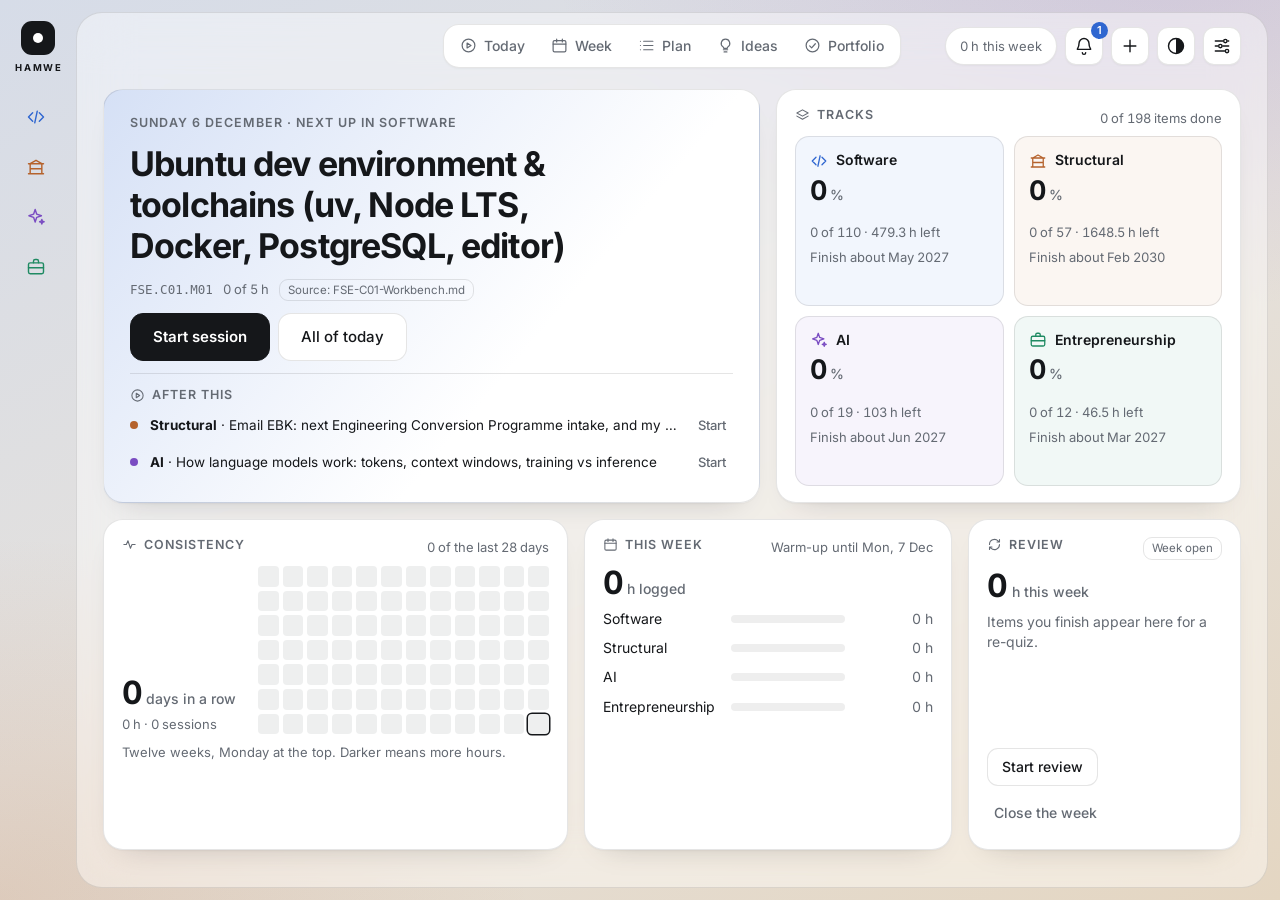
==== index.html @ e2ddb31d "Final update to layout" ====
<!DOCTYPE html>
<html lang="en">
<head>
<meta charset="utf-8">
<meta name="viewport" content="width=device-width, initial-scale=1">
<title>HAMWE</title>
<link rel="manifest" href="manifest.webmanifest">
<meta name="theme-color" content="#161719">
<link rel="icon" href="icon.svg" type="image/svg+xml">
<link rel="apple-touch-icon" href="icon-192.png">
<style>
@font-face{font-family:"Inter";src:url("inter.woff2") format("woff2");font-weight:100 900;font-style:normal;font-display:swap}
:root{
  /* Layout: a control desk. Tracks on an icon rail at the left, working views along the top, glass panels on a quiet field. */
  --bg:#ecedef; --surface:rgba(255,255,255,.74); --solid:#ffffff; --field:#ffffff; --sunk:rgba(20,22,26,.07); --ink:#15171a; --muted:#646a73; --line:rgba(20,22,26,.11);
  --pri:#15171a; --on-pri:#ffffff; --accent:#2f66d0; --on-accent:#ffffff; --good:#1c7a53; --warn:#8a570b; --warn-bg:rgba(214,158,46,.18); --danger:#b3372f;
  --c-sw:#2f66d0; --c-str:#b5622c; --c-ai:#7a4cc2; --c-ent:#1f8a62; --c-rev:#68717c; --c-build:#b8436c;
  --shadow:0 1px 0 rgba(255,255,255,.6) inset,0 10px 30px -18px rgba(20,22,26,.35);
  --font:"Inter",ui-sans-serif,system-ui,-apple-system,"Segoe UI",Roboto,Ubuntu,"Helvetica Neue",sans-serif;
  --mono:ui-monospace,"SF Mono","Ubuntu Mono","Roboto Mono",Menlo,Consolas,monospace;
  --r:16px; --rail:64px; --top:58px;
}
@media (prefers-color-scheme: dark){
  :root:not([data-theme="light"]){
    color-scheme:dark;
    --bg:#161719; --surface:rgba(40,41,45,.72); --solid:#232427; --field:rgba(255,255,255,.05); --sunk:rgba(255,255,255,.07); --ink:#f2f3f4; --muted:#9a9fa8; --line:rgba(255,255,255,.09);
    --pri:#ececee; --on-pri:#161719; --accent:#8fb2ff; --on-accent:#10131a; --good:#70d3a5; --warn:#e8bb68; --warn-bg:rgba(232,187,104,.13); --danger:#f08a80;
    --c-sw:#8fb2ff; --c-str:#e39a6b; --c-ai:#b99cf0; --c-ent:#70d3a5; --c-rev:#a3abb5; --c-build:#ee8fb0;
    --shadow:0 1px 0 rgba(255,255,255,.05) inset,0 14px 34px -20px rgba(0,0,0,.7);
  }
}
:root[data-theme="dark"]{
  color-scheme:dark;
  --bg:#161719; --surface:rgba(40,41,45,.72); --solid:#232427; --field:rgba(255,255,255,.05); --sunk:rgba(255,255,255,.07); --ink:#f2f3f4; --muted:#9a9fa8; --line:rgba(255,255,255,.09);
  --pri:#ececee; --on-pri:#161719; --accent:#8fb2ff; --on-accent:#10131a; --good:#70d3a5; --warn:#e8bb68; --warn-bg:rgba(232,187,104,.13); --danger:#f08a80;
  --c-sw:#8fb2ff; --c-str:#e39a6b; --c-ai:#b99cf0; --c-ent:#70d3a5; --c-rev:#a3abb5; --c-build:#ee8fb0;
  --shadow:0 1px 0 rgba(255,255,255,.05) inset,0 14px 34px -20px rgba(0,0,0,.7);
}
:root[data-theme="light"]{color-scheme:light}
*{box-sizing:border-box}
html,body{height:100%;margin:0}
body{color:var(--ink);font:15px/1.45 var(--font);-webkit-text-size-adjust:100%;
  background:radial-gradient(900px 520px at 88% -8%,color-mix(in srgb,var(--c-ai) 13%,transparent),transparent 70%),radial-gradient(760px 520px at 4% 104%,color-mix(in srgb,var(--c-str) 12%,transparent),transparent 70%),var(--bg);background-attachment:fixed}
h1,h2,h3{margin:0;text-wrap:balance;line-height:1.2;letter-spacing:-.015em}
h1{font-size:30px;font-weight:700;letter-spacing:-.025em}
h2{font-size:24px;font-weight:700;letter-spacing:-.02em}
h3{font-size:16.5px;font-weight:600}
p{margin:0}
code,.mono{font-family:var(--mono);font-size:12.5px}
.num{font-variant-numeric:tabular-nums}
button,input,select,textarea{font:inherit;color:inherit}
button{cursor:pointer}
:focus-visible{outline:2px solid var(--accent);outline-offset:2px}
svg{flex:none}

/* ---- shell ---- */
.glass{background:var(--surface);-webkit-backdrop-filter:blur(18px) saturate(1.3);backdrop-filter:blur(18px) saturate(1.3)}
.rail{position:fixed;left:0;top:0;bottom:0;width:var(--rail);z-index:30;display:none;flex-direction:column;gap:4px;padding:12px 10px;border-right:1px solid var(--line);overflow:hidden;transition:width .16s ease;background:var(--surface);-webkit-backdrop-filter:blur(18px) saturate(1.3);backdrop-filter:blur(18px) saturate(1.3)}
.rail:hover,.rail:has(:focus-visible){width:236px;box-shadow:18px 0 40px -24px rgba(0,0,0,.45)}
.ritem{display:flex;align-items:center;gap:12px;border:0;background:none;border-radius:12px;padding:0;height:44px;width:100%;text-align:left;color:var(--muted);white-space:nowrap}
.ritem:hover{background:var(--sunk);color:var(--ink)}
.ritem[aria-current="page"]{background:var(--sunk);color:var(--ink)}
.rico{width:44px;height:44px;display:grid;place-items:center;flex:none;border-radius:12px}
.rico.tc{color:var(--tc)}
.ritem[aria-current="page"] .rico{box-shadow:inset 0 0 0 1.5px var(--tc,var(--line))}
.rlbl{display:flex;flex-direction:column;font-weight:600;font-size:14px;line-height:1.2;opacity:0;transition:opacity .12s}
.rlbl small{font-weight:400;font-size:12px;color:var(--muted)}
.rail:hover .rlbl,.rail:has(:focus-visible) .rlbl{opacity:1}
.rail.shut,.rail.shut:hover{width:var(--rail);box-shadow:none}
.rail.shut .rlbl,.rail.shut:hover .rlbl{opacity:0}
.rsep{height:1px;background:var(--line);margin:6px 4px}
.top{position:sticky;top:0;z-index:20;height:var(--top);display:flex;align-items:center;gap:14px;padding:0 16px;border-bottom:1px solid var(--line);background:var(--surface);-webkit-backdrop-filter:blur(18px) saturate(1.3);backdrop-filter:blur(18px) saturate(1.3)}
.brand{display:flex;align-items:center;gap:9px;border:0;background:none;font-weight:700;letter-spacing:.16em;font-size:13.5px;padding:6px 4px}
.brand i{width:22px;height:22px;border-radius:7px;background:var(--pri);display:grid;place-items:center}
.brand i::after{content:"";width:8px;height:8px;border-radius:50%;background:var(--on-pri)}
.tabs{display:none;gap:2px;margin-left:8px}
.tabs button{display:flex;align-items:center;gap:7px;border:0;background:none;border-radius:10px;padding:8px 12px;color:var(--muted);font-size:14px;font-weight:500}
.tabs button:hover{color:var(--ink);background:var(--sunk)}
.tabs button[aria-current="page"]{color:var(--ink);background:var(--sunk);font-weight:600}
.topmeta{flex:1;min-width:0;display:flex;align-items:center;gap:8px;justify-content:flex-end;color:var(--muted);font-size:13px}
.wkmeta{display:none;align-items:center;gap:10px;margin-right:6px}
.meter{width:110px;height:6px;border-radius:3px;background:var(--sunk);overflow:hidden;flex:none}
.meter i{display:block;height:100%;background:var(--accent)}
.ibtn{width:38px;height:38px;border-radius:11px;border:1px solid var(--line);background:none;display:grid;place-items:center;color:var(--ink)}
.ibtn:hover{background:var(--sunk)}
.ibtn[aria-current="page"]{background:var(--sunk)}
.pill{display:flex;align-items:center;gap:8px;height:38px;padding:0 14px;border-radius:19px;border:1px solid var(--line);background:none;font-weight:600;font-family:var(--mono);font-size:13.5px;color:var(--ink)}
.pill .live{width:8px;height:8px;border-radius:50%;background:var(--good)}
main{display:flex;flex-direction:column;gap:16px;width:100%;max-width:860px;margin:0 auto;padding:18px 16px 96px}
main[data-view="home"],main[data-view="track"],main[data-view="today"]{max-width:1280px}
main[data-view="plan"]{max-width:980px}
.bnav{position:fixed;left:0;right:0;bottom:0;z-index:20;display:flex;border-top:1px solid var(--line);background:var(--surface);-webkit-backdrop-filter:blur(18px) saturate(1.3);backdrop-filter:blur(18px) saturate(1.3);padding-bottom:env(safe-area-inset-bottom)}
.bnav button{flex:1;border:0;background:none;padding:8px 2px 9px;font-size:11px;color:var(--muted);display:flex;flex-direction:column;align-items:center;gap:3px;position:relative}
.bnav button[aria-current="page"]{color:var(--ink);font-weight:600}
.badge{display:inline-block;min-width:17px;padding:0 5px;border-radius:9px;background:var(--accent);color:var(--on-accent);font-size:11px;line-height:17px;font-weight:600;text-align:center}
.bnav .badge{position:absolute;top:3px;left:calc(50% + 6px)}
@media (min-width:900px){
  .rail{display:flex}
  .tabs{display:flex}
  .wkmeta{display:flex}
  .bnav{display:none}
  .app{padding-left:var(--rail)}
  .top{padding:0 24px}
  main{padding:26px 28px 48px}
}

/* ---- parts ---- */
.card{background:var(--surface);border:1px solid var(--line);border-radius:var(--r);padding:16px 18px;display:flex;flex-direction:column;gap:9px;box-shadow:var(--shadow)}
.trk{border-left:3px solid var(--tc,var(--line))}
.card-h{display:flex;justify-content:space-between;align-items:baseline;gap:10px;flex-wrap:wrap}
.chip{font-size:11.5px;font-weight:600;color:var(--tc,var(--muted));letter-spacing:.06em;text-transform:uppercase}
.tag{font-size:11.5px;padding:2px 8px;border-radius:9px;border:1px solid var(--line);color:var(--muted);white-space:nowrap}
.tag.sug{border-color:transparent;background:color-mix(in srgb,var(--accent) 16%,transparent);color:var(--accent);font-weight:600}
.tag.warn{background:var(--warn-bg);border-color:transparent;color:var(--warn);white-space:normal}
.tag.good{color:var(--good);border-color:var(--good)}
.meta{color:var(--muted);font-size:13px;display:flex;flex-wrap:wrap;gap:4px 10px;align-items:center}
.note{font-size:13.5px;color:var(--muted);border-left:2px solid var(--line);padding-left:10px}
.row{display:flex;flex-wrap:wrap;gap:8px;align-items:center}
.btn{border:1px solid var(--line);background:var(--field);border-radius:11px;padding:8px 14px;font-size:14px;font-weight:500}
.btn:hover{border-color:var(--muted)}
.btn.pri{background:var(--pri);border-color:var(--pri);color:var(--on-pri);font-weight:600}
.btn.lg{padding:12px 22px;font-size:15px;border-radius:13px}
.btn.sm{padding:5px 11px;font-size:13px;border-radius:9px}
.btn.quiet{border-color:transparent;background:none;color:var(--muted);padding-left:6px;padding-right:6px}
.btn.danger{color:var(--danger)}
.bar{height:6px;border-radius:3px;background:var(--sunk);overflow:hidden}
.bar i{display:block;height:100%;background:var(--tc,var(--accent));max-width:100%;border-radius:3px}
.banner{border-radius:var(--r);padding:13px 18px;background:var(--surface);border:1px solid var(--line);display:flex;flex-direction:column;gap:8px}
.banner.warn{background:var(--warn-bg);border-color:transparent}
.banner.good{border-color:var(--good)}
.lede{color:var(--muted);font-size:14px}
.running{border:1.5px solid var(--tc,var(--accent))}
.clock{font:600 38px/1 var(--mono);font-variant-numeric:tabular-nums;letter-spacing:-.02em}
.steps{font-size:12.5px;color:var(--muted)}
.sect{display:flex;align-items:baseline;justify-content:space-between;gap:10px;margin-top:8px}
.sect h2{font-size:12.5px;text-transform:uppercase;letter-spacing:.08em;color:var(--muted);font-weight:600}
.cols{display:grid;grid-template-columns:repeat(auto-fill,minmax(330px,1fr));gap:14px;align-items:stretch}
.cols .row{margin-top:auto}
form.inline{display:flex;gap:8px}
form.inline input{flex:1;min-width:0}
input[type=text],input[type=number],input[type=date],select,textarea{border:1px solid var(--line);background:var(--field);border-radius:11px;padding:9px 11px;width:100%}
select option{background:var(--solid);color:var(--ink)}
textarea{min-height:70px;resize:vertical}
label{display:flex;flex-direction:column;gap:4px;font-size:13px;color:var(--muted)}
label.check{flex-direction:row;align-items:center;gap:8px;color:var(--ink);font-size:14px}
label.check input{width:auto}
.grid2{display:grid;grid-template-columns:repeat(auto-fit,minmax(140px,1fr));gap:10px}

/* ---- home dashboard ---- */
.dash{display:grid;grid-template-columns:repeat(12,minmax(0,1fr));gap:16px}
.dash>*{grid-column:span 12;min-width:0}
.hero{padding:24px 26px;gap:12px;background:linear-gradient(130deg,color-mix(in srgb,var(--tc,var(--accent)) 24%,transparent),transparent 62%),var(--surface);-webkit-backdrop-filter:blur(18px) saturate(1.3);backdrop-filter:blur(18px) saturate(1.3)}
.eyebrow{font-size:12.5px;text-transform:uppercase;letter-spacing:.08em;color:var(--muted);font-weight:600}
.hero h1{max-width:30ch}
@media (max-width:700px){h1{font-size:23px}.hero{padding:20px}}
.tcard{text-align:left;cursor:pointer;font:inherit;color:inherit}
.tcard:hover{border-color:var(--tc)}
.tname{display:flex;align-items:center;gap:8px;font-weight:600;font-size:14px}
.tname svg{color:var(--tc)}
.big{font-size:32px;font-weight:700;letter-spacing:-.03em;line-height:1.05}
.big small{font-size:14px;font-weight:500;color:var(--muted);letter-spacing:0;margin-left:4px}
.clamp{display:-webkit-box;-webkit-line-clamp:2;-webkit-box-orient:vertical;overflow:hidden}
.stats{display:grid;grid-template-columns:repeat(auto-fit,minmax(140px,1fr));gap:12px}
.stat{background:var(--surface);border:1px solid var(--line);border-radius:14px;padding:13px 15px;display:flex;flex-direction:column;gap:2px}
.stat b{font-size:24px;font-weight:700;letter-spacing:-.025em}
.stat span{font-size:12.5px;color:var(--muted)}
.heat{display:grid;grid-template-rows:repeat(7,1fr);grid-auto-flow:column;grid-auto-columns:1fr;gap:4px;max-width:380px}
.heat i{display:block;aspect-ratio:1;border-radius:4px;background:var(--sunk)}
.heat .l1{background:color-mix(in srgb,var(--accent) 30%,transparent)}
.heat .l2{background:color-mix(in srgb,var(--accent) 52%,transparent)}
.heat .l3{background:color-mix(in srgb,var(--accent) 76%,transparent)}
.heat .l4{background:var(--accent)}
.heat .fut{opacity:.35}
.heat .now{box-shadow:0 0 0 1.5px var(--ink)}
.arow{display:grid;grid-template-columns:1fr auto;gap:10px;align-items:center;padding:9px 0;border-top:1px solid var(--line);font-size:14px}
.arow:first-of-type{border-top:0}
@media (min-width:700px){.dash>.tcard{grid-column:span 6}}
@media (min-width:1100px){
  .dash>.hero{grid-column:span 7}.dash>.wk{grid-column:span 5}
  .dash>.tcard{grid-column:span 3}
  .dash>.cons{grid-column:span 7}.dash>.attn{grid-column:span 5}
}

/* ---- week ---- */
.wkrow{display:grid;grid-template-columns:128px 1fr 96px;gap:10px;align-items:center;font-size:14px}
.wkrow .bar{height:8px;border-radius:4px}
.wkrow .r{text-align:right;color:var(--muted)}
.days{display:grid;grid-template-columns:repeat(7,1fr);gap:6px;align-items:end;height:92px}
.day{display:flex;flex-direction:column;align-items:center;justify-content:flex-end;gap:3px;height:100%;font-size:11.5px;color:var(--muted)}
.day i{display:block;width:100%;max-width:34px;border-radius:5px 5px 0 0;background:var(--accent);min-height:2px}
.day.today b{color:var(--ink);font-weight:700}
.day b{font-weight:500}
.srow{display:grid;grid-template-columns:1fr auto;gap:4px 10px;padding:9px 0;border-top:1px solid var(--line);font-size:14px}
.srow:first-child{border-top:0}

/* ---- plan and queues ---- */
.chips{display:flex;flex-wrap:wrap;gap:6px}
.chips button{border:1px solid var(--line);background:var(--field);border-radius:16px;padding:6px 13px;font-size:13.5px}
.chips button[aria-pressed="true"]{background:var(--pri);border-color:var(--pri);color:var(--on-pri);font-weight:600}
details.grp{background:var(--surface);border:1px solid var(--line);border-radius:var(--r)}
details.grp>summary{padding:12px 16px;cursor:pointer;display:flex;justify-content:space-between;gap:10px;font-weight:600;font-size:14px}
details.grp>summary span{color:var(--muted);font-weight:400;white-space:nowrap}
details.item{border-top:1px solid var(--line)}
details.item>summary{list-style:none;cursor:pointer;padding:10px 16px;display:grid;grid-template-columns:14px 1fr auto;gap:2px 8px;align-items:baseline}
details.item>summary::-webkit-details-marker{display:none}
.dot{width:9px;height:9px;border-radius:50%;border:2px solid var(--tc);align-self:center}
.st-done .dot{background:var(--tc)} .st-done .ttl{color:var(--muted);text-decoration:line-through}
.st-later .ttl{color:var(--muted)} .st-later .dot{border-style:dotted}
.item .sub{grid-column:2 / -1;color:var(--muted);font-size:12.5px;display:flex;gap:4px 10px;flex-wrap:wrap}
.item .acts{padding:4px 16px 12px 38px;display:flex;flex-direction:column;gap:8px}
.idea{display:flex;flex-direction:column;gap:8px;padding:12px 0;border-top:1px solid var(--line)}
.idea:first-child{border-top:0}
.prow{display:grid;grid-template-columns:auto 1fr;gap:6px 10px;padding:9px 0;border-top:1px solid var(--line);align-items:start}
.prow:first-child{border-top:0}
.prow input[type=checkbox]{margin-top:4px;width:17px;height:17px}
.prow input[type=text]{grid-column:2;font-size:13px;padding:6px 9px}
.done-t{color:var(--muted);text-decoration:line-through}
dialog{border:1px solid var(--line);border-radius:18px;background:var(--solid);color:var(--ink);padding:0;width:min(520px,calc(100vw - 24px));max-height:calc(100vh - 24px);box-shadow:0 30px 80px -30px rgba(0,0,0,.6)}
dialog::backdrop{background:rgba(10,12,16,.5);-webkit-backdrop-filter:blur(3px);backdrop-filter:blur(3px)}
dialog form{padding:20px;display:flex;flex-direction:column;gap:12px}
dialog h2{font-size:20px}
#toast{position:fixed;left:50%;bottom:84px;transform:translateX(-50%);background:var(--pri);color:var(--on-pri);padding:9px 15px;border-radius:11px;font-size:14px;opacity:0;pointer-events:none;transition:opacity .2s;z-index:40;max-width:90vw}
#toast.on{opacity:1}
@media (prefers-reduced-motion: reduce){#toast,.rail,.rlbl{transition:none}}
.empty{color:var(--muted);font-size:14px;padding:6px 0}
hr{border:0;border-top:1px solid var(--line);margin:4px 0;width:100%}

/* ===== 1.2: two layers. Outer field holds the name and the rail; the inner panel holds everything else. ===== */
:root{--outer:linear-gradient(155deg,#d6dce8 0%,#e5e1dc 52%,#e4d6c2 100%);--inner:rgba(255,255,255,.44);--card:#ffffff;--railw:76px;
  --shadow:0 1px 2px rgba(20,22,26,.04),0 14px 30px -22px rgba(20,22,26,.28)}
@media (prefers-color-scheme: dark){:root:not([data-theme="light"]){--outer:linear-gradient(155deg,#0e0f11 0%,#131417 55%,#17130e 100%);--inner:rgba(255,255,255,.045);--card:#25262a;--shadow:0 1px 0 rgba(255,255,255,.04) inset,0 16px 32px -24px rgba(0,0,0,.85)}}
:root[data-theme="dark"]{--outer:linear-gradient(155deg,#0e0f11 0%,#131417 55%,#17130e 100%);--inner:rgba(255,255,255,.045);--card:#25262a;--shadow:0 1px 0 rgba(255,255,255,.04) inset,0 16px 32px -24px rgba(0,0,0,.85)}
[hidden]{display:none !important}
body{background:radial-gradient(900px 520px at 92% -6%,color-mix(in srgb,var(--c-ai) 16%,transparent),transparent 70%),radial-gradient(760px 520px at 0% 100%,color-mix(in srgb,var(--c-str) 16%,transparent),transparent 70%),var(--outer);background-attachment:fixed}
.card,.stat,details.grp{background:var(--card)}
.banner:not(.warn){background:var(--card)}
.top{border-bottom:0}
main[data-view="home"]{max-width:1440px}
.ibtn{position:relative}
.ibtn .badge{position:absolute;top:-6px;right:-6px}
.rbrand{display:none}
.attn-panel{position:fixed;top:24px;right:24px;bottom:24px;width:min(390px,calc(100vw - 48px));z-index:35;border-radius:22px;background:var(--card);border:1px solid var(--line);box-shadow:-24px 0 70px -34px rgba(0,0,0,.55);padding:18px 20px;display:flex;flex-direction:column;gap:4px;overflow:auto;animation:slidein .18s ease}
@keyframes slidein{from{transform:translateX(28px);opacity:0}to{transform:none;opacity:1}}
@media (prefers-reduced-motion: reduce){.attn-panel{animation:none}.app{transition:none !important}}

/* home */
.hero{min-height:310px;background:linear-gradient(130deg,color-mix(in srgb,var(--tc,var(--accent)) 20%,var(--card)),var(--card) 64%);-webkit-backdrop-filter:none;backdrop-filter:none}
.after{margin-top:auto;border-top:1px solid var(--line);padding-top:12px;display:flex;flex-direction:column;gap:6px}
.nx{display:grid;grid-template-columns:10px minmax(0,1fr) auto;gap:10px;align-items:center;font-size:13.5px}
.nx i{width:8px;height:8px;border-radius:50%;background:var(--tc)}
.clamp1{white-space:nowrap;overflow:hidden;text-overflow:ellipsis;min-width:0}
.tgrid{display:grid;grid-template-columns:1fr 1fr;gap:10px;flex:1}
.tmini{display:flex;flex-direction:column;gap:6px;text-align:left;border:1px solid var(--line);border-radius:14px;padding:13px 14px;background:color-mix(in srgb,var(--tc) 6%,transparent);font:inherit;color:inherit;min-width:0}
.tmini:hover{border-color:var(--tc)}
.tmini .big{font-size:27px}
.rq{display:grid;grid-template-columns:minmax(0,1fr) auto;gap:8px;font-size:13.5px;padding:5px 0;border-top:1px solid var(--line)}
.rev .row{margin-top:auto}
@media (min-width:700px){.dash>.wk,.dash>.rev{grid-column:span 6}}
@media (min-width:1100px){
  .dash>.hero{grid-column:span 7}.dash>.tracks{grid-column:span 5}
  .dash>.cons{grid-column:span 5}.dash>.wk{grid-column:span 4}.dash>.rev{grid-column:span 3}
}

@media (min-width:900px){
  body{overflow:hidden}
  .app{display:grid;grid-template-columns:var(--railw) minmax(0,1fr);height:100vh;padding-left:0;transition:grid-template-columns .2s ease .06s}
  .app:has(.rail:hover:not(.shut)),.app:has(.rail :focus-visible){--railw:236px}
  .app .rail,.app .rail:hover{position:relative;left:auto;top:auto;bottom:auto;width:auto;height:100vh;background:none;-webkit-backdrop-filter:none;backdrop-filter:none;border:0;box-shadow:none;padding:16px 14px;gap:6px}
  .rbrand{display:flex;flex-direction:column;align-items:center;gap:1px;width:48px;border:0;background:none;padding:0;margin-bottom:14px;color:var(--ink)}
  .rbrand i{position:relative;width:48px;height:44px;flex:none}
  .rbrand i::before{content:"";position:absolute;left:7px;top:5px;width:34px;height:34px;border-radius:11px;background:var(--pri)}
  .rbrand i::after{content:"";position:absolute;left:19px;top:17px;width:10px;height:10px;border-radius:50%;background:var(--on-pri)}
  .rbrand b{font-size:9.5px;font-weight:700;letter-spacing:.2em;padding-left:.2em}
  .ritem{width:100%}
  .ritem:hover,.ritem[aria-current="page"]{background:var(--inner)}
  .inner{margin:12px 12px 12px 0;height:calc(100vh - 24px);border-radius:26px;background:var(--inner);border:1px solid var(--line);-webkit-backdrop-filter:blur(26px) saturate(1.3);backdrop-filter:blur(26px) saturate(1.3);overflow-y:auto;overflow-x:hidden}
  .top{background:none;-webkit-backdrop-filter:blur(18px);backdrop-filter:blur(18px);padding:0 26px;height:66px;border-radius:26px 26px 0 0}
  .top .brand{display:none}
  .tabs{margin-left:0}
  main{padding:10px 26px 40px}
}
@media (min-width:1100px){
  main[data-view="home"]{max-width:none}
  .dash{min-height:calc(100vh - 142px);grid-template-rows:minmax(min-content,1.25fr) minmax(min-content,1fr)}
  .heat{max-width:470px}
  .hero h1{font-size:34px}
}

/* ===== 1.3: centred top bar, Today page, topic icons ===== */
.eyebrow{display:flex;align-items:center;gap:7px}
.today-head{display:flex;gap:20px;align-items:center}
.cal{flex:none;width:104px;height:114px;border-radius:20px;background:var(--card);border:1px solid var(--line);box-shadow:var(--shadow);display:flex;flex-direction:column;align-items:center;overflow:hidden}
.cal-m{width:100%;text-align:center;background:#d24b3e;color:#fff;font-size:12px;font-weight:700;letter-spacing:.16em;text-transform:uppercase;padding:5px 0 4px}
.cal-d{font-size:46px;font-weight:700;letter-spacing:-.03em;line-height:1.08;margin-top:5px}
.cal-w{font-size:11.5px;color:var(--muted);font-weight:600;text-transform:uppercase;letter-spacing:.12em}
.th-text{display:flex;flex-direction:column;gap:6px;min-width:0}
.th-text h2{font-size:30px}
.th-text .hint{font-size:14px;color:var(--ink);display:flex;flex-wrap:wrap;gap:8px;align-items:center;margin-top:2px}
.today-grid{display:grid;grid-template-columns:minmax(0,1fr);gap:16px;flex:1}
.panel{background:var(--card);border:1px solid var(--line);border-radius:20px;padding:20px;display:flex;flex-direction:column;gap:14px;box-shadow:var(--shadow);min-width:0}
.nu-grid{display:grid;grid-template-columns:minmax(0,1fr);gap:12px;flex:1}
.tgroup{display:grid;grid-template-columns:minmax(0,1fr);gap:12px}
@media (min-width:700px){.tgroup{grid-template-columns:repeat(2,minmax(0,1fr))}}
.card.tk{box-shadow:none;border-radius:15px;background:color-mix(in srgb,var(--tc) 6%,transparent);padding:15px 16px;gap:8px}
.tk h3{font-size:15.5px}
.tk .row{margin-top:auto;padding-top:4px}
.tk .chip{display:flex;align-items:center;gap:6px}
.bulb{width:64px;height:64px;border-radius:20px;display:grid;place-items:center;background:var(--warn-bg);color:var(--warn);flex:none}
.irow{font-size:13.5px;padding:8px 0;border-top:1px solid var(--line)}
.ideas-p .tail{margin-top:auto;display:flex;flex-direction:column;gap:2px;align-items:flex-start;border-top:1px solid var(--line);padding-top:10px}
@media (min-width:800px){.nu-grid{grid-template-columns:minmax(0,1fr) 250px}}
@media (min-width:900px){
  .top{display:grid;grid-template-columns:1fr auto 1fr}
  .tabs{grid-column:2}
  .topmeta{grid-column:3}
}
@media (min-width:1100px){
  main[data-view="today"]{max-width:none;min-height:calc(100vh - 92px)}
  .today-grid{grid-template-columns:minmax(0,2fr) minmax(0,1fr)}
}
@media (max-width:600px){.cal{width:84px;height:96px}.cal-d{font-size:36px}.th-text h2{font-size:23px}}

/* ===== 1.4: hand-drawn illustrations, Week page ===== */
.sk{position:relative;flex:none;width:66px;height:66px;color:var(--ink)}
.sk svg{width:100%;height:100%;overflow:visible;display:block}
.sk-m{position:absolute;left:0;right:0;top:14.5px;text-align:center;font-size:8px;font-weight:700;letter-spacing:.18em;padding-left:.18em;color:#fff;text-transform:uppercase;line-height:1}
.sk-d{position:absolute;left:0;right:0;top:27px;text-align:center;font-size:23px;font-weight:700;letter-spacing:-.03em;line-height:1.2}
.today-head{gap:16px}
.wkpage>*{grid-column:span 12}
.dstack{display:grid;grid-template-columns:repeat(7,minmax(0,1fr));gap:10px;flex:1;min-height:200px}
.dcol{display:flex;flex-direction:column;align-items:center;gap:6px;min-width:0;font-size:12px;color:var(--muted)}
.dwrap{flex:1;width:100%;display:flex;align-items:flex-end;justify-content:center;min-height:120px;border-radius:9px;background:var(--sunk)}
.dbar{width:100%;display:flex;flex-direction:column-reverse;border-radius:9px;overflow:hidden}
.dbar i{display:block;background:var(--tc);flex:var(--m) 0 0;min-height:2px}
.dcol b{font-weight:500}
.dcol.now b{color:var(--ink);font-weight:700}
.legend{display:flex;flex-wrap:wrap;gap:6px 14px;font-size:12.5px;color:var(--muted)}
.legend span{display:flex;align-items:center;gap:6px}
.legend i{width:9px;height:9px;border-radius:3px;background:var(--tc)}
.wkrow.cur span:first-child{font-weight:700}
.scroll{overflow:auto;min-height:0;flex:1}
@media (min-width:700px){.wkpage>.wk-a,.wkpage>.wk-c{grid-column:span 6}}
@media (min-width:1100px){
  main[data-view="week"]{max-width:none;min-height:calc(100vh - 92px)}
  .dash.wkpage{min-height:0;flex:1;grid-template-rows:minmax(300px,auto) minmax(220px,1fr)}
  .wkpage>.wk-a{grid-column:span 4}.wkpage>.wk-b{grid-column:span 5}.wkpage>.wk-c{grid-column:span 3}
  .wkpage>.wk-d{grid-column:span 8}.wkpage>.wk-e{grid-column:span 4}
}

/* ===== 1.5: Plan page: folder tabs, three-view summary, stage board ===== */
.ftabs{display:flex;gap:4px;align-items:flex-end;padding:0 14px;overflow-x:auto;scrollbar-width:none;margin-bottom:-17px;position:relative;z-index:1}
.ftabs::-webkit-scrollbar{display:none}
.ftab{display:flex;align-items:center;gap:8px;flex:none;border:1px solid var(--line);border-bottom:0;border-radius:14px 14px 0 0;padding:9px 16px 10px;background:var(--inner);color:var(--muted);font-size:14px;font-weight:500;white-space:nowrap}
.ftab svg{color:var(--tc)}
.ftab:hover{color:var(--ink)}
.ftab[aria-selected="true"]{background:var(--card);color:var(--ink);font-weight:600;padding-top:8px;box-shadow:inset 0 3px 0 var(--tc);padding-bottom:12px}
.folder{background:var(--card);border:1px solid var(--line);border-radius:20px;padding:20px;display:flex;flex-direction:column;gap:16px;box-shadow:var(--shadow);min-width:0;flex:1}
.seg{display:flex;background:var(--sunk);border-radius:12px;padding:3px;gap:2px}
.seg button{border:0;background:none;padding:6px 13px;border-radius:9px;font-size:13px;font-weight:500;color:var(--muted)}
.seg button[aria-pressed="true"]{background:var(--card);color:var(--ink);font-weight:600;box-shadow:0 1px 3px rgba(0,0,0,.14)}
.psum{display:flex;flex-direction:column;gap:14px;min-width:0}
.psum .stat{background:var(--sunk);border-color:transparent}
.pd2{display:grid;grid-template-columns:minmax(0,1fr);gap:14px}
.nextbox{border:1px solid var(--line);border-radius:15px;padding:15px 16px;display:flex;flex-direction:column;gap:8px;background:color-mix(in srgb,var(--tc) 6%,transparent)}
.sbars{display:flex;flex-direction:column;gap:8px;justify-content:center}
.sbars .wkrow{grid-template-columns:minmax(120px,1.1fr) 2fr 92px}
.road{display:flex;overflow-x:auto;padding:4px 2px 8px}
.step{flex:1 0 176px;position:relative;padding-right:16px;display:flex;flex-direction:column;gap:8px}
.step::before{content:"";position:absolute;top:16px;left:40px;right:4px;height:2px;border-radius:1px;background:var(--line)}
.step:last-child::before{display:none}
.step.done::before{background:var(--tc)}
.node{width:34px;height:34px;border-radius:50%;display:grid;place-items:center;font-weight:700;font-size:13px;border:2px solid var(--line);background:var(--card);color:var(--muted);position:relative}
.step.done .node{background:var(--tc);border-color:var(--tc);color:var(--card)}
.step.cur .node{border-color:var(--tc);color:var(--tc);box-shadow:0 0 0 4px color-mix(in srgb,var(--tc) 18%,transparent)}
.step b{font-size:14px;line-height:1.25}
.step .bar{max-width:150px}
pre.md{margin:0;font:12.5px/1.6 var(--mono);max-height:340px;overflow:auto;background:var(--sunk);border-radius:13px;padding:14px 16px;white-space:pre-wrap;word-break:break-word}
.board{display:flex;gap:12px;overflow-x:auto;align-items:flex-start;padding-bottom:8px;min-width:0}
.col{flex:1 0 330px;max-width:520px;min-width:0;border-radius:17px;background:var(--sunk);padding:10px;display:flex;flex-direction:column;gap:8px;border:1px solid transparent}
.col.cur{border-color:color-mix(in srgb,var(--tc) 55%,transparent)}
.col-h{display:flex;flex-direction:column;gap:8px;padding:4px 6px 2px}
.col-t{display:flex;justify-content:space-between;align-items:baseline;gap:10px;border:0;background:none;padding:0;text-align:left;width:100%;color:var(--ink)}
.col-n{font-weight:700;font-size:14.5px;letter-spacing:-.01em}
.col.shut{flex:0 0 54px;max-width:54px;align-self:stretch;min-height:150px}
.col.shut .col-t{writing-mode:vertical-rl;justify-content:flex-start;gap:12px;align-items:center;white-space:nowrap}
.col.shut .bar{display:none}
.col details.grp{border-radius:13px;box-shadow:none}
.col details.grp>summary{padding:10px 13px;font-size:13.5px}
.col details.item>summary{padding:9px 13px}
.col .item .acts{padding:4px 13px 12px 13px}
@media (min-width:900px){.pd2{grid-template-columns:minmax(0,1fr) minmax(0,1.3fr)}}
@media (min-width:1100px){main[data-view="plan"]{max-width:none;min-height:calc(100vh - 92px)}}
@media (max-width:700px){
  .board{flex-direction:column;overflow:visible}
  .col,.col.shut{flex:none;width:100%;max-width:none;min-height:0}
  .col.shut .col-t{writing-mode:horizontal-tb;justify-content:space-between}
  .folder{padding:14px}
  .seg button{padding:6px 9px}
}

/* ===== 1.6: floating top bar, Ideas and Proof pages ===== */
@media (min-width:900px){
  .top{background:none;-webkit-backdrop-filter:none;backdrop-filter:none;pointer-events:none}
  .top>*{pointer-events:auto}
  .tabs{background:var(--card);border:1px solid var(--line);border-radius:16px;padding:4px;box-shadow:var(--shadow)}
  .tabs button{padding:7px 12px}
  .top .ibtn,.top .pill{background:var(--card);box-shadow:var(--shadow)}
  .top .ibtn:hover{border-color:var(--muted)}
  .wkmeta{background:var(--card);border:1px solid var(--line);border-radius:19px;height:38px;padding:0 14px;box-shadow:var(--shadow);margin-right:0}
}
.hsteps{display:flex;flex-wrap:wrap;gap:8px 24px;font-size:13px;color:var(--muted)}
.hsteps span{display:flex;align-items:center;gap:8px}
.hn{width:20px;height:20px;border-radius:50%;display:grid;place-items:center;background:var(--sunk);color:var(--ink);font-size:11.5px;font-weight:700}
.ilist{display:grid;grid-template-columns:repeat(auto-fill,minmax(270px,1fr));gap:10px;align-content:start}
.icard{border:1px solid var(--line);border-radius:14px;padding:13px 14px;display:flex;flex-direction:column;gap:8px;background:color-mix(in srgb,var(--warn) 6%,transparent);min-width:0}
.icard .row{margin-top:auto}
.icard.q{background:none}
.capbar{flex-direction:row;flex-wrap:wrap;align-items:center;gap:14px 28px}
.capbar form{flex:1 1 380px}
.capbar input{padding:12px 14px;font-size:15px}
.idpage>*,.prpage>*{grid-column:span 12}
.pgrid{display:grid;grid-template-columns:repeat(auto-fit,minmax(320px,1fr));gap:16px;align-content:start}
.pr-b{display:flex;flex-direction:column;gap:16px}
.prow label{color:var(--ink);font-size:14.5px;flex-direction:row;justify-content:space-between;gap:8px}
@media (min-width:1100px){
  main[data-view="ideas"],main[data-view="proof"]{max-width:none;min-height:calc(100vh - 92px)}
  .dash.idpage{min-height:0;flex:1;grid-template-rows:auto minmax(260px,1fr)}
  .idpage>.id-a{grid-column:span 6}.idpage>.id-b,.idpage>.id-c{grid-column:span 3}
  .dash.prpage{min-height:0;grid-template-rows:none}
  .prpage>.pr-a{grid-column:span 8}.prpage>.pr-b{grid-column:span 4}
}
@media (min-width:1100px){.pgrid{grid-template-columns:repeat(2,minmax(0,1fr))}}

/* ===== 1.7: track pages, Settings, and one design language across every page ===== */
.card{border-radius:20px}
.trk{border-left:1px solid var(--line)}
.stat{background:var(--sunk);border-color:transparent}
.running{border:1px solid var(--line);padding:20px 22px;background:linear-gradient(130deg,color-mix(in srgb,var(--tc,var(--accent)) 18%,var(--card)),var(--card) 64%)}
.running .chip{display:flex;align-items:center;gap:7px}
.head-r{margin-left:auto;display:flex;gap:8px;flex:none;white-space:nowrap;align-items:center}
.wkmeta{white-space:nowrap}
@media (max-width:1500px){.wkmeta .meter{display:none}}
@media (max-width:1400px){.pill~.wkmeta .wl{display:none}}
.tk .row{flex-wrap:nowrap}
.tk .row .btn{padding:7px 11px;font-size:13.5px;white-space:nowrap}
#toast[popover]{inset:auto auto 84px 50%;margin:0;border:0;overflow:visible}
#toast:popover-open{opacity:1}
.attn-panel .card-h{padding-bottom:8px}

.tkpage>*,.stpage>*{grid-column:span 12}
.card.hero.tk-a{min-height:0}
.tk-a h1{font-size:25px;line-height:1.2;max-width:36ch}
.tk-a .nx{grid-template-columns:10px minmax(0,1fr) auto auto}
.s2{grid-template-columns:repeat(auto-fit,minmax(104px,1fr));gap:10px}
.s2 .stat{padding:11px 13px}.s2 .stat b{font-size:21px;white-space:nowrap}
.tk-b .sbars{margin-top:4px;gap:9px}
.tk-b .sbars .wkrow{grid-template-columns:minmax(120px,1.5fr) 1.2fr 46px;font-size:13.5px}
.w8{grid-template-columns:repeat(8,minmax(0,1fr));min-height:150px;gap:8px}
.w8 .dwrap{min-height:90px}
.w8 .dbar i{flex:1 0 0}
.tk-e .arow span:first-child,.st-d .arow span:first-child{min-width:0}
.sub-h{margin-top:8px;padding-top:12px;border-top:1px solid var(--line)}
.stpage form{display:flex;flex-direction:column;gap:12px}
.stpage .card{gap:12px}
.splitg{display:grid;grid-template-columns:repeat(auto-fit,minmax(120px,1fr));gap:10px;align-items:end}
.splitg label span{white-space:nowrap;overflow:hidden;text-overflow:ellipsis}
.wl{margin-left:-6px}
.splitg label{--tc:var(--muted)}
.splitg label span{display:flex;align-items:center;gap:6px}
.splitg label svg{color:var(--tc);flex:none}
.danger-z{margin-top:auto;padding-top:12px;border-top:1px solid var(--line);display:flex;flex-direction:column;gap:8px}
@media (min-width:700px){.tkpage>.tk-c,.tkpage>.tk-d{grid-column:span 6}}
@media (min-width:1100px){
  main[data-view="track"],main[data-view="more"]{max-width:none;min-height:calc(100vh - 92px)}
  .dash.tkpage{min-height:0;flex:1;grid-template-rows:auto minmax(250px,1fr)}
  .tkpage>.tk-a{grid-column:span 7}.tkpage>.tk-b{grid-column:span 5}
  .tkpage>.tk-c,.tkpage>.tk-d,.tkpage>.tk-e{grid-column:span 4}
  .dash.stpage{min-height:0;grid-template-rows:none;align-items:stretch}
  .stpage>.st-a,.stpage>.st-c{grid-column:span 7}.stpage>.st-b,.stpage>.st-d{grid-column:span 5}
}
@media (max-width:600px){.sk{width:54px;height:54px}.head-r .btn{padding:5px 9px}.tk-a h1{font-size:21px}}
@media (max-width:600px){.today-head:has(.head-r.wide){flex-wrap:wrap}.head-r.wide{margin-left:0;width:100%}}

/* ===== 1.8: Portfolio (was Proof): overview tab plus one tab per track ===== */
.pv{display:grid;gap:18px;grid-template-columns:minmax(0,1fr);align-items:start}
.pv>section{display:flex;flex-direction:column;gap:12px;min-width:0}
.pv .sect-h{display:flex;justify-content:space-between;align-items:center;gap:10px;min-height:30px}
.pcards{display:grid;grid-template-columns:repeat(auto-fill,minmax(260px,1fr));gap:12px}
.pcard{border:1px solid var(--line);border-radius:14px;padding:14px 15px;display:flex;flex-direction:column;gap:7px;min-width:0}
.pcard h3{font-size:15.5px}
.pcard .tags{display:flex;flex-wrap:wrap;gap:6px;align-items:center}
.pcard .foot{margin-top:auto;display:flex;justify-content:space-between;align-items:center;gap:8px;padding-top:4px}
.pcard .ev{font-size:13px;color:var(--muted);overflow:hidden;text-overflow:ellipsis;white-space:nowrap;min-width:0}
.pcard .ev a{color:var(--accent)}
.pcard.building{background:color-mix(in srgb,var(--tc) 7%,transparent);border-color:color-mix(in srgb,var(--tc) 45%,transparent)}
.pcard.paused,.pcard.scoped{background:none}
.pcard.shipped{border-color:var(--good)}
.pms{border-top:1px solid var(--line);margin-top:4px;padding-top:4px}
.pms .arow{font-size:13.5px;padding:7px 0}
.pv .tgrid{flex:none}
.pbox{border:1px solid var(--line);border-radius:15px;padding:15px 16px;display:flex;flex-direction:column;gap:10px}
@media (min-width:700px){.pcard.building{grid-column:span 2}}
@media (min-width:1000px){.pv.home{grid-template-columns:minmax(0,7fr) minmax(0,5fr)}.pv.tr{grid-template-columns:minmax(0,4fr) minmax(0,8fr)}}
.pv .sect-h .btn{white-space:nowrap;flex:none}
</style>
</head>
<body>
<div class="app">
  <aside class="rail" id="rail" aria-label="Home and tracks"></aside>
  <div class="inner" id="inner">
    <header class="top"><button class="brand" data-act="view" data-v="home" aria-label="HAMWE home"><i></i>HAMWE</button><nav class="tabs" id="nav" aria-label="Views"></nav><div class="topmeta" id="topmeta"></div></header>
    <main id="main"></main>
  </div>
  <aside class="attn-panel" id="attn" aria-label="Needs attention" hidden></aside>
  <nav class="bnav" id="bnav" aria-label="Sections"></nav>
</div>
<svg width="0" height="0" style="position:absolute" aria-hidden="true"><filter id="rough" x="-10%" y="-10%" width="120%" height="120%"><feTurbulence type="fractalNoise" baseFrequency="0.04" numOctaves="2" seed="7" result="n"/><feDisplacementMap in="SourceGraphic" in2="n" scale="2.4"/></filter></svg>
<dialog id="dlg"></dialog>
<div id="toast" role="status" popover="manual"></div>
<script>
"use strict";
const SEED = {"tracks":[{"id":"sw","name":"Software","short":"SW","target":20},{"id":"str","name":"Structural","short":"STR","target":10},{"id":"ai","name":"AI","short":"AI","target":4},{"id":"ent","name":"Entrepreneurship","short":"ENT","target":3},{"id":"rev","name":"Review","short":"REV","target":3,"recurring":true,"label":"Review block: flashcards, weekly review, spaced re-quiz"},{"id":"build","name":"Chama build","short":"BLD","target":0}],"items":[{"id":"FSE.C01.M01","tr":"sw","t":"Ubuntu dev environment & toolchains (uv, Node LTS, Docker, PostgreSQL, editor)","h":5.0,"g":"Stage 1 · C01 Workbench","c":1,"src":"FSE-C01-Workbench.md","n":"","st":"open","o":10},{"id":"FSE.C01.M02","tr":"sw","t":"Git & GitHub workflow (branches, PRs, reviews, commit signing, gh CLI)","h":3.5,"g":"Stage 1 · C01 Workbench","c":1,"src":"FSE-C01-Workbench.md","n":"","st":"open","o":20},{"id":"FSE.C01.M03","tr":"sw","t":"The learning system: AI modes, logs, Anki, explain-backs","h":1.5,"g":"Stage 1 · C01 Workbench","c":1,"src":"FSE-C01-Workbench.md","n":"","st":"open","o":30},{"id":"FSE.C02.M01","tr":"sw","t":"Core refresh: types, functions, collections, comprehensions","h":5.0,"g":"Stage 1 · C02 Python","c":1,"src":"FSE-C02a-Python.md","n":"","st":"open","o":40},{"id":"FSE.C02.M02","tr":"sw","t":"Errors, pytest basics and uv project layout","h":2.5,"g":"Stage 1 · C02 Python","c":1,"src":"FSE-C02a-Python.md","n":"","st":"open","o":50},{"id":"FSE.C02.M03","tr":"sw","t":"Text & data processing: CSV/PDF extraction, regex, Decimal, dates and time zones","h":3.5,"g":"Stage 1 · C02 Python","c":1,"src":"FSE-C02a-Python.md","n":"","st":"open","o":60},{"id":"FSE.C11.M01","tr":"sw","t":"Complexity, arrays, strings, hash maps","h":7.0,"g":"Stage 1 · C11 Computer science foundations","c":1,"src":"FSE-C11a-CSFoundations.md","n":"","st":"open","o":70},{"id":"FSE.C11.M02","tr":"sw","t":"Stacks, queues, linked lists, recursion","h":7.0,"g":"Stage 1 · C11 Computer science foundations","c":1,"src":"FSE-C11a-CSFoundations.md","n":"","st":"open","o":80},{"id":"FSE.C11.M10","tr":"sw","t":"Rolling Mode 0 practice reps (spaced problem sets)","h":22.5,"g":"Stage 1 · C11 Computer science foundations","c":1,"src":"FSE-C11a-CSFoundations.md","n":"","st":"open","o":90},{"id":"FSE.C03.M01","tr":"sw","t":"Relational modelling, normalisation and SQL essentials","h":4.5,"g":"Stage 1 · C03 Data, SQL and ledgers","c":0,"src":"","n":"","st":"open","o":100},{"id":"FSE.C03.M02","tr":"sw","t":"Money handling and double-entry ledger design","h":5.0,"g":"Stage 1 · C03 Data, SQL and ledgers","c":0,"src":"","n":"","st":"open","o":110},{"id":"FSE.C03.M03","tr":"sw","t":"Reconciliation and import pipelines (idempotent imports, matching, audit trails)","h":4.5,"g":"Stage 1 · C03 Data, SQL and ledgers","c":0,"src":"","n":"","st":"open","o":120},{"id":"FSE.C04.M01","tr":"sw","t":"JavaScript essentials: values, closures, modules, async/await","h":2.5,"g":"Stage 1 · C04 Web platform and TypeScript","c":0,"src":"","n":"","st":"open","o":130},{"id":"FSE.C04.M02","tr":"sw","t":"TypeScript essentials: types, unions, narrowing, generics basics, strict mode","h":3.25,"g":"Stage 1 · C04 Web platform and TypeScript","c":0,"src":"","n":"","st":"open","o":140},{"id":"FSE.C04.M03","tr":"sw","t":"HTML, CSS layout, responsive design and accessibility essentials","h":4.25,"g":"Stage 1 · C04 Web platform and TypeScript","c":0,"src":"","n":"","st":"open","o":150},{"id":"FSE.C05.M01","tr":"sw","t":"Django essentials: project structure, models/ORM, admin","h":3.5,"g":"Stage 1 · C05 Backend: Django, DRF, FastAPI","c":0,"src":"","n":"","st":"open","o":160},{"id":"FSE.C05.M02","tr":"sw","t":"DRF: serializers, viewsets, authentication and permissions","h":4.25,"g":"Stage 1 · C05 Backend: Django, DRF, FastAPI","c":0,"src":"","n":"","st":"open","o":170},{"id":"FSE.C05.M03","tr":"sw","t":"Background work: Django Tasks API with a database-backed worker; scheduling","h":2.25,"g":"Stage 1 · C05 Backend: Django, DRF, FastAPI","c":0,"src":"","n":"","st":"open","o":180},{"id":"FSE.C05.M10","tr":"sw","t":"Django security settings and auth (allauth, sessions vs tokens, CSP)","h":3.5,"g":"Stage 1 · C05 Backend: Django, DRF, FastAPI","c":0,"src":"","n":"","st":"open","o":190},{"id":"FSE.C05.M12","tr":"sw","t":"Server-rendered Django: templates, forms, messages, HTMX partials","h":3.5,"g":"Stage 1 · C05 Backend: Django, DRF, FastAPI","c":0,"src":"","n":"","st":"open","o":200},{"id":"FSE.C08.M01","tr":"sw","t":"Test strategy and API tests (pytest, pytest-django, DRF)","h":2.5,"g":"Stage 1 · C08 Testing and code quality","c":0,"src":"","n":"","st":"open","o":210},{"id":"FSE.C12.M01","tr":"sw","t":"Modular monolith, DDD-lite and module contracts","h":3.5,"g":"Stage 1 · C12 Architecture and system design","c":0,"src":"","n":"","st":"open","o":220},{"id":"FSE.C12.M02","tr":"sw","t":"Multi-tenancy models and trade-offs (incl. Postgres row-level security)","h":3.0,"g":"Stage 1 · C12 Architecture and system design","c":0,"src":"","n":"","st":"open","o":230},{"id":"FSE.C06.M01","tr":"sw","t":"React core mental model","h":2.5,"g":"Stage 1 · C06 Frontend: React","c":0,"src":"","n":"","st":"open","o":240},{"id":"FSE.C09.M01","tr":"sw","t":"Docker and Compose, twelve-factor config, HTTPS, first deploy and backups","h":4.25,"g":"Stage 1 · C09 DevOps and operations","c":0,"src":"","n":"","st":"open","o":250},{"id":"FSE.C09.M03","tr":"sw","t":"Backups, restore drills and production PostgreSQL","h":4.0,"g":"Stage 1 · C09 DevOps and operations","c":0,"src":"","n":"","st":"open","o":260},{"id":"FSE.C10.M01","tr":"sw","t":"Security foundations: OWASP Top 10 and secure defaults for API and mobile","h":2.5,"g":"Stage 1 · C10 Security and privacy","c":0,"src":"","n":"","st":"open","o":270},{"id":"FSE.C10.M02","tr":"sw","t":"AuthN/AuthZ, RBAC, tenant isolation and audit logging","h":4.0,"g":"Stage 1 · C10 Security and privacy","c":0,"src":"","n":"","st":"open","o":280},{"id":"FSE.C01.M05","tr":"sw","t":"Debugging & reading docs/errors across Python, Django and React Native","h":3.5,"g":"Stage 2 · C01 Workbench","c":1,"src":"FSE-C01-Workbench.md","n":"","st":"open","o":290},{"id":"FSE.C02.M04","tr":"sw","t":"Iterators, generators, decorators, context managers","h":6.0,"g":"Stage 2 · C02 Python","c":1,"src":"FSE-C02a-Python.md","n":"","st":"open","o":300},{"id":"FSE.C02.M05","tr":"sw","t":"Typing in depth: generics, protocols, dataclasses, Pydantic","h":6.0,"g":"Stage 2 · C02 Python","c":1,"src":"FSE-C02a-Python.md","n":"","st":"open","o":310},{"id":"FSE.C11.M03","tr":"sw","t":"Sorting and searching","h":7.0,"g":"Stage 2 · C11 Computer science foundations","c":1,"src":"FSE-C11a-CSFoundations.md","n":"","st":"open","o":320},{"id":"FSE.C11.M04","tr":"sw","t":"Trees, binary search trees, heaps","h":7.0,"g":"Stage 2 · C11 Computer science foundations","c":1,"src":"FSE-C11a-CSFoundations.md","n":"","st":"open","o":330},{"id":"FSE.C03.M04","tr":"sw","t":"Indexes, query plans, transactions and isolation","h":5.0,"g":"Stage 2 · C03 Data, SQL and ledgers","c":0,"src":"","n":"","st":"open","o":340},{"id":"FSE.C04.M04","tr":"sw","t":"TypeScript depth: generics, utility and conditional types, Zod contracts","h":3.25,"g":"Stage 2 · C04 Web platform and TypeScript","c":0,"src":"","n":"","st":"open","o":350},{"id":"FSE.C05.M04","tr":"sw","t":"API design: REST, OpenAPI, versioning, pagination, filtering, idempotency","h":3.5,"g":"Stage 2 · C05 Backend: Django, DRF, FastAPI","c":0,"src":"","n":"","st":"open","o":360},{"id":"FSE.C05.M05","tr":"sw","t":"Files, object storage, PDF/reports, caching","h":3.5,"g":"Stage 2 · C05 Backend: Django, DRF, FastAPI","c":0,"src":"","n":"","st":"open","o":370},{"id":"FSE.C05.M07","tr":"sw","t":"Multi-tenancy with django-tenants and module entitlements","h":3.0,"g":"Stage 2 · C05 Backend: Django, DRF, FastAPI","c":0,"src":"","n":"","st":"open","o":380},{"id":"FSE.C08.M03","tr":"sw","t":"Code review, including AI-written pull requests; seeded-defect drills","h":3.5,"g":"Stage 2 · C08 Testing and code quality","c":0,"src":"","n":"","st":"open","o":390},{"id":"FSE.C08.M04","tr":"sw","t":"End-to-end web testing with Playwright","h":3.5,"g":"Stage 2 · C08 Testing and code quality","c":0,"src":"","n":"","st":"open","o":400},{"id":"FSE.C08.M05","tr":"sw","t":"Static analysis, typing as tests, and refactoring","h":3.0,"g":"Stage 2 · C08 Testing and code quality","c":0,"src":"","n":"","st":"open","o":410},{"id":"FSE.C12.M03","tr":"sw","t":"Integration patterns: webhooks, queues, retries, idempotency, outbox","h":4.0,"g":"Stage 2 · C12 Architecture and system design","c":0,"src":"","n":"","st":"open","o":420},{"id":"FSE.C12.M04","tr":"sw","t":"ADRs, event-driven basics, caching and scaling","h":3.5,"g":"Stage 2 · C12 Architecture and system design","c":0,"src":"","n":"","st":"open","o":430},{"id":"FSE.C06.M02","tr":"sw","t":"React for the web with Vite and TypeScript; routing","h":3.5,"g":"Stage 2 · C06 Frontend: React","c":0,"src":"","n":"","st":"open","o":440},{"id":"FSE.C06.M03","tr":"sw","t":"Server state with TanStack Query; forms and validation with Zod","h":3.5,"g":"Stage 2 · C06 Frontend: React","c":0,"src":"","n":"","st":"open","o":450},{"id":"FSE.C06.M04","tr":"sw","t":"Design systems, component libraries, i18n (English/Swahili), accessibility","h":3.25,"g":"Stage 2 · C06 Frontend: React","c":0,"src":"","n":"","st":"open","o":460},{"id":"FSE.C06.M05","tr":"sw","t":"Frontend testing (Vitest, Testing Library) and performance (React Compiler)","h":3.5,"g":"Stage 2 · C06 Frontend: React","c":0,"src":"","n":"","st":"open","o":470},{"id":"FSE.C09.M02","tr":"sw","t":"CI/CD with GitHub Actions; environments; migrations in pipelines","h":4.0,"g":"Stage 2 · C09 DevOps and operations","c":0,"src":"","n":"","st":"open","o":480},{"id":"FSE.C09.M04","tr":"sw","t":"Observability: logs, metrics, traces, error tracking","h":4.5,"g":"Stage 2 · C09 DevOps and operations","c":0,"src":"","n":"","st":"open","o":490},{"id":"FSE.C10.M03","tr":"sw","t":"Threat modelling (STRIDE-lite) and ASVS Level 1","h":3.5,"g":"Stage 2 · C10 Security and privacy","c":0,"src":"","n":"","st":"open","o":500},{"id":"FSE.C10.M04","tr":"sw","t":"Supply chain, secrets, and agent/LLM risks","h":3.5,"g":"Stage 2 · C10 Security and privacy","c":0,"src":"","n":"","st":"open","o":510},{"id":"FSE.C10.M05","tr":"sw","t":"Privacy engineering under the Kenya Data Protection Act","h":4.0,"g":"Stage 2 · C10 Security and privacy","c":0,"src":"","n":"","st":"open","o":520},{"id":"FSE.C01.M04","tr":"sw","t":"Linux & CLI depth (shell scripting, processes, permissions, systemd, ssh)","h":4.5,"g":"Stage 3 · C01 Workbench","c":1,"src":"FSE-C01-Workbench.md","n":"","st":"open","o":530},{"id":"FSE.C01.M06","tr":"sw","t":"Networking tools for developers (DNS, TLS, curl, mtr, latency measurement)","h":2.5,"g":"Stage 3 · C01 Workbench","c":1,"src":"FSE-C01-Workbench.md","n":"","st":"open","o":540},{"id":"FSE.C02.M06","tr":"sw","t":"The object model and data model (dunder methods, descriptors, composition)","h":7.0,"g":"Stage 3 · C02 Python","c":0,"src":"","n":"","st":"open","o":550},{"id":"FSE.C02.M07","tr":"sw","t":"Concurrency: threads, processes, asyncio; free-threading awareness","h":7.0,"g":"Stage 3 · C02 Python","c":0,"src":"","n":"","st":"open","o":560},{"id":"FSE.C02.M08","tr":"sw","t":"Standard library tour and performance (profiling, complexity in Python)","h":5.5,"g":"Stage 3 · C02 Python","c":0,"src":"","n":"","st":"open","o":570},{"id":"FSE.C02.M09","tr":"sw","t":"Packaging and tooling (pyproject, ruff, type checkers, pre-commit hooks)","h":3.5,"g":"Stage 3 · C02 Python","c":0,"src":"","n":"","st":"open","o":580},{"id":"FSE.C02.M10","tr":"sw","t":"Data analysis and visualisation for products (pandas, Matplotlib); builds on STRUCTURES V01.M10 numerics","h":5.0,"g":"Stage 3 · C02 Python","c":0,"src":"","n":"","st":"open","o":590},{"id":"FSE.C11.M05","tr":"sw","t":"Graphs: BFS/DFS, shortest paths","h":8.0,"g":"Stage 3 · C11 Computer science foundations","c":0,"src":"","n":"","st":"open","o":600},{"id":"FSE.C11.M06","tr":"sw","t":"Dynamic programming (working depth)","h":7.0,"g":"Stage 3 · C11 Computer science foundations","c":0,"src":"","n":"","st":"open","o":610},{"id":"FSE.C03.M05","tr":"sw","t":"Advanced SQL: window functions, CTEs, reporting queries","h":5.5,"g":"Stage 3 · C03 Data, SQL and ledgers","c":0,"src":"","n":"","st":"open","o":620},{"id":"FSE.C03.M06","tr":"sw","t":"Migrations, schema evolution and data quality","h":4.5,"g":"Stage 3 · C03 Data, SQL and ledgers","c":0,"src":"","n":"","st":"open","o":630},{"id":"FSE.C03.M07","tr":"sw","t":"PostgreSQL operations (roles, backups, PITR, pooling, extensions incl. pgvector)","h":5.5,"g":"Stage 3 · C03 Data, SQL and ledgers","c":0,"src":"","n":"","st":"open","o":640},{"id":"FSE.C03.M08","tr":"sw","t":"SQLite on device and sync-friendly schemas","h":4.5,"g":"Stage 3 · C03 Data, SQL and ledgers","c":0,"src":"","n":"","st":"open","o":650},{"id":"FSE.C04.M05","tr":"sw","t":"JavaScript in depth: event loop, prototypes, iterators, performance","h":4.5,"g":"Stage 3 · C04 Web platform and TypeScript","c":0,"src":"","n":"","st":"open","o":660},{"id":"FSE.C04.M06","tr":"sw","t":"HTTP and the browser: fetch, CORS, cookies, caching, security headers, CSP","h":4.5,"g":"Stage 3 · C04 Web platform and TypeScript","c":0,"src":"","n":"","st":"open","o":670},{"id":"FSE.C04.M07","tr":"sw","t":"Tooling: Node, package managers, Vite, linters/formatters, monorepos","h":3.5,"g":"Stage 3 · C04 Web platform and TypeScript","c":0,"src":"","n":"","st":"open","o":680},{"id":"FSE.C05.M06","tr":"sw","t":"Webhooks and payment callbacks (Daraja patterns)","h":4.5,"g":"Stage 3 · C05 Backend: Django, DRF, FastAPI","c":0,"src":"","n":"","st":"open","o":690},{"id":"FSE.C05.M08","tr":"sw","t":"ORM depth: query optimisation, N+1, transactions, row locking","h":5.5,"g":"Stage 3 · C05 Backend: Django, DRF, FastAPI","c":0,"src":"","n":"","st":"open","o":700},{"id":"FSE.C05.M09","tr":"sw","t":"FastAPI for AI and lightweight services","h":5.5,"g":"Stage 3 · C05 Backend: Django, DRF, FastAPI","c":0,"src":"","n":"","st":"open","o":710},{"id":"FSE.C08.M02","tr":"sw","t":"Fixtures, factories and property-based tests (Hypothesis) for ledgers","h":3.5,"g":"Stage 3 · C08 Testing and code quality","c":0,"src":"","n":"","st":"open","o":720},{"id":"FSE.C08.M06","tr":"sw","t":"Contract and schema tests (OpenAPI)","h":3.5,"g":"Stage 3 · C08 Testing and code quality","c":0,"src":"","n":"","st":"open","o":730},{"id":"FSE.C08.M07","tr":"sw","t":"TDD practice (Mode 0 katas)","h":4.5,"g":"Stage 3 · C08 Testing and code quality","c":0,"src":"","n":"","st":"open","o":740},{"id":"FSE.C08.M08","tr":"sw","t":"Mobile testing and test-data management","h":3.5,"g":"Stage 3 · C08 Testing and code quality","c":0,"src":"","n":"","st":"open","o":750},{"id":"FSE.C12.M05","tr":"sw","t":"Offline-first and local-first: sync engines, CRDTs, conflict resolution","h":5.5,"g":"Stage 3 · C12 Architecture and system design","c":0,"src":"","n":"","st":"open","o":760},{"id":"FSE.C12.M06","tr":"sw","t":"ERP case studies: Frappe/ERPNext and others (comparative)","h":4.5,"g":"Stage 3 · C12 Architecture and system design","c":0,"src":"","n":"","st":"open","o":770},{"id":"FSE.C12.M07","tr":"sw","t":"The module factory pattern (templates, code generation, entitlements)","h":4.5,"g":"Stage 3 · C12 Architecture and system design","c":0,"src":"","n":"","st":"open","o":780},{"id":"FSE.C06.M06","tr":"sw","t":"Application architecture and client state management","h":4.5,"g":"Stage 3 · C06 Frontend: React","c":0,"src":"","n":"","st":"open","o":790},{"id":"FSE.C06.M07","tr":"sw","t":"Dashboards and data visualisation for PMO reporting","h":4.5,"g":"Stage 3 · C06 Frontend: React","c":0,"src":"","n":"","st":"open","o":800},{"id":"FSE.C06.M08","tr":"sw","t":"Auth flows in SPAs (sessions, CSRF, passkeys UX)","h":3.5,"g":"Stage 3 · C06 Frontend: React","c":0,"src":"","n":"","st":"open","o":810},{"id":"FSE.C07.M01","tr":"sw","t":"Expo and React Native essentials: Expo Router, components, styling, dev builds","h":3.5,"g":"Stage 3 · C07 Mobile: React Native and Expo","c":0,"src":"","n":"","st":"open","o":820},{"id":"FSE.C07.M02","tr":"sw","t":"Data fetching, forms and local persistence (expo-sqlite)","h":3.5,"g":"Stage 3 · C07 Mobile: React Native and Expo","c":0,"src":"","n":"","st":"open","o":830},{"id":"FSE.C07.M03","tr":"sw","t":"Builds and distribution: EAS, Play Console tracks, OTA updates, developer verification","h":3.5,"g":"Stage 3 · C07 Mobile: React Native and Expo","c":0,"src":"","n":"","st":"open","o":840},{"id":"FSE.C07.M04","tr":"sw","t":"Offline sync patterns and background tasks","h":5.5,"g":"Stage 3 · C07 Mobile: React Native and Expo","c":0,"src":"","n":"","st":"open","o":850},{"id":"FSE.C07.M05","tr":"sw","t":"Notifications: push, SMS fallback, deep links","h":3.5,"g":"Stage 3 · C07 Mobile: React Native and Expo","c":0,"src":"","n":"","st":"open","o":860},{"id":"FSE.C07.M06","tr":"sw","t":"Device APIs: camera, location, files, signatures","h":4.5,"g":"Stage 3 · C07 Mobile: React Native and Expo","c":0,"src":"","n":"","st":"open","o":870},{"id":"FSE.C07.M07","tr":"sw","t":"Android realities: low-end devices, data costs, performance profiling","h":3.5,"g":"Stage 3 · C07 Mobile: React Native and Expo","c":0,"src":"","n":"","st":"open","o":880},{"id":"FSE.C07.M09","tr":"sw","t":"Mobile testing (React Native Testing Library; E2E options)","h":3.5,"g":"Stage 3 · C07 Mobile: React Native and Expo","c":0,"src":"","n":"","st":"open","o":890},{"id":"FSE.C09.M05","tr":"sw","t":"Uptime, incident response and runbooks","h":3.5,"g":"Stage 3 · C09 DevOps and operations","c":0,"src":"","n":"","st":"open","o":900},{"id":"FSE.C09.M06","tr":"sw","t":"Hosting in practice and cost control (FinOps)","h":4.5,"g":"Stage 3 · C09 DevOps and operations","c":0,"src":"","n":"","st":"open","o":910},{"id":"FSE.C09.M07","tr":"sw","t":"Server hardening and an introduction to infrastructure as code","h":4.5,"g":"Stage 3 · C09 DevOps and operations","c":0,"src":"","n":"","st":"open","o":920},{"id":"FSE.C10.M06","tr":"sw","t":"Payment-flow security and fraud patterns","h":3.5,"g":"Stage 3 · C10 Security and privacy","c":0,"src":"","n":"","st":"open","o":930},{"id":"FSE.C10.M07","tr":"sw","t":"Mobile security and Google Play policy compliance","h":3.5,"g":"Stage 3 · C10 Security and privacy","c":0,"src":"","n":"","st":"open","o":940},{"id":"FSE.C10.M09","tr":"sw","t":"Hands-on web security labs (PortSwigger Web Security Academy)","h":5.5,"g":"Stage 3 · C10 Security and privacy","c":0,"src":"","n":"","st":"open","o":950},{"id":"FSE.C11.M07","tr":"sw","t":"How computers work: memory, processes, concurrency","h":7.0,"g":"Stage 4 · C11 Computer science foundations","c":0,"src":"","n":"","st":"open","o":960},{"id":"FSE.C04.M08","tr":"sw","t":"Web performance and accessibility testing","h":3.5,"g":"Stage 4 · C04 Web platform and TypeScript","c":0,"src":"","n":"","st":"open","o":970},{"id":"FSE.C04.M09","tr":"sw","t":"CSS and UI depth for commerce sites (layout systems, SEO-friendly markup)","h":4.5,"g":"Stage 4 · C04 Web platform and TypeScript","c":0,"src":"","n":"","st":"open","o":980},{"id":"FSE.C05.M11","tr":"sw","t":"Django in depth: request lifecycle, middleware, signals, templates (HTMX awareness)","h":5.5,"g":"Stage 4 · C05 Backend: Django, DRF, FastAPI","c":0,"src":"","n":"","st":"open","o":990},{"id":"FSE.C12.M08","tr":"sw","t":"System design practice: estimates, failure modes, capacity","h":4.5,"g":"Stage 4 · C12 Architecture and system design","c":0,"src":"","n":"","st":"open","o":1000},{"id":"FSE.C06.M09","tr":"sw","t":"Commerce frontends: SEO, server rendering options, performance budgets","h":5.0,"g":"Stage 4 · C06 Frontend: React","c":0,"src":"","n":"","st":"open","o":1010},{"id":"FSE.C11.M08","tr":"sw","t":"Networks for engineers: TCP/IP, DNS, TLS","h":6.0,"g":"Stage 5 · C11 Computer science foundations","c":0,"src":"","n":"","st":"open","o":1020},{"id":"FSE.C11.M09","tr":"sw","t":"Operating systems for engineers","h":7.0,"g":"Stage 5 · C11 Computer science foundations","c":0,"src":"","n":"","st":"open","o":1030},{"id":"FSE.C03.M09","tr":"sw","t":"Analytics and time-series basics (PMO dashboards, farm sensors)","h":3.5,"g":"Stage 5 · C03 Data, SQL and ledgers","c":0,"src":"","n":"","st":"open","o":1040},{"id":"FSE.C09.M08","tr":"sw","t":"Scaling basics: load balancing, connection pooling, CDN","h":3.5,"g":"Stage 5 · C09 DevOps and operations","c":0,"src":"","n":"","st":"open","o":1050},{"id":"FSE.C07.M08","tr":"sw","t":"Native modules with the Expo Modules API and Kotlin","h":5.5,"g":"Stage 6 · C07 Mobile: React Native and Expo","c":0,"src":"","n":"","st":"open","o":1060},{"id":"FSE.C10.M08","tr":"sw","t":"Children's data, monitoring ethics and age-appropriate design","h":4.5,"g":"Stage 6 · C10 Security and privacy","c":0,"src":"","n":"","st":"open","o":1070},{"id":"STR.EBK.01","tr":"str","t":"Email EBK: next Engineering Conversion Programme intake, and my eligibility as a BTech holder","h":1,"g":"Registration route","c":1,"src":"","n":"Replaces the plan's Graduate Engineer application. Ask for: next intake date, entry requirements, fees, and whether earlier supervised work can count.","st":"open","o":1080},{"id":"STR.EBK.02","tr":"str","t":"Decide on KETRB registration as a Candidate Engineering Technologist","h":1.5,"g":"Registration route","c":1,"src":"","n":"A registration you can hold now, separate from the EBK route. Check the current requirements on the KETRB site before applying.","st":"open","o":1090},{"id":"STR.SETUP","tr":"str","t":"Week 1 setup and orientation (toolkit, diagnostic, EBK admin)","h":10,"g":"Setup","c":1,"src":"STR-V00-Navigator.md","n":"","st":"open","o":1100},{"id":"STR.V01.M01","tr":"str","t":"Units, vectors, free-body diagrams","h":6,"g":"V01 Mechanics and maths","c":1,"src":"STR-V01-Mechanics-Maths.md","n":"","st":"open","o":1110},{"id":"STR.V01.M02","tr":"str","t":"Equilibrium, supports, determinacy","h":8,"g":"V01 Mechanics and maths","c":1,"src":"STR-V01-Mechanics-Maths.md","n":"","st":"open","o":1120},{"id":"STR.V01.M03","tr":"str","t":"Trusses and frames: method of joints and sections","h":8,"g":"V01 Mechanics and maths","c":1,"src":"STR-V01-Mechanics-Maths.md","n":"","st":"open","o":1130},{"id":"STR.V01.M04","tr":"str","t":"Distributed loads, centroids, section properties","h":8,"g":"V01 Mechanics and maths","c":1,"src":"STR-V01-Mechanics-Maths.md","n":"","st":"open","o":1140},{"id":"STR.V01.M05","tr":"str","t":"Axial, shear and moment diagrams","h":8,"g":"V01 Mechanics and maths","c":1,"src":"STR-V01-Mechanics-Maths.md","n":"","st":"open","o":1150},{"id":"STR.V01.M06","tr":"str","t":"Stress, strain and material behaviour","h":6,"g":"V01 Mechanics and maths","c":1,"src":"STR-V01-Mechanics-Maths.md","n":"","st":"open","o":1160},{"id":"STR.V01.M07","tr":"str","t":"Bending and shear stress, combined stress, Mohr’s circle","h":8,"g":"V01 Mechanics and maths","c":1,"src":"STR-V01-Mechanics-Maths.md","n":"","st":"open","o":1170},{"id":"STR.V01.M08","tr":"str","t":"Torsion; beam deflections (Macaulay, moment-area)","h":8,"g":"V01 Mechanics and maths","c":1,"src":"STR-V01-Mechanics-Maths.md","n":"","st":"open","o":1180},{"id":"STR.V01.M09","tr":"str","t":"Buckling: Euler, effective length, imperfections","h":5,"g":"V01 Mechanics and maths","c":1,"src":"STR-V01-Mechanics-Maths.md","n":"","st":"open","o":1190},{"id":"STR.V01.M10","tr":"str","t":"Maths toolkit: linear algebra, calculus, numerical methods","h":5,"g":"V01 Mechanics and maths","c":1,"src":"STR-V01-Mechanics-Maths.md","n":"","st":"open","o":1200},{"id":"STR.V02.M01","tr":"str","t":"Determinacy, stability, idealisation, load paths","h":6,"g":"V02 Structural analysis","c":0,"src":"","n":"","st":"open","o":1210},{"id":"STR.V02.M02","tr":"str","t":"Virtual work and energy methods","h":10,"g":"V02 Structural analysis","c":0,"src":"","n":"","st":"open","o":1220},{"id":"STR.V02.M03","tr":"str","t":"Influence lines and moving loads","h":6,"g":"V02 Structural analysis","c":0,"src":"","n":"","st":"open","o":1230},{"id":"STR.V02.M04","tr":"str","t":"Force (flexibility) method","h":10,"g":"V02 Structural analysis","c":0,"src":"","n":"","st":"open","o":1240},{"id":"STR.V02.M05","tr":"str","t":"Slope-deflection","h":8,"g":"V02 Structural analysis","c":0,"src":"","n":"","st":"open","o":1250},{"id":"STR.V02.M06","tr":"str","t":"Moment distribution, including sway","h":10,"g":"V02 Structural analysis","c":0,"src":"","n":"","st":"open","o":1260},{"id":"STR.V02.M07","tr":"str","t":"Approximate methods: portal, cantilever, sub-frames","h":6,"g":"V02 Structural analysis","c":0,"src":"","n":"","st":"open","o":1270},{"id":"STR.V02.M08","tr":"str","t":"Direct stiffness: trusses","h":8,"g":"V02 Structural analysis","c":0,"src":"","n":"","st":"open","o":1280},{"id":"STR.V02.M09","tr":"str","t":"Direct stiffness: beams and plane frames (Python solver)","h":12,"g":"V02 Structural analysis","c":0,"src":"","n":"","st":"open","o":1290},{"id":"STR.V02.M10","tr":"str","t":"Intro to FE; first software model and verification","h":10,"g":"V02 Structural analysis","c":0,"src":"","n":"","st":"open","o":1300},{"id":"STR.V02.M11","tr":"str","t":"Arches, cables, space frames, plastic analysis intro","h":4,"g":"V02 Structural analysis","c":0,"src":"","n":"","st":"open","o":1310},{"id":"STR.V03.M01","tr":"str","t":"Design philosophies: permissible stress to limit states","h":6,"g":"V03 Actions, loads, design philosophy","c":0,"src":"","n":"","st":"open","o":1320},{"id":"STR.V03.M02","tr":"str","t":"EN 1990 + Kenya NA, combinations; full BS 8110/5950 alternative","h":9,"g":"V03 Actions, loads, design philosophy","c":0,"src":"","n":"","st":"open","o":1330},{"id":"STR.V03.M03","tr":"str","t":"Permanent and imposed actions: EN 1991-1-1 and BS 6399-1","h":5,"g":"V03 Actions, loads, design philosophy","c":0,"src":"","n":"","st":"open","o":1340},{"id":"STR.V03.M04","tr":"str","t":"Wind I: EN 1991-1-4 + full BS 6399-2 alternative","h":10,"g":"V03 Actions, loads, design philosophy","c":0,"src":"","n":"","st":"open","o":1350},{"id":"STR.V03.M05","tr":"str","t":"Wind II: canopies, monopitch roofs, free-standing panels","h":7,"g":"V03 Actions, loads, design philosophy","c":0,"src":"","n":"","st":"open","o":1360},{"id":"STR.V03.M06","tr":"str","t":"Thermal, execution and accidental actions; robustness","h":5,"g":"V03 Actions, loads, design philosophy","c":0,"src":"","n":"","st":"open","o":1370},{"id":"STR.V03.M07","tr":"str","t":"Load takedown of a building (Python + drawing)","h":7,"g":"V03 Actions, loads, design philosophy","c":0,"src":"","n":"","st":"open","o":1380},{"id":"STR.V03.M08","tr":"str","t":"Phase 1 integration and G1 gate exam","h":5,"g":"V03 Actions, loads, design philosophy","c":0,"src":"","n":"","st":"open","o":1390},{"id":"STR.V15a","tr":"str","t":"Practice primer (EBK, supervision, ethics, stamps)","h":8,"g":"Phase 2 · Low and mid-rise buildings","c":0,"src":"","n":"","st":"open","o":1400},{"id":"STR.V04","tr":"str","t":"RC Design I (incl. 12 h BS 8110 alternatives)","h":132,"g":"Phase 2 · Low and mid-rise buildings","c":0,"src":"","n":"","st":"open","o":1410},{"id":"STR.V05","tr":"str","t":"Steel Design I (incl. MP-P2-1 canopy, BS 5950 alternatives)","h":125,"g":"Phase 2 · Low and mid-rise buildings","c":0,"src":"","n":"","st":"open","o":1420},{"id":"STR.V06","tr":"str","t":"Timber and Masonry (incl. BS 5628/5268 alternatives)","h":55,"g":"Phase 2 · Low and mid-rise buildings","c":0,"src":"","n":"","st":"open","o":1430},{"id":"STR.V07","tr":"str","t":"Geotechnics and Foundations I (incl. MP-P2-2 PV footing)","h":79,"g":"Phase 2 · Low and mid-rise buildings","c":0,"src":"","n":"","st":"open","o":1440},{"id":"STR.CAP-P2-1","tr":"str","t":"Capstone: RC frame, 4–6 storeys, Nairobi","h":68,"g":"Phase 2 · Low and mid-rise buildings","c":0,"src":"","n":"","st":"open","o":1450},{"id":"STR.CAP-P2-2","tr":"str","t":"Capstone: steel portal-frame shed","h":40,"g":"Phase 2 · Low and mid-rise buildings","c":0,"src":"","n":"","st":"open","o":1460},{"id":"STR.G2","tr":"str","t":"Gate G2 and mock interview","h":5,"g":"Phase 2 · Low and mid-rise buildings","c":0,"src":"","n":"","st":"open","o":1470},{"id":"STR.V08","tr":"str","t":"Advanced Concrete","h":96,"g":"Phase 3 · High-rise","c":0,"src":"","n":"","st":"open","o":1480},{"id":"STR.V09","tr":"str","t":"Tall Building Systems (incl. seismic)","h":112,"g":"Phase 3 · High-rise","c":0,"src":"","n":"","st":"open","o":1490},{"id":"STR.V10","tr":"str","t":"Deep Foundations and Basements","h":63,"g":"Phase 3 · High-rise","c":0,"src":"","n":"","st":"open","o":1500},{"id":"STR.CAP-P3-1","tr":"str","t":"Capstone: 15–25 storey scheme design","h":72,"g":"Phase 3 · High-rise","c":0,"src":"","n":"","st":"open","o":1510},{"id":"STR.G3","tr":"str","t":"Gate G3","h":5,"g":"Phase 3 · High-rise","c":0,"src":"","n":"","st":"open","o":1520},{"id":"STR.V11","tr":"str","t":"Energy Infrastructure Structures","h":120,"g":"Phase 4 · Energy and industrial infrastructure","c":0,"src":"","n":"","st":"open","o":1530},{"id":"STR.CAP-P4-1","tr":"str","t":"Capstone: PV ground-mount system","h":35,"g":"Phase 4 · Energy and industrial infrastructure","c":0,"src":"","n":"","st":"open","o":1540},{"id":"STR.CAP-P4-2","tr":"str","t":"Capstone: fuel/EV station canopy","h":38,"g":"Phase 4 · Energy and industrial infrastructure","c":0,"src":"","n":"","st":"open","o":1550},{"id":"STR.G4","tr":"str","t":"Gate G4 and mock interview","h":5,"g":"Phase 4 · Energy and industrial infrastructure","c":0,"src":"","n":"","st":"open","o":1560},{"id":"STR.V12","tr":"str","t":"FEA and Nonlinear Analysis","h":80,"g":"Phase 5 · Specialist depth","c":0,"src":"","n":"","st":"open","o":1570},{"id":"STR.V13","tr":"str","t":"Connections, Fatigue and Dynamics","h":82,"g":"Phase 5 · Specialist depth","c":0,"src":"","n":"","st":"open","o":1580},{"id":"STR.V14","tr":"str","t":"Geotechnics in Depth","h":60,"g":"Phase 5 · Specialist depth","c":0,"src":"","n":"","st":"open","o":1590},{"id":"STR.G5","tr":"str","t":"Gate G5","h":5,"g":"Phase 5 · Specialist depth","c":0,"src":"","n":"","st":"open","o":1600},{"id":"STR.V15b","tr":"str","t":"Professional Practice and EBK","h":32,"g":"Phase 6 · Practice, registration and tooling","c":0,"src":"","n":"","st":"open","o":1610},{"id":"STR.V16","tr":"str","t":"Structural Software Engineering","h":70,"g":"Phase 6 · Practice, registration and tooling","c":0,"src":"","n":"","st":"open","o":1620},{"id":"STR.V17","tr":"str","t":"Trends and Frontiers: full study","h":25,"g":"Phase 6 · Practice, registration and tooling","c":0,"src":"","n":"","st":"open","o":1630},{"id":"STR.G6","tr":"str","t":"Gate G6: final review","h":10,"g":"Phase 6 · Practice, registration and tooling","c":0,"src":"","n":"","st":"open","o":1640},{"id":"AI.F01","tr":"ai","t":"How language models work: tokens, context windows, training vs inference","h":8,"g":"1 · Literacy and power use","c":1,"src":"AI roadmap documents","n":"From your AI roadmaps. Hours are an estimate; adjust after the first session.","st":"open","o":1650},{"id":"AI.F02","tr":"ai","t":"The AI landscape and the vocabulary practitioners use","h":4,"g":"1 · Literacy and power use","c":1,"src":"AI roadmap documents","n":"From your AI roadmaps. Hours are an estimate; adjust after the first session.","st":"open","o":1660},{"id":"AI.P01","tr":"ai","t":"Prompting: system prompts, few-shot examples, structured output","h":10,"g":"1 · Literacy and power use","c":1,"src":"AI roadmap documents","n":"From your AI roadmaps. Hours are an estimate; adjust after the first session.","st":"open","o":1670},{"id":"AI.P02","tr":"ai","t":"Managing context, judging outputs and spotting hallucinations","h":6,"g":"1 · Literacy and power use","c":1,"src":"AI roadmap documents","n":"From your AI roadmaps. Hours are an estimate; adjust after the first session.","st":"open","o":1680},{"id":"FSE.C13.M07","tr":"ai","t":"LLM APIs: messages, structured output, tool use, cost and latency","h":4.5,"g":"2 · Building AI features","c":0,"src":"","n":"","st":"open","o":1690},{"id":"FSE.C13.M08","tr":"ai","t":"RAG and embeddings (pgvector, LanceDB)","h":5.5,"g":"2 · Building AI features","c":0,"src":"","n":"","st":"open","o":1700},{"id":"FSE.C13.M09","tr":"ai","t":"Local models with Ollama on constrained hardware","h":3.5,"g":"2 · Building AI features","c":0,"src":"","n":"","st":"open","o":1710},{"id":"FSE.C13.M10","tr":"ai","t":"Evals and safety for AI features (incl. child-safe AI)","h":4.5,"g":"2 · Building AI features","c":0,"src":"","n":"","st":"open","o":1720},{"id":"AI.A01","tr":"ai","t":"Agents: the agentic loop, tool use, memory and planning patterns","h":16,"g":"3 · Agents and systems","c":1,"src":"AI roadmap documents","n":"From your AI roadmaps. Hours are an estimate; adjust after the first session.","st":"open","o":1730},{"id":"FSE.C13.M05","tr":"ai","t":"MCP and tool ecosystems","h":3.0,"g":"3 · Agents and systems","c":0,"src":"","n":"","st":"open","o":1740},{"id":"AI.A02","tr":"ai","t":"Multi-agent patterns, observability and debugging","h":8,"g":"3 · Agents and systems","c":1,"src":"AI roadmap documents","n":"From your AI roadmaps. Hours are an estimate; adjust after the first session.","st":"open","o":1750},{"id":"AI.S01","tr":"ai","t":"AI systems engineering: evaluation design, tracing, prompt-injection defence, cost control","h":14,"g":"3 · Agents and systems","c":1,"src":"AI roadmap documents","n":"From your AI roadmaps. Hours are an estimate; adjust after the first session.","st":"open","o":1760},{"id":"AI.GATE","tr":"ai","t":"Gate: I have built and shipped at least two apps personally","h":0.5,"g":"4 · Directing agents to build","c":1,"src":"","n":"","st":"open","o":1770},{"id":"FSE.C13.M01","tr":"ai","t":"Spec-driven development and context files","h":2.0,"g":"4 · Directing agents to build","c":0,"src":"","n":"","st":"open","o":1780},{"id":"FSE.C13.M02","tr":"ai","t":"Coding agents in practice: setup, permissions, plan-implement-test-review","h":3.0,"g":"4 · Directing agents to build","c":0,"src":"","n":"","st":"open","o":1790},{"id":"FSE.C13.M06","tr":"ai","t":"Agent and supply-chain security essentials","h":2.0,"g":"4 · Directing agents to build","c":0,"src":"","n":"","st":"open","o":1800},{"id":"FSE.C13.M03","tr":"ai","t":"Spec-driven development at scale: task packets and acceptance criteria","h":3.0,"g":"4 · Directing agents to build","c":0,"src":"","n":"","st":"open","o":1810},{"id":"FSE.C13.M04","tr":"ai","t":"Verification discipline and honest productivity measurement","h":3.0,"g":"4 · Directing agents to build","c":0,"src":"","n":"","st":"open","o":1820},{"id":"FSE.C13.M11","tr":"ai","t":"AI features for Kenyan contexts (Swahili, low bandwidth, cost)","h":2.5,"g":"4 · Directing agents to build","c":0,"src":"","n":"","st":"open","o":1830},{"id":"ENT.01","tr":"ent","t":"Write the venture thesis: who pays, for what, and why you","h":2,"g":"1 · Find the customer","c":1,"src":"","n":"Draft item. Edit it to fit.","st":"open","o":1840},{"id":"FSE.C14.M06","tr":"ent","t":"Customer discovery and sales for technical founders","h":2.5,"g":"1 · Find the customer","c":0,"src":"","n":"","st":"open","o":1850},{"id":"ENT.02","tr":"ent","t":"Ten customer conversations, each written up the same day","h":10,"g":"1 · Find the customer","c":1,"src":"","n":"Draft item. Edit it to fit.","st":"open","o":1860},{"id":"FSE.C14.M05","tr":"ent","t":"Kenyan business and tax basics for software firms","h":3.5,"g":"2 · Set up the company","c":0,"src":"","n":"","st":"open","o":1870},{"id":"ENT.03","tr":"ent","t":"Choose the business structure and register it; tax PIN and bank account","h":6,"g":"2 · Set up the company","c":1,"src":"","n":"Draft item. Edit it to fit.","st":"open","o":1880},{"id":"ENT.04","tr":"ent","t":"Data protection: decide on ODPC registration and write the privacy basics","h":3,"g":"2 · Set up the company","c":1,"src":"","n":"Draft item. Edit it to fit.","st":"open","o":1890},{"id":"FSE.C14.M03","tr":"ent","t":"Pricing models, contracts and IP, open-source licensing","h":3.5,"g":"3 · Sell and deliver","c":0,"src":"","n":"","st":"open","o":1900},{"id":"FSE.C14.M02","tr":"ent","t":"Specs clients sign, estimation and change control","h":2.75,"g":"3 · Sell and deliver","c":0,"src":"","n":"","st":"open","o":1910},{"id":"FSE.C14.M01","tr":"ent","t":"Client onboarding, SLAs and support","h":2.75,"g":"3 · Sell and deliver","c":0,"src":"","n":"","st":"open","o":1920},{"id":"FSE.C14.M04","tr":"ent","t":"Running a consultancy; positioning and portfolio","h":3.5,"g":"3 · Sell and deliver","c":0,"src":"","n":"","st":"open","o":1930},{"id":"ENT.05","tr":"ent","t":"First paid engagement: signed scope, price and acceptance terms","h":6,"g":"3 · Sell and deliver","c":1,"src":"","n":"Draft item. Edit it to fit.","st":"open","o":1940},{"id":"ENT.06","tr":"ent","t":"Startup resume review: check the criteria on the Proof page and set the date","h":1,"g":"4 · Resume the startup","c":1,"src":"","n":"Draft item. Edit it to fit.","st":"open","o":1950},{"id":"BLD.P01.1","tr":"build","t":"Chama: second MVP increment (statement import and reconciliation)","h":0,"g":"P01 Chama app","c":1,"src":"CHAMA APP project","n":"","st":"open","o":1960},{"id":"BLD.P01.2","tr":"build","t":"Chama v1.0: release to the client (set the new date)","h":0,"g":"P01 Chama app","c":1,"src":"CHAMA APP project","n":"","st":"open","o":1970},{"id":"BLD.P01.3","tr":"build","t":"Chama v1.0.1: share-out recording","h":0,"g":"P01 Chama app","c":1,"src":"CHAMA APP project","n":"","st":"open","o":1980}],"proofs":[{"id":"PR.01","tr":"str","t":"EBK has answered in writing on the conversion programme and my eligibility","done":0,"ev":""},{"id":"PR.02","tr":"str","t":"Phase 1 gate passed: mechanics, analysis and a working stiffness solver","done":0,"ev":""},{"id":"PR.03","tr":"str","t":"Two self-set design projects documented from brief to drawings","done":0,"ev":""},{"id":"PR.04","tr":"str","t":"Attached to one live project under a registered engineer","done":0,"ev":""},{"id":"PR.05","tr":"sw","t":"Three apps built personally and deployed","done":0,"ev":""},{"id":"PR.06","tr":"sw","t":"A written architecture decision record for each app","done":0,"ev":""},{"id":"PR.07","tr":"sw","t":"Can explain every shipped component without notes","done":0,"ev":""},{"id":"PR.08","tr":"ai","t":"One AI feature shipped with an evaluation suite","done":0,"ev":""},{"id":"PR.09","tr":"ai","t":"One project built by directing agents from my own spec","done":0,"ev":""},{"id":"PR.10","tr":"ent","t":"Company registered","done":0,"ev":""},{"id":"PR.11","tr":"ent","t":"First paying customer","done":0,"ev":""}],"criteria":[{"id":"CR.01","t":"Software Stage 1 and Stage 2 queues finished","done":0},{"id":"CR.02","t":"Three apps built personally and deployed","done":0},{"id":"CR.03","t":"Chama v1.0 in the client's hands","done":0},{"id":"CR.04","t":"Company registered","done":0},{"id":"CR.05","t":"Ten customer conversations written up","done":0}]};
const VERSION = "1.8";
// The Chama build is a product inside the Software track, not a track of its own.
SEED.tracks = SEED.tracks.filter(t => t.id !== "build");
SEED.items.forEach(i => { if (i.tr === "build") { i.tr = "sw"; i.g = "Products"; i.prod = 1; } });
const PST = { building: "Building", shipped: "Shipped", scoped: "Scoped", paused: "Paused" };
const PMODE = { "": "Build mode not set", personal: "Built personally", ai: "Built with AI", agents: "Directing agents" };
const PSEED = [
  ["P01", "Chama App", "Contribution, loan and M-Pesa reconciliation records for a savings group. Client product.", "building", "ai", "Release date being reset."],
  ["P02", "Backbone ERP core + Forecourt PMO", "Multi-tenant ERP platform; Forecourt PMO is the first module. Lead startup product.", "paused", "", "Waits for the startup criteria."],
  ["P03", "POS module", "Point of sale with eTIMS and an M-Pesa till. A Backbone ERP module.", "scoped", "", "Part of the paused startup build."],
  ["P04", "Field Management / CRM module", "Work orders, technicians, site visits and SLAs. A Backbone ERP module.", "scoped", "", "Part of the paused startup build."],
  ["P05", "Planty Pal", "Plant-commerce storefront, adding services in later phases. Own business.", "scoped", "", ""],
  ["P06", "Farm Management System", "Farm records and offline field capture, plus IoT sensors. Own use first.", "scoped", "", ""],
  ["P07", "Parent-Child App", "Parental controls and monitoring, plus child learning and guidance.", "scoped", "", "Policy review comes first."],
  ["P08", "TSW (THE SECRET WEAPON)", "Local-first personal OS for mastery across six tracks. Own tool.", "scoped", "", "Design volumes in progress."],
  ["P09", "Tourism website", "Website for a new company serving international tourists to Kenya. Possible client.", "scoped", "", "Quotation being prepared."]
].map((a, k) => ({ id: a[0], tr: "sw", name: a[1], desc: a[2], st: a[3], mode: a[4], note: a[5], ev: "", on: "", o: (k + 1) * 10 }));
const PRANK = { building: 0, shipped: 1, scoped: 2, paused: 3 };
const port = trId => S.port.filter(e => !e.del && (!trId || e.tr === trId)).sort((a, b) => PRANK[a.st] - PRANK[b.st] || a.o - b.o);
function migrate() {
  if (!Array.isArray(S.port)) S.port = PSEED.map(x => ({ ...x, u: 0 }));
  for (const i of S.items) if (i.tr === "build" || i.id.startsWith("BLD.")) { i.tr = "sw"; i.g = "Products"; i.prod = 1; }
  for (const x of S.sessions) if (x.tr === "build") x.tr = "sw";
  if (S.timer && S.timer.tr === "build") S.timer.tr = "sw";
  delete S.settings.targets.build; if (S.planTrack === "build") S.planTrack = "sw";
}

/* ---------- helpers ---------- */
const $ = (s, r = document) => r.querySelector(s);
const esc = s => String(s ?? "").replace(/[&<>"']/g, c => ({ "&": "&amp;", "<": "&lt;", ">": "&gt;", '"': "&quot;", "'": "&#39;" }[c]));
const pad = n => String(n).padStart(2, "0");
const iso = d => d.getFullYear() + "-" + pad(d.getMonth() + 1) + "-" + pad(d.getDate());
const parse = s => { const [y, m, d] = s.split("-").map(Number); return new Date(y, m - 1, d); };
const addDays = (s, n) => { const d = parse(s); d.setDate(d.getDate() + n); return iso(d); };
const todayIso = () => iso(new Date());
const monday = s => { const d = parse(s); d.setDate(d.getDate() - ((d.getDay() + 6) % 7)); return iso(d); };
const daysBetween = (a, b) => Math.round((parse(b) - parse(a)) / 864e5);
const fmtDate = (s, o) => parse(s).toLocaleDateString("en-GB", o || { weekday: "short", day: "numeric", month: "short" });
const hrs = m => String(Math.round(m / 6) / 10);
const hnum = h => String(Math.round(h * 10) / 10);
const uid = p => p + "." + Date.now().toString(36) + Math.random().toString(36).slice(2, 6);
const track = id => SEED.tracks.find(t => t.id === id);
const MODES = ["0 · No AI (unplugged)", "1 · AI as tutor", "2 · AI as pair", "3 · Delegated to AI"];

/* ---------- storage: IndexedDB, then localStorage, then memory ---------- */
const DB = {
  db: null, mode: "memory",
  open() {
    return new Promise(res => {
      try {
        const r = indexedDB.open("unity", 1);
        r.onupgradeneeded = () => r.result.createObjectStore("kv");
        r.onsuccess = () => { this.db = r.result; this.mode = "device database"; res(); };
        r.onerror = () => res(); r.onblocked = () => res();
      } catch (e) { res(); }
    });
  },
  get() {
    return new Promise(res => {
      if (this.db) {
        try {
          const q = this.db.transaction("kv").objectStore("kv").get("state");
          q.onsuccess = () => res(q.result || null); q.onerror = () => res(null);
        } catch (e) { res(null); }
      } else {
        try { const v = localStorage.getItem("unity.state"); if (v) this.mode = "browser storage"; res(v ? JSON.parse(v) : null); }
        catch (e) { res(null); }
      }
    });
  },
  put(v) {
    if (this.db) { try { this.db.transaction("kv", "readwrite").objectStore("kv").put(v, "state"); return; } catch (e) { /* fall through */ } }
    try { localStorage.setItem("unity.state", JSON.stringify(v)); this.mode = "browser storage"; } catch (e) { this.mode = "memory"; }
  }
};

/* ---------- state ---------- */
let S = null;
const UI = { openG: new Set(), openI: null, showDone: false, armed: null };
let saveT = 0;
function save() { S.u = Date.now(); clearTimeout(saveT); saveT = setTimeout(() => DB.put(S), 120); }
function touch(o) { o.u = Date.now(); return o; }

function fresh() {
  const t = todayIso(), wd = (parse(t).getDay() + 6) % 7;
  const start = wd >= 4 ? addDays(monday(t), 7) : monday(t);
  const targets = {}; SEED.tracks.forEach(x => targets[x.id] = x.target);
  return {
    v: 1, created: Date.now(), u: Date.now(),
    settings: { start, targets, ramp: [25, 32], pauseMin: 8 },
    items: SEED.items.map(x => ({ ...x, u: 0 })), sessions: [], ideas: [],
    proofs: SEED.proofs.map(x => ({ ...x, u: 0 })), criteria: SEED.criteria.map(x => ({ ...x, u: 0 })),
    port: PSEED.map(x => ({ ...x, u: 0 })), pause: null, pauses: [], timer: null, reviews: {}, view: "home", planTrack: "sw", lastExport: 0
  };
}

/* ---------- derived ---------- */
const live = () => S.sessions.filter(s => !s.del);
function logged() { const m = {}; for (const s of S.sessions) { if (s.del || !s.it) continue; m[s.it] = (m[s.it] || 0) + s.m; } return m; }
const openItems = tr => S.items.filter(i => i.tr === tr && i.st === "open").sort((a, b) => a.o - b.o);
const nextItem = tr => openItems(tr)[0] || null;
const item = id => S.items.find(i => i.id === id);
function weekSessions(wk) { const end = addDays(wk, 7); return live().filter(s => s.d >= wk && s.d < end); }
function pauseOn(d) { const p = S.pause; return p && d >= p.from && d <= p.until ? p : null; }
function weekPlan(wk) {
  const base = S.settings.targets, total = Object.values(base).reduce((a, b) => a + b, 0);
  let goal, mode; const p = S.pause;
  if (p && p.from <= addDays(wk, 6) && p.until >= wk) { goal = Math.min(p.min, total); mode = "pause"; }
  else if (wk < S.settings.start) { goal = 0; mode = "warmup"; }
  else {
    const idx = Math.round((parse(wk) - parse(S.settings.start)) / 6048e5), r = S.settings.ramp;
    if (idx < r.length) { goal = Math.min(r[idx], total); mode = "ramp"; } else { goal = total; mode = "full"; }
  }
  const f = total ? goal / total : 0, per = {};
  for (const k in base) per[k] = base[k] * f;
  return { goal, per, mode, total };
}
function weekStatus(wk) {
  const plan = weekPlan(wk), act = {};
  for (const s of weekSessions(wk)) act[s.tr] = (act[s.tr] || 0) + s.m;
  const rows = SEED.tracks.map((tr, i) => ({ tr, i, target: plan.per[tr.id] || 0, base: S.settings.targets[tr.id] || 0, mins: act[tr.id] || 0 }));
  const mins = rows.reduce((a, r) => a + r.mins, 0);
  return { plan, rows, mins };
}
function lastSession() { let b = null; for (const s of live()) if (!b || s.ts > b.ts) b = s; return b; }

/* ---------- toast and dialog ---------- */
let toastT = 0;
function toast(msg) {
  const t = $("#toast"); t.textContent = msg; t.classList.add("on");
  if (t.showPopover) { try { t.hidePopover(); } catch (e) {} try { t.showPopover(); } catch (e) {} }
  clearTimeout(toastT); toastT = setTimeout(() => { t.classList.remove("on"); if (t.hidePopover) try { t.hidePopover(); } catch (e) {} }, 2600);
}
let dlgSubmit = null;
function openDlg(html, onSubmit) {
  const d = $("#dlg"); d.innerHTML = `<form id="dform">${html}</form>`; dlgSubmit = onSubmit;
  if (!d.open) d.showModal();
}
function closeDlg() { const d = $("#dlg"); if (d.open) d.close(); d.innerHTML = ""; dlgSubmit = null; }
document.addEventListener("submit", e => {
  e.preventDefault();
  const f = e.target;
  if (f.id === "dform") { const data = Object.fromEntries(new FormData(f)); if (e.submitter && e.submitter.name) data[e.submitter.name] = e.submitter.value; if (dlgSubmit && dlgSubmit(data, f) === false) return; closeDlg(); render(); return; }
  const fn = FORMS[f.dataset.form]; if (fn) { fn(Object.fromEntries(new FormData(f)), f); render(); }
});
const trackOpts = (sel, withRev) => SEED.tracks.filter(t => withRev || !t.recurring).map(t => `<option value="${t.id}"${t.id === sel ? " selected" : ""}>${esc(t.name)}</option>`).join("");
const modeOpts = sel => `<option value="">Not recorded</option>` + MODES.map((m, i) => `<option value="${i}"${String(sel) === String(i) ? " selected" : ""}>${m}</option>`).join("");

/* ---------- sessions ---------- */
function startTimer(tr, it, label, off) {
  if (S.timer) { toast("A session is already running. Stop it first."); return; }
  S.timer = { tr, it: it || null, label: label || "", off: !!off, start: Date.now() };
  S.view = "today"; save(); render(); toTop();
}
function sessionLabel(s) { const i = s.it && item(s.it); return i ? i.t : (s.label || track(s.tr).name); }
function closeSessionDlg() {
  const t = S.timer; if (!t) return;
  const mins = Math.max(1, Math.round((Date.now() - t.start) / 60000));
  const it = t.it && item(t.it), L = logged();
  const reached = it && it.h > 0 && ((L[it.id] || 0) + mins) / 60 >= it.h;
  openDlg(`
    <h2>Log this session</h2>
    <p class="lede">${esc(it ? it.t : t.label || track(t.tr).name)}</p>
    <div class="grid2">
      <label>Minutes<input type="number" name="m" min="1" max="900" value="${mins}" required id="f-m"></label>
      <label>AI help used<select name="mode" id="f-mode">${modeOpts("")}</select></label>
    </div>
    ${it ? `<label class="check"><input type="checkbox" name="fin" id="f-fin"> I finished this item${reached ? " (planned hours reached)" : ""}</label>
    <label>One line for next time: where to pick up<input type="text" name="next" id="f-next" value="${esc(it.next || "")}" placeholder="e.g. Start at drill D01.1, question 3"></label>` : ""}
    <label>Note (optional)<textarea name="note" id="f-note"></textarea></label>
    <div class="row"><button class="btn pri" type="submit">Save session</button>
      <button class="btn" type="button" data-act="dlg-close">Close, keep the timer running</button>
      <button class="btn quiet danger" type="button" data-act="discard-timer">Discard</button></div>`,
    d => {
      const s = touch({ id: uid("S"), d: todayIso(), ts: Date.now(), m: Math.max(1, +d.m || mins), tr: t.tr, it: t.it, label: t.label, mode: d.mode === "" ? null : +d.mode, note: (d.note || "").trim(), off: t.off });
      S.sessions.push(s);
      if (it) { it.next = (d.next || "").trim(); if (d.fin) { it.st = "done"; it.doneAt = todayIso(); } touch(it); }
      S.timer = null; save(); toast(`Logged ${hrs(s.m)} h`);
    });
}
function pastSessionDlg() {
  const tr = S.planTrack || "sw";
  openDlg(`
    <h2>Log a past session</h2>
    <div class="grid2">
      <label>Date<input type="date" name="d" id="p-d" value="${todayIso()}" max="${todayIso()}" required></label>
      <label>Minutes<input type="number" name="m" id="p-m" min="1" max="900" value="60" required></label>
    </div>
    <label>Track<select name="tr" id="p-tr" data-chg="past-track">${trackOpts(tr, true)}</select></label>
    <label>Item<select name="it" id="p-it">${itemOpts(tr)}</select></label>
    <label>AI help used<select name="mode" id="p-mode">${modeOpts("")}</select></label>
    <label>Note (optional)<input type="text" name="note" id="p-note"></label>
    <div class="row"><button class="btn pri" type="submit">Save</button><button class="btn" type="button" data-act="dlg-close">Cancel</button></div>`,
    d => {
      const off = d.it === "__off";
      S.sessions.push(touch({ id: uid("S"), d: d.d, ts: parse(d.d).getTime() + 12 * 36e5, m: Math.max(1, +d.m || 60), tr: d.tr, it: d.it && !off ? d.it : null, label: off ? (d.note || "Off-plan work") : "", mode: d.mode === "" ? null : +d.mode, note: (d.note || "").trim(), off }));
      save(); toast("Session logged");
    });
}
function itemOpts(tr) {
  const t = track(tr);
  if (t.recurring) return `<option value="">${esc(t.label)}</option>`;
  return openItems(tr).slice(0, 25).map(i => `<option value="${esc(i.id)}">${esc(i.t.slice(0, 70))}</option>`).join("") + `<option value="__off">Something not on the plan</option>`;
}

/* ---------- views ---------- */
const ICON = {
  pause: '<circle cx="12" cy="12" r="9"/><path d="M10 9v6M14 9v6"/>',
  backup: '<path d="M12 4v11M7 10l5 5 5-5M5 20h14"/>',
  device: '<rect x="4" y="5" width="16" height="11" rx="2"/><path d="M2 20h20"/>',
  home: '<rect x="3" y="3" width="7" height="7" rx="1.5"/><rect x="14" y="3" width="7" height="7" rx="1.5"/><rect x="3" y="14" width="7" height="7" rx="1.5"/><rect x="14" y="14" width="7" height="7" rx="1.5"/>',
  sw: '<path d="M8 7l-5 5 5 5M16 7l5 5-5 5M13.5 5l-3 14"/>',
  str: '<path d="M3 20h18M5 20V8M19 20V8M3 8h18M5 8l7-4 7 4M5 14h14"/>',
  ai: '<path d="M11 3l1.9 5.6L18.5 10.5l-5.6 1.9L11 18l-1.9-5.6L3.5 10.5l5.6-1.9z"/><path d="M19 15l.7 2 2 .7-2 .7-.7 2-.7-2-2-.7 2-.7z"/>',
  ent: '<rect x="3" y="7" width="18" height="13" rx="2"/><path d="M9 7V5a2 2 0 012-2h2a2 2 0 012 2v2M3 13h18"/>',
  build: '<circle cx="9" cy="9" r="3"/><circle cx="17" cy="10" r="2.3"/><path d="M3 20c0-3.3 2.7-5.5 6-5.5s6 2.2 6 5.5M15.5 14.7c3 .1 5.5 1.9 5.5 5.3"/>',
  today: '<circle cx="12" cy="12" r="9"/><path d="M10 8.5l5.5 3.5-5.5 3.5z"/>',
  week: '<rect x="3" y="5" width="18" height="16" rx="2"/><path d="M3 10h18M8 3v4M16 3v4"/>',
  plan: '<path d="M8 6h13M8 12h13M8 18h13M3.5 6h.01M3.5 12h.01M3.5 18h.01"/>',
  ideas: '<path d="M9 18h6M10 21h4M12 3a6 6 0 00-3.5 10.9c.6.5 1 1.3 1 2.1h5c0-.8.4-1.6 1-2.1A6 6 0 0012 3z"/>',
  proof: '<circle cx="12" cy="12" r="9"/><path d="M8 12.5l2.8 2.8L16 9.5"/>',
  more: '<path d="M4 6h9M19 6h1M4 12h3M13 12h7M4 18h11"/><circle cx="16" cy="6" r="2"/><circle cx="10" cy="12" r="2"/><circle cx="18" cy="18" r="2"/>',
  bell: '<path d="M6 9a6 6 0 1112 0c0 5 2 6 2 7H4c0-1 2-2 2-7zM10 20a2 2 0 004 0"/>',
  close: '<path d="M6 6l12 12M18 6L6 18"/>',
  review: '<path d="M4 12a8 8 0 0113.7-5.7L20 8M20 4v4h-4M20 12a8 8 0 01-13.7 5.7L4 16M4 20v-4h4"/>',
  layers: '<path d="M12 3l9 5-9 5-9-5 9-5zM3 13l9 5 9-5"/>',
  pulse: '<path d="M3 12h4l2.5-6 4 12 2.5-6H21"/>',
  plus: '<path d="M12 5v14M5 12h14"/>',
  theme: '<circle cx="12" cy="12" r="9"/><path d="M12 3a9 9 0 010 18z" fill="currentColor" stroke="none"/>'
};
const ico = (k, n = 20) => `<svg viewBox="0 0 24 24" width="${n}" height="${n}" fill="none" stroke="currentColor" stroke-width="1.7" stroke-linecap="round" stroke-linejoin="round" aria-hidden="true">${ICON[k] || ""}</svg>`;
const eb = (k, text) => `<span class="eyebrow">${ico(k, 15)}${text}</span>`;
const SK = {
  sw: '<circle cx="42" cy="22" r="11" style="fill:var(--c-sw)" stroke="none" opacity=".4"/><rect x="11" y="12" width="42" height="30" rx="5"/><path d="M5 49h54l-4 6H9z"/><path d="M27 21l-6 6 6 6M37 21l6 6-6 6"/>',
  str: '<circle cx="45" cy="18" r="10" style="fill:var(--c-str)" stroke="none" opacity=".4"/><path d="M5 56h54M13 56V12M33 56V12M51 56V26M13 12h20M13 27h38M13 42h38"/><path d="M13 27l20-15M33 42l18-15" stroke-dasharray="3 4.5"/>',
  ai: '<circle cx="31" cy="31" r="13" style="fill:var(--c-ai)" stroke="none" opacity=".35"/><path d="M28 7c2 13 7 18 20 20-13 2-18 7-20 20-2-13-7-18-20-20 13-2 18-7 20-20z"/><path d="M50 40c1 5 3 7 8 8-5 1-7 3-8 8-1-5-3-7-8-8 5-1 7-3 8-8z"/>',
  ent: '<circle cx="44" cy="40" r="11" style="fill:var(--c-ent)" stroke="none" opacity=".4"/><rect x="7" y="21" width="50" height="32" rx="6"/><path d="M23 21v-5c0-2 2-4 4-4h10c2 0 4 2 4 4v5M7 35c8 5 17 7 25 7s17-2 25-7M32 39v6"/>',
  more: '<circle cx="24" cy="18" r="9" fill="#6f9be8" stroke="none" opacity=".5"/><path d="M8 18h9M31 18h25M8 32h29M51 32h5M8 46h5M27 46h29"/><circle cx="24" cy="18" r="6"/><circle cx="44" cy="32" r="6"/><circle cx="20" cy="46" r="6"/>',
  cal: '<path d="M10.5 14h45v10.5h-45z" fill="#e2574c" stroke="none" opacity=".9"/><rect x="8" y="12" width="48" height="44" rx="7"/><path d="M8 25h48M21 7v10M43 7v10"/>',
  bulb: '<circle cx="35" cy="26" r="13" fill="#f2c94c" stroke="none" opacity=".6"/><path d="M24 47h16M27 53h10M32 11c-9 0-16 7-16 15 0 5 3 9 6 12 2 2 3 4 3 7h14c0-3 1-5 3-7 3-3 6-7 6-12 0-8-7-15-16-15z"/><path d="M27 30l5 5 5-5M32 35v9M32 2v4M11 9l3 3M53 9l-3 3M4 26h4M56 26h4"/>',
  proof: '<circle cx="33" cy="27" r="13" fill="#f2c94c" stroke="none" opacity=".6"/><circle cx="32" cy="26" r="15"/><path d="M23 39l-5 18 14-7 14 7-5-18"/><path d="M25 26l5 5 9-10" stroke="#22a06b" stroke-width="2.8"/>',
  plan: '<circle cx="47" cy="21" r="5.5" fill="#e2574c" stroke="none"/><path d="M8 17l16-6 16 6 16-6v37l-16 6-16-6-16 6z"/><path d="M24 11v37M40 17v37"/><path d="M14 41c5-8 9 1 15-6s8-3 13-9" stroke-dasharray="3 4.5"/>',
  week: '<path d="M10.5 14h45v10.5h-45z" fill="#6f9be8" stroke="none" opacity=".75"/><rect x="8" y="12" width="48" height="44" rx="7"/><path d="M8 25h48M21 7v10M43 7v10M17 35h6M29 35h6M41 35h6M17 45h6M29 45h6"/><path d="M40 45l3 3 6-7" stroke="#22a06b" stroke-width="2.6"/>'
};
function sketch(k, d) {
  return `<div class="sk" aria-hidden="true"><svg viewBox="0 0 64 64" fill="none" stroke="currentColor" stroke-width="2.2" stroke-linecap="round" stroke-linejoin="round" filter="url(#rough)">${SK[k]}</svg>${k === "cal" ? `<span class="sk-m">${d.toLocaleDateString("en-GB", { month: "short" })}</span><span class="sk-d num">${d.getDate()}</span>` : ""}</div>`;
}
const viewWk = () => addDays(monday(todayIso()), -7 * (UI.wkOff || 0));
function applyTheme() { const t = S.settings.theme, r = document.documentElement; if (t === "light" || t === "dark") r.dataset.theme = t; else delete r.dataset.theme; }
function toTop() { window.scrollTo(0, 0); const i = $("#inner"); if (i) i.scrollTop = 0; }
function renderAttn() {
  const p = $("#attn"); p.hidden = !UI.attn; if (!UI.attn) { p.innerHTML = ""; return; }
  const at = attention(), ng = nudges();
  p.innerHTML = `<div class="card-h" style="align-items:center">${eb("bell", "Needs attention")}<button class="ibtn" data-act="attn" aria-label="Close">${ico("close")}</button></div>` + (at.length || ng.length ?
    at.map(a => `<div class="arow"><span>${esc(a.t)}</span><button class="btn sm" data-act="attn-go" ${a.tr ? `data-tr="${a.tr}"` : `data-v="${a.v}"`}>${a.b}</button></div>`).join("") + ng.map(n => `<div class="arow"><span>${n}</span><span></span></div>`).join("") :
    `<div class="empty">Nothing needs you right now.</div>`);
}
function renderNav() {
  const parked = S.ideas.filter(i => i.st === "parked").length, cur = ' aria-current="page"';
  const wk = monday(todayIso()), st = weekStatus(wk);
  const goal = st.plan.goal, pct = goal ? Math.min(100, st.mins / (goal * 60) * 100) : 0;
  $("#rail").innerHTML = `<button class="rbrand" data-act="view" data-v="home" aria-label="HAMWE home"><i></i><b>HAMWE</b></button>` +
    SEED.tracks.filter(t => !t.recurring).map(t => {
      const r = st.rows.find(x => x.tr.id === t.id);
      return `<button class="ritem" data-act="track" data-tr="${t.id}" style="--tc:var(--c-${t.id})" aria-label="${esc(t.name)}"${S.view === "track" && S.planTrack === t.id ? cur : ""}><span class="rico tc">${ico(t.id)}</span><span class="rlbl">${esc(t.name)}<small class="num">${hrs(r.mins)}${r.target > 0 ? " / " + hnum(r.target) : ""} h this week</small></span></button>`;
    }).join("");
  const badge = parked ? `<span class="badge">${parked}</span>` : "";
  $("#nav").innerHTML = [["today", "Today"], ["week", "Week"], ["plan", "Plan"], ["ideas", "Ideas"], ["proof", "Portfolio"]]
    .map(([id, n]) => `<button data-act="view" data-v="${id}"${S.view === id ? cur : ""}>${ico(id, 17)}${n}${id === "ideas" ? badge : ""}</button>`).join("");
  $("#topmeta").innerHTML = (S.timer ? `<button class="pill" data-act="view" data-v="today" aria-label="Session running, open Today"><i class="live"></i><span id="clock2">00:00</span></button>` : "") +
    `<span class="wkmeta num">${hrs(st.mins)}${goal ? " / " + hnum(goal) : ""} h<span class="wl">this week</span>${goal ? `<span class="meter" aria-hidden="true"><i style="width:${pct}%"></i></span>` : ""}</span>
    ${(n => `<button class="ibtn" data-act="attn" aria-label="Needs attention${n ? ": " + n : ""}" title="Needs attention"${UI.attn ? cur : ""}>${ico("bell")}${n ? `<span class="badge">${n}</span>` : ""}</button>`)(attention().length + nudges().length)}
    <button class="ibtn" data-act="quick-idea" aria-label="Park an idea" title="Park an idea">${ico("plus")}</button>
    <button class="ibtn" data-act="theme" aria-label="Switch theme" title="Theme: ${esc(S.settings.theme || "auto")}">${ico("theme")}</button>
    <button class="ibtn" data-act="view" data-v="more" aria-label="Settings and backup" title="Settings and backup"${S.view === "more" ? cur : ""}>${ico("more")}</button>`;
  $("#bnav").innerHTML = [["home", "Home"], ["today", "Today"], ["week", "Week"], ["plan", "Plan"], ["ideas", "Ideas"], ["more", "More"]]
    .map(([id, n]) => `<button data-act="view" data-v="${id}"${S.view === id || (id === "home" && S.view === "track") ? cur : ""}>${ico(id)}${n}${id === "ideas" ? badge : ""}</button>`).join("");
}

function lessonTag(i) {
  if (i.c) return i.src ? `<span class="tag">Source: ${esc(i.src)}</span>` : "";
  return `<span class="tag warn">Lesson not written yet. Ask Claude for it.</span>`;
}
function nudges() {
  const out = [], wk = monday(todayIso()), ws = weekSessions(wk), L = logged();
  const tot = ws.reduce((a, s) => a + s.m, 0), offS = ws.filter(s => s.off), off = offS.reduce((a, s) => a + s.m, 0);
  if (off >= 60 && off >= 0.2 * tot) {
    const names = [...new Set(offS.map(s => s.label || "unnamed"))].slice(0, 3).join(", ");
    out.push(`<b>${hrs(off)} h went off the plan this week</b> (${esc(names)}). If it matters, add it to Ideas and promote it properly. If it doesn't, the plan is still here.`);
  }
  for (const tr of SEED.tracks) {
    if (tr.recurring) continue;
    const started = S.items.filter(i => i.tr === tr.id && i.st === "open" && L[i.id] > 0).sort((a, b) => a.o - b.o);
    if (started.length > 2) out.push(`<b>${started.length} ${esc(tr.name)} items are open at once.</b> Finishing “${esc(started[0].t)}” first will move the queue.`);
  }
  const old = S.ideas.filter(i => i.st === "parked" && Date.now() - i.ts > 7 * 864e5);
  if (old.length >= 3) out.push(`<b>${old.length} ideas have waited over a week.</b> Decide each one in Ideas: promote, schedule or drop.`);
  if (live().length >= 5 && Date.now() - (S.lastExport || 0) > 7 * 864e5) out.push(`<b>No backup in the last week.</b> Export one from More, and import it on your other device.`);
  return out;
}

function viewToday() {
  const t = todayIso(), wk = monday(t), st = weekStatus(wk), L = logged(), d = parse(t), tm = S.timer;
  const p = pauseOn(t), last = lastSession(), goal = st.plan.goal;
  const lede = st.plan.mode === "pause" ? `Engagement week. Minimum ${hnum(goal)} h.` :
    st.plan.mode === "warmup" ? `Warm-up days. Targets begin ${fmtDate(S.settings.start)}; anything you log now counts.` :
    st.plan.mode === "ramp" ? `Ramp week. Target ${hnum(goal)} h, building to ${hnum(st.plan.total)}.` : `Target ${hnum(goal)} h this week.`;
  let hint = "";
  if (p) hint = `<div class="banner"><div><b>Paused for: ${esc(p.reason || "an engagement")}</b>, until ${fmtDate(p.until)}. Your queues are frozen where you left them.</div><div class="row"><button class="btn sm" data-act="end-pause">End the pause now</button></div></div>`;
  else if (S.pause && S.pause.until < t) hint = `<div class="banner good"><div><b>Your engagement ended ${fmtDate(S.pause.until)}.</b> Each queue resumes at the same item.</div><div class="row"><button class="btn sm pri" data-act="end-pause">Resume the full plan</button></div></div>`;
  else if (!tm && !last) hint = `<div class="hint"><b>Start with one session.</b> Pick the suggested card, press Start, and stop when you have had enough. Nothing is behind.</div>`;
  else if (!tm && daysBetween(last.d, t) >= 3) hint = `<div class="hint"><b>Welcome back.</b> Your last session was ${fmtDate(last.d)}: ${esc(sessionLabel(last))}. The queues did not move while you were away.</div>`;
  const h = [`<div class="today-head">${sketch("cal", d)}
    <div class="th-text"><h2>${fmtDate(t, { weekday: "long", day: "numeric", month: "long" })}</h2><p class="lede">${lede}</p>${hint}</div></div>`];
  if (tm) {
    const it = tm.it && item(tm.it);
    h.push(`<article class="card trk running" style="--tc:var(--c-${tm.tr})">
      <div class="card-h"><span class="chip">${ico(tm.tr, 15)}${esc(track(tm.tr).name)} · in session</span>${tm.off ? `<span class="tag warn">Off the plan</span>` : ""}</div>
      <h3>${esc(it ? it.t : tm.label || track(tm.tr).label || "")}</h3><div class="clock" id="clock">00:00</div>
      <div class="steps">Recall the last session (5 min) · Learn · Do · Test yourself · Log</div>${it && it.next ? `<div class="note">Pick up at: ${esc(it.next)}</div>` : ""}
      <div class="row"><button class="btn pri" data-act="stop">Stop and log</button></div></article>`);
  }
  const sg = tm ? null : suggestions()[0], sugId = sg && (sg.r.target === 0 || sg.r.mins < sg.r.target * 60) ? sg.r.tr.id : null;
  const cards = st.rows.filter(r => !r.tr.recurring).map(r => {
    const tr = r.tr, it = nextItem(tr.id), sug = sugId === tr.id;
    const wkTxt = r.target > 0 ? `${hrs(r.mins)} / ${hnum(r.target)} h` : (r.mins ? `${hrs(r.mins)} h` : "");
    if (!it) return `<article class="card tk" style="--tc:var(--c-${tr.id})"><div class="card-h"><span class="chip">${ico(tr.id, 15)}${esc(tr.name)}</span><span class="meta num">${wkTxt}</span></div><h3>Queue finished</h3></article>`;
    const lm = L[it.id] || 0;
    return `<article class="card tk" style="--tc:var(--c-${tr.id})">
      <div class="card-h"><span class="chip">${ico(tr.id, 15)}${esc(tr.name)}</span><span class="row">${sug ? `<span class="tag sug">Suggested now</span>` : ""}<span class="meta num">${wkTxt}</span></span></div>
      <h3 class="clamp">${esc(it.t)}</h3>
      <div class="meta"><code>${esc(it.id)}</code>${it.h > 0 ? `<span class="num">${hrs(lm)} of ${hnum(it.h)} h</span>` : (lm ? `<span class="num">${hrs(lm)} h so far</span>` : "")}</div>
      ${it.h > 0 ? `<div class="bar"><i style="width:${Math.min(100, lm / (it.h * 60) * 100)}%"></i></div>` : ""}
      ${it.next ? `<div class="note">Pick up at: ${esc(it.next)}</div>` : (!it.c ? `<div class="meta">${lessonTag(it)}</div>` : "")}
      <div class="row"><button class="btn${sug ? " pri" : ""}" data-act="start" data-tr="${tr.id}" data-it="${esc(it.id)}">Start</button>
        <button class="btn" data-act="item-done" data-it="${esc(it.id)}">Mark done</button>
        <button class="btn quiet" data-act="open-plan" data-tr="${tr.id}">Queue</button></div></article>`;
  }).join("");
  const rv = st.rows.find(r => r.tr.recurring), closed = S.reviews[wk], rsug = rv && sugId === rv.tr.id;
  const due = S.items.filter(i => i.st === "done" && i.doneAt).sort((a, b) => a.doneAt < b.doneAt ? 1 : -1).slice(0, 4);
  const review = rv ? `<article class="card tk" style="--tc:var(--c-rev)">
    <div class="card-h"><span class="chip">${ico("review", 15)}Review</span>${rsug ? `<span class="tag sug">Suggested now</span>` : ""}</div>
    <div class="big num">${hrs(rv.mins)}<small>${rv.target > 0 ? `of ${hnum(rv.target)} h` : "h this week"}</small></div>
    <p class="lede">Flashcards, a re-quiz of what you finished, and the weekly close.</p>
    ${due.length ? due.map(i => `<div class="rq"><span class="clamp1">${esc(i.t)}</span><span class="meta num">${daysBetween(i.doneAt, t)} d</span></div>`).join("") : `<div class="meta">Finished items appear here for a re-quiz.</div>`}
    <div><span class="tag${closed ? " good" : ""}">${closed ? "Week closed" : "Week open"}</span></div>
    <div class="row"><button class="btn${rsug ? " pri" : ""}" data-act="start" data-tr="${rv.tr.id}">Start</button>${closed ? "" : `<button class="btn quiet" data-act="view" data-v="week">Close week</button>`}</div></article>` : "";
  const parked = S.ideas.filter(i => i.st === "parked").sort((a, b) => b.ts - a.ts);
  h.push(`<div class="today-grid"><section class="panel"><div class="card-h">${eb("today", "Next up")}<span class="meta num">${hrs(st.mins)}${goal ? " / " + hnum(goal) : ""} h this week</span></div>
      <div class="nu-grid"><div class="cols tgroup">${cards}</div>${review}</div></section>
    <section class="panel ideas-p"><div class="row" style="gap:14px;flex-wrap:nowrap">${sketch("bulb")}<div><h3>Caught an idea?</h3><p class="lede">Park it in one line, then get back to the session.</p></div></div>
      <form class="inline" data-form="capture"><input type="text" name="text" id="cap-today" placeholder="The idea, in one line" required maxlength="300" aria-label="Park an idea"><button class="btn" type="submit">Park</button></form>
      <div>${parked.length ? `<div class="card-h" style="margin-bottom:4px">${eb("ideas", `Parked (${parked.length})`)}<button class="btn sm quiet" data-act="view" data-v="ideas">Decide</button></div>` + parked.slice(0, 5).map(i => `<div class="irow clamp">${esc(i.text)}</div>`).join("") : `<div class="empty">Nothing parked. Ideas you catch mid-session wait here until you decide on them.</div>`}</div>
      <div class="tail"><button class="btn quiet" data-act="off-plan">Work on something not on the plan</button><button class="btn quiet" data-act="past">Log a past session</button></div></section></div>`);
  return h.join("");
}

function viewWeek() {
  const t = todayIso(), wk = viewWk(), off = UI.wkOff || 0, st = weekStatus(wk), ws = weekSessions(wk), goal = st.plan.goal, mode = st.plan.mode, h = [];
  const modeTxt = mode === "pause" ? "engagement minimum" : mode === "ramp" ? "ramp week" : mode === "warmup" ? "warm-up, no target yet" : "full week";
  const head = `<div class="today-head">${sketch("week")}<div class="th-text"><h2>Week of ${fmtDate(wk, { day: "numeric", month: "long" })}</h2><p class="lede num">${hrs(st.mins)} h logged${goal ? ` of ${hnum(goal)} h` : ""} · ${modeTxt}${off ? "" : " · this week"}</p></div>
    <div class="head-r"><button class="btn sm" data-act="wk-nav" data-dir="1">‹ Earlier</button>${off ? `<button class="btn sm" data-act="wk-nav" data-dir="-1">Later ›</button><button class="btn sm pri" data-act="wk-nav" data-dir="0">This week</button>` : ""}</div></div>`;
  const rows = st.rows.filter(r => r.base > 0 || r.mins > 0);
  h.push(`<article class="card wk-a"><div class="card-h">${eb("layers", "By track")}<span class="meta">${goal ? `${Math.round(Math.min(100, st.mins / (goal * 60) * 100))}% of target` : ""}</span></div>
    <div class="big num">${hrs(st.mins)}<small>${goal ? `of ${hnum(goal)} h` : "h logged"}</small></div>` +
    rows.map(r => `<div class="wkrow" style="--tc:var(--c-${r.tr.id})"><span>${esc(r.tr.name)}</span><div class="bar"><i style="width:${Math.min(100, r.mins / ((r.target || r.base || 1) * 60) * 100)}%"></i></div><span class="r num">${hrs(r.mins)}${r.target > 0 ? " / " + hnum(r.target) : ""} h</span></div>`).join("") + `</article>`);
  const days = []; let mx = 120;
  for (let i = 0; i < 7; i++) { const d = addDays(wk, i), by = {}; let m = 0; for (const x of ws) if (x.d === d) { by[x.tr] = (by[x.tr] || 0) + x.m; m += x.m; } days.push({ d, m, by }); mx = Math.max(mx, m); }
  const active = days.filter(x => x.m > 0).length;
  h.push(`<article class="card wk-b"><div class="card-h">${eb("pulse", "By day")}<span class="meta num">${active} of 7 days</span></div><div class="dstack">` +
    days.map(x => `<div class="dcol${x.d === t ? " now" : ""}"><span class="num">${x.m ? hrs(x.m) : ""}</span><div class="dwrap"><div class="dbar" style="height:${x.m / mx * 100}%">${SEED.tracks.filter(tr => x.by[tr.id]).map(tr => `<i style="--tc:var(--c-${tr.id});--m:${x.by[tr.id]}" title="${esc(tr.name)}: ${hrs(x.by[tr.id])} h"></i>`).join("")}</div></div><b>${fmtDate(x.d, { weekday: "short" })} ${parse(x.d).getDate()}</b></div>`).join("") +
    `</div><div class="legend">${rows.map(r => `<span style="--tc:var(--c-${r.tr.id})"><i></i>${esc(r.tr.name)}</span>`).join("")}</div></article>`);
  const rv = S.reviews[wk], parked = S.ideas.filter(i => i.st === "parked").length;
  h.push(`<article class="card wk-c"><div class="card-h">${eb("review", "Close the week")}${rv ? `<span class="tag good">Closed ${fmtDate(iso(new Date(rv.ts)))}</span>` : `<span class="tag">Open</span>`}</div>` + (rv ?
    `${rv.note ? `<div class="note">${esc(rv.note)}</div>` : `<p class="lede">Closed without a note.</p>`}<div class="row" style="margin-top:auto"><button class="btn sm" data-act="reopen-week">Edit</button></div>` :
    `<p class="lede">Ten minutes: decide every parked idea, then write one line on what to change.</p>
     <form data-form="close-week" style="display:flex;flex-direction:column;gap:10px;flex:1"><label style="flex:1">What worked, and one thing to change<textarea name="note" id="wk-note" style="flex:1"></textarea></label>
     <div class="row"><button class="btn pri" type="submit">Close this week</button>${parked ? `<button class="btn" type="button" data-act="view" data-v="ideas">Decide ${parked} idea${parked > 1 ? "s" : ""}</button>` : ""}</div></form>`) + `</article>`);
  h.push(`<article class="card wk-d"><div class="card-h" style="align-items:center">${eb("today", `Sessions (${ws.length})`)}<button class="btn sm" data-act="past">Log a past session</button></div><div class="scroll">` +
    (ws.length ? ws.slice().sort((a, b) => b.ts - a.ts).map(x => `<div class="srow"><div><span class="chip" style="--tc:var(--c-${x.tr})">${esc(track(x.tr).short)}</span> ${esc(sessionLabel(x))}${x.off ? ` <span class="tag warn">off plan</span>` : ""}
      <div class="meta">${fmtDate(x.d)}${x.mode !== null && x.mode !== undefined ? ` · AI mode ${x.mode}` : ""}${x.note ? ` · ${esc(x.note)}` : ""}</div></div>
      <div class="row"><span class="num">${hrs(x.m)} h</span><button class="btn sm quiet danger" data-act="del-session" data-id="${x.id}">${UI.armed === x.id ? "Confirm" : "Delete"}</button></div></div>`).join("") : `<div class="empty">No sessions in this week.</div>`) + `</div></article>`);
  const cur = monday(t), first = monday(iso(new Date(S.created))), hist = [];
  for (let i = 0; i < 8; i++) { const w = addDays(cur, -7 * i); if (i > 0 && w < first) break; const s2 = weekStatus(w); hist.push({ w, i, m: s2.mins, g: s2.plan.goal, mode: s2.plan.mode }); }
  h.push(`<article class="card wk-e"><div class="card-h">${eb("week", "Recent weeks")}<span class="meta">hours against target</span></div>` +
    hist.map(x => `<div class="wkrow${x.i === off ? " cur" : ""}" style="grid-template-columns:96px 1fr 86px"><span>${fmtDate(x.w, { day: "numeric", month: "short" })}</span><div class="bar"><i style="width:${x.g ? Math.min(100, x.m / (x.g * 60) * 100) : (x.m ? 100 : 0)}%"></i></div><span class="r num">${hrs(x.m)}${x.g ? " / " + hnum(x.g) : ""} h</span></div>`).join("") +
    (hist.length < 2 ? `<div class="meta" style="margin-top:auto">Earlier weeks appear here as you go.</div>` : "") + `</article>`);
  return head + `<div class="dash wkpage">${h.join("")}</div>`;
}
function trackStats(trId) {
  const L = logged(), all = S.items.filter(i => i.tr === trId && i.st !== "removed").sort((a, b) => a.o - b.o);
  const done = all.filter(i => i.st === "done"), open = all.filter(i => i.st === "open");
  const total = all.reduce((a, i) => a + i.h, 0), aside = all.filter(i => i.st === "later").reduce((a, i) => a + i.h, 0);
  const remain = open.reduce((a, i) => a + Math.max(0, i.h - (L[i.id] || 0) / 60), 0);
  const mins = live().filter(x => x.tr === trId).reduce((a, x) => a + x.m, 0), wkT = S.settings.targets[trId] || 0;
  const weeks = wkT > 0 && remain > 0 ? Math.ceil(remain / wkT) : 0;
  const finish = weeks ? parse(addDays(todayIso(), weeks * 7)).toLocaleDateString("en-GB", { month: "short", year: "numeric" }) : "";
  const pct = total > 0 ? Math.max(0, Math.min(100, (total - remain - aside) / total * 100)) : 0;
  return { all, done, open, total, remain, mins, wkT, weeks, finish, pct };
}
function suggestion() {
  const st = weekStatus(monday(todayIso()));
  const rows = st.rows.filter(r => r.base > 0).sort((a, b) => a.mins / ((a.target || a.base) * 60) - b.mins / ((b.target || b.base) * 60) || a.i - b.i);
  for (const r of rows) { const it = r.tr.recurring ? null : nextItem(r.tr.id); if (r.tr.recurring || it) return { r, it }; }
  return null;
}
function consistency() {
  const by = {}, t = todayIso(); for (const x of live()) by[x.d] = (by[x.d] || 0) + x.m;
  let run = 0, d = by[t] ? t : addDays(t, -1); while (by[d]) { run++; d = addDays(d, -1); }
  let d28 = 0; for (let i = 0; i < 28; i++) if (by[addDays(t, -i)]) d28++;
  const w0 = addDays(monday(t), -77), cells = [];
  for (let k = 0; k < 84; k++) { const dd = addDays(w0, k), m = by[dd] || 0; cells.push({ d: dd, m, lv: m === 0 ? 0 : m < 60 ? 1 : m < 180 ? 2 : m < 300 ? 3 : 4, fut: dd > t }); }
  return { run, d28, cells };
}
function attention() {
  const a = [], t = todayIso(), parked = S.ideas.filter(i => i.st === "parked").length;
  if (S.pause && S.pause.until < t) a.push({ t: "Your engagement has ended. Resume the full plan.", v: "today", b: "Open" });
  if (parked) a.push({ t: `${parked} parked idea${parked > 1 ? "s" : ""} waiting for a decision`, v: "ideas", b: "Decide" });
  for (const tr of SEED.tracks) { if (tr.recurring) continue; const it = nextItem(tr.id); if (it && !it.c) a.push({ t: `${tr.name}: the lesson for “${it.t}” is not written yet. Ask Claude for it.`, tr: tr.id, b: "Open" }); }
  if ((parse(t).getDay() + 6) % 7 >= 5 && !S.reviews[monday(t)]) a.push({ t: "This week is not closed yet", v: "week", b: "Close it" });
  return a;
}
function suggestions() {
  const st = weekStatus(monday(todayIso())), out = [];
  const rows = st.rows.filter(r => r.base > 0).sort((a, b) => a.mins / ((a.target || a.base) * 60) - b.mins / ((b.target || b.base) * 60) || a.i - b.i);
  for (const r of rows) { const it = r.tr.recurring ? null : nextItem(r.tr.id); if (r.tr.recurring || it) out.push({ r, it }); }
  return out;
}
function viewHome() {
  const t = todayIso(), st = weekStatus(monday(t)), L = logged(), h = [], tm = S.timer, sgs = suggestions(), sg = sgs[0];
  const after = list => list.length ? `<div class="after">${eb("today", "After this")}` + list.map(x => `<div class="nx" style="--tc:var(--c-${x.r.tr.id})"><i></i><span class="clamp1"><b>${esc(x.r.tr.name)}</b> · ${esc(x.it ? x.it.t : x.r.tr.label)}</span>${tm ? "" : `<button class="btn sm quiet" data-act="start" data-tr="${x.r.tr.id}"${x.it ? ` data-it="${esc(x.it.id)}"` : ""}>Start</button>`}</div>`).join("") + `</div>` : "";
  if (tm) {
    const it = tm.it && item(tm.it);
    h.push(`<article class="card hero" style="--tc:var(--c-${tm.tr})"><span class="eyebrow">In session · ${esc(track(tm.tr).name)}</span><h1>${esc(it ? it.t : tm.label || track(tm.tr).label || "")}</h1><div class="clock" id="clock">00:00</div>
      <div class="steps">Recall the last session (5 min) · Learn · Do · Test yourself · Log</div>${it && it.next ? `<div class="note">Pick up at: ${esc(it.next)}</div>` : ""}
      <div class="row"><button class="btn pri lg" data-act="stop">Stop and log</button></div>${after(sgs.filter(x => x.r.tr.id !== tm.tr).slice(0, 2))}</article>`);
  } else if (sg) {
    const tr = sg.r.tr, it = sg.it, lm = it ? (L[it.id] || 0) : 0;
    h.push(`<article class="card hero" style="--tc:var(--c-${tr.id})"><span class="eyebrow">${fmtDate(t, { weekday: "long", day: "numeric", month: "long" })} · next up in ${esc(tr.name)}</span>
      <h1>${esc(it ? it.t : tr.label)}</h1>
      ${it ? `<div class="meta"><code>${esc(it.id)}</code>${it.h > 0 ? `<span class="num">${hrs(lm)} of ${hnum(it.h)} h</span>` : ""}${lessonTag(it)}</div>${it.next ? `<div class="note">Pick up at: ${esc(it.next)}</div>` : (it.n ? `<div class="note">${esc(it.n)}</div>` : "")}` : ""}
      <div class="row"><button class="btn pri lg" data-act="start" data-tr="${tr.id}"${it ? ` data-it="${esc(it.id)}"` : ""}>Start session</button><button class="btn lg" data-act="view" data-v="today">All of today</button></div>${after(sgs.slice(1, 3))}</article>`);
  } else h.push(`<article class="card hero"><span class="eyebrow">${fmtDate(t)}</span><h1>Every queue is finished.</h1></article>`);

  const ts = SEED.tracks.filter(x => !x.recurring && x.target > 0).map(tr => ({ tr, s: trackStats(tr.id) }));
  h.push(`<article class="card tracks"><div class="card-h">${eb("layers", "Tracks")}<span class="meta num">${ts.reduce((a, x) => a + x.s.done.length, 0)} of ${ts.reduce((a, x) => a + x.s.all.length, 0)} items done</span></div><div class="tgrid">` +
    ts.map(({ tr, s }) => `<button class="tmini" data-act="track" data-tr="${tr.id}" style="--tc:var(--c-${tr.id})"><span class="tname">${ico(tr.id, 18)}${esc(tr.name)}</span>
      <span class="big num">${Math.round(s.pct)}<small>%</small></span><div class="bar"><i style="width:${s.pct}%"></i></div>
      <span class="meta num">${s.done.length} of ${s.all.length} · ${hnum(s.remain)} h left</span><span class="meta num">${s.weeks ? `Finish about ${s.finish}` : (s.remain > 0 ? "No weekly hours set" : "Finished")}</span></button>`).join("") + `</div></article>`);

  const c = consistency(), totalM = live().reduce((a, x) => a + x.m, 0);
  h.push(`<article class="card cons"><div class="card-h">${eb("pulse", "Consistency")}<span class="meta num">${c.d28} of the last 28 days</span></div>
    <div class="row" style="gap:22px;align-items:flex-end;flex-wrap:nowrap"><div style="flex:none"><div class="big num">${c.run}<small>day${c.run === 1 ? "" : "s"} in a row</small></div><div class="meta num" style="margin-top:6px">${hrs(totalM)} h · ${live().length} session${live().length === 1 ? "" : "s"}</div></div>
    <div class="heat" style="flex:1;min-width:0" role="img" aria-label="Hours studied per day over the last twelve weeks">${c.cells.map(x => `<i class="l${x.lv}${x.fut ? " fut" : ""}${x.d === t ? " now" : ""}" title="${fmtDate(x.d)}: ${hrs(x.m)} h"></i>`).join("")}</div></div>
    <div class="meta">Twelve weeks, Monday at the top. Darker means more hours.</div></article>`);

  const goal = st.plan.goal, mode = st.plan.mode;
  h.push(`<article class="card wk"><div class="card-h">${eb("week", "This week")}<span class="meta">${mode === "pause" ? "Engagement minimum" : mode === "warmup" ? `Warm-up until ${fmtDate(S.settings.start)}` : mode === "ramp" ? "Ramp week" : "Full week"}</span></div>
    <div class="big num">${hrs(st.mins)}<small>${goal ? `of ${hnum(goal)} h` : "h logged"}</small></div>` +
    st.rows.filter(r => !r.tr.recurring && (r.base > 0 || r.mins > 0)).map(r => `<div class="wkrow" style="--tc:var(--c-${r.tr.id});grid-template-columns:118px 1fr 78px"><span>${esc(r.tr.name)}</span><div class="bar"><i style="width:${Math.min(100, r.mins / ((r.target || r.base || 1) * 60) * 100)}%"></i></div><span class="r num">${hrs(r.mins)}${r.target > 0 ? " / " + hnum(r.target) : ""} h</span></div>`).join("") + `</article>`);

  const rv = st.rows.find(r => r.tr.id === "rev"), closed = S.reviews[monday(t)];
  const due = S.items.filter(i => i.st === "done" && i.doneAt).sort((a, b) => a.doneAt < b.doneAt ? 1 : -1).slice(0, 3);
  h.push(`<article class="card rev" style="--tc:var(--c-rev)"><div class="card-h">${eb("review", "Review")}<span class="tag${closed ? " good" : ""}">${closed ? "Week closed" : "Week open"}</span></div>
    <div class="big num">${hrs(rv ? rv.mins : 0)}<small>${rv && rv.target > 0 ? `of ${hnum(rv.target)} h` : "h this week"}</small></div>` +
    (due.length ? `<div class="meta">Re-quiz what you finished last</div>` + due.map(i => `<div class="rq"><span class="clamp1">${esc(i.t)}</span><span class="meta num">${daysBetween(i.doneAt, t)} d ago</span></div>`).join("") : `<p class="lede">Items you finish appear here for a re-quiz.</p>`) +
    `<div class="row">${tm ? "" : `<button class="btn" data-act="start" data-tr="rev">Start review</button>`}${closed ? "" : `<button class="btn quiet" data-act="view" data-v="week">Close the week</button>`}</div></article>`);
  return `<div class="dash">${h.join("")}</div>`;
}
function queueHtml(trId, L) {
  const all = S.items.filter(i => i.tr === trId && i.st !== "removed").sort((a, b) => a.o - b.o), open = all.filter(i => i.st === "open"), h = [];
  const groups = [], gi = {};
  for (const i of all) { if (!(i.g in gi)) { gi[i.g] = groups.length; groups.push({ g: i.g, items: [] }); } groups[gi[i.g]].items.push(i); }
  const nextId = open[0] && open[0].id, nextG = open[0] && open[0].g;
  if (nextG && !UI.touchedG) UI.openG.add(trId + "|" + nextG);
  for (const g of groups) {
    const key = trId + "|" + g.g, d = g.items.filter(i => i.st === "done").length, hh = g.items.reduce((a, i) => a + i.h, 0);
    const vis = g.items.filter(i => UI.showDone || i.st !== "done");
    h.push(`<details class="grp" data-g="${esc(key)}"${UI.openG.has(key) ? " open" : ""} style="--tc:var(--c-${trId})"><summary>${esc(g.g)}<span class="num">${d}/${g.items.length} · ${hnum(hh)} h</span></summary>` +
      (UI.openG.has(key) ? (vis.length ? vis.map(i => itemRow(i, L, i.id === nextId)).join("") : `<div class="empty" style="padding:8px 16px">All finished here.</div>`) : "") + `</details>`);
  }
  return h.join("");
}
const queueTools = () => `<div class="row"><button class="btn sm" data-act="add-item">Add an item</button><label class="check" style="font-size:13px"><input type="checkbox" data-chg="show-done"${UI.showDone ? " checked" : ""}> Show finished items</label></div>`;
function viewTrack() {
  const trId = S.planTrack || "sw", tr = track(trId), s = trackStats(trId), L = logged(), t = todayIso(), tm = S.timer, pd = planData(trId, L);
  const wk = monday(t), wr = weekStatus(wk).rows.find(r => r.tr.id === trId), ps = S.proofs.filter(p => p.tr === trId && !p.del);
  const running = !!tm && tm.tr === trId, cur = running ? (tm.it && item(tm.it)) : s.open[0];
  const coming = s.open.filter(i => !cur || i.id !== cur.id).slice(0, 4);
  const where = i => { const [a, b] = stageOf(i); return b ? `${a} · ${b}` : a; };
  const head = `<div class="today-head">${sketch(trId)}<div class="th-text"><h2>${esc(tr.name)}</h2><p class="lede num">${s.done.length} of ${s.all.length} items done · ${hnum(s.remain)} h left${s.weeks ? ` · finish about ${s.finish}` : ""}</p></div>
    <div class="head-r wide"><button class="btn sm" data-act="to-plan" data-tr="${trId}">Open the queue in Plan</button></div></div>`;
  const h = [];
  const after = coming.length ? `<div class="after">${eb("layers", "Coming up")}` + coming.map(i => `<div class="nx"><i></i><span class="clamp1">${esc(i.t)}</span><span class="meta num">${i.h > 0 ? hnum(i.h) + " h" : ""}</span>${tm ? "<span></span>" : `<button class="btn sm quiet" data-act="start" data-tr="${trId}" data-it="${esc(i.id)}">Start</button>`}</div>`).join("") + `</div>` : "";
  if (running) {
    h.push(`<article class="card hero tk-a" style="--tc:var(--c-${trId})"><span class="eyebrow">${ico("today", 15)}In session${cur ? " · " + esc(where(cur)) : ""}</span><h1>${esc(cur ? cur.t : tm.label || tr.label || "")}</h1><div class="clock" id="clock">00:00</div>
      <div class="steps">Recall the last session (5 min) · Learn · Do · Test yourself · Log</div>${cur && cur.next ? `<div class="note">Pick up at: ${esc(cur.next)}</div>` : ""}
      <div class="row"><button class="btn pri lg" data-act="stop">Stop and log</button></div>${after}</article>`);
  } else if (cur) {
    const lm = L[cur.id] || 0;
    h.push(`<article class="card hero tk-a" style="--tc:var(--c-${trId})"><div class="card-h"><span class="eyebrow">${ico("today", 15)}Next up · ${esc(where(cur))}</span><span class="meta num">${cur.h > 0 ? `${hrs(lm)} of ${hnum(cur.h)} h` : ""}</span></div><h1>${esc(cur.t)}</h1>
      <div class="meta"><code>${esc(cur.id)}</code>${lessonTag(cur)}</div>${cur.h > 0 ? `<div class="bar"><i style="width:${Math.min(100, lm / (cur.h * 60) * 100)}%"></i></div>` : ""}
      ${cur.next ? `<div class="note">Pick up at: ${esc(cur.next)}</div>` : (cur.n ? `<div class="note">${esc(cur.n)}</div>` : "")}
      <div class="row">${tm ? `<span class="meta">A session is running in ${esc(track(tm.tr).name)}.</span>` : `<button class="btn pri lg" data-act="start" data-tr="${trId}" data-it="${esc(cur.id)}">Start session</button>`}<button class="btn lg" data-act="item-done" data-it="${esc(cur.id)}">Mark done</button></div>${after}</article>`);
  } else h.push(`<article class="card hero tk-a" style="--tc:var(--c-${trId})"><span class="eyebrow">${ico("proof", 15)}Queue finished</span><h1>Nothing left in ${esc(tr.name)}.</h1><p class="lede">Add the next item in Plan when there is one.</p></article>`);

  h.push(`<article class="card tk-b" style="--tc:var(--c-${trId})"><div class="card-h">${eb("pulse", "Progress")}<span class="meta num">${s.wkT ? `${hnum(s.wkT)} h a week planned` : "no weekly hours set"}</span></div>
    <div class="big num">${Math.round(s.pct)}<small>% of planned hours</small></div><div class="bar"><i style="width:${s.pct}%"></i></div>
    <div class="stats s2"><div class="stat"><b class="num">${hrs(wr.mins)}${wr.target > 0 ? ` / ${hnum(wr.target)}` : ""}</b><span>hours this week</span></div>
      <div class="stat"><b class="num">${hrs(s.mins)}</b><span>hours logged in total</span></div>
      <div class="stat"><b class="num">${hnum(s.remain)}</b><span>planned hours left</span></div>
      <div class="stat"><b class="num">${s.weeks ? esc(s.finish) : "—"}</b><span>${s.weeks ? "projected finish" : (s.remain > 0 ? "no weekly hours set" : "queue finished")}</span></div></div>
    <div class="sub-h">${eb("plan", `Stages (${pd.stages.length})`)}</div>
    <div class="sbars">${pd.stages.map(sg => `<div class="wkrow${sg.cur ? " cur" : ""}"><span class="clamp1" title="${esc(sg.name)}">${esc(sg.name)}</span><div class="bar"><i style="width:${sg.pct}%"></i></div><span class="r num">${sg.done}/${sg.count}</span></div>`).join("")}</div></article>`);

  const wks = []; let mx = 60, tot = 0;
  for (let k = 7; k >= 0; k--) { const w = addDays(wk, -7 * k), r = weekStatus(w).rows.find(x => x.tr.id === trId); wks.push({ w, k, m: r.mins }); mx = Math.max(mx, r.mins); tot += r.mins; }
  h.push(`<article class="card tk-c" style="--tc:var(--c-${trId})"><div class="card-h">${eb("week", "Last eight weeks")}<span class="meta num">${hrs(tot)} h in all</span></div><div class="dstack w8">` +
    wks.map(x => `<div class="dcol${x.k === 0 ? " now" : ""}"><span class="num">${x.m ? hrs(x.m) : ""}</span><div class="dwrap"><div class="dbar" style="height:${x.m / mx * 100}%">${x.m ? `<i title="${hrs(x.m)} h"></i>` : ""}</div></div><b>${fmtDate(x.w, { day: "numeric", month: "short" })}</b></div>`).join("") + `</div></article>`);

  const ss = live().filter(x => x.tr === trId).sort((a, b) => b.ts - a.ts);
  h.push(`<article class="card tk-d"><div class="card-h" style="align-items:center">${eb("today", `Recent sessions (${ss.length})`)}<button class="btn sm" data-act="past">Log a past session</button></div><div class="scroll">` +
    (ss.length ? ss.slice(0, 8).map(x => `<div class="srow"><div>${esc(sessionLabel(x))}${x.off ? ` <span class="tag warn">off plan</span>` : ""}<div class="meta">${fmtDate(x.d)}${x.note ? ` · ${esc(x.note)}` : ""}</div></div>
      <div class="row"><span class="num">${hrs(x.m)} h</span><button class="btn sm quiet danger" data-act="del-session" data-id="${x.id}">${UI.armed === x.id ? "Confirm" : "Delete"}</button></div></div>`).join("") : `<div class="empty">No sessions in ${esc(tr.name)} yet. The first one starts with the card above.</div>`) + `</div></article>`);

  const prods = S.items.filter(i => i.tr === trId && i.prod && i.st !== "removed").sort((a, b) => a.o - b.o), pd2 = ps.filter(p => p.done).length;
  h.push(`<article class="card tk-e" style="--tc:var(--c-${trId})"><div class="card-h" style="align-items:center">${eb("proof", "Portfolio")}<span class="meta num">${pd2} of ${ps.length} targets met</span></div><div class="bar"><i style="width:${ps.length ? pd2 / ps.length * 100 : 0}%"></i></div><div class="scroll">` +
    (ps.length ? ps.map(p => `<div class="arow"><span class="${p.done ? "done-t" : ""}">${esc(p.t)}</span><span class="tag${p.done ? " good" : ""}">${p.done ? "Done" : "Open"}</span></div>`).join("") : `<div class="empty">No proofs set for this track.</div>`) +
    (port(trId).length ? `<div class="sub-h">${eb("layers", `Entries (${port(trId).length})`)}</div>` + port(trId).slice(0, 5).map(e => `<div class="arow"><span>${esc(e.name)}</span><span class="tag${e.st === "shipped" ? " good" : e.st === "building" ? " sug" : ""}">${PST[e.st]}</span></div>`).join("") : "") +
    `</div><div class="row" style="margin-top:auto"><button class="btn sm" data-act="port-tab" data-tr="${trId}">Open the ${esc(tr.name)} portfolio</button></div></article>`);
  return head + `<div class="dash tkpage">${h.join("")}</div>`;
}
function stageOf(i) {
  const g = i.g || "Other", k = g.indexOf(" · ");
  if (i.tr === "str" && /^STR\.(SETUP|V0[123])/.test(i.id)) return ["Phase 1 · Foundations rebuild", g];
  if (k > 0 && i.tr !== "str" && !/^\d+$/.test(g.slice(0, k))) return [g.slice(0, k), g.slice(k + 3)];
  return [g, ""];
}
function planData(trId, L) {
  const all = S.items.filter(i => i.tr === trId && i.st !== "removed").sort((a, b) => a.o - b.o), open = all.filter(i => i.st === "open");
  const stages = [], si = {};
  for (const i of all) {
    const [pn, sub] = stageOf(i);
    if (!(pn in si)) { si[pn] = stages.length; stages.push({ name: pn, subs: [], gi: {}, count: 0, done: 0, hours: 0, remain: 0 }); }
    const sg = stages[si[pn]];
    if (!(i.g in sg.gi)) { sg.gi[i.g] = sg.subs.length; sg.subs.push({ g: i.g, label: sub, items: [] }); }
    sg.subs[sg.gi[i.g]].items.push(i); sg.count++; sg.hours += i.h;
    if (i.st === "done") sg.done++; else if (i.st === "open") sg.remain += Math.max(0, i.h - (L[i.id] || 0) / 60);
  }
  const nx = open[0], wkT = S.settings.targets[trId] || 0; let cum = 0;
  for (const sg of stages) {
    sg.pct = sg.hours > 0 ? Math.max(0, Math.min(100, (1 - sg.remain / sg.hours) * 100)) : (sg.count ? sg.done / sg.count * 100 : 0);
    sg.allDone = sg.count > 0 && sg.done === sg.count; sg.cur = !!nx && stageOf(nx)[0] === sg.name; cum += sg.remain;
    sg.eta = sg.allDone ? "Done" : (wkT > 0 ? "about " + parse(addDays(todayIso(), Math.ceil(cum / wkT) * 7)).toLocaleDateString("en-GB", { month: "short", year: "numeric" }) : "");
  }
  return { all, open, stages, nextId: nx && nx.id, nextG: nx && nx.g };
}
function outlineMd(trId) {
  const pd = planData(trId, logged()), out = [`# ${track(trId).name}`];
  for (const sg of pd.stages) {
    out.push("", `## ${sg.name}  (${sg.done}/${sg.count}, ${hnum(sg.hours)} h)`);
    for (const sub of sg.subs) {
      if (sub.label) out.push("", `### ${sub.label}`);
      for (const i of sub.items) out.push(`- [${i.st === "done" ? "x" : " "}] ${i.id}  ${i.t}${i.h > 0 ? ` (${hnum(i.h)} h)` : ""}${i.st === "later" ? "  [set aside]" : ""}`);
    }
  }
  return out.join("\n");
}
function boardHtml(trId, L, pd) {
  if (pd.nextG && !UI.touchedG) UI.openG.add(trId + "|" + pd.nextG);
  UI.colShut = UI.colShut || new Set(); UI.colOpen = UI.colOpen || new Set();
  const narrow = window.matchMedia("(max-width:700px)").matches;   // on a phone only the current stage starts open
  return `<div class="board">` + pd.stages.map(sg => {
    const ck = trId + "#" + sg.name, shut = UI.colShut.has(ck) || ((sg.allDone || (narrow && !sg.cur)) && !UI.colOpen.has(ck));
    const subs = shut ? "" : sg.subs.map(sub => {
      const key = trId + "|" + sub.g, d = sub.items.filter(i => i.st === "done").length, hh = sub.items.reduce((a, i) => a + i.h, 0);
      const vis = sub.items.filter(i => UI.showDone || i.st !== "done"), isOpen = UI.openG.has(key);
      return `<details class="grp" data-g="${esc(key)}"${isOpen ? " open" : ""}><summary>${esc(sub.label || "Items")}<span class="num">${d}/${sub.items.length} · ${hnum(hh)} h</span></summary>` +
        (isOpen ? (vis.length ? vis.map(i => itemRow(i, L, i.id === pd.nextId)).join("") : `<div class="empty" style="padding:8px 13px">All finished here.</div>`) : "") + `</details>`;
    }).join("");
    return `<section class="col${shut ? " shut" : ""}${sg.cur ? " cur" : ""}"><header class="col-h"><button class="col-t" data-act="col-toggle" data-k="${esc(ck)}" aria-expanded="${!shut}" title="${shut ? "Open" : "Collapse"} ${esc(sg.name)}"><span class="col-n">${esc(sg.name)}</span><span class="meta num">${sg.done}/${sg.count} · ${hnum(sg.hours)} h</span></button><div class="bar"><i style="width:${sg.pct}%"></i></div></header>${subs}</section>`;
  }).join("") + `</div>`;
}
function viewPlan() {
  const trId = S.planTrack || "sw", tr = track(trId), s = trackStats(trId), L = logged(), pd = planData(trId, L), view = UI.planView || "dash", nx = s.open[0];
  const head = `<div class="today-head">${sketch("plan")}<div class="th-text"><h2>Plan</h2><p class="lede">Each track is a queue of stages. Work the top item; move things when the order is wrong.</p></div></div>`;
  const tabs = `<div class="ftabs" role="tablist" aria-label="Tracks">` + SEED.tracks.filter(t => !t.recurring).map(t => `<button class="ftab" role="tab" data-act="plan-track" data-tr="${t.id}" style="--tc:var(--c-${t.id})" aria-selected="${t.id === trId}">${ico(t.id, 16)}${esc(t.name)}<span class="meta num">${Math.round(trackStats(t.id).pct)}%</span></button>`).join("") + `</div>`;
  let body;
  if (view === "road") {
    const curS = pd.stages.find(x => x.cur);
    body = `<div class="road">` + pd.stages.map((sg, n) => `<div class="step${sg.allDone ? " done" : sg.cur ? " cur" : ""}"><div class="node">${sg.allDone ? "✓" : n + 1}</div><b>${esc(sg.name)}</b><span class="meta num">${sg.done}/${sg.count} items · ${hnum(sg.hours)} h</span><div class="bar"><i style="width:${sg.pct}%"></i></div><span class="meta num">${sg.cur ? "You are here · " : ""}${esc(sg.eta)}</span></div>`).join("") + `</div>` +
      (curS && curS.subs.some(x => x.label) ? `<div class="row"><span class="meta">Inside ${esc(curS.name)}:</span>${curS.subs.map(x => { const d = x.items.filter(i => i.st === "done").length; return `<span class="tag${d === x.items.length ? " good" : ""}">${esc(x.label || "Items")} ${d}/${x.items.length}</span>`; }).join("")}</div>` : "");
  } else if (view === "outline") {
    body = `<div class="row" style="justify-content:space-between"><span class="meta">The whole path as a checklist. Paste it anywhere that reads Markdown.</span><button class="btn sm" data-act="copy-outline">Copy as Markdown</button></div><pre class="md" tabindex="0">${esc(outlineMd(trId))}</pre>`;
  } else {
    const wr = weekStatus(monday(todayIso())).rows.find(r => r.tr.id === trId), lm = nx ? (L[nx.id] || 0) : 0;
    body = `<div class="stats"><div class="stat"><b class="num">${Math.round(s.pct)}%</b><span>of planned hours done</span></div>
      <div class="stat"><b class="num">${hrs(wr.mins)}${wr.target > 0 ? ` / ${hnum(wr.target)}` : ""}</b><span>hours this week</span></div>
      <div class="stat"><b class="num">${hrs(s.mins)}</b><span>hours logged in total</span></div>
      <div class="stat"><b class="num">${hnum(s.remain)}</b><span>planned hours left</span></div>
      <div class="stat"><b class="num">${s.weeks ? esc(s.finish) : "—"}</b><span>${s.weeks ? `finish at ${hnum(s.wkT)} h a week` : (s.remain > 0 ? "no weekly hours set" : "queue finished")}</span></div></div>
      <div class="pd2">${nx ? `<div class="nextbox"><div class="card-h">${eb("today", "Next up")}<span class="meta num">${nx.h > 0 ? `${hrs(lm)} of ${hnum(nx.h)} h` : ""}</span></div><h3>${esc(nx.t)}</h3><div class="meta"><code>${esc(nx.id)}</code>${lessonTag(nx)}</div>${nx.next ? `<div class="note">Pick up at: ${esc(nx.next)}</div>` : ""}
        <div class="row" style="margin-top:auto"><button class="btn pri" data-act="start" data-tr="${trId}" data-it="${esc(nx.id)}">Start session</button><button class="btn" data-act="item-done" data-it="${esc(nx.id)}">Mark done</button></div></div>` : `<div class="nextbox"><h3>Queue finished</h3></div>`}
      <div class="sbars">${pd.stages.map(sg => `<div class="wkrow${sg.cur ? " cur" : ""}"><span class="clamp1">${esc(sg.name)}</span><div class="bar"><i style="width:${sg.pct}%"></i></div><span class="r num">${sg.done}/${sg.count}</span></div>`).join("")}</div></div>`;
  }
  const seg = `<div class="seg" role="group" aria-label="Summary view">` + [["dash", "Dashboard"], ["road", "Roadmap"], ["outline", "Outline"]].map(([v, n]) => `<button data-act="plan-view" data-v="${v}" aria-pressed="${v === view}">${n}</button>`).join("") + `</div>`;
  return head + tabs + `<div class="folder" style="--tc:var(--c-${trId})"><section class="psum"><div class="card-h" style="align-items:center"><div class="row" style="gap:12px;flex-wrap:nowrap"><span class="rico tc" style="background:var(--sunk)">${ico(trId, 22)}</span><div><h3>${esc(tr.name)}</h3><p class="meta num">${s.done.length} of ${s.all.length} items · ${hnum(s.remain)} h left${s.weeks ? ` · finish about ${s.finish}` : ""}</p></div></div>${seg}</div>${body}</section>
    <hr><div class="card-h" style="align-items:center">${eb("layers", `Stages (${pd.stages.length})`)}${queueTools()}</div>${boardHtml(trId, L, pd)}</div>`;
}
function itemRow(i, L, isNext) {
  const lm = L[i.id] || 0, openI = UI.openI === i.id;
  return `<details class="item st-${i.st}" data-i="${esc(i.id)}"${openI ? " open" : ""}><summary><span class="dot"></span><span class="ttl">${esc(i.t)}</span><span class="num meta">${i.h > 0 ? `${hrs(lm)} / ${hnum(i.h)} h` : (lm ? hrs(lm) + " h" : "")}</span>
    <span class="sub"><code>${esc(i.id)}</code>${isNext ? `<span class="tag sug">Next</span>` : ""}${i.st === "later" ? `<span class="tag">Set aside</span>` : ""}${i.prod ? `<span class="tag${i.st === "done" ? " good" : ""}">${i.st === "done" ? "Finished product · built with AI" : "Product"}</span>` : ""}${i.st === "open" && !i.c ? `<span class="tag warn">Lesson to request</span>` : ""}</span></summary>` +
    (openI ? `<div class="acts">${i.n ? `<div class="note">${esc(i.n)}</div>` : ""}${i.next ? `<div class="note">Pick up at: ${esc(i.next)}</div>` : ""}${i.src ? `<div class="meta">Source: ${esc(i.src)}</div>` : ""}
      <div class="row">${i.st === "open" ? `<button class="btn sm pri" data-act="start" data-tr="${i.tr}" data-it="${esc(i.id)}">Start</button>
        <button class="btn sm" data-act="item-top" data-it="${esc(i.id)}">Do next</button>
        <button class="btn sm" data-act="item-move" data-dir="-1" data-it="${esc(i.id)}">Earlier</button>
        <button class="btn sm" data-act="item-move" data-dir="1" data-it="${esc(i.id)}">Later</button>
        <button class="btn sm" data-act="item-done" data-it="${esc(i.id)}">Mark done</button>
        <button class="btn sm" data-act="item-aside" data-it="${esc(i.id)}">Set aside</button>` :
        `<button class="btn sm" data-act="item-reopen" data-it="${esc(i.id)}">Put back in the queue</button>`}
        <button class="btn sm" data-act="item-edit" data-it="${esc(i.id)}">Edit</button>${lm > 0 ? `<button class="btn sm quiet danger" data-act="item-clear" data-it="${esc(i.id)}">${UI.armed === "clr" + i.id ? `Confirm: clear ${hrs(lm)} h` : "Clear logged hours"}</button>` : ""}</div></div>` : "") + `</details>`;
}

function viewIdeas() {
  const now = Date.now(), age = i => Math.floor((now - i.ts) / 864e5), ageTxt = n => n < 1 ? "today" : n + " d ago";
  const parked = S.ideas.filter(i => i.st === "parked").sort((a, b) => b.ts - a.ts);
  const inplan = S.ideas.filter(i => i.st === "promoted" || i.st === "scheduled").sort((a, b) => (b.u || 0) - (a.u || 0));
  const dropped = S.ideas.filter(i => i.st === "dropped").sort((a, b) => (b.u || 0) - (a.u || 0));
  const oldest = parked.length ? Math.max(...parked.map(age)) : 0;
  const head = `<div class="today-head">${sketch("bulb")}<div class="th-text"><h2>Ideas</h2><p class="lede">Every new idea lands here first. It stays safe, and the plan stays intact until you decide.</p></div></div>`;
  const h = [`<article class="card capbar"><form class="inline" data-form="capture"><input type="text" name="text" id="cap-ideas" placeholder="A new idea, in one line" required maxlength="300" aria-label="New idea"><button class="btn pri lg" type="submit">Park it</button></form>
    <div class="hsteps"><span><b class="hn">1</b>Park it the moment it appears</span><span><b class="hn">2</b>Decide at the weekly close</span><span><b class="hn">3</b>Promote only by choosing what gives way</span></div></article>`];
  h.push(`<article class="card id-a"><div class="card-h">${eb("ideas", `Parked (${parked.length})`)}<span class="meta num">${parked.length ? `oldest ${ageTxt(oldest)}` : ""}</span></div>` + (parked.length ?
    `<div class="ilist">` + parked.map(i => `<div class="icard"><div>${esc(i.text)}</div><div class="meta">Parked ${fmtDate(iso(new Date(i.ts)))} · ${ageTxt(age(i))}${age(i) > 7 ? ` <span class="tag warn">Waiting over a week</span>` : ""}</div>
      <div class="row"><button class="btn sm pri" data-act="idea-promote" data-id="${i.id}">Promote</button><button class="btn sm" data-act="idea-schedule" data-id="${i.id}">Schedule</button><button class="btn sm quiet" data-act="idea-drop" data-id="${i.id}">Drop</button></div></div>`).join("") + `</div>
     <div class="meta" style="margin-top:auto">Promote puts it at the top of a queue. Schedule adds it to the end, so nothing current moves.</div>` :
    `<div class="empty">Nothing parked. When something pulls at you mid-session, write it here and carry on.</div>`) + `</article>`);
  h.push(`<article class="card id-b"><div class="card-h">${eb("plan", `In the plan (${inplan.length})`)}</div>` + (inplan.length ? inplan.slice(0, 30).map(i => `<div class="icard q"><div>${esc(i.text)}</div><div class="meta"><span class="tag good">${i.st === "promoted" ? "Promoted" : "Scheduled"}</span>${i.tr ? `<span class="chip" style="--tc:var(--c-${i.tr})">${esc(track(i.tr).name)}</span>` : ""}</div>${i.gave ? `<div class="meta">Gave way: ${esc(i.gave)}</div>` : ""}</div>`).join("") : `<div class="empty">Ideas you promote or schedule show here.</div>`) + `</article>`);
  h.push(`<article class="card id-c"><div class="card-h">${eb("close", `Dropped (${dropped.length})`)}</div>` + (dropped.length ? dropped.slice(0, 30).map(i => `<div class="icard q"><div class="done-t">${esc(i.text)}</div><div class="row"><button class="btn sm quiet" data-act="idea-restore" data-id="${i.id}">Restore</button></div></div>`).join("") : `<div class="empty">Dropping is a decision too. Dropped ideas can be restored from here.</div>`) + `</article>`);
  return head + `<div class="dash idpage">${h.join("")}</div>`;
}

function portCard(e, L) {
  const ms = e.id === "P01" ? S.items.filter(i => i.prod && i.st !== "removed").sort((a, b) => a.o - b.o) : [];
  const ev = e.ev ? (/^https?:\/\//.test(e.ev) ? `<a href="${esc(e.ev)}" target="_blank" rel="noopener">${esc(e.ev.replace(/^https?:\/\//, ""))}</a>` : esc(e.ev)) : "No evidence yet";
  return `<div class="pcard ${e.st}"><div class="tags"><code>${esc(e.id.startsWith("PF") ? "" : e.id)}</code><span class="tag${e.st === "shipped" ? " good" : e.st === "building" ? " sug" : e.st === "paused" ? " warn" : ""}">${PST[e.st]}${e.st === "shipped" && e.on ? " " + fmtDate(e.on, { day: "numeric", month: "short", year: "numeric" }) : ""}</span><span class="tag">${PMODE[e.mode || ""]}</span></div>
    <h3>${esc(e.name)}</h3>${e.desc ? `<div class="meta">${esc(e.desc)}</div>` : ""}${e.note ? `<div class="note">${esc(e.note)}</div>` : ""}
    ${ms.length ? `<div class="pms">${ms.map(i => `<div class="arow"><span class="${i.st === "done" ? "done-t" : ""}">${esc(i.t)}</span><span class="tag${i.st === "done" ? " good" : ""}">${i.st === "done" ? "Done" : (L[i.id] ? `${hrs(L[i.id])} h so far` : "Not started")}</span></div>`).join("")}</div>` : ""}
    <div class="foot"><span class="ev">${ev}</span><button class="btn sm" data-act="port-edit" data-id="${esc(e.id)}">Edit</button></div></div>`;
}
function portDlg(e, trId) {
  const isNew = !e; trId = e ? e.tr : trId;
  const opt = (o, cur) => Object.entries(o).map(([k, v]) => `<option value="${k}"${k === cur ? " selected" : ""}>${v}</option>`).join("");
  openDlg(`<h2>${isNew ? "Add to the " + esc(track(trId).name) + " portfolio" : "Edit portfolio entry"}</h2>
    <label>Name<input type="text" name="name" id="pe-n" value="${esc(e ? e.name : "")}" required maxlength="120"></label>
    <label>What it is, in one line<input type="text" name="desc" id="pe-d" value="${esc(e ? e.desc : "")}" maxlength="240"></label>
    <div class="grid2"><label>Status<select name="st" id="pe-st">${opt(PST, e ? e.st : "scoped")}</select></label><label>How it is built<select name="mode" id="pe-m">${opt(PMODE, e ? e.mode || "" : "")}</select></label></div>
    <div class="grid2"><label>Evidence: a link or file name<input type="text" name="ev" id="pe-ev" value="${esc(e ? e.ev : "")}" maxlength="300"></label><label>Shipped on<input type="date" name="on" id="pe-on" value="${esc(e ? e.on : "")}"></label></div>
    <label>Note<textarea name="note" id="pe-note">${esc(e ? e.note : "")}</textarea></label>
    <div class="row"><button class="btn pri" type="submit">Save</button><button class="btn" type="button" data-act="dlg-close">Cancel</button>${e ? `<button class="btn quiet danger" type="button" data-act="port-del" data-id="${esc(e.id)}">Remove</button>` : ""}</div>`,
    d => {
      const v = { name: d.name.trim(), desc: (d.desc || "").trim(), st: d.st, mode: d.mode || "", ev: (d.ev || "").trim(), on: d.on || "", note: (d.note || "").trim() };
      if (v.st === "shipped" && !v.on) v.on = todayIso();
      if (isNew) S.port.push(touch({ id: uid("PF"), tr: trId, o: Math.max(0, ...S.port.map(x => x.o || 0)) + 10, ...v })); else touch(Object.assign(e, v));
      save();
    });
}
function viewProof() {
  const cr = S.criteria.filter(c => !c.del), crDone = cr.filter(c => c.done).length, allDone = cr.length && crDone === cr.length;
  const psAll = S.proofs.filter(p => !p.del), L = logged(), all = port(), trs = SEED.tracks.filter(t => !t.recurring);
  let tab = UI.portTab || "home"; if (tab !== "home" && !trs.some(t => t.id === tab)) tab = "home";
  const head = `<div class="today-head">${sketch("proof")}<div class="th-text"><h2>Portfolio</h2><p class="lede num">${all.filter(e => e.st === "shipped").length} shipped and ${all.filter(e => e.st === "building").length} in progress of ${all.length} entries · ${psAll.filter(p => p.done).length} of ${psAll.length} six-month targets met</p></div></div>`;
  const tabs = `<div class="ftabs" role="tablist" aria-label="Portfolios"><button class="ftab" role="tab" data-act="port-tab" data-tr="home" style="--tc:var(--ink)" aria-selected="${tab === "home"}">${ico("home", 16)}Overview</button>` +
    trs.map(t => `<button class="ftab" role="tab" data-act="port-tab" data-tr="${t.id}" style="--tc:var(--c-${t.id})" aria-selected="${t.id === tab}">${ico(t.id, 16)}${esc(t.name)}<span class="meta num">${port(t.id).length}</span></button>`).join("") + `</div>`;
  let body;
  if (tab === "home") {
    const now = all.filter(e => e.st === "building");
    body = `<div class="pv home"><section><div class="sect-h">${eb("today", `In progress (${now.length})`)}</div>` +
      (now.length ? `<div class="pcards">${now.map(e => `<div style="display:contents;--tc:var(--c-${e.tr})">${portCard(e, L)}</div>`).join("")}</div>` : `<div class="empty">Nothing is being built right now. Open a track and set an entry to Building when you start one.</div>`) +
      `<div class="sect-h" style="margin-top:6px">${eb("layers", "By track")}</div><div class="tgrid">` + trs.map(t => {
        const ps = psAll.filter(p => p.tr === t.id), d = ps.filter(p => p.done).length, es = port(t.id), sh = es.filter(e => e.st === "shipped").length;
        return `<button class="tmini" data-act="port-tab" data-tr="${t.id}" style="--tc:var(--c-${t.id})"><span class="tname">${ico(t.id, 18)}${esc(t.name)}</span><span class="big num">${sh}<small>of ${es.length} shipped</small></span><div class="bar"><i style="width:${ps.length ? d / ps.length * 100 : 0}%"></i></div><span class="meta num">${d} of ${ps.length} six-month targets met</span></button>`;
      }).join("") + `</div></section>
      <section><div class="pbox"><div class="card-h">${eb("proof", "Before the startup resumes")}<span class="tag${allDone ? " good" : ""}">${allDone ? "Ready" : "Not yet"}</span></div>
      <div class="big num">${crDone}<small>of ${cr.length} met</small></div><div class="bar"><i style="width:${cr.length ? crDone / cr.length * 100 : 0}%"></i></div>
      ${allDone ? `<div class="banner good"><b>Every criterion is met.</b> Set the date and resume the startup build.</div>` : ""}<div>` +
      cr.map(c => `<div class="prow"><input type="checkbox" id="cc-${c.id}" data-chg="crit-done" data-id="${c.id}"${c.done ? " checked" : ""}><label for="cc-${c.id}" class="${c.done ? "done-t" : ""}"><span>${esc(c.t)}</span><button class="btn sm quiet" type="button" data-act="crit-del" data-id="${c.id}">Remove</button></label></div>`).join("") +
      `</div><form class="inline" data-form="add-crit"><input type="text" name="t" id="nc-t" placeholder="Add a criterion" required maxlength="200" aria-label="New criterion"><button class="btn" type="submit">Add</button></form></div></section></div>`;
  } else {
    const tr = track(tab), ps = psAll.filter(p => p.tr === tab), d = ps.filter(p => p.done).length, es = port(tab);
    const hint = { sw: "an app, a library, a deployed service", str: "a design project, a calculation tool, a drawing set", ai: "a shipped AI feature, an evaluation suite, an agent-built project", ent: "the registered company, a customer conversation write-up, a first sale" }[tab] || "a piece of finished work";
    body = `<div class="pv tr" style="--tc:var(--c-${tab})"><section><div class="sect-h">${eb("proof", "Six-month targets")}<span class="meta num">${d} of ${ps.length} met</span></div><div class="bar"><i style="width:${ps.length ? d / ps.length * 100 : 0}%"></i></div><div>` +
      ps.map(p => `<div class="prow"><input type="checkbox" id="pc-${p.id}" data-chg="proof-done" data-id="${p.id}"${p.done ? " checked" : ""}><label for="pc-${p.id}" class="${p.done ? "done-t" : ""}"><span>${esc(p.t)}</span></label>
        <input type="text" id="pe-${p.id}" data-chg="proof-ev" data-id="${p.id}" value="${esc(p.ev)}" placeholder="Evidence: a link, file name or date" aria-label="Evidence"></div>`).join("") +
      `</div><form class="inline" data-form="add-proof"><input type="hidden" name="tr" value="${tab}"><input type="text" name="t" id="np-t-${tab}" placeholder="Add a target" required maxlength="200" aria-label="New ${esc(tr.name)} target"><button class="btn" type="submit">Add</button></form></section>
      <section><div class="sect-h">${eb("layers", `${esc(tr.name)} portfolio (${es.length})`)}<button class="btn sm" data-act="port-add" data-tr="${tab}">Add an entry</button></div>` +
      (es.length ? `<div class="pcards">${es.map(e => portCard(e, L)).join("")}</div>` : `<div class="empty">Nothing here yet. Add the first piece of work you can show: ${hint}.</div>`) + `</section></div>`;
  }
  return head + tabs + `<div class="folder">${body}</div>`;
}

function viewMore() {
  const p = S.pause, t = todayIso(), act = pauseOn(t), tg = S.settings.targets, total = Object.values(tg).reduce((a, b) => a + b, 0), th = S.settings.theme || "auto";
  const head = `<div class="today-head">${sketch("more")}<div class="th-text"><h2>Settings and backup</h2><p class="lede">The weekly split, pauses for paid work, and the backup that keeps laptop and phone in step.</p></div></div>`;
  const h = [];
  h.push(`<article class="card st-a"><div class="card-h">${eb("week", "Weekly split")}<span class="meta num">Full week: ${hnum(total)} h</span></div><form data-form="settings">
    <div class="splitg">` + SEED.tracks.map(tr => `<label style="--tc:var(--c-${tr.id})"><span>${ico(tr.id === "rev" ? "review" : tr.id, 14)}${esc(tr.name)}</span><input type="number" name="t_${tr.id}" id="st-${tr.id}" min="0" max="60" step="0.5" value="${tg[tr.id] || 0}"></label>`).join("") + `</div>
    <div class="grid2"><label>Targets start (a Monday)<input type="date" name="start" id="st-start" value="${S.settings.start}"></label><label>Ramp: week 1 total (h)<input type="number" name="r0" id="st-r0" min="0" max="80" step="0.5" value="${S.settings.ramp[0] ?? ""}"></label><label>Ramp: week 2 total (h)<input type="number" name="r1" id="st-r1" min="0" max="80" step="0.5" value="${S.settings.ramp[1] ?? ""}"></label></div>
    <div class="row"><button class="btn pri" type="submit">Save split</button></div></form></article>`);
  h.push(`<article class="card st-b"><div class="card-h">${eb("pause", "Pause for an engagement")}${p && p.until >= t ? `<span class="tag warn">${act ? "Paused" : "Scheduled"}</span>` : ""}</div>` + (p && p.until >= t ?
    `<div><b>${esc(p.reason || "Engagement")}</b></div><div class="meta">${fmtDate(p.from)} to ${fmtDate(p.until)} · minimum ${hnum(p.min)} h a week</div><div class="row" style="margin-top:auto"><button class="btn" data-act="end-pause">End the pause</button></div>` :
    `<p class="lede">When paid work or life takes over, pause. The weekly target drops to a minimum and every queue stays where it is.</p>
     <form data-form="pause"><label>What for<input type="text" name="reason" id="pz-r" placeholder="e.g. Site supervision job" maxlength="80"></label>
     <div class="grid2"><label>From<input type="date" name="from" id="pz-f" value="${t}" required></label><label>Until<input type="date" name="until" id="pz-u" value="${addDays(t, 13)}" required></label><label>Minimum hours a week<input type="number" name="min" id="pz-m" min="0" max="40" step="0.5" value="${S.settings.pauseMin}"></label></div>
     <div class="row"><button class="btn" type="submit">Start the pause</button></div></form>`) + `</article>`);
  h.push(`<article class="card st-c"><div class="card-h">${eb("backup", "Backup and moving between devices")}<span class="meta">${S.lastExport ? "Last export " + fmtDate(iso(new Date(S.lastExport))) : "No export yet"}</span></div>
    <p class="lede">Your data lives on this device only. Export a backup weekly. To bring phone and laptop together, export on one and import with Merge on the other.</p>
    <div class="row"><button class="btn pri" data-act="export">Export backup</button><button class="btn" data-act="export-csv">Export sessions (CSV)</button><button class="btn" data-act="copy-backup">Copy backup as text</button></div>
    <div class="sub-h">${eb("layers", "Import")}</div><label>A backup file from the other device<input type="file" id="imp-file" accept=".json,application/json"></label>
    <div class="row"><button class="btn" data-act="import" data-mode="merge">Merge into this device</button><button class="btn quiet danger" data-act="import" data-mode="replace">${UI.armed === "replace" ? "Confirm: replace everything" : "Replace this device's data"}</button></div></article>`);
  h.push(`<article class="card st-d"><div class="card-h" style="align-items:center">${eb("theme", "Appearance")}<div class="seg" role="group" aria-label="Theme">${[["auto", "Auto"], ["light", "Light"], ["dark", "Dark"]].map(([v, n]) => `<button data-act="theme-set" data-t="${v}" aria-pressed="${v === th}">${n}</button>`).join("")}</div></div>
    <div class="sub-h">${eb("device", "This device")}</div>
    <div><div class="arow"><span>Version</span><span class="meta num">${VERSION}</span></div><div class="arow"><span>Stored in</span><span class="meta">${esc(DB.mode)}</span></div><div class="arow"><span>Sessions logged</span><span class="meta num">${live().length}</span></div></div>
    <div class="row"><button class="btn sm" data-act="persist">Ask the browser to protect this data</button></div>
    <div class="danger-z"><p class="meta">Start over clears sessions, ideas and edits and reloads the original plan. Export a backup first.</p><div class="row"><button class="btn quiet danger" data-act="reset">${UI.armed === "reset" ? "Confirm: erase and reload the plan" : "Reset this device"}</button></div></div></article>`);
  return head + `<div class="dash stpage">${h.join("")}</div>`;
}

const VIEWS = { home: viewHome, track: viewTrack, today: viewToday, week: viewWeek, plan: viewPlan, ideas: viewIdeas, proof: viewProof, more: viewMore };
function render() {
  if (!VIEWS[S.view]) S.view = "home";
  applyTheme();
  renderNav();
  renderAttn();
  $("#main").dataset.view = S.view;
  $("#main").innerHTML = VIEWS[S.view]();
  tick();
}
function tick() {
  const c = $("#clock"), c2 = $("#clock2");
  if (S && S.timer) {
    const s = Math.floor((Date.now() - S.timer.start) / 1000), hh = Math.floor(s / 3600), mm = Math.floor(s % 3600 / 60), ss = s % 60;
    const txt = (hh ? hh + ":" : "") + pad(mm) + ":" + pad(ss);
    if (c) c.textContent = txt; if (c2) c2.textContent = txt; document.title = "● " + txt + " HAMWE";
  } else if (document.title !== "HAMWE") document.title = "HAMWE";
}
setInterval(tick, 1000);

/* ---------- forms ---------- */
const FORMS = {
  capture(d, f) { const text = (d.text || "").trim(); if (!text) return; S.ideas.push(touch({ id: uid("I"), ts: Date.now(), text, st: "parked" })); save(); toast("Parked. Back to the session."); },
  "close-week"(d) { S.reviews[viewWk()] = { ts: Date.now(), note: (d.note || "").trim() }; save(); toast("Week closed"); },
  "add-proof"(d) { S.proofs.push(touch({ id: uid("PR"), tr: d.tr, t: d.t.trim(), done: 0, ev: "" })); save(); },
  "add-crit"(d) { S.criteria.push(touch({ id: uid("CR"), t: d.t.trim(), done: 0 })); save(); },
  pause(d) {
    if (d.until < d.from) { toast("The end date is before the start date."); return; }
    S.pause = { from: d.from, until: d.until, reason: (d.reason || "").trim(), min: Math.max(0, +d.min || 0) }; S.settings.pauseMin = S.pause.min; save(); toast("Paused. Queues are frozen in place.");
  },
  settings(d) {
    for (const tr of SEED.tracks) S.settings.targets[tr.id] = Math.max(0, +d["t_" + tr.id] || 0);
    if (d.start) S.settings.start = monday(d.start);
    S.settings.ramp = [d.r0, d.r1].filter(x => x !== "" && x != null).map(Number).filter(x => x > 0);
    save(); toast("Split saved");
  }
};

/* ---------- actions ---------- */
function arm(key) { if (UI.armed === key) { UI.armed = null; return true; } UI.armed = key; render(); setTimeout(() => { if (UI.armed === key) { UI.armed = null; render(); } }, 4000); return false; }
function download(name, text, type) {
  const a = document.createElement("a"); a.href = URL.createObjectURL(new Blob([text], { type })); a.download = name;
  document.body.appendChild(a); a.click(); setTimeout(() => { URL.revokeObjectURL(a.href); a.remove(); }, 500);
}
function backupText() { const c = JSON.parse(JSON.stringify(S)); c.timer = null; c.format = "unity-backup"; c.exportedAt = new Date().toISOString(); return JSON.stringify(c); }
function mergeById(a, b) { const m = new Map(a.map(x => [x.id, x])); for (const y of b || []) { const x = m.get(y.id); if (!x || (y.u || 0) > (x.u || 0)) m.set(y.id, y); } return [...m.values()]; }
function importData(o, mode) {
  if (!o || !Array.isArray(o.items) || !Array.isArray(o.sessions)) { toast("That file is not a HAMWE backup."); return; }
  if (mode === "replace") { const keepTimer = S.timer; S = o; S.timer = keepTimer; delete S.format; delete S.exportedAt; }
  else {
    for (const k of ["items", "sessions", "ideas", "proofs", "criteria", "port"]) S[k] = mergeById(S[k], o[k]);
    S.reviews = Object.assign({}, o.reviews, S.reviews);
    if ((o.u || 0) > (S.u || 0)) { S.settings = o.settings; S.pause = o.pause; }
  }
  migrate(); save(); render(); toast(mode === "replace" ? "Backup restored" : "Backups merged");
}
function editItemDlg(i) {
  const isNew = !i, trId = isNew ? S.planTrack : i.tr;
  const groups = [...new Set(S.items.filter(x => x.tr === trId).map(x => x.g))];
  openDlg(`<h2>${isNew ? "Add an item to " + esc(track(trId).name) : "Edit item"}</h2>
    <label>Title<input type="text" name="t" id="ei-t" value="${esc(i ? i.t : "")}" required maxlength="200"></label>
    <div class="grid2"><label>Planned hours<input type="number" name="h" id="ei-h" min="0" max="500" step="0.5" value="${i ? i.h : 2}"></label>
    <label>Group<input type="text" name="g" id="ei-g" list="ei-gl" value="${esc(i ? i.g : (groups[0] || "Added"))}" maxlength="80"><datalist id="ei-gl">${groups.map(g => `<option value="${esc(g)}"></option>`).join("")}</datalist></label></div>
    ${isNew ? `<label>Where<select name="pos" id="ei-pos"><option value="end">End of the queue</option><option value="top">Top of the queue (do next)</option></select></label>` : `<label class="check"><input type="checkbox" name="c" id="ei-c"${i.c ? " checked" : ""}> The lesson for this item is written</label>`}
    <label>Note<textarea name="n" id="ei-n">${esc(i ? i.n : "")}</textarea></label>
    <div class="row"><button class="btn pri" type="submit">Save</button><button class="btn" type="button" data-act="dlg-close">Cancel</button>${i && i.id.startsWith("X.") ? `<button class="btn quiet danger" type="button" data-act="item-remove" data-it="${esc(i.id)}">Remove</button>` : ""}</div>`,
    d => {
      if (isNew) {
        const q = S.items.filter(x => x.tr === trId), os = q.map(x => x.o), op = openItems(trId);
        const o = d.pos === "top" ? (op.length ? op[0].o - 5 : 0) : (os.length ? Math.max(...os) + 10 : 10);
        S.items.push(touch({ id: uid("X"), tr: trId, t: d.t.trim(), h: Math.max(0, +d.h || 0), g: (d.g || "Added").trim(), c: 1, src: "", n: (d.n || "").trim(), st: "open", o }));
      } else { i.t = d.t.trim(); i.h = Math.max(0, +d.h || 0); i.g = (d.g || i.g).trim(); i.n = (d.n || "").trim(); i.c = d.c ? 1 : 0; touch(i); }
      save();
    });
}
function ideaDecide(id, kind) {
  const idea = S.ideas.find(x => x.id === id); if (!idea) return;
  const promote = kind === "promote";
  const giveOpts = tr => `<option value="">Choose…</option><option value="__wait">Nothing is dropped: the whole queue waits</option>` + openItems(tr).slice(0, 4).map(i => `<option value="${esc(i.id)}">Set aside: ${esc(i.t.slice(0, 60))}</option>`).join("");
  openDlg(`<h2>${promote ? "Promote this idea" : "Schedule this idea"}</h2><p class="lede">${esc(idea.text)}</p>
    <label>Track<select name="tr" id="id-tr" data-chg="idea-track">${trackOpts("sw")}</select></label>
    <div class="grid2"><label>Planned hours<input type="number" name="h" id="id-h" min="0" max="200" step="0.5" value="2"></label></div>
    ${promote ? `<label>It goes to the top of the queue. What gives way?<select name="gave" id="id-gave" required>${giveOpts("sw")}</select></label>` : `<p class="lede">It joins the end of that queue, so nothing current moves.</p>`}
    <div class="row"><button class="btn pri" type="submit">${promote ? "Promote" : "Schedule"}</button><button class="btn" type="button" data-act="dlg-close">Cancel</button></div>`,
    d => {
      const q = S.items.filter(x => x.tr === d.tr), op = openItems(d.tr);
      const o = promote ? (op.length ? op[0].o - 5 : 0) : (q.length ? Math.max(...q.map(x => x.o)) + 10 : 10);
      S.items.push(touch({ id: uid("X"), tr: d.tr, t: idea.text, h: Math.max(0, +d.h || 0), g: "From ideas", c: 1, src: "", n: "", st: "open", o }));
      idea.st = promote ? "promoted" : "scheduled"; idea.tr = d.tr;
      if (promote && d.gave && d.gave !== "__wait") { const g = item(d.gave); if (g) { g.st = "later"; touch(g); idea.gave = g.t; } }
      else if (promote) idea.gave = "the queue waits";
      touch(idea); save(); toast(promote ? "Promoted to the top" : "Scheduled");
    });
  UI.giveOpts = giveOpts;
}
const ACT = {
  view(el) { if (el.closest("#rail")) $("#rail").classList.add("shut"); S.view = el.dataset.v; save(); render(); toTop(); },
  "dlg-close"() { closeDlg(); },
  start(el) { const tr = el.dataset.tr, it = el.dataset.it; startTimer(tr, it, it ? "" : track(tr).label, false); },
  stop() { closeSessionDlg(); },
  "discard-timer"(el) {
    if (UI.armed !== "discard") {
      UI.armed = "discard"; if (el) { el.textContent = "Confirm: discard, log nothing"; el.classList.remove("quiet"); }
      setTimeout(() => { if (UI.armed === "discard") { UI.armed = null; if (el && el.isConnected) { el.textContent = "Discard"; el.classList.add("quiet"); } } }, 6000); return;
    }
    UI.armed = null; S.timer = null; save(); closeDlg(); render(); toast("Session discarded. Nothing was logged.");
  },
  "item-clear"(el) {
    const id = el.dataset.it; if (!arm("clr" + id)) return; let n = 0;
    for (const x of S.sessions) if (x.it === id && !x.del) { x.del = 1; touch(x); n++; }
    const i = item(id); if (i) { i.next = ""; touch(i); }
    save(); render(); toast(`Cleared ${n} session${n === 1 ? "" : "s"}. Hours are back to zero.`);
  },
  "port-tab"(el) { UI.portTab = el.dataset.tr; S.view = "proof"; save(); render(); if (!el.closest(".ftabs")) toTop(); },
  "port-add"(el) { portDlg(null, el.dataset.tr); },
  "port-edit"(el) { portDlg(S.port.find(e => e.id === el.dataset.id)); },
  "port-del"(el) {
    if (UI.armed !== "pdel") { UI.armed = "pdel"; el.textContent = "Confirm: remove this entry"; el.classList.remove("quiet"); setTimeout(() => { if (UI.armed === "pdel") UI.armed = null; }, 6000); return; }
    UI.armed = null; const e = S.port.find(x => x.id === el.dataset.id); if (e) { e.del = 1; touch(e); } save(); closeDlg(); render();
  },
  "to-plan"(el) { S.planTrack = el.dataset.tr; S.view = "plan"; UI.touchedG = false; UI.openI = null; save(); render(); toTop(); },
  "theme-set"(el) { S.settings.theme = el.dataset.t; save(); render(); },
  past() { pastSessionDlg(); },
  "off-plan"() {
    openDlg(`<h2>Something not on the plan</h2><p class="lede">Fine to do. Name it so the week shows where the time went. If it can wait, park it instead.</p>
      <label>What is it?<input type="text" name="label" id="op-l" required maxlength="120"></label>
      <label>Closest track<select name="tr" id="op-tr">${trackOpts("sw")}</select></label>
      <div class="row"><button class="btn pri" type="submit" name="go" value="start">Start the session</button><button class="btn" type="submit" name="go" value="park">Park it instead</button><button class="btn quiet" type="button" data-act="dlg-close">Cancel</button></div>`,
      (d, f) => {
        if (d.go === "park") { S.ideas.push(touch({ id: uid("I"), ts: Date.now(), text: d.label.trim(), st: "parked" })); save(); toast("Parked"); }
        else { closeDlg(); startTimer(d.tr, null, d.label.trim(), true); return false; }
      });
  },
  "open-plan"(el) { ACT.track(el); },
  track(el) { if (el.closest("#rail")) $("#rail").classList.add("shut"); S.planTrack = el.dataset.tr; S.view = "track"; UI.touchedG = false; UI.openI = null; save(); render(); toTop(); },
  "wk-nav"(el) { const d = +el.dataset.dir; UI.wkOff = d === 0 ? 0 : Math.max(0, (UI.wkOff || 0) + d); render(); },
  "plan-view"(el) { UI.planView = el.dataset.v; render(); },
  "col-toggle"(el) {
    const k = el.dataset.k, shut = el.getAttribute("aria-expanded") === "false";
    UI.colShut = UI.colShut || new Set(); UI.colOpen = UI.colOpen || new Set();
    if (shut) { UI.colOpen.add(k); UI.colShut.delete(k); } else { UI.colShut.add(k); UI.colOpen.delete(k); }
    render();
  },
  "copy-outline"() { const t = outlineMd(S.planTrack || "sw"); (navigator.clipboard ? navigator.clipboard.writeText(t) : Promise.reject()).then(() => toast("Outline copied")).catch(() => toast("Copy was blocked by the browser.")); },
  attn() { UI.attn = !UI.attn; render(); },
  "attn-go"(el) { UI.attn = false; if (el.dataset.tr) ACT.track(el); else ACT.view(el); },
  theme() { const o = ["auto", "light", "dark"]; S.settings.theme = o[(o.indexOf(S.settings.theme || "auto") + 1) % 3]; save(); render(); toast("Theme: " + S.settings.theme); },
  "quick-idea"() {
    openDlg(`<h2>Park an idea</h2><label>In one line<input type="text" name="text" id="qi-t" required maxlength="300" autofocus></label>
      <div class="row"><button class="btn pri" type="submit">Park</button><button class="btn" type="button" data-act="dlg-close">Cancel</button></div>`, d => { FORMS.capture(d); });
  },
  "plan-track"(el) { S.planTrack = el.dataset.tr; UI.touchedG = false; UI.openI = null; save(); render(); },
  "add-item"() { editItemDlg(null); },
  "item-edit"(el) { editItemDlg(item(el.dataset.it)); },
  "item-remove"(el) { const i = item(el.dataset.it); if (i) { i.st = "removed"; touch(i); save(); } closeDlg(); render(); },
  "item-done"(el) { const i = item(el.dataset.it); if (!i) return; i.st = "done"; i.doneAt = todayIso(); touch(i); save(); render(); toast("Done. Next item is up."); },
  "item-reopen"(el) { const i = item(el.dataset.it); if (!i) return; i.st = "open"; touch(i); save(); render(); },
  "item-aside"(el) { const i = item(el.dataset.it); if (!i) return; i.st = "later"; touch(i); save(); render(); toast("Set aside. It stays in the plan."); },
  "item-top"(el) { const i = item(el.dataset.it), op = openItems(i.tr); if (op[0] && op[0].id !== i.id) { i.o = op[0].o - 5; touch(i); save(); } render(); toast("Moved to the top"); },
  "item-move"(el) {
    const i = item(el.dataset.it), op = openItems(i.tr), k = op.findIndex(x => x.id === i.id), j = k + (+el.dataset.dir);
    if (k < 0 || j < 0 || j >= op.length) return;
    const o = op[j].o; op[j].o = i.o; i.o = o; touch(i); touch(op[j]); save(); render();
  },
  "idea-promote"(el) { ideaDecide(el.dataset.id, "promote"); },
  "idea-schedule"(el) { ideaDecide(el.dataset.id, "schedule"); },
  "idea-drop"(el) { const i = S.ideas.find(x => x.id === el.dataset.id); i.st = "dropped"; touch(i); save(); render(); },
  "idea-restore"(el) { const i = S.ideas.find(x => x.id === el.dataset.id); i.st = "parked"; touch(i); save(); render(); },
  "crit-del"(el) { const c = S.criteria.find(x => x.id === el.dataset.id); c.del = 1; touch(c); save(); render(); },
  "del-session"(el) { if (!arm(el.dataset.id)) return; const s = S.sessions.find(x => x.id === el.dataset.id); s.del = 1; touch(s); save(); render(); },
  "reopen-week"() { delete S.reviews[viewWk()]; save(); render(); },
  "end-pause"() { if (S.pause) { const p = S.pause, y = addDays(todayIso(), -1); S.pauses.push({ ...p, until: p.until < todayIso() ? p.until : y }); S.pause = null; save(); render(); toast("Full plan resumed"); } },
  export() { download(`unity-backup-${todayIso()}.json`, backupText(), "application/json"); S.lastExport = Date.now(); save(); render(); },
  "export-csv"() {
    const rows = [["event_id", "type", "ref_id", "track", "title", "date", "hours", "ai_mode", "off_plan", "note"]];
    live().slice().sort((a, b) => a.ts - b.ts).forEach((s, n) => rows.push(["UNI.EVT-" + String(n + 1).padStart(6, "0"), "study_session", s.it || "", s.tr, sessionLabel(s), s.d, (s.m / 60).toFixed(2), s.mode ?? "", s.off ? "yes" : "", s.note || ""]));
    download(`unity-sessions-${todayIso()}.csv`, rows.map(r => r.map(c => `"${String(c).replace(/"/g, '""')}"`).join(",")).join("\n"), "text/csv");
  },
  "copy-backup"() { const t = backupText(); (navigator.clipboard ? navigator.clipboard.writeText(t) : Promise.reject()).then(() => toast("Backup copied")).catch(() => toast("Copy was blocked. Use Export backup.")); },
  import(el) {
    const f = $("#imp-file").files[0], mode = el.dataset.mode; if (!f) { toast("Choose a backup file first."); return; }
    if (mode === "replace" && !arm("replace")) return;
    const r = new FileReader(); r.onload = () => { try { importData(JSON.parse(r.result), mode); } catch (e) { toast("That file could not be read."); } }; r.readAsText(f);
  },
  persist() { if (navigator.storage && navigator.storage.persist) navigator.storage.persist().then(ok => toast(ok ? "The browser will keep this data." : "Not granted. Install the app, and keep exporting backups.")); else toast("Not supported in this browser."); },
  reset() { if (!arm("reset")) return; S = fresh(); save(); render(); toast("Plan reloaded"); }
};
document.addEventListener("click", e => { const el = e.target.closest("[data-act]"); if (!el) return; const fn = ACT[el.dataset.act]; if (fn) { if (el.tagName === "BUTTON" && el.type !== "submit") e.preventDefault(); fn(el, e); } });
document.addEventListener("change", e => {
  const el = e.target, k = el.dataset && el.dataset.chg; if (!k) return;
  if (k === "show-done") { UI.showDone = el.checked; render(); }
  else if (k === "past-track") { $("#p-it").innerHTML = itemOpts(el.value); }
  else if (k === "idea-track") { const g = $("#id-gave"); if (g && UI.giveOpts) g.innerHTML = UI.giveOpts(el.value); }
  else if (k === "proof-done") { const p = S.proofs.find(x => x.id === el.dataset.id); p.done = el.checked ? 1 : 0; touch(p); save(); render(); }
  else if (k === "proof-ev") { const p = S.proofs.find(x => x.id === el.dataset.id); p.ev = el.value.trim(); touch(p); save(); }
  else if (k === "crit-done") { const c = S.criteria.find(x => x.id === el.dataset.id); c.done = el.checked ? 1 : 0; touch(c); save(); render(); }
});
document.addEventListener("toggle", e => {
  const el = e.target; if (!el.matches) return;
  if (el.matches("details.grp")) { const k = el.dataset.g; if (el.open === UI.openG.has(k)) return; UI.touchedG = true; el.open ? UI.openG.add(k) : UI.openG.delete(k); render(); }
  else if (el.matches("details.item")) { const id = el.dataset.i; if (el.open && UI.openI !== id) { UI.openI = id; render(); } else if (!el.open && UI.openI === id) { UI.openI = null; render(); } }
}, true);
$("#dlg").addEventListener("cancel", () => { dlgSubmit = null; });
$("#rail").addEventListener("mouseleave", () => $("#rail").classList.remove("shut"));
document.addEventListener("visibilitychange", () => { if (document.hidden && S) { clearTimeout(saveT); DB.put(S); } else if (S) render(); });

/* ---------- boot ---------- */
(async function boot() {
  await DB.open();
  const prev = await DB.get();
  S = prev && Array.isArray(prev.items) ? prev : fresh();
  if (!prev) DB.put(S);
  // New seed items added in a later version are appended without touching existing data.
  migrate();
  const have = new Set(S.items.map(i => i.id));
  for (const x of SEED.items) if (!have.has(x.id)) S.items.push({ ...x, u: 0 });
  for (const tr of SEED.tracks) if (!(tr.id in S.settings.targets)) S.settings.targets[tr.id] = tr.target;
  render();
  if ("serviceWorker" in navigator && /^https?:$/.test(location.protocol)) navigator.serviceWorker.register("sw.js").catch(() => {});
})();
</script>
</body>
</html>
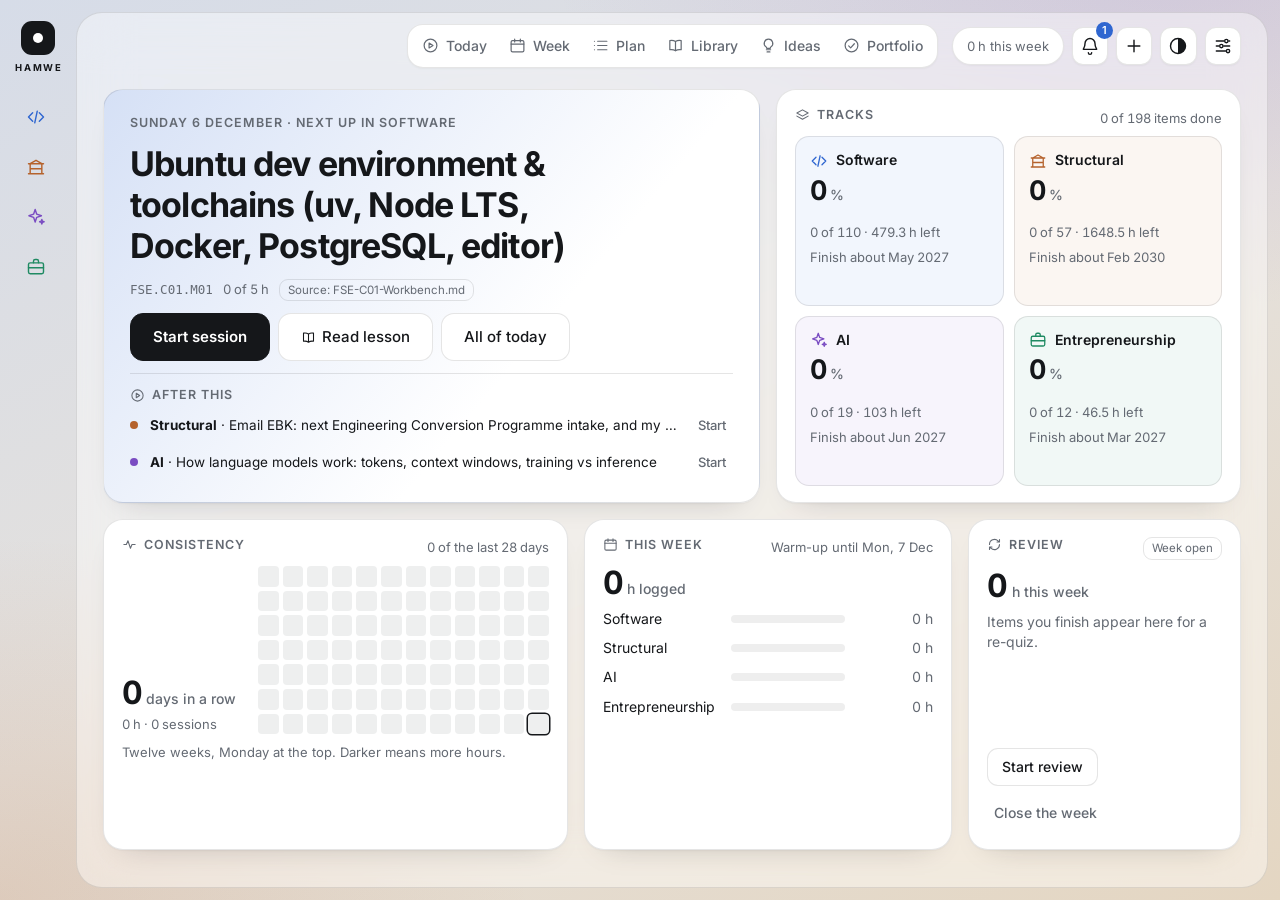
==== commit df20886d: "Added volumes to the tracks" ====
--- a/index.html
+++ b/index.html
@@ -502,6 +502,81 @@
 @media (min-width:700px){.pcard.building{grid-column:span 2}}
 @media (min-width:1000px){.pv.home{grid-template-columns:minmax(0,7fr) minmax(0,5fr)}.pv.tr{grid-template-columns:minmax(0,4fr) minmax(0,8fr)}}
 .pv .sect-h .btn{white-space:nowrap;flex:none}
+
+/* ===== 2.0: Library and the lesson reader ===== */
+.btn svg{vertical-align:-3px;margin-right:6px}
+.lbpage>*{grid-column:span 12}
+.lb-b{display:flex;flex-direction:column;gap:16px}
+.vcards{display:grid;grid-template-columns:repeat(auto-fill,minmax(300px,1fr));gap:14px;align-content:start}
+.vcard{gap:8px}
+.vcard h3{font-size:16px}
+.vmods{display:flex;flex-direction:column}
+.vmod{display:grid;grid-template-columns:auto minmax(0,1fr) auto;gap:10px;align-items:center;padding:7px 0;border:0;border-top:1px solid var(--line);background:none;text-align:left;font:inherit;font-size:13.5px;color:inherit;width:100%}
+.vmod:hover span.t{text-decoration:underline}
+.vmod code{color:var(--muted)}
+.vmod.done span.t{color:var(--muted);text-decoration:line-through}
+.rd{display:grid;grid-template-columns:minmax(0,1fr);gap:16px;align-items:start}
+.rd-toc{gap:4px;padding:14px}
+.rd-toc summary{cursor:pointer;list-style:none}
+.rd-toc summary::-webkit-details-marker{display:none}
+.tocl{display:flex;flex-direction:column;gap:1px;margin-top:8px}
+.toci{display:grid;grid-template-columns:minmax(0,1fr) auto;gap:8px;align-items:baseline;border:0;background:none;text-align:left;font:inherit;font-size:13.5px;color:var(--muted);padding:7px 10px;border-radius:9px;width:100%}
+.toci:hover{background:var(--sunk);color:var(--ink)}
+.toci[aria-current="true"]{background:var(--sunk);color:var(--ink);font-weight:600;box-shadow:inset 3px 0 0 var(--tc)}
+.toci small{font-family:var(--mono);font-size:11px;color:var(--muted);font-weight:400}
+.toci.done span{text-decoration:line-through}
+.rd-main{padding:0;gap:0;min-width:0}
+.rd-bar{display:flex;flex-wrap:wrap;gap:8px 12px;align-items:center;justify-content:space-between;padding:12px 18px;border-bottom:1px solid var(--line);position:sticky;top:0;background:var(--card);border-radius:20px 20px 0 0;z-index:2}
+.rt{display:flex;align-items:center;gap:10px;font-size:13.5px;color:var(--muted);min-width:0}
+.rt b{font:600 17px/1 var(--mono);color:var(--ink);font-variant-numeric:tabular-nums}
+.rt i{width:8px;height:8px;border-radius:50%;background:var(--muted);flex:none}
+.rt.on i{background:var(--good)}
+.rd-item{display:flex;flex-wrap:wrap;gap:8px 14px;align-items:center;padding:10px 18px;border-bottom:1px solid var(--line);font-size:13.5px;color:var(--muted)}
+.rd-foot{display:flex;justify-content:space-between;gap:8px;padding:14px 18px;border-top:1px solid var(--line)}
+.prose{padding:22px 26px 30px;font-size:16px;line-height:1.68;max-width:86ch;width:100%;margin:0 auto;overflow-wrap:break-word}
+.prose>*:first-child{margin-top:0}
+.prose h1{font-size:28px;letter-spacing:-.02em;margin:0 0 14px;line-height:1.2}
+.prose h2{font-size:25px;margin:0 0 14px;line-height:1.22}
+.prose h3{font-size:18.5px;margin:30px 0 8px}
+.prose h4{font-size:16px;margin:22px 0 6px}
+.prose p,.prose ul,.prose ol,.prose blockquote,.prose pre,.prose details,.prose .tblw{margin:0 0 14px}
+.prose ul,.prose ol{padding-left:24px}
+.prose li{margin:3px 0}
+.prose li>p{margin:0 0 6px}
+.prose a{color:var(--accent);text-decoration:underline;text-underline-offset:2px}
+.prose code{font-size:.86em;background:var(--sunk);padding:1px 5px;border-radius:5px}
+.prose pre{background:var(--sunk);border-radius:12px;padding:13px 15px;overflow-x:auto;font-size:13px;line-height:1.55}
+.prose pre code{background:none;padding:0;font-size:inherit}
+.prose blockquote{border-left:3px solid var(--line);padding:2px 0 2px 14px;color:var(--muted)}
+.prose blockquote>*:last-child{margin-bottom:0}
+.prose hr{margin:22px 0}
+.prose .tblw{overflow-x:auto;border:1px solid var(--line);border-radius:12px}
+.prose table{border-collapse:collapse;width:100%;font-size:14px;line-height:1.5}
+.prose th,.prose td{padding:8px 11px;border-top:1px solid var(--line);text-align:left;vertical-align:top}
+.prose thead th{border-top:0;background:var(--sunk);font-weight:600;white-space:nowrap}
+.prose details{border:1px solid var(--line);border-radius:12px;padding:10px 14px}
+.prose details[open]{padding-bottom:2px}
+.prose summary{cursor:pointer;font-weight:500}
+.prose details[open]>summary{margin-bottom:10px}
+.prose math{font-size:1.1em}
+.prose .mathw{margin:0 0 14px;overflow-x:auto;overflow-y:hidden;padding:4px 0}
+.prose p>.mathw{margin:8px 0}
+.prose input[type=checkbox]{width:auto;margin-right:6px}
+.prose img{max-width:100%}
+@media (min-width:1100px){
+  main[data-view="library"],main[data-view="read"]{max-width:none}
+  .dash.lbpage{min-height:0;grid-template-rows:none}
+  .lbpage>.lb-a{grid-column:span 8}.lbpage>.lb-b{grid-column:span 4}
+  .rd{grid-template-columns:290px minmax(0,1fr)}
+  .rd-toc{position:sticky;top:76px;max-height:calc(100vh - 112px);overflow:auto}
+  .rd-toc summary{pointer-events:none}
+}
+@media (min-width:900px){.rd-bar{top:66px}.tabs button{padding:7px 10px}}
+@media (max-width:1400px){.pill~.wkmeta{display:none}}
+@media (max-width:899px){.rd-bar{top:var(--top)}}
+@media (max-width:600px){.prose{padding:16px 15px 24px;font-size:15.5px}.rd-bar,.rd-item,.rd-foot{padding-left:14px;padding-right:14px}.bnav button{font-size:10.5px}}
+@media (min-width:900px){.inner:has(main[data-view="read"]) .top{background:color-mix(in srgb,var(--bg) 62%,transparent);-webkit-backdrop-filter:blur(22px);backdrop-filter:blur(22px)}}
+@media (max-width:899px){.nophone{display:none}}
 </style>
 </head>
 <body>
@@ -520,7 +595,7 @@
 <script>
 "use strict";
 const SEED = {"tracks":[{"id":"sw","name":"Software","short":"SW","target":20},{"id":"str","name":"Structural","short":"STR","target":10},{"id":"ai","name":"AI","short":"AI","target":4},{"id":"ent","name":"Entrepreneurship","short":"ENT","target":3},{"id":"rev","name":"Review","short":"REV","target":3,"recurring":true,"label":"Review block: flashcards, weekly review, spaced re-quiz"},{"id":"build","name":"Chama build","short":"BLD","target":0}],"items":[{"id":"FSE.C01.M01","tr":"sw","t":"Ubuntu dev environment & toolchains (uv, Node LTS, Docker, PostgreSQL, editor)","h":5.0,"g":"Stage 1 · C01 Workbench","c":1,"src":"FSE-C01-Workbench.md","n":"","st":"open","o":10},{"id":"FSE.C01.M02","tr":"sw","t":"Git & GitHub workflow (branches, PRs, reviews, commit signing, gh CLI)","h":3.5,"g":"Stage 1 · C01 Workbench","c":1,"src":"FSE-C01-Workbench.md","n":"","st":"open","o":20},{"id":"FSE.C01.M03","tr":"sw","t":"The learning system: AI modes, logs, Anki, explain-backs","h":1.5,"g":"Stage 1 · C01 Workbench","c":1,"src":"FSE-C01-Workbench.md","n":"","st":"open","o":30},{"id":"FSE.C02.M01","tr":"sw","t":"Core refresh: types, functions, collections, comprehensions","h":5.0,"g":"Stage 1 · C02 Python","c":1,"src":"FSE-C02a-Python.md","n":"","st":"open","o":40},{"id":"FSE.C02.M02","tr":"sw","t":"Errors, pytest basics and uv project layout","h":2.5,"g":"Stage 1 · C02 Python","c":1,"src":"FSE-C02a-Python.md","n":"","st":"open","o":50},{"id":"FSE.C02.M03","tr":"sw","t":"Text & data processing: CSV/PDF extraction, regex, Decimal, dates and time zones","h":3.5,"g":"Stage 1 · C02 Python","c":1,"src":"FSE-C02a-Python.md","n":"","st":"open","o":60},{"id":"FSE.C11.M01","tr":"sw","t":"Complexity, arrays, strings, hash maps","h":7.0,"g":"Stage 1 · C11 Computer science foundations","c":1,"src":"FSE-C11a-CSFoundations.md","n":"","st":"open","o":70},{"id":"FSE.C11.M02","tr":"sw","t":"Stacks, queues, linked lists, recursion","h":7.0,"g":"Stage 1 · C11 Computer science foundations","c":1,"src":"FSE-C11a-CSFoundations.md","n":"","st":"open","o":80},{"id":"FSE.C11.M10","tr":"sw","t":"Rolling Mode 0 practice reps (spaced problem sets)","h":22.5,"g":"Stage 1 · C11 Computer science foundations","c":1,"src":"FSE-C11a-CSFoundations.md","n":"","st":"open","o":90},{"id":"FSE.C03.M01","tr":"sw","t":"Relational modelling, normalisation and SQL essentials","h":4.5,"g":"Stage 1 · C03 Data, SQL and ledgers","c":0,"src":"","n":"","st":"open","o":100},{"id":"FSE.C03.M02","tr":"sw","t":"Money handling and double-entry ledger design","h":5.0,"g":"Stage 1 · C03 Data, SQL and ledgers","c":0,"src":"","n":"","st":"open","o":110},{"id":"FSE.C03.M03","tr":"sw","t":"Reconciliation and import pipelines (idempotent imports, matching, audit trails)","h":4.5,"g":"Stage 1 · C03 Data, SQL and ledgers","c":0,"src":"","n":"","st":"open","o":120},{"id":"FSE.C04.M01","tr":"sw","t":"JavaScript essentials: values, closures, modules, async/await","h":2.5,"g":"Stage 1 · C04 Web platform and TypeScript","c":0,"src":"","n":"","st":"open","o":130},{"id":"FSE.C04.M02","tr":"sw","t":"TypeScript essentials: types, unions, narrowing, generics basics, strict mode","h":3.25,"g":"Stage 1 · C04 Web platform and TypeScript","c":0,"src":"","n":"","st":"open","o":140},{"id":"FSE.C04.M03","tr":"sw","t":"HTML, CSS layout, responsive design and accessibility essentials","h":4.25,"g":"Stage 1 · C04 Web platform and TypeScript","c":0,"src":"","n":"","st":"open","o":150},{"id":"FSE.C05.M01","tr":"sw","t":"Django essentials: project structure, models/ORM, admin","h":3.5,"g":"Stage 1 · C05 Backend: Django, DRF, FastAPI","c":0,"src":"","n":"","st":"open","o":160},{"id":"FSE.C05.M02","tr":"sw","t":"DRF: serializers, viewsets, authentication and permissions","h":4.25,"g":"Stage 1 · C05 Backend: Django, DRF, FastAPI","c":0,"src":"","n":"","st":"open","o":170},{"id":"FSE.C05.M03","tr":"sw","t":"Background work: Django Tasks API with a database-backed worker; scheduling","h":2.25,"g":"Stage 1 · C05 Backend: Django, DRF, FastAPI","c":0,"src":"","n":"","st":"open","o":180},{"id":"FSE.C05.M10","tr":"sw","t":"Django security settings and auth (allauth, sessions vs tokens, CSP)","h":3.5,"g":"Stage 1 · C05 Backend: Django, DRF, FastAPI","c":0,"src":"","n":"","st":"open","o":190},{"id":"FSE.C05.M12","tr":"sw","t":"Server-rendered Django: templates, forms, messages, HTMX partials","h":3.5,"g":"Stage 1 · C05 Backend: Django, DRF, FastAPI","c":0,"src":"","n":"","st":"open","o":200},{"id":"FSE.C08.M01","tr":"sw","t":"Test strategy and API tests (pytest, pytest-django, DRF)","h":2.5,"g":"Stage 1 · C08 Testing and code quality","c":0,"src":"","n":"","st":"open","o":210},{"id":"FSE.C12.M01","tr":"sw","t":"Modular monolith, DDD-lite and module contracts","h":3.5,"g":"Stage 1 · C12 Architecture and system design","c":0,"src":"","n":"","st":"open","o":220},{"id":"FSE.C12.M02","tr":"sw","t":"Multi-tenancy models and trade-offs (incl. Postgres row-level security)","h":3.0,"g":"Stage 1 · C12 Architecture and system design","c":0,"src":"","n":"","st":"open","o":230},{"id":"FSE.C06.M01","tr":"sw","t":"React core mental model","h":2.5,"g":"Stage 1 · C06 Frontend: React","c":0,"src":"","n":"","st":"open","o":240},{"id":"FSE.C09.M01","tr":"sw","t":"Docker and Compose, twelve-factor config, HTTPS, first deploy and backups","h":4.25,"g":"Stage 1 · C09 DevOps and operations","c":0,"src":"","n":"","st":"open","o":250},{"id":"FSE.C09.M03","tr":"sw","t":"Backups, restore drills and production PostgreSQL","h":4.0,"g":"Stage 1 · C09 DevOps and operations","c":0,"src":"","n":"","st":"open","o":260},{"id":"FSE.C10.M01","tr":"sw","t":"Security foundations: OWASP Top 10 and secure defaults for API and mobile","h":2.5,"g":"Stage 1 · C10 Security and privacy","c":0,"src":"","n":"","st":"open","o":270},{"id":"FSE.C10.M02","tr":"sw","t":"AuthN/AuthZ, RBAC, tenant isolation and audit logging","h":4.0,"g":"Stage 1 · C10 Security and privacy","c":0,"src":"","n":"","st":"open","o":280},{"id":"FSE.C01.M05","tr":"sw","t":"Debugging & reading docs/errors across Python, Django and React Native","h":3.5,"g":"Stage 2 · C01 Workbench","c":1,"src":"FSE-C01-Workbench.md","n":"","st":"open","o":290},{"id":"FSE.C02.M04","tr":"sw","t":"Iterators, generators, decorators, context managers","h":6.0,"g":"Stage 2 · C02 Python","c":1,"src":"FSE-C02a-Python.md","n":"","st":"open","o":300},{"id":"FSE.C02.M05","tr":"sw","t":"Typing in depth: generics, protocols, dataclasses, Pydantic","h":6.0,"g":"Stage 2 · C02 Python","c":1,"src":"FSE-C02a-Python.md","n":"","st":"open","o":310},{"id":"FSE.C11.M03","tr":"sw","t":"Sorting and searching","h":7.0,"g":"Stage 2 · C11 Computer science foundations","c":1,"src":"FSE-C11a-CSFoundations.md","n":"","st":"open","o":320},{"id":"FSE.C11.M04","tr":"sw","t":"Trees, binary search trees, heaps","h":7.0,"g":"Stage 2 · C11 Computer science foundations","c":1,"src":"FSE-C11a-CSFoundations.md","n":"","st":"open","o":330},{"id":"FSE.C03.M04","tr":"sw","t":"Indexes, query plans, transactions and isolation","h":5.0,"g":"Stage 2 · C03 Data, SQL and ledgers","c":0,"src":"","n":"","st":"open","o":340},{"id":"FSE.C04.M04","tr":"sw","t":"TypeScript depth: generics, utility and conditional types, Zod contracts","h":3.25,"g":"Stage 2 · C04 Web platform and TypeScript","c":0,"src":"","n":"","st":"open","o":350},{"id":"FSE.C05.M04","tr":"sw","t":"API design: REST, OpenAPI, versioning, pagination, filtering, idempotency","h":3.5,"g":"Stage 2 · C05 Backend: Django, DRF, FastAPI","c":0,"src":"","n":"","st":"open","o":360},{"id":"FSE.C05.M05","tr":"sw","t":"Files, object storage, PDF/reports, caching","h":3.5,"g":"Stage 2 · C05 Backend: Django, DRF, FastAPI","c":0,"src":"","n":"","st":"open","o":370},{"id":"FSE.C05.M07","tr":"sw","t":"Multi-tenancy with django-tenants and module entitlements","h":3.0,"g":"Stage 2 · C05 Backend: Django, DRF, FastAPI","c":0,"src":"","n":"","st":"open","o":380},{"id":"FSE.C08.M03","tr":"sw","t":"Code review, including AI-written pull requests; seeded-defect drills","h":3.5,"g":"Stage 2 · C08 Testing and code quality","c":0,"src":"","n":"","st":"open","o":390},{"id":"FSE.C08.M04","tr":"sw","t":"End-to-end web testing with Playwright","h":3.5,"g":"Stage 2 · C08 Testing and code quality","c":0,"src":"","n":"","st":"open","o":400},{"id":"FSE.C08.M05","tr":"sw","t":"Static analysis, typing as tests, and refactoring","h":3.0,"g":"Stage 2 · C08 Testing and code quality","c":0,"src":"","n":"","st":"open","o":410},{"id":"FSE.C12.M03","tr":"sw","t":"Integration patterns: webhooks, queues, retries, idempotency, outbox","h":4.0,"g":"Stage 2 · C12 Architecture and system design","c":0,"src":"","n":"","st":"open","o":420},{"id":"FSE.C12.M04","tr":"sw","t":"ADRs, event-driven basics, caching and scaling","h":3.5,"g":"Stage 2 · C12 Architecture and system design","c":0,"src":"","n":"","st":"open","o":430},{"id":"FSE.C06.M02","tr":"sw","t":"React for the web with Vite and TypeScript; routing","h":3.5,"g":"Stage 2 · C06 Frontend: React","c":0,"src":"","n":"","st":"open","o":440},{"id":"FSE.C06.M03","tr":"sw","t":"Server state with TanStack Query; forms and validation with Zod","h":3.5,"g":"Stage 2 · C06 Frontend: React","c":0,"src":"","n":"","st":"open","o":450},{"id":"FSE.C06.M04","tr":"sw","t":"Design systems, component libraries, i18n (English/Swahili), accessibility","h":3.25,"g":"Stage 2 · C06 Frontend: React","c":0,"src":"","n":"","st":"open","o":460},{"id":"FSE.C06.M05","tr":"sw","t":"Frontend testing (Vitest, Testing Library) and performance (React Compiler)","h":3.5,"g":"Stage 2 · C06 Frontend: React","c":0,"src":"","n":"","st":"open","o":470},{"id":"FSE.C09.M02","tr":"sw","t":"CI/CD with GitHub Actions; environments; migrations in pipelines","h":4.0,"g":"Stage 2 · C09 DevOps and operations","c":0,"src":"","n":"","st":"open","o":480},{"id":"FSE.C09.M04","tr":"sw","t":"Observability: logs, metrics, traces, error tracking","h":4.5,"g":"Stage 2 · C09 DevOps and operations","c":0,"src":"","n":"","st":"open","o":490},{"id":"FSE.C10.M03","tr":"sw","t":"Threat modelling (STRIDE-lite) and ASVS Level 1","h":3.5,"g":"Stage 2 · C10 Security and privacy","c":0,"src":"","n":"","st":"open","o":500},{"id":"FSE.C10.M04","tr":"sw","t":"Supply chain, secrets, and agent/LLM risks","h":3.5,"g":"Stage 2 · C10 Security and privacy","c":0,"src":"","n":"","st":"open","o":510},{"id":"FSE.C10.M05","tr":"sw","t":"Privacy engineering under the Kenya Data Protection Act","h":4.0,"g":"Stage 2 · C10 Security and privacy","c":0,"src":"","n":"","st":"open","o":520},{"id":"FSE.C01.M04","tr":"sw","t":"Linux & CLI depth (shell scripting, processes, permissions, systemd, ssh)","h":4.5,"g":"Stage 3 · C01 Workbench","c":1,"src":"FSE-C01-Workbench.md","n":"","st":"open","o":530},{"id":"FSE.C01.M06","tr":"sw","t":"Networking tools for developers (DNS, TLS, curl, mtr, latency measurement)","h":2.5,"g":"Stage 3 · C01 Workbench","c":1,"src":"FSE-C01-Workbench.md","n":"","st":"open","o":540},{"id":"FSE.C02.M06","tr":"sw","t":"The object model and data model (dunder methods, descriptors, composition)","h":7.0,"g":"Stage 3 · C02 Python","c":0,"src":"","n":"","st":"open","o":550},{"id":"FSE.C02.M07","tr":"sw","t":"Concurrency: threads, processes, asyncio; free-threading awareness","h":7.0,"g":"Stage 3 · C02 Python","c":0,"src":"","n":"","st":"open","o":560},{"id":"FSE.C02.M08","tr":"sw","t":"Standard library tour and performance (profiling, complexity in Python)","h":5.5,"g":"Stage 3 · C02 Python","c":0,"src":"","n":"","st":"open","o":570},{"id":"FSE.C02.M09","tr":"sw","t":"Packaging and tooling (pyproject, ruff, type checkers, pre-commit hooks)","h":3.5,"g":"Stage 3 · C02 Python","c":0,"src":"","n":"","st":"open","o":580},{"id":"FSE.C02.M10","tr":"sw","t":"Data analysis and visualisation for products (pandas, Matplotlib); builds on STRUCTURES V01.M10 numerics","h":5.0,"g":"Stage 3 · C02 Python","c":0,"src":"","n":"","st":"open","o":590},{"id":"FSE.C11.M05","tr":"sw","t":"Graphs: BFS/DFS, shortest paths","h":8.0,"g":"Stage 3 · C11 Computer science foundations","c":0,"src":"","n":"","st":"open","o":600},{"id":"FSE.C11.M06","tr":"sw","t":"Dynamic programming (working depth)","h":7.0,"g":"Stage 3 · C11 Computer science foundations","c":0,"src":"","n":"","st":"open","o":610},{"id":"FSE.C03.M05","tr":"sw","t":"Advanced SQL: window functions, CTEs, reporting queries","h":5.5,"g":"Stage 3 · C03 Data, SQL and ledgers","c":0,"src":"","n":"","st":"open","o":620},{"id":"FSE.C03.M06","tr":"sw","t":"Migrations, schema evolution and data quality","h":4.5,"g":"Stage 3 · C03 Data, SQL and ledgers","c":0,"src":"","n":"","st":"open","o":630},{"id":"FSE.C03.M07","tr":"sw","t":"PostgreSQL operations (roles, backups, PITR, pooling, extensions incl. pgvector)","h":5.5,"g":"Stage 3 · C03 Data, SQL and ledgers","c":0,"src":"","n":"","st":"open","o":640},{"id":"FSE.C03.M08","tr":"sw","t":"SQLite on device and sync-friendly schemas","h":4.5,"g":"Stage 3 · C03 Data, SQL and ledgers","c":0,"src":"","n":"","st":"open","o":650},{"id":"FSE.C04.M05","tr":"sw","t":"JavaScript in depth: event loop, prototypes, iterators, performance","h":4.5,"g":"Stage 3 · C04 Web platform and TypeScript","c":0,"src":"","n":"","st":"open","o":660},{"id":"FSE.C04.M06","tr":"sw","t":"HTTP and the browser: fetch, CORS, cookies, caching, security headers, CSP","h":4.5,"g":"Stage 3 · C04 Web platform and TypeScript","c":0,"src":"","n":"","st":"open","o":670},{"id":"FSE.C04.M07","tr":"sw","t":"Tooling: Node, package managers, Vite, linters/formatters, monorepos","h":3.5,"g":"Stage 3 · C04 Web platform and TypeScript","c":0,"src":"","n":"","st":"open","o":680},{"id":"FSE.C05.M06","tr":"sw","t":"Webhooks and payment callbacks (Daraja patterns)","h":4.5,"g":"Stage 3 · C05 Backend: Django, DRF, FastAPI","c":0,"src":"","n":"","st":"open","o":690},{"id":"FSE.C05.M08","tr":"sw","t":"ORM depth: query optimisation, N+1, transactions, row locking","h":5.5,"g":"Stage 3 · C05 Backend: Django, DRF, FastAPI","c":0,"src":"","n":"","st":"open","o":700},{"id":"FSE.C05.M09","tr":"sw","t":"FastAPI for AI and lightweight services","h":5.5,"g":"Stage 3 · C05 Backend: Django, DRF, FastAPI","c":0,"src":"","n":"","st":"open","o":710},{"id":"FSE.C08.M02","tr":"sw","t":"Fixtures, factories and property-based tests (Hypothesis) for ledgers","h":3.5,"g":"Stage 3 · C08 Testing and code quality","c":0,"src":"","n":"","st":"open","o":720},{"id":"FSE.C08.M06","tr":"sw","t":"Contract and schema tests (OpenAPI)","h":3.5,"g":"Stage 3 · C08 Testing and code quality","c":0,"src":"","n":"","st":"open","o":730},{"id":"FSE.C08.M07","tr":"sw","t":"TDD practice (Mode 0 katas)","h":4.5,"g":"Stage 3 · C08 Testing and code quality","c":0,"src":"","n":"","st":"open","o":740},{"id":"FSE.C08.M08","tr":"sw","t":"Mobile testing and test-data management","h":3.5,"g":"Stage 3 · C08 Testing and code quality","c":0,"src":"","n":"","st":"open","o":750},{"id":"FSE.C12.M05","tr":"sw","t":"Offline-first and local-first: sync engines, CRDTs, conflict resolution","h":5.5,"g":"Stage 3 · C12 Architecture and system design","c":0,"src":"","n":"","st":"open","o":760},{"id":"FSE.C12.M06","tr":"sw","t":"ERP case studies: Frappe/ERPNext and others (comparative)","h":4.5,"g":"Stage 3 · C12 Architecture and system design","c":0,"src":"","n":"","st":"open","o":770},{"id":"FSE.C12.M07","tr":"sw","t":"The module factory pattern (templates, code generation, entitlements)","h":4.5,"g":"Stage 3 · C12 Architecture and system design","c":0,"src":"","n":"","st":"open","o":780},{"id":"FSE.C06.M06","tr":"sw","t":"Application architecture and client state management","h":4.5,"g":"Stage 3 · C06 Frontend: React","c":0,"src":"","n":"","st":"open","o":790},{"id":"FSE.C06.M07","tr":"sw","t":"Dashboards and data visualisation for PMO reporting","h":4.5,"g":"Stage 3 · C06 Frontend: React","c":0,"src":"","n":"","st":"open","o":800},{"id":"FSE.C06.M08","tr":"sw","t":"Auth flows in SPAs (sessions, CSRF, passkeys UX)","h":3.5,"g":"Stage 3 · C06 Frontend: React","c":0,"src":"","n":"","st":"open","o":810},{"id":"FSE.C07.M01","tr":"sw","t":"Expo and React Native essentials: Expo Router, components, styling, dev builds","h":3.5,"g":"Stage 3 · C07 Mobile: React Native and Expo","c":0,"src":"","n":"","st":"open","o":820},{"id":"FSE.C07.M02","tr":"sw","t":"Data fetching, forms and local persistence (expo-sqlite)","h":3.5,"g":"Stage 3 · C07 Mobile: React Native and Expo","c":0,"src":"","n":"","st":"open","o":830},{"id":"FSE.C07.M03","tr":"sw","t":"Builds and distribution: EAS, Play Console tracks, OTA updates, developer verification","h":3.5,"g":"Stage 3 · C07 Mobile: React Native and Expo","c":0,"src":"","n":"","st":"open","o":840},{"id":"FSE.C07.M04","tr":"sw","t":"Offline sync patterns and background tasks","h":5.5,"g":"Stage 3 · C07 Mobile: React Native and Expo","c":0,"src":"","n":"","st":"open","o":850},{"id":"FSE.C07.M05","tr":"sw","t":"Notifications: push, SMS fallback, deep links","h":3.5,"g":"Stage 3 · C07 Mobile: React Native and Expo","c":0,"src":"","n":"","st":"open","o":860},{"id":"FSE.C07.M06","tr":"sw","t":"Device APIs: camera, location, files, signatures","h":4.5,"g":"Stage 3 · C07 Mobile: React Native and Expo","c":0,"src":"","n":"","st":"open","o":870},{"id":"FSE.C07.M07","tr":"sw","t":"Android realities: low-end devices, data costs, performance profiling","h":3.5,"g":"Stage 3 · C07 Mobile: React Native and Expo","c":0,"src":"","n":"","st":"open","o":880},{"id":"FSE.C07.M09","tr":"sw","t":"Mobile testing (React Native Testing Library; E2E options)","h":3.5,"g":"Stage 3 · C07 Mobile: React Native and Expo","c":0,"src":"","n":"","st":"open","o":890},{"id":"FSE.C09.M05","tr":"sw","t":"Uptime, incident response and runbooks","h":3.5,"g":"Stage 3 · C09 DevOps and operations","c":0,"src":"","n":"","st":"open","o":900},{"id":"FSE.C09.M06","tr":"sw","t":"Hosting in practice and cost control (FinOps)","h":4.5,"g":"Stage 3 · C09 DevOps and operations","c":0,"src":"","n":"","st":"open","o":910},{"id":"FSE.C09.M07","tr":"sw","t":"Server hardening and an introduction to infrastructure as code","h":4.5,"g":"Stage 3 · C09 DevOps and operations","c":0,"src":"","n":"","st":"open","o":920},{"id":"FSE.C10.M06","tr":"sw","t":"Payment-flow security and fraud patterns","h":3.5,"g":"Stage 3 · C10 Security and privacy","c":0,"src":"","n":"","st":"open","o":930},{"id":"FSE.C10.M07","tr":"sw","t":"Mobile security and Google Play policy compliance","h":3.5,"g":"Stage 3 · C10 Security and privacy","c":0,"src":"","n":"","st":"open","o":940},{"id":"FSE.C10.M09","tr":"sw","t":"Hands-on web security labs (PortSwigger Web Security Academy)","h":5.5,"g":"Stage 3 · C10 Security and privacy","c":0,"src":"","n":"","st":"open","o":950},{"id":"FSE.C11.M07","tr":"sw","t":"How computers work: memory, processes, concurrency","h":7.0,"g":"Stage 4 · C11 Computer science foundations","c":0,"src":"","n":"","st":"open","o":960},{"id":"FSE.C04.M08","tr":"sw","t":"Web performance and accessibility testing","h":3.5,"g":"Stage 4 · C04 Web platform and TypeScript","c":0,"src":"","n":"","st":"open","o":970},{"id":"FSE.C04.M09","tr":"sw","t":"CSS and UI depth for commerce sites (layout systems, SEO-friendly markup)","h":4.5,"g":"Stage 4 · C04 Web platform and TypeScript","c":0,"src":"","n":"","st":"open","o":980},{"id":"FSE.C05.M11","tr":"sw","t":"Django in depth: request lifecycle, middleware, signals, templates (HTMX awareness)","h":5.5,"g":"Stage 4 · C05 Backend: Django, DRF, FastAPI","c":0,"src":"","n":"","st":"open","o":990},{"id":"FSE.C12.M08","tr":"sw","t":"System design practice: estimates, failure modes, capacity","h":4.5,"g":"Stage 4 · C12 Architecture and system design","c":0,"src":"","n":"","st":"open","o":1000},{"id":"FSE.C06.M09","tr":"sw","t":"Commerce frontends: SEO, server rendering options, performance budgets","h":5.0,"g":"Stage 4 · C06 Frontend: React","c":0,"src":"","n":"","st":"open","o":1010},{"id":"FSE.C11.M08","tr":"sw","t":"Networks for engineers: TCP/IP, DNS, TLS","h":6.0,"g":"Stage 5 · C11 Computer science foundations","c":0,"src":"","n":"","st":"open","o":1020},{"id":"FSE.C11.M09","tr":"sw","t":"Operating systems for engineers","h":7.0,"g":"Stage 5 · C11 Computer science foundations","c":0,"src":"","n":"","st":"open","o":1030},{"id":"FSE.C03.M09","tr":"sw","t":"Analytics and time-series basics (PMO dashboards, farm sensors)","h":3.5,"g":"Stage 5 · C03 Data, SQL and ledgers","c":0,"src":"","n":"","st":"open","o":1040},{"id":"FSE.C09.M08","tr":"sw","t":"Scaling basics: load balancing, connection pooling, CDN","h":3.5,"g":"Stage 5 · C09 DevOps and operations","c":0,"src":"","n":"","st":"open","o":1050},{"id":"FSE.C07.M08","tr":"sw","t":"Native modules with the Expo Modules API and Kotlin","h":5.5,"g":"Stage 6 · C07 Mobile: React Native and Expo","c":0,"src":"","n":"","st":"open","o":1060},{"id":"FSE.C10.M08","tr":"sw","t":"Children's data, monitoring ethics and age-appropriate design","h":4.5,"g":"Stage 6 · C10 Security and privacy","c":0,"src":"","n":"","st":"open","o":1070},{"id":"STR.EBK.01","tr":"str","t":"Email EBK: next Engineering Conversion Programme intake, and my eligibility as a BTech holder","h":1,"g":"Registration route","c":1,"src":"","n":"Replaces the plan's Graduate Engineer application. Ask for: next intake date, entry requirements, fees, and whether earlier supervised work can count.","st":"open","o":1080},{"id":"STR.EBK.02","tr":"str","t":"Decide on KETRB registration as a Candidate Engineering Technologist","h":1.5,"g":"Registration route","c":1,"src":"","n":"A registration you can hold now, separate from the EBK route. Check the current requirements on the KETRB site before applying.","st":"open","o":1090},{"id":"STR.SETUP","tr":"str","t":"Week 1 setup and orientation (toolkit, diagnostic, EBK admin)","h":10,"g":"Setup","c":1,"src":"STR-V00-Navigator.md","n":"","st":"open","o":1100},{"id":"STR.V01.M01","tr":"str","t":"Units, vectors, free-body diagrams","h":6,"g":"V01 Mechanics and maths","c":1,"src":"STR-V01-Mechanics-Maths.md","n":"","st":"open","o":1110},{"id":"STR.V01.M02","tr":"str","t":"Equilibrium, supports, determinacy","h":8,"g":"V01 Mechanics and maths","c":1,"src":"STR-V01-Mechanics-Maths.md","n":"","st":"open","o":1120},{"id":"STR.V01.M03","tr":"str","t":"Trusses and frames: method of joints and sections","h":8,"g":"V01 Mechanics and maths","c":1,"src":"STR-V01-Mechanics-Maths.md","n":"","st":"open","o":1130},{"id":"STR.V01.M04","tr":"str","t":"Distributed loads, centroids, section properties","h":8,"g":"V01 Mechanics and maths","c":1,"src":"STR-V01-Mechanics-Maths.md","n":"","st":"open","o":1140},{"id":"STR.V01.M05","tr":"str","t":"Axial, shear and moment diagrams","h":8,"g":"V01 Mechanics and maths","c":1,"src":"STR-V01-Mechanics-Maths.md","n":"","st":"open","o":1150},{"id":"STR.V01.M06","tr":"str","t":"Stress, strain and material behaviour","h":6,"g":"V01 Mechanics and maths","c":1,"src":"STR-V01-Mechanics-Maths.md","n":"","st":"open","o":1160},{"id":"STR.V01.M07","tr":"str","t":"Bending and shear stress, combined stress, Mohr’s circle","h":8,"g":"V01 Mechanics and maths","c":1,"src":"STR-V01-Mechanics-Maths.md","n":"","st":"open","o":1170},{"id":"STR.V01.M08","tr":"str","t":"Torsion; beam deflections (Macaulay, moment-area)","h":8,"g":"V01 Mechanics and maths","c":1,"src":"STR-V01-Mechanics-Maths.md","n":"","st":"open","o":1180},{"id":"STR.V01.M09","tr":"str","t":"Buckling: Euler, effective length, imperfections","h":5,"g":"V01 Mechanics and maths","c":1,"src":"STR-V01-Mechanics-Maths.md","n":"","st":"open","o":1190},{"id":"STR.V01.M10","tr":"str","t":"Maths toolkit: linear algebra, calculus, numerical methods","h":5,"g":"V01 Mechanics and maths","c":1,"src":"STR-V01-Mechanics-Maths.md","n":"","st":"open","o":1200},{"id":"STR.V02.M01","tr":"str","t":"Determinacy, stability, idealisation, load paths","h":6,"g":"V02 Structural analysis","c":0,"src":"","n":"","st":"open","o":1210},{"id":"STR.V02.M02","tr":"str","t":"Virtual work and energy methods","h":10,"g":"V02 Structural analysis","c":0,"src":"","n":"","st":"open","o":1220},{"id":"STR.V02.M03","tr":"str","t":"Influence lines and moving loads","h":6,"g":"V02 Structural analysis","c":0,"src":"","n":"","st":"open","o":1230},{"id":"STR.V02.M04","tr":"str","t":"Force (flexibility) method","h":10,"g":"V02 Structural analysis","c":0,"src":"","n":"","st":"open","o":1240},{"id":"STR.V02.M05","tr":"str","t":"Slope-deflection","h":8,"g":"V02 Structural analysis","c":0,"src":"","n":"","st":"open","o":1250},{"id":"STR.V02.M06","tr":"str","t":"Moment distribution, including sway","h":10,"g":"V02 Structural analysis","c":0,"src":"","n":"","st":"open","o":1260},{"id":"STR.V02.M07","tr":"str","t":"Approximate methods: portal, cantilever, sub-frames","h":6,"g":"V02 Structural analysis","c":0,"src":"","n":"","st":"open","o":1270},{"id":"STR.V02.M08","tr":"str","t":"Direct stiffness: trusses","h":8,"g":"V02 Structural analysis","c":0,"src":"","n":"","st":"open","o":1280},{"id":"STR.V02.M09","tr":"str","t":"Direct stiffness: beams and plane frames (Python solver)","h":12,"g":"V02 Structural analysis","c":0,"src":"","n":"","st":"open","o":1290},{"id":"STR.V02.M10","tr":"str","t":"Intro to FE; first software model and verification","h":10,"g":"V02 Structural analysis","c":0,"src":"","n":"","st":"open","o":1300},{"id":"STR.V02.M11","tr":"str","t":"Arches, cables, space frames, plastic analysis intro","h":4,"g":"V02 Structural analysis","c":0,"src":"","n":"","st":"open","o":1310},{"id":"STR.V03.M01","tr":"str","t":"Design philosophies: permissible stress to limit states","h":6,"g":"V03 Actions, loads, design philosophy","c":0,"src":"","n":"","st":"open","o":1320},{"id":"STR.V03.M02","tr":"str","t":"EN 1990 + Kenya NA, combinations; full BS 8110/5950 alternative","h":9,"g":"V03 Actions, loads, design philosophy","c":0,"src":"","n":"","st":"open","o":1330},{"id":"STR.V03.M03","tr":"str","t":"Permanent and imposed actions: EN 1991-1-1 and BS 6399-1","h":5,"g":"V03 Actions, loads, design philosophy","c":0,"src":"","n":"","st":"open","o":1340},{"id":"STR.V03.M04","tr":"str","t":"Wind I: EN 1991-1-4 + full BS 6399-2 alternative","h":10,"g":"V03 Actions, loads, design philosophy","c":0,"src":"","n":"","st":"open","o":1350},{"id":"STR.V03.M05","tr":"str","t":"Wind II: canopies, monopitch roofs, free-standing panels","h":7,"g":"V03 Actions, loads, design philosophy","c":0,"src":"","n":"","st":"open","o":1360},{"id":"STR.V03.M06","tr":"str","t":"Thermal, execution and accidental actions; robustness","h":5,"g":"V03 Actions, loads, design philosophy","c":0,"src":"","n":"","st":"open","o":1370},{"id":"STR.V03.M07","tr":"str","t":"Load takedown of a building (Python + drawing)","h":7,"g":"V03 Actions, loads, design philosophy","c":0,"src":"","n":"","st":"open","o":1380},{"id":"STR.V03.M08","tr":"str","t":"Phase 1 integration and G1 gate exam","h":5,"g":"V03 Actions, loads, design philosophy","c":0,"src":"","n":"","st":"open","o":1390},{"id":"STR.V15a","tr":"str","t":"Practice primer (EBK, supervision, ethics, stamps)","h":8,"g":"Phase 2 · Low and mid-rise buildings","c":0,"src":"","n":"","st":"open","o":1400},{"id":"STR.V04","tr":"str","t":"RC Design I (incl. 12 h BS 8110 alternatives)","h":132,"g":"Phase 2 · Low and mid-rise buildings","c":0,"src":"","n":"","st":"open","o":1410},{"id":"STR.V05","tr":"str","t":"Steel Design I (incl. MP-P2-1 canopy, BS 5950 alternatives)","h":125,"g":"Phase 2 · Low and mid-rise buildings","c":0,"src":"","n":"","st":"open","o":1420},{"id":"STR.V06","tr":"str","t":"Timber and Masonry (incl. BS 5628/5268 alternatives)","h":55,"g":"Phase 2 · Low and mid-rise buildings","c":0,"src":"","n":"","st":"open","o":1430},{"id":"STR.V07","tr":"str","t":"Geotechnics and Foundations I (incl. MP-P2-2 PV footing)","h":79,"g":"Phase 2 · Low and mid-rise buildings","c":0,"src":"","n":"","st":"open","o":1440},{"id":"STR.CAP-P2-1","tr":"str","t":"Capstone: RC frame, 4–6 storeys, Nairobi","h":68,"g":"Phase 2 · Low and mid-rise buildings","c":0,"src":"","n":"","st":"open","o":1450},{"id":"STR.CAP-P2-2","tr":"str","t":"Capstone: steel portal-frame shed","h":40,"g":"Phase 2 · Low and mid-rise buildings","c":0,"src":"","n":"","st":"open","o":1460},{"id":"STR.G2","tr":"str","t":"Gate G2 and mock interview","h":5,"g":"Phase 2 · Low and mid-rise buildings","c":0,"src":"","n":"","st":"open","o":1470},{"id":"STR.V08","tr":"str","t":"Advanced Concrete","h":96,"g":"Phase 3 · High-rise","c":0,"src":"","n":"","st":"open","o":1480},{"id":"STR.V09","tr":"str","t":"Tall Building Systems (incl. seismic)","h":112,"g":"Phase 3 · High-rise","c":0,"src":"","n":"","st":"open","o":1490},{"id":"STR.V10","tr":"str","t":"Deep Foundations and Basements","h":63,"g":"Phase 3 · High-rise","c":0,"src":"","n":"","st":"open","o":1500},{"id":"STR.CAP-P3-1","tr":"str","t":"Capstone: 15–25 storey scheme design","h":72,"g":"Phase 3 · High-rise","c":0,"src":"","n":"","st":"open","o":1510},{"id":"STR.G3","tr":"str","t":"Gate G3","h":5,"g":"Phase 3 · High-rise","c":0,"src":"","n":"","st":"open","o":1520},{"id":"STR.V11","tr":"str","t":"Energy Infrastructure Structures","h":120,"g":"Phase 4 · Energy and industrial infrastructure","c":0,"src":"","n":"","st":"open","o":1530},{"id":"STR.CAP-P4-1","tr":"str","t":"Capstone: PV ground-mount system","h":35,"g":"Phase 4 · Energy and industrial infrastructure","c":0,"src":"","n":"","st":"open","o":1540},{"id":"STR.CAP-P4-2","tr":"str","t":"Capstone: fuel/EV station canopy","h":38,"g":"Phase 4 · Energy and industrial infrastructure","c":0,"src":"","n":"","st":"open","o":1550},{"id":"STR.G4","tr":"str","t":"Gate G4 and mock interview","h":5,"g":"Phase 4 · Energy and industrial infrastructure","c":0,"src":"","n":"","st":"open","o":1560},{"id":"STR.V12","tr":"str","t":"FEA and Nonlinear Analysis","h":80,"g":"Phase 5 · Specialist depth","c":0,"src":"","n":"","st":"open","o":1570},{"id":"STR.V13","tr":"str","t":"Connections, Fatigue and Dynamics","h":82,"g":"Phase 5 · Specialist depth","c":0,"src":"","n":"","st":"open","o":1580},{"id":"STR.V14","tr":"str","t":"Geotechnics in Depth","h":60,"g":"Phase 5 · Specialist depth","c":0,"src":"","n":"","st":"open","o":1590},{"id":"STR.G5","tr":"str","t":"Gate G5","h":5,"g":"Phase 5 · Specialist depth","c":0,"src":"","n":"","st":"open","o":1600},{"id":"STR.V15b","tr":"str","t":"Professional Practice and EBK","h":32,"g":"Phase 6 · Practice, registration and tooling","c":0,"src":"","n":"","st":"open","o":1610},{"id":"STR.V16","tr":"str","t":"Structural Software Engineering","h":70,"g":"Phase 6 · Practice, registration and tooling","c":0,"src":"","n":"","st":"open","o":1620},{"id":"STR.V17","tr":"str","t":"Trends and Frontiers: full study","h":25,"g":"Phase 6 · Practice, registration and tooling","c":0,"src":"","n":"","st":"open","o":1630},{"id":"STR.G6","tr":"str","t":"Gate G6: final review","h":10,"g":"Phase 6 · Practice, registration and tooling","c":0,"src":"","n":"","st":"open","o":1640},{"id":"AI.F01","tr":"ai","t":"How language models work: tokens, context windows, training vs inference","h":8,"g":"1 · Literacy and power use","c":1,"src":"AI roadmap documents","n":"From your AI roadmaps. Hours are an estimate; adjust after the first session.","st":"open","o":1650},{"id":"AI.F02","tr":"ai","t":"The AI landscape and the vocabulary practitioners use","h":4,"g":"1 · Literacy and power use","c":1,"src":"AI roadmap documents","n":"From your AI roadmaps. Hours are an estimate; adjust after the first session.","st":"open","o":1660},{"id":"AI.P01","tr":"ai","t":"Prompting: system prompts, few-shot examples, structured output","h":10,"g":"1 · Literacy and power use","c":1,"src":"AI roadmap documents","n":"From your AI roadmaps. Hours are an estimate; adjust after the first session.","st":"open","o":1670},{"id":"AI.P02","tr":"ai","t":"Managing context, judging outputs and spotting hallucinations","h":6,"g":"1 · Literacy and power use","c":1,"src":"AI roadmap documents","n":"From your AI roadmaps. Hours are an estimate; adjust after the first session.","st":"open","o":1680},{"id":"FSE.C13.M07","tr":"ai","t":"LLM APIs: messages, structured output, tool use, cost and latency","h":4.5,"g":"2 · Building AI features","c":0,"src":"","n":"","st":"open","o":1690},{"id":"FSE.C13.M08","tr":"ai","t":"RAG and embeddings (pgvector, LanceDB)","h":5.5,"g":"2 · Building AI features","c":0,"src":"","n":"","st":"open","o":1700},{"id":"FSE.C13.M09","tr":"ai","t":"Local models with Ollama on constrained hardware","h":3.5,"g":"2 · Building AI features","c":0,"src":"","n":"","st":"open","o":1710},{"id":"FSE.C13.M10","tr":"ai","t":"Evals and safety for AI features (incl. child-safe AI)","h":4.5,"g":"2 · Building AI features","c":0,"src":"","n":"","st":"open","o":1720},{"id":"AI.A01","tr":"ai","t":"Agents: the agentic loop, tool use, memory and planning patterns","h":16,"g":"3 · Agents and systems","c":1,"src":"AI roadmap documents","n":"From your AI roadmaps. Hours are an estimate; adjust after the first session.","st":"open","o":1730},{"id":"FSE.C13.M05","tr":"ai","t":"MCP and tool ecosystems","h":3.0,"g":"3 · Agents and systems","c":0,"src":"","n":"","st":"open","o":1740},{"id":"AI.A02","tr":"ai","t":"Multi-agent patterns, observability and debugging","h":8,"g":"3 · Agents and systems","c":1,"src":"AI roadmap documents","n":"From your AI roadmaps. Hours are an estimate; adjust after the first session.","st":"open","o":1750},{"id":"AI.S01","tr":"ai","t":"AI systems engineering: evaluation design, tracing, prompt-injection defence, cost control","h":14,"g":"3 · Agents and systems","c":1,"src":"AI roadmap documents","n":"From your AI roadmaps. Hours are an estimate; adjust after the first session.","st":"open","o":1760},{"id":"AI.GATE","tr":"ai","t":"Gate: I have built and shipped at least two apps personally","h":0.5,"g":"4 · Directing agents to build","c":1,"src":"","n":"","st":"open","o":1770},{"id":"FSE.C13.M01","tr":"ai","t":"Spec-driven development and context files","h":2.0,"g":"4 · Directing agents to build","c":0,"src":"","n":"","st":"open","o":1780},{"id":"FSE.C13.M02","tr":"ai","t":"Coding agents in practice: setup, permissions, plan-implement-test-review","h":3.0,"g":"4 · Directing agents to build","c":0,"src":"","n":"","st":"open","o":1790},{"id":"FSE.C13.M06","tr":"ai","t":"Agent and supply-chain security essentials","h":2.0,"g":"4 · Directing agents to build","c":0,"src":"","n":"","st":"open","o":1800},{"id":"FSE.C13.M03","tr":"ai","t":"Spec-driven development at scale: task packets and acceptance criteria","h":3.0,"g":"4 · Directing agents to build","c":0,"src":"","n":"","st":"open","o":1810},{"id":"FSE.C13.M04","tr":"ai","t":"Verification discipline and honest productivity measurement","h":3.0,"g":"4 · Directing agents to build","c":0,"src":"","n":"","st":"open","o":1820},{"id":"FSE.C13.M11","tr":"ai","t":"AI features for Kenyan contexts (Swahili, low bandwidth, cost)","h":2.5,"g":"4 · Directing agents to build","c":0,"src":"","n":"","st":"open","o":1830},{"id":"ENT.01","tr":"ent","t":"Write the venture thesis: who pays, for what, and why you","h":2,"g":"1 · Find the customer","c":1,"src":"","n":"Draft item. Edit it to fit.","st":"open","o":1840},{"id":"FSE.C14.M06","tr":"ent","t":"Customer discovery and sales for technical founders","h":2.5,"g":"1 · Find the customer","c":0,"src":"","n":"","st":"open","o":1850},{"id":"ENT.02","tr":"ent","t":"Ten customer conversations, each written up the same day","h":10,"g":"1 · Find the customer","c":1,"src":"","n":"Draft item. Edit it to fit.","st":"open","o":1860},{"id":"FSE.C14.M05","tr":"ent","t":"Kenyan business and tax basics for software firms","h":3.5,"g":"2 · Set up the company","c":0,"src":"","n":"","st":"open","o":1870},{"id":"ENT.03","tr":"ent","t":"Choose the business structure and register it; tax PIN and bank account","h":6,"g":"2 · Set up the company","c":1,"src":"","n":"Draft item. Edit it to fit.","st":"open","o":1880},{"id":"ENT.04","tr":"ent","t":"Data protection: decide on ODPC registration and write the privacy basics","h":3,"g":"2 · Set up the company","c":1,"src":"","n":"Draft item. Edit it to fit.","st":"open","o":1890},{"id":"FSE.C14.M03","tr":"ent","t":"Pricing models, contracts and IP, open-source licensing","h":3.5,"g":"3 · Sell and deliver","c":0,"src":"","n":"","st":"open","o":1900},{"id":"FSE.C14.M02","tr":"ent","t":"Specs clients sign, estimation and change control","h":2.75,"g":"3 · Sell and deliver","c":0,"src":"","n":"","st":"open","o":1910},{"id":"FSE.C14.M01","tr":"ent","t":"Client onboarding, SLAs and support","h":2.75,"g":"3 · Sell and deliver","c":0,"src":"","n":"","st":"open","o":1920},{"id":"FSE.C14.M04","tr":"ent","t":"Running a consultancy; positioning and portfolio","h":3.5,"g":"3 · Sell and deliver","c":0,"src":"","n":"","st":"open","o":1930},{"id":"ENT.05","tr":"ent","t":"First paid engagement: signed scope, price and acceptance terms","h":6,"g":"3 · Sell and deliver","c":1,"src":"","n":"Draft item. Edit it to fit.","st":"open","o":1940},{"id":"ENT.06","tr":"ent","t":"Startup resume review: check the criteria on the Proof page and set the date","h":1,"g":"4 · Resume the startup","c":1,"src":"","n":"Draft item. Edit it to fit.","st":"open","o":1950},{"id":"BLD.P01.1","tr":"build","t":"Chama: second MVP increment (statement import and reconciliation)","h":0,"g":"P01 Chama app","c":1,"src":"CHAMA APP project","n":"","st":"open","o":1960},{"id":"BLD.P01.2","tr":"build","t":"Chama v1.0: release to the client (set the new date)","h":0,"g":"P01 Chama app","c":1,"src":"CHAMA APP project","n":"","st":"open","o":1970},{"id":"BLD.P01.3","tr":"build","t":"Chama v1.0.1: share-out recording","h":0,"g":"P01 Chama app","c":1,"src":"CHAMA APP project","n":"","st":"open","o":1980}],"proofs":[{"id":"PR.01","tr":"str","t":"EBK has answered in writing on the conversion programme and my eligibility","done":0,"ev":""},{"id":"PR.02","tr":"str","t":"Phase 1 gate passed: mechanics, analysis and a working stiffness solver","done":0,"ev":""},{"id":"PR.03","tr":"str","t":"Two self-set design projects documented from brief to drawings","done":0,"ev":""},{"id":"PR.04","tr":"str","t":"Attached to one live project under a registered engineer","done":0,"ev":""},{"id":"PR.05","tr":"sw","t":"Three apps built personally and deployed","done":0,"ev":""},{"id":"PR.06","tr":"sw","t":"A written architecture decision record for each app","done":0,"ev":""},{"id":"PR.07","tr":"sw","t":"Can explain every shipped component without notes","done":0,"ev":""},{"id":"PR.08","tr":"ai","t":"One AI feature shipped with an evaluation suite","done":0,"ev":""},{"id":"PR.09","tr":"ai","t":"One project built by directing agents from my own spec","done":0,"ev":""},{"id":"PR.10","tr":"ent","t":"Company registered","done":0,"ev":""},{"id":"PR.11","tr":"ent","t":"First paying customer","done":0,"ev":""}],"criteria":[{"id":"CR.01","t":"Software Stage 1 and Stage 2 queues finished","done":0},{"id":"CR.02","t":"Three apps built personally and deployed","done":0},{"id":"CR.03","t":"Chama v1.0 in the client's hands","done":0},{"id":"CR.04","t":"Company registered","done":0},{"id":"CR.05","t":"Ten customer conversations written up","done":0}]};
-const VERSION = "1.8";
+const VERSION = "2.0";
 // The Chama build is a product inside the Software track, not a track of its own.
 SEED.tracks = SEED.tracks.filter(t => t.id !== "build");
 SEED.items.forEach(i => { if (i.tr === "build") { i.tr = "sw"; i.g = "Products"; i.prod = 1; } });
@@ -590,6 +665,16 @@
       }
     });
   },
+  getK(k) {
+    return new Promise(res => {
+      if (this.db) { try { const q = this.db.transaction("kv").objectStore("kv").get(k); q.onsuccess = () => res(q.result || null); q.onerror = () => res(null); } catch (e) { res(null); } }
+      else { try { const v = localStorage.getItem("unity.k." + k); res(v ? JSON.parse(v) : null); } catch (e) { res(null); } }
+    });
+  },
+  putK(k, v) {
+    if (this.db) { try { this.db.transaction("kv", "readwrite").objectStore("kv").put(v, k); return true; } catch (e) { /* fall through */ } }
+    try { localStorage.setItem("unity.k." + k, JSON.stringify(v)); return true; } catch (e) { return false; }
+  },
   put(v) {
     if (this.db) { try { this.db.transaction("kv", "readwrite").objectStore("kv").put(v, "state"); return; } catch (e) { /* fall through */ } }
     try { localStorage.setItem("unity.state", JSON.stringify(v)); this.mode = "browser storage"; } catch (e) { this.mode = "memory"; }
@@ -671,6 +756,7 @@
 /* ---------- sessions ---------- */
 function startTimer(tr, it, label, off) {
   if (S.timer) { toast("A session is already running. Stop it first."); return; }
+  rtClose(true);
   S.timer = { tr, it: it || null, label: label || "", off: !!off, start: Date.now() };
   S.view = "today"; save(); render(); toTop();
 }
@@ -727,6 +813,8 @@
 
 /* ---------- views ---------- */
 const ICON = {
+  read: '<path d="M12 6.5c-2.2-1.6-5.2-2-8-1.5v13c2.8-.5 5.8 0 8 1.5 2.2-1.5 5.2-2 8-1.5v-13c-2.8-.5-5.8-.1-8 1.5zM12 6.5v13"/>',
+  library: '<path d="M12 6.5c-2.2-1.6-5.2-2-8-1.5v13c2.8-.5 5.8 0 8 1.5 2.2-1.5 5.2-2 8-1.5v-13c-2.8-.5-5.8-.1-8 1.5zM12 6.5v13"/>',
   pause: '<circle cx="12" cy="12" r="9"/><path d="M10 9v6M14 9v6"/>',
   backup: '<path d="M12 4v11M7 10l5 5 5-5M5 20h14"/>',
   device: '<rect x="4" y="5" width="16" height="11" rx="2"/><path d="M2 20h20"/>',
@@ -753,6 +841,7 @@
 const ico = (k, n = 20) => `<svg viewBox="0 0 24 24" width="${n}" height="${n}" fill="none" stroke="currentColor" stroke-width="1.7" stroke-linecap="round" stroke-linejoin="round" aria-hidden="true">${ICON[k] || ""}</svg>`;
 const eb = (k, text) => `<span class="eyebrow">${ico(k, 15)}${text}</span>`;
 const SK = {
+  read: '<circle cx="44" cy="22" r="11" fill="#f2c94c" stroke="none" opacity=".55"/><path d="M32 17c-6-5-15-6-24-4v36c9-2 18-1 24 4 6-5 15-6 24-4V13c-9-2-18-1-24 4zM32 17v36"/><path d="M14 23c4-.6 8-.2 12 1.5M14 31c4-.6 8-.2 12 1.5M38 24.5c4-1.7 8-2.1 12-1.5"/>',
   sw: '<circle cx="42" cy="22" r="11" style="fill:var(--c-sw)" stroke="none" opacity=".4"/><rect x="11" y="12" width="42" height="30" rx="5"/><path d="M5 49h54l-4 6H9z"/><path d="M27 21l-6 6 6 6M37 21l6 6-6 6"/>',
   str: '<circle cx="45" cy="18" r="10" style="fill:var(--c-str)" stroke="none" opacity=".4"/><path d="M5 56h54M13 56V12M33 56V12M51 56V26M13 12h20M13 27h38M13 42h38"/><path d="M13 27l20-15M33 42l18-15" stroke-dasharray="3 4.5"/>',
   ai: '<circle cx="31" cy="31" r="13" style="fill:var(--c-ai)" stroke="none" opacity=".35"/><path d="M28 7c2 13 7 18 20 20-13 2-18 7-20 20-2-13-7-18-20-20 13-2 18-7 20-20z"/><path d="M50 40c1 5 3 7 8 8-5 1-7 3-8 8-1-5-3-7-8-8 5-1 7-3 8-8z"/>',
@@ -787,20 +876,20 @@
       return `<button class="ritem" data-act="track" data-tr="${t.id}" style="--tc:var(--c-${t.id})" aria-label="${esc(t.name)}"${S.view === "track" && S.planTrack === t.id ? cur : ""}><span class="rico tc">${ico(t.id)}</span><span class="rlbl">${esc(t.name)}<small class="num">${hrs(r.mins)}${r.target > 0 ? " / " + hnum(r.target) : ""} h this week</small></span></button>`;
     }).join("");
   const badge = parked ? `<span class="badge">${parked}</span>` : "";
-  $("#nav").innerHTML = [["today", "Today"], ["week", "Week"], ["plan", "Plan"], ["ideas", "Ideas"], ["proof", "Portfolio"]]
-    .map(([id, n]) => `<button data-act="view" data-v="${id}"${S.view === id ? cur : ""}>${ico(id, 17)}${n}${id === "ideas" ? badge : ""}</button>`).join("");
-  $("#topmeta").innerHTML = (S.timer ? `<button class="pill" data-act="view" data-v="today" aria-label="Session running, open Today"><i class="live"></i><span id="clock2">00:00</span></button>` : "") +
+  $("#nav").innerHTML = [["today", "Today"], ["week", "Week"], ["plan", "Plan"], ["library", "Library"], ["ideas", "Ideas"], ["proof", "Portfolio"]]
+    .map(([id, n]) => `<button data-act="view" data-v="${id}"${S.view === id || (id === "library" && S.view === "read") ? cur : ""}>${ico(id, 17)}${n}${id === "ideas" ? badge : ""}</button>`).join("");
+  $("#topmeta").innerHTML = (S.timer ? `<button class="pill" data-act="view" data-v="today" aria-label="Session running, open Today"><i class="live"></i><span id="clock2">00:00</span></button>` : (S.rt && S.view !== "read" ? `<button class="pill" data-act="read-item" data-it="${esc(S.rt.it)}" aria-label="Reading paused, back to the lesson" title="Reading paused. Back to the lesson">${ico("read", 15)}<span>${rtText()}</span></button>` : "")) +
     `<span class="wkmeta num">${hrs(st.mins)}${goal ? " / " + hnum(goal) : ""} h<span class="wl">this week</span>${goal ? `<span class="meter" aria-hidden="true"><i style="width:${pct}%"></i></span>` : ""}</span>
     ${(n => `<button class="ibtn" data-act="attn" aria-label="Needs attention${n ? ": " + n : ""}" title="Needs attention"${UI.attn ? cur : ""}>${ico("bell")}${n ? `<span class="badge">${n}</span>` : ""}</button>`)(attention().length + nudges().length)}
     <button class="ibtn" data-act="quick-idea" aria-label="Park an idea" title="Park an idea">${ico("plus")}</button>
     <button class="ibtn" data-act="theme" aria-label="Switch theme" title="Theme: ${esc(S.settings.theme || "auto")}">${ico("theme")}</button>
     <button class="ibtn" data-act="view" data-v="more" aria-label="Settings and backup" title="Settings and backup"${S.view === "more" ? cur : ""}>${ico("more")}</button>`;
-  $("#bnav").innerHTML = [["home", "Home"], ["today", "Today"], ["week", "Week"], ["plan", "Plan"], ["ideas", "Ideas"], ["more", "More"]]
-    .map(([id, n]) => `<button data-act="view" data-v="${id}"${S.view === id || (id === "home" && S.view === "track") ? cur : ""}>${ico(id)}${n}${id === "ideas" ? badge : ""}</button>`).join("");
+  $("#bnav").innerHTML = [["home", "Home"], ["today", "Today"], ["week", "Week"], ["plan", "Plan"], ["library", "Library"], ["ideas", "Ideas"], ["more", "More"]]
+    .map(([id, n]) => `<button data-act="view" data-v="${id}"${S.view === id || (id === "home" && S.view === "track") || (id === "library" && S.view === "read") ? cur : ""}>${ico(id)}${n}${id === "ideas" ? badge : ""}</button>`).join("");
 }
 
 function lessonTag(i) {
-  if (i.c) return i.src ? `<span class="tag">Source: ${esc(i.src)}</span>` : "";
+  if (i.c || LMAP[i.id]) return i.src ? `<span class="tag">Source: ${esc(i.src)}</span>` : "";
   return `<span class="tag warn">Lesson not written yet. Ask Claude for it.</span>`;
 }
 function nudges() {
@@ -840,7 +929,7 @@
       <div class="card-h"><span class="chip">${ico(tm.tr, 15)}${esc(track(tm.tr).name)} · in session</span>${tm.off ? `<span class="tag warn">Off the plan</span>` : ""}</div>
       <h3>${esc(it ? it.t : tm.label || track(tm.tr).label || "")}</h3><div class="clock" id="clock">00:00</div>
       <div class="steps">Recall the last session (5 min) · Learn · Do · Test yourself · Log</div>${it && it.next ? `<div class="note">Pick up at: ${esc(it.next)}</div>` : ""}
-      <div class="row"><button class="btn pri" data-act="stop">Stop and log</button></div></article>`);
+      <div class="row"><button class="btn pri" data-act="stop">Stop and log</button>${readBtn(it)}</div></article>`);
   }
   const sg = tm ? null : suggestions()[0], sugId = sg && (sg.r.target === 0 || sg.r.mins < sg.r.target * 60) ? sg.r.tr.id : null;
   const cards = st.rows.filter(r => !r.tr.recurring).map(r => {
@@ -856,7 +945,7 @@
       ${it.next ? `<div class="note">Pick up at: ${esc(it.next)}</div>` : (!it.c ? `<div class="meta">${lessonTag(it)}</div>` : "")}
       <div class="row"><button class="btn${sug ? " pri" : ""}" data-act="start" data-tr="${tr.id}" data-it="${esc(it.id)}">Start</button>
         <button class="btn" data-act="item-done" data-it="${esc(it.id)}">Mark done</button>
-        <button class="btn quiet" data-act="open-plan" data-tr="${tr.id}">Queue</button></div></article>`;
+        ${LMAP[it.id] ? `<button class="btn quiet" data-act="read-item" data-it="${esc(it.id)}">Read</button>` : `<button class="btn quiet" data-act="open-plan" data-tr="${tr.id}">Queue</button>`}</div></article>`;
   }).join("");
   const rv = st.rows.find(r => r.tr.recurring), closed = S.reviews[wk], rsug = rv && sugId === rv.tr.id;
   const due = S.items.filter(i => i.st === "done" && i.doneAt).sort((a, b) => a.doneAt < b.doneAt ? 1 : -1).slice(0, 4);
@@ -955,13 +1044,13 @@
     const it = tm.it && item(tm.it);
     h.push(`<article class="card hero" style="--tc:var(--c-${tm.tr})"><span class="eyebrow">In session · ${esc(track(tm.tr).name)}</span><h1>${esc(it ? it.t : tm.label || track(tm.tr).label || "")}</h1><div class="clock" id="clock">00:00</div>
       <div class="steps">Recall the last session (5 min) · Learn · Do · Test yourself · Log</div>${it && it.next ? `<div class="note">Pick up at: ${esc(it.next)}</div>` : ""}
-      <div class="row"><button class="btn pri lg" data-act="stop">Stop and log</button></div>${after(sgs.filter(x => x.r.tr.id !== tm.tr).slice(0, 2))}</article>`);
+      <div class="row"><button class="btn pri lg" data-act="stop">Stop and log</button>${readBtn(it, "lg")}</div>${after(sgs.filter(x => x.r.tr.id !== tm.tr).slice(0, 2))}</article>`);
   } else if (sg) {
     const tr = sg.r.tr, it = sg.it, lm = it ? (L[it.id] || 0) : 0;
     h.push(`<article class="card hero" style="--tc:var(--c-${tr.id})"><span class="eyebrow">${fmtDate(t, { weekday: "long", day: "numeric", month: "long" })} · next up in ${esc(tr.name)}</span>
       <h1>${esc(it ? it.t : tr.label)}</h1>
       ${it ? `<div class="meta"><code>${esc(it.id)}</code>${it.h > 0 ? `<span class="num">${hrs(lm)} of ${hnum(it.h)} h</span>` : ""}${lessonTag(it)}</div>${it.next ? `<div class="note">Pick up at: ${esc(it.next)}</div>` : (it.n ? `<div class="note">${esc(it.n)}</div>` : "")}` : ""}
-      <div class="row"><button class="btn pri lg" data-act="start" data-tr="${tr.id}"${it ? ` data-it="${esc(it.id)}"` : ""}>Start session</button><button class="btn lg" data-act="view" data-v="today">All of today</button></div>${after(sgs.slice(1, 3))}</article>`);
+      <div class="row"><button class="btn pri lg" data-act="start" data-tr="${tr.id}"${it ? ` data-it="${esc(it.id)}"` : ""}>Start session</button>${readBtn(it, "lg")}<button class="btn lg" data-act="view" data-v="today">All of today</button></div>${after(sgs.slice(1, 3))}</article>`);
   } else h.push(`<article class="card hero"><span class="eyebrow">${fmtDate(t)}</span><h1>Every queue is finished.</h1></article>`);
 
   const ts = SEED.tracks.filter(x => !x.recurring && x.target > 0).map(tr => ({ tr, s: trackStats(tr.id) }));
@@ -1017,13 +1106,13 @@
   if (running) {
     h.push(`<article class="card hero tk-a" style="--tc:var(--c-${trId})"><span class="eyebrow">${ico("today", 15)}In session${cur ? " · " + esc(where(cur)) : ""}</span><h1>${esc(cur ? cur.t : tm.label || tr.label || "")}</h1><div class="clock" id="clock">00:00</div>
       <div class="steps">Recall the last session (5 min) · Learn · Do · Test yourself · Log</div>${cur && cur.next ? `<div class="note">Pick up at: ${esc(cur.next)}</div>` : ""}
-      <div class="row"><button class="btn pri lg" data-act="stop">Stop and log</button></div>${after}</article>`);
+      <div class="row"><button class="btn pri lg" data-act="stop">Stop and log</button>${readBtn(cur, "lg")}</div>${after}</article>`);
   } else if (cur) {
     const lm = L[cur.id] || 0;
     h.push(`<article class="card hero tk-a" style="--tc:var(--c-${trId})"><div class="card-h"><span class="eyebrow">${ico("today", 15)}Next up · ${esc(where(cur))}</span><span class="meta num">${cur.h > 0 ? `${hrs(lm)} of ${hnum(cur.h)} h` : ""}</span></div><h1>${esc(cur.t)}</h1>
       <div class="meta"><code>${esc(cur.id)}</code>${lessonTag(cur)}</div>${cur.h > 0 ? `<div class="bar"><i style="width:${Math.min(100, lm / (cur.h * 60) * 100)}%"></i></div>` : ""}
       ${cur.next ? `<div class="note">Pick up at: ${esc(cur.next)}</div>` : (cur.n ? `<div class="note">${esc(cur.n)}</div>` : "")}
-      <div class="row">${tm ? `<span class="meta">A session is running in ${esc(track(tm.tr).name)}.</span>` : `<button class="btn pri lg" data-act="start" data-tr="${trId}" data-it="${esc(cur.id)}">Start session</button>`}<button class="btn lg" data-act="item-done" data-it="${esc(cur.id)}">Mark done</button></div>${after}</article>`);
+      <div class="row">${tm ? `<span class="meta">A session is running in ${esc(track(tm.tr).name)}.</span>` : `<button class="btn pri lg" data-act="start" data-tr="${trId}" data-it="${esc(cur.id)}">Start session</button>`}${readBtn(cur, "lg")}<button class="btn lg" data-act="item-done" data-it="${esc(cur.id)}">Mark done</button></div>${after}</article>`);
   } else h.push(`<article class="card hero tk-a" style="--tc:var(--c-${trId})"><span class="eyebrow">${ico("proof", 15)}Queue finished</span><h1>Nothing left in ${esc(tr.name)}.</h1><p class="lede">Add the next item in Plan when there is one.</p></article>`);
 
   h.push(`<article class="card tk-b" style="--tc:var(--c-${trId})"><div class="card-h">${eb("pulse", "Progress")}<span class="meta num">${s.wkT ? `${hnum(s.wkT)} h a week planned` : "no weekly hours set"}</span></div>
@@ -1122,7 +1211,7 @@
       <div class="stat"><b class="num">${hnum(s.remain)}</b><span>planned hours left</span></div>
       <div class="stat"><b class="num">${s.weeks ? esc(s.finish) : "—"}</b><span>${s.weeks ? `finish at ${hnum(s.wkT)} h a week` : (s.remain > 0 ? "no weekly hours set" : "queue finished")}</span></div></div>
       <div class="pd2">${nx ? `<div class="nextbox"><div class="card-h">${eb("today", "Next up")}<span class="meta num">${nx.h > 0 ? `${hrs(lm)} of ${hnum(nx.h)} h` : ""}</span></div><h3>${esc(nx.t)}</h3><div class="meta"><code>${esc(nx.id)}</code>${lessonTag(nx)}</div>${nx.next ? `<div class="note">Pick up at: ${esc(nx.next)}</div>` : ""}
-        <div class="row" style="margin-top:auto"><button class="btn pri" data-act="start" data-tr="${trId}" data-it="${esc(nx.id)}">Start session</button><button class="btn" data-act="item-done" data-it="${esc(nx.id)}">Mark done</button></div></div>` : `<div class="nextbox"><h3>Queue finished</h3></div>`}
+        <div class="row" style="margin-top:auto"><button class="btn pri" data-act="start" data-tr="${trId}" data-it="${esc(nx.id)}">Start session</button>${readBtn(nx)}<button class="btn" data-act="item-done" data-it="${esc(nx.id)}">Mark done</button></div></div>` : `<div class="nextbox"><h3>Queue finished</h3></div>`}
       <div class="sbars">${pd.stages.map(sg => `<div class="wkrow${sg.cur ? " cur" : ""}"><span class="clamp1">${esc(sg.name)}</span><div class="bar"><i style="width:${sg.pct}%"></i></div><span class="r num">${sg.done}/${sg.count}</span></div>`).join("")}</div></div>`;
   }
   const seg = `<div class="seg" role="group" aria-label="Summary view">` + [["dash", "Dashboard"], ["road", "Roadmap"], ["outline", "Outline"]].map(([v, n]) => `<button data-act="plan-view" data-v="${v}" aria-pressed="${v === view}">${n}</button>`).join("") + `</div>`;
@@ -1141,7 +1230,7 @@
         <button class="btn sm" data-act="item-done" data-it="${esc(i.id)}">Mark done</button>
         <button class="btn sm" data-act="item-aside" data-it="${esc(i.id)}">Set aside</button>` :
         `<button class="btn sm" data-act="item-reopen" data-it="${esc(i.id)}">Put back in the queue</button>`}
-        <button class="btn sm" data-act="item-edit" data-it="${esc(i.id)}">Edit</button>${lm > 0 ? `<button class="btn sm quiet danger" data-act="item-clear" data-it="${esc(i.id)}">${UI.armed === "clr" + i.id ? `Confirm: clear ${hrs(lm)} h` : "Clear logged hours"}</button>` : ""}</div></div>` : "") + `</details>`;
+        ${readBtn(i, "sm")}<button class="btn sm" data-act="item-edit" data-it="${esc(i.id)}">Edit</button>${lm > 0 ? `<button class="btn sm quiet danger" data-act="item-clear" data-it="${esc(i.id)}">${UI.armed === "clr" + i.id ? `Confirm: clear ${hrs(lm)} h` : "Clear logged hours"}</button>` : ""}</div></div>` : "") + `</details>`;
 }
 
 function viewIdeas() {
@@ -1224,7 +1313,7 @@
 
 function viewMore() {
   const p = S.pause, t = todayIso(), act = pauseOn(t), tg = S.settings.targets, total = Object.values(tg).reduce((a, b) => a + b, 0), th = S.settings.theme || "auto";
-  const head = `<div class="today-head">${sketch("more")}<div class="th-text"><h2>Settings and backup</h2><p class="lede">The weekly split, pauses for paid work, and the backup that keeps laptop and phone in step.</p></div></div>`;
+  const head = `<div class="today-head">${sketch("more")}<div class="th-text"><h2>Settings and backup</h2><p class="lede">The weekly split, pauses for paid work, and the backup that keeps laptop and phone in step.</p></div><div class="head-r"><button class="btn sm" data-act="view" data-v="proof">Portfolio</button></div></div>`;
   const h = [];
   h.push(`<article class="card st-a"><div class="card-h">${eb("week", "Weekly split")}<span class="meta num">Full week: ${hnum(total)} h</span></div><form data-form="settings">
     <div class="splitg">` + SEED.tracks.map(tr => `<label style="--tc:var(--c-${tr.id})"><span>${ico(tr.id === "rev" ? "review" : tr.id, 14)}${esc(tr.name)}</span><input type="number" name="t_${tr.id}" id="st-${tr.id}" min="0" max="60" step="0.5" value="${tg[tr.id] || 0}"></label>`).join("") + `</div>
@@ -1249,17 +1338,160 @@
   return head + `<div class="dash stpage">${h.join("")}</div>`;
 }
 
-const VIEWS = { home: viewHome, track: viewTrack, today: viewToday, week: viewWeek, plan: viewPlan, ideas: viewIdeas, proof: viewProof, more: viewMore };
+/* ---------- library: lesson volumes, reader, reading timer ---------- */
+const SHIPPED = ["FSE-C01-Workbench.md", "FSE-C02a-Python.md", "FSE-C11a-CSFoundations.md", "STR-V01-Mechanics-Maths.md"];
+let VOLS = [], LMAP = {}, volsReady = false, libsP = null, lastAct = Date.now();
+const HTMLC = new Map();
+const readBtn = (i, cls = "") => i && LMAP[i.id] ? `<button class="btn ${cls}" data-act="read-item" data-it="${esc(i.id)}">${ico("read", 15)}Read lesson</button>` : "";
+function parseVol(name, text, shipped) {
+  const lines = text.split(/\r?\n/), secs = []; let fence = false, title = "";
+  lines.forEach((ln, n) => {
+    if (/^\s*(```|~~~)/.test(ln)) { fence = !fence; return; } if (fence) return;
+    if (!title && /^# +\S/.test(ln)) title = ln.replace(/^# +/, "").trim();
+    const m = /^## +(.*)$/.exec(ln); if (!m) return;
+    const mm = /^\[([A-Z0-9]+(?:\.[A-Z0-9]+)+)\]\s*(.*)$/.exec(m[1].trim());
+    secs.push({ a: n, t: (mm ? mm[2] : m[1]).replace(/[*_`]/g, "").trim(), mod: mm ? mm[1] : "" });
+  });
+  if (!secs.length || secs[0].a > 0) secs.unshift({ a: 0, t: "About this volume", mod: "" });
+  secs.forEach((x, k) => x.b = k + 1 < secs.length ? secs[k + 1].a : lines.length);
+  title = title || name.replace(/\.(md|markdown|txt)$/i, "");
+  const pre = (/^([A-Z]{2,6})[-·\s]/.exec(title) || /^([A-Z]{2,6})-/.exec(name) || [])[1] || "";
+  const cnt = {};
+  for (const x of secs) if (x.mod) { const it = S.items.find(i => i.id === pre + "." + x.mod) || S.items.find(i => i.id.endsWith("." + x.mod)); if (it) { x.it = it.id; cnt[it.tr] = (cnt[it.tr] || 0) + 1; } }
+  const tr = Object.keys(cnt).sort((a, b) => cnt[b] - cnt[a])[0] || (pre === "STR" ? "str" : "sw");
+  return { id: name, name, title, shipped, lines, secs, tr };
+}
+function indexVols() {
+  LMAP = {}; HTMLC.clear(); let ch = false;
+  VOLS.sort((a, b) => a.name.localeCompare(b.name));
+  VOLS.forEach(v => v.secs.forEach((x, k) => { if (x.it) { LMAP[x.it] = { v: v.id, s: k }; const i = item(x.it); if (i && !i.c) { i.c = 1; i.src = i.src || v.name; touch(i); ch = true; } } }));
+  if (ch) save();
+}
+async function loadVols() {
+  const got = [];
+  await Promise.all(SHIPPED.map(async n => { try { const r = await fetch("volumes/" + n); if (r.ok) got.push(parseVol(n, await r.text(), true)); } catch (e) { /* offline before first cache */ } }));
+  const mine = (await DB.getK("vols")) || [];
+  for (const m of mine) { const k = got.findIndex(v => v.id === m.name); const pv = parseVol(m.name, m.text, false); if (k >= 0) got[k] = pv; else got.push(pv); }
+  VOLS = got; volsReady = true; indexVols(); render();
+}
+const vol = id => VOLS.find(v => v.id === id);
+function loadLibs() {
+  if (!libsP) libsP = Promise.all(["lib/marked.min.js", "lib/katex.min.js"].map(src => new Promise(res => { const el = document.createElement("script"); el.src = src; el.onload = () => res(true); el.onerror = () => res(false); document.head.appendChild(el); })));
+  return libsP;
+}
+function mdHtml(src) {
+  const math = [], keep = (tex, block) => { math.push({ tex, block }); return `@@M${math.length - 1}@@`; };
+  let out = "";
+  const seg = src.split(/((?:^|\n)[ \t]*(?:```|~~~)[\s\S]*?\n[ \t]*(?:```|~~~)[ \t]*(?=\n|$)|`[^`\n]+`)/);
+  seg.forEach((p, k) => {
+    out += k % 2 ? p : p.replace(/\$\$([\s\S]+?)\$\$/g, (m, t) => keep(t, true)).replace(/(^|[^\\$\w])\$([^\s$](?:[^$\n]*?[^\s$\\])?)\$(?![\w$])/g, (m, a, t) => a + keep(t, false));
+  });
+  let html = window.marked ? marked.parse(out, { gfm: true, breaks: true }) : `<pre>${esc(src)}</pre>`;
+  html = html.replace(/@@M(\d+)@@/g, (m, k) => { const x = math[+k]; try { return window.katex ? (x.block ? `<div class="mathw">` : "") + katex.renderToString(x.tex, { displayMode: x.block, output: "mathml", throwOnError: false, strict: false }) + (x.block ? `</div>` : "") : esc(x.block ? `$$${x.tex}$$` : `$${x.tex}$`); } catch (e) { return esc(`$${x.tex}$`); } });
+  const t = document.createElement("template"); t.innerHTML = html;
+  t.content.querySelectorAll("script,style,iframe,object,embed,link,meta,form,base").forEach(e => e.remove());
+  t.content.querySelectorAll("*").forEach(e => { for (const a of [...e.attributes]) if (/^on/i.test(a.name) || (/^(href|src|xlink:href)$/i.test(a.name) && /^\s*(javascript|data|vbscript):/i.test(a.value))) e.removeAttribute(a.name); });
+  t.content.querySelectorAll("a[href]").forEach(a => { if (/^https?:/i.test(a.getAttribute("href"))) { a.target = "_blank"; a.rel = "noopener"; } else a.dataset.in = "1"; });
+  t.content.querySelectorAll("table").forEach(tb => { const w = document.createElement("div"); w.className = "tblw"; tb.replaceWith(w); w.appendChild(tb); });
+  return t.innerHTML;
+}
+function readPos() {
+  const r = S.lastRead; if (!r) return null; const v = vol(r.v); if (!v) return null;
+  return { v, k: Math.max(0, Math.min(v.secs.length - 1, r.s | 0)) };
+}
+async function fillLesson() {
+  const el = $("#lesson"), p = readPos(); if (!el || !p) return;
+  const key = p.v.id + "#" + p.k;
+  if (!HTMLC.has(key)) { await loadLibs(); const x = p.v.secs[p.k]; HTMLC.set(key, mdHtml(p.v.lines.slice(x.a, x.b).join("\n"))); }
+  const el2 = $("#lesson"), p2 = readPos(); if (el2 && p2 && p2.v.id + "#" + p2.k === key) el2.innerHTML = HTMLC.get(key);
+}
+function openLesson(vId, k, keepFrom) {
+  const v = vol(vId); if (!v) { toast("That lesson is not on this device yet."); return; }
+  if (S.view !== "read" && !keepFrom) UI.readFrom = S.view;
+  S.lastRead = { v: vId, s: k }; S.readPos = S.readPos || {}; S.readPos[vId] = k; S.view = "read";
+  const x = v.secs[k]; lastAct = Date.now();
+  if (!S.timer) { if (x.it) rtStart(x.it, vId); else if (S.rt && S.rt.vol === vId && !S.rt.start && S.rt.why !== "user") { S.rt.start = Date.now(); S.rt.why = ""; } }
+  save(); render(); toTop();
+}
+/* reading timer: counts while a lesson is open, pauses when you leave or go idle, logs when you close */
+const rtMs = () => S.rt ? S.rt.acc + (S.rt.start ? Date.now() - S.rt.start : 0) : 0;
+function rtText() { const s = Math.floor(rtMs() / 1000), hh = Math.floor(s / 3600); return (hh ? hh + ":" : "") + pad(Math.floor(s % 3600 / 60)) + ":" + pad(s % 60); }
+function rtStart(itId, vId) {
+  if (S.rt && S.rt.it !== itId) rtClose(true);
+  if (!S.rt) { const i = item(itId); S.rt = { it: itId, tr: i ? i.tr : "sw", vol: vId, acc: 0, start: Date.now(), why: "" }; }
+  else if (!S.rt.start && S.rt.why !== "user") { S.rt.start = Date.now(); S.rt.why = ""; }
+}
+function rtPause(why, at) { const r = S.rt; if (!r || !r.start) return; r.acc += Math.max(0, (at || Date.now()) - r.start); r.start = null; r.why = why; save(); }
+function rtClose(quiet) {
+  const r = S.rt; if (!r) return 0; rtPause("close"); const mins = Math.round(r.acc / 60000); S.rt = null;
+  if (mins >= 2) { S.sessions.push(touch({ id: uid("S"), d: todayIso(), ts: Date.now(), m: mins, tr: r.tr, it: r.it, label: "", mode: null, note: "Reading", off: false, read: 1 })); toast(`Logged ${mins} min of reading`); }
+  else if (!quiet) toast("Under two minutes, so nothing was logged.");
+  save(); return mins;
+}
+function noteAct() {
+  lastAct = Date.now();
+  if (S && S.rt && !S.rt.start && S.rt.why === "idle" && S.view === "read" && !document.hidden) { S.rt.start = Date.now(); S.rt.why = ""; rtTick(); }
+}
+function rtTick() {
+  const r = S && S.rt; if (!r) return;
+  if (r.start && Date.now() - lastAct > 5 * 60000) rtPause("idle", Math.max(r.start, lastAct));
+  else if (r.start && Date.now() - r.start > 60000) { r.acc += Date.now() - r.start; r.start = Date.now(); save(); }
+  const b = $("#rclock"); if (b) b.textContent = rtText();
+  const w = $("#rtbox"); if (w) { const on = !!r.start; if (w.dataset.on !== String(on)) { w.dataset.on = String(on); w.classList.toggle("on", on); const l = $("#rtlbl"), t = $("#rttog"); if (l) l.textContent = on ? "Reading" : r.why === "idle" ? "Paused: no activity for five minutes" : "Paused"; if (t) t.textContent = on ? "Pause" : "Resume"; } }
+}
+function viewLibrary() {
+  const L = logged(), mods = VOLS.reduce((a, v) => a + v.secs.filter(x => x.mod).length, 0);
+  const head = `<div class="today-head">${sketch("read")}<div class="th-text"><h2>Library</h2><p class="lede num">${volsReady ? `${VOLS.length} volume${VOLS.length === 1 ? "" : "s"} · ${mods} lessons. Open one to read; the reading timer logs the time to its item.` : "Loading the volumes…"}</p></div></div>`;
+  const cards = VOLS.map(v => {
+    const ms = v.secs.map((x, k) => ({ x, k })).filter(o => o.x.mod), done = ms.filter(o => o.x.it && item(o.x.it) && item(o.x.it).st === "done").length;
+    const nxt = ms.find(o => o.x.it && item(o.x.it) && item(o.x.it).st === "open"), pos = (S.readPos || {})[v.id];
+    const go = pos != null ? pos : (nxt ? nxt.k : 0);
+    return `<article class="card vcard" style="--tc:var(--c-${v.tr})"><div class="card-h"><span class="chip">${ico(v.tr, 15)} ${esc(track(v.tr).name)}</span><span class="tag">${v.shipped ? "Built in" : "Imported"}</span></div><h3>${esc(v.title)}</h3>
+      <div class="meta num">${ms.length} lesson${ms.length === 1 ? "" : "s"} · ${done} done · ${v.secs.length} sections</div><div class="bar"><i style="width:${ms.length ? done / ms.length * 100 : 0}%"></i></div>
+      <div class="vmods">${ms.map(o => { const i = o.x.it && item(o.x.it); return `<button class="vmod${i && i.st === "done" ? " done" : ""}" data-act="read-open" data-vol="${esc(v.id)}" data-s="${o.k}"><code>${esc(o.x.mod)}</code><span class="t clamp1">${esc(o.x.t)}</span><span class="meta num">${i && L[i.id] ? hrs(L[i.id]) + " h" : ""}</span></button>`; }).join("")}</div>
+      <div class="row" style="margin-top:auto;padding-top:6px"><button class="btn pri" data-act="read-open" data-vol="${esc(v.id)}" data-s="${go}">${pos != null ? "Continue" : "Open"}</button><button class="btn quiet" data-act="read-open" data-vol="${esc(v.id)}" data-s="0">From the start</button>${v.shipped ? "" : `<button class="btn quiet danger" data-act="vol-del" data-id="${esc(v.id)}">${UI.armed === "vol" + v.id ? "Confirm: remove" : "Remove"}</button>`}</div></article>`;
+  }).join("");
+  const lr = readPos(), r = S.rt, ri = r && item(r.it);
+  const need = SEED.tracks.filter(t => !t.recurring).map(t => ({ t, n: S.items.filter(i => i.tr === t.id && i.st === "open" && !i.prod && !LMAP[i.id]).length, all: S.items.filter(i => i.tr === t.id && i.st === "open" && !i.prod).length }));
+  const side = `<article class="card"><div class="card-h">${eb("read", "Continue reading")}</div>` + (lr ? `<h3>${esc(lr.v.secs[lr.k].t)}</h3><div class="meta">${esc(lr.v.title)}</div>` +
+      (r ? `<div class="note">Reading time not yet logged: ${Math.round(rtMs() / 60000)} min${ri ? " on " + esc(ri.id) : ""}.</div>` : "") +
+      `<div class="row"><button class="btn pri" data-act="read-open" data-vol="${esc(lr.v.id)}" data-s="${lr.k}">Back to the lesson</button>${r ? `<button class="btn" data-act="rt-log">Log it now</button>` : ""}</div>` : `<div class="empty">Nothing opened yet. Pick a lesson from a volume.</div>`) + `</article>
+    <article class="card"><div class="card-h">${eb("backup", "Add a volume")}</div><p class="lede">When a new volume is written, add its <code>.md</code> file here. It stays on this device, so add it on the phone too.</p>
+      <label>Volume files<input type="file" id="vol-file" accept=".md,.markdown,.txt,text/markdown,text/plain" multiple></label><div class="row"><button class="btn" data-act="vol-import">Add to the library</button></div></article>
+    <article class="card"><div class="card-h">${eb("layers", "Lessons still to write")}</div>` + need.map(o => `<div class="arow" style="--tc:var(--c-${o.t.id})"><span>${esc(o.t.name)}</span><span class="meta num">${o.n} of ${o.all} open items</span></div>`).join("") + `<p class="meta">Items without a lesson show "Lesson not written yet". Ask Claude for the volume, then add it above.</p></article>`;
+  return head + `<div class="dash lbpage"><div class="lb-a vcards">${cards || `<div class="empty">${volsReady ? "No volumes on this device. Go online once so the built-in ones download, or add a file." : "Loading…"}</div>`}</div><div class="lb-b">${side}</div></div>`;
+}
+function viewRead() {
+  const p = readPos();
+  if (!p) return `<div class="today-head">${sketch("read")}<div class="th-text"><h2>Library</h2><p class="lede">${volsReady ? "That lesson is not on this device." : "Opening the lesson…"}</p></div><div class="head-r"><button class="btn sm" data-act="view" data-v="library">Library</button></div></div>`;
+  const v = p.v, k = p.k, x = v.secs[k], i = x.it && item(x.it), L = logged(), r = S.rt, on = !!(r && r.start);
+  const head = `<div class="today-head">${sketch("read")}<div class="th-text"><h2>${esc(v.title)}</h2><p class="lede num">Section ${k + 1} of ${v.secs.length} · ${esc(track(v.tr).name)}</p></div><div class="head-r nophone"><button class="btn sm" data-act="view" data-v="library">Library</button></div></div>`;
+  const toc = `<details class="card rd-toc" style="--tc:var(--c-${v.tr})"${window.matchMedia("(min-width:1100px)").matches || UI.tocOpen ? " open" : ""}><summary>${eb("plan", `Contents · ${k + 1} of ${v.secs.length}`)}</summary><div class="tocl">` +
+    v.secs.map((y, n) => { const yi = y.it && item(y.it); return `<button class="toci${yi && yi.st === "done" ? " done" : ""}" data-act="read-open" data-vol="${esc(v.id)}" data-s="${n}" aria-current="${n === k}"><span>${esc(y.t)}</span>${y.mod ? `<small>${esc(y.mod.replace(/^.*\./, ""))}</small>` : ""}</button>`; }).join("") + `</div></details>`;
+  const timer = S.timer ? `<div class="rt on"><i></i><span>A session is running. This reading counts inside it.</span></div>` :
+    r ? `<div class="rt${on ? " on" : ""}" id="rtbox" data-on="${on}"><i></i><b id="rclock">${rtText()}</b><span id="rtlbl">${on ? "Reading" : r.why === "idle" ? "Paused: no activity for five minutes" : "Paused"}</span><button class="btn sm" data-act="rt-toggle" id="rttog">${on ? "Pause" : "Resume"}</button></div>` :
+    `<div class="rt"><i></i><span>Not timed. The reading timer runs on lessons that belong to a plan item.</span></div>`;
+  const nav = `<button class="btn sm" data-act="read-nav" data-dir="-1"${k === 0 ? " disabled" : ""}>‹ Previous</button><button class="btn sm" data-act="read-nav" data-dir="1"${k === v.secs.length - 1 ? " disabled" : ""}>Next ›</button>`;
+  const main = `<article class="card rd-main"><div class="rd-bar">${timer}<div class="row">${nav}<button class="btn sm pri" data-act="read-close">${r ? "Close and log" : "Close"}</button></div></div>` +
+    (i ? `<div class="rd-item" style="--tc:var(--c-${i.tr})"><span class="chip">${ico(i.tr, 15)} ${esc(track(i.tr).name)}</span><code>${esc(i.id)}</code><span class="num">${hrs(L[i.id] || 0)}${i.h > 0 ? ` of ${hnum(i.h)}` : ""} h logged</span>${i.st === "done" ? `<span class="tag good">Done</span>` : `<button class="btn sm quiet" data-act="item-done" data-it="${esc(i.id)}">Mark done</button>`}</div>` : "") +
+    `<div class="prose" id="lesson">${HTMLC.get(v.id + "#" + k) || `<p class="meta">Opening…</p>`}</div><div class="rd-foot">${nav}</div></article>`;
+  return head + `<div class="rd">${toc}${main}</div>`;
+}
+
+const VIEWS = { library: viewLibrary, read: viewRead, home: viewHome, track: viewTrack, today: viewToday, week: viewWeek, plan: viewPlan, ideas: viewIdeas, proof: viewProof, more: viewMore };
 function render() {
   if (!VIEWS[S.view]) S.view = "home";
+  if (S.view !== "read" && S.rt && S.rt.start) rtPause("left");
   applyTheme();
   renderNav();
   renderAttn();
   $("#main").dataset.view = S.view;
   $("#main").innerHTML = VIEWS[S.view]();
+  if (S.view === "read") fillLesson();
   tick();
 }
 function tick() {
+  rtTick();
   const c = $("#clock"), c2 = $("#clock2");
   if (S && S.timer) {
     const s = Math.floor((Date.now() - S.timer.start) / 1000), hh = Math.floor(s / 3600), mm = Math.floor(s % 3600 / 60), ss = s % 60;
@@ -1369,6 +1601,20 @@
     if (UI.armed !== "pdel") { UI.armed = "pdel"; el.textContent = "Confirm: remove this entry"; el.classList.remove("quiet"); setTimeout(() => { if (UI.armed === "pdel") UI.armed = null; }, 6000); return; }
     UI.armed = null; const e = S.port.find(x => x.id === el.dataset.id); if (e) { e.del = 1; touch(e); } save(); closeDlg(); render();
   },
+  "read-item"(el) { const m = LMAP[el.dataset.it]; if (!m) { toast("No lesson for this item on this device yet."); return; } openLesson(m.v, m.s); },
+  "read-open"(el) { openLesson(el.dataset.vol, +el.dataset.s); },
+  "read-nav"(el) { const p = readPos(); if (!p) return; const k = p.k + (+el.dataset.dir); if (k >= 0 && k < p.v.secs.length) openLesson(p.v.id, k); },
+  "read-close"() { rtClose(false); S.view = UI.readFrom && UI.readFrom !== "read" ? UI.readFrom : "library"; UI.readFrom = null; save(); render(); toTop(); },
+  "rt-toggle"() { const r = S.rt; if (!r) return; if (r.start) rtPause("user"); else { r.start = Date.now(); r.why = ""; lastAct = Date.now(); save(); } rtTick(); },
+  "rt-log"() { rtClose(false); render(); },
+  async "vol-import"() {
+    const fs = [...($("#vol-file").files || [])]; if (!fs.length) { toast("Choose one or more .md files first."); return; }
+    const mine = (await DB.getK("vols")) || []; let n = 0;
+    for (const f of fs) { const text = await f.text(); if (!/^## /m.test(text)) { toast(`${f.name} has no "## " sections, so it was skipped.`); continue; } const k = mine.findIndex(m => m.name === f.name); const rec = { name: f.name, text, ts: Date.now() }; if (k >= 0) mine[k] = rec; else mine.push(rec); n++; }
+    if (!n) return; if (!DB.putK("vols", mine)) { toast("This device has no room to store the volume."); return; }
+    await loadVols(); toast(`${n} volume${n === 1 ? "" : "s"} added`);
+  },
+  async "vol-del"(el) { const id = el.dataset.id; if (!arm("vol" + id)) return; const mine = ((await DB.getK("vols")) || []).filter(m => m.name !== id); DB.putK("vols", mine); if (S.lastRead && S.lastRead.v === id) S.lastRead = null; await loadVols(); toast("Volume removed"); },
   "to-plan"(el) { S.planTrack = el.dataset.tr; S.view = "plan"; UI.touchedG = false; UI.openI = null; save(); render(); toTop(); },
   "theme-set"(el) { S.settings.theme = el.dataset.t; save(); render(); },
   past() { pastSessionDlg(); },
@@ -1436,6 +1682,13 @@
   persist() { if (navigator.storage && navigator.storage.persist) navigator.storage.persist().then(ok => toast(ok ? "The browser will keep this data." : "Not granted. Install the app, and keep exporting backups.")); else toast("Not supported in this browser."); },
   reset() { if (!arm("reset")) return; S = fresh(); save(); render(); toast("Plan reloaded"); }
 };
+document.addEventListener("click", e => {
+  const a = e.target.closest("#lesson a[data-in]"); if (!a) return; e.preventDefault();
+  const p = readPos(), slug = t => t.toLowerCase().replace(/[^a-z0-9]+/g, ""), want = slug(a.textContent || "");
+  const k = p && want ? p.v.secs.findIndex(x => { const s2 = slug((x.mod ? x.mod : "") + x.t), s3 = slug(x.t); return s2 === want || s3 === want || (want.length > 5 && (s3.startsWith(want) || want.endsWith(s3))); }) : -1;
+  if (k >= 0) openLesson(p.v.id, k);
+});
+document.addEventListener("toggle", e => { if (e.target.classList && e.target.classList.contains("rd-toc")) UI.tocOpen = e.target.open; }, true);
 document.addEventListener("click", e => { const el = e.target.closest("[data-act]"); if (!el) return; const fn = ACT[el.dataset.act]; if (fn) { if (el.tagName === "BUTTON" && el.type !== "submit") e.preventDefault(); fn(el, e); } });
 document.addEventListener("change", e => {
   const el = e.target, k = el.dataset && el.dataset.chg; if (!k) return;
@@ -1453,7 +1706,14 @@
 }, true);
 $("#dlg").addEventListener("cancel", () => { dlgSubmit = null; });
 $("#rail").addEventListener("mouseleave", () => $("#rail").classList.remove("shut"));
-document.addEventListener("visibilitychange", () => { if (document.hidden && S) { clearTimeout(saveT); DB.put(S); } else if (S) render(); });
+document.addEventListener("visibilitychange", () => {
+  if (!S) return;
+  if (document.hidden) { if (S.rt && S.rt.start) rtPause("hidden"); clearTimeout(saveT); DB.put(S); }
+  else if (S.view === "read") { lastAct = Date.now(); if (S.rt && !S.rt.start && S.rt.why === "hidden") { S.rt.start = Date.now(); S.rt.why = ""; } renderNav(); rtTick(); }
+  else render();
+});
+for (const ev of ["pointerdown", "keydown", "wheel", "touchmove"]) document.addEventListener(ev, noteAct, { passive: true });
+document.addEventListener("scroll", noteAct, { passive: true, capture: true });
 
 /* ---------- boot ---------- */
 (async function boot() {
@@ -1463,6 +1723,8 @@
   if (!prev) DB.put(S);
   // New seed items added in a later version are appended without touching existing data.
   migrate();
+  if (S.rt && S.rt.start) { S.rt.start = null; S.rt.why = "left"; }
+  loadVols();
   const have = new Set(S.items.map(i => i.id));
   for (const x of SEED.items) if (!have.has(x.id)) S.items.push({ ...x, u: 0 });
   for (const tr of SEED.tracks) if (!(tr.id in S.settings.targets)) S.settings.targets[tr.id] = tr.target;
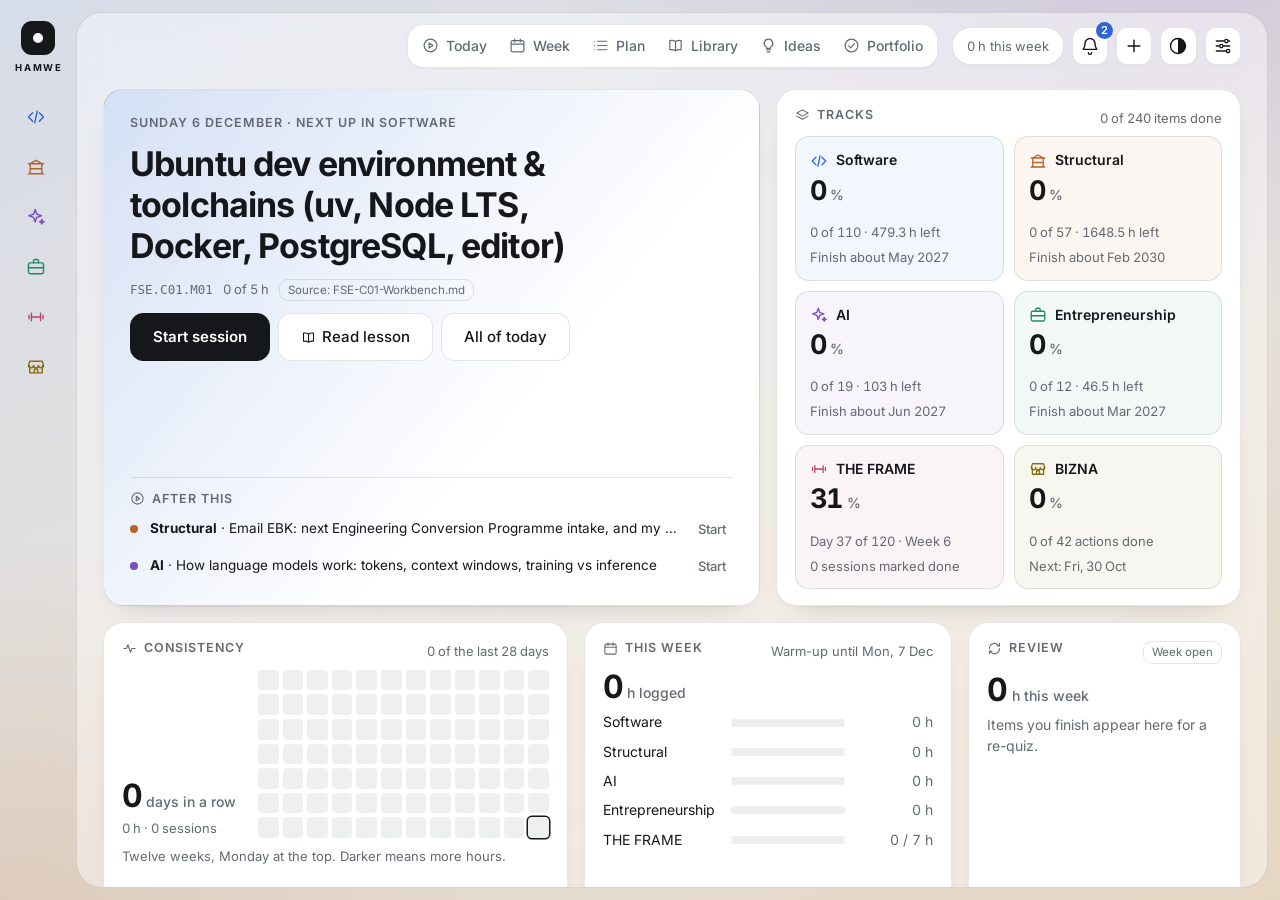
==== commit 7b7a4ea0: "Added biz and frame tracks" ====
--- a/index.html
+++ b/index.html
@@ -577,6 +577,111 @@
 @media (max-width:600px){.prose{padding:16px 15px 24px;font-size:15.5px}.rd-bar,.rd-item,.rd-foot{padding-left:14px;padding-right:14px}.bnav button{font-size:10.5px}}
 @media (min-width:900px){.inner:has(main[data-view="read"]) .top{background:color-mix(in srgb,var(--bg) 62%,transparent);-webkit-backdrop-filter:blur(22px);backdrop-filter:blur(22px)}}
 @media (max-width:899px){.nophone{display:none}}
+
+/* ===== 2.1: Library with an overview tab, a tab per track, and nested stages > volumes > lessons ===== */
+.lv{display:grid;gap:18px;grid-template-columns:minmax(0,1fr);align-items:start}
+.lv>section{display:flex;flex-direction:column;gap:12px;min-width:0}
+.lv .sect-h{display:flex;justify-content:space-between;align-items:center;gap:10px;min-height:30px}
+.lstage{border-radius:16px;background:var(--sunk);padding:6px}
+.lstage>summary,.lvol>summary{list-style:none;cursor:pointer;display:grid;grid-template-columns:16px minmax(0,1fr) auto;gap:10px;align-items:center}
+.lstage>summary::-webkit-details-marker,.lvol>summary::-webkit-details-marker{display:none}
+.lstage>summary{padding:9px 10px;font-weight:700;font-size:14.5px}
+.lstage>summary .meta,.lvol>summary .meta{font-weight:400;white-space:nowrap}
+.chev{width:8px;height:8px;border-right:2px solid var(--muted);border-bottom:2px solid var(--muted);transform:rotate(-45deg);transition:transform .15s;justify-self:center}
+details[open]>summary>.chev{transform:rotate(45deg)}
+.lstage.cur>summary{box-shadow:inset 3px 0 0 var(--tc);border-radius:4px}
+.lvols{display:flex;flex-direction:column;gap:6px;padding:2px 0 0}
+.lvol{background:var(--card);border:1px solid var(--line);border-radius:13px}
+.lvol>summary{padding:11px 13px}
+.lvol .vt{display:flex;flex-direction:column;gap:5px;min-width:0}
+.lvol .vt b{font-size:14.5px;font-weight:600}
+.lvol .vt .bar{max-width:260px}
+.lvol .vbody{padding:0 13px 12px 39px;display:flex;flex-direction:column;gap:6px}
+.lv .tgrid{flex:none}
+@media (min-width:1000px){.lv.home{grid-template-columns:minmax(0,7fr) minmax(0,5fr)}}
+@media (max-width:600px){.lvol .vbody{padding-left:13px}.lvol>summary .meta{display:none}}
+
+/* ===== 3.0: cards and spaced review ===== */
+.cform{display:flex;flex-direction:column;gap:10px}
+.cform textarea{min-height:64px}
+.clist{display:flex;flex-direction:column}
+.crow{display:grid;grid-template-columns:minmax(0,1fr) auto auto;gap:10px;align-items:center;padding:9px 0;border-top:1px solid var(--line);font-size:14px}
+.crow .q{min-width:0}
+.crow .q .meta{display:block;font-size:12.5px}
+.cfilt{display:flex;flex-wrap:wrap;gap:8px;align-items:center}
+.cfilt input[type=text]{flex:1 1 180px;width:auto}
+.cfilt .seg button{padding:5px 10px}
+.rvwrap{max-width:820px;margin:0 auto;width:100%;display:flex;flex-direction:column;gap:14px}
+.fc{padding:0;gap:0;overflow:hidden}
+.fc-top{display:flex;justify-content:space-between;align-items:center;gap:10px;padding:12px 18px;border-bottom:1px solid var(--line);font-size:13px;color:var(--muted)}
+.fc-top .chip{display:flex;align-items:center;gap:6px}
+.fc .prose{padding:22px 24px;font-size:17px;max-width:none;min-height:110px}
+.fc .back{border-top:1px dashed var(--line);background:color-mix(in srgb,var(--tc) 5%,transparent)}
+.fc .back .prose{font-size:16px}
+.fc-act{display:flex;flex-direction:column;gap:10px;padding:14px 18px;border-top:1px solid var(--line)}
+.rate{display:grid;grid-template-columns:repeat(4,minmax(0,1fr));gap:8px}
+.rate .btn{display:flex;flex-direction:column;align-items:center;gap:2px;padding:9px 6px}
+.rate .btn small{font-size:11.5px;color:var(--muted);font-weight:400}
+.rate .btn.pri small{color:inherit;opacity:.75}
+.rvdone{align-items:center;text-align:center;padding:38px 24px;gap:12px}
+.kbd{font:11px var(--mono);border:1px solid var(--line);border-radius:5px;padding:0 5px;color:var(--muted)}
+@media (min-width:1100px){main[data-view="review"]{max-width:none}}
+@media (max-width:600px){.fc .prose{padding:16px 15px;font-size:16px}.crow{grid-template-columns:minmax(0,1fr) auto}.crow .due{display:none}.kbd{display:none}}
+.crow .q .clamp1{display:block;overflow:hidden;text-overflow:ellipsis;white-space:nowrap}
+.cfilt .seg{max-width:100%;overflow-x:auto}
+.cfilt .seg button{white-space:nowrap}
+.howto{font-size:13.5px;color:var(--muted);line-height:1.55}
+
+/* ===== 4.0: two more tracks, THE FRAME and BIZNA; due dates and milestones ===== */
+:root{--c-frame:#b8436c;--c-biz:#8a6d0f}
+@media (prefers-color-scheme:dark){:root:not([data-theme="light"]){--c-frame:#ee8fb0;--c-biz:#dcc45f}}
+:root[data-theme="dark"]{--c-frame:#ee8fb0;--c-biz:#dcc45f}
+.tag.ms{border-color:transparent;background:color-mix(in srgb,var(--c-biz) 18%,transparent);color:var(--c-biz);font-weight:600}
+.splith{font-size:12.5px;color:var(--muted);margin-top:2px}
+.tracks .tgrid{grid-auto-rows:minmax(0,1fr)}
+
+/* ===== 4.0 part 2: THE FRAME (replaces its workbook) ===== */
+.frbar{display:flex;flex-wrap:wrap;gap:8px 12px;align-items:center;justify-content:space-between}
+.frnav{display:flex;align-items:center;gap:8px}
+.frnav b{font-size:16px;min-width:0}
+.frchips{display:flex;flex-wrap:wrap;gap:8px}
+.frchips .stat{padding:9px 13px;flex:1 1 150px}
+.frchips .stat b{font-size:15px}
+.frmv{border:1px solid var(--line);border-radius:14px;padding:12px 14px;display:flex;flex-direction:column;gap:9px}
+.frmv .top1{display:flex;flex-wrap:wrap;justify-content:space-between;gap:6px 12px;align-items:baseline}
+.frmv .var{font-size:13.5px;color:var(--muted)}
+.frin{display:grid;grid-template-columns:128px minmax(120px,1fr) repeat(4,54px) 64px 64px;gap:8px;align-items:end}
+.frin label,.frf label{font-size:11.5px;gap:3px}
+.frin input,.frin select,.frf input,.frf select{padding:7px 8px}
+.frf{display:grid;grid-template-columns:repeat(auto-fit,minmax(118px,1fr));gap:10px;align-items:end}
+.frlist{display:flex;flex-direction:column;gap:10px}
+.frt{overflow-x:auto;border:1px solid var(--line);border-radius:12px}
+.frt table{border-collapse:collapse;width:100%;font-size:13px;white-space:nowrap}
+.frt th,.frt td{padding:7px 10px;border-top:1px solid var(--line);text-align:left;vertical-align:middle}
+.frt thead th{border-top:0;background:var(--sunk);font-weight:600;font-size:12px}
+.frt td.wrap,.frt th.wrap{white-space:normal;min-width:190px}
+.frt tr.cur td{background:color-mix(in srgb,var(--tc) 9%,transparent)}
+.frt input,.frt select{padding:5px 7px;min-width:64px;width:76px}
+.frt input.wide{width:150px}
+.frcal{display:grid;grid-template-columns:minmax(96px,auto) repeat(7,minmax(0,1fr));gap:5px;align-items:stretch;font-size:12px}
+.frcal .wkl{display:flex;flex-direction:column;justify-content:center;color:var(--muted);line-height:1.25;padding-right:6px}
+.frcal .wkl b{color:var(--ink);font-size:12.5px}
+.frcal .hd{font-weight:600;color:var(--muted);text-align:center;padding-bottom:2px}
+.frc{border:1px solid var(--line);border-radius:9px;background:none;font:inherit;font-size:11.5px;color:inherit;padding:5px 4px;display:flex;flex-direction:column;align-items:center;gap:1px;min-width:0}
+.frc b{font-size:12.5px}
+.frc.now{border-color:var(--tc);box-shadow:0 0 0 1px var(--tc)}
+.frc.test{background:color-mix(in srgb,var(--c-biz) 14%,transparent)}
+.frc.Done{background:color-mix(in srgb,var(--good) 20%,transparent);border-color:transparent}
+.frc.Partial{background:color-mix(in srgb,var(--warn) 22%,transparent);border-color:transparent}
+.frc.Missed{opacity:.5;text-decoration:line-through}
+.frc.Moved{border-style:dashed}
+.frchart{width:100%;height:150px;display:block}
+.frg details{border:1px solid var(--line);border-radius:14px;padding:11px 14px}
+.frg details+details{margin-top:10px}
+.frg summary{cursor:pointer;font-weight:600}
+.frg details[open]>summary{margin-bottom:10px}
+@media (max-width:760px){.frin{grid-template-columns:repeat(4,minmax(0,1fr))}.frin .c2{grid-column:span 2}.frcal{grid-template-columns:repeat(7,minmax(0,1fr))}.frcal .wkl{grid-column:1/-1;flex-direction:row;gap:8px;padding-top:6px}.frcal .hd0{display:none}.frc span{display:none}}
+@media (max-width:760px){.frin label:first-child{grid-column:span 2}}
 </style>
 </head>
 <body>
@@ -595,9 +700,19 @@
 <script>
 "use strict";
 const SEED = {"tracks":[{"id":"sw","name":"Software","short":"SW","target":20},{"id":"str","name":"Structural","short":"STR","target":10},{"id":"ai","name":"AI","short":"AI","target":4},{"id":"ent","name":"Entrepreneurship","short":"ENT","target":3},{"id":"rev","name":"Review","short":"REV","target":3,"recurring":true,"label":"Review block: flashcards, weekly review, spaced re-quiz"},{"id":"build","name":"Chama build","short":"BLD","target":0}],"items":[{"id":"FSE.C01.M01","tr":"sw","t":"Ubuntu dev environment & toolchains (uv, Node LTS, Docker, PostgreSQL, editor)","h":5.0,"g":"Stage 1 · C01 Workbench","c":1,"src":"FSE-C01-Workbench.md","n":"","st":"open","o":10},{"id":"FSE.C01.M02","tr":"sw","t":"Git & GitHub workflow (branches, PRs, reviews, commit signing, gh CLI)","h":3.5,"g":"Stage 1 · C01 Workbench","c":1,"src":"FSE-C01-Workbench.md","n":"","st":"open","o":20},{"id":"FSE.C01.M03","tr":"sw","t":"The learning system: AI modes, logs, Anki, explain-backs","h":1.5,"g":"Stage 1 · C01 Workbench","c":1,"src":"FSE-C01-Workbench.md","n":"","st":"open","o":30},{"id":"FSE.C02.M01","tr":"sw","t":"Core refresh: types, functions, collections, comprehensions","h":5.0,"g":"Stage 1 · C02 Python","c":1,"src":"FSE-C02a-Python.md","n":"","st":"open","o":40},{"id":"FSE.C02.M02","tr":"sw","t":"Errors, pytest basics and uv project layout","h":2.5,"g":"Stage 1 · C02 Python","c":1,"src":"FSE-C02a-Python.md","n":"","st":"open","o":50},{"id":"FSE.C02.M03","tr":"sw","t":"Text & data processing: CSV/PDF extraction, regex, Decimal, dates and time zones","h":3.5,"g":"Stage 1 · C02 Python","c":1,"src":"FSE-C02a-Python.md","n":"","st":"open","o":60},{"id":"FSE.C11.M01","tr":"sw","t":"Complexity, arrays, strings, hash maps","h":7.0,"g":"Stage 1 · C11 Computer science foundations","c":1,"src":"FSE-C11a-CSFoundations.md","n":"","st":"open","o":70},{"id":"FSE.C11.M02","tr":"sw","t":"Stacks, queues, linked lists, recursion","h":7.0,"g":"Stage 1 · C11 Computer science foundations","c":1,"src":"FSE-C11a-CSFoundations.md","n":"","st":"open","o":80},{"id":"FSE.C11.M10","tr":"sw","t":"Rolling Mode 0 practice reps (spaced problem sets)","h":22.5,"g":"Stage 1 · C11 Computer science foundations","c":1,"src":"FSE-C11a-CSFoundations.md","n":"","st":"open","o":90},{"id":"FSE.C03.M01","tr":"sw","t":"Relational modelling, normalisation and SQL essentials","h":4.5,"g":"Stage 1 · C03 Data, SQL and ledgers","c":0,"src":"","n":"","st":"open","o":100},{"id":"FSE.C03.M02","tr":"sw","t":"Money handling and double-entry ledger design","h":5.0,"g":"Stage 1 · C03 Data, SQL and ledgers","c":0,"src":"","n":"","st":"open","o":110},{"id":"FSE.C03.M03","tr":"sw","t":"Reconciliation and import pipelines (idempotent imports, matching, audit trails)","h":4.5,"g":"Stage 1 · C03 Data, SQL and ledgers","c":0,"src":"","n":"","st":"open","o":120},{"id":"FSE.C04.M01","tr":"sw","t":"JavaScript essentials: values, closures, modules, async/await","h":2.5,"g":"Stage 1 · C04 Web platform and TypeScript","c":0,"src":"","n":"","st":"open","o":130},{"id":"FSE.C04.M02","tr":"sw","t":"TypeScript essentials: types, unions, narrowing, generics basics, strict mode","h":3.25,"g":"Stage 1 · C04 Web platform and TypeScript","c":0,"src":"","n":"","st":"open","o":140},{"id":"FSE.C04.M03","tr":"sw","t":"HTML, CSS layout, responsive design and accessibility essentials","h":4.25,"g":"Stage 1 · C04 Web platform and TypeScript","c":0,"src":"","n":"","st":"open","o":150},{"id":"FSE.C05.M01","tr":"sw","t":"Django essentials: project structure, models/ORM, admin","h":3.5,"g":"Stage 1 · C05 Backend: Django, DRF, FastAPI","c":0,"src":"","n":"","st":"open","o":160},{"id":"FSE.C05.M02","tr":"sw","t":"DRF: serializers, viewsets, authentication and permissions","h":4.25,"g":"Stage 1 · C05 Backend: Django, DRF, FastAPI","c":0,"src":"","n":"","st":"open","o":170},{"id":"FSE.C05.M03","tr":"sw","t":"Background work: Django Tasks API with a database-backed worker; scheduling","h":2.25,"g":"Stage 1 · C05 Backend: Django, DRF, FastAPI","c":0,"src":"","n":"","st":"open","o":180},{"id":"FSE.C05.M10","tr":"sw","t":"Django security settings and auth (allauth, sessions vs tokens, CSP)","h":3.5,"g":"Stage 1 · C05 Backend: Django, DRF, FastAPI","c":0,"src":"","n":"","st":"open","o":190},{"id":"FSE.C05.M12","tr":"sw","t":"Server-rendered Django: templates, forms, messages, HTMX partials","h":3.5,"g":"Stage 1 · C05 Backend: Django, DRF, FastAPI","c":0,"src":"","n":"","st":"open","o":200},{"id":"FSE.C08.M01","tr":"sw","t":"Test strategy and API tests (pytest, pytest-django, DRF)","h":2.5,"g":"Stage 1 · C08 Testing and code quality","c":0,"src":"","n":"","st":"open","o":210},{"id":"FSE.C12.M01","tr":"sw","t":"Modular monolith, DDD-lite and module contracts","h":3.5,"g":"Stage 1 · C12 Architecture and system design","c":0,"src":"","n":"","st":"open","o":220},{"id":"FSE.C12.M02","tr":"sw","t":"Multi-tenancy models and trade-offs (incl. Postgres row-level security)","h":3.0,"g":"Stage 1 · C12 Architecture and system design","c":0,"src":"","n":"","st":"open","o":230},{"id":"FSE.C06.M01","tr":"sw","t":"React core mental model","h":2.5,"g":"Stage 1 · C06 Frontend: React","c":0,"src":"","n":"","st":"open","o":240},{"id":"FSE.C09.M01","tr":"sw","t":"Docker and Compose, twelve-factor config, HTTPS, first deploy and backups","h":4.25,"g":"Stage 1 · C09 DevOps and operations","c":0,"src":"","n":"","st":"open","o":250},{"id":"FSE.C09.M03","tr":"sw","t":"Backups, restore drills and production PostgreSQL","h":4.0,"g":"Stage 1 · C09 DevOps and operations","c":0,"src":"","n":"","st":"open","o":260},{"id":"FSE.C10.M01","tr":"sw","t":"Security foundations: OWASP Top 10 and secure defaults for API and mobile","h":2.5,"g":"Stage 1 · C10 Security and privacy","c":0,"src":"","n":"","st":"open","o":270},{"id":"FSE.C10.M02","tr":"sw","t":"AuthN/AuthZ, RBAC, tenant isolation and audit logging","h":4.0,"g":"Stage 1 · C10 Security and privacy","c":0,"src":"","n":"","st":"open","o":280},{"id":"FSE.C01.M05","tr":"sw","t":"Debugging & reading docs/errors across Python, Django and React Native","h":3.5,"g":"Stage 2 · C01 Workbench","c":1,"src":"FSE-C01-Workbench.md","n":"","st":"open","o":290},{"id":"FSE.C02.M04","tr":"sw","t":"Iterators, generators, decorators, context managers","h":6.0,"g":"Stage 2 · C02 Python","c":1,"src":"FSE-C02a-Python.md","n":"","st":"open","o":300},{"id":"FSE.C02.M05","tr":"sw","t":"Typing in depth: generics, protocols, dataclasses, Pydantic","h":6.0,"g":"Stage 2 · C02 Python","c":1,"src":"FSE-C02a-Python.md","n":"","st":"open","o":310},{"id":"FSE.C11.M03","tr":"sw","t":"Sorting and searching","h":7.0,"g":"Stage 2 · C11 Computer science foundations","c":1,"src":"FSE-C11a-CSFoundations.md","n":"","st":"open","o":320},{"id":"FSE.C11.M04","tr":"sw","t":"Trees, binary search trees, heaps","h":7.0,"g":"Stage 2 · C11 Computer science foundations","c":1,"src":"FSE-C11a-CSFoundations.md","n":"","st":"open","o":330},{"id":"FSE.C03.M04","tr":"sw","t":"Indexes, query plans, transactions and isolation","h":5.0,"g":"Stage 2 · C03 Data, SQL and ledgers","c":0,"src":"","n":"","st":"open","o":340},{"id":"FSE.C04.M04","tr":"sw","t":"TypeScript depth: generics, utility and conditional types, Zod contracts","h":3.25,"g":"Stage 2 · C04 Web platform and TypeScript","c":0,"src":"","n":"","st":"open","o":350},{"id":"FSE.C05.M04","tr":"sw","t":"API design: REST, OpenAPI, versioning, pagination, filtering, idempotency","h":3.5,"g":"Stage 2 · C05 Backend: Django, DRF, FastAPI","c":0,"src":"","n":"","st":"open","o":360},{"id":"FSE.C05.M05","tr":"sw","t":"Files, object storage, PDF/reports, caching","h":3.5,"g":"Stage 2 · C05 Backend: Django, DRF, FastAPI","c":0,"src":"","n":"","st":"open","o":370},{"id":"FSE.C05.M07","tr":"sw","t":"Multi-tenancy with django-tenants and module entitlements","h":3.0,"g":"Stage 2 · C05 Backend: Django, DRF, FastAPI","c":0,"src":"","n":"","st":"open","o":380},{"id":"FSE.C08.M03","tr":"sw","t":"Code review, including AI-written pull requests; seeded-defect drills","h":3.5,"g":"Stage 2 · C08 Testing and code quality","c":0,"src":"","n":"","st":"open","o":390},{"id":"FSE.C08.M04","tr":"sw","t":"End-to-end web testing with Playwright","h":3.5,"g":"Stage 2 · C08 Testing and code quality","c":0,"src":"","n":"","st":"open","o":400},{"id":"FSE.C08.M05","tr":"sw","t":"Static analysis, typing as tests, and refactoring","h":3.0,"g":"Stage 2 · C08 Testing and code quality","c":0,"src":"","n":"","st":"open","o":410},{"id":"FSE.C12.M03","tr":"sw","t":"Integration patterns: webhooks, queues, retries, idempotency, outbox","h":4.0,"g":"Stage 2 · C12 Architecture and system design","c":0,"src":"","n":"","st":"open","o":420},{"id":"FSE.C12.M04","tr":"sw","t":"ADRs, event-driven basics, caching and scaling","h":3.5,"g":"Stage 2 · C12 Architecture and system design","c":0,"src":"","n":"","st":"open","o":430},{"id":"FSE.C06.M02","tr":"sw","t":"React for the web with Vite and TypeScript; routing","h":3.5,"g":"Stage 2 · C06 Frontend: React","c":0,"src":"","n":"","st":"open","o":440},{"id":"FSE.C06.M03","tr":"sw","t":"Server state with TanStack Query; forms and validation with Zod","h":3.5,"g":"Stage 2 · C06 Frontend: React","c":0,"src":"","n":"","st":"open","o":450},{"id":"FSE.C06.M04","tr":"sw","t":"Design systems, component libraries, i18n (English/Swahili), accessibility","h":3.25,"g":"Stage 2 · C06 Frontend: React","c":0,"src":"","n":"","st":"open","o":460},{"id":"FSE.C06.M05","tr":"sw","t":"Frontend testing (Vitest, Testing Library) and performance (React Compiler)","h":3.5,"g":"Stage 2 · C06 Frontend: React","c":0,"src":"","n":"","st":"open","o":470},{"id":"FSE.C09.M02","tr":"sw","t":"CI/CD with GitHub Actions; environments; migrations in pipelines","h":4.0,"g":"Stage 2 · C09 DevOps and operations","c":0,"src":"","n":"","st":"open","o":480},{"id":"FSE.C09.M04","tr":"sw","t":"Observability: logs, metrics, traces, error tracking","h":4.5,"g":"Stage 2 · C09 DevOps and operations","c":0,"src":"","n":"","st":"open","o":490},{"id":"FSE.C10.M03","tr":"sw","t":"Threat modelling (STRIDE-lite) and ASVS Level 1","h":3.5,"g":"Stage 2 · C10 Security and privacy","c":0,"src":"","n":"","st":"open","o":500},{"id":"FSE.C10.M04","tr":"sw","t":"Supply chain, secrets, and agent/LLM risks","h":3.5,"g":"Stage 2 · C10 Security and privacy","c":0,"src":"","n":"","st":"open","o":510},{"id":"FSE.C10.M05","tr":"sw","t":"Privacy engineering under the Kenya Data Protection Act","h":4.0,"g":"Stage 2 · C10 Security and privacy","c":0,"src":"","n":"","st":"open","o":520},{"id":"FSE.C01.M04","tr":"sw","t":"Linux & CLI depth (shell scripting, processes, permissions, systemd, ssh)","h":4.5,"g":"Stage 3 · C01 Workbench","c":1,"src":"FSE-C01-Workbench.md","n":"","st":"open","o":530},{"id":"FSE.C01.M06","tr":"sw","t":"Networking tools for developers (DNS, TLS, curl, mtr, latency measurement)","h":2.5,"g":"Stage 3 · C01 Workbench","c":1,"src":"FSE-C01-Workbench.md","n":"","st":"open","o":540},{"id":"FSE.C02.M06","tr":"sw","t":"The object model and data model (dunder methods, descriptors, composition)","h":7.0,"g":"Stage 3 · C02 Python","c":0,"src":"","n":"","st":"open","o":550},{"id":"FSE.C02.M07","tr":"sw","t":"Concurrency: threads, processes, asyncio; free-threading awareness","h":7.0,"g":"Stage 3 · C02 Python","c":0,"src":"","n":"","st":"open","o":560},{"id":"FSE.C02.M08","tr":"sw","t":"Standard library tour and performance (profiling, complexity in Python)","h":5.5,"g":"Stage 3 · C02 Python","c":0,"src":"","n":"","st":"open","o":570},{"id":"FSE.C02.M09","tr":"sw","t":"Packaging and tooling (pyproject, ruff, type checkers, pre-commit hooks)","h":3.5,"g":"Stage 3 · C02 Python","c":0,"src":"","n":"","st":"open","o":580},{"id":"FSE.C02.M10","tr":"sw","t":"Data analysis and visualisation for products (pandas, Matplotlib); builds on STRUCTURES V01.M10 numerics","h":5.0,"g":"Stage 3 · C02 Python","c":0,"src":"","n":"","st":"open","o":590},{"id":"FSE.C11.M05","tr":"sw","t":"Graphs: BFS/DFS, shortest paths","h":8.0,"g":"Stage 3 · C11 Computer science foundations","c":0,"src":"","n":"","st":"open","o":600},{"id":"FSE.C11.M06","tr":"sw","t":"Dynamic programming (working depth)","h":7.0,"g":"Stage 3 · C11 Computer science foundations","c":0,"src":"","n":"","st":"open","o":610},{"id":"FSE.C03.M05","tr":"sw","t":"Advanced SQL: window functions, CTEs, reporting queries","h":5.5,"g":"Stage 3 · C03 Data, SQL and ledgers","c":0,"src":"","n":"","st":"open","o":620},{"id":"FSE.C03.M06","tr":"sw","t":"Migrations, schema evolution and data quality","h":4.5,"g":"Stage 3 · C03 Data, SQL and ledgers","c":0,"src":"","n":"","st":"open","o":630},{"id":"FSE.C03.M07","tr":"sw","t":"PostgreSQL operations (roles, backups, PITR, pooling, extensions incl. pgvector)","h":5.5,"g":"Stage 3 · C03 Data, SQL and ledgers","c":0,"src":"","n":"","st":"open","o":640},{"id":"FSE.C03.M08","tr":"sw","t":"SQLite on device and sync-friendly schemas","h":4.5,"g":"Stage 3 · C03 Data, SQL and ledgers","c":0,"src":"","n":"","st":"open","o":650},{"id":"FSE.C04.M05","tr":"sw","t":"JavaScript in depth: event loop, prototypes, iterators, performance","h":4.5,"g":"Stage 3 · C04 Web platform and TypeScript","c":0,"src":"","n":"","st":"open","o":660},{"id":"FSE.C04.M06","tr":"sw","t":"HTTP and the browser: fetch, CORS, cookies, caching, security headers, CSP","h":4.5,"g":"Stage 3 · C04 Web platform and TypeScript","c":0,"src":"","n":"","st":"open","o":670},{"id":"FSE.C04.M07","tr":"sw","t":"Tooling: Node, package managers, Vite, linters/formatters, monorepos","h":3.5,"g":"Stage 3 · C04 Web platform and TypeScript","c":0,"src":"","n":"","st":"open","o":680},{"id":"FSE.C05.M06","tr":"sw","t":"Webhooks and payment callbacks (Daraja patterns)","h":4.5,"g":"Stage 3 · C05 Backend: Django, DRF, FastAPI","c":0,"src":"","n":"","st":"open","o":690},{"id":"FSE.C05.M08","tr":"sw","t":"ORM depth: query optimisation, N+1, transactions, row locking","h":5.5,"g":"Stage 3 · C05 Backend: Django, DRF, FastAPI","c":0,"src":"","n":"","st":"open","o":700},{"id":"FSE.C05.M09","tr":"sw","t":"FastAPI for AI and lightweight services","h":5.5,"g":"Stage 3 · C05 Backend: Django, DRF, FastAPI","c":0,"src":"","n":"","st":"open","o":710},{"id":"FSE.C08.M02","tr":"sw","t":"Fixtures, factories and property-based tests (Hypothesis) for ledgers","h":3.5,"g":"Stage 3 · C08 Testing and code quality","c":0,"src":"","n":"","st":"open","o":720},{"id":"FSE.C08.M06","tr":"sw","t":"Contract and schema tests (OpenAPI)","h":3.5,"g":"Stage 3 · C08 Testing and code quality","c":0,"src":"","n":"","st":"open","o":730},{"id":"FSE.C08.M07","tr":"sw","t":"TDD practice (Mode 0 katas)","h":4.5,"g":"Stage 3 · C08 Testing and code quality","c":0,"src":"","n":"","st":"open","o":740},{"id":"FSE.C08.M08","tr":"sw","t":"Mobile testing and test-data management","h":3.5,"g":"Stage 3 · C08 Testing and code quality","c":0,"src":"","n":"","st":"open","o":750},{"id":"FSE.C12.M05","tr":"sw","t":"Offline-first and local-first: sync engines, CRDTs, conflict resolution","h":5.5,"g":"Stage 3 · C12 Architecture and system design","c":0,"src":"","n":"","st":"open","o":760},{"id":"FSE.C12.M06","tr":"sw","t":"ERP case studies: Frappe/ERPNext and others (comparative)","h":4.5,"g":"Stage 3 · C12 Architecture and system design","c":0,"src":"","n":"","st":"open","o":770},{"id":"FSE.C12.M07","tr":"sw","t":"The module factory pattern (templates, code generation, entitlements)","h":4.5,"g":"Stage 3 · C12 Architecture and system design","c":0,"src":"","n":"","st":"open","o":780},{"id":"FSE.C06.M06","tr":"sw","t":"Application architecture and client state management","h":4.5,"g":"Stage 3 · C06 Frontend: React","c":0,"src":"","n":"","st":"open","o":790},{"id":"FSE.C06.M07","tr":"sw","t":"Dashboards and data visualisation for PMO reporting","h":4.5,"g":"Stage 3 · C06 Frontend: React","c":0,"src":"","n":"","st":"open","o":800},{"id":"FSE.C06.M08","tr":"sw","t":"Auth flows in SPAs (sessions, CSRF, passkeys UX)","h":3.5,"g":"Stage 3 · C06 Frontend: React","c":0,"src":"","n":"","st":"open","o":810},{"id":"FSE.C07.M01","tr":"sw","t":"Expo and React Native essentials: Expo Router, components, styling, dev builds","h":3.5,"g":"Stage 3 · C07 Mobile: React Native and Expo","c":0,"src":"","n":"","st":"open","o":820},{"id":"FSE.C07.M02","tr":"sw","t":"Data fetching, forms and local persistence (expo-sqlite)","h":3.5,"g":"Stage 3 · C07 Mobile: React Native and Expo","c":0,"src":"","n":"","st":"open","o":830},{"id":"FSE.C07.M03","tr":"sw","t":"Builds and distribution: EAS, Play Console tracks, OTA updates, developer verification","h":3.5,"g":"Stage 3 · C07 Mobile: React Native and Expo","c":0,"src":"","n":"","st":"open","o":840},{"id":"FSE.C07.M04","tr":"sw","t":"Offline sync patterns and background tasks","h":5.5,"g":"Stage 3 · C07 Mobile: React Native and Expo","c":0,"src":"","n":"","st":"open","o":850},{"id":"FSE.C07.M05","tr":"sw","t":"Notifications: push, SMS fallback, deep links","h":3.5,"g":"Stage 3 · C07 Mobile: React Native and Expo","c":0,"src":"","n":"","st":"open","o":860},{"id":"FSE.C07.M06","tr":"sw","t":"Device APIs: camera, location, files, signatures","h":4.5,"g":"Stage 3 · C07 Mobile: React Native and Expo","c":0,"src":"","n":"","st":"open","o":870},{"id":"FSE.C07.M07","tr":"sw","t":"Android realities: low-end devices, data costs, performance profiling","h":3.5,"g":"Stage 3 · C07 Mobile: React Native and Expo","c":0,"src":"","n":"","st":"open","o":880},{"id":"FSE.C07.M09","tr":"sw","t":"Mobile testing (React Native Testing Library; E2E options)","h":3.5,"g":"Stage 3 · C07 Mobile: React Native and Expo","c":0,"src":"","n":"","st":"open","o":890},{"id":"FSE.C09.M05","tr":"sw","t":"Uptime, incident response and runbooks","h":3.5,"g":"Stage 3 · C09 DevOps and operations","c":0,"src":"","n":"","st":"open","o":900},{"id":"FSE.C09.M06","tr":"sw","t":"Hosting in practice and cost control (FinOps)","h":4.5,"g":"Stage 3 · C09 DevOps and operations","c":0,"src":"","n":"","st":"open","o":910},{"id":"FSE.C09.M07","tr":"sw","t":"Server hardening and an introduction to infrastructure as code","h":4.5,"g":"Stage 3 · C09 DevOps and operations","c":0,"src":"","n":"","st":"open","o":920},{"id":"FSE.C10.M06","tr":"sw","t":"Payment-flow security and fraud patterns","h":3.5,"g":"Stage 3 · C10 Security and privacy","c":0,"src":"","n":"","st":"open","o":930},{"id":"FSE.C10.M07","tr":"sw","t":"Mobile security and Google Play policy compliance","h":3.5,"g":"Stage 3 · C10 Security and privacy","c":0,"src":"","n":"","st":"open","o":940},{"id":"FSE.C10.M09","tr":"sw","t":"Hands-on web security labs (PortSwigger Web Security Academy)","h":5.5,"g":"Stage 3 · C10 Security and privacy","c":0,"src":"","n":"","st":"open","o":950},{"id":"FSE.C11.M07","tr":"sw","t":"How computers work: memory, processes, concurrency","h":7.0,"g":"Stage 4 · C11 Computer science foundations","c":0,"src":"","n":"","st":"open","o":960},{"id":"FSE.C04.M08","tr":"sw","t":"Web performance and accessibility testing","h":3.5,"g":"Stage 4 · C04 Web platform and TypeScript","c":0,"src":"","n":"","st":"open","o":970},{"id":"FSE.C04.M09","tr":"sw","t":"CSS and UI depth for commerce sites (layout systems, SEO-friendly markup)","h":4.5,"g":"Stage 4 · C04 Web platform and TypeScript","c":0,"src":"","n":"","st":"open","o":980},{"id":"FSE.C05.M11","tr":"sw","t":"Django in depth: request lifecycle, middleware, signals, templates (HTMX awareness)","h":5.5,"g":"Stage 4 · C05 Backend: Django, DRF, FastAPI","c":0,"src":"","n":"","st":"open","o":990},{"id":"FSE.C12.M08","tr":"sw","t":"System design practice: estimates, failure modes, capacity","h":4.5,"g":"Stage 4 · C12 Architecture and system design","c":0,"src":"","n":"","st":"open","o":1000},{"id":"FSE.C06.M09","tr":"sw","t":"Commerce frontends: SEO, server rendering options, performance budgets","h":5.0,"g":"Stage 4 · C06 Frontend: React","c":0,"src":"","n":"","st":"open","o":1010},{"id":"FSE.C11.M08","tr":"sw","t":"Networks for engineers: TCP/IP, DNS, TLS","h":6.0,"g":"Stage 5 · C11 Computer science foundations","c":0,"src":"","n":"","st":"open","o":1020},{"id":"FSE.C11.M09","tr":"sw","t":"Operating systems for engineers","h":7.0,"g":"Stage 5 · C11 Computer science foundations","c":0,"src":"","n":"","st":"open","o":1030},{"id":"FSE.C03.M09","tr":"sw","t":"Analytics and time-series basics (PMO dashboards, farm sensors)","h":3.5,"g":"Stage 5 · C03 Data, SQL and ledgers","c":0,"src":"","n":"","st":"open","o":1040},{"id":"FSE.C09.M08","tr":"sw","t":"Scaling basics: load balancing, connection pooling, CDN","h":3.5,"g":"Stage 5 · C09 DevOps and operations","c":0,"src":"","n":"","st":"open","o":1050},{"id":"FSE.C07.M08","tr":"sw","t":"Native modules with the Expo Modules API and Kotlin","h":5.5,"g":"Stage 6 · C07 Mobile: React Native and Expo","c":0,"src":"","n":"","st":"open","o":1060},{"id":"FSE.C10.M08","tr":"sw","t":"Children's data, monitoring ethics and age-appropriate design","h":4.5,"g":"Stage 6 · C10 Security and privacy","c":0,"src":"","n":"","st":"open","o":1070},{"id":"STR.EBK.01","tr":"str","t":"Email EBK: next Engineering Conversion Programme intake, and my eligibility as a BTech holder","h":1,"g":"Registration route","c":1,"src":"","n":"Replaces the plan's Graduate Engineer application. Ask for: next intake date, entry requirements, fees, and whether earlier supervised work can count.","st":"open","o":1080},{"id":"STR.EBK.02","tr":"str","t":"Decide on KETRB registration as a Candidate Engineering Technologist","h":1.5,"g":"Registration route","c":1,"src":"","n":"A registration you can hold now, separate from the EBK route. Check the current requirements on the KETRB site before applying.","st":"open","o":1090},{"id":"STR.SETUP","tr":"str","t":"Week 1 setup and orientation (toolkit, diagnostic, EBK admin)","h":10,"g":"Setup","c":1,"src":"STR-V00-Navigator.md","n":"","st":"open","o":1100},{"id":"STR.V01.M01","tr":"str","t":"Units, vectors, free-body diagrams","h":6,"g":"V01 Mechanics and maths","c":1,"src":"STR-V01-Mechanics-Maths.md","n":"","st":"open","o":1110},{"id":"STR.V01.M02","tr":"str","t":"Equilibrium, supports, determinacy","h":8,"g":"V01 Mechanics and maths","c":1,"src":"STR-V01-Mechanics-Maths.md","n":"","st":"open","o":1120},{"id":"STR.V01.M03","tr":"str","t":"Trusses and frames: method of joints and sections","h":8,"g":"V01 Mechanics and maths","c":1,"src":"STR-V01-Mechanics-Maths.md","n":"","st":"open","o":1130},{"id":"STR.V01.M04","tr":"str","t":"Distributed loads, centroids, section properties","h":8,"g":"V01 Mechanics and maths","c":1,"src":"STR-V01-Mechanics-Maths.md","n":"","st":"open","o":1140},{"id":"STR.V01.M05","tr":"str","t":"Axial, shear and moment diagrams","h":8,"g":"V01 Mechanics and maths","c":1,"src":"STR-V01-Mechanics-Maths.md","n":"","st":"open","o":1150},{"id":"STR.V01.M06","tr":"str","t":"Stress, strain and material behaviour","h":6,"g":"V01 Mechanics and maths","c":1,"src":"STR-V01-Mechanics-Maths.md","n":"","st":"open","o":1160},{"id":"STR.V01.M07","tr":"str","t":"Bending and shear stress, combined stress, Mohr’s circle","h":8,"g":"V01 Mechanics and maths","c":1,"src":"STR-V01-Mechanics-Maths.md","n":"","st":"open","o":1170},{"id":"STR.V01.M08","tr":"str","t":"Torsion; beam deflections (Macaulay, moment-area)","h":8,"g":"V01 Mechanics and maths","c":1,"src":"STR-V01-Mechanics-Maths.md","n":"","st":"open","o":1180},{"id":"STR.V01.M09","tr":"str","t":"Buckling: Euler, effective length, imperfections","h":5,"g":"V01 Mechanics and maths","c":1,"src":"STR-V01-Mechanics-Maths.md","n":"","st":"open","o":1190},{"id":"STR.V01.M10","tr":"str","t":"Maths toolkit: linear algebra, calculus, numerical methods","h":5,"g":"V01 Mechanics and maths","c":1,"src":"STR-V01-Mechanics-Maths.md","n":"","st":"open","o":1200},{"id":"STR.V02.M01","tr":"str","t":"Determinacy, stability, idealisation, load paths","h":6,"g":"V02 Structural analysis","c":0,"src":"","n":"","st":"open","o":1210},{"id":"STR.V02.M02","tr":"str","t":"Virtual work and energy methods","h":10,"g":"V02 Structural analysis","c":0,"src":"","n":"","st":"open","o":1220},{"id":"STR.V02.M03","tr":"str","t":"Influence lines and moving loads","h":6,"g":"V02 Structural analysis","c":0,"src":"","n":"","st":"open","o":1230},{"id":"STR.V02.M04","tr":"str","t":"Force (flexibility) method","h":10,"g":"V02 Structural analysis","c":0,"src":"","n":"","st":"open","o":1240},{"id":"STR.V02.M05","tr":"str","t":"Slope-deflection","h":8,"g":"V02 Structural analysis","c":0,"src":"","n":"","st":"open","o":1250},{"id":"STR.V02.M06","tr":"str","t":"Moment distribution, including sway","h":10,"g":"V02 Structural analysis","c":0,"src":"","n":"","st":"open","o":1260},{"id":"STR.V02.M07","tr":"str","t":"Approximate methods: portal, cantilever, sub-frames","h":6,"g":"V02 Structural analysis","c":0,"src":"","n":"","st":"open","o":1270},{"id":"STR.V02.M08","tr":"str","t":"Direct stiffness: trusses","h":8,"g":"V02 Structural analysis","c":0,"src":"","n":"","st":"open","o":1280},{"id":"STR.V02.M09","tr":"str","t":"Direct stiffness: beams and plane frames (Python solver)","h":12,"g":"V02 Structural analysis","c":0,"src":"","n":"","st":"open","o":1290},{"id":"STR.V02.M10","tr":"str","t":"Intro to FE; first software model and verification","h":10,"g":"V02 Structural analysis","c":0,"src":"","n":"","st":"open","o":1300},{"id":"STR.V02.M11","tr":"str","t":"Arches, cables, space frames, plastic analysis intro","h":4,"g":"V02 Structural analysis","c":0,"src":"","n":"","st":"open","o":1310},{"id":"STR.V03.M01","tr":"str","t":"Design philosophies: permissible stress to limit states","h":6,"g":"V03 Actions, loads, design philosophy","c":0,"src":"","n":"","st":"open","o":1320},{"id":"STR.V03.M02","tr":"str","t":"EN 1990 + Kenya NA, combinations; full BS 8110/5950 alternative","h":9,"g":"V03 Actions, loads, design philosophy","c":0,"src":"","n":"","st":"open","o":1330},{"id":"STR.V03.M03","tr":"str","t":"Permanent and imposed actions: EN 1991-1-1 and BS 6399-1","h":5,"g":"V03 Actions, loads, design philosophy","c":0,"src":"","n":"","st":"open","o":1340},{"id":"STR.V03.M04","tr":"str","t":"Wind I: EN 1991-1-4 + full BS 6399-2 alternative","h":10,"g":"V03 Actions, loads, design philosophy","c":0,"src":"","n":"","st":"open","o":1350},{"id":"STR.V03.M05","tr":"str","t":"Wind II: canopies, monopitch roofs, free-standing panels","h":7,"g":"V03 Actions, loads, design philosophy","c":0,"src":"","n":"","st":"open","o":1360},{"id":"STR.V03.M06","tr":"str","t":"Thermal, execution and accidental actions; robustness","h":5,"g":"V03 Actions, loads, design philosophy","c":0,"src":"","n":"","st":"open","o":1370},{"id":"STR.V03.M07","tr":"str","t":"Load takedown of a building (Python + drawing)","h":7,"g":"V03 Actions, loads, design philosophy","c":0,"src":"","n":"","st":"open","o":1380},{"id":"STR.V03.M08","tr":"str","t":"Phase 1 integration and G1 gate exam","h":5,"g":"V03 Actions, loads, design philosophy","c":0,"src":"","n":"","st":"open","o":1390},{"id":"STR.V15a","tr":"str","t":"Practice primer (EBK, supervision, ethics, stamps)","h":8,"g":"Phase 2 · Low and mid-rise buildings","c":0,"src":"","n":"","st":"open","o":1400},{"id":"STR.V04","tr":"str","t":"RC Design I (incl. 12 h BS 8110 alternatives)","h":132,"g":"Phase 2 · Low and mid-rise buildings","c":0,"src":"","n":"","st":"open","o":1410},{"id":"STR.V05","tr":"str","t":"Steel Design I (incl. MP-P2-1 canopy, BS 5950 alternatives)","h":125,"g":"Phase 2 · Low and mid-rise buildings","c":0,"src":"","n":"","st":"open","o":1420},{"id":"STR.V06","tr":"str","t":"Timber and Masonry (incl. BS 5628/5268 alternatives)","h":55,"g":"Phase 2 · Low and mid-rise buildings","c":0,"src":"","n":"","st":"open","o":1430},{"id":"STR.V07","tr":"str","t":"Geotechnics and Foundations I (incl. MP-P2-2 PV footing)","h":79,"g":"Phase 2 · Low and mid-rise buildings","c":0,"src":"","n":"","st":"open","o":1440},{"id":"STR.CAP-P2-1","tr":"str","t":"Capstone: RC frame, 4–6 storeys, Nairobi","h":68,"g":"Phase 2 · Low and mid-rise buildings","c":0,"src":"","n":"","st":"open","o":1450},{"id":"STR.CAP-P2-2","tr":"str","t":"Capstone: steel portal-frame shed","h":40,"g":"Phase 2 · Low and mid-rise buildings","c":0,"src":"","n":"","st":"open","o":1460},{"id":"STR.G2","tr":"str","t":"Gate G2 and mock interview","h":5,"g":"Phase 2 · Low and mid-rise buildings","c":0,"src":"","n":"","st":"open","o":1470},{"id":"STR.V08","tr":"str","t":"Advanced Concrete","h":96,"g":"Phase 3 · High-rise","c":0,"src":"","n":"","st":"open","o":1480},{"id":"STR.V09","tr":"str","t":"Tall Building Systems (incl. seismic)","h":112,"g":"Phase 3 · High-rise","c":0,"src":"","n":"","st":"open","o":1490},{"id":"STR.V10","tr":"str","t":"Deep Foundations and Basements","h":63,"g":"Phase 3 · High-rise","c":0,"src":"","n":"","st":"open","o":1500},{"id":"STR.CAP-P3-1","tr":"str","t":"Capstone: 15–25 storey scheme design","h":72,"g":"Phase 3 · High-rise","c":0,"src":"","n":"","st":"open","o":1510},{"id":"STR.G3","tr":"str","t":"Gate G3","h":5,"g":"Phase 3 · High-rise","c":0,"src":"","n":"","st":"open","o":1520},{"id":"STR.V11","tr":"str","t":"Energy Infrastructure Structures","h":120,"g":"Phase 4 · Energy and industrial infrastructure","c":0,"src":"","n":"","st":"open","o":1530},{"id":"STR.CAP-P4-1","tr":"str","t":"Capstone: PV ground-mount system","h":35,"g":"Phase 4 · Energy and industrial infrastructure","c":0,"src":"","n":"","st":"open","o":1540},{"id":"STR.CAP-P4-2","tr":"str","t":"Capstone: fuel/EV station canopy","h":38,"g":"Phase 4 · Energy and industrial infrastructure","c":0,"src":"","n":"","st":"open","o":1550},{"id":"STR.G4","tr":"str","t":"Gate G4 and mock interview","h":5,"g":"Phase 4 · Energy and industrial infrastructure","c":0,"src":"","n":"","st":"open","o":1560},{"id":"STR.V12","tr":"str","t":"FEA and Nonlinear Analysis","h":80,"g":"Phase 5 · Specialist depth","c":0,"src":"","n":"","st":"open","o":1570},{"id":"STR.V13","tr":"str","t":"Connections, Fatigue and Dynamics","h":82,"g":"Phase 5 · Specialist depth","c":0,"src":"","n":"","st":"open","o":1580},{"id":"STR.V14","tr":"str","t":"Geotechnics in Depth","h":60,"g":"Phase 5 · Specialist depth","c":0,"src":"","n":"","st":"open","o":1590},{"id":"STR.G5","tr":"str","t":"Gate G5","h":5,"g":"Phase 5 · Specialist depth","c":0,"src":"","n":"","st":"open","o":1600},{"id":"STR.V15b","tr":"str","t":"Professional Practice and EBK","h":32,"g":"Phase 6 · Practice, registration and tooling","c":0,"src":"","n":"","st":"open","o":1610},{"id":"STR.V16","tr":"str","t":"Structural Software Engineering","h":70,"g":"Phase 6 · Practice, registration and tooling","c":0,"src":"","n":"","st":"open","o":1620},{"id":"STR.V17","tr":"str","t":"Trends and Frontiers: full study","h":25,"g":"Phase 6 · Practice, registration and tooling","c":0,"src":"","n":"","st":"open","o":1630},{"id":"STR.G6","tr":"str","t":"Gate G6: final review","h":10,"g":"Phase 6 · Practice, registration and tooling","c":0,"src":"","n":"","st":"open","o":1640},{"id":"AI.F01","tr":"ai","t":"How language models work: tokens, context windows, training vs inference","h":8,"g":"1 · Literacy and power use","c":1,"src":"AI roadmap documents","n":"From your AI roadmaps. Hours are an estimate; adjust after the first session.","st":"open","o":1650},{"id":"AI.F02","tr":"ai","t":"The AI landscape and the vocabulary practitioners use","h":4,"g":"1 · Literacy and power use","c":1,"src":"AI roadmap documents","n":"From your AI roadmaps. Hours are an estimate; adjust after the first session.","st":"open","o":1660},{"id":"AI.P01","tr":"ai","t":"Prompting: system prompts, few-shot examples, structured output","h":10,"g":"1 · Literacy and power use","c":1,"src":"AI roadmap documents","n":"From your AI roadmaps. Hours are an estimate; adjust after the first session.","st":"open","o":1670},{"id":"AI.P02","tr":"ai","t":"Managing context, judging outputs and spotting hallucinations","h":6,"g":"1 · Literacy and power use","c":1,"src":"AI roadmap documents","n":"From your AI roadmaps. Hours are an estimate; adjust after the first session.","st":"open","o":1680},{"id":"FSE.C13.M07","tr":"ai","t":"LLM APIs: messages, structured output, tool use, cost and latency","h":4.5,"g":"2 · Building AI features","c":0,"src":"","n":"","st":"open","o":1690},{"id":"FSE.C13.M08","tr":"ai","t":"RAG and embeddings (pgvector, LanceDB)","h":5.5,"g":"2 · Building AI features","c":0,"src":"","n":"","st":"open","o":1700},{"id":"FSE.C13.M09","tr":"ai","t":"Local models with Ollama on constrained hardware","h":3.5,"g":"2 · Building AI features","c":0,"src":"","n":"","st":"open","o":1710},{"id":"FSE.C13.M10","tr":"ai","t":"Evals and safety for AI features (incl. child-safe AI)","h":4.5,"g":"2 · Building AI features","c":0,"src":"","n":"","st":"open","o":1720},{"id":"AI.A01","tr":"ai","t":"Agents: the agentic loop, tool use, memory and planning patterns","h":16,"g":"3 · Agents and systems","c":1,"src":"AI roadmap documents","n":"From your AI roadmaps. Hours are an estimate; adjust after the first session.","st":"open","o":1730},{"id":"FSE.C13.M05","tr":"ai","t":"MCP and tool ecosystems","h":3.0,"g":"3 · Agents and systems","c":0,"src":"","n":"","st":"open","o":1740},{"id":"AI.A02","tr":"ai","t":"Multi-agent patterns, observability and debugging","h":8,"g":"3 · Agents and systems","c":1,"src":"AI roadmap documents","n":"From your AI roadmaps. Hours are an estimate; adjust after the first session.","st":"open","o":1750},{"id":"AI.S01","tr":"ai","t":"AI systems engineering: evaluation design, tracing, prompt-injection defence, cost control","h":14,"g":"3 · Agents and systems","c":1,"src":"AI roadmap documents","n":"From your AI roadmaps. Hours are an estimate; adjust after the first session.","st":"open","o":1760},{"id":"AI.GATE","tr":"ai","t":"Gate: I have built and shipped at least two apps personally","h":0.5,"g":"4 · Directing agents to build","c":1,"src":"","n":"","st":"open","o":1770},{"id":"FSE.C13.M01","tr":"ai","t":"Spec-driven development and context files","h":2.0,"g":"4 · Directing agents to build","c":0,"src":"","n":"","st":"open","o":1780},{"id":"FSE.C13.M02","tr":"ai","t":"Coding agents in practice: setup, permissions, plan-implement-test-review","h":3.0,"g":"4 · Directing agents to build","c":0,"src":"","n":"","st":"open","o":1790},{"id":"FSE.C13.M06","tr":"ai","t":"Agent and supply-chain security essentials","h":2.0,"g":"4 · Directing agents to build","c":0,"src":"","n":"","st":"open","o":1800},{"id":"FSE.C13.M03","tr":"ai","t":"Spec-driven development at scale: task packets and acceptance criteria","h":3.0,"g":"4 · Directing agents to build","c":0,"src":"","n":"","st":"open","o":1810},{"id":"FSE.C13.M04","tr":"ai","t":"Verification discipline and honest productivity measurement","h":3.0,"g":"4 · Directing agents to build","c":0,"src":"","n":"","st":"open","o":1820},{"id":"FSE.C13.M11","tr":"ai","t":"AI features for Kenyan contexts (Swahili, low bandwidth, cost)","h":2.5,"g":"4 · Directing agents to build","c":0,"src":"","n":"","st":"open","o":1830},{"id":"ENT.01","tr":"ent","t":"Write the venture thesis: who pays, for what, and why you","h":2,"g":"1 · Find the customer","c":1,"src":"","n":"Draft item. Edit it to fit.","st":"open","o":1840},{"id":"FSE.C14.M06","tr":"ent","t":"Customer discovery and sales for technical founders","h":2.5,"g":"1 · Find the customer","c":0,"src":"","n":"","st":"open","o":1850},{"id":"ENT.02","tr":"ent","t":"Ten customer conversations, each written up the same day","h":10,"g":"1 · Find the customer","c":1,"src":"","n":"Draft item. Edit it to fit.","st":"open","o":1860},{"id":"FSE.C14.M05","tr":"ent","t":"Kenyan business and tax basics for software firms","h":3.5,"g":"2 · Set up the company","c":0,"src":"","n":"","st":"open","o":1870},{"id":"ENT.03","tr":"ent","t":"Choose the business structure and register it; tax PIN and bank account","h":6,"g":"2 · Set up the company","c":1,"src":"","n":"Draft item. Edit it to fit.","st":"open","o":1880},{"id":"ENT.04","tr":"ent","t":"Data protection: decide on ODPC registration and write the privacy basics","h":3,"g":"2 · Set up the company","c":1,"src":"","n":"Draft item. Edit it to fit.","st":"open","o":1890},{"id":"FSE.C14.M03","tr":"ent","t":"Pricing models, contracts and IP, open-source licensing","h":3.5,"g":"3 · Sell and deliver","c":0,"src":"","n":"","st":"open","o":1900},{"id":"FSE.C14.M02","tr":"ent","t":"Specs clients sign, estimation and change control","h":2.75,"g":"3 · Sell and deliver","c":0,"src":"","n":"","st":"open","o":1910},{"id":"FSE.C14.M01","tr":"ent","t":"Client onboarding, SLAs and support","h":2.75,"g":"3 · Sell and deliver","c":0,"src":"","n":"","st":"open","o":1920},{"id":"FSE.C14.M04","tr":"ent","t":"Running a consultancy; positioning and portfolio","h":3.5,"g":"3 · Sell and deliver","c":0,"src":"","n":"","st":"open","o":1930},{"id":"ENT.05","tr":"ent","t":"First paid engagement: signed scope, price and acceptance terms","h":6,"g":"3 · Sell and deliver","c":1,"src":"","n":"Draft item. Edit it to fit.","st":"open","o":1940},{"id":"ENT.06","tr":"ent","t":"Startup resume review: check the criteria on the Proof page and set the date","h":1,"g":"4 · Resume the startup","c":1,"src":"","n":"Draft item. Edit it to fit.","st":"open","o":1950},{"id":"BLD.P01.1","tr":"build","t":"Chama: second MVP increment (statement import and reconciliation)","h":0,"g":"P01 Chama app","c":1,"src":"CHAMA APP project","n":"","st":"open","o":1960},{"id":"BLD.P01.2","tr":"build","t":"Chama v1.0: release to the client (set the new date)","h":0,"g":"P01 Chama app","c":1,"src":"CHAMA APP project","n":"","st":"open","o":1970},{"id":"BLD.P01.3","tr":"build","t":"Chama v1.0.1: share-out recording","h":0,"g":"P01 Chama app","c":1,"src":"CHAMA APP project","n":"","st":"open","o":1980}],"proofs":[{"id":"PR.01","tr":"str","t":"EBK has answered in writing on the conversion programme and my eligibility","done":0,"ev":""},{"id":"PR.02","tr":"str","t":"Phase 1 gate passed: mechanics, analysis and a working stiffness solver","done":0,"ev":""},{"id":"PR.03","tr":"str","t":"Two self-set design projects documented from brief to drawings","done":0,"ev":""},{"id":"PR.04","tr":"str","t":"Attached to one live project under a registered engineer","done":0,"ev":""},{"id":"PR.05","tr":"sw","t":"Three apps built personally and deployed","done":0,"ev":""},{"id":"PR.06","tr":"sw","t":"A written architecture decision record for each app","done":0,"ev":""},{"id":"PR.07","tr":"sw","t":"Can explain every shipped component without notes","done":0,"ev":""},{"id":"PR.08","tr":"ai","t":"One AI feature shipped with an evaluation suite","done":0,"ev":""},{"id":"PR.09","tr":"ai","t":"One project built by directing agents from my own spec","done":0,"ev":""},{"id":"PR.10","tr":"ent","t":"Company registered","done":0,"ev":""},{"id":"PR.11","tr":"ent","t":"First paying customer","done":0,"ev":""}],"criteria":[{"id":"CR.01","t":"Software Stage 1 and Stage 2 queues finished","done":0},{"id":"CR.02","t":"Three apps built personally and deployed","done":0},{"id":"CR.03","t":"Chama v1.0 in the client's hands","done":0},{"id":"CR.04","t":"Company registered","done":0},{"id":"CR.05","t":"Ten customer conversations written up","done":0}]};
-const VERSION = "2.0";
+const VERSION = "4.0";
 // The Chama build is a product inside the Software track, not a track of its own.
 SEED.tracks = SEED.tracks.filter(t => t.id !== "build");
+SEED.tracks.splice(SEED.tracks.findIndex(t => t.recurring), 0, { id: "frame", name: "THE FRAME", short: "FRM", target: 7, side: 1, noplan: 1 }, { id: "biz", name: "BIZNA", short: "BIZ", target: 0, side: 1, nolib: 1 });
+SEED.items.push(...[{"id": "BIZ.MV.01", "tr": "biz", "t": "Get A6/A7 card quotes and the bulk crinkle price", "h": 0, "g": "Mvuke · Set-up before the test (confirm done)", "c": 1, "src": "", "n": "PrintShopKE, Expat Print; Afro Cakery. Was overdue from 25 Oct.", "st": "open", "o": 290, "due": "2026-10-30", "ms": 0}, {"id": "BIZ.MV.02", "tr": "biz", "t": "Decide P1 (cash split); run the name check", "h": 0, "g": "Mvuke · Set-up before the test (confirm done)", "c": 1, "src": "", "n": "BRS, KIPI, .co.ke/.com, Instagram, TikTok and Facebook handles. With the partner.", "st": "open", "o": 300, "due": "2026-10-31", "ms": 0}, {"id": "BIZ.MV.03", "tr": "biz", "t": "Decide P2 (prices); build the WhatsApp catalogue, Google Form and Sheet", "h": 0, "g": "Mvuke · Set-up before the test (confirm done)", "c": 1, "src": "", "n": "Sheet tabs: Orders, Order_Lines, Batches, Makers, Gift_Boxes, Deliveries, Customers, Survey, Stock_Log, Transfer register. With the partner.", "st": "open", "o": 330, "due": "2026-11-03", "ms": 0}, {"id": "BIZ.MV.04", "tr": "biz", "t": "Paid dry run: one dummy box per zone", "h": 0, "g": "Mvuke · Set-up before the test (confirm done)", "c": 1, "src": "", "n": "2 boda, 2 Bolt Send, 1 Pick Up Mtaani (CBD), 1 G4S/Fargo (Karen). Log fee, minutes, damage; ask couriers about 24–26 Dec cut-offs.", "st": "open", "o": 380, "due": "2026-11-08", "ms": 0}, {"id": "BIZ.MV.05", "tr": "biz", "t": "Set the delivery fee per zone (P6); agree a fixed December boda rate in writing", "h": 0, "g": "Mvuke · Set-up before the test (confirm done)", "c": 1, "src": "", "n": "", "st": "open", "o": 400, "due": "2026-11-10", "ms": 0}, {"id": "BIZ.MV.06", "tr": "biz", "t": "Decide P8 (referral) and P9 (Gate 1 criteria)", "h": 0, "g": "Mvuke · Set-up before the test (confirm done)", "c": 1, "src": "", "n": "Set before the test so results are judged against them. With the partner.", "st": "open", "o": 430, "due": "2026-11-13", "ms": 0}, {"id": "BIZ.MV.07", "tr": "biz", "t": "EPRA monthly price review; re-check zone fees", "h": 0, "g": "Mvuke · Set-up before the test (confirm done)", "c": 1, "src": "", "n": "", "st": "open", "o": 450, "due": "2026-11-15", "ms": 0}, {"id": "BIZ.MV.08", "tr": "biz", "t": "Test opens: catalogue and Instagram live; weekly metrics sheet starts", "h": 0, "g": "Mvuke · Holiday test to Gate 1", "c": 1, "src": "", "n": "With the partner.", "st": "open", "o": 460, "due": "2026-11-16", "ms": 1}, {"id": "BIZ.MV.09", "tr": "biz", "t": "Corporate deadline for deposit-paid orders (50%)", "h": 0, "g": "Mvuke · Holiday test to Gate 1", "c": 1, "src": "", "n": "Partner's action; a date to watch.", "st": "open", "o": 550, "due": "2026-11-25", "ms": 1}, {"id": "BIZ.MV.10", "tr": "biz", "t": "Black Friday: free-delivery offer, no % discount", "h": 0, "g": "Mvuke · Holiday test to Gate 1", "c": 1, "src": "", "n": "ChristmasBoX at Ngong Racecourse 27–29 Nov if booked (partner).", "st": "open", "o": 570, "due": "2026-11-27", "ms": 0}, {"id": "BIZ.MV.11", "tr": "biz", "t": "Decide P10 (land licence, lean plot); two-week metrics review", "h": 0, "g": "Mvuke · Holiday test to Gate 1", "c": 1, "src": "", "n": "Aiducation grant also closes (founders under 30 only).", "st": "open", "o": 600, "due": "2026-11-30", "ms": 0}, {"id": "BIZ.MV.12", "tr": "biz", "t": "Hard corporate cut-off; Meta flight 1 (1–7 Dec); start Daraja go-live", "h": 0, "g": "Mvuke · Holiday test to Gate 1", "c": 1, "src": "", "n": "KES 300 a day on click-to-WhatsApp. Confirm business-name till eligibility with Safaricom. With the partner.", "st": "open", "o": 610, "due": "2026-12-01", "ms": 1}, {"id": "BIZ.MV.13", "tr": "biz", "t": "Planties × Mvuke tasting at the nursery (one Saturday in December)", "h": 0, "g": "Mvuke · Holiday test to Gate 1", "c": 1, "src": "", "n": "If P10 = yes, start rosemary, lavender and lemon verbena cuttings and lemongrass slips.", "st": "open", "o": 650, "due": "2026-12-05", "ms": 0}, {"id": "BIZ.MV.14", "tr": "biz", "t": "Jamhuri Day: no courier deliveries; plan around it", "h": 0, "g": "Mvuke · Holiday test to Gate 1", "c": 1, "src": "", "n": "", "st": "open", "o": 720, "due": "2026-12-12", "ms": 0}, {"id": "BIZ.MV.15", "tr": "biz", "t": "Meta flight 2 (12–18 Dec); all corporate deliveries done", "h": 0, "g": "Mvuke · Holiday test to Gate 1", "c": 1, "src": "", "n": "With the partner.", "st": "open", "o": 780, "due": "2026-12-18", "ms": 1}, {"id": "BIZ.MV.16", "tr": "biz", "t": "Last consumer deliveries; test closes", "h": 0, "g": "Mvuke · Holiday test to Gate 1", "c": 1, "src": "", "n": "23–24 Dec.", "st": "open", "o": 840, "due": "2026-12-24", "ms": 1}, {"id": "BIZ.MV.17", "tr": "biz", "t": "Reconcile till, Sheet and eTIMS; stock count; logs; survey summary; Gate 1 pack", "h": 0, "g": "Mvuke · Holiday test to Gate 1", "c": 1, "src": "", "n": "28–30 Dec. With the partner.", "st": "open", "o": 900, "due": "2026-12-30", "ms": 0}, {"id": "BIZ.MV.18", "tr": "biz", "t": "Gate 1: score against the P9 criteria; decide P11 (go or no-go, family-loan drawdown)", "h": 0, "g": "Mvuke · Holiday test to Gate 1", "c": 1, "src": "", "n": "With the partner.", "st": "open", "o": 910, "due": "2026-12-31", "ms": 1}, {"id": "BIZ.MV.19", "tr": "biz", "t": "Sign family-loan term sheets; draw the first tranche only against agreed triggers", "h": 0, "g": "Mvuke · Gate 1 to Mother's Day launch", "c": 1, "src": "", "n": "Assumes Gate 1 is passed. With the partner.", "st": "open", "o": 950, "due": "2027-01-04", "ms": 0}, {"id": "BIZ.MV.20", "tr": "biz", "t": "Decide P12 and P14; if cleared, register Mvuke Ltd and the holding company", "h": 0, "g": "Mvuke · Gate 1 to Mother's Day launch", "c": 1, "src": "", "n": "Company KRA PIN, Zoho Books eTIMS, bank account, business transfer agreement. With the partner.", "st": "open", "o": 1060, "due": "2027-01-15", "ms": 1}, {"id": "BIZ.MV.21", "tr": "biz", "t": "Build the WooCommerce store with Daraja STK Push; Paystack as card fallback", "h": 0, "g": "Mvuke · Gate 1 to Mother's Day launch", "c": 1, "src": "", "n": "", "st": "open", "o": 1220, "due": "2027-01-31", "ms": 0}, {"id": "BIZ.MV.22", "tr": "biz", "t": "White-label maker signed (P13); KEBS permit application starts", "h": 0, "g": "Mvuke · Gate 1 to Mother's Day launch", "c": 1, "src": "", "n": "Partner's action. The launch date holds only if this is signed by Fri 5 Feb.", "st": "open", "o": 1270, "due": "2027-02-05", "ms": 1}, {"id": "BIZ.MV.23", "tr": "biz", "t": "Corporate Valentine's cut-off; consumer deliveries Sat 13 Feb", "h": 0, "g": "Mvuke · Gate 1 to Mother's Day launch", "c": 1, "src": "", "n": "With the partner.", "st": "open", "o": 1340, "due": "2027-02-12", "ms": 0}, {"id": "BIZ.MV.24", "tr": "biz", "t": "G-BIACK course; contact KOAN and Kikuyu Organic Farmers Cooperative; install tank, header and drip", "h": 0, "g": "Mvuke · Gate 1 to Mother's Day launch", "c": 1, "src": "", "n": "January to February. Check the KMSA long-rains outlook.", "st": "open", "o": 1480, "due": "2027-02-26", "ms": 0}, {"id": "BIZ.MV.25", "tr": "biz", "t": "Pitch the International Women's Day offer; apply for Bizarre Bazaar Easter; sow chamomile and calendula", "h": 0, "g": "Mvuke · Gate 1 to Mother's Day launch", "c": 1, "src": "", "n": "Women's Day is Mon 8 Mar.", "st": "open", "o": 1500, "due": "2027-02-28", "ms": 0}, {"id": "BIZ.MV.26", "tr": "biz", "t": "Transplant herbs at the onset of the long rains", "h": 0, "g": "Mvuke · Gate 1 to Mother's Day launch", "c": 1, "src": "", "n": "Mid to late March, not before the rains are reliable.", "st": "open", "o": 1760, "due": "2027-03-26", "ms": 0}, {"id": "BIZ.MV.27", "tr": "biz", "t": "KEBS permits expected; production run starts", "h": 0, "g": "Mvuke · Gate 1 to Mother's Day launch", "c": 1, "src": "", "n": "Partner's action. About 5 Feb plus 8 weeks.", "st": "open", "o": 1830, "due": "2027-04-02", "ms": 1}, {"id": "BIZ.MV.28", "tr": "biz", "t": "Store live; privacy notice updated; finished goods received and batches logged", "h": 0, "g": "Mvuke · Gate 1 to Mother's Day launch", "c": 1, "src": "", "n": "", "st": "open", "o": 1930, "due": "2027-04-12", "ms": 1}, {"id": "BIZ.MV.29", "tr": "biz", "t": "Mother's Day pre-sale opens", "h": 0, "g": "Mvuke · Gate 1 to Mother's Day launch", "c": 1, "src": "", "n": "With the partner.", "st": "open", "o": 2010, "due": "2027-04-20", "ms": 1}, {"id": "BIZ.MV.30", "tr": "biz", "t": "Mother's Day deliveries", "h": 0, "g": "Mvuke · Gate 1 to Mother's Day launch", "c": 1, "src": "", "n": "7–8 May.", "st": "open", "o": 2190, "due": "2027-05-08", "ms": 0}, {"id": "BIZ.MV.31", "tr": "biz", "t": "Mother's Day launch of the own-brand range", "h": 0, "g": "Mvuke · Gate 1 to Mother's Day launch", "c": 1, "src": "", "n": "With the partner.", "st": "open", "o": 2200, "due": "2027-05-09", "ms": 1}, {"id": "BIZ.PL.01", "tr": "biz", "t": "Set each target before selling opens", "h": 0, "g": "Planties · Holiday market test", "c": 1, "src": "", "n": "Orders, average order value, delivery cost %, damage rate, corporate orders, enquiry-to-order rate; survey target is 50.", "st": "open", "o": 451, "due": "2026-11-15", "ms": 0}, {"id": "BIZ.PL.02", "tr": "biz", "t": "Selling opens: existing stock, three tiers, standard and premium pot side by side", "h": 0, "g": "Planties · Holiday market test", "c": 1, "src": "", "n": "Log every order in the Holiday Test Log sheet; tally enquiries weekly by channel.", "st": "open", "o": 461, "due": "2026-11-16", "ms": 1}, {"id": "BIZ.PL.03", "tr": "biz", "t": "Register Planties Ltd at BRS after the advocate's A6 answer", "h": 0, "g": "Planties · Holiday market test", "c": 1, "src": "", "n": "16–20 Nov.", "st": "open", "o": 501, "due": "2026-11-20", "ms": 1}, {"id": "BIZ.PL.04", "tr": "biz", "t": "Black Friday (peak date)", "h": 0, "g": "Planties · Holiday market test", "c": 1, "src": "", "n": "", "st": "open", "o": 571, "due": "2026-11-27", "ms": 0}, {"id": "BIZ.PL.05", "tr": "biz", "t": "Switch from a separate delivery fee to free delivery above a set order value", "h": 0, "g": "Planties · Holiday market test", "c": 1, "src": "", "n": "", "st": "open", "o": 661, "due": "2026-12-06", "ms": 0}, {"id": "BIZ.PL.06", "tr": "biz", "t": "Jamhuri Day weekend (peak date)", "h": 0, "g": "Planties · Holiday market test", "c": 1, "src": "", "n": "", "st": "open", "o": 721, "due": "2026-12-12", "ms": 0}, {"id": "BIZ.PL.07", "tr": "biz", "t": "Christmas cut-off: selling closes; 50 survey responses", "h": 0, "g": "Planties · Holiday market test", "c": 1, "src": "", "n": "", "st": "open", "o": 841, "due": "2026-12-24", "ms": 1}, {"id": "BIZ.PL.08", "tr": "biz", "t": "Follow-ups and review closed; results into the Decisions log and the model inputs", "h": 0, "g": "Planties · Holiday market test", "c": 1, "src": "", "n": "", "st": "open", "o": 991, "due": "2027-01-08", "ms": 1}, {"id": "BIZ.PL.09", "tr": "biz", "t": "Launch (target January 2027; date to be confirmed)", "h": 0, "g": "Planties · Launch", "c": 1, "src": "", "n": "Mvuke's calendar places it between 4 and 15 Jan.", "st": "open", "o": 1061, "due": "2027-01-15", "ms": 1}, {"id": "BIZ.PL.10", "tr": "biz", "t": "Targets & Capacity review", "h": 0, "g": "Planties · Launch", "c": 1, "src": "", "n": "", "st": "open", "o": 1811, "due": "2027-03-31", "ms": 0}, {"id": "BIZ.PL.11", "tr": "biz", "t": "Targets & Capacity review", "h": 0, "g": "Planties · Launch", "c": 1, "src": "", "n": "", "st": "open", "o": 2421, "due": "2027-05-31", "ms": 0}]);
+SEED.proofs.push({ id: "PR.BIZ.1", tr: "biz", t: "Mvuke: holiday test closed and Gate 1 decided (31 Dec 2026)", done: 0, ev: "" }, { id: "PR.BIZ.2", tr: "biz", t: "Planties: pilot reviewed and the launch decision logged (8 Jan 2027)", done: 0, ev: "" });
+const isSide = id => !!(SEED.tracks.find(t => t.id === id) || {}).side;
+const studyT = () => SEED.tracks.filter(t => !t.recurring && !t.side);
+const planT = () => SEED.tracks.filter(t => !t.recurring && !t.noplan);
+const BSEED = [
+  { id: "BZ1", tr: "biz", ven: "Mvuke", name: "Mvuke", desc: "Gift boxes of teas, herbs and bath products from licensed Kenyan makers; an own-brand range is planned for Mother's Day 2027.", st: "building", mode: "", note: "Holiday test 16 Nov to 24 Dec 2026; Gate 1 on 31 Dec. The playbook, control pack and financial model are kept outside HAMWE.", ev: "", on: "", o: 1010 },
+  { id: "BZ2", tr: "biz", ven: "Planties", name: "Planties", desc: "Live houseplants grown on family land, sold for homes, desks and gifting, mainly through social media.", st: "building", mode: "", note: "Holiday market test 16 Nov to 24 Dec 2026; review by 8 Jan 2027; launch target January 2027. The playbook and financial model are kept outside HAMWE.", ev: "", on: "", o: 1020 }
+];
 SEED.items.forEach(i => { if (i.tr === "build") { i.tr = "sw"; i.g = "Products"; i.prod = 1; } });
 const PST = { building: "Building", shipped: "Shipped", scoped: "Scoped", paused: "Paused" };
 const PMODE = { "": "Build mode not set", personal: "Built personally", ai: "Built with AI", agents: "Directing agents" };
@@ -615,6 +730,11 @@
 const PRANK = { building: 0, shipped: 1, scoped: 2, paused: 3 };
 const port = trId => S.port.filter(e => !e.del && (!trId || e.tr === trId)).sort((a, b) => PRANK[a.st] - PRANK[b.st] || a.o - b.o);
 function migrate() {
+  for (const k of ["frd", "frc", "frl", "frw", "frt", "frk"]) if (!Array.isArray(S[k])) S[k] = [];
+  if (!S.fr) S.fr = { start: "2026-10-31", wt: 74.5, ht: 180, age: 30, act: 1.5, waist: "" };
+  if (Array.isArray(S.port)) for (const e of BSEED) if (!S.port.some(x => x.id === e.id)) S.port.push({ ...e, u: 0 });
+  for (const pr of SEED.proofs) if (pr.tr === "biz" && !S.proofs.some(x => x.id === pr.id)) S.proofs.push({ ...pr, u: 0 });
+  if (!Array.isArray(S.cards)) S.cards = [];
   if (!Array.isArray(S.port)) S.port = PSEED.map(x => ({ ...x, u: 0 }));
   for (const i of S.items) if (i.tr === "build" || i.id.startsWith("BLD.")) { i.tr = "sw"; i.g = "Products"; i.prod = 1; }
   for (const x of S.sessions) if (x.tr === "build") x.tr = "sw";
@@ -697,7 +817,7 @@
     settings: { start, targets, ramp: [25, 32], pauseMin: 8 },
     items: SEED.items.map(x => ({ ...x, u: 0 })), sessions: [], ideas: [],
     proofs: SEED.proofs.map(x => ({ ...x, u: 0 })), criteria: SEED.criteria.map(x => ({ ...x, u: 0 })),
-    port: PSEED.map(x => ({ ...x, u: 0 })), pause: null, pauses: [], timer: null, reviews: {}, view: "home", planTrack: "sw", lastExport: 0
+    port: [...PSEED, ...BSEED].map(x => ({ ...x, u: 0 })), cards: [], pause: null, pauses: [], timer: null, reviews: {}, view: "home", planTrack: "sw", lastExport: 0
   };
 }
 
@@ -710,7 +830,7 @@
 function weekSessions(wk) { const end = addDays(wk, 7); return live().filter(s => s.d >= wk && s.d < end); }
 function pauseOn(d) { const p = S.pause; return p && d >= p.from && d <= p.until ? p : null; }
 function weekPlan(wk) {
-  const base = S.settings.targets, total = Object.values(base).reduce((a, b) => a + b, 0);
+  const base = S.settings.targets, total = Object.entries(base).filter(([k]) => !isSide(k)).reduce((a, e) => a + e[1], 0);
   let goal, mode; const p = S.pause;
   if (p && p.from <= addDays(wk, 6) && p.until >= wk) { goal = Math.min(p.min, total); mode = "pause"; }
   else if (wk < S.settings.start) { goal = 0; mode = "warmup"; }
@@ -719,15 +839,15 @@
     if (idx < r.length) { goal = Math.min(r[idx], total); mode = "ramp"; } else { goal = total; mode = "full"; }
   }
   const f = total ? goal / total : 0, per = {};
-  for (const k in base) per[k] = base[k] * f;
+  for (const k in base) per[k] = isSide(k) ? base[k] : base[k] * f;
   return { goal, per, mode, total };
 }
 function weekStatus(wk) {
   const plan = weekPlan(wk), act = {};
   for (const s of weekSessions(wk)) act[s.tr] = (act[s.tr] || 0) + s.m;
   const rows = SEED.tracks.map((tr, i) => ({ tr, i, target: plan.per[tr.id] || 0, base: S.settings.targets[tr.id] || 0, mins: act[tr.id] || 0 }));
-  const mins = rows.reduce((a, r) => a + r.mins, 0);
-  return { plan, rows, mins };
+  const mins = rows.filter(r => !r.tr.side).reduce((a, r) => a + r.mins, 0), side = rows.filter(r => r.tr.side).reduce((a, r) => a + r.mins, 0);
+  return { plan, rows, mins, side };
 }
 function lastSession() { let b = null; for (const s of live()) if (!b || s.ts > b.ts) b = s; return b; }
 
@@ -813,6 +933,9 @@
 
 /* ---------- views ---------- */
 const ICON = {
+  frame: '<path d="M6.5 7.5v9M3.5 10v4M17.5 7.5v9M20.5 10v4M6.5 12h11"/>',
+  biz: '<path d="M4.5 10.5V19h15v-8.5M3 10l1.6-5h14.8L21 10M3 10a3 3 0 006 0 3 3 0 006 0 3 3 0 006 0M10 19v-4.5h4V19"/>',
+  cards: '<rect x="3" y="7" width="14" height="12" rx="2.5"/><path d="M7 7V5.5A1.5 1.5 0 018.5 4h11A1.5 1.5 0 0121 5.5v9a1.5 1.5 0 01-1.5 1.5H17"/>',
   read: '<path d="M12 6.5c-2.2-1.6-5.2-2-8-1.5v13c2.8-.5 5.8 0 8 1.5 2.2-1.5 5.2-2 8-1.5v-13c-2.8-.5-5.8-.1-8 1.5zM12 6.5v13"/>',
   library: '<path d="M12 6.5c-2.2-1.6-5.2-2-8-1.5v13c2.8-.5 5.8 0 8 1.5 2.2-1.5 5.2-2 8-1.5v-13c-2.8-.5-5.8-.1-8 1.5zM12 6.5v13"/>',
   pause: '<circle cx="12" cy="12" r="9"/><path d="M10 9v6M14 9v6"/>',
@@ -841,6 +964,9 @@
 const ico = (k, n = 20) => `<svg viewBox="0 0 24 24" width="${n}" height="${n}" fill="none" stroke="currentColor" stroke-width="1.7" stroke-linecap="round" stroke-linejoin="round" aria-hidden="true">${ICON[k] || ""}</svg>`;
 const eb = (k, text) => `<span class="eyebrow">${ico(k, 15)}${text}</span>`;
 const SK = {
+  frame: '<circle cx="42" cy="24" r="11" style="fill:var(--c-frame)" stroke="none" opacity=".4"/><path d="M18 32h28M18 20v24M10 25v14M46 20v24M54 25v14"/><path d="M26 50c4 3 8 3 12 0" stroke-dasharray="3 4"/>',
+  biz: '<circle cx="44" cy="40" r="11" style="fill:var(--c-biz)" stroke="none" opacity=".4"/><path d="M10 28v26h44V28M6 27l5-15h42l5 15M6 27c0 4 3 6 7 6s6-2 6-6c0 4 3 6 7 6s6-2 6-6c0 4 3 6 6 6s7-2 7-6c0 4 3 6 6 6s7-2 7-6M27 54V41h10v13"/>',
+  cards: '<circle cx="42" cy="24" r="11" fill="#8fd3a8" stroke="none" opacity=".6"/><rect x="8" y="20" width="38" height="30" rx="5" transform="rotate(-6 27 35)"/><rect x="18" y="13" width="38" height="30" rx="5" transform="rotate(5 37 28)"/><path d="M27 25l18 1.5M26.5 32l12 1"/>',
   read: '<circle cx="44" cy="22" r="11" fill="#f2c94c" stroke="none" opacity=".55"/><path d="M32 17c-6-5-15-6-24-4v36c9-2 18-1 24 4 6-5 15-6 24-4V13c-9-2-18-1-24 4zM32 17v36"/><path d="M14 23c4-.6 8-.2 12 1.5M14 31c4-.6 8-.2 12 1.5M38 24.5c4-1.7 8-2.1 12-1.5"/>',
   sw: '<circle cx="42" cy="22" r="11" style="fill:var(--c-sw)" stroke="none" opacity=".4"/><rect x="11" y="12" width="42" height="30" rx="5"/><path d="M5 49h54l-4 6H9z"/><path d="M27 21l-6 6 6 6M37 21l6 6-6 6"/>',
   str: '<circle cx="45" cy="18" r="10" style="fill:var(--c-str)" stroke="none" opacity=".4"/><path d="M5 56h54M13 56V12M33 56V12M51 56V26M13 12h20M13 27h38M13 42h38"/><path d="M13 27l20-15M33 42l18-15" stroke-dasharray="3 4.5"/>',
@@ -877,7 +1003,7 @@
     }).join("");
   const badge = parked ? `<span class="badge">${parked}</span>` : "";
   $("#nav").innerHTML = [["today", "Today"], ["week", "Week"], ["plan", "Plan"], ["library", "Library"], ["ideas", "Ideas"], ["proof", "Portfolio"]]
-    .map(([id, n]) => `<button data-act="view" data-v="${id}"${S.view === id || (id === "library" && S.view === "read") ? cur : ""}>${ico(id, 17)}${n}${id === "ideas" ? badge : ""}</button>`).join("");
+    .map(([id, n]) => `<button data-act="view" data-v="${id}"${S.view === id || (id === "library" && (S.view === "read" || S.view === "review")) ? cur : ""}>${ico(id, 17)}${n}${id === "ideas" ? badge : ""}</button>`).join("");
   $("#topmeta").innerHTML = (S.timer ? `<button class="pill" data-act="view" data-v="today" aria-label="Session running, open Today"><i class="live"></i><span id="clock2">00:00</span></button>` : (S.rt && S.view !== "read" ? `<button class="pill" data-act="read-item" data-it="${esc(S.rt.it)}" aria-label="Reading paused, back to the lesson" title="Reading paused. Back to the lesson">${ico("read", 15)}<span>${rtText()}</span></button>` : "")) +
     `<span class="wkmeta num">${hrs(st.mins)}${goal ? " / " + hnum(goal) : ""} h<span class="wl">this week</span>${goal ? `<span class="meter" aria-hidden="true"><i style="width:${pct}%"></i></span>` : ""}</span>
     ${(n => `<button class="ibtn" data-act="attn" aria-label="Needs attention${n ? ": " + n : ""}" title="Needs attention"${UI.attn ? cur : ""}>${ico("bell")}${n ? `<span class="badge">${n}</span>` : ""}</button>`)(attention().length + nudges().length)}
@@ -885,10 +1011,15 @@
     <button class="ibtn" data-act="theme" aria-label="Switch theme" title="Theme: ${esc(S.settings.theme || "auto")}">${ico("theme")}</button>
     <button class="ibtn" data-act="view" data-v="more" aria-label="Settings and backup" title="Settings and backup"${S.view === "more" ? cur : ""}>${ico("more")}</button>`;
   $("#bnav").innerHTML = [["home", "Home"], ["today", "Today"], ["week", "Week"], ["plan", "Plan"], ["library", "Library"], ["ideas", "Ideas"], ["more", "More"]]
-    .map(([id, n]) => `<button data-act="view" data-v="${id}"${S.view === id || (id === "home" && S.view === "track") || (id === "library" && S.view === "read") ? cur : ""}>${ico(id)}${n}${id === "ideas" ? badge : ""}</button>`).join("");
-}
-
+    .map(([id, n]) => `<button data-act="view" data-v="${id}"${S.view === id || (id === "home" && S.view === "track") || (id === "library" && (S.view === "read" || S.view === "review")) ? cur : ""}>${ico(id)}${n}${id === "ideas" ? badge : ""}</button>`).join("");
+}
+
+function dueTag(i) {
+  if (!i.due && !i.ms) return ""; const t = todayIso(), open = i.st === "open";
+  return (i.ms ? `<span class="tag ms">Milestone</span>` : "") + (i.due ? `<span class="tag${open && i.due < t ? " warn" : open && daysBetween(t, i.due) <= 7 ? " sug" : ""}">${open && i.due < t ? "Was due " : "Due "}${fmtDate(i.due)}</span>` : "");
+}
 function lessonTag(i) {
+  if (i.due || i.ms || isSide(i.tr)) return dueTag(i);
   if (i.c || LMAP[i.id]) return i.src ? `<span class="tag">Source: ${esc(i.src)}</span>` : "";
   return `<span class="tag warn">Lesson not written yet. Ask Claude for it.</span>`;
 }
@@ -900,7 +1031,7 @@
     out.push(`<b>${hrs(off)} h went off the plan this week</b> (${esc(names)}). If it matters, add it to Ideas and promote it properly. If it doesn't, the plan is still here.`);
   }
   for (const tr of SEED.tracks) {
-    if (tr.recurring) continue;
+    if (tr.recurring || tr.side) continue;
     const started = S.items.filter(i => i.tr === tr.id && i.st === "open" && L[i.id] > 0).sort((a, b) => a.o - b.o);
     if (started.length > 2) out.push(`<b>${started.length} ${esc(tr.name)} items are open at once.</b> Finishing “${esc(started[0].t)}” first will move the queue.`);
   }
@@ -932,7 +1063,7 @@
       <div class="row"><button class="btn pri" data-act="stop">Stop and log</button>${readBtn(it)}</div></article>`);
   }
   const sg = tm ? null : suggestions()[0], sugId = sg && (sg.r.target === 0 || sg.r.mins < sg.r.target * 60) ? sg.r.tr.id : null;
-  const cards = st.rows.filter(r => !r.tr.recurring).map(r => {
+  const cards = st.rows.filter(r => !r.tr.recurring && !r.tr.noplan).map(r => {
     const tr = r.tr, it = nextItem(tr.id), sug = sugId === tr.id;
     const wkTxt = r.target > 0 ? `${hrs(r.mins)} / ${hnum(r.target)} h` : (r.mins ? `${hrs(r.mins)} h` : "");
     if (!it) return `<article class="card tk" style="--tc:var(--c-${tr.id})"><div class="card-h"><span class="chip">${ico(tr.id, 15)}${esc(tr.name)}</span><span class="meta num">${wkTxt}</span></div><h3>Queue finished</h3></article>`;
@@ -942,20 +1073,20 @@
       <h3 class="clamp">${esc(it.t)}</h3>
       <div class="meta"><code>${esc(it.id)}</code>${it.h > 0 ? `<span class="num">${hrs(lm)} of ${hnum(it.h)} h</span>` : (lm ? `<span class="num">${hrs(lm)} h so far</span>` : "")}</div>
       ${it.h > 0 ? `<div class="bar"><i style="width:${Math.min(100, lm / (it.h * 60) * 100)}%"></i></div>` : ""}
-      ${it.next ? `<div class="note">Pick up at: ${esc(it.next)}</div>` : (!it.c ? `<div class="meta">${lessonTag(it)}</div>` : "")}
+      ${it.next ? `<div class="note">Pick up at: ${esc(it.next)}</div>` : (!it.c || it.due || it.ms ? `<div class="meta">${lessonTag(it)}</div>` : "")}
       <div class="row"><button class="btn${sug ? " pri" : ""}" data-act="start" data-tr="${tr.id}" data-it="${esc(it.id)}">Start</button>
         <button class="btn" data-act="item-done" data-it="${esc(it.id)}">Mark done</button>
         ${LMAP[it.id] ? `<button class="btn quiet" data-act="read-item" data-it="${esc(it.id)}">Read</button>` : `<button class="btn quiet" data-act="open-plan" data-tr="${tr.id}">Queue</button>`}</div></article>`;
-  }).join("");
+  }).join("") + frameCard(st);
   const rv = st.rows.find(r => r.tr.recurring), closed = S.reviews[wk], rsug = rv && sugId === rv.tr.id;
   const due = S.items.filter(i => i.st === "done" && i.doneAt).sort((a, b) => a.doneAt < b.doneAt ? 1 : -1).slice(0, 4);
   const review = rv ? `<article class="card tk" style="--tc:var(--c-rev)">
     <div class="card-h"><span class="chip">${ico("review", 15)}Review</span>${rsug ? `<span class="tag sug">Suggested now</span>` : ""}</div>
     <div class="big num">${hrs(rv.mins)}<small>${rv.target > 0 ? `of ${hnum(rv.target)} h` : "h this week"}</small></div>
-    <p class="lede">Flashcards, a re-quiz of what you finished, and the weekly close.</p>
+    <p class="lede">${cardQueue().all.length ? `${cardQueue().due.length} cards due and ${cardQueue().nw.length} new today.` : "No cards due today."} Card reviews log here on their own.</p>
     ${due.length ? due.map(i => `<div class="rq"><span class="clamp1">${esc(i.t)}</span><span class="meta num">${daysBetween(i.doneAt, t)} d</span></div>`).join("") : `<div class="meta">Finished items appear here for a re-quiz.</div>`}
     <div><span class="tag${closed ? " good" : ""}">${closed ? "Week closed" : "Week open"}</span></div>
-    <div class="row"><button class="btn${rsug ? " pri" : ""}" data-act="start" data-tr="${rv.tr.id}">Start</button>${closed ? "" : `<button class="btn quiet" data-act="view" data-v="week">Close week</button>`}</div></article>` : "";
+    <div class="row">${cardQueue().all.length ? `<button class="btn pri" data-act="rv-start">Review cards (${cardQueue().all.length})</button>` : ""}<button class="btn${rsug && !cardQueue().all.length ? " pri" : ""}" data-act="start" data-tr="${rv.tr.id}">Start</button>${closed ? "" : `<button class="btn quiet" data-act="view" data-v="week">Close week</button>`}</div></article>` : "";
   const parked = S.ideas.filter(i => i.st === "parked").sort((a, b) => b.ts - a.ts);
   h.push(`<div class="today-grid"><section class="panel"><div class="card-h">${eb("today", "Next up")}<span class="meta num">${hrs(st.mins)}${goal ? " / " + hnum(goal) : ""} h this week</span></div>
       <div class="nu-grid"><div class="cols tgroup">${cards}</div>${review}</div></section>
@@ -1006,12 +1137,12 @@
   const mins = live().filter(x => x.tr === trId).reduce((a, x) => a + x.m, 0), wkT = S.settings.targets[trId] || 0;
   const weeks = wkT > 0 && remain > 0 ? Math.ceil(remain / wkT) : 0;
   const finish = weeks ? parse(addDays(todayIso(), weeks * 7)).toLocaleDateString("en-GB", { month: "short", year: "numeric" }) : "";
-  const pct = total > 0 ? Math.max(0, Math.min(100, (total - remain - aside) / total * 100)) : 0;
+  const pct = total > 0 ? Math.max(0, Math.min(100, (total - remain - aside) / total * 100)) : (all.length ? done.length / all.length * 100 : 0);
   return { all, done, open, total, remain, mins, wkT, weeks, finish, pct };
 }
 function suggestion() {
   const st = weekStatus(monday(todayIso()));
-  const rows = st.rows.filter(r => r.base > 0).sort((a, b) => a.mins / ((a.target || a.base) * 60) - b.mins / ((b.target || b.base) * 60) || a.i - b.i);
+  const rows = st.rows.filter(r => r.base > 0 && !r.tr.side).sort((a, b) => a.mins / ((a.target || a.base) * 60) - b.mins / ((b.target || b.base) * 60) || a.i - b.i);
   for (const r of rows) { const it = r.tr.recurring ? null : nextItem(r.tr.id); if (r.tr.recurring || it) return { r, it }; }
   return null;
 }
@@ -1027,13 +1158,23 @@
   const a = [], t = todayIso(), parked = S.ideas.filter(i => i.st === "parked").length;
   if (S.pause && S.pause.until < t) a.push({ t: "Your engagement has ended. Resume the full plan.", v: "today", b: "Open" });
   if (parked) a.push({ t: `${parked} parked idea${parked > 1 ? "s" : ""} waiting for a decision`, v: "ideas", b: "Decide" });
-  for (const tr of SEED.tracks) { if (tr.recurring) continue; const it = nextItem(tr.id); if (it && !it.c) a.push({ t: `${tr.name}: the lesson for “${it.t}” is not written yet. Ask Claude for it.`, tr: tr.id, b: "Open" }); }
+  for (const tr of SEED.tracks) { if (tr.recurring || tr.side) continue; const it = nextItem(tr.id); if (it && !it.c) a.push({ t: `${tr.name}: the lesson for “${it.t}” is not written yet. Ask Claude for it.`, tr: tr.id, b: "Open" }); }
+  { const soon = S.items.filter(i => i.st === "open" && i.due && i.due <= addDays(t, 7)), late = soon.filter(i => i.due < t).length, by = {};
+    for (const i of soon) by[i.tr] = (by[i.tr] || 0) + 1;
+    for (const k in by) a.push({ t: `${track(k).name}: ${by[k]} action${by[k] > 1 ? "s" : ""} due within a week${k === "biz" && late ? `, ${late} past ${late > 1 ? "their dates" : "its date"}` : ""}`, tr: k, b: "Open" }); }
+  if (cardQueue().due.length) a.push({ t: `${cardQueue().due.length} card${cardQueue().due.length > 1 ? "s" : ""} due for review`, v: "review", b: "Review" });
   if ((parse(t).getDay() + 6) % 7 >= 5 && !S.reviews[monday(t)]) a.push({ t: "This week is not closed yet", v: "week", b: "Close it" });
   return a;
 }
+function tileStats(tr) {
+  const s = trackStats(tr.id);
+  if (tr.id === "frame" && typeof frameTile === "function") return Object.assign(s, frameTile());
+  if (tr.side) { const nx = s.open[0]; return Object.assign(s, { l1: `${s.done.length} of ${s.all.length} actions done`, l2: nx ? (nx.due ? `Next: ${fmtDate(nx.due)}` : "Next action is up") : "Nothing open" }); }
+  return s;
+}
 function suggestions() {
   const st = weekStatus(monday(todayIso())), out = [];
-  const rows = st.rows.filter(r => r.base > 0).sort((a, b) => a.mins / ((a.target || a.base) * 60) - b.mins / ((b.target || b.base) * 60) || a.i - b.i);
+  const rows = st.rows.filter(r => r.base > 0 && !r.tr.side).sort((a, b) => a.mins / ((a.target || a.base) * 60) - b.mins / ((b.target || b.base) * 60) || a.i - b.i);
   for (const r of rows) { const it = r.tr.recurring ? null : nextItem(r.tr.id); if (r.tr.recurring || it) out.push({ r, it }); }
   return out;
 }
@@ -1053,11 +1194,11 @@
       <div class="row"><button class="btn pri lg" data-act="start" data-tr="${tr.id}"${it ? ` data-it="${esc(it.id)}"` : ""}>Start session</button>${readBtn(it, "lg")}<button class="btn lg" data-act="view" data-v="today">All of today</button></div>${after(sgs.slice(1, 3))}</article>`);
   } else h.push(`<article class="card hero"><span class="eyebrow">${fmtDate(t)}</span><h1>Every queue is finished.</h1></article>`);
 
-  const ts = SEED.tracks.filter(x => !x.recurring && x.target > 0).map(tr => ({ tr, s: trackStats(tr.id) }));
+  const ts = SEED.tracks.filter(x => !x.recurring && (x.target > 0 || x.side)).map(tr => ({ tr, s: tileStats(tr) }));
   h.push(`<article class="card tracks"><div class="card-h">${eb("layers", "Tracks")}<span class="meta num">${ts.reduce((a, x) => a + x.s.done.length, 0)} of ${ts.reduce((a, x) => a + x.s.all.length, 0)} items done</span></div><div class="tgrid">` +
     ts.map(({ tr, s }) => `<button class="tmini" data-act="track" data-tr="${tr.id}" style="--tc:var(--c-${tr.id})"><span class="tname">${ico(tr.id, 18)}${esc(tr.name)}</span>
       <span class="big num">${Math.round(s.pct)}<small>%</small></span><div class="bar"><i style="width:${s.pct}%"></i></div>
-      <span class="meta num">${s.done.length} of ${s.all.length} · ${hnum(s.remain)} h left</span><span class="meta num">${s.weeks ? `Finish about ${s.finish}` : (s.remain > 0 ? "No weekly hours set" : "Finished")}</span></button>`).join("") + `</div></article>`);
+      <span class="meta num">${s.l1 != null ? s.l1 : `${s.done.length} of ${s.all.length} · ${hnum(s.remain)} h left`}</span><span class="meta num">${s.l2 != null ? s.l2 : s.weeks ? `Finish about ${s.finish}` : (s.remain > 0 ? "No weekly hours set" : "Finished")}</span></button>`).join("") + `</div></article>`);
 
   const c = consistency(), totalM = live().reduce((a, x) => a + x.m, 0);
   h.push(`<article class="card cons"><div class="card-h">${eb("pulse", "Consistency")}<span class="meta num">${c.d28} of the last 28 days</span></div>
@@ -1075,7 +1216,7 @@
   h.push(`<article class="card rev" style="--tc:var(--c-rev)"><div class="card-h">${eb("review", "Review")}<span class="tag${closed ? " good" : ""}">${closed ? "Week closed" : "Week open"}</span></div>
     <div class="big num">${hrs(rv ? rv.mins : 0)}<small>${rv && rv.target > 0 ? `of ${hnum(rv.target)} h` : "h this week"}</small></div>` +
     (due.length ? `<div class="meta">Re-quiz what you finished last</div>` + due.map(i => `<div class="rq"><span class="clamp1">${esc(i.t)}</span><span class="meta num">${daysBetween(i.doneAt, t)} d ago</span></div>`).join("") : `<p class="lede">Items you finish appear here for a re-quiz.</p>`) +
-    `<div class="row">${tm ? "" : `<button class="btn" data-act="start" data-tr="rev">Start review</button>`}${closed ? "" : `<button class="btn quiet" data-act="view" data-v="week">Close the week</button>`}</div></article>`);
+    `<div class="row">${cardQueue().all.length ? `<button class="btn pri" data-act="rv-start">Review cards (${cardQueue().all.length})</button>` : ""}${tm ? "" : `<button class="btn" data-act="start" data-tr="rev">Start review</button>`}${closed ? "" : `<button class="btn quiet" data-act="view" data-v="week">Close the week</button>`}</div></article>`);
   return `<div class="dash">${h.join("")}</div>`;
 }
 function queueHtml(trId, L) {
@@ -1094,15 +1235,16 @@
 }
 const queueTools = () => `<div class="row"><button class="btn sm" data-act="add-item">Add an item</button><label class="check" style="font-size:13px"><input type="checkbox" data-chg="show-done"${UI.showDone ? " checked" : ""}> Show finished items</label></div>`;
 function viewTrack() {
+  if (S.planTrack === "frame") return viewFrame();
   const trId = S.planTrack || "sw", tr = track(trId), s = trackStats(trId), L = logged(), t = todayIso(), tm = S.timer, pd = planData(trId, L);
   const wk = monday(t), wr = weekStatus(wk).rows.find(r => r.tr.id === trId), ps = S.proofs.filter(p => p.tr === trId && !p.del);
   const running = !!tm && tm.tr === trId, cur = running ? (tm.it && item(tm.it)) : s.open[0];
   const coming = s.open.filter(i => !cur || i.id !== cur.id).slice(0, 4);
   const where = i => { const [a, b] = stageOf(i); return b ? `${a} · ${b}` : a; };
-  const head = `<div class="today-head">${sketch(trId)}<div class="th-text"><h2>${esc(tr.name)}</h2><p class="lede num">${s.done.length} of ${s.all.length} items done · ${hnum(s.remain)} h left${s.weeks ? ` · finish about ${s.finish}` : ""}</p></div>
+  const head = `<div class="today-head">${sketch(trId)}<div class="th-text"><h2>${esc(tr.name)}</h2><p class="lede num">${s.done.length} of ${s.all.length} ${s.total > 0 ? "items" : "actions"} done${s.total > 0 ? ` · ${hnum(s.remain)} h left` : ""}${s.weeks ? ` · finish about ${s.finish}` : ""}</p></div>
     <div class="head-r wide"><button class="btn sm" data-act="to-plan" data-tr="${trId}">Open the queue in Plan</button></div></div>`;
   const h = [];
-  const after = coming.length ? `<div class="after">${eb("layers", "Coming up")}` + coming.map(i => `<div class="nx"><i></i><span class="clamp1">${esc(i.t)}</span><span class="meta num">${i.h > 0 ? hnum(i.h) + " h" : ""}</span>${tm ? "<span></span>" : `<button class="btn sm quiet" data-act="start" data-tr="${trId}" data-it="${esc(i.id)}">Start</button>`}</div>`).join("") + `</div>` : "";
+  const after = coming.length ? `<div class="after">${eb("layers", "Coming up")}` + coming.map(i => `<div class="nx"><i></i><span class="clamp1">${esc(i.t)}</span><span class="meta num">${i.h > 0 ? hnum(i.h) + " h" : i.due ? fmtDate(i.due, { day: "numeric", month: "short" }) : ""}</span>${tm ? "<span></span>" : `<button class="btn sm quiet" data-act="start" data-tr="${trId}" data-it="${esc(i.id)}">Start</button>`}</div>`).join("") + `</div>` : "";
   if (running) {
     h.push(`<article class="card hero tk-a" style="--tc:var(--c-${trId})"><span class="eyebrow">${ico("today", 15)}In session${cur ? " · " + esc(where(cur)) : ""}</span><h1>${esc(cur ? cur.t : tm.label || tr.label || "")}</h1><div class="clock" id="clock">00:00</div>
       <div class="steps">Recall the last session (5 min) · Learn · Do · Test yourself · Log</div>${cur && cur.next ? `<div class="note">Pick up at: ${esc(cur.next)}</div>` : ""}
@@ -1116,11 +1258,13 @@
   } else h.push(`<article class="card hero tk-a" style="--tc:var(--c-${trId})"><span class="eyebrow">${ico("proof", 15)}Queue finished</span><h1>Nothing left in ${esc(tr.name)}.</h1><p class="lede">Add the next item in Plan when there is one.</p></article>`);
 
   h.push(`<article class="card tk-b" style="--tc:var(--c-${trId})"><div class="card-h">${eb("pulse", "Progress")}<span class="meta num">${s.wkT ? `${hnum(s.wkT)} h a week planned` : "no weekly hours set"}</span></div>
-    <div class="big num">${Math.round(s.pct)}<small>% of planned hours</small></div><div class="bar"><i style="width:${s.pct}%"></i></div>
+    <div class="big num">${Math.round(s.pct)}<small>% of ${s.total > 0 ? "planned hours" : "actions done"}</small></div><div class="bar"><i style="width:${s.pct}%"></i></div>
     <div class="stats s2"><div class="stat"><b class="num">${hrs(wr.mins)}${wr.target > 0 ? ` / ${hnum(wr.target)}` : ""}</b><span>hours this week</span></div>
       <div class="stat"><b class="num">${hrs(s.mins)}</b><span>hours logged in total</span></div>
-      <div class="stat"><b class="num">${hnum(s.remain)}</b><span>planned hours left</span></div>
-      <div class="stat"><b class="num">${s.weeks ? esc(s.finish) : "—"}</b><span>${s.weeks ? "projected finish" : (s.remain > 0 ? "no weekly hours set" : "queue finished")}</span></div></div>
+      ${s.total > 0 ? `<div class="stat"><b class="num">${hnum(s.remain)}</b><span>planned hours left</span></div>
+      <div class="stat"><b class="num">${s.weeks ? esc(s.finish) : "—"}</b><span>${s.weeks ? "projected finish" : (s.remain > 0 ? "no weekly hours set" : "queue finished")}</span></div>` :
+      `<div class="stat"><b class="num">${s.open.filter(i => i.due && i.due >= t && i.due <= addDays(t, 7)).length}</b><span>due in the next 7 days</span></div>
+      <div class="stat"><b class="num">${s.open.filter(i => i.due && i.due < t).length}</b><span>past their date, still open</span></div>`}</div>
     <div class="sub-h">${eb("plan", `Stages (${pd.stages.length})`)}</div>
     <div class="sbars">${pd.stages.map(sg => `<div class="wkrow${sg.cur ? " cur" : ""}"><span class="clamp1" title="${esc(sg.name)}">${esc(sg.name)}</span><div class="bar"><i style="width:${sg.pct}%"></i></div><span class="r num">${sg.done}/${sg.count}</span></div>`).join("")}</div></article>`);
 
@@ -1137,6 +1281,7 @@
   const prods = S.items.filter(i => i.tr === trId && i.prod && i.st !== "removed").sort((a, b) => a.o - b.o), pd2 = ps.filter(p => p.done).length;
   h.push(`<article class="card tk-e" style="--tc:var(--c-${trId})"><div class="card-h" style="align-items:center">${eb("proof", "Portfolio")}<span class="meta num">${pd2} of ${ps.length} targets met</span></div><div class="bar"><i style="width:${ps.length ? pd2 / ps.length * 100 : 0}%"></i></div><div class="scroll">` +
     (ps.length ? ps.map(p => `<div class="arow"><span class="${p.done ? "done-t" : ""}">${esc(p.t)}</span><span class="tag${p.done ? " good" : ""}">${p.done ? "Done" : "Open"}</span></div>`).join("") : `<div class="empty">No proofs set for this track.</div>`) +
+    (s.open.some(i => i.ms) ? `<div class="sub-h">${eb("week", "Milestones ahead")}</div>` + s.open.filter(i => i.ms).slice(0, 6).map(i => `<div class="arow"><span>${esc(i.t)}</span><span class="tag">${i.due ? fmtDate(i.due, { day: "numeric", month: "short" }) : "No date"}</span></div>`).join("") : "") +
     (port(trId).length ? `<div class="sub-h">${eb("layers", `Entries (${port(trId).length})`)}</div>` + port(trId).slice(0, 5).map(e => `<div class="arow"><span>${esc(e.name)}</span><span class="tag${e.st === "shipped" ? " good" : e.st === "building" ? " sug" : ""}">${PST[e.st]}</span></div>`).join("") : "") +
     `</div><div class="row" style="margin-top:auto"><button class="btn sm" data-act="port-tab" data-tr="${trId}">Open the ${esc(tr.name)} portfolio</button></div></article>`);
   return head + `<div class="dash tkpage">${h.join("")}</div>`;
@@ -1195,7 +1340,7 @@
 function viewPlan() {
   const trId = S.planTrack || "sw", tr = track(trId), s = trackStats(trId), L = logged(), pd = planData(trId, L), view = UI.planView || "dash", nx = s.open[0];
   const head = `<div class="today-head">${sketch("plan")}<div class="th-text"><h2>Plan</h2><p class="lede">Each track is a queue of stages. Work the top item; move things when the order is wrong.</p></div></div>`;
-  const tabs = `<div class="ftabs" role="tablist" aria-label="Tracks">` + SEED.tracks.filter(t => !t.recurring).map(t => `<button class="ftab" role="tab" data-act="plan-track" data-tr="${t.id}" style="--tc:var(--c-${t.id})" aria-selected="${t.id === trId}">${ico(t.id, 16)}${esc(t.name)}<span class="meta num">${Math.round(trackStats(t.id).pct)}%</span></button>`).join("") + `</div>`;
+  const tabs = `<div class="ftabs" role="tablist" aria-label="Tracks">` + planT().map(t => `<button class="ftab" role="tab" data-act="plan-track" data-tr="${t.id}" style="--tc:var(--c-${t.id})" aria-selected="${t.id === trId}">${ico(t.id, 16)}${esc(t.name)}<span class="meta num">${Math.round(trackStats(t.id).pct)}%</span></button>`).join("") + `</div>`;
   let body;
   if (view === "road") {
     const curS = pd.stages.find(x => x.cur);
@@ -1253,11 +1398,11 @@
 }
 
 function portCard(e, L) {
-  const ms = e.id === "P01" ? S.items.filter(i => i.prod && i.st !== "removed").sort((a, b) => a.o - b.o) : [];
+  const ms = e.id === "P01" ? S.items.filter(i => i.prod && i.st !== "removed").sort((a, b) => a.o - b.o) : e.ven ? S.items.filter(i => i.ms && i.st !== "removed" && (i.g || "").startsWith(e.ven + " ·")).sort((a, b) => a.o - b.o) : [];
   const ev = e.ev ? (/^https?:\/\//.test(e.ev) ? `<a href="${esc(e.ev)}" target="_blank" rel="noopener">${esc(e.ev.replace(/^https?:\/\//, ""))}</a>` : esc(e.ev)) : "No evidence yet";
-  return `<div class="pcard ${e.st}"><div class="tags"><code>${esc(e.id.startsWith("PF") ? "" : e.id)}</code><span class="tag${e.st === "shipped" ? " good" : e.st === "building" ? " sug" : e.st === "paused" ? " warn" : ""}">${PST[e.st]}${e.st === "shipped" && e.on ? " " + fmtDate(e.on, { day: "numeric", month: "short", year: "numeric" }) : ""}</span><span class="tag">${PMODE[e.mode || ""]}</span></div>
+  return `<div class="pcard ${e.st}"><div class="tags"><code>${esc(e.id.startsWith("PF") ? "" : e.id)}</code><span class="tag${e.st === "shipped" ? " good" : e.st === "building" ? " sug" : e.st === "paused" ? " warn" : ""}">${PST[e.st]}${e.st === "shipped" && e.on ? " " + fmtDate(e.on, { day: "numeric", month: "short", year: "numeric" }) : ""}</span>${e.tr === "biz" ? "" : `<span class="tag">${PMODE[e.mode || ""]}</span>`}</div>
     <h3>${esc(e.name)}</h3>${e.desc ? `<div class="meta">${esc(e.desc)}</div>` : ""}${e.note ? `<div class="note">${esc(e.note)}</div>` : ""}
-    ${ms.length ? `<div class="pms">${ms.map(i => `<div class="arow"><span class="${i.st === "done" ? "done-t" : ""}">${esc(i.t)}</span><span class="tag${i.st === "done" ? " good" : ""}">${i.st === "done" ? "Done" : (L[i.id] ? `${hrs(L[i.id])} h so far` : "Not started")}</span></div>`).join("")}</div>` : ""}
+    ${ms.length ? `<div class="pms">${ms.map(i => `<div class="arow"><span class="${i.st === "done" ? "done-t" : ""}">${esc(i.t)}</span><span class="tag${i.st === "done" ? " good" : ""}">${i.st === "done" ? "Done" : i.due ? fmtDate(i.due, { day: "numeric", month: "short" }) : (L[i.id] ? `${hrs(L[i.id])} h so far` : "Not started")}</span></div>`).join("")}</div>` : ""}
     <div class="foot"><span class="ev">${ev}</span><button class="btn sm" data-act="port-edit" data-id="${esc(e.id)}">Edit</button></div></div>`;
 }
 function portDlg(e, trId) {
@@ -1279,7 +1424,7 @@
 }
 function viewProof() {
   const cr = S.criteria.filter(c => !c.del), crDone = cr.filter(c => c.done).length, allDone = cr.length && crDone === cr.length;
-  const psAll = S.proofs.filter(p => !p.del), L = logged(), all = port(), trs = SEED.tracks.filter(t => !t.recurring);
+  const psAll = S.proofs.filter(p => !p.del), L = logged(), all = port(), trs = planT();
   let tab = UI.portTab || "home"; if (tab !== "home" && !trs.some(t => t.id === tab)) tab = "home";
   const head = `<div class="today-head">${sketch("proof")}<div class="th-text"><h2>Portfolio</h2><p class="lede num">${all.filter(e => e.st === "shipped").length} shipped and ${all.filter(e => e.st === "building").length} in progress of ${all.length} entries · ${psAll.filter(p => p.done).length} of ${psAll.length} six-month targets met</p></div></div>`;
   const tabs = `<div class="ftabs" role="tablist" aria-label="Portfolios"><button class="ftab" role="tab" data-act="port-tab" data-tr="home" style="--tc:var(--ink)" aria-selected="${tab === "home"}">${ico("home", 16)}Overview</button>` +
@@ -1312,11 +1457,13 @@
 }
 
 function viewMore() {
-  const p = S.pause, t = todayIso(), act = pauseOn(t), tg = S.settings.targets, total = Object.values(tg).reduce((a, b) => a + b, 0), th = S.settings.theme || "auto";
+  const p = S.pause, t = todayIso(), act = pauseOn(t), tg = S.settings.targets, total = Object.entries(tg).filter(([k]) => !isSide(k)).reduce((a, e) => a + e[1], 0), th = S.settings.theme || "auto";
   const head = `<div class="today-head">${sketch("more")}<div class="th-text"><h2>Settings and backup</h2><p class="lede">The weekly split, pauses for paid work, and the backup that keeps laptop and phone in step.</p></div><div class="head-r"><button class="btn sm" data-act="view" data-v="proof">Portfolio</button></div></div>`;
   const h = [];
   h.push(`<article class="card st-a"><div class="card-h">${eb("week", "Weekly split")}<span class="meta num">Full week: ${hnum(total)} h</span></div><form data-form="settings">
-    <div class="splitg">` + SEED.tracks.map(tr => `<label style="--tc:var(--c-${tr.id})"><span>${ico(tr.id === "rev" ? "review" : tr.id, 14)}${esc(tr.name)}</span><input type="number" name="t_${tr.id}" id="st-${tr.id}" min="0" max="60" step="0.5" value="${tg[tr.id] || 0}"></label>`).join("") + `</div>
+    <div class="splitg">` + SEED.tracks.filter(tr => !tr.side).map(tr => `<label style="--tc:var(--c-${tr.id})"><span>${ico(tr.id === "rev" ? "review" : tr.id, 14)}${esc(tr.name)}</span><input type="number" name="t_${tr.id}" id="st-${tr.id}" min="0" max="60" step="0.5" value="${tg[tr.id] || 0}"></label>`).join("") + `</div>
+    <div class="splith">Outside the study split, each with its own weekly target (0 means no target)</div>
+    <div class="splitg">` + SEED.tracks.filter(tr => tr.side).map(tr => `<label style="--tc:var(--c-${tr.id})"><span>${ico(tr.id, 14)}${esc(tr.name)}</span><input type="number" name="t_${tr.id}" id="st-${tr.id}" min="0" max="60" step="0.5" value="${tg[tr.id] || 0}"></label>`).join("") + `</div>
     <div class="grid2"><label>Targets start (a Monday)<input type="date" name="start" id="st-start" value="${S.settings.start}"></label><label>Ramp: week 1 total (h)<input type="number" name="r0" id="st-r0" min="0" max="80" step="0.5" value="${S.settings.ramp[0] ?? ""}"></label><label>Ramp: week 2 total (h)<input type="number" name="r1" id="st-r1" min="0" max="80" step="0.5" value="${S.settings.ramp[1] ?? ""}"></label></div>
     <div class="row"><button class="btn pri" type="submit">Save split</button></div></form></article>`);
   h.push(`<article class="card st-b"><div class="card-h">${eb("pause", "Pause for an engagement")}${p && p.until >= t ? `<span class="tag warn">${act ? "Paused" : "Scheduled"}</span>` : ""}</div>` + (p && p.until >= t ?
@@ -1338,12 +1485,309 @@
   return head + `<div class="dash stpage">${h.join("")}</div>`;
 }
 
+/* ---------- THE FRAME: the 17-week build, replacing its workbook ---------- */
+const FR = {"ses": {"Upper A": [["A1", "Horizontal push", "Push-up: incline, floor or feet on a chair", "Backpack push-up", "Band-resisted or ring push-up", "3–4 × 6–15"], ["A2", "Horizontal pull", "Table row, or one-arm door-frame row", "Towel or bedsheet door row", "Ring row or one-arm dumbbell row", "3–4 × 8–15"], ["B1", "Vertical pull", "Outdoor bar or branch: hangs, negatives. Indoors: back widow", "Jerrycan or backpack floor pullover", "Pull-up ladder on the bar", "3 × 4–8 on a bar; 10–20 otherwise"], ["B2", "Overhead push", "Pike push-up", "Backpack pike push-up", "Band or dumbbell overhead press", "3 × 6–12"], ["C1", "Side delts", "Wall-press lateral hold, 10 s", "Water-bottle or jerrycan lateral raise", "Band or dumbbell lateral raise", "3 × 12–20; holds 3 × 5 per arm"], ["C2", "Biceps", "Door-frame curl", "Bucket or backpack curl", "Band or dumbbell curl", "3 × 10–15"], ["D", "Triceps", "Close-grip push-up", "Backpack close-grip push-up", "Band pushdown or dumbbell extension", "2–3 × 10–15"], ["E", "Trunk", "Side plank", "Side plank", "Side plank", "2 × 20–45 s each side"]], "Lower A": [["1", "Knee primer", "Wall sit, knees bent 30–60°", "Spanish squat: bedsheet looped round a pillar or gate post", "Spanish squat with a heavy loop band", "3 × 30–45 s"], ["2", "Single-leg squat", "Split squat to a cushion", "Backpack split squat, then Bulgarian (rear foot on a chair)", "Dumbbell Bulgarian split squat", "3–4 × 8–12 each leg"], ["3", "Hip thrust", "Single-leg glute bridge", "Backpack hip thrust, shoulders on the couch", "Dumbbell or sandbag hip thrust", "3–4 × 8–15"], ["4", "Hinge", "Single-leg RDL, reaching for the floor", "Backpack or jerrycan single-leg RDL", "Dumbbell single-leg RDL", "3 × 8–12 each leg"], ["5", "Hip abduction", "Side-lying hip abduction", "Inner-tube side walk", "Mini-band side walk", "3 × 12–20"], ["6", "Calves", "Single-leg calf raise on a step", "Same, holding a jerrycan", "Same, holding a dumbbell", "3 × 10–15"], ["7", "Trunk", "Big 3: curl-up, side plank, bird dog", "Same", "Same", "10-s holds, 6-4-2 per move"]], "Upper B": [["1", "Vertical pull, first", "Outdoor bar or branch: hangs, negatives. Indoors: one-arm door-frame row", "Towel or bedsheet door row, body steep", "Pull-up ladder on the bar", "4 × 4–8 on a bar; 8–15 otherwise"], ["2", "Steep push", "Decline push-up, feet on a chair", "Backpack push-up, hands on books", "Bar or ring dips", "3 × 6–12"], ["3", "Heavy row", "Table row, legs straight", "One-arm jerrycan or backpack row, braced on a chair", "One-arm dumbbell row", "3 × 8–12 each side"], ["4", "Overhead push", "Pike push-up, feet on a chair", "Backpack or jerrycan overhead press", "Dumbbell or band overhead press", "3 × 8–12"], ["5", "Upper back", "Prone Y-T-W raise", "Inner-tube pull-apart", "Band face pull", "2–3 × 15–25"], ["6A", "Biceps", "Door-frame curl", "Bucket or backpack curl", "Band or dumbbell curl", "2–3 × 10–15"], ["6B", "Triceps", "Table triceps extension, hands on the edge", "Bottle or backpack overhead extension", "Band or dumbbell overhead extension", "2–3 × 10–15"]], "Lower B": [["1", "Knee primer", "Wall sit", "Spanish squat, bedsheet", "Spanish squat, band", "3 × 30–45 s"], ["2", "Step-up or squat", "Step-up onto a stair, 20–40 cm", "Backpack step-up, or jerrycan goblet squat to a chair", "Dumbbell step-up or goblet squat to a box", "3 × 8–12 each leg"], ["3", "Hinge", "Hands-on-hips hinge drill, then single-leg RDL", "Jerrycan RDL, 2 × 10 L up to 2 × 20 L", "Dumbbell RDL", "3 × 6–10; bodyweight 12–20"], ["4", "Hamstrings", "Bridge walkouts", "Towel sliding leg curl on tiles", "Nordic curl lowering, feet anchored", "3 × 8–12"], ["5", "Reverse lunge, from Week 7", "Reverse lunge", "Backpack reverse lunge", "Dumbbell reverse lunge", "2–3 × 8–12 each leg"], ["6", "Glute med", "Clamshell, or side plank with top-leg lift", "Inner-tube clamshell", "Mini-band clamshell", "2–3 × 12–20"], ["7", "Carry", "Bear crawl, 20–30 m", "Jerrycan or bucket farmer carry", "Dumbbell farmer carry", "3–4 × 30–40 m"], ["8", "Calves", "Calf raise on a step", "Holding a jerrycan", "Holding a dumbbell", "2–3 × 12–15"]], "Engine + Armour": [["1", "Zone 2", "Brisk hill walk, or an easy jog if the knee stays at 2/10 or less", "Same", "Cycling", "30–40 min"], ["2", "Hip abduction (circuit)", "Side-lying hip abduction", "Inner-tube side walk", "Mini-band side walk", "15 each side"], ["3", "Clamshell (circuit)", "Clamshell", "Same", "Same", "15 each side"], ["4", "Knee hold (circuit)", "Wall sit", "Spanish squat, bedsheet", "Spanish squat, band", "30 s"], ["5", "Bird dog (circuit)", "Bird dog", "Same", "Same", "6 each side"], ["6", "Side plank (circuit)", "Side plank", "Same", "Same", "20–30 s each side"], ["7", "Hip-flexor stretch (circuit)", "Half-kneeling hip-flexor stretch", "Same", "Same", "45 s each side"], ["8", "Thoracic rotation (circuit)", "Thoracic rotation", "Same", "Same", "8 each side"], ["9", "=\"Intervals, from Week 13, \"&TEXT(Start!$B$4+3,\"dddd\")&\" only (optional)\"", "6–8 × 30 s hard uphill walking, 90 s easy", "Same", "Cycling intervals", "Replaces 10 min of Zone 2"]], "Reset": [["1", "Long easy walk", "45–60 min with walk-and-recall", "Same", "Same", "45–60 min"], ["2", "Weekly check-in", "Weekly sheet: waist, calorie change", "—", "—", "—"], ["3", "Plan the week", "Around your study timetable", "—", "—", "—"], ["4", "Test days only", "Days 1, 43, 85, 120: test battery first (Tests sheet)", "—", "—", "About 20 min"]]}, "lib": [["Push-up", "Bodyweight", "Upper A", "Hands just wider than the shoulders; body straight from head to heels. Easier: hands on a table or bed edge. Harder: feet on a chair.", "Lower until the chest is a fist off the floor, then press up.", "Hips sagging; elbows flared wide."], ["Close-grip push-up", "Bodyweight", "Upper A", "Hands under the shoulders.", "Elbows brush the ribs on the way down; press up.", "Elbows flaring out."], ["Decline push-up, feet on a chair", "Bodyweight", "Upper B", "Feet on a sturdy chair, hands on the floor.", "Lower the chest to the floor, press up.", "Head dropping before the chest."], ["Pike push-up", "Bodyweight", "Upper A, Upper B", "Hips high, hands shoulder-width, head between the arms. Harder: feet on a chair.", "Lower the top of the head toward the floor just ahead of the hands, press back.", "Hips sinking into a normal push-up."], ["Table row", "Bodyweight", "Upper A, Upper B", "Lie under a heavy table and grip the edge. Legs straight is harder than knees bent.", "Keep the body straight and pull your chest up to the edge; lower over 2–3 s.", "Light or folding tables; test with a hard tug first."], ["One-arm door-frame row", "Bodyweight", "Upper A, Upper B", "Grip the frame with one hand, feet close to it.", "Lean back with the arm straight, then pull yourself in.", "Feet slipping on a smooth floor; wear shoes."], ["Door-frame curl", "Bodyweight", "Upper A, Upper B", "Hold the frame palm up, feet close to it.", "Lean back with the arm straight and curl yourself in with the biceps.", "Pulling with the back instead of the arm."], ["Back widow", "Bodyweight", "Upper A", "Lie on your back, elbows bent by your sides.", "Drive the elbows into the floor to lift your upper back; hold 2 s.", "Shrugging or pushing with the neck."], ["Outdoor bar or branch: hangs and negatives", "Bodyweight", "Upper A, Upper B", "A solid bar or a thick, live branch you can reach.", "Dead hangs of 20–45 s. Negatives: jump to the top, lower over 5 s.", "Dead or thin branches; test with a hard pull first."], ["Prone Y-T-W raise", "Bodyweight", "Upper B", "Face down, forehead on a folded towel.", "Lift straight arms into a Y, then a T, then a W; squeeze the shoulder blades each time.", "Arching the lower back."], ["Wall-press lateral hold", "Bodyweight", "Upper A", "Stand side-on to a wall.", "Press the back of the wrist outward into it, hard, for 10 s.", "Shrugging the shoulder up."], ["Table triceps extension", "Bodyweight", "Upper B", "Hands on a table edge, body straight in a lean.", "Bend only the elbows to lower your head below the edge, then press back.", "The table sliding; elbows flaring."], ["Side plank", "Bodyweight", "Upper A, Lower A, Engine + Armour", "On a forearm, elbow under the shoulder. Easier: knees down.", "Hold the body straight.", "Hips sagging toward the floor."], ["Big 3: curl-up", "Bodyweight", "Lower A", "On your back, one knee bent, hands under the lower back.", "Lift head and shoulders 2–3 cm as one unit; hold 10 s.", "Cranking the chin to the chest."], ["Big 3: bird dog", "Bodyweight", "Lower A, Engine + Armour", "Hands and knees.", "Reach the opposite arm and leg long; hold 10 s without rocking.", "Hips twisting."], ["Wall sit", "Bodyweight", "Lower A, Lower B, Engine + Armour", "Back flat on a wall, knees bent 30–60°.", "Hold; knee pain 3/10 at most.", "Going deeper than the pain rule allows."], ["Split squat to a cushion", "Bodyweight", "Lower A", "Long stance; a cushion under the back knee.", "Lower straight down until the back knee touches the cushion; drive up through the front heel.", "Front heel lifting; knee pain above 3/10."], ["Single-leg glute bridge", "Bodyweight", "Lower A", "On your back, one knee bent, the other leg straight.", "Drive the hips up, squeeze 1 s, lower.", "Arching the lower back."], ["Single-leg RDL", "Bodyweight", "Lower A, Lower B", "Stand on one leg, knee soft, a wall nearby for balance.", "Hinge back with torso and free leg in one line, reach for the floor, return.", "Rounding the back to reach lower."], ["Hands-on-hips hinge drill", "Bodyweight", "Lower B", "Hands on hips, feet hip-width.", "Push the hips back until the hamstrings stretch, back long, then stand.", "Bending the knees into a squat."], ["Side-lying hip abduction", "Bodyweight", "Lower A, Engine + Armour", "On your side, bottom knee bent.", "Lift the top leg slightly behind you, toes slightly down; lower over 2 s.", "Rolling backward."], ["Clamshell", "Bodyweight", "Lower B, Engine + Armour", "On your side, knees bent 45°, feet together.", "Open the top knee, keeping the feet touching.", "Rolling the pelvis back."], ["Side plank with top-leg lift", "Bodyweight", "Lower B", "A side plank.", "Lift and lower the top leg with control.", "Hips dropping."], ["Calf raise on a step", "Bodyweight", "Lower A, Lower B", "Ball of the foot on a step edge, one leg or two.", "Full stretch down, rise high, pause 1 s.", "Bouncing out of the bottom."], ["Step-up", "Bodyweight", "Lower B", "A stair or sturdy stool, 20–40 cm.", "Whole foot on the step, drive through it, lower slowly.", "Pushing off the bottom leg."], ["Bridge walkout", "Bodyweight", "Lower B", "Hold a glute bridge.", "Walk the heels out and back in small steps.", "Hips dropping."], ["Reverse lunge", "Bodyweight", "Lower B", "Stand tall, feet hip-width.", "Step back, lower the back knee toward the floor, return.", "Front knee caving inward."], ["Bear crawl", "Bodyweight", "Lower B", "Hands and feet, knees 2 cm off the floor.", "Crawl forward in small steps with a flat back.", "Hips rising high."], ["Half-kneeling hip-flexor stretch", "Bodyweight", "Engine + Armour", "One knee down, the other foot forward.", "Squeeze the back-leg glute and shift forward gently; 45 s.", "Arching the lower back."], ["Thoracic rotation", "Bodyweight", "Engine + Armour", "Lie on your side, knees bent, arms together in front.", "Open the top arm across to the other side and follow it with your eyes.", "Knees lifting off the floor."], ["Brisk hill walk (Zone 2)", "Bodyweight", "Engine + Armour, Reset", "Shoes and a route with some hills.", "Walk at a pace where you can talk in full sentences, slightly out of breath.", "Turning it into a race."], ["Loaded backpack", "Intermediary", "Many", "Fill with bagged 2 kg unga or sugar packets, or books; straps tight and high on the back.", "Use it for push-ups, squats, hip thrusts and rows.", "Weak straps or zips; loads shifting."], ["Old bicycle inner tube", "Intermediary", "Many", "From a bike repair shop; knot it to length.", "Use it as a band.", "Replace it if it cracks."], ["Backpack push-up", "Intermediary", "Upper A", "Loaded backpack on.", "As a push-up.", "Load sliding toward the neck."], ["Backpack close-grip push-up", "Intermediary", "Upper A", "Loaded backpack on, hands under the shoulders.", "As a close-grip push-up.", "Elbows flaring."], ["Backpack push-up, hands on books", "Intermediary", "Upper B", "Two equal, stable stacks of books.", "Lower the chest between the stacks, press up.", "Stacks sliding apart."], ["Towel or bedsheet door row", "Intermediary", "Upper A, Upper B", "Knot it, shut the knot in the top or side of a solid door that opens away from you, and lock it.", "Lean back holding the ends and row your chest to the door. A steeper body is harder.", "A door that opens toward you; test with a hard tug."], ["Jerrycan or backpack floor pullover", "Intermediary", "Upper A", "On your back, load held over the chest.", "Lower it behind your head with nearly straight arms, then pull it back.", "Arching the lower back."], ["Backpack pike push-up", "Intermediary", "Upper A", "Loaded backpack on, pike position.", "As a pike push-up.", "Backpack sliding toward the head."], ["Water-bottle or jerrycan lateral raise", "Intermediary", "Upper A", "Bottles of 1.5–5 L, or a part-filled jerrycan.", "Raise the arms to shoulder height; lower over 2–3 s.", "Swinging the body."], ["Bucket or backpack curl", "Intermediary", "Upper A, Upper B", "A bucket with water, or the backpack by its handle.", "Elbows by your sides; curl up, lower slowly.", "Swinging the torso."], ["Bottle or backpack overhead extension", "Intermediary", "Upper B", "One bottle or the backpack held overhead in both hands.", "Lower it behind the head with elbows forward, then extend.", "Elbows flaring out."], ["Backpack or jerrycan overhead press", "Intermediary", "Upper B", "Load at shoulder height.", "Press straight up with the ribs down.", "Leaning back."], ["One-arm jerrycan or backpack row", "Intermediary", "Upper B", "One hand and knee on a chair.", "Row the load to your hip, lower slowly.", "Twisting the torso."], ["Inner-tube pull-apart", "Intermediary", "Upper B", "Inner tube held at shoulder width.", "Pull it apart to the chest, squeezing the shoulder blades.", "Shrugging."], ["Spanish squat with a bedsheet", "Intermediary", "Lower A, Lower B, Engine + Armour", "Twist a bedsheet into a rope; loop it round a pillar or gate post at knee height and behind both knees.", "Sit back with shins vertical and hold.", "An anchor that moves; test it first."], ["Backpack split squat, then Bulgarian", "Intermediary", "Lower A", "Loaded backpack on; for Bulgarian, rear foot on a chair.", "As a split squat.", "A wobbly chair."], ["Backpack hip thrust", "Intermediary", "Lower A", "Shoulders on the couch edge, backpack on the hips.", "Drive the hips up, squeeze 1 s, lower.", "The couch sliding."], ["Backpack or jerrycan single-leg RDL", "Intermediary", "Lower A", "Load in the hand opposite the standing leg.", "As a single-leg RDL.", "Rounding the back."], ["Inner-tube side walk", "Intermediary", "Lower A, Engine + Armour", "Inner tube knotted round the legs above the knees.", "Half-squat and step sideways, keeping tension.", "Knees caving in."], ["Inner-tube clamshell", "Intermediary", "Lower B, Engine + Armour", "Inner tube above the knees.", "As a clamshell.", "Rolling back."], ["Jerrycan calf raise", "Intermediary", "Lower A, Lower B", "Jerrycan in one hand, the other hand on a wall.", "As a calf raise.", "Bouncing."], ["Backpack step-up", "Intermediary", "Lower B", "Loaded backpack on.", "As a step-up.", "Pushing off the bottom leg."], ["Jerrycan goblet squat to a chair", "Intermediary", "Lower B", "Hug a part-filled jerrycan at the chest.", "Sit back until you touch the chair, then stand.", "Knee pain above 3/10: raise the seat."], ["Jerrycan RDL", "Intermediary", "Lower B", "Jerrycans either side of the feet, 2 × 10 L up to 2 × 20 L.", "Hinge, grip the handles, stand tall; lower over 2–3 s.", "Loads drifting away from the legs; rounding."], ["Towel sliding leg curl", "Intermediary", "Lower B", "Heels on a towel on a tiled floor, hips up in a bridge.", "Slide the heels out and back while the hips stay up.", "Hips dropping."], ["Backpack reverse lunge", "Intermediary", "Lower B", "Loaded backpack on.", "As a reverse lunge.", "Front knee caving inward."], ["Jerrycan or bucket farmer carry", "Intermediary", "Lower B", "One in each hand.", "Walk tall for 30–40 m.", "Leaning to one side."], ["Band-resisted or ring push-up", "Ideal", "Upper A", "Band across the upper back with the ends under the hands, or rings hung low.", "As a push-up.", "A cracked band."], ["Ring row", "Ideal", "Upper A", "Rings at waist height from the bar.", "Lean back and pull your chest to your hands.", "Hips sagging."], ["One-arm dumbbell row", "Ideal", "Upper A, Upper B", "One hand and knee on a chair.", "Row to the hip, lower slowly.", "Twisting."], ["Pull-up ladder on the bar", "Ideal", "Upper A, Upper B", "A bar high enough to hang with feet clear.", "Dead hang, then band-assisted, then 5-s negatives, then chin-ups, then pull-ups.", "Kipping or half reps."], ["Band or dumbbell overhead press", "Ideal", "Upper A, Upper B", "Standing, load at the shoulders.", "Press overhead with the ribs down.", "Leaning back."], ["Band or dumbbell lateral raise", "Ideal", "Upper A", "Light load.", "Raise to shoulder height, lower slowly.", "Swinging."], ["Band or dumbbell curl", "Ideal", "Upper A, Upper B", "Elbows by your sides.", "Curl up, lower over 2 s.", "Swinging."], ["Band pushdown or dumbbell extension", "Ideal", "Upper A, Upper B", "Band anchored high, or a dumbbell overhead.", "Extend the elbows fully.", "Elbows drifting."], ["Bar or ring dips", "Ideal", "Upper B", "Bars 50–55 cm apart, or rings.", "Lower until the shoulders are just below the elbows, then press.", "Pain at the front of the shoulder: stay on push-ups."], ["Band face pull", "Ideal", "Upper B", "Band anchored at face height.", "Pull to the face with elbows high, thumbs back.", "Shrugging."], ["Spanish squat with a heavy loop band", "Ideal", "Lower A, Lower B, Engine + Armour", "Band round a solid post at knee height, behind both knees.", "Sit back with shins vertical and hold.", "An anchor that moves."], ["Dumbbell Bulgarian split squat", "Ideal", "Lower A", "Rear foot on a chair, dumbbells in hand.", "As a split squat.", "Knee pain above 3/10."], ["Dumbbell or sandbag hip thrust", "Ideal", "Lower A", "Shoulders on the couch, load on the hips.", "Drive up, squeeze 1 s.", "Arching the lower back."], ["Dumbbell RDL, two-leg or single-leg", "Ideal", "Lower A, Lower B", "Dumbbell or dumbbells in hand.", "As the RDL patterns above.", "Rounding."], ["Mini-band side walk or clamshell", "Ideal", "Lower A, Lower B, Engine + Armour", "Band above the knees.", "As the inner-tube versions.", "Knees caving in."], ["Dumbbell step-up or goblet squat to a box", "Ideal", "Lower B", "Dumbbells in hand, or one held at the chest.", "As the step-up or squat.", "Knee pain above 3/10."], ["Nordic curl lowering", "Ideal", "Lower B", "Feet anchored under a heavy couch or a fixed bar; knees on a cushion.", "Lower your body forward as slowly as you can, catch yourself, push back up.", "Bending at the hips."], ["Dumbbell reverse lunge, carry and calf raise", "Ideal", "Lower B", "Dumbbells in hand.", "As the bodyweight versions.", "As the bodyweight versions."]], "lad": [["Push-up", "Hands on a table → floor → feet on a chair → archer", "Backpack push-up, 5 → 10 → 20 kg", "Band-resisted → ring push-up, rings lower"], ["Horizontal row", "Table row, knees bent → legs straight → one-arm door-frame row", "Door row, body more upright → body steeper → one arm", "Ring row → feet-elevated ring row → one-arm dumbbell row"], ["Vertical pull", "Back widow → outdoor hangs, 20–45 s → outdoor negatives", "Floor pullover, backpack → jerrycan, more water", "Dead hang → band-assisted → 5-s negatives → chin-up → pull-up → backpack pull-up"], ["Overhead", "Pike push-up → feet on a chair → hands on books", "Backpack pike push-up → backpack or jerrycan press, heavier", "Band press → dumbbell press, heavier"], ["Steep push or dips", "Decline push-up → 3-s lowering", "Backpack push-up on books", "Support hold → negatives → band-assisted dips → full dips"], ["Side delts", "Wall-press hold, 10 s → harder press, longer holds", "1.5 L bottles → 5 L → part-filled jerrycan", "Band → dumbbell lateral raise"], ["Biceps", "Door-frame curl, feet further in", "Bucket curl, more water → backpack", "Band → dumbbell curl"], ["Triceps", "Close-grip push-up → table extension, lower table", "Backpack close-grip → bottle extension, heavier", "Band pushdown → dumbbell extension"], ["Split squat", "Cushion depth → full range → rear foot on a chair", "Backpack → jerrycans, 2 × 10 L → 2 × 20 L", "Dumbbells, 2 × 10 → 2 × 15 kg"], ["Step-up or squat", "20 → 30 → 40 cm step", "Backpack step-up; jerrycan goblet squat to a chair", "Dumbbell step-up; goblet squat to a box"], ["Hinge", "Hinge drill → single-leg RDL → 3-s lowering", "Jerrycans, 2 × 10 L → 2 × 15 L → 2 × 20 L", "Dumbbell RDL, heavier"], ["Hip thrust", "Glute bridge → single-leg bridge → shoulders on a couch", "Backpack on the hips, heavier", "Dumbbell or sandbag on the hips"], ["Hamstrings", "Bridge walkouts, longer steps", "Towel slide, two legs → one leg", "Nordic lowering, slower and deeper"], ["Hip abduction", "Side-lying abduction → clamshell → side plank with leg lift", "Inner tube, shorter loop", "Mini-band → heavier band"], ["Calves", "Two legs → one leg on a step", "Jerrycan in hand, more water", "Dumbbell in hand"], ["Carry and trunk", "Big 3 → long-lever side plank → bear crawl, 20 → 40 m", "Farmer 2 × 10 L → 2 × 20 L → suitcase 1 × 20 L", "Dumbbell farmer and suitcase carries"], ["Climb one rung when you hit the top of the rep range on every set at the target RIR. In the Bodyweight and Intermediary columns, cap a set at 30 reps, then climb.", "", "", ""]], "kit": [["Backpack, loaded with books or 2 kg unga or sugar packets", "Intermediary", "Now", 0, 0, "Have", "—", "Loaded push-ups, squats, hip thrusts, curls", "Already at home"], ["Towel and bedsheet", "Intermediary", "Now", 0, 0, "Have", "—", "Door rows, Spanish squat, sliding leg curls", "Already at home"], ["Water bottles, buckets, jerrycans (2 × 20 L, 2 × 10 L)", "Intermediary", "Now", 0, 1200, "To buy", "Any market", "Carries, RDLs, rows, calf raises", "Approximate: a few hundred each"], ["Old bicycle inner tube", "Intermediary", "Week 1", 0, 300, "To buy", "Bike repair shop", "Pull-aparts, side walks, clamshells", "Approximate, not checked"], ["Doorway pull-up bar, heavy-duty", "Ideal", "Week 1", 1580, 3650, "To buy", "Jumia", "Pull-ups, hangs, ring anchor", ""], ["11-piece tube band set with door anchor", "Ideal", "Week 1", 1750, 3000, "To buy", "Jumia", "Presses, face pulls, curls, laterals", "Fitness Kenya lists KSh 2,500"], ["Heavy 41-inch loop band", "Ideal", "Week 1", 1500, 3000, "To buy", "Not checked", "Pull-up assistance, Spanish squat", "Approximate"], ["Mini loop bands", "Ideal", "Week 1", 500, 1000, "To buy", "Not checked", "Side walks, clamshells", "Approximate"], ["Mat and tailor's tape", "Ideal", "Week 1", 1200, 2200, "To buy", "Not checked", "Floor work, waist checks", "Approximate"], ["Adjustable dumbbells, 30 kg set", "Ideal", "By Week 6", 6499, 10500, "To buy", "jprice", "Goblet squats, Bulgarians, presses, rows", "20 kg sets list at KSh 4,999–8,500"], ["Rings or suspension straps", "Ideal", "By Week 6", 2500, 5000, "To buy", "Not checked", "Ring rows, dips, push-ups", "Approximate"], ["Wall-mounted pull-up bar, upgrade", "Ideal", "Optional", 5599, 8999, "Optional", "Jumia", "Loaded pull-ups, sturdier ring anchor", ""], ["Power tower, pull-up plus dips", "Ideal", "Optional", 19999, 29999, "Optional", "Jumia", "Both stations in one frame", ""], ["Creatine monohydrate, 250 g", "Supplement", "Optional", 3000, 3000, "Optional", "Nairobi listing", "See Fuel in the doc", "7–12 weeks at 3–5 g a day"]], "tests": [["pu", "Push-ups", "Max clean reps, chest to a fist's height, no sag"], ["pl", "Pulling test", "Pull-ups from a dead hang; with no bar, table rows with legs straight"], ["ssl", "Split squat, left (reps)", "Max reps to your cushion depth, 2-s lowering"], ["ssr", "Split squat, right (reps)", "Same"], ["brl", "Single-leg bridge, left (reps)", "Max reps, 1-s squeeze at the top"], ["brr", "Single-leg bridge, right (reps)", "Same"], ["spl", "Side plank, left (s)", "Seconds, until the hips drop"], ["spr", "Side plank, right (s)", "Same"], ["ks", "Knee pain on stairs (0–10)", "Up and down one flight"], ["kt", "Knee pain after 60 min sitting (0–10)", "Score as you stand up"], ["wt", "Weight, 7-day average (kg)", "From the Daily numbers"], ["wa", "Waist at navel (cm)", "Relaxed, after waking"], ["ar", "Relaxed arm (cm)", "Same spot each time"], ["ch", "Chest (cm)", "Same spot each time"]], "cheat": [["Eggs (1 large)", 6], ["Milk or mala (500 ml)", 16], ["Chicken, cooked (100 g)", 28.5], ["Beef or goat, cooked (100 g)", 28], ["Omena, dried (100 g)", 50], ["Beans or ndengu, cooked (1 cup)", 14.5], ["Groundnuts (30 g)", 7.5]]};
+const FR_WEEK = ["Reset + check-in", "Upper A", "Lower A", "Engine + Armour", "Upper B", "Lower B", "Engine + Armour"], FR_AB = { "Reset + check-in": "Reset", "Upper A": "Upper A", "Lower A": "Lower A", "Engine + Armour": "Engine", "Upper B": "Upper B", "Lower B": "Lower B" };
+const FR_LANE = { A: ["Lean gain", 200, .15, .25, -.2, 0], B: ["Recomp", 0, -.1, .1, -.35, -.15], C: ["Lean-out", -350, -.4, -.25, -.6, -.35] };
+const frRow = (k, id, make) => { let r = S[k].find(x => x.id === id); if (!r && make) { r = { id }; S[k].push(r); } return r; };
+const frNum = v => v === "" || v == null || isNaN(+v) ? null : +v;
+const frDayOf = iso => daysBetween(S.fr.start, iso) + 1, frDate = day => addDays(S.fr.start, day - 1);
+function frInfo(day) {
+  const wk = Math.floor((day - 1) / 7) + 1, test = [1, 43, 85, 120].includes(day), counts = !((day - 1) % 7 === 0 || day === 120);
+  const base = FR_WEEK[(day - 1) % 7], block = wk <= 5 ? "Block 1 · Foundation" : wk === 6 ? "Deload" : wk <= 11 ? "Block 2 · Build" : wk === 12 ? "Deload" : wk <= 16 ? "Block 3 · Sharpen" : wk === 17 ? "Peak week" : "Day 120";
+  const ses = day === 120 ? "Final tests + reset walk" : test ? "Tests + reset walk" : base + ((wk === 6 || wk === 12) && counts ? " · deload" : "") + (wk === 17 && counts ? " · peak" : "");
+  const rir = wk === 1 ? "3 (learning)" : wk <= 5 ? "2–3" : wk === 6 || wk === 12 ? "4" : wk <= 16 ? "1–2" : "2";
+  const sets = wk <= 5 ? "Low end of every range" : wk === 6 || wk === 12 ? "Half the sets, same moves" : wk <= 11 ? "High end on the first two moves" : wk <= 16 ? "High end on every move" : "About two-thirds, no new rungs";
+  return { day, wk, test, counts, base, block, ses, rir, sets, date: frDate(day), in: day >= 1 && day <= 120 };
+}
+function frFuel() {
+  const f = S.fr, ree = 10 * f.wt + 6.25 * f.ht - 5 * f.age + 5, maint = Math.round(ree * f.act / 50) * 50, w = frNum(f.waist);
+  const lane = w == null ? "B" : w <= 81 ? "A" : w <= 86 ? "B" : "C", L = FR_LANE[lane], start = Math.round((maint + L[1]) / 50) * 50, mini = Math.round((start - 300) / 50) * 50;
+  return { ree, maint, lane, name: L[0], dflt: w == null, start, mini, prot: Math.round(f.wt * 2 / 5) * 5, floor: Math.round(f.wt * 1.6 / 5) * 5, flo: Math.round(f.wt * .4), fhi: Math.round(f.wt * .55),
+    band: wk => wk >= 14 ? [L[4], L[5]] : lane === "C" && wk >= 12 ? [-.1, .1] : [L[2], L[3]],
+    food: wk => wk >= 18 ? "Mini-cut ends" : wk >= 14 ? `Mini-cut · ${mini.toLocaleString()} kcal` : lane === "C" && wk >= 12 ? `Maintenance break · ${maint.toLocaleString()} kcal` : `Lane ${lane} · ${start.toLocaleString()} kcal` };
+}
+const frAvg = (rows, k) => { const v = rows.map(r => frNum(r[k])).filter(x => x != null); return v.length ? v.reduce((a, b) => a + b, 0) / v.length : null; };
+function frWeek(n, fuel) {
+  const from = addDays(S.fr.start, (n - 1) * 7), to = addDays(from, 6), rows = S.frd.filter(r => r.id >= from && r.id <= to), prev = S.frd.filter(r => r.id >= addDays(from, -7) && r.id < from);
+  const avg = frAvg(rows, "w"), pavg = frAvg(prev, "w"), chg = avg != null && pavg != null ? Math.round((avg - pavg) * 100) / 100 : null, band = fuel.band(n);
+  const status = chg == null ? "" : chg < band[0] ? "Below band" : chg > band[1] ? "Above band" : "On track";
+  let done = 0; for (let d = (n - 1) * 7 + 1; d <= n * 7; d++) { const c = frRow("frc", "D" + d); if (c && c.st === "Done" && frInfo(d).counts) done++; }
+  const kn = rows.map(r => frNum(r.kn)).filter(x => x != null);
+  return { n, from, to, avg, chg, band, status, done, sleep: frAvg(rows, "sl"), steps: frAvg(rows, "stp"), prot: frAvg(rows, "pr"), knee: kn.length ? Math.max(...kn) : null, back: rows.filter(r => r.bk === "Episode").length, w: frRow("frw", "W" + n) || {} };
+}
+function frAction(n, fuel) { const a = frWeek(n, fuel).status, b = n > 1 ? frWeek(n - 1, fuel).status : ""; return !a ? "" : a === "Above band" && b === "Above band" ? "Cut 150–200 kcal" : a === "Below band" && b === "Below band" ? "Add 150–200 kcal" : "Hold"; }
+function frameTile() {
+  const d = frDayOf(todayIso()), done = S.frc.filter(c => c.st === "Done").length;
+  if (d < 1) return { pct: 0, l1: `Starts ${fmtDate(S.fr.start)}`, l2: "Day 1 is tests and a reset walk" };
+  const i = frInfo(Math.min(d, 120));
+  return { pct: Math.min(100, d / 120 * 100), l1: d > 120 ? "Phase I finished" : `Day ${d} of 120 · Week ${i.wk}`, l2: `${done} session${done === 1 ? "" : "s"} marked done` };
+}
+function frameCard(st) {
+  const t = todayIso(), d = frDayOf(t), r = st.rows.find(x => x.tr.id === "frame"), wkTxt = r && r.target > 0 ? `${hrs(r.mins)} / ${hnum(r.target)} h` : (r && r.mins ? `${hrs(r.mins)} h` : "");
+  const head = `<div class="card-h"><span class="chip">${ico("frame", 15)}THE FRAME</span><span class="meta num">${wkTxt}</span></div>`;
+  if (d < 1 || d > 120) return `<article class="card tk" style="--tc:var(--c-frame)">${head}<h3>${d < 1 ? `Starts ${fmtDate(S.fr.start)}` : "Phase I finished"}</h3><div class="row"><button class="btn" data-act="fr-open" data-tab="cal">Open</button></div></article>`;
+  const i = frInfo(d), c = frRow("frc", "D" + d), dl = frRow("frd", t);
+  return `<article class="card tk" style="--tc:var(--c-frame)">${head}<h3 class="clamp">${esc(i.ses)}</h3>
+    <div class="meta num">Day ${d} · Week ${i.wk} · RIR ${i.rir}${i.test ? " · test day" : ""}</div>
+    <div class="meta">${c && c.st ? `<span class="tag${c.st === "Done" ? " good" : ""}">${c.st}</span>` : `<span class="tag">Not marked yet</span>`} <span class="tag${dl && frNum(dl.w) != null ? " good" : ""}">${dl && frNum(dl.w) != null ? "Morning numbers in" : "Morning numbers missing"}</span></div>
+    <div class="row"><button class="btn${c && c.st ? "" : " pri"}" data-act="fr-open" data-tab="ses">Open session</button><button class="btn" data-act="fr-open" data-tab="day">Daily numbers</button></div></article>`;
+}
+function frLast(ses, mv, before) { return S.frl.filter(r => r.ses === ses && r.mv === mv && r.d < before && (r.sets || []).some(x => x !== "" && x != null)).sort((a, b) => a.d < b.d ? 1 : -1)[0]; }
+function frSession(day) {
+  const i = frInfo(day), iso = i.date, c = frRow("frc", "D" + day) || {}, fuel = frFuel(), moves = FR.ses[i.base] || [];
+  const mins = { "Upper A": 70, "Lower A": 70, "Upper B": 70, "Lower B": 70, "Engine + Armour": 50, "Reset + check-in": 50 }[i.base] || 60;
+  const logged = live().filter(x => x.tr === "frame" && x.d === iso).reduce((a, x) => a + x.m, 0);
+  const chips = `<div class="frchips"><div class="stat"><b>${esc(i.ses)}</b><span>${fmtDate(iso, { weekday: "long", day: "numeric", month: "short" })}</span></div><div class="stat"><b>RIR ${i.rir}</b><span>${esc(i.block)}</span></div><div class="stat"><b>${esc(i.sets)}</b><span>sets this week</span></div><div class="stat"><b>${esc(fuel.food(i.wk))}</b><span>${fuel.prot} g protein</span></div></div>`;
+  const status = `<div class="frbar"><div class="seg" role="group" aria-label="Session status">${["Done", "Partial", "Missed", "Moved"].map(x => `<button data-act="fr-status" data-day="${day}" data-st="${x}" aria-pressed="${c.st === x}">${x}</button>`).join("")}</div>
+    <div class="row"><label style="flex-direction:row;align-items:center;gap:8px">Minutes<input type="number" id="fr-min" min="0" max="300" step="5" value="${mins}" style="width:84px"></label><span class="meta num">${logged ? `${logged} min logged for this day` : "Marking Done logs these minutes"}</span></div></div>`;
+  let body = "";
+  if (i.test) body += `<div class="note">Test day. Run the battery before anything else, then the reset walk. <button class="btn sm" data-act="fr-tab" data-tab="tests">Open Tests</button></div>`;
+  if (/Upper|Lower/.test(i.base)) {
+    body += `<div class="frlist">` + moves.map(m => {
+      const lg = frRow("frl", iso + "|" + m[0]) || {}, col = lg.col || c.col || "Bodyweight", vi = { Bodyweight: 2, Intermediary: 3, Ideal: 4 }[col], last = frLast(i.base, m[0], iso), sets = lg.sets || [];
+      const fld = `data-chg="fr-log" data-day="${day}" data-mv="${esc(m[0])}"`;
+      return `<div class="frmv"><div class="top1"><b>${esc(m[0])} · ${esc(m[1])}</b><span class="meta num">${esc(m[5])}</span></div><div class="var">${esc(m[vi])}</div>
+        <div class="frin"><label>Column<select ${fld} data-f="col">${["Bodyweight", "Intermediary", "Ideal"].map(x => `<option${x === col ? " selected" : ""}>${x}</option>`).join("")}</select></label>
+          <label class="c2">Variation or load<input type="text" ${fld} data-f="load" value="${esc(lg.load || "")}" placeholder="${last ? esc(last.load || "") : "e.g. hands on a table"}" maxlength="80"></label>
+          ${[0, 1, 2, 3].map(k => `<label>Set ${k + 1}<input type="number" inputmode="numeric" ${fld} data-f="s${k}" min="0" max="999" value="${sets[k] ?? ""}"></label>`).join("")}
+          <label>RIR<select ${fld} data-f="rir"><option value=""></option>${[0, 1, 2, 3, 4].map(x => `<option${String(lg.rir) === String(x) ? " selected" : ""}>${x}</option>`).join("")}</select></label>
+          <label>Pain<input type="number" inputmode="numeric" ${fld} data-f="pain" min="0" max="10" value="${lg.pain ?? ""}"></label></div>
+        ${last ? `<div class="meta num">Last time, ${fmtDate(last.d, { day: "numeric", month: "short" })}: ${esc(last.col || "")}${last.load ? " · " + esc(last.load) : ""} · ${(last.sets || []).filter(x => x !== "" && x != null).join(", ")}${last.rir !== "" && last.rir != null ? ` · RIR ${last.rir}` : ""}${frNum(last.pain) ? ` · pain ${last.pain}` : ""}</div>` : ""}</div>`;
+    }).join("") + `</div>`;
+  } else if (i.base === "Engine + Armour") {
+    const lg = frRow("frl", iso + "|ENG") || {}, sets = lg.sets || [], fld = `data-chg="fr-log" data-day="${day}" data-mv="ENG"`;
+    body += `<div class="frmv"><div class="top1"><b>Zone 2, then two rounds of the armour circuit</b><span class="meta">30–40 min · full sentences, slightly out of breath</span></div>
+      <div class="frf"><label>Zone 2 minutes<input type="number" ${fld} data-f="s0" min="0" max="180" value="${sets[0] ?? ""}"></label><label>Armour rounds done<input type="number" ${fld} data-f="s1" min="0" max="4" value="${sets[1] ?? ""}"></label><label>Knee pain (0–10)<input type="number" ${fld} data-f="pain" min="0" max="10" value="${lg.pain ?? ""}"></label><label>What you did<input type="text" ${fld} data-f="load" value="${esc(lg.load || "")}" placeholder="hill walk, jog, rain plan" maxlength="80"></label></div>
+      ${i.wk >= 13 && (day - 1) % 7 === 3 ? `<div class="meta">Optional intervals today: 6–8 rounds of 30 s hard uphill walking and 90 s easy, replacing 10 minutes of Zone 2.</div>` : ""}</div>
+      <div class="frt"><table><thead><tr><th>Armour move</th><th class="wrap">Bodyweight</th><th class="wrap">Intermediary</th><th class="wrap">Ideal</th><th>Dose</th></tr></thead><tbody>${moves.map(m => `<tr><td>${esc(m[1])}</td><td class="wrap">${esc(m[2])}</td><td class="wrap">${esc(m[3])}</td><td class="wrap">${esc(m[4])}</td><td>${esc(m[5])}</td></tr>`).join("")}</tbody></table></div>`;
+  } else {
+    body += `<div class="frmv"><b>Reset day</b><ol style="margin:0;padding-left:20px;line-height:1.7"><li>${i.test ? "Run the test battery first." : "On test days (1, 43, 85, 120) the battery comes first."}</li><li>45–60 minute easy walk with walk-and-recall: explain the week's study material from memory.</li><li>Weekly check-in: 7-day average weight, waist, then Status and Action. <button class="btn sm" data-act="fr-tab" data-tab="wk">Open Weekly</button></li><li>Plan the week, with lifting sessions 3–6 hours after your main study block.</li></ol></div>`;
+  }
+  return chips + status + body + `<label>Notes for this day<input type="text" data-chg="fr-cal" data-day="${day}" data-f="n" value="${esc(c.n || "")}" maxlength="200" placeholder="Anything worth remembering about this session"></label>`;
+}
+function frChart(days) {
+  const t = todayIso(), pts = []; for (let k = days - 1; k >= 0; k--) { const d = addDays(t, -k), r = frRow("frd", d), w = r ? frNum(r.w) : null, win = S.frd.filter(x => x.id > addDays(d, -7) && x.id <= d), a = frAvg(win, "w"); pts.push({ d, w, a }); }
+  const vals = pts.flatMap(p => [p.w, p.a]).filter(x => x != null); if (vals.length < 2) return `<div class="empty">Enter your weight on a few mornings and the trend appears here.</div>`;
+  const lo = Math.min(...vals) - .3, hi = Math.max(...vals) + .3, X = k => 8 + k / (days - 1) * 584, Y = v => 132 - (v - lo) / (hi - lo) * 118;
+  const line = pts.map((p, k) => p.a != null ? `${X(k).toFixed(1)},${Y(p.a).toFixed(1)}` : "").filter(Boolean).join(" ");
+  return `<svg class="frchart" viewBox="0 0 600 150" preserveAspectRatio="none" role="img" aria-label="Weight over the last ${days} days">${pts.map((p, k) => p.w != null ? `<circle cx="${X(k).toFixed(1)}" cy="${Y(p.w).toFixed(1)}" r="2.6" fill="var(--muted)" opacity=".55"/>` : "").join("")}<polyline points="${line}" fill="none" stroke="var(--tc)" stroke-width="2.4" stroke-linejoin="round" vector-effect="non-scaling-stroke"/></svg><div class="meta num" style="display:flex;justify-content:space-between"><span>${hi.toFixed(1)} kg top · ${lo.toFixed(1)} kg bottom</span><span>dots: daily · line: 7-day average</span></div>`;
+}
+function frDaily(day) {
+  const iso = frDate(day), r = frRow("frd", iso) || {}, fuel = frFuel(), i = frInfo(Math.max(1, Math.min(120, day))), fld = `data-chg="fr-daily" data-d="${iso}"`;
+  const rows = S.frd.filter(x => x.id <= todayIso()).sort((a, b) => a.id < b.id ? 1 : -1).slice(0, 14);
+  return `<div class="frmv"><div class="top1"><b>${fmtDate(iso, { weekday: "long", day: "numeric", month: "short" })}</b><span class="meta num">Targets: ${esc(fuel.food(i.wk))} · ${fuel.prot} g protein (never below ${fuel.floor}) · 8,000+ steps · 7.5–8.5 h in bed</span></div>
+    <div class="frf"><label>Weight (kg)<input type="number" step="0.1" ${fld} data-f="w" value="${r.w ?? ""}"></label><label>Sleep (h)<input type="number" step="0.25" ${fld} data-f="sl" value="${r.sl ?? ""}"></label><label>Steps<input type="number" step="100" ${fld} data-f="stp" value="${r.stp ?? ""}"></label><label>Protein (g)<input type="number" ${fld} data-f="pr" value="${r.pr ?? ""}"></label>
+      <label>Knee pain max (0–10)<input type="number" min="0" max="10" ${fld} data-f="kn" value="${r.kn ?? ""}"></label><label>Back<select ${fld} data-f="bk">${["", "Clear", "Twinge", "Episode"].map(x => `<option${(r.bk || "") === x ? " selected" : ""}>${x}</option>`).join("")}</select></label><label style="grid-column:span 2">Notes<input type="text" ${fld} data-f="n" value="${esc(r.n || "")}" maxlength="200"></label></div></div>
+    <div class="frmv">${eb("pulse", "Weight, last 28 days")}${frChart(28)}</div>
+    <div class="frt"><table><thead><tr><th>Date</th><th>Day</th><th>Weight</th><th>Sleep</th><th>Steps</th><th>Protein</th><th>Knee</th><th>Back</th><th class="wrap">Notes</th></tr></thead><tbody>${rows.length ? rows.map(x => `<tr><td><button class="btn sm quiet" data-act="fr-go" data-day="${frDayOf(x.id)}" data-tab="day">${fmtDate(x.id)}</button></td><td class="num">${frDayOf(x.id)}</td><td class="num">${frNum(x.w) == null ? "" : Math.round(x.w * 10) / 10}</td><td class="num">${x.sl ?? ""}</td><td class="num">${x.stp ?? ""}</td><td class="num">${x.pr ?? ""}</td><td class="num">${x.kn ?? ""}</td><td>${esc(x.bk || "")}</td><td class="wrap">${esc(x.n || "")}</td></tr>`).join("") : `<tr><td colspan="9" class="meta">No mornings entered yet.</td></tr>`}</tbody></table></div>`;
+}
+function frWeekly() {
+  const f = S.fr, fuel = frFuel(), cur = frInfo(Math.max(1, Math.min(119, frDayOf(todayIso())))).wk, n1 = v => v == null ? "" : (Math.round(v * 10) / 10).toLocaleString();
+  const inp = (k, lbl, step) => `<label>${lbl}<input type="number" step="${step}" data-chg="fr-set" data-f="${k}" value="${f[k] ?? ""}"></label>`;
+  let prevWaist = null;
+  const rows = Array.from({ length: 17 }, (_, k) => frWeek(k + 1, fuel)).map(w => { const wa = frNum(w.w.waist), dw = wa != null && prevWaist != null ? Math.round((wa - prevWaist) * 10) / 10 : null; if (wa != null) prevWaist = wa;
+    const act = frAction(w.n, fuel), fld = `data-chg="fr-wk" data-n="${w.n}"`;
+    return `<tr class="${w.n === cur ? "cur" : ""}"><td class="num"><b>${w.n}</b></td><td class="num">${fmtDate(w.from, { day: "numeric", month: "short" })} – ${fmtDate(w.to, { day: "numeric", month: "short" })}</td><td>${esc(frInfo((w.n - 1) * 7 + 2).block)}</td><td class="num">${w.avg == null ? "" : w.avg.toFixed(2)}</td><td class="num">${w.chg == null ? "" : (w.chg > 0 ? "+" : "") + w.chg}</td><td class="num">${w.band[0]} to ${w.band[1]}</td>
+      <td>${w.status ? `<span class="tag${w.status === "On track" ? " good" : " warn"}">${w.status}</span>` : ""}</td><td>${act ? (act === "Hold" ? "Hold" : `<b>${act}</b>`) : ""}</td><td><input type="number" step="0.1" ${fld} data-f="waist" value="${w.w.waist ?? ""}" aria-label="Waist, week ${w.n}"></td><td class="num">${dw == null ? "" : (dw > 0 ? "+" : "") + dw}</td>
+      <td class="num">${w.done} of 6</td><td class="num">${n1(w.sleep)}</td><td class="num">${w.steps == null ? "" : Math.round(w.steps).toLocaleString()}</td><td class="num">${w.prot == null ? "" : Math.round(w.prot)}</td><td class="num">${w.knee ?? ""}</td><td class="num">${w.back || ""}</td>
+      <td><input type="number" step="50" ${fld} data-f="kcal" value="${w.w.kcal ?? ""}" aria-label="Calorie change, week ${w.n}"></td><td><input type="text" class="wide" ${fld} data-f="n" value="${esc(w.w.n || "")}" maxlength="200" aria-label="Notes, week ${w.n}"></td></tr>`; }).join("");
+  return `<div class="frmv">${eb("pulse", "Fuel: lane, calories and protein")}<div class="frf">${inp("wt", "Weight (kg)", 0.1)}${inp("ht", "Height (cm)", 1)}${inp("age", "Age", 1)}${inp("act", "Activity factor", 0.05)}${inp("waist", "Day-1 waist at navel (cm)", 0.5)}</div>
+      <div class="frchips"><div class="stat"><b>Lane ${fuel.lane} · ${fuel.name}</b><span>${fuel.dflt ? "default until the Day-1 waist is in" : "set by your Day-1 waist"}</span></div><div class="stat"><b class="num">${fuel.start.toLocaleString()} kcal</b><span>Weeks 1–13 (maintenance ${fuel.maint.toLocaleString()})</span></div><div class="stat"><b class="num">${fuel.mini.toLocaleString()} kcal</b><span>mini-cut, Weeks 14–17</span></div><div class="stat"><b class="num">${fuel.prot} g</b><span>protein a day, floor ${fuel.floor} g · ${fuel.flo}–${fuel.fhi} g a feeding</span></div></div></div>
+    <div class="frt"><table><thead><tr><th>Wk</th><th>Dates</th><th>Block</th><th>Avg weight</th><th>Change</th><th>Band (kg/wk)</th><th>Status</th><th>Action</th><th>Waist (cm)</th><th>Δ waist</th><th>Sessions</th><th>Sleep</th><th>Steps</th><th>Protein</th><th>Knee max</th><th>Back ep.</th><th>kcal change</th><th>Notes</th></tr></thead><tbody>${rows}</tbody></table></div>
+    <p class="meta">Calories change by 150–200 kcal only after two weeks in a row outside the band. Enter the waist at the Saturday check-in.</p>`;
+}
+function frTests() {
+  const D = [1, 43, 85, 120], val = (k, d) => { const r = frRow("frt", k); return r && r.v ? r.v[d] : ""; }, dif = (a, b) => frNum(a) != null && frNum(b) != null ? Math.round((frNum(a) - frNum(b)) * 10) / 10 : null, sg = v => v == null ? "" : (v > 0 ? "+" : "") + v;
+  const fuel = frFuel(); let s1317 = 0; for (let n = 13; n <= 17; n++) s1317 += frWeek(n, fuel).done;
+  const last4 = S.frd.filter(r => r.id >= addDays(frDate(120), -27) && r.id <= frDate(120)).map(r => frNum(r.kn)).filter(x => x != null), eps = S.frd.filter(r => r.bk === "Episode").length;
+  const w1 = frNum(val("wa", 1)), w120 = frNum(val("wa", 120));
+  const gap = (l, r, name) => `<tr><td>${name}</td><td class="wrap meta">Right minus left. A gap that shrinks means the weaker side is catching up.</td>${D.map(d => `<td class="num">${sg(dif(val(r, d), val(l, d)))}</td>`).join("")}<td></td></tr>`;
+  return `<div class="frt"><table><thead><tr><th>Test</th><th class="wrap">How</th>${D.map(d => `<th>Day ${d}<br><span class="meta">${fmtDate(frDate(d), { day: "numeric", month: "short" })}</span></th>`).join("")}<th>Change, 1 to 120</th></tr></thead><tbody>` +
+    FR.tests.map(x => `<tr><td>${esc(x[1])}</td><td class="wrap meta">${esc(x[2])}</td>${D.map(d => `<td><input type="number" step="0.1" data-chg="fr-test" data-k="${x[0]}" data-d="${d}" value="${val(x[0], d) ?? ""}" aria-label="${esc(x[1])}, day ${d}"></td>`).join("")}<td class="num">${sg(dif(val(x[0], 120), val(x[0], 1)))}</td></tr>`).join("") +
+    gap("ssl", "ssr", "Split squat gap (reps)") + gap("brl", "brr", "Single-leg bridge gap (reps)") + gap("spl", "spr", "Side plank gap (s)") + `</tbody></table></div>
+    <p class="meta">Same time of day, before other training, after a 5-minute warm-up. Order: knee checks, push-ups, pulling test, split squats, bridges, side planks. Rest 2–3 minutes between tests; stop any test that takes pain above 3/10.</p>
+    <div class="frmv">${eb("proof", `Gate 1 · ${fmtDate(frDate(120), { weekday: "short", day: "numeric", month: "short", year: "numeric" })}`)}
+      <div class="frchips"><div class="stat"><b class="num">${s1317} of 30</b><span>sessions done, Weeks 13–17</span></div><div class="stat"><b class="num">${w1 != null && w120 != null ? sg(Math.round((w120 - w1) * 10) / 10) + " cm" : "—"}</b><span>waist, Day 120 against Day 1</span></div><div class="stat"><b class="num">${last4.length ? Math.max(...last4) : "—"}</b><span>highest knee pain, last four weeks</span></div><div class="stat"><b class="num">${eps}</b><span>back episodes in Phase I</span></div></div>
+      <p class="meta">The three decisions (gain lane and surplus, home kit or gym, the Phase II split) and their rules are in V2, section 11. <button class="btn sm" data-act="lib-tab" data-tr="frame">Open the playbook</button></p></div>`;
+}
+function frCal() {
+  const t = todayIso(), hd = ["Sat", "Sun", "Mon", "Tue", "Wed", "Thu", "Fri"]; let h = `<div class="frcal"><span class="hd hd0"></span>${hd.map(x => `<span class="hd">${x}</span>`).join("")}`;
+  for (let n = 1; n <= 18; n++) { const i0 = frInfo((n - 1) * 7 + 2); if (n === 18) { const i = frInfo(120), c = frRow("frc", "D120") || {}; h += `<span class="wkl"><b>Gate 1</b><span>Day 120</span></span><button class="frc test ${c.st || ""}${i.date === t ? " now" : ""}" data-act="fr-go" data-day="120" data-tab="ses"><b>${parse(i.date).getDate()}</b><span>Tests</span></button>` + "<span></span>".repeat(6); break; }
+    h += `<span class="wkl"><b>Week ${n}</b><span>${esc(i0.block.replace(/ · .*/, ""))} · RIR ${i0.rir.replace(/ .*/, "")}</span></span>`;
+    for (let k = 1; k <= 7; k++) { const day = (n - 1) * 7 + k, i = frInfo(day), c = frRow("frc", "D" + day) || {}; h += `<button class="frc ${c.st || ""}${i.test ? " test" : ""}${i.date === t ? " now" : ""}" data-act="fr-go" data-day="${day}" data-tab="ses" title="Day ${day} · ${esc(i.ses)}${c.st ? " · " + c.st : ""}"><b>${parse(i.date).getDate()}</b><span>${i.test ? "Tests" : FR_AB[i.base]}</span></button>`; } }
+  const key = [[1, "Day 1: baseline tests"], [36, "Deload 1 starts (Week 6)"], [43, "Retest after deload 1"], [78, "Deload 2 starts (Week 12)"], [85, "Retest after deload 2"], [92, "Mini-cut starts (Week 14)"], [113, "Peak week starts (Week 17)"], [120, "Day 120: final tests and Gate 1"]];
+  return h + `</div><div class="frmv">${eb("week", "Key dates")}<div class="frf" style="align-items:start"><label>Start date (Day 1)<input type="date" data-chg="fr-set" data-f="start" value="${S.fr.start}"></label><span class="meta" style="grid-column:span 3">Change this and every date moves. Green is done, amber is partial, struck through is missed, dashed is moved.</span></div>${key.map(k => `<div class="arow"><span>${k[1]}</span><span class="meta num">${fmtDate(frDate(k[0]))}</span></div>`).join("")}</div>`;
+}
+function frGuide() {
+  const f = UI.frLib || "Bodyweight", ks = FR.kit.map((k, n) => ({ k, n, r: frRow("frk", "K" + n) || {} })), st = x => x.r.st || x.k[5];
+  const sum = (pred, c) => ks.filter(pred).reduce((a, x) => a + (+x.k[c] || 0), 0), core = x => x.k[2] !== "Optional", paid = ks.reduce((a, x) => a + (frNum(x.r.paid) || 0), 0), money = v => "KSh " + Math.round(v).toLocaleString();
+  return `<div class="frg"><details${UI.frG === "lad" ? " open" : ""} data-frg="lad"><summary>Progression ladders</summary><p class="meta">Climb one rung when you hit the top of the rep range on every set at the target RIR. In the light columns, a set that passes 30 reps means climb a rung.</p><div class="frt"><table><thead><tr><th>Family</th><th class="wrap">Bodyweight rungs</th><th class="wrap">Intermediary rungs</th><th class="wrap">Ideal rungs</th></tr></thead><tbody>${FR.lad.map(r => `<tr><td><b>${esc(r[0])}</b></td><td class="wrap">${esc(r[1])}</td><td class="wrap">${esc(r[2])}</td><td class="wrap">${esc(r[3])}</td></tr>`).join("")}</tbody></table></div></details>
+    <details${UI.frG === "lib" ? " open" : ""} data-frg="lib"><summary>How to do every move (${FR.lib.length})</summary><div class="seg" role="group" aria-label="Column" style="margin-bottom:10px">${["Bodyweight", "Intermediary", "Ideal"].map(x => `<button data-act="fr-lib" data-c="${x}" aria-pressed="${f === x}">${x}</button>`).join("")}</div><div class="frt"><table><thead><tr><th>Exercise</th><th>Used in</th><th class="wrap">Setup</th><th class="wrap">Do</th><th class="wrap">Watch for</th></tr></thead><tbody>${FR.lib.filter(r => r[1] === f).map(r => `<tr><td><b>${esc(r[0])}</b></td><td>${esc(r[2])}</td><td class="wrap">${esc(r[3])}</td><td class="wrap">${esc(r[4])}</td><td class="wrap">${esc(r[5])}</td></tr>`).join("")}</tbody></table></div></details>
+    <details${UI.frG === "kit" ? " open" : ""} data-frg="kit"><summary>Kit: what to buy and when</summary><div class="frchips" style="margin-bottom:10px"><div class="stat"><b class="num">${money(sum(core, 3))} – ${money(sum(core, 4)).replace("KSh ", "")}</b><span>core kit in total</span></div><div class="stat"><b class="num">${money(sum(x => core(x) && st(x) === "To buy", 3))} – ${money(sum(x => core(x) && st(x) === "To buy", 4)).replace("KSh ", "")}</b><span>core items still to buy</span></div><div class="stat"><b class="num">${money(paid)}</b><span>paid so far</span></div></div>
+      <div class="frt"><table><thead><tr><th class="wrap">Item</th><th>Column</th><th>When</th><th>Low</th><th>High</th><th>Status</th><th>Paid (KSh)</th><th>Source</th><th class="wrap">Use</th><th class="wrap">Note</th></tr></thead><tbody>${ks.map(x => `<tr><td class="wrap"><b>${esc(x.k[0])}</b></td><td>${esc(x.k[1])}</td><td>${esc(x.k[2])}</td><td class="num">${(+x.k[3]).toLocaleString()}</td><td class="num">${(+x.k[4]).toLocaleString()}</td><td><select data-chg="fr-kit" data-n="${x.n}" data-f="st" style="width:104px">${["Have", "To buy", "Bought", "Optional", "Skip"].map(o => `<option${st(x) === o ? " selected" : ""}>${o}</option>`).join("")}</select></td><td><input type="number" step="50" data-chg="fr-kit" data-n="${x.n}" data-f="paid" value="${x.r.paid ?? ""}"></td><td>${esc(x.k[6])}</td><td class="wrap">${esc(x.k[7])}</td><td class="wrap meta">${esc(x.k[8])}</td></tr>`).join("")}</tbody></table></div><p class="meta">Prices are the ranges listed online when the workbook was made; check before buying.</p></details>
+    <details${UI.frG === "prot" ? " open" : ""} data-frg="prot"><summary>Protein cheat sheet</summary><div class="frt"><table><thead><tr><th>Food</th><th>Protein (g)</th></tr></thead><tbody>${FR.cheat.map(r => `<tr><td>${esc(r[0])}</td><td class="num">${r[1]}</td></tr>`).join("")}</tbody></table></div><p class="meta">Approximate values. Aim for four feedings a day.</p></details>
+    <div class="row" style="margin-top:12px"><button class="btn" data-act="lib-tab" data-tr="frame">${ico("read", 15)}Read the playbook (V0, V1, V2)</button></div></div>`;
+}
+function viewFrame() {
+  const t = todayIso(), today = frDayOf(t), tab = UI.frTab || "ses", day = Math.max(1, Math.min(120, UI.frDay || today)), i = frInfo(day);
+  const lede = today < 1 ? `Starts ${fmtDate(S.fr.start)}. Day 1 is the test battery and a reset walk.` : today > 120 ? "Phase I is finished. Gate 1 decides what comes next." : (() => { const x = frInfo(today); return `Day ${today} of 120 · Week ${x.wk} · ${x.block} · Gate 1 on ${fmtDate(frDate(120), { day: "numeric", month: "short", year: "numeric" })}`; })();
+  const head = `<div class="today-head">${sketch("frame")}<div class="th-text"><h2>THE FRAME</h2><p class="lede num">${lede}</p></div></div>`;
+  const tabs = `<div class="ftabs" role="tablist" aria-label="THE FRAME">${[["ses", "Session", "today"], ["day", "Daily", "pulse"], ["wk", "Weekly", "week"], ["tests", "Tests", "proof"], ["cal", "Calendar", "plan"], ["guide", "Guide", "layers"]].map(x => `<button class="ftab" role="tab" data-act="fr-tab" data-tab="${x[0]}" style="--tc:var(--c-frame)" aria-selected="${tab === x[0]}">${ico(x[2], 16)}${x[1]}</button>`).join("")}</div>`;
+  const nav = `<div class="frbar"><div class="frnav"><button class="btn sm" data-act="fr-nav" data-dir="-1"${day <= 1 ? " disabled" : ""} aria-label="Previous day">‹</button><b class="num">Day ${day} · ${fmtDate(i.date)}</b><button class="btn sm" data-act="fr-nav" data-dir="1"${day >= 120 ? " disabled" : ""} aria-label="Next day">›</button>${day !== Math.max(1, Math.min(120, today)) ? `<button class="btn sm quiet" data-act="fr-go" data-day="${Math.max(1, Math.min(120, today))}" data-tab="${tab}">Today</button>` : ""}</div><span class="meta num">Week ${i.wk} · ${esc(i.block)}</span></div>`;
+  const body = tab === "ses" ? nav + frSession(day) : tab === "day" ? nav + frDaily(day) : tab === "wk" ? frWeekly() : tab === "tests" ? frTests() : tab === "cal" ? frCal() : frGuide();
+  return head + tabs + `<div class="folder" style="--tc:var(--c-frame)"><div class="lv"><section>${body}</section></div></div>`;
+}
+document.addEventListener("change", e => {
+  const el = e.target, k = el.dataset && el.dataset.chg; if (!k || !k.startsWith("fr-")) return; const f = el.dataset.f, v = el.type === "number" ? (el.value === "" ? "" : +el.value) : el.value.trim();
+  if (k === "fr-log") { const day = +el.dataset.day, iso = frDate(day), mv = el.dataset.mv, r = frRow("frl", iso + "|" + mv, true); r.d = iso; r.ses = frInfo(day).base; r.mv = mv; r.sets = r.sets || ["", "", "", ""]; if (/^s\d$/.test(f)) r.sets[+f[1]] = v; else r[f] = v; if (f === "col") { const c = frRow("frc", "D" + day, true); if (!c.col) { c.col = v; touch(c); } } touch(r); save(); if (f === "col") render(); }
+  else if (k === "fr-cal") { const c = frRow("frc", "D" + el.dataset.day, true); c[f] = v; touch(c); save(); }
+  else if (k === "fr-daily") { const r = frRow("frd", el.dataset.d, true); r[f] = v; touch(r); save(); if (f === "w") render(); }
+  else if (k === "fr-wk") { const r = frRow("frw", "W" + el.dataset.n, true); r[f] = v; touch(r); save(); if (f === "waist") render(); }
+  else if (k === "fr-test") { const r = frRow("frt", el.dataset.k, true); r.v = r.v || {}; r.v[el.dataset.d] = v; touch(r); if (el.dataset.k === "wa" && el.dataset.d === "1" && v !== "" && S.fr.waist === "") S.fr.waist = v; save(); render(); }
+  else if (k === "fr-kit") { const r = frRow("frk", "K" + el.dataset.n, true); r[f] = v; touch(r); save(); render(); }
+  else if (k === "fr-set") { if (f === "start") { if (el.value) S.fr.start = el.value; } else S.fr[f] = v === "" && f !== "waist" ? S.fr[f] : v; save(); render(); }
+});
+document.addEventListener("click", e => { const sm = e.target.closest && e.target.closest("summary"), d = sm && sm.parentElement; if (d && d.dataset.frg) UI.frG = d.open ? null : d.dataset.frg; }, true);
+
+/* ---------- cards: spaced review ---------- */
+const NEW_PER_DAY = 10, RATE = ["Again", "Hard", "Good", "Easy"];
+function quizPairs(v) {
+  const L = v.lines, out = [], Q = {}, A = {};
+  const grab = (from, stop) => {
+    const res = []; let cur = null, fence = false;
+    for (let n = from; n < L.length; n++) {
+      const ln = L[n];
+      if (/^\s*(```|~~~)/.test(ln)) { fence = !fence; if (cur) cur.t.push(ln); continue; }
+      if (fence) { if (cur) cur.t.push(ln); continue; }
+      if (stop.test(ln)) break;
+      const m = /^(\d+)\.\s+(.*)$/.exec(ln);
+      if (m) { cur = { n: +m[1], t: [m[2]] }; res.push(cur); continue; }
+      if (cur) { if (/^\S/.test(ln) && !/^[-*>|]/.test(ln) && L[n - 1].trim() === "") break; cur.t.push(ln.replace(/^ {1,4}/, "")); }
+      else if (ln.trim() && n > from + 4) break;
+    }
+    return res.map(x => ({ n: x.n, t: x.t.join("\n").trim() }));
+  };
+  let fence = false;
+  L.forEach((ln, n) => {
+    if (/^\s*(```|~~~)/.test(ln)) { fence = !fence; return; } if (fence) return;
+    let m = /^(?:#{2,5}\s+|\*\*)Self-check quiz\s+([A-Z0-9]+\.Q\d+)/.exec(ln);
+    if (m) { const sec = v.secs.find(x => x.a <= n && n < x.b); Q[m[1]] = { it: sec && sec.it, list: grab(n + 1, /^(#{1,6}\s|---\s*$|<\/?details|\*\*[A-Z])/) }; return; }
+    m = /^<details><summary><b>([A-Z0-9]+\.Q\d+)<\/b>/.exec(ln);
+    if (m) A[m[1]] = grab(n + 1, /^<\/details>/);
+  });
+  for (const id in Q) { if (!Q[id].it || !A[id]) continue; for (const q of Q[id].list) { const a = A[id].find(x => x.n === q.n); if (a && q.t && a.t) out.push({ key: id + "#" + q.n, it: Q[id].it, q: q.t, a: a.t }); } }
+  return out;
+}
+function syncCards() {
+  const have = new Set(S.cards.filter(c => c.key).map(c => c.key)); let n = 0, locked = 0;
+  for (const v of VOLS) { v.quiz = v.quiz || quizPairs(v); for (const pr of v.quiz) { if (have.has(pr.key)) continue; const i = item(pr.it); if (!i || i.st !== "done") { locked++; continue; }
+    S.cards.push(touch({ id: uid("C"), key: pr.key, src: "quiz", tr: i.tr, it: pr.it, vol: v.id, q: pr.q, a: pr.a, state: "new", due: "", ivl: 0, ease: 2.5, reps: 0, lapses: 0, ts: Date.now() + n })); n++; } }
+  UI.locked = locked; if (n) { save(); setTimeout(() => toast(`Done. ${n} quiz card${n === 1 ? "" : "s"} released for review.`), 60); }
+}
+const cardsLive = () => S.cards.filter(c => !c.del);
+function cardQueue(scope) {
+  const t = todayIso(), cs = cardsLive().filter(c => !scope || c.tr === scope);
+  const due = cs.filter(c => c.state !== "new" && c.due <= t).sort((a, b) => a.due < b.due ? -1 : a.due > b.due ? 1 : a.ts - b.ts);
+  const left = Math.max(0, NEW_PER_DAY - (S.cardDay && S.cardDay.d === t ? S.cardDay.n : 0));
+  const nw = cs.filter(c => c.state === "new").sort((a, b) => (a.src === "own" ? 0 : 1) - (b.src === "own" ? 0 : 1) || a.ts - b.ts).slice(0, left);
+  return { due, nw, all: [...due, ...nw] };
+}
+function nextIvl(c, g) {
+  if (c.state !== "review") return [0, 1, c.reps ? 3 : 2, 5][g];
+  return g === 0 ? 0 : Math.max(c.ivl + 1, Math.round(c.ivl * (g === 1 ? 1.2 : g === 2 ? c.ease : c.ease * 1.3)));
+}
+const ivlText = d => d === 0 ? "in this round" : d < 30 ? d + " d" : d < 365 ? Math.round(d / 30.4 * 10) / 10 + " mo" : Math.round(d / 365 * 10) / 10 + " y";
+function rateCard(c, g) {
+  const ivl = nextIvl(c, g), t = todayIso();
+  if (c.state === "new") { if (!S.cardDay || S.cardDay.d !== t) S.cardDay = { d: t, n: 0 }; S.cardDay.n++; }
+  if (c.state === "review") { if (g === 0) { c.lapses++; c.ease = Math.max(1.3, c.ease - .2); } else if (g === 1) c.ease = Math.max(1.3, c.ease - .15); else if (g === 3) c.ease += .15; }
+  c.reps++; c.last = t;
+  if (g === 0) { c.state = "learn"; c.ivl = 0; c.due = t; } else { c.state = "review"; c.ivl = ivl; c.due = addDays(t, ivl); }
+  touch(c);
+}
+function rvStart(scope) {
+  const q = cardQueue(scope || "").all; if (!q.length) { toast("No cards are due."); return false; }
+  if (UI.rv) rvEnd(true);
+  UI.rv = { q: q.map(c => c.id), show: false, n: 0, ms: 0, t0: Date.now(), scope: scope || "", from: S.view === "review" ? "library" : S.view, done: null };
+  S.view = "review"; return true;
+}
+function rvEnd(quiet) {
+  const r = UI.rv; if (!r) return; UI.rv = null; if (r.done || !r.n) return;
+  const mins = Math.max(1, Math.round(r.ms / 60000));
+  if (!S.timer) { S.sessions.push(touch({ id: uid("S"), d: todayIso(), ts: Date.now(), m: mins, tr: "rev", it: null, label: "Card review", mode: null, note: `${r.n} card${r.n === 1 ? "" : "s"}`, off: false, cards: 1 })); if (!quiet) toast(`Logged ${mins} min of review`); save(); return mins; }
+  save(); return 0;
+}
+function cardForm(sfx, trDefault) {
+  const trs = SEED.tracks.filter(t => !t.recurring);
+  return `<form class="cform" data-form="card-add"><label>Front: the question<textarea name="q" id="cq-${sfx}" required maxlength="2000" placeholder="One clear question"></textarea></label>
+    <label>Back: the answer<textarea name="a" id="ca-${sfx}" required maxlength="4000"></textarea></label>
+    <div class="row"><select name="tr" id="ct-${sfx}" aria-label="Track" style="width:auto;flex:1 1 140px">${trs.map(t => `<option value="${t.id}"${t.id === (trDefault || UI.cardTr || "sw") ? " selected" : ""}>${esc(t.name)}</option>`).join("")}</select><button class="btn pri" type="submit">Add card</button></div></form>`;
+}
+function cardDlg(c, preset) {
+  const trs = SEED.tracks.filter(t => !t.recurring), isNew = !c, tr = c ? c.tr : preset.tr;
+  openDlg(`<h2>${isNew ? "Add a card" : "Edit card"}</h2>${isNew && preset.it ? `<p class="meta">Tied to <code>${esc(preset.it)}</code></p>` : ""}
+    <label>Front: the question<textarea name="q" id="cd-q" required maxlength="2000">${esc(c ? c.q : "")}</textarea></label>
+    <label>Back: the answer<textarea name="a" id="cd-a" required maxlength="4000" style="min-height:110px">${esc(c ? c.a : "")}</textarea></label>
+    <label>Track<select name="tr" id="cd-tr">${trs.map(t => `<option value="${t.id}"${t.id === tr ? " selected" : ""}>${esc(t.name)}</option>`).join("")}</select></label>
+    <div class="row"><button class="btn pri" type="submit">Save</button><button class="btn" type="button" data-act="dlg-close">Cancel</button>${c ? `<button class="btn quiet danger" type="button" data-act="card-del" data-id="${esc(c.id)}">Delete</button>` : ""}</div>`,
+    d => {
+      const q = d.q.trim(), a = d.a.trim(); if (!q || !a) return false;
+      if (isNew) { S.cards.push(touch({ id: uid("C"), key: "", src: "own", tr: d.tr, it: preset.it || "", vol: preset.vol || "", q, a, state: "new", due: "", ivl: 0, ease: 2.5, reps: 0, lapses: 0, ts: Date.now() })); toast("Card added. It joins today's new cards."); }
+      else { Object.assign(c, { q, a, tr: d.tr }); touch(c); HTMLC.delete("card:" + c.id); }
+      save();
+    });
+}
+function cardsTab() {
+  const t = todayIso(), cs = cardsLive(), qd = cardQueue(), trs = SEED.tracks.filter(x => !x.recurring), f = UI.cardF || "", qs = (UI.cardQ || "").toLowerCase();
+  const list = cs.filter(c => (!f || c.tr === f) && (!qs || (c.q + " " + c.a).toLowerCase().includes(qs))).sort((a, b) => (a.state === "new" ? "9" : a.due) < (b.state === "new" ? "9" : b.due) ? -1 : 1), max = UI.cardMax || 40;
+  const dueTxt = c => c.state === "new" ? "New" : c.due <= t ? "Due" : `in ${daysBetween(t, c.due)} d`;
+  return `<div class="lv home" style="--tc:var(--c-rev)"><section>
+    <div class="stats s2"><div class="stat"><b class="num">${qd.due.length}</b><span>due today</span></div><div class="stat"><b class="num">${qd.nw.length}</b><span>new today, of ${NEW_PER_DAY} a day</span></div><div class="stat"><b class="num">${cs.length}</b><span>cards in all</span></div><div class="stat"><b class="num">${UI.locked || 0}</b><span>waiting on unfinished lessons</span></div></div>
+    <div class="row">${qd.all.length ? `<button class="btn pri lg" data-act="rv-start">Review ${qd.all.length} card${qd.all.length === 1 ? "" : "s"}</button>` : `<span class="meta">Nothing due today. Finishing a lesson releases its quiz cards.</span>`}${trs.map(x => { const n = cardQueue(x.id).all.length; return n && n < qd.all.length ? `<button class="btn" data-act="rv-start" data-tr="${x.id}">${esc(x.name)} only (${n})</button>` : ""; }).join("")}</div>
+    <div class="sect-h" style="margin-top:6px">${eb("layers", `All cards (${list.length})`)}</div>
+    <div class="cfilt"><input type="text" id="card-q" data-inp="card-q" value="${esc(UI.cardQ || "")}" placeholder="Search cards" aria-label="Search cards"><div class="seg" role="group" aria-label="Track filter"><button data-act="card-f" data-tr="" aria-pressed="${!f}">All</button>${trs.map(x => `<button data-act="card-f" data-tr="${x.id}" aria-pressed="${f === x.id}">${esc(x.name)}</button>`).join("")}</div></div>
+    <div class="clist">` + (list.length ? list.slice(0, max).map(c => `<div class="crow" style="--tc:var(--c-${c.tr})"><span class="q"><span class="clamp1">${esc(c.q.replace(/\s+/g, " "))}</span><span class="meta">${ico(c.tr, 13)} ${c.src === "own" ? "Your card" : esc(c.key.replace("#", " · question "))}${c.lapses ? ` · missed ${c.lapses}×` : ""}</span></span><span class="tag due${c.state !== "new" && c.due <= t ? " sug" : ""}">${dueTxt(c)}</span><button class="btn sm" data-act="card-edit" data-id="${esc(c.id)}">Edit</button></div>`).join("") +
+      (list.length > max ? `<div class="row" style="padding-top:10px"><button class="btn sm" data-act="card-more">Show ${Math.min(40, list.length - max)} more</button></div>` : "") : `<div class="empty">${cs.length ? "No cards match." : "No cards yet. Write one on the right, add one from inside a lesson, or finish a lesson to release its quiz cards."}</div>`) + `</div></section>
+    <section><div class="pbox"><div class="card-h">${eb("cards", "Write a card")}</div><p class="lede">Your own cards join the day's new cards ahead of the quiz cards. Markdown, code and <code>$maths$</code> work on both sides.</p>${cardForm("c")}</div>
+    <div class="pbox"><div class="card-h">${eb("review", "How reviews work")}</div><p class="howto">Rate each card after you answer it in your head. <b>Again</b> brings it back in the same round. <b>Hard</b>, <b>Good</b> and <b>Easy</b> push it further out each time; the button shows how far. Up to ${NEW_PER_DAY} new cards a day, every due card shown. Review time logs to the Review hours by itself.</p></div></section></div>`;
+}
+function viewReview() {
+  if (!UI.rv && !rvStart("")) { S.view = "library"; UI.libTab = "cards"; return viewLibrary(); }
+  const r = UI.rv, c = S.cards.find(x => x.id === r.q[0]), total = r.n + r.q.length;
+  const head = `<div class="today-head">${sketch("cards")}<div class="th-text"><h2>Review</h2><p class="lede num">${r.done ? "Round finished" : `${r.n} rated · ${r.q.length} to go${r.scope ? " · " + esc(track(r.scope).name) + " only" : ""}`}</p></div><div class="head-r"><button class="btn sm" data-act="rv-end">${r.done ? "Close" : "End review"}</button></div></div>`;
+  if (r.done || !c) {
+    const d = r.done || { n: r.n, mins: 0 };
+    return head + `<div class="rvwrap"><article class="card rvdone"><div class="big num">${d.n}<small>card${d.n === 1 ? "" : "s"} reviewed</small></div><p class="lede">${d.mins ? `${d.mins} min logged to Review.` : S.timer ? "Counted inside the running session." : ""} ${cardQueue().all.length ? `${cardQueue().all.length} more can be reviewed today.` : "Nothing else is due today."}</p>
+      <div class="row" style="justify-content:center">${cardQueue().all.length ? `<button class="btn pri" data-act="rv-start">Keep going</button>` : ""}<button class="btn" data-act="lib-tab" data-tr="cards">All cards</button><button class="btn" data-act="view" data-v="today">Back to Today</button></div></article></div>`;
+  }
+  const src = c.src === "own" ? "Your card" : c.key.replace("#", " · question ");
+  return head + `<div class="rvwrap" style="--tc:var(--c-${c.tr})"><div class="bar"><i style="width:${total ? r.n / total * 100 : 0}%"></i></div>
+    <article class="card fc"><div class="fc-top"><span class="chip">${ico(c.tr, 15)} ${esc(track(c.tr).name)}</span><span>${esc(src)}${c.state === "new" ? " · new" : c.lapses ? ` · missed ${c.lapses}×` : ""}</span></div>
+      <div class="prose" id="card-q-body">${HTMLC.get("card:" + c.id) ? HTMLC.get("card:" + c.id).q : esc(c.q)}</div>
+      ${r.show ? `<div class="back"><div class="prose" id="card-a-body">${HTMLC.get("card:" + c.id) ? HTMLC.get("card:" + c.id).a : esc(c.a)}</div></div>` : ""}
+      <div class="fc-act">${r.show ? `<div class="rate">${RATE.map((n, g) => `<button class="btn${g === 2 ? " pri" : ""}" data-act="rv-rate" data-g="${g}"><span>${n} <span class="kbd">${g + 1}</span></span><small>${ivlText(nextIvl(c, g))}</small></button>`).join("")}</div>` : `<button class="btn pri lg" data-act="rv-show">Show answer <span class="kbd">Space</span></button>`}
+        <div class="row" style="justify-content:space-between"><button class="btn sm quiet" data-act="card-edit" data-id="${esc(c.id)}">Edit this card</button>${c.it && LMAP[c.it] ? `<button class="btn sm quiet" data-act="read-item" data-it="${esc(c.it)}">Open its lesson</button>` : ""}</div></div></article></div>`;
+}
+async function fillCard() {
+  const r = UI.rv; if (!r || r.done) return; const c = S.cards.find(x => x.id === r.q[0]); if (!c) return; const k = "card:" + c.id;
+  if (!HTMLC.has(k)) { await loadLibs(); HTMLC.set(k, { q: mdHtml(c.q), a: mdHtml(c.a) }); }
+  if (UI.rv !== r || r.q[0] !== c.id) return; const h = HTMLC.get(k), q = $("#card-q-body"), a = $("#card-a-body"); if (q) q.innerHTML = h.q; if (a) a.innerHTML = h.a;
+}
+document.addEventListener("keydown", e => {
+  if (!S || S.view !== "review" || !UI.rv || UI.rv.done || $("#dlg").open || /^(INPUT|TEXTAREA|SELECT)$/.test(e.target.tagName) || e.ctrlKey || e.metaKey || e.altKey) return;
+  if (!UI.rv.show && (e.key === " " || e.key === "Enter")) { e.preventDefault(); ACT["rv-show"](); }
+  else if (UI.rv.show && /^[1-4]$/.test(e.key)) { e.preventDefault(); ACT["rv-rate"]({ dataset: { g: String(+e.key - 1) } }); }
+});
+document.addEventListener("input", e => { if (e.target.dataset && e.target.dataset.inp === "card-q") { UI.cardQ = e.target.value; UI.cardMax = 40; const pos = e.target.selectionStart; render(); const el = $("#card-q"); if (el) { el.focus(); el.setSelectionRange(pos, pos); } } });
+
 /* ---------- library: lesson volumes, reader, reading timer ---------- */
-const SHIPPED = ["FSE-C01-Workbench.md", "FSE-C02a-Python.md", "FSE-C11a-CSFoundations.md", "STR-V01-Mechanics-Maths.md"];
+const SHIPPED = ["THE_FRAME_V0_Navigator.md", "THE_FRAME_V1_Principles_and_Evidence.md", "THE_FRAME_V2_Phase_I_120-Day_Build.md", "FSE-C01-Workbench.md", "FSE-C02a-Python.md", "FSE-C11a-CSFoundations.md", "STR-V01-Mechanics-Maths.md"];
 let VOLS = [], LMAP = {}, volsReady = false, libsP = null, lastAct = Date.now();
 const HTMLC = new Map();
 const readBtn = (i, cls = "") => i && LMAP[i.id] ? `<button class="btn ${cls}" data-act="read-item" data-it="${esc(i.id)}">${ico("read", 15)}Read lesson</button>` : "";
 function parseVol(name, text, shipped) {
+  text = text.replace(/^---\r?\n[\s\S]*?\r?\n---\r?\n/, "");
   const lines = text.split(/\r?\n/), secs = []; let fence = false, title = "";
   lines.forEach((ln, n) => {
     if (/^\s*(```|~~~)/.test(ln)) { fence = !fence; return; } if (fence) return;
@@ -1355,11 +1799,12 @@
   if (!secs.length || secs[0].a > 0) secs.unshift({ a: 0, t: "About this volume", mod: "" });
   secs.forEach((x, k) => x.b = k + 1 < secs.length ? secs[k + 1].a : lines.length);
   title = title || name.replace(/\.(md|markdown|txt)$/i, "");
+  const isFr = /^THE[ _]FRAME/i.test(name) || /^THE FRAME/i.test(title);
   const pre = (/^([A-Z]{2,6})[-·\s]/.exec(title) || /^([A-Z]{2,6})-/.exec(name) || [])[1] || "";
   const cnt = {};
   for (const x of secs) if (x.mod) { const it = S.items.find(i => i.id === pre + "." + x.mod) || S.items.find(i => i.id.endsWith("." + x.mod)); if (it) { x.it = it.id; cnt[it.tr] = (cnt[it.tr] || 0) + 1; } }
-  const tr = Object.keys(cnt).sort((a, b) => cnt[b] - cnt[a])[0] || (pre === "STR" ? "str" : "sw");
-  return { id: name, name, title, shipped, lines, secs, tr };
+  const tr = Object.keys(cnt).sort((a, b) => cnt[b] - cnt[a])[0] || (isFr ? "frame" : pre === "STR" ? "str" : "sw");
+  return { id: name, name, title: title.replace(/^THE FRAME Playbook · /, "THE FRAME · "), shipped, lines, secs, tr };
 }
 function indexVols() {
   LMAP = {}; HTMLC.clear(); let ch = false;
@@ -1439,27 +1884,54 @@
   const b = $("#rclock"); if (b) b.textContent = rtText();
   const w = $("#rtbox"); if (w) { const on = !!r.start; if (w.dataset.on !== String(on)) { w.dataset.on = String(on); w.classList.toggle("on", on); const l = $("#rtlbl"), t = $("#rttog"); if (l) l.textContent = on ? "Reading" : r.why === "idle" ? "Paused: no activity for five minutes" : "Paused"; if (t) t.textContent = on ? "Pause" : "Resume"; } }
 }
+function volStats(v) {
+  const ms = v.secs.map((x, k) => ({ x, k, i: x.it && item(x.it) })).filter(o => o.x.mod);
+  const done = ms.filter(o => o.i && o.i.st === "done").length, nxt = ms.find(o => o.i && o.i.st === "open"), pos = (S.readPos || {})[v.id];
+  const first = ms.find(o => o.i);
+  return { ms, done, nxt, pos, go: pos != null ? pos : (nxt ? nxt.k : 0), stage: first ? stageOf(first.i)[0] : v.tr === "frame" ? "Playbook" : "Other volumes", o: first ? first.i.o : 1e9 };
+}
+function libOpen(key, dflt) { UI.libSet = UI.libSet || {}; return key in UI.libSet ? UI.libSet[key] : dflt; }
 function viewLibrary() {
-  const L = logged(), mods = VOLS.reduce((a, v) => a + v.secs.filter(x => x.mod).length, 0);
+  const L = logged(), trs = SEED.tracks.filter(t => !t.recurring && !t.nolib), all = VOLS.map(v => ({ v, s: volStats(v) }));
+  let tab = UI.libTab || "home"; if (tab !== "home" && tab !== "cards" && !trs.some(t => t.id === tab)) tab = "home";
+  const mods = all.reduce((a, o) => a + o.s.ms.length, 0);
   const head = `<div class="today-head">${sketch("read")}<div class="th-text"><h2>Library</h2><p class="lede num">${volsReady ? `${VOLS.length} volume${VOLS.length === 1 ? "" : "s"} · ${mods} lessons. Open one to read; the reading timer logs the time to its item.` : "Loading the volumes…"}</p></div></div>`;
-  const cards = VOLS.map(v => {
-    const ms = v.secs.map((x, k) => ({ x, k })).filter(o => o.x.mod), done = ms.filter(o => o.x.it && item(o.x.it) && item(o.x.it).st === "done").length;
-    const nxt = ms.find(o => o.x.it && item(o.x.it) && item(o.x.it).st === "open"), pos = (S.readPos || {})[v.id];
-    const go = pos != null ? pos : (nxt ? nxt.k : 0);
-    return `<article class="card vcard" style="--tc:var(--c-${v.tr})"><div class="card-h"><span class="chip">${ico(v.tr, 15)} ${esc(track(v.tr).name)}</span><span class="tag">${v.shipped ? "Built in" : "Imported"}</span></div><h3>${esc(v.title)}</h3>
-      <div class="meta num">${ms.length} lesson${ms.length === 1 ? "" : "s"} · ${done} done · ${v.secs.length} sections</div><div class="bar"><i style="width:${ms.length ? done / ms.length * 100 : 0}%"></i></div>
-      <div class="vmods">${ms.map(o => { const i = o.x.it && item(o.x.it); return `<button class="vmod${i && i.st === "done" ? " done" : ""}" data-act="read-open" data-vol="${esc(v.id)}" data-s="${o.k}"><code>${esc(o.x.mod)}</code><span class="t clamp1">${esc(o.x.t)}</span><span class="meta num">${i && L[i.id] ? hrs(L[i.id]) + " h" : ""}</span></button>`; }).join("")}</div>
-      <div class="row" style="margin-top:auto;padding-top:6px"><button class="btn pri" data-act="read-open" data-vol="${esc(v.id)}" data-s="${go}">${pos != null ? "Continue" : "Open"}</button><button class="btn quiet" data-act="read-open" data-vol="${esc(v.id)}" data-s="0">From the start</button>${v.shipped ? "" : `<button class="btn quiet danger" data-act="vol-del" data-id="${esc(v.id)}">${UI.armed === "vol" + v.id ? "Confirm: remove" : "Remove"}</button>`}</div></article>`;
-  }).join("");
-  const lr = readPos(), r = S.rt, ri = r && item(r.it);
-  const need = SEED.tracks.filter(t => !t.recurring).map(t => ({ t, n: S.items.filter(i => i.tr === t.id && i.st === "open" && !i.prod && !LMAP[i.id]).length, all: S.items.filter(i => i.tr === t.id && i.st === "open" && !i.prod).length }));
-  const side = `<article class="card"><div class="card-h">${eb("read", "Continue reading")}</div>` + (lr ? `<h3>${esc(lr.v.secs[lr.k].t)}</h3><div class="meta">${esc(lr.v.title)}</div>` +
-      (r ? `<div class="note">Reading time not yet logged: ${Math.round(rtMs() / 60000)} min${ri ? " on " + esc(ri.id) : ""}.</div>` : "") +
-      `<div class="row"><button class="btn pri" data-act="read-open" data-vol="${esc(lr.v.id)}" data-s="${lr.k}">Back to the lesson</button>${r ? `<button class="btn" data-act="rt-log">Log it now</button>` : ""}</div>` : `<div class="empty">Nothing opened yet. Pick a lesson from a volume.</div>`) + `</article>
-    <article class="card"><div class="card-h">${eb("backup", "Add a volume")}</div><p class="lede">When a new volume is written, add its <code>.md</code> file here. It stays on this device, so add it on the phone too.</p>
-      <label>Volume files<input type="file" id="vol-file" accept=".md,.markdown,.txt,text/markdown,text/plain" multiple></label><div class="row"><button class="btn" data-act="vol-import">Add to the library</button></div></article>
-    <article class="card"><div class="card-h">${eb("layers", "Lessons still to write")}</div>` + need.map(o => `<div class="arow" style="--tc:var(--c-${o.t.id})"><span>${esc(o.t.name)}</span><span class="meta num">${o.n} of ${o.all} open items</span></div>`).join("") + `<p class="meta">Items without a lesson show "Lesson not written yet". Ask Claude for the volume, then add it above.</p></article>`;
-  return head + `<div class="dash lbpage"><div class="lb-a vcards">${cards || `<div class="empty">${volsReady ? "No volumes on this device. Go online once so the built-in ones download, or add a file." : "Loading…"}</div>`}</div><div class="lb-b">${side}</div></div>`;
+  const tabs = `<div class="ftabs" role="tablist" aria-label="Library"><button class="ftab" role="tab" data-act="lib-tab" data-tr="home" style="--tc:var(--ink)" aria-selected="${tab === "home"}">${ico("home", 16)}Overview</button><button class="ftab" role="tab" data-act="lib-tab" data-tr="cards" style="--tc:var(--c-rev)" aria-selected="${tab === "cards"}">${ico("cards", 16)}Cards<span class="meta num">${cardQueue().all.length}</span></button>` +
+    trs.map(t => `<button class="ftab" role="tab" data-act="lib-tab" data-tr="${t.id}" style="--tc:var(--c-${t.id})" aria-selected="${t.id === tab}">${ico(t.id, 16)}${esc(t.name)}<span class="meta num">${all.filter(o => o.v.tr === t.id).length}</span></button>`).join("") + `</div>`;
+  let body;
+  if (tab === "home") {
+    const lr = readPos(), r = S.rt, ri = r && item(r.it);
+    const nexts = trs.map(t => { const it = nextItem(t.id); return it && LMAP[it.id] ? { t, it } : null; }).filter(Boolean);
+    body = `<div class="lv home"><section><div class="pbox"><div class="card-h">${eb("read", "Continue reading")}</div>` + (lr ? `<h3>${esc(lr.v.secs[lr.k].t)}</h3><div class="meta">${esc(lr.v.title)}</div>` +
+        (r ? `<div class="note">Reading time not yet logged: ${Math.round(rtMs() / 60000)} min${ri ? " on " + esc(ri.id) : ""}.</div>` : "") +
+        `<div class="row"><button class="btn pri" data-act="read-open" data-vol="${esc(lr.v.id)}" data-s="${lr.k}">Back to the lesson</button>${r ? `<button class="btn" data-act="rt-log">Log it now</button>` : ""}</div>` : `<div class="empty">Nothing opened yet. Pick a track tab, or start with a next-up lesson below.</div>`) + `</div>` +
+      (nexts.length ? `<div class="sect-h">${eb("today", "Next-up lessons")}</div><div>` + nexts.map(o => `<button class="vmod" data-act="read-item" data-it="${esc(o.it.id)}" style="--tc:var(--c-${o.t.id})"><span class="chip">${ico(o.t.id, 15)}</span><span class="t clamp1">${esc(o.it.t)}</span><span class="meta num">${esc(o.it.id)}</span></button>`).join("") + `</div>` : "") +
+      `<div class="sect-h" style="margin-top:6px">${eb("layers", "By track")}</div><div class="tgrid">` + trs.map(t => {
+        const vs = all.filter(o => o.v.tr === t.id), n = vs.reduce((a, o) => a + o.s.ms.length, 0), d = vs.reduce((a, o) => a + o.s.done, 0);
+        const open = S.items.filter(i => i.tr === t.id && i.st === "open" && !i.prod), miss = open.filter(i => !LMAP[i.id]).length;
+        return `<button class="tmini" data-act="lib-tab" data-tr="${t.id}" style="--tc:var(--c-${t.id})"><span class="tname">${ico(t.id, 18)}${esc(t.name)}</span><span class="big num">${vs.length}<small>volume${vs.length === 1 ? "" : "s"} · ${n} lessons</small></span><div class="bar"><i style="width:${n ? d / n * 100 : 0}%"></i></div><span class="meta num">${d} of ${n} lessons done</span><span class="meta num">${miss} of ${open.length} open items still need a lesson</span></button>`;
+      }).join("") + `</div></section>
+      <section><div class="pbox" style="--tc:var(--c-rev)"><div class="card-h">${eb("cards", "Cards")}<span class="meta num">${cardQueue().due.length} due · ${cardQueue().nw.length} new</span></div>
+        <div class="row">${cardQueue().all.length ? `<button class="btn pri" data-act="rv-start">Review ${cardQueue().all.length} card${cardQueue().all.length === 1 ? "" : "s"}</button>` : `<span class="meta">Nothing due today.</span>`}<button class="btn" data-act="lib-tab" data-tr="cards">All cards</button></div>
+        <div class="sub-h">${eb("ideas", "Quick card")}</div>${cardForm("q")}</div>
+      <div class="pbox"><div class="card-h">${eb("backup", "Add a volume")}</div><p class="lede">When a new volume is written, add its <code>.md</code> file here. It files itself under the right track and stage. It stays on this device, so add it on the phone too.</p>
+        <label>Volume files<input type="file" id="vol-file" accept=".md,.markdown,.txt,text/markdown,text/plain" multiple></label><div class="row"><button class="btn" data-act="vol-import">Add to the library</button></div></div></section></div>`;
+  } else if (tab === "cards") {
+    body = cardsTab();
+  } else {
+    const vs = all.filter(o => o.v.tr === tab).sort((a, b) => a.s.o - b.s.o || a.v.name.localeCompare(b.v.name)), nx = nextItem(tab), nxV = nx && LMAP[nx.id] ? LMAP[nx.id].v : null;
+    const stages = []; for (const o of vs) { let g = stages.find(x => x.name === o.s.stage); if (!g) stages.push(g = { name: o.s.stage, vols: [] }); g.vols.push(o); }
+    const curStage = (stages.find(g => g.vols.some(o => o.v.id === nxV)) || stages[0] || {}).name;
+    body = `<div class="lv" style="--tc:var(--c-${tab})"><section><div class="sect-h">${eb("layers", `${esc(track(tab).name)} volumes (${vs.length})`)}<span class="meta num">${vs.reduce((a, o) => a + o.s.done, 0)} of ${vs.reduce((a, o) => a + o.s.ms.length, 0)} lessons done</span></div>` +
+      (stages.length ? stages.map(g => {
+        const sk = "s|" + tab + "|" + g.name, n = g.vols.reduce((a, o) => a + o.s.ms.length, 0), d = g.vols.reduce((a, o) => a + o.s.done, 0);
+        return `<details class="lstage${g.name === curStage ? " cur" : ""}" data-lib="${esc(sk)}"${libOpen(sk, g.name === curStage) ? " open" : ""}><summary><i class="chev"></i><span>${esc(g.name)}</span><span class="meta num">${g.vols.length} volume${g.vols.length === 1 ? "" : "s"} · ${d}/${n} lessons</span></summary><div class="lvols">` +
+          g.vols.map(({ v, s: st }) => { const vk = "v|" + v.id; return `<details class="lvol" data-lib="${esc(vk)}"${libOpen(vk, v.id === nxV) ? " open" : ""}><summary><i class="chev"></i><span class="vt"><b>${esc(v.title)}</b><div class="bar"><i style="width:${st.ms.length ? st.done / st.ms.length * 100 : 0}%"></i></div></span><span class="meta num">${st.done}/${st.ms.length} lessons${v.shipped ? "" : " · imported"}</span></summary>
+            <div class="vbody"><div class="vmods">${st.ms.map(o => `<button class="vmod${o.i && o.i.st === "done" ? " done" : ""}" data-act="read-open" data-vol="${esc(v.id)}" data-s="${o.k}"><code>${esc(o.x.mod)}</code><span class="t clamp1">${esc(o.x.t)}</span><span class="meta num">${o.i && nx && o.i.id === nx.id ? `<span class="tag sug">Next</span> ` : ""}${o.i && L[o.i.id] ? hrs(L[o.i.id]) + " h" : ""}</span></button>`).join("")}</div>
+            <div class="row"><button class="btn sm pri" data-act="read-open" data-vol="${esc(v.id)}" data-s="${st.go}">${st.pos != null ? "Continue" : "Open"}</button><button class="btn sm quiet" data-act="read-open" data-vol="${esc(v.id)}" data-s="0">From the start</button><span class="meta num">${v.secs.length} sections in all</span>${v.shipped ? "" : `<button class="btn sm quiet danger" data-act="vol-del" data-id="${esc(v.id)}">${UI.armed === "vol" + v.id ? "Confirm: remove" : "Remove"}</button>`}</div></div></details>`; }).join("") + `</div></details>`;
+      }).join("") : `<div class="empty">${volsReady ? `No ${esc(track(tab).name)} volumes yet. Ask Claude for the first one, then add its file on the Overview tab.` : "Loading…"}</div>`) + `</section></div>`;
+  }
+  return head + tabs + `<div class="folder">${body}</div>`;
 }
 function viewRead() {
   const p = readPos();
@@ -1472,22 +1944,26 @@
     r ? `<div class="rt${on ? " on" : ""}" id="rtbox" data-on="${on}"><i></i><b id="rclock">${rtText()}</b><span id="rtlbl">${on ? "Reading" : r.why === "idle" ? "Paused: no activity for five minutes" : "Paused"}</span><button class="btn sm" data-act="rt-toggle" id="rttog">${on ? "Pause" : "Resume"}</button></div>` :
     `<div class="rt"><i></i><span>Not timed. The reading timer runs on lessons that belong to a plan item.</span></div>`;
   const nav = `<button class="btn sm" data-act="read-nav" data-dir="-1"${k === 0 ? " disabled" : ""}>‹ Previous</button><button class="btn sm" data-act="read-nav" data-dir="1"${k === v.secs.length - 1 ? " disabled" : ""}>Next ›</button>`;
-  const main = `<article class="card rd-main"><div class="rd-bar">${timer}<div class="row">${nav}<button class="btn sm pri" data-act="read-close">${r ? "Close and log" : "Close"}</button></div></div>` +
+  const main = `<article class="card rd-main"><div class="rd-bar">${timer}<div class="row"><button class="btn sm" data-act="card-new" data-vol="${esc(v.id)}" data-it="${esc(x.it || "")}">${ico("cards", 15)}Add card</button>${nav}<button class="btn sm pri" data-act="read-close">${r ? "Close and log" : "Close"}</button></div></div>` +
     (i ? `<div class="rd-item" style="--tc:var(--c-${i.tr})"><span class="chip">${ico(i.tr, 15)} ${esc(track(i.tr).name)}</span><code>${esc(i.id)}</code><span class="num">${hrs(L[i.id] || 0)}${i.h > 0 ? ` of ${hnum(i.h)}` : ""} h logged</span>${i.st === "done" ? `<span class="tag good">Done</span>` : `<button class="btn sm quiet" data-act="item-done" data-it="${esc(i.id)}">Mark done</button>`}</div>` : "") +
     `<div class="prose" id="lesson">${HTMLC.get(v.id + "#" + k) || `<p class="meta">Opening…</p>`}</div><div class="rd-foot">${nav}</div></article>`;
   return head + `<div class="rd">${toc}${main}</div>`;
 }
 
-const VIEWS = { library: viewLibrary, read: viewRead, home: viewHome, track: viewTrack, today: viewToday, week: viewWeek, plan: viewPlan, ideas: viewIdeas, proof: viewProof, more: viewMore };
+const VIEWS = { review: viewReview, library: viewLibrary, read: viewRead, home: viewHome, track: viewTrack, today: viewToday, week: viewWeek, plan: viewPlan, ideas: viewIdeas, proof: viewProof, more: viewMore };
 function render() {
+  if (!S.fr || !Array.isArray(S.port) || !Array.isArray(S.cards)) migrate();
   if (!VIEWS[S.view]) S.view = "home";
   if (S.view !== "read" && S.rt && S.rt.start) rtPause("left");
+  if (S.view !== "review" && UI.rv) rvEnd(true);
+  if (volsReady) syncCards();
   applyTheme();
   renderNav();
   renderAttn();
   $("#main").dataset.view = S.view;
   $("#main").innerHTML = VIEWS[S.view]();
   if (S.view === "read") fillLesson();
+  if (S.view === "review") fillCard();
   tick();
 }
 function tick() {
@@ -1505,6 +1981,7 @@
 const FORMS = {
   capture(d, f) { const text = (d.text || "").trim(); if (!text) return; S.ideas.push(touch({ id: uid("I"), ts: Date.now(), text, st: "parked" })); save(); toast("Parked. Back to the session."); },
   "close-week"(d) { S.reviews[viewWk()] = { ts: Date.now(), note: (d.note || "").trim() }; save(); toast("Week closed"); },
+  "card-add"(d) { const q = (d.q || "").trim(), a = (d.a || "").trim(); if (!q || !a) return; UI.cardTr = d.tr; S.cards.push(touch({ id: uid("C"), key: "", src: "own", tr: d.tr, it: "", vol: "", q, a, state: "new", due: "", ivl: 0, ease: 2.5, reps: 0, lapses: 0, ts: Date.now() })); save(); toast("Card added. It joins today's new cards."); },
   "add-proof"(d) { S.proofs.push(touch({ id: uid("PR"), tr: d.tr, t: d.t.trim(), done: 0, ev: "" })); save(); },
   "add-crit"(d) { S.criteria.push(touch({ id: uid("CR"), t: d.t.trim(), done: 0 })); save(); },
   pause(d) {
@@ -1531,7 +2008,7 @@
   if (!o || !Array.isArray(o.items) || !Array.isArray(o.sessions)) { toast("That file is not a HAMWE backup."); return; }
   if (mode === "replace") { const keepTimer = S.timer; S = o; S.timer = keepTimer; delete S.format; delete S.exportedAt; }
   else {
-    for (const k of ["items", "sessions", "ideas", "proofs", "criteria", "port"]) S[k] = mergeById(S[k], o[k]);
+    for (const k of ["items", "sessions", "ideas", "proofs", "criteria", "port", "cards", "frd", "frc", "frl", "frw", "frt", "frk"]) S[k] = mergeById(S[k], o[k]);
     S.reviews = Object.assign({}, o.reviews, S.reviews);
     if ((o.u || 0) > (S.u || 0)) { S.settings = o.settings; S.pause = o.pause; }
   }
@@ -1544,6 +2021,7 @@
     <label>Title<input type="text" name="t" id="ei-t" value="${esc(i ? i.t : "")}" required maxlength="200"></label>
     <div class="grid2"><label>Planned hours<input type="number" name="h" id="ei-h" min="0" max="500" step="0.5" value="${i ? i.h : 2}"></label>
     <label>Group<input type="text" name="g" id="ei-g" list="ei-gl" value="${esc(i ? i.g : (groups[0] || "Added"))}" maxlength="80"><datalist id="ei-gl">${groups.map(g => `<option value="${esc(g)}"></option>`).join("")}</datalist></label></div>
+    <div class="grid2"><label>Due date (optional)<input type="date" name="due" id="ei-due" value="${esc(i && i.due || "")}"></label><label class="check"><input type="checkbox" name="ms" id="ei-ms"${i && i.ms ? " checked" : ""}> This is a milestone</label></div>
     ${isNew ? `<label>Where<select name="pos" id="ei-pos"><option value="end">End of the queue</option><option value="top">Top of the queue (do next)</option></select></label>` : `<label class="check"><input type="checkbox" name="c" id="ei-c"${i.c ? " checked" : ""}> The lesson for this item is written</label>`}
     <label>Note<textarea name="n" id="ei-n">${esc(i ? i.n : "")}</textarea></label>
     <div class="row"><button class="btn pri" type="submit">Save</button><button class="btn" type="button" data-act="dlg-close">Cancel</button>${i && i.id.startsWith("X.") ? `<button class="btn quiet danger" type="button" data-act="item-remove" data-it="${esc(i.id)}">Remove</button>` : ""}</div>`,
@@ -1551,8 +2029,8 @@
       if (isNew) {
         const q = S.items.filter(x => x.tr === trId), os = q.map(x => x.o), op = openItems(trId);
         const o = d.pos === "top" ? (op.length ? op[0].o - 5 : 0) : (os.length ? Math.max(...os) + 10 : 10);
-        S.items.push(touch({ id: uid("X"), tr: trId, t: d.t.trim(), h: Math.max(0, +d.h || 0), g: (d.g || "Added").trim(), c: 1, src: "", n: (d.n || "").trim(), st: "open", o }));
-      } else { i.t = d.t.trim(); i.h = Math.max(0, +d.h || 0); i.g = (d.g || i.g).trim(); i.n = (d.n || "").trim(); i.c = d.c ? 1 : 0; touch(i); }
+        S.items.push(touch({ id: uid("X"), tr: trId, t: d.t.trim(), h: Math.max(0, +d.h || 0), g: (d.g || "Added").trim(), c: 1, src: "", n: (d.n || "").trim(), st: "open", o, due: d.due || "", ms: d.ms ? 1 : 0 }));
+      } else { i.t = d.t.trim(); i.h = Math.max(0, +d.h || 0); i.g = (d.g || i.g).trim(); i.n = (d.n || "").trim(); i.c = d.c ? 1 : 0; i.due = d.due || ""; i.ms = d.ms ? 1 : 0; touch(i); }
       save();
     });
 }
@@ -1601,6 +2079,35 @@
     if (UI.armed !== "pdel") { UI.armed = "pdel"; el.textContent = "Confirm: remove this entry"; el.classList.remove("quiet"); setTimeout(() => { if (UI.armed === "pdel") UI.armed = null; }, 6000); return; }
     UI.armed = null; const e = S.port.find(x => x.id === el.dataset.id); if (e) { e.del = 1; touch(e); } save(); closeDlg(); render();
   },
+  "rv-start"(el) { if (rvStart(el && el.dataset.tr || "")) { save(); render(); toTop(); } },
+  "rv-show"() { if (UI.rv) { UI.rv.show = true; render(); } },
+  "rv-rate"(el) {
+    const r = UI.rv; if (!r || !r.show) return; const c = S.cards.find(x => x.id === r.q[0]); if (!c) return; const g = +el.dataset.g, now = Date.now();
+    r.ms += Math.min(120000, now - r.t0); r.t0 = now; rateCard(c, g); r.q.shift(); if (g === 0) r.q.push(c.id); else r.n++; r.show = false;
+    if (!r.q.length) { const n = r.n, from = r.from; const mins = rvEnd(true) || 0; UI.rv = { q: [], n, done: { n, mins }, from, scope: "" }; }
+    save(); render(); toTop();
+  },
+  "rv-end"() { const from = UI.rv && UI.rv.from; rvEnd(false); S.view = from && from !== "review" && from !== "read" ? from : "library"; save(); render(); toTop(); },
+  "card-new"(el) { const v = vol(el.dataset.vol); cardDlg(null, { tr: v ? v.tr : "sw", it: el.dataset.it || "", vol: el.dataset.vol || "" }); },
+  "card-edit"(el) { const c = S.cards.find(x => x.id === el.dataset.id); if (c) cardDlg(c); },
+  "card-del"(el) {
+    if (UI.armed !== "cdel") { UI.armed = "cdel"; el.textContent = "Confirm: delete this card"; el.classList.remove("quiet"); setTimeout(() => { if (UI.armed === "cdel") UI.armed = null; }, 6000); return; }
+    UI.armed = null; const c = S.cards.find(x => x.id === el.dataset.id); if (c) { c.del = 1; touch(c); if (UI.rv) { UI.rv.q = UI.rv.q.filter(id => id !== c.id); UI.rv.show = false; if (!UI.rv.q.length) { const n = UI.rv.n, from = UI.rv.from, mins = rvEnd(true) || 0; UI.rv = { q: [], n, done: { n, mins }, from, scope: "" }; } } } save(); closeDlg(); render();
+  },
+  "card-f"(el) { UI.cardF = el.dataset.tr; UI.cardMax = 40; render(); },
+  "card-more"() { UI.cardMax = (UI.cardMax || 40) + 40; render(); },
+  "fr-open"(el) { S.planTrack = "frame"; S.view = "track"; UI.frTab = el.dataset.tab || "ses"; UI.frDay = null; save(); render(); toTop(); },
+  "fr-tab"(el) { UI.frTab = el.dataset.tab; render(); },
+  "fr-nav"(el) { const d = Math.max(1, Math.min(120, UI.frDay || frDayOf(todayIso()))); UI.frDay = Math.max(1, Math.min(120, d + (+el.dataset.dir))); render(); },
+  "fr-go"(el) { UI.frDay = +el.dataset.day; UI.frTab = el.dataset.tab || "ses"; render(); toTop(); },
+  "fr-lib"(el) { UI.frLib = el.dataset.c; UI.frG = "lib"; render(); },
+  "fr-status"(el) {
+    const day = +el.dataset.day, c = frRow("frc", "D" + day, true), stv = el.dataset.st, iso = frDate(day); c.st = c.st === stv ? "" : stv; touch(c);
+    const m = Math.max(0, +($("#fr-min") || {}).value || 0);
+    if (c.st === "Done" && m > 0 && !live().some(x => x.tr === "frame" && x.d === iso)) { S.sessions.push(touch({ id: uid("S"), d: iso, ts: parse(iso).getTime() + 43200000, m, tr: "frame", it: null, label: frInfo(day).ses, mode: null, note: "", off: false })); toast(`Done. ${m} min logged to THE FRAME.`); }
+    save(); render();
+  },
+  "lib-tab"(el) { UI.libTab = el.dataset.tr; S.view = "library"; save(); render(); },
   "read-item"(el) { const m = LMAP[el.dataset.it]; if (!m) { toast("No lesson for this item on this device yet."); return; } openLesson(m.v, m.s); },
   "read-open"(el) { openLesson(el.dataset.vol, +el.dataset.s); },
   "read-nav"(el) { const p = readPos(); if (!p) return; const k = p.k + (+el.dataset.dir); if (k >= 0 && k < p.v.secs.length) openLesson(p.v.id, k); },
@@ -1612,7 +2119,7 @@
     const mine = (await DB.getK("vols")) || []; let n = 0;
     for (const f of fs) { const text = await f.text(); if (!/^## /m.test(text)) { toast(`${f.name} has no "## " sections, so it was skipped.`); continue; } const k = mine.findIndex(m => m.name === f.name); const rec = { name: f.name, text, ts: Date.now() }; if (k >= 0) mine[k] = rec; else mine.push(rec); n++; }
     if (!n) return; if (!DB.putK("vols", mine)) { toast("This device has no room to store the volume."); return; }
-    await loadVols(); toast(`${n} volume${n === 1 ? "" : "s"} added`);
+    await loadVols(); const nv = vol(fs[fs.length - 1].name); if (nv) { UI.libTab = nv.tr; UI.libSet = UI.libSet || {}; UI.libSet["v|" + nv.id] = true; UI.libSet["s|" + nv.tr + "|" + volStats(nv).stage] = true; render(); } toast(`${n} volume${n === 1 ? "" : "s"} added`);
   },
   async "vol-del"(el) { const id = el.dataset.id; if (!arm("vol" + id)) return; const mine = ((await DB.getK("vols")) || []).filter(m => m.name !== id); DB.putK("vols", mine); if (S.lastRead && S.lastRead.v === id) S.lastRead = null; await loadVols(); toast("Volume removed"); },
   "to-plan"(el) { S.planTrack = el.dataset.tr; S.view = "plan"; UI.touchedG = false; UI.openI = null; save(); render(); toTop(); },
@@ -1688,7 +2195,7 @@
   const k = p && want ? p.v.secs.findIndex(x => { const s2 = slug((x.mod ? x.mod : "") + x.t), s3 = slug(x.t); return s2 === want || s3 === want || (want.length > 5 && (s3.startsWith(want) || want.endsWith(s3))); }) : -1;
   if (k >= 0) openLesson(p.v.id, k);
 });
-document.addEventListener("toggle", e => { if (e.target.classList && e.target.classList.contains("rd-toc")) UI.tocOpen = e.target.open; }, true);
+document.addEventListener("toggle", e => { const t = e.target; if (!t.classList) return; if (t.classList.contains("rd-toc")) UI.tocOpen = t.open; if (t.dataset && t.dataset.lib) { UI.libSet = UI.libSet || {}; UI.libSet[t.dataset.lib] = t.open; } }, true);
 document.addEventListener("click", e => { const el = e.target.closest("[data-act]"); if (!el) return; const fn = ACT[el.dataset.act]; if (fn) { if (el.tagName === "BUTTON" && el.type !== "submit") e.preventDefault(); fn(el, e); } });
 document.addEventListener("change", e => {
   const el = e.target, k = el.dataset && el.dataset.chg; if (!k) return;
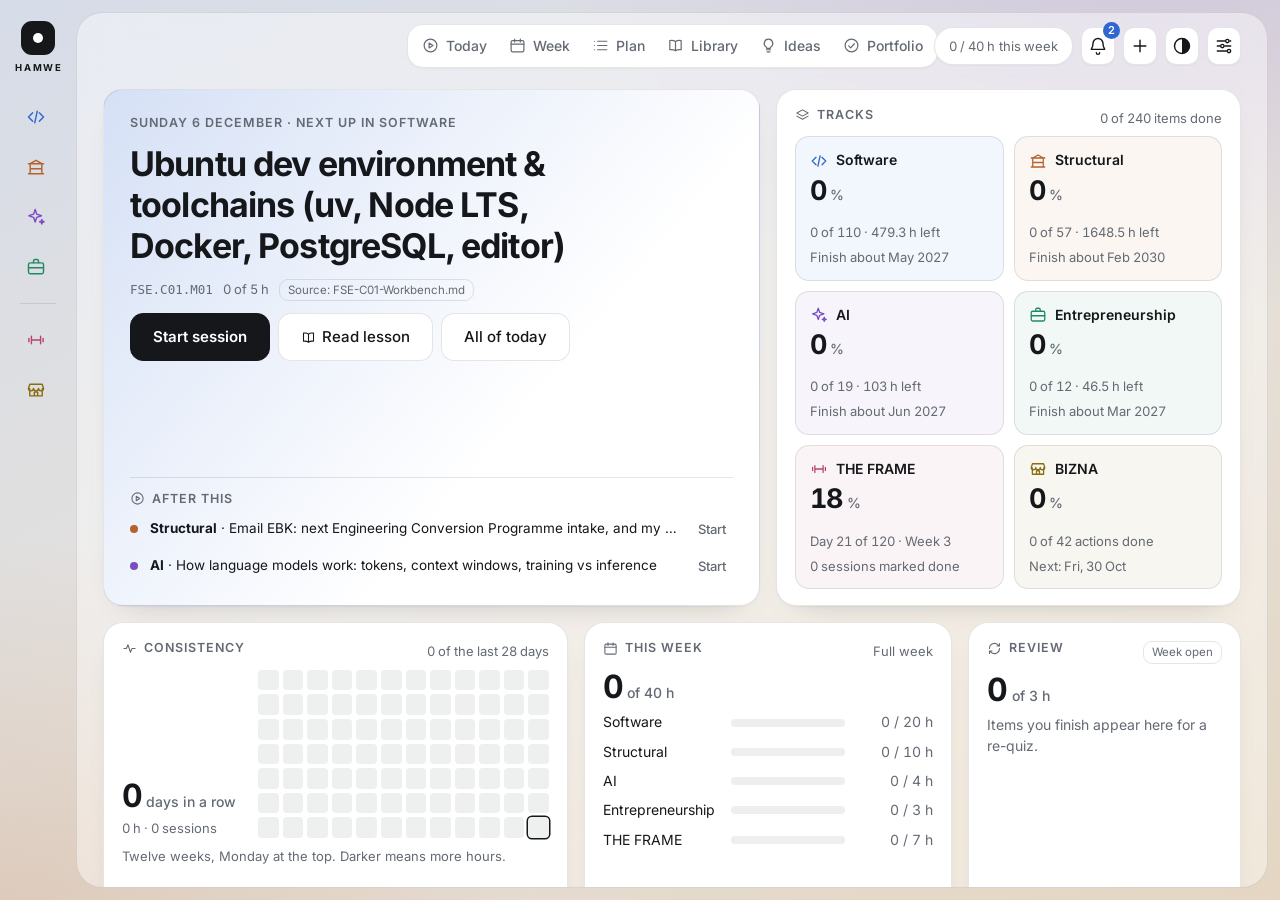
==== commit e062695c: "Updated tracks + timeline reset" ====
--- a/index.html
+++ b/index.html
@@ -682,6 +682,35 @@
 .frg details[open]>summary{margin-bottom:10px}
 @media (max-width:760px){.frin{grid-template-columns:repeat(4,minmax(0,1fr))}.frin .c2{grid-column:span 2}.frcal{grid-template-columns:repeat(7,minmax(0,1fr))}.frcal .wkl{grid-column:1/-1;flex-direction:row;gap:8px;padding-top:6px}.frcal .hd0{display:none}.frc span{display:none}}
 @media (max-width:760px){.frin label:first-child{grid-column:span 2}}
+
+/* ===== 4.1: rail separator, BIZNA overview + a page per business, FRAME overview + guided session ===== */
+.rsep{display:block;height:1px;background:var(--line);margin:8px 6px;flex:none}
+.bz2{display:grid;grid-template-columns:repeat(auto-fit,minmax(270px,1fr));gap:12px}
+.bzv{border:1px solid var(--line);border-radius:16px;padding:16px 17px;display:flex;flex-direction:column;gap:8px;text-align:left;background:color-mix(in srgb,var(--tc) 6%,transparent);font:inherit;color:inherit;min-width:0}
+.bzv:hover{border-color:var(--tc)}
+.bzv h3{font-size:18px}
+.bzv .big{font-size:26px}
+.bzrow{display:grid;grid-template-columns:auto minmax(0,1fr) auto auto;gap:10px;align-items:center;padding:8px 0;border-top:1px solid var(--line);font-size:14px}
+.bzrow .tag{white-space:nowrap}
+.frweek{display:grid;grid-template-columns:repeat(7,minmax(0,1fr));gap:6px}
+.frweek .frc{padding:8px 4px}
+.frweek .frc span{display:block}
+.fp{max-width:760px;margin:0 auto;width:100%;display:flex;flex-direction:column;gap:14px}
+.fp-top{display:flex;justify-content:space-between;align-items:center;gap:10px;font-size:13.5px;color:var(--muted)}
+.fp-top b{font:600 16px var(--mono);color:var(--ink)}
+.fpc{border:1px solid var(--line);border-radius:20px;padding:22px 22px 18px;display:flex;flex-direction:column;gap:12px;background:var(--card)}
+.fpc.rest{align-items:center;text-align:center;background:color-mix(in srgb,var(--tc) 7%,var(--card))}
+.fpc h3{font-size:24px;line-height:1.2;letter-spacing:-.01em}
+.fpc .kind{font-size:12px;letter-spacing:.08em;text-transform:uppercase;color:var(--tc);font-weight:700}
+.fp-cd{font:700 72px/1 var(--mono);font-variant-numeric:tabular-nums;letter-spacing:-.03em}
+.fp-in{display:grid;grid-template-columns:repeat(auto-fit,minmax(110px,1fr));gap:10px;align-items:end}
+.fp-in label{font-size:12px;gap:3px}
+.fp-in .rp input{font-size:22px;font-weight:700;padding:8px 10px}
+.fp-nav{display:flex;justify-content:space-between;gap:8px}
+.wuf{display:grid;grid-template-columns:repeat(auto-fit,minmax(240px,1fr));gap:12px}
+.wuf textarea{min-height:120px;font-size:13px}
+@media (max-width:600px){.fp-cd{font-size:56px}.fpc{padding:16px 15px}.fpc h3{font-size:20px}.bzrow{grid-template-columns:minmax(0,1fr) auto}.bzrow .chip,.bzrow .hid{display:none}}
+@media (max-width:600px){.bzrow{grid-template-columns:minmax(0,1fr) auto auto}}
 </style>
 </head>
 <body>
@@ -700,18 +729,18 @@
 <script>
 "use strict";
 const SEED = {"tracks":[{"id":"sw","name":"Software","short":"SW","target":20},{"id":"str","name":"Structural","short":"STR","target":10},{"id":"ai","name":"AI","short":"AI","target":4},{"id":"ent","name":"Entrepreneurship","short":"ENT","target":3},{"id":"rev","name":"Review","short":"REV","target":3,"recurring":true,"label":"Review block: flashcards, weekly review, spaced re-quiz"},{"id":"build","name":"Chama build","short":"BLD","target":0}],"items":[{"id":"FSE.C01.M01","tr":"sw","t":"Ubuntu dev environment & toolchains (uv, Node LTS, Docker, PostgreSQL, editor)","h":5.0,"g":"Stage 1 · C01 Workbench","c":1,"src":"FSE-C01-Workbench.md","n":"","st":"open","o":10},{"id":"FSE.C01.M02","tr":"sw","t":"Git & GitHub workflow (branches, PRs, reviews, commit signing, gh CLI)","h":3.5,"g":"Stage 1 · C01 Workbench","c":1,"src":"FSE-C01-Workbench.md","n":"","st":"open","o":20},{"id":"FSE.C01.M03","tr":"sw","t":"The learning system: AI modes, logs, Anki, explain-backs","h":1.5,"g":"Stage 1 · C01 Workbench","c":1,"src":"FSE-C01-Workbench.md","n":"","st":"open","o":30},{"id":"FSE.C02.M01","tr":"sw","t":"Core refresh: types, functions, collections, comprehensions","h":5.0,"g":"Stage 1 · C02 Python","c":1,"src":"FSE-C02a-Python.md","n":"","st":"open","o":40},{"id":"FSE.C02.M02","tr":"sw","t":"Errors, pytest basics and uv project layout","h":2.5,"g":"Stage 1 · C02 Python","c":1,"src":"FSE-C02a-Python.md","n":"","st":"open","o":50},{"id":"FSE.C02.M03","tr":"sw","t":"Text & data processing: CSV/PDF extraction, regex, Decimal, dates and time zones","h":3.5,"g":"Stage 1 · C02 Python","c":1,"src":"FSE-C02a-Python.md","n":"","st":"open","o":60},{"id":"FSE.C11.M01","tr":"sw","t":"Complexity, arrays, strings, hash maps","h":7.0,"g":"Stage 1 · C11 Computer science foundations","c":1,"src":"FSE-C11a-CSFoundations.md","n":"","st":"open","o":70},{"id":"FSE.C11.M02","tr":"sw","t":"Stacks, queues, linked lists, recursion","h":7.0,"g":"Stage 1 · C11 Computer science foundations","c":1,"src":"FSE-C11a-CSFoundations.md","n":"","st":"open","o":80},{"id":"FSE.C11.M10","tr":"sw","t":"Rolling Mode 0 practice reps (spaced problem sets)","h":22.5,"g":"Stage 1 · C11 Computer science foundations","c":1,"src":"FSE-C11a-CSFoundations.md","n":"","st":"open","o":90},{"id":"FSE.C03.M01","tr":"sw","t":"Relational modelling, normalisation and SQL essentials","h":4.5,"g":"Stage 1 · C03 Data, SQL and ledgers","c":0,"src":"","n":"","st":"open","o":100},{"id":"FSE.C03.M02","tr":"sw","t":"Money handling and double-entry ledger design","h":5.0,"g":"Stage 1 · C03 Data, SQL and ledgers","c":0,"src":"","n":"","st":"open","o":110},{"id":"FSE.C03.M03","tr":"sw","t":"Reconciliation and import pipelines (idempotent imports, matching, audit trails)","h":4.5,"g":"Stage 1 · C03 Data, SQL and ledgers","c":0,"src":"","n":"","st":"open","o":120},{"id":"FSE.C04.M01","tr":"sw","t":"JavaScript essentials: values, closures, modules, async/await","h":2.5,"g":"Stage 1 · C04 Web platform and TypeScript","c":0,"src":"","n":"","st":"open","o":130},{"id":"FSE.C04.M02","tr":"sw","t":"TypeScript essentials: types, unions, narrowing, generics basics, strict mode","h":3.25,"g":"Stage 1 · C04 Web platform and TypeScript","c":0,"src":"","n":"","st":"open","o":140},{"id":"FSE.C04.M03","tr":"sw","t":"HTML, CSS layout, responsive design and accessibility essentials","h":4.25,"g":"Stage 1 · C04 Web platform and TypeScript","c":0,"src":"","n":"","st":"open","o":150},{"id":"FSE.C05.M01","tr":"sw","t":"Django essentials: project structure, models/ORM, admin","h":3.5,"g":"Stage 1 · C05 Backend: Django, DRF, FastAPI","c":0,"src":"","n":"","st":"open","o":160},{"id":"FSE.C05.M02","tr":"sw","t":"DRF: serializers, viewsets, authentication and permissions","h":4.25,"g":"Stage 1 · C05 Backend: Django, DRF, FastAPI","c":0,"src":"","n":"","st":"open","o":170},{"id":"FSE.C05.M03","tr":"sw","t":"Background work: Django Tasks API with a database-backed worker; scheduling","h":2.25,"g":"Stage 1 · C05 Backend: Django, DRF, FastAPI","c":0,"src":"","n":"","st":"open","o":180},{"id":"FSE.C05.M10","tr":"sw","t":"Django security settings and auth (allauth, sessions vs tokens, CSP)","h":3.5,"g":"Stage 1 · C05 Backend: Django, DRF, FastAPI","c":0,"src":"","n":"","st":"open","o":190},{"id":"FSE.C05.M12","tr":"sw","t":"Server-rendered Django: templates, forms, messages, HTMX partials","h":3.5,"g":"Stage 1 · C05 Backend: Django, DRF, FastAPI","c":0,"src":"","n":"","st":"open","o":200},{"id":"FSE.C08.M01","tr":"sw","t":"Test strategy and API tests (pytest, pytest-django, DRF)","h":2.5,"g":"Stage 1 · C08 Testing and code quality","c":0,"src":"","n":"","st":"open","o":210},{"id":"FSE.C12.M01","tr":"sw","t":"Modular monolith, DDD-lite and module contracts","h":3.5,"g":"Stage 1 · C12 Architecture and system design","c":0,"src":"","n":"","st":"open","o":220},{"id":"FSE.C12.M02","tr":"sw","t":"Multi-tenancy models and trade-offs (incl. Postgres row-level security)","h":3.0,"g":"Stage 1 · C12 Architecture and system design","c":0,"src":"","n":"","st":"open","o":230},{"id":"FSE.C06.M01","tr":"sw","t":"React core mental model","h":2.5,"g":"Stage 1 · C06 Frontend: React","c":0,"src":"","n":"","st":"open","o":240},{"id":"FSE.C09.M01","tr":"sw","t":"Docker and Compose, twelve-factor config, HTTPS, first deploy and backups","h":4.25,"g":"Stage 1 · C09 DevOps and operations","c":0,"src":"","n":"","st":"open","o":250},{"id":"FSE.C09.M03","tr":"sw","t":"Backups, restore drills and production PostgreSQL","h":4.0,"g":"Stage 1 · C09 DevOps and operations","c":0,"src":"","n":"","st":"open","o":260},{"id":"FSE.C10.M01","tr":"sw","t":"Security foundations: OWASP Top 10 and secure defaults for API and mobile","h":2.5,"g":"Stage 1 · C10 Security and privacy","c":0,"src":"","n":"","st":"open","o":270},{"id":"FSE.C10.M02","tr":"sw","t":"AuthN/AuthZ, RBAC, tenant isolation and audit logging","h":4.0,"g":"Stage 1 · C10 Security and privacy","c":0,"src":"","n":"","st":"open","o":280},{"id":"FSE.C01.M05","tr":"sw","t":"Debugging & reading docs/errors across Python, Django and React Native","h":3.5,"g":"Stage 2 · C01 Workbench","c":1,"src":"FSE-C01-Workbench.md","n":"","st":"open","o":290},{"id":"FSE.C02.M04","tr":"sw","t":"Iterators, generators, decorators, context managers","h":6.0,"g":"Stage 2 · C02 Python","c":1,"src":"FSE-C02a-Python.md","n":"","st":"open","o":300},{"id":"FSE.C02.M05","tr":"sw","t":"Typing in depth: generics, protocols, dataclasses, Pydantic","h":6.0,"g":"Stage 2 · C02 Python","c":1,"src":"FSE-C02a-Python.md","n":"","st":"open","o":310},{"id":"FSE.C11.M03","tr":"sw","t":"Sorting and searching","h":7.0,"g":"Stage 2 · C11 Computer science foundations","c":1,"src":"FSE-C11a-CSFoundations.md","n":"","st":"open","o":320},{"id":"FSE.C11.M04","tr":"sw","t":"Trees, binary search trees, heaps","h":7.0,"g":"Stage 2 · C11 Computer science foundations","c":1,"src":"FSE-C11a-CSFoundations.md","n":"","st":"open","o":330},{"id":"FSE.C03.M04","tr":"sw","t":"Indexes, query plans, transactions and isolation","h":5.0,"g":"Stage 2 · C03 Data, SQL and ledgers","c":0,"src":"","n":"","st":"open","o":340},{"id":"FSE.C04.M04","tr":"sw","t":"TypeScript depth: generics, utility and conditional types, Zod contracts","h":3.25,"g":"Stage 2 · C04 Web platform and TypeScript","c":0,"src":"","n":"","st":"open","o":350},{"id":"FSE.C05.M04","tr":"sw","t":"API design: REST, OpenAPI, versioning, pagination, filtering, idempotency","h":3.5,"g":"Stage 2 · C05 Backend: Django, DRF, FastAPI","c":0,"src":"","n":"","st":"open","o":360},{"id":"FSE.C05.M05","tr":"sw","t":"Files, object storage, PDF/reports, caching","h":3.5,"g":"Stage 2 · C05 Backend: Django, DRF, FastAPI","c":0,"src":"","n":"","st":"open","o":370},{"id":"FSE.C05.M07","tr":"sw","t":"Multi-tenancy with django-tenants and module entitlements","h":3.0,"g":"Stage 2 · C05 Backend: Django, DRF, FastAPI","c":0,"src":"","n":"","st":"open","o":380},{"id":"FSE.C08.M03","tr":"sw","t":"Code review, including AI-written pull requests; seeded-defect drills","h":3.5,"g":"Stage 2 · C08 Testing and code quality","c":0,"src":"","n":"","st":"open","o":390},{"id":"FSE.C08.M04","tr":"sw","t":"End-to-end web testing with Playwright","h":3.5,"g":"Stage 2 · C08 Testing and code quality","c":0,"src":"","n":"","st":"open","o":400},{"id":"FSE.C08.M05","tr":"sw","t":"Static analysis, typing as tests, and refactoring","h":3.0,"g":"Stage 2 · C08 Testing and code quality","c":0,"src":"","n":"","st":"open","o":410},{"id":"FSE.C12.M03","tr":"sw","t":"Integration patterns: webhooks, queues, retries, idempotency, outbox","h":4.0,"g":"Stage 2 · C12 Architecture and system design","c":0,"src":"","n":"","st":"open","o":420},{"id":"FSE.C12.M04","tr":"sw","t":"ADRs, event-driven basics, caching and scaling","h":3.5,"g":"Stage 2 · C12 Architecture and system design","c":0,"src":"","n":"","st":"open","o":430},{"id":"FSE.C06.M02","tr":"sw","t":"React for the web with Vite and TypeScript; routing","h":3.5,"g":"Stage 2 · C06 Frontend: React","c":0,"src":"","n":"","st":"open","o":440},{"id":"FSE.C06.M03","tr":"sw","t":"Server state with TanStack Query; forms and validation with Zod","h":3.5,"g":"Stage 2 · C06 Frontend: React","c":0,"src":"","n":"","st":"open","o":450},{"id":"FSE.C06.M04","tr":"sw","t":"Design systems, component libraries, i18n (English/Swahili), accessibility","h":3.25,"g":"Stage 2 · C06 Frontend: React","c":0,"src":"","n":"","st":"open","o":460},{"id":"FSE.C06.M05","tr":"sw","t":"Frontend testing (Vitest, Testing Library) and performance (React Compiler)","h":3.5,"g":"Stage 2 · C06 Frontend: React","c":0,"src":"","n":"","st":"open","o":470},{"id":"FSE.C09.M02","tr":"sw","t":"CI/CD with GitHub Actions; environments; migrations in pipelines","h":4.0,"g":"Stage 2 · C09 DevOps and operations","c":0,"src":"","n":"","st":"open","o":480},{"id":"FSE.C09.M04","tr":"sw","t":"Observability: logs, metrics, traces, error tracking","h":4.5,"g":"Stage 2 · C09 DevOps and operations","c":0,"src":"","n":"","st":"open","o":490},{"id":"FSE.C10.M03","tr":"sw","t":"Threat modelling (STRIDE-lite) and ASVS Level 1","h":3.5,"g":"Stage 2 · C10 Security and privacy","c":0,"src":"","n":"","st":"open","o":500},{"id":"FSE.C10.M04","tr":"sw","t":"Supply chain, secrets, and agent/LLM risks","h":3.5,"g":"Stage 2 · C10 Security and privacy","c":0,"src":"","n":"","st":"open","o":510},{"id":"FSE.C10.M05","tr":"sw","t":"Privacy engineering under the Kenya Data Protection Act","h":4.0,"g":"Stage 2 · C10 Security and privacy","c":0,"src":"","n":"","st":"open","o":520},{"id":"FSE.C01.M04","tr":"sw","t":"Linux & CLI depth (shell scripting, processes, permissions, systemd, ssh)","h":4.5,"g":"Stage 3 · C01 Workbench","c":1,"src":"FSE-C01-Workbench.md","n":"","st":"open","o":530},{"id":"FSE.C01.M06","tr":"sw","t":"Networking tools for developers (DNS, TLS, curl, mtr, latency measurement)","h":2.5,"g":"Stage 3 · C01 Workbench","c":1,"src":"FSE-C01-Workbench.md","n":"","st":"open","o":540},{"id":"FSE.C02.M06","tr":"sw","t":"The object model and data model (dunder methods, descriptors, composition)","h":7.0,"g":"Stage 3 · C02 Python","c":0,"src":"","n":"","st":"open","o":550},{"id":"FSE.C02.M07","tr":"sw","t":"Concurrency: threads, processes, asyncio; free-threading awareness","h":7.0,"g":"Stage 3 · C02 Python","c":0,"src":"","n":"","st":"open","o":560},{"id":"FSE.C02.M08","tr":"sw","t":"Standard library tour and performance (profiling, complexity in Python)","h":5.5,"g":"Stage 3 · C02 Python","c":0,"src":"","n":"","st":"open","o":570},{"id":"FSE.C02.M09","tr":"sw","t":"Packaging and tooling (pyproject, ruff, type checkers, pre-commit hooks)","h":3.5,"g":"Stage 3 · C02 Python","c":0,"src":"","n":"","st":"open","o":580},{"id":"FSE.C02.M10","tr":"sw","t":"Data analysis and visualisation for products (pandas, Matplotlib); builds on STRUCTURES V01.M10 numerics","h":5.0,"g":"Stage 3 · C02 Python","c":0,"src":"","n":"","st":"open","o":590},{"id":"FSE.C11.M05","tr":"sw","t":"Graphs: BFS/DFS, shortest paths","h":8.0,"g":"Stage 3 · C11 Computer science foundations","c":0,"src":"","n":"","st":"open","o":600},{"id":"FSE.C11.M06","tr":"sw","t":"Dynamic programming (working depth)","h":7.0,"g":"Stage 3 · C11 Computer science foundations","c":0,"src":"","n":"","st":"open","o":610},{"id":"FSE.C03.M05","tr":"sw","t":"Advanced SQL: window functions, CTEs, reporting queries","h":5.5,"g":"Stage 3 · C03 Data, SQL and ledgers","c":0,"src":"","n":"","st":"open","o":620},{"id":"FSE.C03.M06","tr":"sw","t":"Migrations, schema evolution and data quality","h":4.5,"g":"Stage 3 · C03 Data, SQL and ledgers","c":0,"src":"","n":"","st":"open","o":630},{"id":"FSE.C03.M07","tr":"sw","t":"PostgreSQL operations (roles, backups, PITR, pooling, extensions incl. pgvector)","h":5.5,"g":"Stage 3 · C03 Data, SQL and ledgers","c":0,"src":"","n":"","st":"open","o":640},{"id":"FSE.C03.M08","tr":"sw","t":"SQLite on device and sync-friendly schemas","h":4.5,"g":"Stage 3 · C03 Data, SQL and ledgers","c":0,"src":"","n":"","st":"open","o":650},{"id":"FSE.C04.M05","tr":"sw","t":"JavaScript in depth: event loop, prototypes, iterators, performance","h":4.5,"g":"Stage 3 · C04 Web platform and TypeScript","c":0,"src":"","n":"","st":"open","o":660},{"id":"FSE.C04.M06","tr":"sw","t":"HTTP and the browser: fetch, CORS, cookies, caching, security headers, CSP","h":4.5,"g":"Stage 3 · C04 Web platform and TypeScript","c":0,"src":"","n":"","st":"open","o":670},{"id":"FSE.C04.M07","tr":"sw","t":"Tooling: Node, package managers, Vite, linters/formatters, monorepos","h":3.5,"g":"Stage 3 · C04 Web platform and TypeScript","c":0,"src":"","n":"","st":"open","o":680},{"id":"FSE.C05.M06","tr":"sw","t":"Webhooks and payment callbacks (Daraja patterns)","h":4.5,"g":"Stage 3 · C05 Backend: Django, DRF, FastAPI","c":0,"src":"","n":"","st":"open","o":690},{"id":"FSE.C05.M08","tr":"sw","t":"ORM depth: query optimisation, N+1, transactions, row locking","h":5.5,"g":"Stage 3 · C05 Backend: Django, DRF, FastAPI","c":0,"src":"","n":"","st":"open","o":700},{"id":"FSE.C05.M09","tr":"sw","t":"FastAPI for AI and lightweight services","h":5.5,"g":"Stage 3 · C05 Backend: Django, DRF, FastAPI","c":0,"src":"","n":"","st":"open","o":710},{"id":"FSE.C08.M02","tr":"sw","t":"Fixtures, factories and property-based tests (Hypothesis) for ledgers","h":3.5,"g":"Stage 3 · C08 Testing and code quality","c":0,"src":"","n":"","st":"open","o":720},{"id":"FSE.C08.M06","tr":"sw","t":"Contract and schema tests (OpenAPI)","h":3.5,"g":"Stage 3 · C08 Testing and code quality","c":0,"src":"","n":"","st":"open","o":730},{"id":"FSE.C08.M07","tr":"sw","t":"TDD practice (Mode 0 katas)","h":4.5,"g":"Stage 3 · C08 Testing and code quality","c":0,"src":"","n":"","st":"open","o":740},{"id":"FSE.C08.M08","tr":"sw","t":"Mobile testing and test-data management","h":3.5,"g":"Stage 3 · C08 Testing and code quality","c":0,"src":"","n":"","st":"open","o":750},{"id":"FSE.C12.M05","tr":"sw","t":"Offline-first and local-first: sync engines, CRDTs, conflict resolution","h":5.5,"g":"Stage 3 · C12 Architecture and system design","c":0,"src":"","n":"","st":"open","o":760},{"id":"FSE.C12.M06","tr":"sw","t":"ERP case studies: Frappe/ERPNext and others (comparative)","h":4.5,"g":"Stage 3 · C12 Architecture and system design","c":0,"src":"","n":"","st":"open","o":770},{"id":"FSE.C12.M07","tr":"sw","t":"The module factory pattern (templates, code generation, entitlements)","h":4.5,"g":"Stage 3 · C12 Architecture and system design","c":0,"src":"","n":"","st":"open","o":780},{"id":"FSE.C06.M06","tr":"sw","t":"Application architecture and client state management","h":4.5,"g":"Stage 3 · C06 Frontend: React","c":0,"src":"","n":"","st":"open","o":790},{"id":"FSE.C06.M07","tr":"sw","t":"Dashboards and data visualisation for PMO reporting","h":4.5,"g":"Stage 3 · C06 Frontend: React","c":0,"src":"","n":"","st":"open","o":800},{"id":"FSE.C06.M08","tr":"sw","t":"Auth flows in SPAs (sessions, CSRF, passkeys UX)","h":3.5,"g":"Stage 3 · C06 Frontend: React","c":0,"src":"","n":"","st":"open","o":810},{"id":"FSE.C07.M01","tr":"sw","t":"Expo and React Native essentials: Expo Router, components, styling, dev builds","h":3.5,"g":"Stage 3 · C07 Mobile: React Native and Expo","c":0,"src":"","n":"","st":"open","o":820},{"id":"FSE.C07.M02","tr":"sw","t":"Data fetching, forms and local persistence (expo-sqlite)","h":3.5,"g":"Stage 3 · C07 Mobile: React Native and Expo","c":0,"src":"","n":"","st":"open","o":830},{"id":"FSE.C07.M03","tr":"sw","t":"Builds and distribution: EAS, Play Console tracks, OTA updates, developer verification","h":3.5,"g":"Stage 3 · C07 Mobile: React Native and Expo","c":0,"src":"","n":"","st":"open","o":840},{"id":"FSE.C07.M04","tr":"sw","t":"Offline sync patterns and background tasks","h":5.5,"g":"Stage 3 · C07 Mobile: React Native and Expo","c":0,"src":"","n":"","st":"open","o":850},{"id":"FSE.C07.M05","tr":"sw","t":"Notifications: push, SMS fallback, deep links","h":3.5,"g":"Stage 3 · C07 Mobile: React Native and Expo","c":0,"src":"","n":"","st":"open","o":860},{"id":"FSE.C07.M06","tr":"sw","t":"Device APIs: camera, location, files, signatures","h":4.5,"g":"Stage 3 · C07 Mobile: React Native and Expo","c":0,"src":"","n":"","st":"open","o":870},{"id":"FSE.C07.M07","tr":"sw","t":"Android realities: low-end devices, data costs, performance profiling","h":3.5,"g":"Stage 3 · C07 Mobile: React Native and Expo","c":0,"src":"","n":"","st":"open","o":880},{"id":"FSE.C07.M09","tr":"sw","t":"Mobile testing (React Native Testing Library; E2E options)","h":3.5,"g":"Stage 3 · C07 Mobile: React Native and Expo","c":0,"src":"","n":"","st":"open","o":890},{"id":"FSE.C09.M05","tr":"sw","t":"Uptime, incident response and runbooks","h":3.5,"g":"Stage 3 · C09 DevOps and operations","c":0,"src":"","n":"","st":"open","o":900},{"id":"FSE.C09.M06","tr":"sw","t":"Hosting in practice and cost control (FinOps)","h":4.5,"g":"Stage 3 · C09 DevOps and operations","c":0,"src":"","n":"","st":"open","o":910},{"id":"FSE.C09.M07","tr":"sw","t":"Server hardening and an introduction to infrastructure as code","h":4.5,"g":"Stage 3 · C09 DevOps and operations","c":0,"src":"","n":"","st":"open","o":920},{"id":"FSE.C10.M06","tr":"sw","t":"Payment-flow security and fraud patterns","h":3.5,"g":"Stage 3 · C10 Security and privacy","c":0,"src":"","n":"","st":"open","o":930},{"id":"FSE.C10.M07","tr":"sw","t":"Mobile security and Google Play policy compliance","h":3.5,"g":"Stage 3 · C10 Security and privacy","c":0,"src":"","n":"","st":"open","o":940},{"id":"FSE.C10.M09","tr":"sw","t":"Hands-on web security labs (PortSwigger Web Security Academy)","h":5.5,"g":"Stage 3 · C10 Security and privacy","c":0,"src":"","n":"","st":"open","o":950},{"id":"FSE.C11.M07","tr":"sw","t":"How computers work: memory, processes, concurrency","h":7.0,"g":"Stage 4 · C11 Computer science foundations","c":0,"src":"","n":"","st":"open","o":960},{"id":"FSE.C04.M08","tr":"sw","t":"Web performance and accessibility testing","h":3.5,"g":"Stage 4 · C04 Web platform and TypeScript","c":0,"src":"","n":"","st":"open","o":970},{"id":"FSE.C04.M09","tr":"sw","t":"CSS and UI depth for commerce sites (layout systems, SEO-friendly markup)","h":4.5,"g":"Stage 4 · C04 Web platform and TypeScript","c":0,"src":"","n":"","st":"open","o":980},{"id":"FSE.C05.M11","tr":"sw","t":"Django in depth: request lifecycle, middleware, signals, templates (HTMX awareness)","h":5.5,"g":"Stage 4 · C05 Backend: Django, DRF, FastAPI","c":0,"src":"","n":"","st":"open","o":990},{"id":"FSE.C12.M08","tr":"sw","t":"System design practice: estimates, failure modes, capacity","h":4.5,"g":"Stage 4 · C12 Architecture and system design","c":0,"src":"","n":"","st":"open","o":1000},{"id":"FSE.C06.M09","tr":"sw","t":"Commerce frontends: SEO, server rendering options, performance budgets","h":5.0,"g":"Stage 4 · C06 Frontend: React","c":0,"src":"","n":"","st":"open","o":1010},{"id":"FSE.C11.M08","tr":"sw","t":"Networks for engineers: TCP/IP, DNS, TLS","h":6.0,"g":"Stage 5 · C11 Computer science foundations","c":0,"src":"","n":"","st":"open","o":1020},{"id":"FSE.C11.M09","tr":"sw","t":"Operating systems for engineers","h":7.0,"g":"Stage 5 · C11 Computer science foundations","c":0,"src":"","n":"","st":"open","o":1030},{"id":"FSE.C03.M09","tr":"sw","t":"Analytics and time-series basics (PMO dashboards, farm sensors)","h":3.5,"g":"Stage 5 · C03 Data, SQL and ledgers","c":0,"src":"","n":"","st":"open","o":1040},{"id":"FSE.C09.M08","tr":"sw","t":"Scaling basics: load balancing, connection pooling, CDN","h":3.5,"g":"Stage 5 · C09 DevOps and operations","c":0,"src":"","n":"","st":"open","o":1050},{"id":"FSE.C07.M08","tr":"sw","t":"Native modules with the Expo Modules API and Kotlin","h":5.5,"g":"Stage 6 · C07 Mobile: React Native and Expo","c":0,"src":"","n":"","st":"open","o":1060},{"id":"FSE.C10.M08","tr":"sw","t":"Children's data, monitoring ethics and age-appropriate design","h":4.5,"g":"Stage 6 · C10 Security and privacy","c":0,"src":"","n":"","st":"open","o":1070},{"id":"STR.EBK.01","tr":"str","t":"Email EBK: next Engineering Conversion Programme intake, and my eligibility as a BTech holder","h":1,"g":"Registration route","c":1,"src":"","n":"Replaces the plan's Graduate Engineer application. Ask for: next intake date, entry requirements, fees, and whether earlier supervised work can count.","st":"open","o":1080},{"id":"STR.EBK.02","tr":"str","t":"Decide on KETRB registration as a Candidate Engineering Technologist","h":1.5,"g":"Registration route","c":1,"src":"","n":"A registration you can hold now, separate from the EBK route. Check the current requirements on the KETRB site before applying.","st":"open","o":1090},{"id":"STR.SETUP","tr":"str","t":"Week 1 setup and orientation (toolkit, diagnostic, EBK admin)","h":10,"g":"Setup","c":1,"src":"STR-V00-Navigator.md","n":"","st":"open","o":1100},{"id":"STR.V01.M01","tr":"str","t":"Units, vectors, free-body diagrams","h":6,"g":"V01 Mechanics and maths","c":1,"src":"STR-V01-Mechanics-Maths.md","n":"","st":"open","o":1110},{"id":"STR.V01.M02","tr":"str","t":"Equilibrium, supports, determinacy","h":8,"g":"V01 Mechanics and maths","c":1,"src":"STR-V01-Mechanics-Maths.md","n":"","st":"open","o":1120},{"id":"STR.V01.M03","tr":"str","t":"Trusses and frames: method of joints and sections","h":8,"g":"V01 Mechanics and maths","c":1,"src":"STR-V01-Mechanics-Maths.md","n":"","st":"open","o":1130},{"id":"STR.V01.M04","tr":"str","t":"Distributed loads, centroids, section properties","h":8,"g":"V01 Mechanics and maths","c":1,"src":"STR-V01-Mechanics-Maths.md","n":"","st":"open","o":1140},{"id":"STR.V01.M05","tr":"str","t":"Axial, shear and moment diagrams","h":8,"g":"V01 Mechanics and maths","c":1,"src":"STR-V01-Mechanics-Maths.md","n":"","st":"open","o":1150},{"id":"STR.V01.M06","tr":"str","t":"Stress, strain and material behaviour","h":6,"g":"V01 Mechanics and maths","c":1,"src":"STR-V01-Mechanics-Maths.md","n":"","st":"open","o":1160},{"id":"STR.V01.M07","tr":"str","t":"Bending and shear stress, combined stress, Mohr’s circle","h":8,"g":"V01 Mechanics and maths","c":1,"src":"STR-V01-Mechanics-Maths.md","n":"","st":"open","o":1170},{"id":"STR.V01.M08","tr":"str","t":"Torsion; beam deflections (Macaulay, moment-area)","h":8,"g":"V01 Mechanics and maths","c":1,"src":"STR-V01-Mechanics-Maths.md","n":"","st":"open","o":1180},{"id":"STR.V01.M09","tr":"str","t":"Buckling: Euler, effective length, imperfections","h":5,"g":"V01 Mechanics and maths","c":1,"src":"STR-V01-Mechanics-Maths.md","n":"","st":"open","o":1190},{"id":"STR.V01.M10","tr":"str","t":"Maths toolkit: linear algebra, calculus, numerical methods","h":5,"g":"V01 Mechanics and maths","c":1,"src":"STR-V01-Mechanics-Maths.md","n":"","st":"open","o":1200},{"id":"STR.V02.M01","tr":"str","t":"Determinacy, stability, idealisation, load paths","h":6,"g":"V02 Structural analysis","c":0,"src":"","n":"","st":"open","o":1210},{"id":"STR.V02.M02","tr":"str","t":"Virtual work and energy methods","h":10,"g":"V02 Structural analysis","c":0,"src":"","n":"","st":"open","o":1220},{"id":"STR.V02.M03","tr":"str","t":"Influence lines and moving loads","h":6,"g":"V02 Structural analysis","c":0,"src":"","n":"","st":"open","o":1230},{"id":"STR.V02.M04","tr":"str","t":"Force (flexibility) method","h":10,"g":"V02 Structural analysis","c":0,"src":"","n":"","st":"open","o":1240},{"id":"STR.V02.M05","tr":"str","t":"Slope-deflection","h":8,"g":"V02 Structural analysis","c":0,"src":"","n":"","st":"open","o":1250},{"id":"STR.V02.M06","tr":"str","t":"Moment distribution, including sway","h":10,"g":"V02 Structural analysis","c":0,"src":"","n":"","st":"open","o":1260},{"id":"STR.V02.M07","tr":"str","t":"Approximate methods: portal, cantilever, sub-frames","h":6,"g":"V02 Structural analysis","c":0,"src":"","n":"","st":"open","o":1270},{"id":"STR.V02.M08","tr":"str","t":"Direct stiffness: trusses","h":8,"g":"V02 Structural analysis","c":0,"src":"","n":"","st":"open","o":1280},{"id":"STR.V02.M09","tr":"str","t":"Direct stiffness: beams and plane frames (Python solver)","h":12,"g":"V02 Structural analysis","c":0,"src":"","n":"","st":"open","o":1290},{"id":"STR.V02.M10","tr":"str","t":"Intro to FE; first software model and verification","h":10,"g":"V02 Structural analysis","c":0,"src":"","n":"","st":"open","o":1300},{"id":"STR.V02.M11","tr":"str","t":"Arches, cables, space frames, plastic analysis intro","h":4,"g":"V02 Structural analysis","c":0,"src":"","n":"","st":"open","o":1310},{"id":"STR.V03.M01","tr":"str","t":"Design philosophies: permissible stress to limit states","h":6,"g":"V03 Actions, loads, design philosophy","c":0,"src":"","n":"","st":"open","o":1320},{"id":"STR.V03.M02","tr":"str","t":"EN 1990 + Kenya NA, combinations; full BS 8110/5950 alternative","h":9,"g":"V03 Actions, loads, design philosophy","c":0,"src":"","n":"","st":"open","o":1330},{"id":"STR.V03.M03","tr":"str","t":"Permanent and imposed actions: EN 1991-1-1 and BS 6399-1","h":5,"g":"V03 Actions, loads, design philosophy","c":0,"src":"","n":"","st":"open","o":1340},{"id":"STR.V03.M04","tr":"str","t":"Wind I: EN 1991-1-4 + full BS 6399-2 alternative","h":10,"g":"V03 Actions, loads, design philosophy","c":0,"src":"","n":"","st":"open","o":1350},{"id":"STR.V03.M05","tr":"str","t":"Wind II: canopies, monopitch roofs, free-standing panels","h":7,"g":"V03 Actions, loads, design philosophy","c":0,"src":"","n":"","st":"open","o":1360},{"id":"STR.V03.M06","tr":"str","t":"Thermal, execution and accidental actions; robustness","h":5,"g":"V03 Actions, loads, design philosophy","c":0,"src":"","n":"","st":"open","o":1370},{"id":"STR.V03.M07","tr":"str","t":"Load takedown of a building (Python + drawing)","h":7,"g":"V03 Actions, loads, design philosophy","c":0,"src":"","n":"","st":"open","o":1380},{"id":"STR.V03.M08","tr":"str","t":"Phase 1 integration and G1 gate exam","h":5,"g":"V03 Actions, loads, design philosophy","c":0,"src":"","n":"","st":"open","o":1390},{"id":"STR.V15a","tr":"str","t":"Practice primer (EBK, supervision, ethics, stamps)","h":8,"g":"Phase 2 · Low and mid-rise buildings","c":0,"src":"","n":"","st":"open","o":1400},{"id":"STR.V04","tr":"str","t":"RC Design I (incl. 12 h BS 8110 alternatives)","h":132,"g":"Phase 2 · Low and mid-rise buildings","c":0,"src":"","n":"","st":"open","o":1410},{"id":"STR.V05","tr":"str","t":"Steel Design I (incl. MP-P2-1 canopy, BS 5950 alternatives)","h":125,"g":"Phase 2 · Low and mid-rise buildings","c":0,"src":"","n":"","st":"open","o":1420},{"id":"STR.V06","tr":"str","t":"Timber and Masonry (incl. BS 5628/5268 alternatives)","h":55,"g":"Phase 2 · Low and mid-rise buildings","c":0,"src":"","n":"","st":"open","o":1430},{"id":"STR.V07","tr":"str","t":"Geotechnics and Foundations I (incl. MP-P2-2 PV footing)","h":79,"g":"Phase 2 · Low and mid-rise buildings","c":0,"src":"","n":"","st":"open","o":1440},{"id":"STR.CAP-P2-1","tr":"str","t":"Capstone: RC frame, 4–6 storeys, Nairobi","h":68,"g":"Phase 2 · Low and mid-rise buildings","c":0,"src":"","n":"","st":"open","o":1450},{"id":"STR.CAP-P2-2","tr":"str","t":"Capstone: steel portal-frame shed","h":40,"g":"Phase 2 · Low and mid-rise buildings","c":0,"src":"","n":"","st":"open","o":1460},{"id":"STR.G2","tr":"str","t":"Gate G2 and mock interview","h":5,"g":"Phase 2 · Low and mid-rise buildings","c":0,"src":"","n":"","st":"open","o":1470},{"id":"STR.V08","tr":"str","t":"Advanced Concrete","h":96,"g":"Phase 3 · High-rise","c":0,"src":"","n":"","st":"open","o":1480},{"id":"STR.V09","tr":"str","t":"Tall Building Systems (incl. seismic)","h":112,"g":"Phase 3 · High-rise","c":0,"src":"","n":"","st":"open","o":1490},{"id":"STR.V10","tr":"str","t":"Deep Foundations and Basements","h":63,"g":"Phase 3 · High-rise","c":0,"src":"","n":"","st":"open","o":1500},{"id":"STR.CAP-P3-1","tr":"str","t":"Capstone: 15–25 storey scheme design","h":72,"g":"Phase 3 · High-rise","c":0,"src":"","n":"","st":"open","o":1510},{"id":"STR.G3","tr":"str","t":"Gate G3","h":5,"g":"Phase 3 · High-rise","c":0,"src":"","n":"","st":"open","o":1520},{"id":"STR.V11","tr":"str","t":"Energy Infrastructure Structures","h":120,"g":"Phase 4 · Energy and industrial infrastructure","c":0,"src":"","n":"","st":"open","o":1530},{"id":"STR.CAP-P4-1","tr":"str","t":"Capstone: PV ground-mount system","h":35,"g":"Phase 4 · Energy and industrial infrastructure","c":0,"src":"","n":"","st":"open","o":1540},{"id":"STR.CAP-P4-2","tr":"str","t":"Capstone: fuel/EV station canopy","h":38,"g":"Phase 4 · Energy and industrial infrastructure","c":0,"src":"","n":"","st":"open","o":1550},{"id":"STR.G4","tr":"str","t":"Gate G4 and mock interview","h":5,"g":"Phase 4 · Energy and industrial infrastructure","c":0,"src":"","n":"","st":"open","o":1560},{"id":"STR.V12","tr":"str","t":"FEA and Nonlinear Analysis","h":80,"g":"Phase 5 · Specialist depth","c":0,"src":"","n":"","st":"open","o":1570},{"id":"STR.V13","tr":"str","t":"Connections, Fatigue and Dynamics","h":82,"g":"Phase 5 · Specialist depth","c":0,"src":"","n":"","st":"open","o":1580},{"id":"STR.V14","tr":"str","t":"Geotechnics in Depth","h":60,"g":"Phase 5 · Specialist depth","c":0,"src":"","n":"","st":"open","o":1590},{"id":"STR.G5","tr":"str","t":"Gate G5","h":5,"g":"Phase 5 · Specialist depth","c":0,"src":"","n":"","st":"open","o":1600},{"id":"STR.V15b","tr":"str","t":"Professional Practice and EBK","h":32,"g":"Phase 6 · Practice, registration and tooling","c":0,"src":"","n":"","st":"open","o":1610},{"id":"STR.V16","tr":"str","t":"Structural Software Engineering","h":70,"g":"Phase 6 · Practice, registration and tooling","c":0,"src":"","n":"","st":"open","o":1620},{"id":"STR.V17","tr":"str","t":"Trends and Frontiers: full study","h":25,"g":"Phase 6 · Practice, registration and tooling","c":0,"src":"","n":"","st":"open","o":1630},{"id":"STR.G6","tr":"str","t":"Gate G6: final review","h":10,"g":"Phase 6 · Practice, registration and tooling","c":0,"src":"","n":"","st":"open","o":1640},{"id":"AI.F01","tr":"ai","t":"How language models work: tokens, context windows, training vs inference","h":8,"g":"1 · Literacy and power use","c":1,"src":"AI roadmap documents","n":"From your AI roadmaps. Hours are an estimate; adjust after the first session.","st":"open","o":1650},{"id":"AI.F02","tr":"ai","t":"The AI landscape and the vocabulary practitioners use","h":4,"g":"1 · Literacy and power use","c":1,"src":"AI roadmap documents","n":"From your AI roadmaps. Hours are an estimate; adjust after the first session.","st":"open","o":1660},{"id":"AI.P01","tr":"ai","t":"Prompting: system prompts, few-shot examples, structured output","h":10,"g":"1 · Literacy and power use","c":1,"src":"AI roadmap documents","n":"From your AI roadmaps. Hours are an estimate; adjust after the first session.","st":"open","o":1670},{"id":"AI.P02","tr":"ai","t":"Managing context, judging outputs and spotting hallucinations","h":6,"g":"1 · Literacy and power use","c":1,"src":"AI roadmap documents","n":"From your AI roadmaps. Hours are an estimate; adjust after the first session.","st":"open","o":1680},{"id":"FSE.C13.M07","tr":"ai","t":"LLM APIs: messages, structured output, tool use, cost and latency","h":4.5,"g":"2 · Building AI features","c":0,"src":"","n":"","st":"open","o":1690},{"id":"FSE.C13.M08","tr":"ai","t":"RAG and embeddings (pgvector, LanceDB)","h":5.5,"g":"2 · Building AI features","c":0,"src":"","n":"","st":"open","o":1700},{"id":"FSE.C13.M09","tr":"ai","t":"Local models with Ollama on constrained hardware","h":3.5,"g":"2 · Building AI features","c":0,"src":"","n":"","st":"open","o":1710},{"id":"FSE.C13.M10","tr":"ai","t":"Evals and safety for AI features (incl. child-safe AI)","h":4.5,"g":"2 · Building AI features","c":0,"src":"","n":"","st":"open","o":1720},{"id":"AI.A01","tr":"ai","t":"Agents: the agentic loop, tool use, memory and planning patterns","h":16,"g":"3 · Agents and systems","c":1,"src":"AI roadmap documents","n":"From your AI roadmaps. Hours are an estimate; adjust after the first session.","st":"open","o":1730},{"id":"FSE.C13.M05","tr":"ai","t":"MCP and tool ecosystems","h":3.0,"g":"3 · Agents and systems","c":0,"src":"","n":"","st":"open","o":1740},{"id":"AI.A02","tr":"ai","t":"Multi-agent patterns, observability and debugging","h":8,"g":"3 · Agents and systems","c":1,"src":"AI roadmap documents","n":"From your AI roadmaps. Hours are an estimate; adjust after the first session.","st":"open","o":1750},{"id":"AI.S01","tr":"ai","t":"AI systems engineering: evaluation design, tracing, prompt-injection defence, cost control","h":14,"g":"3 · Agents and systems","c":1,"src":"AI roadmap documents","n":"From your AI roadmaps. Hours are an estimate; adjust after the first session.","st":"open","o":1760},{"id":"AI.GATE","tr":"ai","t":"Gate: I have built and shipped at least two apps personally","h":0.5,"g":"4 · Directing agents to build","c":1,"src":"","n":"","st":"open","o":1770},{"id":"FSE.C13.M01","tr":"ai","t":"Spec-driven development and context files","h":2.0,"g":"4 · Directing agents to build","c":0,"src":"","n":"","st":"open","o":1780},{"id":"FSE.C13.M02","tr":"ai","t":"Coding agents in practice: setup, permissions, plan-implement-test-review","h":3.0,"g":"4 · Directing agents to build","c":0,"src":"","n":"","st":"open","o":1790},{"id":"FSE.C13.M06","tr":"ai","t":"Agent and supply-chain security essentials","h":2.0,"g":"4 · Directing agents to build","c":0,"src":"","n":"","st":"open","o":1800},{"id":"FSE.C13.M03","tr":"ai","t":"Spec-driven development at scale: task packets and acceptance criteria","h":3.0,"g":"4 · Directing agents to build","c":0,"src":"","n":"","st":"open","o":1810},{"id":"FSE.C13.M04","tr":"ai","t":"Verification discipline and honest productivity measurement","h":3.0,"g":"4 · Directing agents to build","c":0,"src":"","n":"","st":"open","o":1820},{"id":"FSE.C13.M11","tr":"ai","t":"AI features for Kenyan contexts (Swahili, low bandwidth, cost)","h":2.5,"g":"4 · Directing agents to build","c":0,"src":"","n":"","st":"open","o":1830},{"id":"ENT.01","tr":"ent","t":"Write the venture thesis: who pays, for what, and why you","h":2,"g":"1 · Find the customer","c":1,"src":"","n":"Draft item. Edit it to fit.","st":"open","o":1840},{"id":"FSE.C14.M06","tr":"ent","t":"Customer discovery and sales for technical founders","h":2.5,"g":"1 · Find the customer","c":0,"src":"","n":"","st":"open","o":1850},{"id":"ENT.02","tr":"ent","t":"Ten customer conversations, each written up the same day","h":10,"g":"1 · Find the customer","c":1,"src":"","n":"Draft item. Edit it to fit.","st":"open","o":1860},{"id":"FSE.C14.M05","tr":"ent","t":"Kenyan business and tax basics for software firms","h":3.5,"g":"2 · Set up the company","c":0,"src":"","n":"","st":"open","o":1870},{"id":"ENT.03","tr":"ent","t":"Choose the business structure and register it; tax PIN and bank account","h":6,"g":"2 · Set up the company","c":1,"src":"","n":"Draft item. Edit it to fit.","st":"open","o":1880},{"id":"ENT.04","tr":"ent","t":"Data protection: decide on ODPC registration and write the privacy basics","h":3,"g":"2 · Set up the company","c":1,"src":"","n":"Draft item. Edit it to fit.","st":"open","o":1890},{"id":"FSE.C14.M03","tr":"ent","t":"Pricing models, contracts and IP, open-source licensing","h":3.5,"g":"3 · Sell and deliver","c":0,"src":"","n":"","st":"open","o":1900},{"id":"FSE.C14.M02","tr":"ent","t":"Specs clients sign, estimation and change control","h":2.75,"g":"3 · Sell and deliver","c":0,"src":"","n":"","st":"open","o":1910},{"id":"FSE.C14.M01","tr":"ent","t":"Client onboarding, SLAs and support","h":2.75,"g":"3 · Sell and deliver","c":0,"src":"","n":"","st":"open","o":1920},{"id":"FSE.C14.M04","tr":"ent","t":"Running a consultancy; positioning and portfolio","h":3.5,"g":"3 · Sell and deliver","c":0,"src":"","n":"","st":"open","o":1930},{"id":"ENT.05","tr":"ent","t":"First paid engagement: signed scope, price and acceptance terms","h":6,"g":"3 · Sell and deliver","c":1,"src":"","n":"Draft item. Edit it to fit.","st":"open","o":1940},{"id":"ENT.06","tr":"ent","t":"Startup resume review: check the criteria on the Proof page and set the date","h":1,"g":"4 · Resume the startup","c":1,"src":"","n":"Draft item. Edit it to fit.","st":"open","o":1950},{"id":"BLD.P01.1","tr":"build","t":"Chama: second MVP increment (statement import and reconciliation)","h":0,"g":"P01 Chama app","c":1,"src":"CHAMA APP project","n":"","st":"open","o":1960},{"id":"BLD.P01.2","tr":"build","t":"Chama v1.0: release to the client (set the new date)","h":0,"g":"P01 Chama app","c":1,"src":"CHAMA APP project","n":"","st":"open","o":1970},{"id":"BLD.P01.3","tr":"build","t":"Chama v1.0.1: share-out recording","h":0,"g":"P01 Chama app","c":1,"src":"CHAMA APP project","n":"","st":"open","o":1980}],"proofs":[{"id":"PR.01","tr":"str","t":"EBK has answered in writing on the conversion programme and my eligibility","done":0,"ev":""},{"id":"PR.02","tr":"str","t":"Phase 1 gate passed: mechanics, analysis and a working stiffness solver","done":0,"ev":""},{"id":"PR.03","tr":"str","t":"Two self-set design projects documented from brief to drawings","done":0,"ev":""},{"id":"PR.04","tr":"str","t":"Attached to one live project under a registered engineer","done":0,"ev":""},{"id":"PR.05","tr":"sw","t":"Three apps built personally and deployed","done":0,"ev":""},{"id":"PR.06","tr":"sw","t":"A written architecture decision record for each app","done":0,"ev":""},{"id":"PR.07","tr":"sw","t":"Can explain every shipped component without notes","done":0,"ev":""},{"id":"PR.08","tr":"ai","t":"One AI feature shipped with an evaluation suite","done":0,"ev":""},{"id":"PR.09","tr":"ai","t":"One project built by directing agents from my own spec","done":0,"ev":""},{"id":"PR.10","tr":"ent","t":"Company registered","done":0,"ev":""},{"id":"PR.11","tr":"ent","t":"First paying customer","done":0,"ev":""}],"criteria":[{"id":"CR.01","t":"Software Stage 1 and Stage 2 queues finished","done":0},{"id":"CR.02","t":"Three apps built personally and deployed","done":0},{"id":"CR.03","t":"Chama v1.0 in the client's hands","done":0},{"id":"CR.04","t":"Company registered","done":0},{"id":"CR.05","t":"Ten customer conversations written up","done":0}]};
-const VERSION = "4.0";
+const VERSION = "4.1";
 // The Chama build is a product inside the Software track, not a track of its own.
 SEED.tracks = SEED.tracks.filter(t => t.id !== "build");
-SEED.tracks.splice(SEED.tracks.findIndex(t => t.recurring), 0, { id: "frame", name: "THE FRAME", short: "FRM", target: 7, side: 1, noplan: 1 }, { id: "biz", name: "BIZNA", short: "BIZ", target: 0, side: 1, nolib: 1 });
+SEED.tracks.splice(SEED.tracks.findIndex(t => t.recurring), 0, { id: "frame", name: "THE FRAME", short: "FRM", target: 7, side: 1, noplan: 1 }, { id: "biz", name: "BIZNA", short: "BIZ", target: 0, side: 1 });
 SEED.items.push(...[{"id": "BIZ.MV.01", "tr": "biz", "t": "Get A6/A7 card quotes and the bulk crinkle price", "h": 0, "g": "Mvuke · Set-up before the test (confirm done)", "c": 1, "src": "", "n": "PrintShopKE, Expat Print; Afro Cakery. Was overdue from 25 Oct.", "st": "open", "o": 290, "due": "2026-10-30", "ms": 0}, {"id": "BIZ.MV.02", "tr": "biz", "t": "Decide P1 (cash split); run the name check", "h": 0, "g": "Mvuke · Set-up before the test (confirm done)", "c": 1, "src": "", "n": "BRS, KIPI, .co.ke/.com, Instagram, TikTok and Facebook handles. With the partner.", "st": "open", "o": 300, "due": "2026-10-31", "ms": 0}, {"id": "BIZ.MV.03", "tr": "biz", "t": "Decide P2 (prices); build the WhatsApp catalogue, Google Form and Sheet", "h": 0, "g": "Mvuke · Set-up before the test (confirm done)", "c": 1, "src": "", "n": "Sheet tabs: Orders, Order_Lines, Batches, Makers, Gift_Boxes, Deliveries, Customers, Survey, Stock_Log, Transfer register. With the partner.", "st": "open", "o": 330, "due": "2026-11-03", "ms": 0}, {"id": "BIZ.MV.04", "tr": "biz", "t": "Paid dry run: one dummy box per zone", "h": 0, "g": "Mvuke · Set-up before the test (confirm done)", "c": 1, "src": "", "n": "2 boda, 2 Bolt Send, 1 Pick Up Mtaani (CBD), 1 G4S/Fargo (Karen). Log fee, minutes, damage; ask couriers about 24–26 Dec cut-offs.", "st": "open", "o": 380, "due": "2026-11-08", "ms": 0}, {"id": "BIZ.MV.05", "tr": "biz", "t": "Set the delivery fee per zone (P6); agree a fixed December boda rate in writing", "h": 0, "g": "Mvuke · Set-up before the test (confirm done)", "c": 1, "src": "", "n": "", "st": "open", "o": 400, "due": "2026-11-10", "ms": 0}, {"id": "BIZ.MV.06", "tr": "biz", "t": "Decide P8 (referral) and P9 (Gate 1 criteria)", "h": 0, "g": "Mvuke · Set-up before the test (confirm done)", "c": 1, "src": "", "n": "Set before the test so results are judged against them. With the partner.", "st": "open", "o": 430, "due": "2026-11-13", "ms": 0}, {"id": "BIZ.MV.07", "tr": "biz", "t": "EPRA monthly price review; re-check zone fees", "h": 0, "g": "Mvuke · Set-up before the test (confirm done)", "c": 1, "src": "", "n": "", "st": "open", "o": 450, "due": "2026-11-15", "ms": 0}, {"id": "BIZ.MV.08", "tr": "biz", "t": "Test opens: catalogue and Instagram live; weekly metrics sheet starts", "h": 0, "g": "Mvuke · Holiday test to Gate 1", "c": 1, "src": "", "n": "With the partner.", "st": "open", "o": 460, "due": "2026-11-16", "ms": 1}, {"id": "BIZ.MV.09", "tr": "biz", "t": "Corporate deadline for deposit-paid orders (50%)", "h": 0, "g": "Mvuke · Holiday test to Gate 1", "c": 1, "src": "", "n": "Partner's action; a date to watch.", "st": "open", "o": 550, "due": "2026-11-25", "ms": 1}, {"id": "BIZ.MV.10", "tr": "biz", "t": "Black Friday: free-delivery offer, no % discount", "h": 0, "g": "Mvuke · Holiday test to Gate 1", "c": 1, "src": "", "n": "ChristmasBoX at Ngong Racecourse 27–29 Nov if booked (partner).", "st": "open", "o": 570, "due": "2026-11-27", "ms": 0}, {"id": "BIZ.MV.11", "tr": "biz", "t": "Decide P10 (land licence, lean plot); two-week metrics review", "h": 0, "g": "Mvuke · Holiday test to Gate 1", "c": 1, "src": "", "n": "Aiducation grant also closes (founders under 30 only).", "st": "open", "o": 600, "due": "2026-11-30", "ms": 0}, {"id": "BIZ.MV.12", "tr": "biz", "t": "Hard corporate cut-off; Meta flight 1 (1–7 Dec); start Daraja go-live", "h": 0, "g": "Mvuke · Holiday test to Gate 1", "c": 1, "src": "", "n": "KES 300 a day on click-to-WhatsApp. Confirm business-name till eligibility with Safaricom. With the partner.", "st": "open", "o": 610, "due": "2026-12-01", "ms": 1}, {"id": "BIZ.MV.13", "tr": "biz", "t": "Planties × Mvuke tasting at the nursery (one Saturday in December)", "h": 0, "g": "Mvuke · Holiday test to Gate 1", "c": 1, "src": "", "n": "If P10 = yes, start rosemary, lavender and lemon verbena cuttings and lemongrass slips.", "st": "open", "o": 650, "due": "2026-12-05", "ms": 0}, {"id": "BIZ.MV.14", "tr": "biz", "t": "Jamhuri Day: no courier deliveries; plan around it", "h": 0, "g": "Mvuke · Holiday test to Gate 1", "c": 1, "src": "", "n": "", "st": "open", "o": 720, "due": "2026-12-12", "ms": 0}, {"id": "BIZ.MV.15", "tr": "biz", "t": "Meta flight 2 (12–18 Dec); all corporate deliveries done", "h": 0, "g": "Mvuke · Holiday test to Gate 1", "c": 1, "src": "", "n": "With the partner.", "st": "open", "o": 780, "due": "2026-12-18", "ms": 1}, {"id": "BIZ.MV.16", "tr": "biz", "t": "Last consumer deliveries; test closes", "h": 0, "g": "Mvuke · Holiday test to Gate 1", "c": 1, "src": "", "n": "23–24 Dec.", "st": "open", "o": 840, "due": "2026-12-24", "ms": 1}, {"id": "BIZ.MV.17", "tr": "biz", "t": "Reconcile till, Sheet and eTIMS; stock count; logs; survey summary; Gate 1 pack", "h": 0, "g": "Mvuke · Holiday test to Gate 1", "c": 1, "src": "", "n": "28–30 Dec. With the partner.", "st": "open", "o": 900, "due": "2026-12-30", "ms": 0}, {"id": "BIZ.MV.18", "tr": "biz", "t": "Gate 1: score against the P9 criteria; decide P11 (go or no-go, family-loan drawdown)", "h": 0, "g": "Mvuke · Holiday test to Gate 1", "c": 1, "src": "", "n": "With the partner.", "st": "open", "o": 910, "due": "2026-12-31", "ms": 1}, {"id": "BIZ.MV.19", "tr": "biz", "t": "Sign family-loan term sheets; draw the first tranche only against agreed triggers", "h": 0, "g": "Mvuke · Gate 1 to Mother's Day launch", "c": 1, "src": "", "n": "Assumes Gate 1 is passed. With the partner.", "st": "open", "o": 950, "due": "2027-01-04", "ms": 0}, {"id": "BIZ.MV.20", "tr": "biz", "t": "Decide P12 and P14; if cleared, register Mvuke Ltd and the holding company", "h": 0, "g": "Mvuke · Gate 1 to Mother's Day launch", "c": 1, "src": "", "n": "Company KRA PIN, Zoho Books eTIMS, bank account, business transfer agreement. With the partner.", "st": "open", "o": 1060, "due": "2027-01-15", "ms": 1}, {"id": "BIZ.MV.21", "tr": "biz", "t": "Build the WooCommerce store with Daraja STK Push; Paystack as card fallback", "h": 0, "g": "Mvuke · Gate 1 to Mother's Day launch", "c": 1, "src": "", "n": "", "st": "open", "o": 1220, "due": "2027-01-31", "ms": 0}, {"id": "BIZ.MV.22", "tr": "biz", "t": "White-label maker signed (P13); KEBS permit application starts", "h": 0, "g": "Mvuke · Gate 1 to Mother's Day launch", "c": 1, "src": "", "n": "Partner's action. The launch date holds only if this is signed by Fri 5 Feb.", "st": "open", "o": 1270, "due": "2027-02-05", "ms": 1}, {"id": "BIZ.MV.23", "tr": "biz", "t": "Corporate Valentine's cut-off; consumer deliveries Sat 13 Feb", "h": 0, "g": "Mvuke · Gate 1 to Mother's Day launch", "c": 1, "src": "", "n": "With the partner.", "st": "open", "o": 1340, "due": "2027-02-12", "ms": 0}, {"id": "BIZ.MV.24", "tr": "biz", "t": "G-BIACK course; contact KOAN and Kikuyu Organic Farmers Cooperative; install tank, header and drip", "h": 0, "g": "Mvuke · Gate 1 to Mother's Day launch", "c": 1, "src": "", "n": "January to February. Check the KMSA long-rains outlook.", "st": "open", "o": 1480, "due": "2027-02-26", "ms": 0}, {"id": "BIZ.MV.25", "tr": "biz", "t": "Pitch the International Women's Day offer; apply for Bizarre Bazaar Easter; sow chamomile and calendula", "h": 0, "g": "Mvuke · Gate 1 to Mother's Day launch", "c": 1, "src": "", "n": "Women's Day is Mon 8 Mar.", "st": "open", "o": 1500, "due": "2027-02-28", "ms": 0}, {"id": "BIZ.MV.26", "tr": "biz", "t": "Transplant herbs at the onset of the long rains", "h": 0, "g": "Mvuke · Gate 1 to Mother's Day launch", "c": 1, "src": "", "n": "Mid to late March, not before the rains are reliable.", "st": "open", "o": 1760, "due": "2027-03-26", "ms": 0}, {"id": "BIZ.MV.27", "tr": "biz", "t": "KEBS permits expected; production run starts", "h": 0, "g": "Mvuke · Gate 1 to Mother's Day launch", "c": 1, "src": "", "n": "Partner's action. About 5 Feb plus 8 weeks.", "st": "open", "o": 1830, "due": "2027-04-02", "ms": 1}, {"id": "BIZ.MV.28", "tr": "biz", "t": "Store live; privacy notice updated; finished goods received and batches logged", "h": 0, "g": "Mvuke · Gate 1 to Mother's Day launch", "c": 1, "src": "", "n": "", "st": "open", "o": 1930, "due": "2027-04-12", "ms": 1}, {"id": "BIZ.MV.29", "tr": "biz", "t": "Mother's Day pre-sale opens", "h": 0, "g": "Mvuke · Gate 1 to Mother's Day launch", "c": 1, "src": "", "n": "With the partner.", "st": "open", "o": 2010, "due": "2027-04-20", "ms": 1}, {"id": "BIZ.MV.30", "tr": "biz", "t": "Mother's Day deliveries", "h": 0, "g": "Mvuke · Gate 1 to Mother's Day launch", "c": 1, "src": "", "n": "7–8 May.", "st": "open", "o": 2190, "due": "2027-05-08", "ms": 0}, {"id": "BIZ.MV.31", "tr": "biz", "t": "Mother's Day launch of the own-brand range", "h": 0, "g": "Mvuke · Gate 1 to Mother's Day launch", "c": 1, "src": "", "n": "With the partner.", "st": "open", "o": 2200, "due": "2027-05-09", "ms": 1}, {"id": "BIZ.PL.01", "tr": "biz", "t": "Set each target before selling opens", "h": 0, "g": "Planties · Holiday market test", "c": 1, "src": "", "n": "Orders, average order value, delivery cost %, damage rate, corporate orders, enquiry-to-order rate; survey target is 50.", "st": "open", "o": 451, "due": "2026-11-15", "ms": 0}, {"id": "BIZ.PL.02", "tr": "biz", "t": "Selling opens: existing stock, three tiers, standard and premium pot side by side", "h": 0, "g": "Planties · Holiday market test", "c": 1, "src": "", "n": "Log every order in the Holiday Test Log sheet; tally enquiries weekly by channel.", "st": "open", "o": 461, "due": "2026-11-16", "ms": 1}, {"id": "BIZ.PL.03", "tr": "biz", "t": "Register Planties Ltd at BRS after the advocate's A6 answer", "h": 0, "g": "Planties · Holiday market test", "c": 1, "src": "", "n": "16–20 Nov.", "st": "open", "o": 501, "due": "2026-11-20", "ms": 1}, {"id": "BIZ.PL.04", "tr": "biz", "t": "Black Friday (peak date)", "h": 0, "g": "Planties · Holiday market test", "c": 1, "src": "", "n": "", "st": "open", "o": 571, "due": "2026-11-27", "ms": 0}, {"id": "BIZ.PL.05", "tr": "biz", "t": "Switch from a separate delivery fee to free delivery above a set order value", "h": 0, "g": "Planties · Holiday market test", "c": 1, "src": "", "n": "", "st": "open", "o": 661, "due": "2026-12-06", "ms": 0}, {"id": "BIZ.PL.06", "tr": "biz", "t": "Jamhuri Day weekend (peak date)", "h": 0, "g": "Planties · Holiday market test", "c": 1, "src": "", "n": "", "st": "open", "o": 721, "due": "2026-12-12", "ms": 0}, {"id": "BIZ.PL.07", "tr": "biz", "t": "Christmas cut-off: selling closes; 50 survey responses", "h": 0, "g": "Planties · Holiday market test", "c": 1, "src": "", "n": "", "st": "open", "o": 841, "due": "2026-12-24", "ms": 1}, {"id": "BIZ.PL.08", "tr": "biz", "t": "Follow-ups and review closed; results into the Decisions log and the model inputs", "h": 0, "g": "Planties · Holiday market test", "c": 1, "src": "", "n": "", "st": "open", "o": 991, "due": "2027-01-08", "ms": 1}, {"id": "BIZ.PL.09", "tr": "biz", "t": "Launch (target January 2027; date to be confirmed)", "h": 0, "g": "Planties · Launch", "c": 1, "src": "", "n": "Mvuke's calendar places it between 4 and 15 Jan.", "st": "open", "o": 1061, "due": "2027-01-15", "ms": 1}, {"id": "BIZ.PL.10", "tr": "biz", "t": "Targets & Capacity review", "h": 0, "g": "Planties · Launch", "c": 1, "src": "", "n": "", "st": "open", "o": 1811, "due": "2027-03-31", "ms": 0}, {"id": "BIZ.PL.11", "tr": "biz", "t": "Targets & Capacity review", "h": 0, "g": "Planties · Launch", "c": 1, "src": "", "n": "", "st": "open", "o": 2421, "due": "2027-05-31", "ms": 0}]);
 SEED.proofs.push({ id: "PR.BIZ.1", tr: "biz", t: "Mvuke: holiday test closed and Gate 1 decided (31 Dec 2026)", done: 0, ev: "" }, { id: "PR.BIZ.2", tr: "biz", t: "Planties: pilot reviewed and the launch decision logged (8 Jan 2027)", done: 0, ev: "" });
 const isSide = id => !!(SEED.tracks.find(t => t.id === id) || {}).side;
 const studyT = () => SEED.tracks.filter(t => !t.recurring && !t.side);
 const planT = () => SEED.tracks.filter(t => !t.recurring && !t.noplan);
 const BSEED = [
-  { id: "BZ1", tr: "biz", ven: "Mvuke", name: "Mvuke", desc: "Gift boxes of teas, herbs and bath products from licensed Kenyan makers; an own-brand range is planned for Mother's Day 2027.", st: "building", mode: "", note: "Holiday test 16 Nov to 24 Dec 2026; Gate 1 on 31 Dec. The playbook, control pack and financial model are kept outside HAMWE.", ev: "", on: "", o: 1010 },
-  { id: "BZ2", tr: "biz", ven: "Planties", name: "Planties", desc: "Live houseplants grown on family land, sold for homes, desks and gifting, mainly through social media.", st: "building", mode: "", note: "Holiday market test 16 Nov to 24 Dec 2026; review by 8 Jan 2027; launch target January 2027. The playbook and financial model are kept outside HAMWE.", ev: "", on: "", o: 1020 }
+  { id: "BZ1", tr: "biz", ven: "Mvuke", name: "Mvuke", desc: "Gift boxes of teas, herbs and bath products from licensed Kenyan makers; an own-brand range is planned for Mother's Day 2027.", st: "building", mode: "", note: "Holiday test 16 Nov to 24 Dec 2026; Gate 1 on 31 Dec. The playbook and control pack are in the Library; the financial model is kept outside HAMWE.", ev: "", on: "", o: 1010 },
+  { id: "BZ2", tr: "biz", ven: "Planties", name: "Planties", desc: "Live houseplants grown on family land, sold for homes, desks and gifting, mainly through social media.", st: "building", mode: "", note: "Holiday market test 16 Nov to 24 Dec 2026; review by 8 Jan 2027; launch target January 2027. The playbook is in the Library; the financial model is kept outside HAMWE.", ev: "", on: "", o: 1020 }
 ];
 SEED.items.forEach(i => { if (i.tr === "build") { i.tr = "sw"; i.g = "Products"; i.prod = 1; } });
 const PST = { building: "Building", shipped: "Shipped", scoped: "Scoped", paused: "Paused" };
@@ -730,8 +759,11 @@
 const PRANK = { building: 0, shipped: 1, scoped: 2, paused: 3 };
 const port = trId => S.port.filter(e => !e.del && (!trId || e.tr === trId)).sort((a, b) => PRANK[a.st] - PRANK[b.st] || a.o - b.o);
 function migrate() {
+  if (Array.isArray(S.port)) for (const e of S.port) if (e.ven && /kept outside HAMWE\.$/.test(e.note || "") && !/in the Library/.test(e.note)) { const b = BSEED.find(x => x.id === e.id); if (b) e.note = b.note; }
   for (const k of ["frd", "frc", "frl", "frw", "frt", "frk"]) if (!Array.isArray(S[k])) S[k] = [];
-  if (!S.fr) S.fr = { start: "2026-10-31", wt: 74.5, ht: 180, age: 30, act: 1.5, waist: "" };
+  if (!S.fr) S.fr = { start: "2026-11-16", wt: 74.5, ht: 180, age: 30, act: 1.5, waist: "", r16: 1 };
+  if (!S.fr.r16) { S.fr.start = "2026-11-16"; S.fr.r16 = 1; }
+  if (S.settings && !S.settings.r16) { S.settings.start = "2026-11-16"; S.settings.r16 = 1; }
   if (Array.isArray(S.port)) for (const e of BSEED) if (!S.port.some(x => x.id === e.id)) S.port.push({ ...e, u: 0 });
   for (const pr of SEED.proofs) if (pr.tr === "biz" && !S.proofs.some(x => x.id === pr.id)) S.proofs.push({ ...pr, u: 0 });
   if (!Array.isArray(S.cards)) S.cards = [];
@@ -999,7 +1031,7 @@
   $("#rail").innerHTML = `<button class="rbrand" data-act="view" data-v="home" aria-label="HAMWE home"><i></i><b>HAMWE</b></button>` +
     SEED.tracks.filter(t => !t.recurring).map(t => {
       const r = st.rows.find(x => x.tr.id === t.id);
-      return `<button class="ritem" data-act="track" data-tr="${t.id}" style="--tc:var(--c-${t.id})" aria-label="${esc(t.name)}"${S.view === "track" && S.planTrack === t.id ? cur : ""}><span class="rico tc">${ico(t.id)}</span><span class="rlbl">${esc(t.name)}<small class="num">${hrs(r.mins)}${r.target > 0 ? " / " + hnum(r.target) : ""} h this week</small></span></button>`;
+      return (t.id === "frame" ? `<span class="rsep" role="separator"></span>` : "") + `<button class="ritem" data-act="track" data-tr="${t.id}" style="--tc:var(--c-${t.id})" aria-label="${esc(t.name)}"${S.view === "track" && S.planTrack === t.id ? cur : ""}><span class="rico tc">${ico(t.id)}</span><span class="rlbl">${esc(t.name)}<small class="num">${hrs(r.mins)}${r.target > 0 ? " / " + hnum(r.target) : ""} h this week</small></span></button>`;
     }).join("");
   const badge = parked ? `<span class="badge">${parked}</span>` : "";
   $("#nav").innerHTML = [["today", "Today"], ["week", "Week"], ["plan", "Plan"], ["library", "Library"], ["ideas", "Ideas"], ["proof", "Portfolio"]]
@@ -1236,6 +1268,7 @@
 const queueTools = () => `<div class="row"><button class="btn sm" data-act="add-item">Add an item</button><label class="check" style="font-size:13px"><input type="checkbox" data-chg="show-done"${UI.showDone ? " checked" : ""}> Show finished items</label></div>`;
 function viewTrack() {
   if (S.planTrack === "frame") return viewFrame();
+  if (S.planTrack === "biz") return viewBiz();
   const trId = S.planTrack || "sw", tr = track(trId), s = trackStats(trId), L = logged(), t = todayIso(), tm = S.timer, pd = planData(trId, L);
   const wk = monday(t), wr = weekStatus(wk).rows.find(r => r.tr.id === trId), ps = S.proofs.filter(p => p.tr === trId && !p.del);
   const running = !!tm && tm.tr === trId, cur = running ? (tm.it && item(tm.it)) : s.open[0];
@@ -1485,6 +1518,156 @@
   return head + `<div class="dash stpage">${h.join("")}</div>`;
 }
 
+/* ---------- THE FRAME: overview and the guided session ---------- */
+const FR_WU = { wu: {
+    upper: ["March or skip on the spot, easy pace | 120", "Arm circles, shoulder rolls and slow push-up-position shoulder taps | 60", "Ramp set 1 of the first move: an easier rung, 8 easy reps | 0", "Ramp set 2: your working rung, 4 or 5 reps, well short of effort | 0"],
+    lower: ["March or skip on the spot, easy pace | 120", "Leg swings, then 10 slow bodyweight squats to a comfortable depth | 60", "Ramp set 1 of the first loaded move: bodyweight only, 8 easy reps | 0", "Ramp set 2: your working load, 4 or 5 reps, well short of effort | 0"],
+    engine: ["Walk easy for 3 minutes before settling into Zone 2 pace | 180"] },
+  cd: {
+    upper: ["Easy walk until your breathing settles | 120", "Thoracic rotation, 8 each side | 60", "Half-kneeling hip-flexor stretch, left | 45", "Half-kneeling hip-flexor stretch, right | 45"],
+    lower: ["Easy walk until your breathing settles | 120", "Half-kneeling hip-flexor stretch, left | 45", "Half-kneeling hip-flexor stretch, right | 45", "Thoracic rotation, 8 each side | 60"],
+    engine: ["Slow to an easy stroll for 3 minutes | 180"] } };
+const FR_BIG = /push|pull|row|squat|thrust|Hinge|Step-up|lunge/i;
+const frList = (k, kind) => (S.fr[k] && S.fr[k][kind]) || FR_WU[k][kind];
+const frKind = base => /Upper/.test(base) ? "upper" : /Lower/.test(base) ? "lower" : /Engine/.test(base) ? "engine" : "reset";
+function frSets(spec, idx, wk) {
+  const m = /^(\d+)(?:–(\d+))?\s*×\s*(.*)$/.exec(spec); if (!m) return { n: 1, target: spec, hold: 0 };
+  const lo = +m[1], hi = +(m[2] || m[1]), blk = w => w <= 5 ? lo : w <= 11 ? (idx < 2 ? hi : lo) : hi;
+  const n = wk === 6 ? Math.ceil(lo / 2) : wk === 12 ? Math.ceil(blk(11) / 2) : wk >= 17 ? Math.max(1, Math.round(hi * 2 / 3)) : blk(wk);
+  const h = /(\d+)(?:–(\d+))?[\s-]*s\b/.exec(m[3]);
+  return { n: Math.min(4, n), target: m[3], hold: h ? +(h[2] || h[1]) : 0 };
+}
+function frSteps(day) {
+  const i = frInfo(day), kind = frKind(i.base), moves = FR.ses[i.base] || [], st = [];
+  const lst = (k, type) => { if (kind !== "reset") for (const x of frList(k, kind)) { const a = x.split("|"); st.push({ type, t: a[0].trim(), secs: Math.max(0, +(a[1] || 0) || 0) }); } };
+  if (i.test) st.push({ type: "prep", t: "Test day: run the test battery first and record it on the Tests tab", secs: 0, link: "tests" });
+  lst("wu", "warm");
+  if (kind === "upper" || kind === "lower") {
+    const ms = moves.filter(m => !(m[1].includes("Reverse lunge") && i.wk < 7)).map((m, idx) => ({ m, idx, ...frSets(m[5], idx, i.wk) })), groups = [];
+    for (const x of ms) { const g = groups[groups.length - 1], key = x.m[0].replace(/^(\d+)[AB]$/, "$1").replace(/^([A-Z])\d$/, "$1"); if (g && g.key === key && /^(\d+[AB]|[A-Z]\d)$/.test(x.m[0])) g.ms.push(x); else groups.push({ key, ms: [x] }); }
+    for (const g of groups) { const pair = g.ms.length > 1, max = Math.max(...g.ms.map(x => x.n));
+      for (let k = 1; k <= max; k++) for (const x of g.ms) { if (k > x.n) continue;
+        st.push({ type: "work", mv: x.m[0], name: x.m[1], spec: x.m[5], target: x.target, hold: x.hold, set: k, of: x.n });
+        st.push({ type: "rest", secs: pair ? (FR_BIG.test(x.m[1]) ? 60 : 45) : (FR_BIG.test(x.m[1]) ? 150 : 75) }); } }
+    if (st.length && st[st.length - 1].type === "rest") st.pop();
+  } else if (kind === "engine") {
+    st.push({ type: "up", t: "Zone 2: " + moves[0][2], note: `30–40 minutes. Full sentences, slightly out of breath.${i.wk >= 13 && (day - 1) % 7 === 3 ? " Optional today: 6–8 rounds of 30 s hard uphill and 90 s easy, in place of 10 minutes." : ""}`, goal: 35 * 60, log: "s0" });
+    for (let r = 1; r <= 2; r++) for (const m of moves.slice(1, 8)) { const h = /(\d+)(?:–(\d+))?\s*s\b/.exec(m[5]); st.push({ type: "circ", t: `${m[1].replace(" (circuit)", "")}: ${m[5]}`, note: `Armour circuit, round ${r} of 2 · ${m[2]}`, hold: h ? +(h[2] || h[1]) : 0, round: r }); }
+  } else {
+    st.push({ type: "up", t: "Long easy walk with walk-and-recall", note: "45–60 minutes. Explain the week's study material from memory as you go.", goal: 50 * 60 });
+    st.push({ type: "prep", t: "Weekly check-in: enter your waist, then read Status and Action", secs: 0, link: "wk" });
+    st.push({ type: "prep", t: "Plan the week: lifting sessions 3–6 hours after your main study block", secs: 0 });
+  }
+  lst("cd", "cool");
+  st.push({ type: "end" });
+  return st;
+}
+let frAC = null, frWake = null;
+function frBeep(n) { try { frAC = frAC || new (window.AudioContext || window.webkitAudioContext)(); for (let k = 0; k < (n || 2); k++) { const o = frAC.createOscillator(), g = frAC.createGain(); o.frequency.value = 880; o.connect(g); g.connect(frAC.destination); const t0 = frAC.currentTime + k * .28; g.gain.setValueAtTime(.0001, t0); g.gain.exponentialRampToValueAtTime(.25, t0 + .02); g.gain.exponentialRampToValueAtTime(.0001, t0 + .2); o.start(t0); o.stop(t0 + .22); } } catch (e) { /* no sound available */ } if (navigator.vibrate) try { navigator.vibrate([180, 90, 180]); } catch (e) { /* ignore */ } }
+function frGoStep(k) {
+  const r = S.frRun; if (!r) return; const st = frSteps(r.day); r.k = Math.max(0, Math.min(st.length - 1, k)); const x = st[r.k];
+  r.end = x.secs && (x.type === "rest" || x.type === "warm" || x.type === "cool" || x.type === "prep") ? Date.now() + x.secs * 1000 : null; r.hold = null; r.st0 = Date.now(); save(); render(); toTop();
+}
+const frClock = ms => { const s = Math.max(0, Math.ceil(ms / 1000)); return Math.floor(s / 60) + ":" + pad(s % 60); };
+function frTick() {
+  const r = S && S.frRun; if (!r) return; const now = Date.now(), el = $("#fp-el"), cd = $("#fp-cd"), hd = $("#fp-hold"), up = $("#fp-up");
+  if (el) el.textContent = frClock(now - r.t0);
+  if (up) up.textContent = frClock(now - r.st0);
+  if (r.hold) { if (hd) hd.textContent = frClock(r.hold - now); if (now >= r.hold) { r.hold = null; frBeep(1); save(); if (hd) hd.textContent = "Done"; } }
+  if (r.end) { if (cd) cd.textContent = frClock(r.end - now); if (now >= r.end) { frBeep(2); frGoStep(r.k + 1); } }
+}
+function frSaveSet() {
+  const r = S.frRun; if (!r) return; const x = frSteps(r.day)[r.k]; if (!x || x.type !== "work") return; const iso = frDate(r.day), g = id => $("#" + id);
+  const lg = frRow("frl", iso + "|" + x.mv, true); lg.d = iso; lg.ses = frInfo(r.day).base; lg.mv = x.mv; lg.sets = lg.sets || ["", "", "", ""];
+  if (g("fp-col")) lg.col = g("fp-col").value; if (g("fp-load")) lg.load = g("fp-load").value.trim(); if (g("fp-reps") && g("fp-reps").value !== "") lg.sets[x.set - 1] = +g("fp-reps").value;
+  if (g("fp-rir") && g("fp-rir").value !== "") lg.rir = g("fp-rir").value; if (g("fp-pain") && g("fp-pain").value !== "") lg.pain = +g("fp-pain").value; touch(lg);
+}
+function frPlayer() {
+  const r = S.frRun, day = r.day, i = frInfo(day), st = frSteps(day), k = Math.min(r.k, st.length - 1), x = st[k], iso = i.date, now = Date.now();
+  const nextWork = st.slice(k + 1).find(y => y.type === "work" || y.type === "circ" || y.type === "up" || y.type === "cool" || y.type === "end"), nxt = y => !y ? "" : y.type === "work" ? `${y.mv} · ${y.name}, set ${y.set} of ${y.of}` : y.type === "end" ? "Finish" : y.t;
+  const head = `<div class="today-head">${sketch("frame")}<div class="th-text"><h2>${esc(i.ses)}</h2><p class="lede num">Day ${day} · Week ${i.wk} · RIR ${i.rir} · ${esc(i.sets)}</p></div><div class="head-r"><button class="btn sm" data-act="fr-exit">Leave session</button></div></div>`;
+  let card;
+  if (x.type === "work") {
+    const lg = frRow("frl", iso + "|" + x.mv) || {}, c = frRow("frc", "D" + day) || {}, col = lg.col || c.col || "Bodyweight", m = (FR.ses[i.base] || []).find(y => y[0] === x.mv), vi = { Bodyweight: 2, Intermediary: 3, Ideal: 4 }[col], last = frLast(i.base, x.mv, iso), ls = last && last.sets ? last.sets[x.set - 1] : "";
+    card = `<div class="fpc"><span class="kind">Set ${x.set} of ${x.of}</span><h3>${esc(x.mv)} · ${esc(x.name)}</h3><div class="meta" style="font-size:15px">${esc(m[vi])}</div>
+      <div class="meta num"><b>Target:</b> ${esc(x.target)} · stop at RIR ${i.rir}${last ? ` · last time ${esc(last.col || "")}${last.load ? ", " + esc(last.load) : ""}: ${(last.sets || []).filter(v => v !== "" && v != null).join(", ")}` : ""}</div>
+      <div class="fp-in"><label class="rp">${x.hold ? "Seconds held" : "Reps done"}<input type="number" inputmode="numeric" id="fp-reps" min="0" max="999" value="${(lg.sets || [])[x.set - 1] ?? ""}" placeholder="${ls !== "" && ls != null ? ls : ""}"></label>
+        <label>Column<select id="fp-col" data-chg="fp-col">${["Bodyweight", "Intermediary", "Ideal"].map(o => `<option${o === col ? " selected" : ""}>${o}</option>`).join("")}</select></label>
+        <label style="grid-column:span 2">Variation or load<input type="text" id="fp-load" value="${esc(lg.load || "")}" placeholder="${last ? esc(last.load || "") : "e.g. hands on a table"}" maxlength="80"></label>
+        ${x.set === x.of ? `<label>RIR on this set<select id="fp-rir"><option value=""></option>${[0, 1, 2, 3, 4].map(o => `<option${String(lg.rir) === String(o) ? " selected" : ""}>${o}</option>`).join("")}</select></label><label>Pain (0–10)<input type="number" inputmode="numeric" id="fp-pain" min="0" max="10" value="${lg.pain ?? ""}"></label>` : ""}</div>
+      <div class="row"><button class="btn pri lg" data-act="fr-next" data-save="1">Set done${st[k + 1] && st[k + 1].type === "rest" ? ` · rest ${frClock(st[k + 1].secs * 1000)}` : ""}</button>${x.hold ? `<button class="btn lg" data-act="fr-hold" data-s="${x.hold}">Start ${x.hold} s hold · <span id="fp-hold">${r.hold ? frClock(r.hold - now) : frClock(x.hold * 1000)}</span></button>` : ""}</div></div>`;
+  } else if (x.type === "rest") {
+    card = `<div class="fpc rest"><span class="kind">Rest</span><div class="fp-cd" id="fp-cd">${frClock((r.end || now) - now)}</div><div class="meta" style="font-size:15px"><b>Next:</b> ${esc(String(nxt(st[k + 1]) || ""))}</div><div class="row" style="justify-content:center"><button class="btn" data-act="fr-more">+30 s</button><button class="btn pri" data-act="fr-next">Skip the rest</button></div></div>`;
+  } else if (x.type === "end") {
+    const sets = S.frl.filter(l => l.d === iso).reduce((a, l) => a + (l.sets || []).filter(v => v !== "" && v != null).length, 0);
+    card = `<div class="fpc rest"><span class="kind">Session complete</span><div class="fp-cd">${Math.max(1, Math.round((now - r.t0) / 60000))}<small style="font-size:22px"> min</small></div><div class="meta" style="font-size:15px">${sets ? `${sets} sets logged. ` : ""}Finishing marks today Done and logs the time to THE FRAME.</div><div class="row" style="justify-content:center"><button class="btn pri lg" data-act="fr-finish">Finish and log</button></div></div>`;
+  } else {
+    const timed = x.secs > 0 && r.end, label = { warm: "Warm-up", cool: "Cool-down", prep: "Before you start", up: "Main work", circ: "Armour circuit" }[x.type];
+    card = `<div class="fpc${timed || x.type === "up" ? " rest" : ""}"><span class="kind">${label}</span><h3>${esc(x.t)}</h3>${x.note ? `<div class="meta" style="font-size:15px">${esc(x.note)}</div>` : ""}
+      ${timed ? `<div class="fp-cd" id="fp-cd">${frClock(r.end - now)}</div>` : x.type === "up" ? `<div class="fp-cd" id="fp-up">${frClock(now - r.st0)}</div><div class="meta">Counting up. Tap Done when you finish.</div>` : ""}
+      <div class="row"${timed || x.type === "up" ? ` style="justify-content:center"` : ""}>${x.hold ? `<button class="btn lg" data-act="fr-hold" data-s="${x.hold}">Start ${x.hold} s · <span id="fp-hold">${r.hold ? frClock(r.hold - now) : frClock(x.hold * 1000)}</span></button>` : ""}${x.link ? `<button class="btn" data-act="fr-peek" data-tab="${x.link}">Open ${x.link === "wk" ? "Weekly" : "Tests"}</button>` : ""}<button class="btn pri lg" data-act="fr-next"${x.log ? ` data-up="${x.log}"` : ""}>${x.type === "up" ? "Done" : timed ? "Skip" : "Next"}</button></div></div>`;
+  }
+  return head + `<div class="fp" style="--tc:var(--c-frame)"><div class="fp-top"><span class="num">Step ${k + 1} of ${st.length}${nextWork && x.type !== "rest" && x.type !== "end" ? ` · then ${esc(String(nxt(nextWork) || "").slice(0, 60))}` : ""}</span><b id="fp-el">${frClock(now - r.t0)}</b></div><div class="bar"><i style="width:${k / (st.length - 1) * 100}%"></i></div>${card}
+    <div class="fp-nav"><button class="btn sm quiet" data-act="fr-back"${k === 0 ? " disabled" : ""}>‹ Back a step</button><button class="btn sm quiet" data-act="fr-next"${x.type === "end" ? " disabled" : ""}>Skip this step ›</button></div></div>`;
+}
+function frHome() {
+  const t = todayIso(), today = frDayOf(t), fuel = frFuel();
+  if (today < 1) return `<div class="frmv"><b>THE FRAME starts ${fmtDate(S.fr.start, { weekday: "long", day: "numeric", month: "long" })}.</b><span class="meta">Day 1 is the test battery and a reset walk. Before then: read V0 in the Library, and set your weight, height and age on the Weekly tab.</span><div class="row"><button class="btn" data-act="lib-tab" data-tr="frame">${ico("read", 15)}Read the playbook</button><button class="btn" data-act="fr-tab" data-tab="cal">See the calendar</button></div></div>`;
+  const d = Math.min(120, today), i = frInfo(d), c = frRow("frc", "D" + d) || {}, dl = frRow("frd", t) || {}, wk = frWeek(i.wk, fuel), act = frAction(i.wk, fuel), fld = `data-chg="fr-daily" data-d="${t}"`;
+  let exp = 0, done = 0; for (let k = 1; k <= d; k++) { if (frInfo(k).counts && k < d) exp++; const cc = frRow("frc", "D" + k); if (cc && cc.st === "Done" && frInfo(k).counts) done++; }
+  const nt = [1, 43, 85, 120].find(x => x >= d), waists = S.frw.filter(w => frNum(w.waist) != null).sort((a, b) => +a.id.slice(1) - +b.id.slice(1)), w0 = waists[0], w1 = waists[waists.length - 1];
+  const week = `<div class="frweek">${[1, 2, 3, 4, 5, 6, 7].map(k => { const dd = (i.wk - 1) * 7 + k, x = frInfo(dd), cc = frRow("frc", "D" + dd) || {}; return `<button class="frc ${cc.st || ""}${x.test ? " test" : ""}${dd === d ? " now" : ""}" data-act="fr-go" data-day="${dd}" data-tab="ses" title="${esc(x.ses)}"><b>${fmtDate(x.date, { weekday: "short" })} ${parse(x.date).getDate()}</b><span>${x.test ? "Tests" : FR_AB[x.base]}</span></button>`; }).join("")}</div>`;
+  return `<div class="lv home"><section><div class="pbox" style="background:color-mix(in srgb,var(--tc) 7%,transparent)"><div class="card-h"><span class="eyebrow">${ico("today", 15)}Today · Day ${d}</span>${c.st ? `<span class="tag${c.st === "Done" ? " good" : ""}">${c.st}</span>` : `<span class="tag">Not done yet</span>`}</div><h3 style="font-size:24px">${esc(i.ses)}</h3>
+        <div class="meta num">RIR ${i.rir} · ${esc(i.sets)} · ${esc(fuel.food(i.wk))} · ${fuel.prot} g protein</div>
+        <div class="row">${S.frPaused ? `<button class="btn pri lg" data-act="fr-resume">Resume session</button>` : c.st === "Done" ? "" : `<button class="btn pri lg" data-act="fr-start" data-day="${d}">Start session</button>`}<button class="btn lg" data-act="fr-go" data-day="${d}" data-tab="ses">Open the log</button></div></div>
+      <div class="sect-h">${eb("week", `Week ${i.wk} · ${esc(i.block)}`)}<span class="meta num">${wk.done} of 6 sessions done</span></div>${week}
+      <div class="sect-h" style="margin-top:6px">${eb("pulse", "This morning")}<span class="meta">${frNum(dl.w) != null ? "Weight is in" : "Not entered yet"}</span></div>
+      <div class="frf"><label>Weight (kg)<input type="number" step="0.1" ${fld} data-f="w" value="${dl.w ?? ""}"></label><label>Sleep (h)<input type="number" step="0.25" ${fld} data-f="sl" value="${dl.sl ?? ""}"></label><label>Steps<input type="number" step="100" ${fld} data-f="stp" value="${dl.stp ?? ""}"></label><label>Protein (g)<input type="number" ${fld} data-f="pr" value="${dl.pr ?? ""}"></label></div></section>
+    <section><div class="stats s2"><div class="stat"><b class="num">${d} of 120</b><span>day · Gate 1 on ${fmtDate(frDate(120), { day: "numeric", month: "short" })}</span></div><div class="stat"><b class="num">${done}${exp ? ` of ${exp}` : ""}</b><span>sessions done so far</span></div>
+        <div class="stat"><b class="num">${wk.avg == null ? "—" : wk.avg.toFixed(1) + " kg"}</b><span>7-day average${wk.chg == null ? "" : ` · ${wk.chg > 0 ? "+" : ""}${wk.chg} kg on last week`}</span></div><div class="stat"><b>${wk.status || "—"}</b><span>${act ? `action: ${act}` : `band ${wk.band[0]} to ${wk.band[1]} kg a week`}</span></div>
+        <div class="stat"><b class="num">${w1 ? w1.waist + " cm" : "—"}</b><span>waist${w0 && w1 && w0 !== w1 ? ` · ${Math.round((w1.waist - w0.waist) * 10) / 10} cm since week ${w0.id.slice(1)}` : ""}</span></div><div class="stat"><b class="num">${nt ? fmtDate(frDate(nt), { day: "numeric", month: "short" }) : "—"}</b><span>${nt ? `next test, Day ${nt}${nt > d ? ` · in ${nt - d} days` : " · today"}` : "tests finished"}</span></div></div>
+      <div class="pbox"><div class="card-h">${eb("pulse", "Weight, last 28 days")}</div>${frChart(28)}</div></section></div>`;
+}
+
+/* ---------- BIZNA: an overview, and a page for each business ---------- */
+const venOf = i => (i.g || "").split(" · ")[0];
+function bizStats(ven) {
+  const t = todayIso(), all = S.items.filter(i => i.tr === "biz" && i.st !== "removed" && (!ven || venOf(i) === ven)).sort((a, b) => a.o - b.o), open = all.filter(i => i.st === "open"), done = all.filter(i => i.st === "done");
+  return { all, open, done, pct: all.length ? done.length / all.length * 100 : 0, next: open[0], nextMs: open.find(i => i.ms), soon: open.filter(i => i.due && i.due >= t && i.due <= addDays(t, 7)), late: open.filter(i => i.due && i.due < t), ms: open.filter(i => i.ms) };
+}
+function viewBiz() {
+  const t = todayIso(), tm = S.timer, vens = [...new Set(S.items.filter(i => i.tr === "biz" && i.st !== "removed").map(venOf))], L = logged();
+  let tab = UI.bizTab || "home"; if (tab !== "home" && !vens.includes(tab)) tab = "home";
+  const s0 = bizStats(""), wr = weekStatus(monday(t)).rows.find(r => r.tr.id === "biz");
+  const head = `<div class="today-head">${sketch("biz")}<div class="th-text"><h2>BIZNA</h2><p class="lede num">${vens.length} businesses · ${s0.done.length} of ${s0.all.length} actions done · ${s0.soon.length} due in the next 7 days${s0.late.length ? ` · ${s0.late.length} past their date` : ""}</p></div><div class="head-r wide"><button class="btn sm" data-act="to-plan" data-tr="biz">Open the queue in Plan</button></div></div>`;
+  const tabs = `<div class="ftabs" role="tablist" aria-label="Businesses"><button class="ftab" role="tab" data-act="biz-tab" data-v="home" style="--tc:var(--ink)" aria-selected="${tab === "home"}">${ico("home", 16)}Overview</button>` +
+    vens.map(v => `<button class="ftab" role="tab" data-act="biz-tab" data-v="${esc(v)}" style="--tc:var(--c-biz)" aria-selected="${tab === v}">${ico("biz", 16)}${esc(v)}<span class="meta num">${bizStats(v).open.length}</span></button>`).join("") + `</div>`;
+  const row = (i, showVen) => `<div class="bzrow">${showVen ? `<span class="chip">${esc(venOf(i))}</span>` : `<span class="hid"></span>`}<span class="clamp1" title="${esc(i.t)}">${esc(i.t)}</span><span>${dueTag(i)}</span><button class="btn sm quiet" data-act="item-done" data-it="${esc(i.id)}">Done</button></div>`;
+  let body;
+  if (tab === "home") {
+    const list = [...s0.late, ...s0.soon];
+    body = `<div class="lv home" style="--tc:var(--c-biz)"><section><div class="bz2">` + vens.map(v => { const s = bizStats(v), e = S.port.find(x => x.ven === v && !x.del);
+        return `<button class="bzv" data-act="biz-tab" data-v="${esc(v)}"><div class="card-h"><h3>${esc(v)}</h3>${e ? `<span class="tag sug">${PST[e.st]}</span>` : ""}</div>${e && e.desc ? `<span class="meta">${esc(e.desc)}</span>` : ""}
+          <span class="big num">${Math.round(s.pct)}<small>% · ${s.done.length} of ${s.all.length} actions</small></span><div class="bar"><i style="width:${s.pct}%"></i></div>
+          <span class="meta"><b>Next:</b> ${s.next ? esc(s.next.t) : "Nothing open"}</span>${s.next ? `<span>${dueTag(s.next)}</span>` : ""}
+          <span class="meta num">${s.soon.length} due in 7 days · ${s.late.length} past their date${s.nextMs ? ` · next milestone ${s.nextMs.due ? fmtDate(s.nextMs.due, { day: "numeric", month: "short" }) : ""}` : ""}</span></button>`; }).join("") + `</div>
+      <div class="sect-h" style="margin-top:6px">${eb("today", `Needs you now (${list.length})`)}<span class="meta num">${wr ? hrs(wr.mins) : 0} h on BIZNA this week</span></div>
+      <div>${list.length ? list.map(i => row(i, true)).join("") : `<div class="empty">Nothing is due in the next seven days.</div>`}</div></section>
+      <section><div class="pbox"><div class="card-h">${eb("week", "Milestones ahead")}<span class="meta num">${s0.ms.length}</span></div><div>${s0.ms.slice(0, 10).map(i => `<div class="arow"><span><span class="meta">${esc(venOf(i))}</span><br>${esc(i.t)}</span><span class="tag">${i.due ? fmtDate(i.due, { day: "numeric", month: "short" }) : "No date"}</span></div>`).join("") || `<div class="empty">No milestones left.</div>`}</div></div></section></div>`;
+  } else {
+    const s = bizStats(tab), cur = s.next, e = S.port.find(x => x.ven === tab && !x.del), vols = VOLS.filter(v => v.ven === tab), groups = [...new Set(s.all.map(i => i.g))];
+    body = `<div class="lv home" style="--tc:var(--c-biz)"><section>` + (cur ? `<div class="pbox" style="background:color-mix(in srgb,var(--tc) 6%,transparent)"><div class="card-h"><span class="eyebrow">${ico("today", 15)}Next up · ${esc((cur.g || "").split(" · ")[1] || tab)}</span><span>${dueTag(cur)}</span></div><h3 style="font-size:21px;line-height:1.25">${esc(cur.t)}</h3>${cur.n ? `<div class="note">${esc(cur.n)}</div>` : ""}
+        <div class="row">${tm ? `<span class="meta">A session is running in ${esc(track(tm.tr).name)}.</span>` : `<button class="btn pri" data-act="start" data-tr="biz" data-it="${esc(cur.id)}">Start session</button>`}<button class="btn" data-act="item-done" data-it="${esc(cur.id)}">Mark done</button><span class="meta num">${L[cur.id] ? hrs(L[cur.id]) + " h logged" : ""}</span></div></div>` : `<div class="empty">Every ${esc(tab)} action is done.</div>`) +
+      `<div class="sect-h">${eb("layers", `Coming up (${Math.max(0, s.open.length - 1)})`)}</div><div>${s.open.slice(1, 9).map(i => row(i, false)).join("") || `<div class="empty">Nothing else is open.</div>`}</div>
+      <div class="sect-h" style="margin-top:6px">${eb("plan", "Phases")}</div><div class="sbars">${groups.map(g => { const a = s.all.filter(i => i.g === g), d = a.filter(i => i.st === "done").length; return `<div class="wkrow" style="grid-template-columns:minmax(140px,1.6fr) 1.2fr 52px"><span class="clamp1" title="${esc(g)}">${esc(g.split(" · ")[1] || g)}</span><div class="bar"><i style="width:${a.length ? d / a.length * 100 : 0}%"></i></div><span class="r num">${d}/${a.length}</span></div>`; }).join("")}</div></section>
+      <section><div class="pbox"><div class="card-h">${eb("pulse", "Progress")}${e ? `<span class="tag sug">${PST[e.st]}</span>` : ""}</div><div class="big num">${Math.round(s.pct)}<small>% of actions done</small></div><div class="bar"><i style="width:${s.pct}%"></i></div>
+        <div class="stats s2"><div class="stat"><b class="num">${s.open.length}</b><span>open</span></div><div class="stat"><b class="num">${s.soon.length}</b><span>due in 7 days</span></div><div class="stat"><b class="num">${s.late.length}</b><span>past their date</span></div><div class="stat"><b class="num">${s.ms.length}</b><span>milestones ahead</span></div></div>${e && e.note ? `<p class="meta">${esc(e.note)}</p>` : ""}</div>
+      <div class="pbox"><div class="card-h">${eb("week", "Milestones")}</div><div>${s.all.filter(i => i.ms).map(i => `<div class="arow"><span class="${i.st === "done" ? "done-t" : ""}">${esc(i.t)}</span><span class="tag${i.st === "done" ? " good" : ""}">${i.st === "done" ? "Done" : i.due ? fmtDate(i.due, { day: "numeric", month: "short" }) : "No date"}</span></div>`).join("")}</div></div>
+      <div class="pbox"><div class="card-h">${eb("read", `Playbook (${vols.length})`)}</div><div class="vmods">${vols.map(v => `<button class="vmod" data-act="read-open" data-vol="${esc(v.id)}" data-s="${(S.readPos || {})[v.id] ?? 0}"><span>${ico("read", 14)}</span><span class="t clamp1">${esc(v.title.replace(tab + " · ", ""))}</span><span class="meta num">${v.secs.length} sections</span></button>`).join("") || `<div class="empty">${volsReady ? "No volumes for this business yet." : "Loading…"}</div>`}</div></div></section></div>`;
+  }
+  return head + tabs + `<div class="folder">${body}</div>`;
+}
+
 /* ---------- THE FRAME: the 17-week build, replacing its workbook ---------- */
 const FR = {"ses": {"Upper A": [["A1", "Horizontal push", "Push-up: incline, floor or feet on a chair", "Backpack push-up", "Band-resisted or ring push-up", "3–4 × 6–15"], ["A2", "Horizontal pull", "Table row, or one-arm door-frame row", "Towel or bedsheet door row", "Ring row or one-arm dumbbell row", "3–4 × 8–15"], ["B1", "Vertical pull", "Outdoor bar or branch: hangs, negatives. Indoors: back widow", "Jerrycan or backpack floor pullover", "Pull-up ladder on the bar", "3 × 4–8 on a bar; 10–20 otherwise"], ["B2", "Overhead push", "Pike push-up", "Backpack pike push-up", "Band or dumbbell overhead press", "3 × 6–12"], ["C1", "Side delts", "Wall-press lateral hold, 10 s", "Water-bottle or jerrycan lateral raise", "Band or dumbbell lateral raise", "3 × 12–20; holds 3 × 5 per arm"], ["C2", "Biceps", "Door-frame curl", "Bucket or backpack curl", "Band or dumbbell curl", "3 × 10–15"], ["D", "Triceps", "Close-grip push-up", "Backpack close-grip push-up", "Band pushdown or dumbbell extension", "2–3 × 10–15"], ["E", "Trunk", "Side plank", "Side plank", "Side plank", "2 × 20–45 s each side"]], "Lower A": [["1", "Knee primer", "Wall sit, knees bent 30–60°", "Spanish squat: bedsheet looped round a pillar or gate post", "Spanish squat with a heavy loop band", "3 × 30–45 s"], ["2", "Single-leg squat", "Split squat to a cushion", "Backpack split squat, then Bulgarian (rear foot on a chair)", "Dumbbell Bulgarian split squat", "3–4 × 8–12 each leg"], ["3", "Hip thrust", "Single-leg glute bridge", "Backpack hip thrust, shoulders on the couch", "Dumbbell or sandbag hip thrust", "3–4 × 8–15"], ["4", "Hinge", "Single-leg RDL, reaching for the floor", "Backpack or jerrycan single-leg RDL", "Dumbbell single-leg RDL", "3 × 8–12 each leg"], ["5", "Hip abduction", "Side-lying hip abduction", "Inner-tube side walk", "Mini-band side walk", "3 × 12–20"], ["6", "Calves", "Single-leg calf raise on a step", "Same, holding a jerrycan", "Same, holding a dumbbell", "3 × 10–15"], ["7", "Trunk", "Big 3: curl-up, side plank, bird dog", "Same", "Same", "10-s holds, 6-4-2 per move"]], "Upper B": [["1", "Vertical pull, first", "Outdoor bar or branch: hangs, negatives. Indoors: one-arm door-frame row", "Towel or bedsheet door row, body steep", "Pull-up ladder on the bar", "4 × 4–8 on a bar; 8–15 otherwise"], ["2", "Steep push", "Decline push-up, feet on a chair", "Backpack push-up, hands on books", "Bar or ring dips", "3 × 6–12"], ["3", "Heavy row", "Table row, legs straight", "One-arm jerrycan or backpack row, braced on a chair", "One-arm dumbbell row", "3 × 8–12 each side"], ["4", "Overhead push", "Pike push-up, feet on a chair", "Backpack or jerrycan overhead press", "Dumbbell or band overhead press", "3 × 8–12"], ["5", "Upper back", "Prone Y-T-W raise", "Inner-tube pull-apart", "Band face pull", "2–3 × 15–25"], ["6A", "Biceps", "Door-frame curl", "Bucket or backpack curl", "Band or dumbbell curl", "2–3 × 10–15"], ["6B", "Triceps", "Table triceps extension, hands on the edge", "Bottle or backpack overhead extension", "Band or dumbbell overhead extension", "2–3 × 10–15"]], "Lower B": [["1", "Knee primer", "Wall sit", "Spanish squat, bedsheet", "Spanish squat, band", "3 × 30–45 s"], ["2", "Step-up or squat", "Step-up onto a stair, 20–40 cm", "Backpack step-up, or jerrycan goblet squat to a chair", "Dumbbell step-up or goblet squat to a box", "3 × 8–12 each leg"], ["3", "Hinge", "Hands-on-hips hinge drill, then single-leg RDL", "Jerrycan RDL, 2 × 10 L up to 2 × 20 L", "Dumbbell RDL", "3 × 6–10; bodyweight 12–20"], ["4", "Hamstrings", "Bridge walkouts", "Towel sliding leg curl on tiles", "Nordic curl lowering, feet anchored", "3 × 8–12"], ["5", "Reverse lunge, from Week 7", "Reverse lunge", "Backpack reverse lunge", "Dumbbell reverse lunge", "2–3 × 8–12 each leg"], ["6", "Glute med", "Clamshell, or side plank with top-leg lift", "Inner-tube clamshell", "Mini-band clamshell", "2–3 × 12–20"], ["7", "Carry", "Bear crawl, 20–30 m", "Jerrycan or bucket farmer carry", "Dumbbell farmer carry", "3–4 × 30–40 m"], ["8", "Calves", "Calf raise on a step", "Holding a jerrycan", "Holding a dumbbell", "2–3 × 12–15"]], "Engine + Armour": [["1", "Zone 2", "Brisk hill walk, or an easy jog if the knee stays at 2/10 or less", "Same", "Cycling", "30–40 min"], ["2", "Hip abduction (circuit)", "Side-lying hip abduction", "Inner-tube side walk", "Mini-band side walk", "15 each side"], ["3", "Clamshell (circuit)", "Clamshell", "Same", "Same", "15 each side"], ["4", "Knee hold (circuit)", "Wall sit", "Spanish squat, bedsheet", "Spanish squat, band", "30 s"], ["5", "Bird dog (circuit)", "Bird dog", "Same", "Same", "6 each side"], ["6", "Side plank (circuit)", "Side plank", "Same", "Same", "20–30 s each side"], ["7", "Hip-flexor stretch (circuit)", "Half-kneeling hip-flexor stretch", "Same", "Same", "45 s each side"], ["8", "Thoracic rotation (circuit)", "Thoracic rotation", "Same", "Same", "8 each side"], ["9", "=\"Intervals, from Week 13, \"&TEXT(Start!$B$4+3,\"dddd\")&\" only (optional)\"", "6–8 × 30 s hard uphill walking, 90 s easy", "Same", "Cycling intervals", "Replaces 10 min of Zone 2"]], "Reset": [["1", "Long easy walk", "45–60 min with walk-and-recall", "Same", "Same", "45–60 min"], ["2", "Weekly check-in", "Weekly sheet: waist, calorie change", "—", "—", "—"], ["3", "Plan the week", "Around your study timetable", "—", "—", "—"], ["4", "Test days only", "Days 1, 43, 85, 120: test battery first (Tests sheet)", "—", "—", "About 20 min"]]}, "lib": [["Push-up", "Bodyweight", "Upper A", "Hands just wider than the shoulders; body straight from head to heels. Easier: hands on a table or bed edge. Harder: feet on a chair.", "Lower until the chest is a fist off the floor, then press up.", "Hips sagging; elbows flared wide."], ["Close-grip push-up", "Bodyweight", "Upper A", "Hands under the shoulders.", "Elbows brush the ribs on the way down; press up.", "Elbows flaring out."], ["Decline push-up, feet on a chair", "Bodyweight", "Upper B", "Feet on a sturdy chair, hands on the floor.", "Lower the chest to the floor, press up.", "Head dropping before the chest."], ["Pike push-up", "Bodyweight", "Upper A, Upper B", "Hips high, hands shoulder-width, head between the arms. Harder: feet on a chair.", "Lower the top of the head toward the floor just ahead of the hands, press back.", "Hips sinking into a normal push-up."], ["Table row", "Bodyweight", "Upper A, Upper B", "Lie under a heavy table and grip the edge. Legs straight is harder than knees bent.", "Keep the body straight and pull your chest up to the edge; lower over 2–3 s.", "Light or folding tables; test with a hard tug first."], ["One-arm door-frame row", "Bodyweight", "Upper A, Upper B", "Grip the frame with one hand, feet close to it.", "Lean back with the arm straight, then pull yourself in.", "Feet slipping on a smooth floor; wear shoes."], ["Door-frame curl", "Bodyweight", "Upper A, Upper B", "Hold the frame palm up, feet close to it.", "Lean back with the arm straight and curl yourself in with the biceps.", "Pulling with the back instead of the arm."], ["Back widow", "Bodyweight", "Upper A", "Lie on your back, elbows bent by your sides.", "Drive the elbows into the floor to lift your upper back; hold 2 s.", "Shrugging or pushing with the neck."], ["Outdoor bar or branch: hangs and negatives", "Bodyweight", "Upper A, Upper B", "A solid bar or a thick, live branch you can reach.", "Dead hangs of 20–45 s. Negatives: jump to the top, lower over 5 s.", "Dead or thin branches; test with a hard pull first."], ["Prone Y-T-W raise", "Bodyweight", "Upper B", "Face down, forehead on a folded towel.", "Lift straight arms into a Y, then a T, then a W; squeeze the shoulder blades each time.", "Arching the lower back."], ["Wall-press lateral hold", "Bodyweight", "Upper A", "Stand side-on to a wall.", "Press the back of the wrist outward into it, hard, for 10 s.", "Shrugging the shoulder up."], ["Table triceps extension", "Bodyweight", "Upper B", "Hands on a table edge, body straight in a lean.", "Bend only the elbows to lower your head below the edge, then press back.", "The table sliding; elbows flaring."], ["Side plank", "Bodyweight", "Upper A, Lower A, Engine + Armour", "On a forearm, elbow under the shoulder. Easier: knees down.", "Hold the body straight.", "Hips sagging toward the floor."], ["Big 3: curl-up", "Bodyweight", "Lower A", "On your back, one knee bent, hands under the lower back.", "Lift head and shoulders 2–3 cm as one unit; hold 10 s.", "Cranking the chin to the chest."], ["Big 3: bird dog", "Bodyweight", "Lower A, Engine + Armour", "Hands and knees.", "Reach the opposite arm and leg long; hold 10 s without rocking.", "Hips twisting."], ["Wall sit", "Bodyweight", "Lower A, Lower B, Engine + Armour", "Back flat on a wall, knees bent 30–60°.", "Hold; knee pain 3/10 at most.", "Going deeper than the pain rule allows."], ["Split squat to a cushion", "Bodyweight", "Lower A", "Long stance; a cushion under the back knee.", "Lower straight down until the back knee touches the cushion; drive up through the front heel.", "Front heel lifting; knee pain above 3/10."], ["Single-leg glute bridge", "Bodyweight", "Lower A", "On your back, one knee bent, the other leg straight.", "Drive the hips up, squeeze 1 s, lower.", "Arching the lower back."], ["Single-leg RDL", "Bodyweight", "Lower A, Lower B", "Stand on one leg, knee soft, a wall nearby for balance.", "Hinge back with torso and free leg in one line, reach for the floor, return.", "Rounding the back to reach lower."], ["Hands-on-hips hinge drill", "Bodyweight", "Lower B", "Hands on hips, feet hip-width.", "Push the hips back until the hamstrings stretch, back long, then stand.", "Bending the knees into a squat."], ["Side-lying hip abduction", "Bodyweight", "Lower A, Engine + Armour", "On your side, bottom knee bent.", "Lift the top leg slightly behind you, toes slightly down; lower over 2 s.", "Rolling backward."], ["Clamshell", "Bodyweight", "Lower B, Engine + Armour", "On your side, knees bent 45°, feet together.", "Open the top knee, keeping the feet touching.", "Rolling the pelvis back."], ["Side plank with top-leg lift", "Bodyweight", "Lower B", "A side plank.", "Lift and lower the top leg with control.", "Hips dropping."], ["Calf raise on a step", "Bodyweight", "Lower A, Lower B", "Ball of the foot on a step edge, one leg or two.", "Full stretch down, rise high, pause 1 s.", "Bouncing out of the bottom."], ["Step-up", "Bodyweight", "Lower B", "A stair or sturdy stool, 20–40 cm.", "Whole foot on the step, drive through it, lower slowly.", "Pushing off the bottom leg."], ["Bridge walkout", "Bodyweight", "Lower B", "Hold a glute bridge.", "Walk the heels out and back in small steps.", "Hips dropping."], ["Reverse lunge", "Bodyweight", "Lower B", "Stand tall, feet hip-width.", "Step back, lower the back knee toward the floor, return.", "Front knee caving inward."], ["Bear crawl", "Bodyweight", "Lower B", "Hands and feet, knees 2 cm off the floor.", "Crawl forward in small steps with a flat back.", "Hips rising high."], ["Half-kneeling hip-flexor stretch", "Bodyweight", "Engine + Armour", "One knee down, the other foot forward.", "Squeeze the back-leg glute and shift forward gently; 45 s.", "Arching the lower back."], ["Thoracic rotation", "Bodyweight", "Engine + Armour", "Lie on your side, knees bent, arms together in front.", "Open the top arm across to the other side and follow it with your eyes.", "Knees lifting off the floor."], ["Brisk hill walk (Zone 2)", "Bodyweight", "Engine + Armour, Reset", "Shoes and a route with some hills.", "Walk at a pace where you can talk in full sentences, slightly out of breath.", "Turning it into a race."], ["Loaded backpack", "Intermediary", "Many", "Fill with bagged 2 kg unga or sugar packets, or books; straps tight and high on the back.", "Use it for push-ups, squats, hip thrusts and rows.", "Weak straps or zips; loads shifting."], ["Old bicycle inner tube", "Intermediary", "Many", "From a bike repair shop; knot it to length.", "Use it as a band.", "Replace it if it cracks."], ["Backpack push-up", "Intermediary", "Upper A", "Loaded backpack on.", "As a push-up.", "Load sliding toward the neck."], ["Backpack close-grip push-up", "Intermediary", "Upper A", "Loaded backpack on, hands under the shoulders.", "As a close-grip push-up.", "Elbows flaring."], ["Backpack push-up, hands on books", "Intermediary", "Upper B", "Two equal, stable stacks of books.", "Lower the chest between the stacks, press up.", "Stacks sliding apart."], ["Towel or bedsheet door row", "Intermediary", "Upper A, Upper B", "Knot it, shut the knot in the top or side of a solid door that opens away from you, and lock it.", "Lean back holding the ends and row your chest to the door. A steeper body is harder.", "A door that opens toward you; test with a hard tug."], ["Jerrycan or backpack floor pullover", "Intermediary", "Upper A", "On your back, load held over the chest.", "Lower it behind your head with nearly straight arms, then pull it back.", "Arching the lower back."], ["Backpack pike push-up", "Intermediary", "Upper A", "Loaded backpack on, pike position.", "As a pike push-up.", "Backpack sliding toward the head."], ["Water-bottle or jerrycan lateral raise", "Intermediary", "Upper A", "Bottles of 1.5–5 L, or a part-filled jerrycan.", "Raise the arms to shoulder height; lower over 2–3 s.", "Swinging the body."], ["Bucket or backpack curl", "Intermediary", "Upper A, Upper B", "A bucket with water, or the backpack by its handle.", "Elbows by your sides; curl up, lower slowly.", "Swinging the torso."], ["Bottle or backpack overhead extension", "Intermediary", "Upper B", "One bottle or the backpack held overhead in both hands.", "Lower it behind the head with elbows forward, then extend.", "Elbows flaring out."], ["Backpack or jerrycan overhead press", "Intermediary", "Upper B", "Load at shoulder height.", "Press straight up with the ribs down.", "Leaning back."], ["One-arm jerrycan or backpack row", "Intermediary", "Upper B", "One hand and knee on a chair.", "Row the load to your hip, lower slowly.", "Twisting the torso."], ["Inner-tube pull-apart", "Intermediary", "Upper B", "Inner tube held at shoulder width.", "Pull it apart to the chest, squeezing the shoulder blades.", "Shrugging."], ["Spanish squat with a bedsheet", "Intermediary", "Lower A, Lower B, Engine + Armour", "Twist a bedsheet into a rope; loop it round a pillar or gate post at knee height and behind both knees.", "Sit back with shins vertical and hold.", "An anchor that moves; test it first."], ["Backpack split squat, then Bulgarian", "Intermediary", "Lower A", "Loaded backpack on; for Bulgarian, rear foot on a chair.", "As a split squat.", "A wobbly chair."], ["Backpack hip thrust", "Intermediary", "Lower A", "Shoulders on the couch edge, backpack on the hips.", "Drive the hips up, squeeze 1 s, lower.", "The couch sliding."], ["Backpack or jerrycan single-leg RDL", "Intermediary", "Lower A", "Load in the hand opposite the standing leg.", "As a single-leg RDL.", "Rounding the back."], ["Inner-tube side walk", "Intermediary", "Lower A, Engine + Armour", "Inner tube knotted round the legs above the knees.", "Half-squat and step sideways, keeping tension.", "Knees caving in."], ["Inner-tube clamshell", "Intermediary", "Lower B, Engine + Armour", "Inner tube above the knees.", "As a clamshell.", "Rolling back."], ["Jerrycan calf raise", "Intermediary", "Lower A, Lower B", "Jerrycan in one hand, the other hand on a wall.", "As a calf raise.", "Bouncing."], ["Backpack step-up", "Intermediary", "Lower B", "Loaded backpack on.", "As a step-up.", "Pushing off the bottom leg."], ["Jerrycan goblet squat to a chair", "Intermediary", "Lower B", "Hug a part-filled jerrycan at the chest.", "Sit back until you touch the chair, then stand.", "Knee pain above 3/10: raise the seat."], ["Jerrycan RDL", "Intermediary", "Lower B", "Jerrycans either side of the feet, 2 × 10 L up to 2 × 20 L.", "Hinge, grip the handles, stand tall; lower over 2–3 s.", "Loads drifting away from the legs; rounding."], ["Towel sliding leg curl", "Intermediary", "Lower B", "Heels on a towel on a tiled floor, hips up in a bridge.", "Slide the heels out and back while the hips stay up.", "Hips dropping."], ["Backpack reverse lunge", "Intermediary", "Lower B", "Loaded backpack on.", "As a reverse lunge.", "Front knee caving inward."], ["Jerrycan or bucket farmer carry", "Intermediary", "Lower B", "One in each hand.", "Walk tall for 30–40 m.", "Leaning to one side."], ["Band-resisted or ring push-up", "Ideal", "Upper A", "Band across the upper back with the ends under the hands, or rings hung low.", "As a push-up.", "A cracked band."], ["Ring row", "Ideal", "Upper A", "Rings at waist height from the bar.", "Lean back and pull your chest to your hands.", "Hips sagging."], ["One-arm dumbbell row", "Ideal", "Upper A, Upper B", "One hand and knee on a chair.", "Row to the hip, lower slowly.", "Twisting."], ["Pull-up ladder on the bar", "Ideal", "Upper A, Upper B", "A bar high enough to hang with feet clear.", "Dead hang, then band-assisted, then 5-s negatives, then chin-ups, then pull-ups.", "Kipping or half reps."], ["Band or dumbbell overhead press", "Ideal", "Upper A, Upper B", "Standing, load at the shoulders.", "Press overhead with the ribs down.", "Leaning back."], ["Band or dumbbell lateral raise", "Ideal", "Upper A", "Light load.", "Raise to shoulder height, lower slowly.", "Swinging."], ["Band or dumbbell curl", "Ideal", "Upper A, Upper B", "Elbows by your sides.", "Curl up, lower over 2 s.", "Swinging."], ["Band pushdown or dumbbell extension", "Ideal", "Upper A, Upper B", "Band anchored high, or a dumbbell overhead.", "Extend the elbows fully.", "Elbows drifting."], ["Bar or ring dips", "Ideal", "Upper B", "Bars 50–55 cm apart, or rings.", "Lower until the shoulders are just below the elbows, then press.", "Pain at the front of the shoulder: stay on push-ups."], ["Band face pull", "Ideal", "Upper B", "Band anchored at face height.", "Pull to the face with elbows high, thumbs back.", "Shrugging."], ["Spanish squat with a heavy loop band", "Ideal", "Lower A, Lower B, Engine + Armour", "Band round a solid post at knee height, behind both knees.", "Sit back with shins vertical and hold.", "An anchor that moves."], ["Dumbbell Bulgarian split squat", "Ideal", "Lower A", "Rear foot on a chair, dumbbells in hand.", "As a split squat.", "Knee pain above 3/10."], ["Dumbbell or sandbag hip thrust", "Ideal", "Lower A", "Shoulders on the couch, load on the hips.", "Drive up, squeeze 1 s.", "Arching the lower back."], ["Dumbbell RDL, two-leg or single-leg", "Ideal", "Lower A, Lower B", "Dumbbell or dumbbells in hand.", "As the RDL patterns above.", "Rounding."], ["Mini-band side walk or clamshell", "Ideal", "Lower A, Lower B, Engine + Armour", "Band above the knees.", "As the inner-tube versions.", "Knees caving in."], ["Dumbbell step-up or goblet squat to a box", "Ideal", "Lower B", "Dumbbells in hand, or one held at the chest.", "As the step-up or squat.", "Knee pain above 3/10."], ["Nordic curl lowering", "Ideal", "Lower B", "Feet anchored under a heavy couch or a fixed bar; knees on a cushion.", "Lower your body forward as slowly as you can, catch yourself, push back up.", "Bending at the hips."], ["Dumbbell reverse lunge, carry and calf raise", "Ideal", "Lower B", "Dumbbells in hand.", "As the bodyweight versions.", "As the bodyweight versions."]], "lad": [["Push-up", "Hands on a table → floor → feet on a chair → archer", "Backpack push-up, 5 → 10 → 20 kg", "Band-resisted → ring push-up, rings lower"], ["Horizontal row", "Table row, knees bent → legs straight → one-arm door-frame row", "Door row, body more upright → body steeper → one arm", "Ring row → feet-elevated ring row → one-arm dumbbell row"], ["Vertical pull", "Back widow → outdoor hangs, 20–45 s → outdoor negatives", "Floor pullover, backpack → jerrycan, more water", "Dead hang → band-assisted → 5-s negatives → chin-up → pull-up → backpack pull-up"], ["Overhead", "Pike push-up → feet on a chair → hands on books", "Backpack pike push-up → backpack or jerrycan press, heavier", "Band press → dumbbell press, heavier"], ["Steep push or dips", "Decline push-up → 3-s lowering", "Backpack push-up on books", "Support hold → negatives → band-assisted dips → full dips"], ["Side delts", "Wall-press hold, 10 s → harder press, longer holds", "1.5 L bottles → 5 L → part-filled jerrycan", "Band → dumbbell lateral raise"], ["Biceps", "Door-frame curl, feet further in", "Bucket curl, more water → backpack", "Band → dumbbell curl"], ["Triceps", "Close-grip push-up → table extension, lower table", "Backpack close-grip → bottle extension, heavier", "Band pushdown → dumbbell extension"], ["Split squat", "Cushion depth → full range → rear foot on a chair", "Backpack → jerrycans, 2 × 10 L → 2 × 20 L", "Dumbbells, 2 × 10 → 2 × 15 kg"], ["Step-up or squat", "20 → 30 → 40 cm step", "Backpack step-up; jerrycan goblet squat to a chair", "Dumbbell step-up; goblet squat to a box"], ["Hinge", "Hinge drill → single-leg RDL → 3-s lowering", "Jerrycans, 2 × 10 L → 2 × 15 L → 2 × 20 L", "Dumbbell RDL, heavier"], ["Hip thrust", "Glute bridge → single-leg bridge → shoulders on a couch", "Backpack on the hips, heavier", "Dumbbell or sandbag on the hips"], ["Hamstrings", "Bridge walkouts, longer steps", "Towel slide, two legs → one leg", "Nordic lowering, slower and deeper"], ["Hip abduction", "Side-lying abduction → clamshell → side plank with leg lift", "Inner tube, shorter loop", "Mini-band → heavier band"], ["Calves", "Two legs → one leg on a step", "Jerrycan in hand, more water", "Dumbbell in hand"], ["Carry and trunk", "Big 3 → long-lever side plank → bear crawl, 20 → 40 m", "Farmer 2 × 10 L → 2 × 20 L → suitcase 1 × 20 L", "Dumbbell farmer and suitcase carries"], ["Climb one rung when you hit the top of the rep range on every set at the target RIR. In the Bodyweight and Intermediary columns, cap a set at 30 reps, then climb.", "", "", ""]], "kit": [["Backpack, loaded with books or 2 kg unga or sugar packets", "Intermediary", "Now", 0, 0, "Have", "—", "Loaded push-ups, squats, hip thrusts, curls", "Already at home"], ["Towel and bedsheet", "Intermediary", "Now", 0, 0, "Have", "—", "Door rows, Spanish squat, sliding leg curls", "Already at home"], ["Water bottles, buckets, jerrycans (2 × 20 L, 2 × 10 L)", "Intermediary", "Now", 0, 1200, "To buy", "Any market", "Carries, RDLs, rows, calf raises", "Approximate: a few hundred each"], ["Old bicycle inner tube", "Intermediary", "Week 1", 0, 300, "To buy", "Bike repair shop", "Pull-aparts, side walks, clamshells", "Approximate, not checked"], ["Doorway pull-up bar, heavy-duty", "Ideal", "Week 1", 1580, 3650, "To buy", "Jumia", "Pull-ups, hangs, ring anchor", ""], ["11-piece tube band set with door anchor", "Ideal", "Week 1", 1750, 3000, "To buy", "Jumia", "Presses, face pulls, curls, laterals", "Fitness Kenya lists KSh 2,500"], ["Heavy 41-inch loop band", "Ideal", "Week 1", 1500, 3000, "To buy", "Not checked", "Pull-up assistance, Spanish squat", "Approximate"], ["Mini loop bands", "Ideal", "Week 1", 500, 1000, "To buy", "Not checked", "Side walks, clamshells", "Approximate"], ["Mat and tailor's tape", "Ideal", "Week 1", 1200, 2200, "To buy", "Not checked", "Floor work, waist checks", "Approximate"], ["Adjustable dumbbells, 30 kg set", "Ideal", "By Week 6", 6499, 10500, "To buy", "jprice", "Goblet squats, Bulgarians, presses, rows", "20 kg sets list at KSh 4,999–8,500"], ["Rings or suspension straps", "Ideal", "By Week 6", 2500, 5000, "To buy", "Not checked", "Ring rows, dips, push-ups", "Approximate"], ["Wall-mounted pull-up bar, upgrade", "Ideal", "Optional", 5599, 8999, "Optional", "Jumia", "Loaded pull-ups, sturdier ring anchor", ""], ["Power tower, pull-up plus dips", "Ideal", "Optional", 19999, 29999, "Optional", "Jumia", "Both stations in one frame", ""], ["Creatine monohydrate, 250 g", "Supplement", "Optional", 3000, 3000, "Optional", "Nairobi listing", "See Fuel in the doc", "7–12 weeks at 3–5 g a day"]], "tests": [["pu", "Push-ups", "Max clean reps, chest to a fist's height, no sag"], ["pl", "Pulling test", "Pull-ups from a dead hang; with no bar, table rows with legs straight"], ["ssl", "Split squat, left (reps)", "Max reps to your cushion depth, 2-s lowering"], ["ssr", "Split squat, right (reps)", "Same"], ["brl", "Single-leg bridge, left (reps)", "Max reps, 1-s squeeze at the top"], ["brr", "Single-leg bridge, right (reps)", "Same"], ["spl", "Side plank, left (s)", "Seconds, until the hips drop"], ["spr", "Side plank, right (s)", "Same"], ["ks", "Knee pain on stairs (0–10)", "Up and down one flight"], ["kt", "Knee pain after 60 min sitting (0–10)", "Score as you stand up"], ["wt", "Weight, 7-day average (kg)", "From the Daily numbers"], ["wa", "Waist at navel (cm)", "Relaxed, after waking"], ["ar", "Relaxed arm (cm)", "Same spot each time"], ["ch", "Chest (cm)", "Same spot each time"]], "cheat": [["Eggs (1 large)", 6], ["Milk or mala (500 ml)", 16], ["Chicken, cooked (100 g)", 28.5], ["Beef or goat, cooked (100 g)", 28], ["Omena, dried (100 g)", 50], ["Beans or ndengu, cooked (1 cup)", 14.5], ["Groundnuts (30 g)", 7.5]]};
 const FR_WEEK = ["Reset + check-in", "Upper A", "Lower A", "Engine + Armour", "Upper B", "Lower B", "Engine + Armour"], FR_AB = { "Reset + check-in": "Reset", "Upper A": "Upper A", "Lower A": "Lower A", "Engine + Armour": "Engine", "Upper B": "Upper B", "Lower B": "Lower B" };
@@ -1531,7 +1714,7 @@
   return `<article class="card tk" style="--tc:var(--c-frame)">${head}<h3 class="clamp">${esc(i.ses)}</h3>
     <div class="meta num">Day ${d} · Week ${i.wk} · RIR ${i.rir}${i.test ? " · test day" : ""}</div>
     <div class="meta">${c && c.st ? `<span class="tag${c.st === "Done" ? " good" : ""}">${c.st}</span>` : `<span class="tag">Not marked yet</span>`} <span class="tag${dl && frNum(dl.w) != null ? " good" : ""}">${dl && frNum(dl.w) != null ? "Morning numbers in" : "Morning numbers missing"}</span></div>
-    <div class="row"><button class="btn${c && c.st ? "" : " pri"}" data-act="fr-open" data-tab="ses">Open session</button><button class="btn" data-act="fr-open" data-tab="day">Daily numbers</button></div></article>`;
+    <div class="row">${c && c.st === "Done" ? "" : `<button class="btn pri" data-act="fr-start" data-day="${d}">Start session</button>`}<button class="btn" data-act="fr-open" data-tab="home">Open</button><button class="btn quiet" data-act="fr-open" data-tab="day">Daily</button></div></article>`;
 }
 function frLast(ses, mv, before) { return S.frl.filter(r => r.ses === ses && r.mv === mv && r.d < before && (r.sets || []).some(x => x !== "" && x != null)).sort((a, b) => a.d < b.d ? 1 : -1)[0]; }
 function frSession(day) {
@@ -1541,7 +1724,7 @@
   const chips = `<div class="frchips"><div class="stat"><b>${esc(i.ses)}</b><span>${fmtDate(iso, { weekday: "long", day: "numeric", month: "short" })}</span></div><div class="stat"><b>RIR ${i.rir}</b><span>${esc(i.block)}</span></div><div class="stat"><b>${esc(i.sets)}</b><span>sets this week</span></div><div class="stat"><b>${esc(fuel.food(i.wk))}</b><span>${fuel.prot} g protein</span></div></div>`;
   const status = `<div class="frbar"><div class="seg" role="group" aria-label="Session status">${["Done", "Partial", "Missed", "Moved"].map(x => `<button data-act="fr-status" data-day="${day}" data-st="${x}" aria-pressed="${c.st === x}">${x}</button>`).join("")}</div>
     <div class="row"><label style="flex-direction:row;align-items:center;gap:8px">Minutes<input type="number" id="fr-min" min="0" max="300" step="5" value="${mins}" style="width:84px"></label><span class="meta num">${logged ? `${logged} min logged for this day` : "Marking Done logs these minutes"}</span></div></div>`;
-  let body = "";
+  let body = `<div class="row"><button class="btn pri" data-act="fr-start" data-day="${day}">${ico("today", 15)}Start guided session</button><span class="meta">Warm-up, each set, timed rests and a cool-down, one step at a time. Or fill the log by hand below.</span></div>`;
   if (i.test) body += `<div class="note">Test day. Run the battery before anything else, then the reset walk. <button class="btn sm" data-act="fr-tab" data-tab="tests">Open Tests</button></div>`;
   if (/Upper|Lower/.test(i.base)) {
     body += `<div class="frlist">` + moves.map(m => {
@@ -1612,7 +1795,7 @@
       <p class="meta">The three decisions (gain lane and surplus, home kit or gym, the Phase II split) and their rules are in V2, section 11. <button class="btn sm" data-act="lib-tab" data-tr="frame">Open the playbook</button></p></div>`;
 }
 function frCal() {
-  const t = todayIso(), hd = ["Sat", "Sun", "Mon", "Tue", "Wed", "Thu", "Fri"]; let h = `<div class="frcal"><span class="hd hd0"></span>${hd.map(x => `<span class="hd">${x}</span>`).join("")}`;
+  const t = todayIso(), hd = [0, 1, 2, 3, 4, 5, 6].map(k => fmtDate(addDays(S.fr.start, k), { weekday: "short" })); let h = `<div class="frcal"><span class="hd hd0"></span>${hd.map(x => `<span class="hd">${x}</span>`).join("")}`;
   for (let n = 1; n <= 18; n++) { const i0 = frInfo((n - 1) * 7 + 2); if (n === 18) { const i = frInfo(120), c = frRow("frc", "D120") || {}; h += `<span class="wkl"><b>Gate 1</b><span>Day 120</span></span><button class="frc test ${c.st || ""}${i.date === t ? " now" : ""}" data-act="fr-go" data-day="120" data-tab="ses"><b>${parse(i.date).getDate()}</b><span>Tests</span></button>` + "<span></span>".repeat(6); break; }
     h += `<span class="wkl"><b>Week ${n}</b><span>${esc(i0.block.replace(/ · .*/, ""))} · RIR ${i0.rir.replace(/ .*/, "")}</span></span>`;
     for (let k = 1; k <= 7; k++) { const day = (n - 1) * 7 + k, i = frInfo(day), c = frRow("frc", "D" + day) || {}; h += `<button class="frc ${c.st || ""}${i.test ? " test" : ""}${i.date === t ? " now" : ""}" data-act="fr-go" data-day="${day}" data-tab="ses" title="Day ${day} · ${esc(i.ses)}${c.st ? " · " + c.st : ""}"><b>${parse(i.date).getDate()}</b><span>${i.test ? "Tests" : FR_AB[i.base]}</span></button>`; } }
@@ -1626,18 +1809,24 @@
     <details${UI.frG === "lib" ? " open" : ""} data-frg="lib"><summary>How to do every move (${FR.lib.length})</summary><div class="seg" role="group" aria-label="Column" style="margin-bottom:10px">${["Bodyweight", "Intermediary", "Ideal"].map(x => `<button data-act="fr-lib" data-c="${x}" aria-pressed="${f === x}">${x}</button>`).join("")}</div><div class="frt"><table><thead><tr><th>Exercise</th><th>Used in</th><th class="wrap">Setup</th><th class="wrap">Do</th><th class="wrap">Watch for</th></tr></thead><tbody>${FR.lib.filter(r => r[1] === f).map(r => `<tr><td><b>${esc(r[0])}</b></td><td>${esc(r[2])}</td><td class="wrap">${esc(r[3])}</td><td class="wrap">${esc(r[4])}</td><td class="wrap">${esc(r[5])}</td></tr>`).join("")}</tbody></table></div></details>
     <details${UI.frG === "kit" ? " open" : ""} data-frg="kit"><summary>Kit: what to buy and when</summary><div class="frchips" style="margin-bottom:10px"><div class="stat"><b class="num">${money(sum(core, 3))} – ${money(sum(core, 4)).replace("KSh ", "")}</b><span>core kit in total</span></div><div class="stat"><b class="num">${money(sum(x => core(x) && st(x) === "To buy", 3))} – ${money(sum(x => core(x) && st(x) === "To buy", 4)).replace("KSh ", "")}</b><span>core items still to buy</span></div><div class="stat"><b class="num">${money(paid)}</b><span>paid so far</span></div></div>
       <div class="frt"><table><thead><tr><th class="wrap">Item</th><th>Column</th><th>When</th><th>Low</th><th>High</th><th>Status</th><th>Paid (KSh)</th><th>Source</th><th class="wrap">Use</th><th class="wrap">Note</th></tr></thead><tbody>${ks.map(x => `<tr><td class="wrap"><b>${esc(x.k[0])}</b></td><td>${esc(x.k[1])}</td><td>${esc(x.k[2])}</td><td class="num">${(+x.k[3]).toLocaleString()}</td><td class="num">${(+x.k[4]).toLocaleString()}</td><td><select data-chg="fr-kit" data-n="${x.n}" data-f="st" style="width:104px">${["Have", "To buy", "Bought", "Optional", "Skip"].map(o => `<option${st(x) === o ? " selected" : ""}>${o}</option>`).join("")}</select></td><td><input type="number" step="50" data-chg="fr-kit" data-n="${x.n}" data-f="paid" value="${x.r.paid ?? ""}"></td><td>${esc(x.k[6])}</td><td class="wrap">${esc(x.k[7])}</td><td class="wrap meta">${esc(x.k[8])}</td></tr>`).join("")}</tbody></table></div><p class="meta">Prices are the ranges listed online when the workbook was made; check before buying.</p></details>
+    <details${UI.frG === "wu" ? " open" : ""} data-frg="wu"><summary>Warm-up and cool-down lists</summary><p class="meta">One step per line, written as <code>What to do | seconds</code>. Use 0 seconds for a step you finish by tapping Next. The guided session runs these before and after the work.</p>
+      <div class="wuf">${[["wu", "upper", "Warm-up · upper days"], ["wu", "lower", "Warm-up · lower days"], ["wu", "engine", "Warm-up · Engine days"], ["cd", "upper", "Cool-down · upper days"], ["cd", "lower", "Cool-down · lower days"], ["cd", "engine", "Cool-down · Engine days"]].map(x => `<label>${x[2]}<textarea data-chg="fr-wu" data-k="${x[0]}" data-s="${x[1]}">${esc(frList(x[0], x[1]).join("\n"))}</textarea></label>`).join("")}</div>
+      <p class="meta">Why these: for lifting, the part of a warm-up with the clearest support is the specific one, a couple of lighter sets of the first move; a general warm-up adds little that is proven. Cool-downs have not been shown to speed recovery or prevent injury, so this one is short and optional. Sources: Ribeiro et al. 2021 (Motricidade, systematic review of warm-up in resistance training); Van Hooren and Peake 2018 (Sports Medicine, review of active cool-downs).</p>
+      <div class="row"><button class="btn sm quiet" data-act="fr-wu-reset">Restore the drafted lists</button></div></details>
     <details${UI.frG === "prot" ? " open" : ""} data-frg="prot"><summary>Protein cheat sheet</summary><div class="frt"><table><thead><tr><th>Food</th><th>Protein (g)</th></tr></thead><tbody>${FR.cheat.map(r => `<tr><td>${esc(r[0])}</td><td class="num">${r[1]}</td></tr>`).join("")}</tbody></table></div><p class="meta">Approximate values. Aim for four feedings a day.</p></details>
     <div class="row" style="margin-top:12px"><button class="btn" data-act="lib-tab" data-tr="frame">${ico("read", 15)}Read the playbook (V0, V1, V2)</button></div></div>`;
 }
 function viewFrame() {
-  const t = todayIso(), today = frDayOf(t), tab = UI.frTab || "ses", day = Math.max(1, Math.min(120, UI.frDay || today)), i = frInfo(day);
+  const t = todayIso(), today = frDayOf(t), tab = UI.frTab || "home", day = Math.max(1, Math.min(120, UI.frDay || today)), i = frInfo(day);
+  if (S.frRun) return frPlayer();
   const lede = today < 1 ? `Starts ${fmtDate(S.fr.start)}. Day 1 is the test battery and a reset walk.` : today > 120 ? "Phase I is finished. Gate 1 decides what comes next." : (() => { const x = frInfo(today); return `Day ${today} of 120 · Week ${x.wk} · ${x.block} · Gate 1 on ${fmtDate(frDate(120), { day: "numeric", month: "short", year: "numeric" })}`; })();
   const head = `<div class="today-head">${sketch("frame")}<div class="th-text"><h2>THE FRAME</h2><p class="lede num">${lede}</p></div></div>`;
-  const tabs = `<div class="ftabs" role="tablist" aria-label="THE FRAME">${[["ses", "Session", "today"], ["day", "Daily", "pulse"], ["wk", "Weekly", "week"], ["tests", "Tests", "proof"], ["cal", "Calendar", "plan"], ["guide", "Guide", "layers"]].map(x => `<button class="ftab" role="tab" data-act="fr-tab" data-tab="${x[0]}" style="--tc:var(--c-frame)" aria-selected="${tab === x[0]}">${ico(x[2], 16)}${x[1]}</button>`).join("")}</div>`;
+  const tabs = `<div class="ftabs" role="tablist" aria-label="THE FRAME">${[["home", "Overview", "home"], ["ses", "Session", "today"], ["day", "Daily", "pulse"], ["wk", "Weekly", "week"], ["tests", "Tests", "proof"], ["cal", "Calendar", "plan"], ["guide", "Guide", "layers"]].map(x => `<button class="ftab" role="tab" data-act="fr-tab" data-tab="${x[0]}" style="--tc:var(--c-frame)" aria-selected="${tab === x[0]}">${ico(x[2], 16)}${x[1]}</button>`).join("")}</div>`;
   const nav = `<div class="frbar"><div class="frnav"><button class="btn sm" data-act="fr-nav" data-dir="-1"${day <= 1 ? " disabled" : ""} aria-label="Previous day">‹</button><b class="num">Day ${day} · ${fmtDate(i.date)}</b><button class="btn sm" data-act="fr-nav" data-dir="1"${day >= 120 ? " disabled" : ""} aria-label="Next day">›</button>${day !== Math.max(1, Math.min(120, today)) ? `<button class="btn sm quiet" data-act="fr-go" data-day="${Math.max(1, Math.min(120, today))}" data-tab="${tab}">Today</button>` : ""}</div><span class="meta num">Week ${i.wk} · ${esc(i.block)}</span></div>`;
-  const body = tab === "ses" ? nav + frSession(day) : tab === "day" ? nav + frDaily(day) : tab === "wk" ? frWeekly() : tab === "tests" ? frTests() : tab === "cal" ? frCal() : frGuide();
+  const body = tab === "home" ? frHome() : tab === "ses" ? nav + frSession(day) : tab === "day" ? nav + frDaily(day) : tab === "wk" ? frWeekly() : tab === "tests" ? frTests() : tab === "cal" ? frCal() : frGuide();
   return head + tabs + `<div class="folder" style="--tc:var(--c-frame)"><div class="lv"><section>${body}</section></div></div>`;
 }
+document.addEventListener("change", e => { if (e.target.dataset && e.target.dataset.chg === "fp-col" && S.frRun) { frSaveSet(); save(); render(); } });
 document.addEventListener("change", e => {
   const el = e.target, k = el.dataset && el.dataset.chg; if (!k || !k.startsWith("fr-")) return; const f = el.dataset.f, v = el.type === "number" ? (el.value === "" ? "" : +el.value) : el.value.trim();
   if (k === "fr-log") { const day = +el.dataset.day, iso = frDate(day), mv = el.dataset.mv, r = frRow("frl", iso + "|" + mv, true); r.d = iso; r.ses = frInfo(day).base; r.mv = mv; r.sets = r.sets || ["", "", "", ""]; if (/^s\d$/.test(f)) r.sets[+f[1]] = v; else r[f] = v; if (f === "col") { const c = frRow("frc", "D" + day, true); if (!c.col) { c.col = v; touch(c); } } touch(r); save(); if (f === "col") render(); }
@@ -1646,6 +1835,7 @@
   else if (k === "fr-wk") { const r = frRow("frw", "W" + el.dataset.n, true); r[f] = v; touch(r); save(); if (f === "waist") render(); }
   else if (k === "fr-test") { const r = frRow("frt", el.dataset.k, true); r.v = r.v || {}; r.v[el.dataset.d] = v; touch(r); if (el.dataset.k === "wa" && el.dataset.d === "1" && v !== "" && S.fr.waist === "") S.fr.waist = v; save(); render(); }
   else if (k === "fr-kit") { const r = frRow("frk", "K" + el.dataset.n, true); r[f] = v; touch(r); save(); render(); }
+  else if (k === "fr-wu") { S.fr[el.dataset.k] = S.fr[el.dataset.k] || {}; S.fr[el.dataset.k][el.dataset.s] = el.value.split("\n").map(x => x.trim()).filter(Boolean); save(); }
   else if (k === "fr-set") { if (f === "start") { if (el.value) S.fr.start = el.value; } else S.fr[f] = v === "" && f !== "waist" ? S.fr[f] : v; save(); render(); }
 });
 document.addEventListener("click", e => { const sm = e.target.closest && e.target.closest("summary"), d = sm && sm.parentElement; if (d && d.dataset.frg) UI.frG = d.open ? null : d.dataset.frg; }, true);
@@ -1782,7 +1972,7 @@
 document.addEventListener("input", e => { if (e.target.dataset && e.target.dataset.inp === "card-q") { UI.cardQ = e.target.value; UI.cardMax = 40; const pos = e.target.selectionStart; render(); const el = $("#card-q"); if (el) { el.focus(); el.setSelectionRange(pos, pos); } } });
 
 /* ---------- library: lesson volumes, reader, reading timer ---------- */
-const SHIPPED = ["THE_FRAME_V0_Navigator.md", "THE_FRAME_V1_Principles_and_Evidence.md", "THE_FRAME_V2_Phase_I_120-Day_Build.md", "FSE-C01-Workbench.md", "FSE-C02a-Python.md", "FSE-C11a-CSFoundations.md", "STR-V01-Mechanics-Maths.md"];
+const SHIPPED = ["Mvuke_Programme_Control_Pack.md", "Mvuke_V01_Foundation_People_Governance.md", "Mvuke_V04_Sourcing_Growing_Quality.md", "Mvuke_V05_Products_Pricing.md", "Mvuke_V06_Marketing_Sales.md", "Mvuke_V07_Operations_Fulfilment.md", "Mvuke_V08_Finance_Funding.md", "Mvuke_V09_Technology.md", "Mvuke_V11_Group_Merger_Shop.md", "Planties_Pilot_Holiday_Market_Test.md", "Planties_R04_Horticulture_Production.md", "Planties_V00_Overview.md", "Planties_V06_Marketing_Sales.md", "Planties_V07_Operations_Fulfilment.md", "THE_FRAME_V0_Navigator.md", "THE_FRAME_V1_Principles_and_Evidence.md", "THE_FRAME_V2_Phase_I_120-Day_Build.md", "FSE-C01-Workbench.md", "FSE-C02a-Python.md", "FSE-C11a-CSFoundations.md", "STR-V01-Mechanics-Maths.md"];
 let VOLS = [], LMAP = {}, volsReady = false, libsP = null, lastAct = Date.now();
 const HTMLC = new Map();
 const readBtn = (i, cls = "") => i && LMAP[i.id] ? `<button class="btn ${cls}" data-act="read-item" data-it="${esc(i.id)}">${ico("read", 15)}Read lesson</button>` : "";
@@ -1803,8 +1993,8 @@
   const pre = (/^([A-Z]{2,6})[-·\s]/.exec(title) || /^([A-Z]{2,6})-/.exec(name) || [])[1] || "";
   const cnt = {};
   for (const x of secs) if (x.mod) { const it = S.items.find(i => i.id === pre + "." + x.mod) || S.items.find(i => i.id.endsWith("." + x.mod)); if (it) { x.it = it.id; cnt[it.tr] = (cnt[it.tr] || 0) + 1; } }
-  const tr = Object.keys(cnt).sort((a, b) => cnt[b] - cnt[a])[0] || (isFr ? "frame" : pre === "STR" ? "str" : "sw");
-  return { id: name, name, title: title.replace(/^THE FRAME Playbook · /, "THE FRAME · "), shipped, lines, secs, tr };
+  const tr = Object.keys(cnt).sort((a, b) => cnt[b] - cnt[a])[0] || (isFr ? "frame" : /^(Mvuke|Planties)[_ ]/.test(name) ? "biz" : pre === "STR" ? "str" : "sw");
+  return { id: name, name, title: title.replace(/^THE FRAME Playbook · /, "THE FRAME · "), shipped, lines, secs, tr, ven: (/^(Mvuke|Planties)[_ ]/.exec(name) || [])[1] || "" };
 }
 function indexVols() {
   LMAP = {}; HTMLC.clear(); let ch = false;
@@ -1888,7 +2078,7 @@
   const ms = v.secs.map((x, k) => ({ x, k, i: x.it && item(x.it) })).filter(o => o.x.mod);
   const done = ms.filter(o => o.i && o.i.st === "done").length, nxt = ms.find(o => o.i && o.i.st === "open"), pos = (S.readPos || {})[v.id];
   const first = ms.find(o => o.i);
-  return { ms, done, nxt, pos, go: pos != null ? pos : (nxt ? nxt.k : 0), stage: first ? stageOf(first.i)[0] : v.tr === "frame" ? "Playbook" : "Other volumes", o: first ? first.i.o : 1e9 };
+  return { ms, done, nxt, pos, go: pos != null ? pos : (nxt ? nxt.k : 0), stage: first ? stageOf(first.i)[0] : v.tr === "frame" ? "Playbook" : v.ven ? v.ven : "Other volumes", o: first ? first.i.o : 1e9 };
 }
 function libOpen(key, dflt) { UI.libSet = UI.libSet || {}; return key in UI.libSet ? UI.libSet[key] : dflt; }
 function viewLibrary() {
@@ -1967,7 +2157,7 @@
   tick();
 }
 function tick() {
-  rtTick();
+  rtTick(); frTick();
   const c = $("#clock"), c2 = $("#clock2");
   if (S && S.timer) {
     const s = Math.floor((Date.now() - S.timer.start) / 1000), hh = Math.floor(s / 3600), mm = Math.floor(s % 3600 / 60), ss = s % 60;
@@ -2096,6 +2286,26 @@
   },
   "card-f"(el) { UI.cardF = el.dataset.tr; UI.cardMax = 40; render(); },
   "card-more"() { UI.cardMax = (UI.cardMax || 40) + 40; render(); },
+  "biz-tab"(el) { UI.bizTab = el.dataset.v; S.planTrack = "biz"; S.view = "track"; save(); render(); },
+  "fr-start"(el) {
+    if (S.timer) { toast("A session timer is running. Stop it first."); return; }
+    const day = Math.max(1, Math.min(120, +el.dataset.day || frDayOf(todayIso()))); frBeep(0); S.planTrack = "frame"; S.view = "track"; UI.frDay = day;
+    S.frRun = { day, k: 0, t0: Date.now(), st0: Date.now(), end: null, hold: null }; if (navigator.wakeLock) navigator.wakeLock.request("screen").then(w => frWake = w).catch(() => {});
+    frGoStep(0);
+  },
+  "fr-next"(el) { const r = S.frRun; if (!r) return; if (el && el.dataset && el.dataset.save) frSaveSet(); if (el && el.dataset && el.dataset.up) { const iso = frDate(r.day), lg = frRow("frl", iso + "|ENG", true); lg.d = iso; lg.ses = frInfo(r.day).base; lg.mv = "ENG"; lg.sets = lg.sets || ["", "", "", ""]; lg.sets[0] = Math.max(1, Math.round((Date.now() - r.st0) / 60000)); lg.sets[1] = 2; touch(lg); } frGoStep(r.k + 1); },
+  "fr-back"() { const r = S.frRun; if (r) frGoStep(r.k - 1); },
+  "fr-more"() { const r = S.frRun; if (r && r.end) { r.end += 30000; save(); frTick(); } },
+  "fr-hold"(el) { const r = S.frRun; if (!r) return; r.hold = Date.now() + (+el.dataset.s) * 1000; save(); frTick(); },
+  "fr-peek"(el) { const r = S.frRun; if (!r) return; S.frPaused = r; S.frRun = null; UI.frTab = el.dataset.tab; UI.frDay = r.day; save(); render(); toast("Session paused here. Press Resume session on Overview to carry on."); },
+  "fr-resume"() { if (S.frPaused) { S.frRun = S.frPaused; S.frPaused = null; save(); render(); toTop(); } },
+  "fr-exit"() { if (!arm("frx")) { toast("Press Leave session again to stop. Sets already entered stay in the log."); return; } S.frRun = null; if (frWake) { try { frWake.release(); } catch (e) { /* ignore */ } frWake = null; } UI.frTab = "ses"; save(); render(); },
+  "fr-finish"() {
+    const r = S.frRun; if (!r) return; const iso = frDate(r.day), c = frRow("frc", "D" + r.day, true), m = Math.max(1, Math.round((Date.now() - r.t0) / 60000)); c.st = "Done"; touch(c);
+    if (!live().some(x => x.tr === "frame" && x.d === iso)) S.sessions.push(touch({ id: uid("S"), d: iso, ts: Date.now(), m, tr: "frame", it: null, label: frInfo(r.day).ses, mode: null, note: "Guided session", off: false }));
+    S.frRun = null; if (frWake) { try { frWake.release(); } catch (e) { /* ignore */ } frWake = null; } UI.frTab = "home"; save(); render(); toTop(); toast(`Done. ${m} min logged to THE FRAME.`);
+  },
+  "fr-wu-reset"() { if (!arm("frwu")) { toast("Press again to restore the drafted warm-up and cool-down lists."); return; } delete S.fr.wu; delete S.fr.cd; UI.frG = "wu"; save(); render(); },
   "fr-open"(el) { S.planTrack = "frame"; S.view = "track"; UI.frTab = el.dataset.tab || "ses"; UI.frDay = null; save(); render(); toTop(); },
   "fr-tab"(el) { UI.frTab = el.dataset.tab; render(); },
   "fr-nav"(el) { const d = Math.max(1, Math.min(120, UI.frDay || frDayOf(todayIso()))); UI.frDay = Math.max(1, Math.min(120, d + (+el.dataset.dir))); render(); },
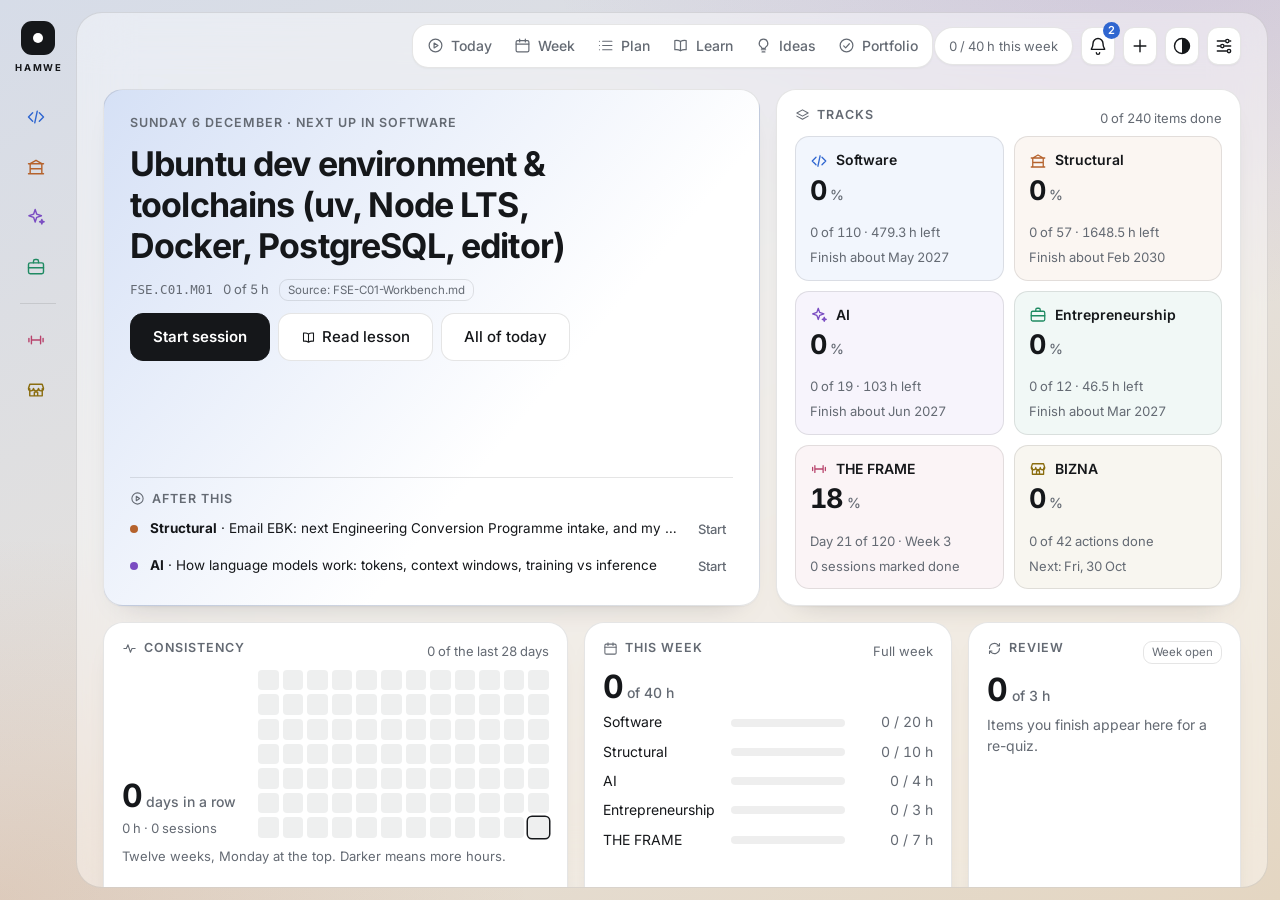
==== commit 25cc4fc5: "Added the learning engine" ====
--- a/index.html
+++ b/index.html
@@ -711,6 +711,65 @@
 .wuf textarea{min-height:120px;font-size:13px}
 @media (max-width:600px){.fp-cd{font-size:56px}.fpc{padding:16px 15px}.fpc h3{font-size:20px}.bzrow{grid-template-columns:minmax(0,1fr) auto}.bzrow .chip,.bzrow .hid{display:none}}
 @media (max-width:600px){.bzrow{grid-template-columns:minmax(0,1fr) auto auto}}
+
+/* ===== 5.0: the learning engine: notes, questions, highlights, photos, re-reads, progress ===== */
+.ncards{display:flex;flex-direction:column;gap:10px}
+.ncard{border:1px solid var(--line);border-radius:14px;padding:12px 14px;display:flex;flex-direction:column;gap:7px;text-align:left;background:var(--card);font:inherit;color:inherit;width:100%;min-width:0;cursor:pointer}
+.ncard:hover{border-color:color-mix(in srgb,var(--tc) 55%,var(--line))}
+.ncard.k-q{background:color-mix(in srgb,var(--warn) 7%,var(--card))}
+.nmeta{display:flex;flex-wrap:wrap;gap:6px 8px;align-items:center;font-size:12px;color:var(--muted)}
+.nmeta .k{font-weight:700;color:var(--tc);text-transform:uppercase;letter-spacing:.06em;font-size:11px}
+.nq{border-left:3px solid #f2c94c;padding:1px 0 1px 10px;font-size:13.5px;color:var(--muted);margin:0}
+.ntext{font-size:14.5px;line-height:1.55;overflow-wrap:anywhere}
+.ntext>*:first-child{margin-top:0}.ntext>*:last-child{margin-bottom:0}
+.ntext p,.ntext ul,.ntext ol,.ntext pre{margin:0 0 8px}.ntext ul,.ntext ol{padding-left:20px}
+.ntext h1,.ntext h2,.ntext h3{font-size:15.5px;margin:10px 0 4px}
+.ntext code{font-size:.86em;background:var(--sunk);padding:1px 5px;border-radius:5px}
+.ncard .ntext{display:-webkit-box;-webkit-line-clamp:6;-webkit-box-orient:vertical;overflow:hidden}
+.nimgs{display:flex;flex-wrap:wrap;gap:6px}
+.nimg{width:72px;height:72px;object-fit:cover;border-radius:10px;border:1px solid var(--line);background:var(--sunk);cursor:zoom-in}
+.nimgx{position:relative}
+.nimgx button{position:absolute;top:-6px;right:-6px;width:22px;height:22px;border-radius:50%;border:1px solid var(--line);background:var(--card);font-size:13px;line-height:1;padding:0}
+.ncomp{display:flex;flex-direction:column;gap:9px}
+.ncomp textarea{min-height:84px}
+.ncomp .row{align-items:center}
+.ncomp .seg button{padding:5px 11px}
+.filebtn{position:relative;overflow:hidden}
+.filebtn input{position:absolute;inset:0;opacity:0;cursor:pointer;width:100%;height:100%}
+mark.hl{background:color-mix(in srgb,#f2c94c 45%,transparent);color:inherit;border-radius:3px;padding:0 1px;cursor:pointer}
+#hlbtn{position:fixed;z-index:60;display:none;box-shadow:var(--shadow)}
+.rd-notes{gap:12px;padding:14px;min-width:0}
+.rv3{display:grid;grid-template-columns:repeat(3,minmax(0,1fr));gap:10px}
+.rv3 button{border:0;border-radius:14px;background:var(--sunk);padding:12px 14px;text-align:left;font:inherit;color:inherit;display:flex;flex-direction:column;gap:2px}
+.rv3 button:hover{background:color-mix(in srgb,var(--accent) 10%,var(--sunk))}
+.rv3 b{font-size:24px;letter-spacing:-.02em}
+.rv3 span{font-size:12.5px;color:var(--muted)}
+.trchips{display:flex;flex-wrap:wrap;gap:8px}
+.trchips button{display:flex;align-items:center;gap:7px;border:1px solid var(--line);background:none;border-radius:999px;padding:6px 13px;font:inherit;font-size:13.5px;color:var(--muted)}
+.trchips button[aria-pressed="true"]{color:var(--ink);border-color:var(--tc);background:color-mix(in srgb,var(--tc) 9%,transparent);font-weight:600}
+.trchips svg{color:var(--tc)}
+.pgrid2{display:grid;grid-template-columns:repeat(auto-fill,minmax(230px,1fr));gap:12px}
+.ptile{border:1px solid var(--line);border-radius:16px;padding:14px 15px;display:flex;flex-direction:column;gap:6px;min-width:0}
+.ptile .big{font-size:28px}
+.spark{display:grid;grid-template-columns:repeat(8,minmax(0,1fr));gap:4px;align-items:end;height:46px;margin-top:4px}
+.spark i{display:block;border-radius:3px 3px 0 0;background:color-mix(in srgb,var(--tc) 40%,var(--sunk));min-height:2px}
+.spark i.now{background:var(--tc)}
+.lightbox{max-width:100%;max-height:78vh;border-radius:12px;display:block;margin:0 auto}
+dialog details.dl{border:1px solid var(--line);border-radius:12px;padding:9px 12px}
+dialog details.dl summary{cursor:pointer;font-weight:500;font-size:14px}
+dialog details.dl[open] summary{margin-bottom:8px}
+dialog details.dl label{margin-bottom:8px}
+.nacts{display:flex;flex-wrap:wrap;gap:6px;padding-top:10px;border-top:1px solid var(--line)}
+@media (min-width:1100px){
+  .rd.wn{grid-template-columns:260px minmax(0,1fr) 330px}
+  .rd-notes{position:sticky;top:76px;max-height:calc(100vh - 112px);overflow:auto}
+  main[data-view="reread"]{max-width:none}
+}
+@media (max-width:1099px){.rd-toc{order:0}.rd-notes{order:1}.rd-main{order:2}}
+@media (max-width:600px){.rv3 b{font-size:20px}.rv3 button{padding:10px}}
+@media (min-width:1100px) and (max-width:1499px){.rd.wn{grid-template-columns:minmax(0,1fr) 330px}.rd.wn .rd-toc{display:none}}
+@media (max-width:999px){.lv.nfirst>section:last-child{order:-1}}
+@media (max-width:600px){.pgrid2{grid-template-columns:repeat(2,minmax(0,1fr));gap:9px}.ptile{padding:11px 12px}.ptile .big{font-size:22px}.ptile .eyebrow{font-size:10px}}
 </style>
 </head>
 <body>
@@ -725,11 +784,11 @@
 </div>
 <svg width="0" height="0" style="position:absolute" aria-hidden="true"><filter id="rough" x="-10%" y="-10%" width="120%" height="120%"><feTurbulence type="fractalNoise" baseFrequency="0.04" numOctaves="2" seed="7" result="n"/><feDisplacementMap in="SourceGraphic" in2="n" scale="2.4"/></filter></svg>
 <dialog id="dlg"></dialog>
-<div id="toast" role="status" popover="manual"></div>
+<button id="hlbtn" class="btn pri sm" type="button">Highlight</button><div id="toast" role="status" popover="manual"></div>
 <script>
 "use strict";
 const SEED = {"tracks":[{"id":"sw","name":"Software","short":"SW","target":20},{"id":"str","name":"Structural","short":"STR","target":10},{"id":"ai","name":"AI","short":"AI","target":4},{"id":"ent","name":"Entrepreneurship","short":"ENT","target":3},{"id":"rev","name":"Review","short":"REV","target":3,"recurring":true,"label":"Review block: flashcards, weekly review, spaced re-quiz"},{"id":"build","name":"Chama build","short":"BLD","target":0}],"items":[{"id":"FSE.C01.M01","tr":"sw","t":"Ubuntu dev environment & toolchains (uv, Node LTS, Docker, PostgreSQL, editor)","h":5.0,"g":"Stage 1 · C01 Workbench","c":1,"src":"FSE-C01-Workbench.md","n":"","st":"open","o":10},{"id":"FSE.C01.M02","tr":"sw","t":"Git & GitHub workflow (branches, PRs, reviews, commit signing, gh CLI)","h":3.5,"g":"Stage 1 · C01 Workbench","c":1,"src":"FSE-C01-Workbench.md","n":"","st":"open","o":20},{"id":"FSE.C01.M03","tr":"sw","t":"The learning system: AI modes, logs, Anki, explain-backs","h":1.5,"g":"Stage 1 · C01 Workbench","c":1,"src":"FSE-C01-Workbench.md","n":"","st":"open","o":30},{"id":"FSE.C02.M01","tr":"sw","t":"Core refresh: types, functions, collections, comprehensions","h":5.0,"g":"Stage 1 · C02 Python","c":1,"src":"FSE-C02a-Python.md","n":"","st":"open","o":40},{"id":"FSE.C02.M02","tr":"sw","t":"Errors, pytest basics and uv project layout","h":2.5,"g":"Stage 1 · C02 Python","c":1,"src":"FSE-C02a-Python.md","n":"","st":"open","o":50},{"id":"FSE.C02.M03","tr":"sw","t":"Text & data processing: CSV/PDF extraction, regex, Decimal, dates and time zones","h":3.5,"g":"Stage 1 · C02 Python","c":1,"src":"FSE-C02a-Python.md","n":"","st":"open","o":60},{"id":"FSE.C11.M01","tr":"sw","t":"Complexity, arrays, strings, hash maps","h":7.0,"g":"Stage 1 · C11 Computer science foundations","c":1,"src":"FSE-C11a-CSFoundations.md","n":"","st":"open","o":70},{"id":"FSE.C11.M02","tr":"sw","t":"Stacks, queues, linked lists, recursion","h":7.0,"g":"Stage 1 · C11 Computer science foundations","c":1,"src":"FSE-C11a-CSFoundations.md","n":"","st":"open","o":80},{"id":"FSE.C11.M10","tr":"sw","t":"Rolling Mode 0 practice reps (spaced problem sets)","h":22.5,"g":"Stage 1 · C11 Computer science foundations","c":1,"src":"FSE-C11a-CSFoundations.md","n":"","st":"open","o":90},{"id":"FSE.C03.M01","tr":"sw","t":"Relational modelling, normalisation and SQL essentials","h":4.5,"g":"Stage 1 · C03 Data, SQL and ledgers","c":0,"src":"","n":"","st":"open","o":100},{"id":"FSE.C03.M02","tr":"sw","t":"Money handling and double-entry ledger design","h":5.0,"g":"Stage 1 · C03 Data, SQL and ledgers","c":0,"src":"","n":"","st":"open","o":110},{"id":"FSE.C03.M03","tr":"sw","t":"Reconciliation and import pipelines (idempotent imports, matching, audit trails)","h":4.5,"g":"Stage 1 · C03 Data, SQL and ledgers","c":0,"src":"","n":"","st":"open","o":120},{"id":"FSE.C04.M01","tr":"sw","t":"JavaScript essentials: values, closures, modules, async/await","h":2.5,"g":"Stage 1 · C04 Web platform and TypeScript","c":0,"src":"","n":"","st":"open","o":130},{"id":"FSE.C04.M02","tr":"sw","t":"TypeScript essentials: types, unions, narrowing, generics basics, strict mode","h":3.25,"g":"Stage 1 · C04 Web platform and TypeScript","c":0,"src":"","n":"","st":"open","o":140},{"id":"FSE.C04.M03","tr":"sw","t":"HTML, CSS layout, responsive design and accessibility essentials","h":4.25,"g":"Stage 1 · C04 Web platform and TypeScript","c":0,"src":"","n":"","st":"open","o":150},{"id":"FSE.C05.M01","tr":"sw","t":"Django essentials: project structure, models/ORM, admin","h":3.5,"g":"Stage 1 · C05 Backend: Django, DRF, FastAPI","c":0,"src":"","n":"","st":"open","o":160},{"id":"FSE.C05.M02","tr":"sw","t":"DRF: serializers, viewsets, authentication and permissions","h":4.25,"g":"Stage 1 · C05 Backend: Django, DRF, FastAPI","c":0,"src":"","n":"","st":"open","o":170},{"id":"FSE.C05.M03","tr":"sw","t":"Background work: Django Tasks API with a database-backed worker; scheduling","h":2.25,"g":"Stage 1 · C05 Backend: Django, DRF, FastAPI","c":0,"src":"","n":"","st":"open","o":180},{"id":"FSE.C05.M10","tr":"sw","t":"Django security settings and auth (allauth, sessions vs tokens, CSP)","h":3.5,"g":"Stage 1 · C05 Backend: Django, DRF, FastAPI","c":0,"src":"","n":"","st":"open","o":190},{"id":"FSE.C05.M12","tr":"sw","t":"Server-rendered Django: templates, forms, messages, HTMX partials","h":3.5,"g":"Stage 1 · C05 Backend: Django, DRF, FastAPI","c":0,"src":"","n":"","st":"open","o":200},{"id":"FSE.C08.M01","tr":"sw","t":"Test strategy and API tests (pytest, pytest-django, DRF)","h":2.5,"g":"Stage 1 · C08 Testing and code quality","c":0,"src":"","n":"","st":"open","o":210},{"id":"FSE.C12.M01","tr":"sw","t":"Modular monolith, DDD-lite and module contracts","h":3.5,"g":"Stage 1 · C12 Architecture and system design","c":0,"src":"","n":"","st":"open","o":220},{"id":"FSE.C12.M02","tr":"sw","t":"Multi-tenancy models and trade-offs (incl. Postgres row-level security)","h":3.0,"g":"Stage 1 · C12 Architecture and system design","c":0,"src":"","n":"","st":"open","o":230},{"id":"FSE.C06.M01","tr":"sw","t":"React core mental model","h":2.5,"g":"Stage 1 · C06 Frontend: React","c":0,"src":"","n":"","st":"open","o":240},{"id":"FSE.C09.M01","tr":"sw","t":"Docker and Compose, twelve-factor config, HTTPS, first deploy and backups","h":4.25,"g":"Stage 1 · C09 DevOps and operations","c":0,"src":"","n":"","st":"open","o":250},{"id":"FSE.C09.M03","tr":"sw","t":"Backups, restore drills and production PostgreSQL","h":4.0,"g":"Stage 1 · C09 DevOps and operations","c":0,"src":"","n":"","st":"open","o":260},{"id":"FSE.C10.M01","tr":"sw","t":"Security foundations: OWASP Top 10 and secure defaults for API and mobile","h":2.5,"g":"Stage 1 · C10 Security and privacy","c":0,"src":"","n":"","st":"open","o":270},{"id":"FSE.C10.M02","tr":"sw","t":"AuthN/AuthZ, RBAC, tenant isolation and audit logging","h":4.0,"g":"Stage 1 · C10 Security and privacy","c":0,"src":"","n":"","st":"open","o":280},{"id":"FSE.C01.M05","tr":"sw","t":"Debugging & reading docs/errors across Python, Django and React Native","h":3.5,"g":"Stage 2 · C01 Workbench","c":1,"src":"FSE-C01-Workbench.md","n":"","st":"open","o":290},{"id":"FSE.C02.M04","tr":"sw","t":"Iterators, generators, decorators, context managers","h":6.0,"g":"Stage 2 · C02 Python","c":1,"src":"FSE-C02a-Python.md","n":"","st":"open","o":300},{"id":"FSE.C02.M05","tr":"sw","t":"Typing in depth: generics, protocols, dataclasses, Pydantic","h":6.0,"g":"Stage 2 · C02 Python","c":1,"src":"FSE-C02a-Python.md","n":"","st":"open","o":310},{"id":"FSE.C11.M03","tr":"sw","t":"Sorting and searching","h":7.0,"g":"Stage 2 · C11 Computer science foundations","c":1,"src":"FSE-C11a-CSFoundations.md","n":"","st":"open","o":320},{"id":"FSE.C11.M04","tr":"sw","t":"Trees, binary search trees, heaps","h":7.0,"g":"Stage 2 · C11 Computer science foundations","c":1,"src":"FSE-C11a-CSFoundations.md","n":"","st":"open","o":330},{"id":"FSE.C03.M04","tr":"sw","t":"Indexes, query plans, transactions and isolation","h":5.0,"g":"Stage 2 · C03 Data, SQL and ledgers","c":0,"src":"","n":"","st":"open","o":340},{"id":"FSE.C04.M04","tr":"sw","t":"TypeScript depth: generics, utility and conditional types, Zod contracts","h":3.25,"g":"Stage 2 · C04 Web platform and TypeScript","c":0,"src":"","n":"","st":"open","o":350},{"id":"FSE.C05.M04","tr":"sw","t":"API design: REST, OpenAPI, versioning, pagination, filtering, idempotency","h":3.5,"g":"Stage 2 · C05 Backend: Django, DRF, FastAPI","c":0,"src":"","n":"","st":"open","o":360},{"id":"FSE.C05.M05","tr":"sw","t":"Files, object storage, PDF/reports, caching","h":3.5,"g":"Stage 2 · C05 Backend: Django, DRF, FastAPI","c":0,"src":"","n":"","st":"open","o":370},{"id":"FSE.C05.M07","tr":"sw","t":"Multi-tenancy with django-tenants and module entitlements","h":3.0,"g":"Stage 2 · C05 Backend: Django, DRF, FastAPI","c":0,"src":"","n":"","st":"open","o":380},{"id":"FSE.C08.M03","tr":"sw","t":"Code review, including AI-written pull requests; seeded-defect drills","h":3.5,"g":"Stage 2 · C08 Testing and code quality","c":0,"src":"","n":"","st":"open","o":390},{"id":"FSE.C08.M04","tr":"sw","t":"End-to-end web testing with Playwright","h":3.5,"g":"Stage 2 · C08 Testing and code quality","c":0,"src":"","n":"","st":"open","o":400},{"id":"FSE.C08.M05","tr":"sw","t":"Static analysis, typing as tests, and refactoring","h":3.0,"g":"Stage 2 · C08 Testing and code quality","c":0,"src":"","n":"","st":"open","o":410},{"id":"FSE.C12.M03","tr":"sw","t":"Integration patterns: webhooks, queues, retries, idempotency, outbox","h":4.0,"g":"Stage 2 · C12 Architecture and system design","c":0,"src":"","n":"","st":"open","o":420},{"id":"FSE.C12.M04","tr":"sw","t":"ADRs, event-driven basics, caching and scaling","h":3.5,"g":"Stage 2 · C12 Architecture and system design","c":0,"src":"","n":"","st":"open","o":430},{"id":"FSE.C06.M02","tr":"sw","t":"React for the web with Vite and TypeScript; routing","h":3.5,"g":"Stage 2 · C06 Frontend: React","c":0,"src":"","n":"","st":"open","o":440},{"id":"FSE.C06.M03","tr":"sw","t":"Server state with TanStack Query; forms and validation with Zod","h":3.5,"g":"Stage 2 · C06 Frontend: React","c":0,"src":"","n":"","st":"open","o":450},{"id":"FSE.C06.M04","tr":"sw","t":"Design systems, component libraries, i18n (English/Swahili), accessibility","h":3.25,"g":"Stage 2 · C06 Frontend: React","c":0,"src":"","n":"","st":"open","o":460},{"id":"FSE.C06.M05","tr":"sw","t":"Frontend testing (Vitest, Testing Library) and performance (React Compiler)","h":3.5,"g":"Stage 2 · C06 Frontend: React","c":0,"src":"","n":"","st":"open","o":470},{"id":"FSE.C09.M02","tr":"sw","t":"CI/CD with GitHub Actions; environments; migrations in pipelines","h":4.0,"g":"Stage 2 · C09 DevOps and operations","c":0,"src":"","n":"","st":"open","o":480},{"id":"FSE.C09.M04","tr":"sw","t":"Observability: logs, metrics, traces, error tracking","h":4.5,"g":"Stage 2 · C09 DevOps and operations","c":0,"src":"","n":"","st":"open","o":490},{"id":"FSE.C10.M03","tr":"sw","t":"Threat modelling (STRIDE-lite) and ASVS Level 1","h":3.5,"g":"Stage 2 · C10 Security and privacy","c":0,"src":"","n":"","st":"open","o":500},{"id":"FSE.C10.M04","tr":"sw","t":"Supply chain, secrets, and agent/LLM risks","h":3.5,"g":"Stage 2 · C10 Security and privacy","c":0,"src":"","n":"","st":"open","o":510},{"id":"FSE.C10.M05","tr":"sw","t":"Privacy engineering under the Kenya Data Protection Act","h":4.0,"g":"Stage 2 · C10 Security and privacy","c":0,"src":"","n":"","st":"open","o":520},{"id":"FSE.C01.M04","tr":"sw","t":"Linux & CLI depth (shell scripting, processes, permissions, systemd, ssh)","h":4.5,"g":"Stage 3 · C01 Workbench","c":1,"src":"FSE-C01-Workbench.md","n":"","st":"open","o":530},{"id":"FSE.C01.M06","tr":"sw","t":"Networking tools for developers (DNS, TLS, curl, mtr, latency measurement)","h":2.5,"g":"Stage 3 · C01 Workbench","c":1,"src":"FSE-C01-Workbench.md","n":"","st":"open","o":540},{"id":"FSE.C02.M06","tr":"sw","t":"The object model and data model (dunder methods, descriptors, composition)","h":7.0,"g":"Stage 3 · C02 Python","c":0,"src":"","n":"","st":"open","o":550},{"id":"FSE.C02.M07","tr":"sw","t":"Concurrency: threads, processes, asyncio; free-threading awareness","h":7.0,"g":"Stage 3 · C02 Python","c":0,"src":"","n":"","st":"open","o":560},{"id":"FSE.C02.M08","tr":"sw","t":"Standard library tour and performance (profiling, complexity in Python)","h":5.5,"g":"Stage 3 · C02 Python","c":0,"src":"","n":"","st":"open","o":570},{"id":"FSE.C02.M09","tr":"sw","t":"Packaging and tooling (pyproject, ruff, type checkers, pre-commit hooks)","h":3.5,"g":"Stage 3 · C02 Python","c":0,"src":"","n":"","st":"open","o":580},{"id":"FSE.C02.M10","tr":"sw","t":"Data analysis and visualisation for products (pandas, Matplotlib); builds on STRUCTURES V01.M10 numerics","h":5.0,"g":"Stage 3 · C02 Python","c":0,"src":"","n":"","st":"open","o":590},{"id":"FSE.C11.M05","tr":"sw","t":"Graphs: BFS/DFS, shortest paths","h":8.0,"g":"Stage 3 · C11 Computer science foundations","c":0,"src":"","n":"","st":"open","o":600},{"id":"FSE.C11.M06","tr":"sw","t":"Dynamic programming (working depth)","h":7.0,"g":"Stage 3 · C11 Computer science foundations","c":0,"src":"","n":"","st":"open","o":610},{"id":"FSE.C03.M05","tr":"sw","t":"Advanced SQL: window functions, CTEs, reporting queries","h":5.5,"g":"Stage 3 · C03 Data, SQL and ledgers","c":0,"src":"","n":"","st":"open","o":620},{"id":"FSE.C03.M06","tr":"sw","t":"Migrations, schema evolution and data quality","h":4.5,"g":"Stage 3 · C03 Data, SQL and ledgers","c":0,"src":"","n":"","st":"open","o":630},{"id":"FSE.C03.M07","tr":"sw","t":"PostgreSQL operations (roles, backups, PITR, pooling, extensions incl. pgvector)","h":5.5,"g":"Stage 3 · C03 Data, SQL and ledgers","c":0,"src":"","n":"","st":"open","o":640},{"id":"FSE.C03.M08","tr":"sw","t":"SQLite on device and sync-friendly schemas","h":4.5,"g":"Stage 3 · C03 Data, SQL and ledgers","c":0,"src":"","n":"","st":"open","o":650},{"id":"FSE.C04.M05","tr":"sw","t":"JavaScript in depth: event loop, prototypes, iterators, performance","h":4.5,"g":"Stage 3 · C04 Web platform and TypeScript","c":0,"src":"","n":"","st":"open","o":660},{"id":"FSE.C04.M06","tr":"sw","t":"HTTP and the browser: fetch, CORS, cookies, caching, security headers, CSP","h":4.5,"g":"Stage 3 · C04 Web platform and TypeScript","c":0,"src":"","n":"","st":"open","o":670},{"id":"FSE.C04.M07","tr":"sw","t":"Tooling: Node, package managers, Vite, linters/formatters, monorepos","h":3.5,"g":"Stage 3 · C04 Web platform and TypeScript","c":0,"src":"","n":"","st":"open","o":680},{"id":"FSE.C05.M06","tr":"sw","t":"Webhooks and payment callbacks (Daraja patterns)","h":4.5,"g":"Stage 3 · C05 Backend: Django, DRF, FastAPI","c":0,"src":"","n":"","st":"open","o":690},{"id":"FSE.C05.M08","tr":"sw","t":"ORM depth: query optimisation, N+1, transactions, row locking","h":5.5,"g":"Stage 3 · C05 Backend: Django, DRF, FastAPI","c":0,"src":"","n":"","st":"open","o":700},{"id":"FSE.C05.M09","tr":"sw","t":"FastAPI for AI and lightweight services","h":5.5,"g":"Stage 3 · C05 Backend: Django, DRF, FastAPI","c":0,"src":"","n":"","st":"open","o":710},{"id":"FSE.C08.M02","tr":"sw","t":"Fixtures, factories and property-based tests (Hypothesis) for ledgers","h":3.5,"g":"Stage 3 · C08 Testing and code quality","c":0,"src":"","n":"","st":"open","o":720},{"id":"FSE.C08.M06","tr":"sw","t":"Contract and schema tests (OpenAPI)","h":3.5,"g":"Stage 3 · C08 Testing and code quality","c":0,"src":"","n":"","st":"open","o":730},{"id":"FSE.C08.M07","tr":"sw","t":"TDD practice (Mode 0 katas)","h":4.5,"g":"Stage 3 · C08 Testing and code quality","c":0,"src":"","n":"","st":"open","o":740},{"id":"FSE.C08.M08","tr":"sw","t":"Mobile testing and test-data management","h":3.5,"g":"Stage 3 · C08 Testing and code quality","c":0,"src":"","n":"","st":"open","o":750},{"id":"FSE.C12.M05","tr":"sw","t":"Offline-first and local-first: sync engines, CRDTs, conflict resolution","h":5.5,"g":"Stage 3 · C12 Architecture and system design","c":0,"src":"","n":"","st":"open","o":760},{"id":"FSE.C12.M06","tr":"sw","t":"ERP case studies: Frappe/ERPNext and others (comparative)","h":4.5,"g":"Stage 3 · C12 Architecture and system design","c":0,"src":"","n":"","st":"open","o":770},{"id":"FSE.C12.M07","tr":"sw","t":"The module factory pattern (templates, code generation, entitlements)","h":4.5,"g":"Stage 3 · C12 Architecture and system design","c":0,"src":"","n":"","st":"open","o":780},{"id":"FSE.C06.M06","tr":"sw","t":"Application architecture and client state management","h":4.5,"g":"Stage 3 · C06 Frontend: React","c":0,"src":"","n":"","st":"open","o":790},{"id":"FSE.C06.M07","tr":"sw","t":"Dashboards and data visualisation for PMO reporting","h":4.5,"g":"Stage 3 · C06 Frontend: React","c":0,"src":"","n":"","st":"open","o":800},{"id":"FSE.C06.M08","tr":"sw","t":"Auth flows in SPAs (sessions, CSRF, passkeys UX)","h":3.5,"g":"Stage 3 · C06 Frontend: React","c":0,"src":"","n":"","st":"open","o":810},{"id":"FSE.C07.M01","tr":"sw","t":"Expo and React Native essentials: Expo Router, components, styling, dev builds","h":3.5,"g":"Stage 3 · C07 Mobile: React Native and Expo","c":0,"src":"","n":"","st":"open","o":820},{"id":"FSE.C07.M02","tr":"sw","t":"Data fetching, forms and local persistence (expo-sqlite)","h":3.5,"g":"Stage 3 · C07 Mobile: React Native and Expo","c":0,"src":"","n":"","st":"open","o":830},{"id":"FSE.C07.M03","tr":"sw","t":"Builds and distribution: EAS, Play Console tracks, OTA updates, developer verification","h":3.5,"g":"Stage 3 · C07 Mobile: React Native and Expo","c":0,"src":"","n":"","st":"open","o":840},{"id":"FSE.C07.M04","tr":"sw","t":"Offline sync patterns and background tasks","h":5.5,"g":"Stage 3 · C07 Mobile: React Native and Expo","c":0,"src":"","n":"","st":"open","o":850},{"id":"FSE.C07.M05","tr":"sw","t":"Notifications: push, SMS fallback, deep links","h":3.5,"g":"Stage 3 · C07 Mobile: React Native and Expo","c":0,"src":"","n":"","st":"open","o":860},{"id":"FSE.C07.M06","tr":"sw","t":"Device APIs: camera, location, files, signatures","h":4.5,"g":"Stage 3 · C07 Mobile: React Native and Expo","c":0,"src":"","n":"","st":"open","o":870},{"id":"FSE.C07.M07","tr":"sw","t":"Android realities: low-end devices, data costs, performance profiling","h":3.5,"g":"Stage 3 · C07 Mobile: React Native and Expo","c":0,"src":"","n":"","st":"open","o":880},{"id":"FSE.C07.M09","tr":"sw","t":"Mobile testing (React Native Testing Library; E2E options)","h":3.5,"g":"Stage 3 · C07 Mobile: React Native and Expo","c":0,"src":"","n":"","st":"open","o":890},{"id":"FSE.C09.M05","tr":"sw","t":"Uptime, incident response and runbooks","h":3.5,"g":"Stage 3 · C09 DevOps and operations","c":0,"src":"","n":"","st":"open","o":900},{"id":"FSE.C09.M06","tr":"sw","t":"Hosting in practice and cost control (FinOps)","h":4.5,"g":"Stage 3 · C09 DevOps and operations","c":0,"src":"","n":"","st":"open","o":910},{"id":"FSE.C09.M07","tr":"sw","t":"Server hardening and an introduction to infrastructure as code","h":4.5,"g":"Stage 3 · C09 DevOps and operations","c":0,"src":"","n":"","st":"open","o":920},{"id":"FSE.C10.M06","tr":"sw","t":"Payment-flow security and fraud patterns","h":3.5,"g":"Stage 3 · C10 Security and privacy","c":0,"src":"","n":"","st":"open","o":930},{"id":"FSE.C10.M07","tr":"sw","t":"Mobile security and Google Play policy compliance","h":3.5,"g":"Stage 3 · C10 Security and privacy","c":0,"src":"","n":"","st":"open","o":940},{"id":"FSE.C10.M09","tr":"sw","t":"Hands-on web security labs (PortSwigger Web Security Academy)","h":5.5,"g":"Stage 3 · C10 Security and privacy","c":0,"src":"","n":"","st":"open","o":950},{"id":"FSE.C11.M07","tr":"sw","t":"How computers work: memory, processes, concurrency","h":7.0,"g":"Stage 4 · C11 Computer science foundations","c":0,"src":"","n":"","st":"open","o":960},{"id":"FSE.C04.M08","tr":"sw","t":"Web performance and accessibility testing","h":3.5,"g":"Stage 4 · C04 Web platform and TypeScript","c":0,"src":"","n":"","st":"open","o":970},{"id":"FSE.C04.M09","tr":"sw","t":"CSS and UI depth for commerce sites (layout systems, SEO-friendly markup)","h":4.5,"g":"Stage 4 · C04 Web platform and TypeScript","c":0,"src":"","n":"","st":"open","o":980},{"id":"FSE.C05.M11","tr":"sw","t":"Django in depth: request lifecycle, middleware, signals, templates (HTMX awareness)","h":5.5,"g":"Stage 4 · C05 Backend: Django, DRF, FastAPI","c":0,"src":"","n":"","st":"open","o":990},{"id":"FSE.C12.M08","tr":"sw","t":"System design practice: estimates, failure modes, capacity","h":4.5,"g":"Stage 4 · C12 Architecture and system design","c":0,"src":"","n":"","st":"open","o":1000},{"id":"FSE.C06.M09","tr":"sw","t":"Commerce frontends: SEO, server rendering options, performance budgets","h":5.0,"g":"Stage 4 · C06 Frontend: React","c":0,"src":"","n":"","st":"open","o":1010},{"id":"FSE.C11.M08","tr":"sw","t":"Networks for engineers: TCP/IP, DNS, TLS","h":6.0,"g":"Stage 5 · C11 Computer science foundations","c":0,"src":"","n":"","st":"open","o":1020},{"id":"FSE.C11.M09","tr":"sw","t":"Operating systems for engineers","h":7.0,"g":"Stage 5 · C11 Computer science foundations","c":0,"src":"","n":"","st":"open","o":1030},{"id":"FSE.C03.M09","tr":"sw","t":"Analytics and time-series basics (PMO dashboards, farm sensors)","h":3.5,"g":"Stage 5 · C03 Data, SQL and ledgers","c":0,"src":"","n":"","st":"open","o":1040},{"id":"FSE.C09.M08","tr":"sw","t":"Scaling basics: load balancing, connection pooling, CDN","h":3.5,"g":"Stage 5 · C09 DevOps and operations","c":0,"src":"","n":"","st":"open","o":1050},{"id":"FSE.C07.M08","tr":"sw","t":"Native modules with the Expo Modules API and Kotlin","h":5.5,"g":"Stage 6 · C07 Mobile: React Native and Expo","c":0,"src":"","n":"","st":"open","o":1060},{"id":"FSE.C10.M08","tr":"sw","t":"Children's data, monitoring ethics and age-appropriate design","h":4.5,"g":"Stage 6 · C10 Security and privacy","c":0,"src":"","n":"","st":"open","o":1070},{"id":"STR.EBK.01","tr":"str","t":"Email EBK: next Engineering Conversion Programme intake, and my eligibility as a BTech holder","h":1,"g":"Registration route","c":1,"src":"","n":"Replaces the plan's Graduate Engineer application. Ask for: next intake date, entry requirements, fees, and whether earlier supervised work can count.","st":"open","o":1080},{"id":"STR.EBK.02","tr":"str","t":"Decide on KETRB registration as a Candidate Engineering Technologist","h":1.5,"g":"Registration route","c":1,"src":"","n":"A registration you can hold now, separate from the EBK route. Check the current requirements on the KETRB site before applying.","st":"open","o":1090},{"id":"STR.SETUP","tr":"str","t":"Week 1 setup and orientation (toolkit, diagnostic, EBK admin)","h":10,"g":"Setup","c":1,"src":"STR-V00-Navigator.md","n":"","st":"open","o":1100},{"id":"STR.V01.M01","tr":"str","t":"Units, vectors, free-body diagrams","h":6,"g":"V01 Mechanics and maths","c":1,"src":"STR-V01-Mechanics-Maths.md","n":"","st":"open","o":1110},{"id":"STR.V01.M02","tr":"str","t":"Equilibrium, supports, determinacy","h":8,"g":"V01 Mechanics and maths","c":1,"src":"STR-V01-Mechanics-Maths.md","n":"","st":"open","o":1120},{"id":"STR.V01.M03","tr":"str","t":"Trusses and frames: method of joints and sections","h":8,"g":"V01 Mechanics and maths","c":1,"src":"STR-V01-Mechanics-Maths.md","n":"","st":"open","o":1130},{"id":"STR.V01.M04","tr":"str","t":"Distributed loads, centroids, section properties","h":8,"g":"V01 Mechanics and maths","c":1,"src":"STR-V01-Mechanics-Maths.md","n":"","st":"open","o":1140},{"id":"STR.V01.M05","tr":"str","t":"Axial, shear and moment diagrams","h":8,"g":"V01 Mechanics and maths","c":1,"src":"STR-V01-Mechanics-Maths.md","n":"","st":"open","o":1150},{"id":"STR.V01.M06","tr":"str","t":"Stress, strain and material behaviour","h":6,"g":"V01 Mechanics and maths","c":1,"src":"STR-V01-Mechanics-Maths.md","n":"","st":"open","o":1160},{"id":"STR.V01.M07","tr":"str","t":"Bending and shear stress, combined stress, Mohr’s circle","h":8,"g":"V01 Mechanics and maths","c":1,"src":"STR-V01-Mechanics-Maths.md","n":"","st":"open","o":1170},{"id":"STR.V01.M08","tr":"str","t":"Torsion; beam deflections (Macaulay, moment-area)","h":8,"g":"V01 Mechanics and maths","c":1,"src":"STR-V01-Mechanics-Maths.md","n":"","st":"open","o":1180},{"id":"STR.V01.M09","tr":"str","t":"Buckling: Euler, effective length, imperfections","h":5,"g":"V01 Mechanics and maths","c":1,"src":"STR-V01-Mechanics-Maths.md","n":"","st":"open","o":1190},{"id":"STR.V01.M10","tr":"str","t":"Maths toolkit: linear algebra, calculus, numerical methods","h":5,"g":"V01 Mechanics and maths","c":1,"src":"STR-V01-Mechanics-Maths.md","n":"","st":"open","o":1200},{"id":"STR.V02.M01","tr":"str","t":"Determinacy, stability, idealisation, load paths","h":6,"g":"V02 Structural analysis","c":0,"src":"","n":"","st":"open","o":1210},{"id":"STR.V02.M02","tr":"str","t":"Virtual work and energy methods","h":10,"g":"V02 Structural analysis","c":0,"src":"","n":"","st":"open","o":1220},{"id":"STR.V02.M03","tr":"str","t":"Influence lines and moving loads","h":6,"g":"V02 Structural analysis","c":0,"src":"","n":"","st":"open","o":1230},{"id":"STR.V02.M04","tr":"str","t":"Force (flexibility) method","h":10,"g":"V02 Structural analysis","c":0,"src":"","n":"","st":"open","o":1240},{"id":"STR.V02.M05","tr":"str","t":"Slope-deflection","h":8,"g":"V02 Structural analysis","c":0,"src":"","n":"","st":"open","o":1250},{"id":"STR.V02.M06","tr":"str","t":"Moment distribution, including sway","h":10,"g":"V02 Structural analysis","c":0,"src":"","n":"","st":"open","o":1260},{"id":"STR.V02.M07","tr":"str","t":"Approximate methods: portal, cantilever, sub-frames","h":6,"g":"V02 Structural analysis","c":0,"src":"","n":"","st":"open","o":1270},{"id":"STR.V02.M08","tr":"str","t":"Direct stiffness: trusses","h":8,"g":"V02 Structural analysis","c":0,"src":"","n":"","st":"open","o":1280},{"id":"STR.V02.M09","tr":"str","t":"Direct stiffness: beams and plane frames (Python solver)","h":12,"g":"V02 Structural analysis","c":0,"src":"","n":"","st":"open","o":1290},{"id":"STR.V02.M10","tr":"str","t":"Intro to FE; first software model and verification","h":10,"g":"V02 Structural analysis","c":0,"src":"","n":"","st":"open","o":1300},{"id":"STR.V02.M11","tr":"str","t":"Arches, cables, space frames, plastic analysis intro","h":4,"g":"V02 Structural analysis","c":0,"src":"","n":"","st":"open","o":1310},{"id":"STR.V03.M01","tr":"str","t":"Design philosophies: permissible stress to limit states","h":6,"g":"V03 Actions, loads, design philosophy","c":0,"src":"","n":"","st":"open","o":1320},{"id":"STR.V03.M02","tr":"str","t":"EN 1990 + Kenya NA, combinations; full BS 8110/5950 alternative","h":9,"g":"V03 Actions, loads, design philosophy","c":0,"src":"","n":"","st":"open","o":1330},{"id":"STR.V03.M03","tr":"str","t":"Permanent and imposed actions: EN 1991-1-1 and BS 6399-1","h":5,"g":"V03 Actions, loads, design philosophy","c":0,"src":"","n":"","st":"open","o":1340},{"id":"STR.V03.M04","tr":"str","t":"Wind I: EN 1991-1-4 + full BS 6399-2 alternative","h":10,"g":"V03 Actions, loads, design philosophy","c":0,"src":"","n":"","st":"open","o":1350},{"id":"STR.V03.M05","tr":"str","t":"Wind II: canopies, monopitch roofs, free-standing panels","h":7,"g":"V03 Actions, loads, design philosophy","c":0,"src":"","n":"","st":"open","o":1360},{"id":"STR.V03.M06","tr":"str","t":"Thermal, execution and accidental actions; robustness","h":5,"g":"V03 Actions, loads, design philosophy","c":0,"src":"","n":"","st":"open","o":1370},{"id":"STR.V03.M07","tr":"str","t":"Load takedown of a building (Python + drawing)","h":7,"g":"V03 Actions, loads, design philosophy","c":0,"src":"","n":"","st":"open","o":1380},{"id":"STR.V03.M08","tr":"str","t":"Phase 1 integration and G1 gate exam","h":5,"g":"V03 Actions, loads, design philosophy","c":0,"src":"","n":"","st":"open","o":1390},{"id":"STR.V15a","tr":"str","t":"Practice primer (EBK, supervision, ethics, stamps)","h":8,"g":"Phase 2 · Low and mid-rise buildings","c":0,"src":"","n":"","st":"open","o":1400},{"id":"STR.V04","tr":"str","t":"RC Design I (incl. 12 h BS 8110 alternatives)","h":132,"g":"Phase 2 · Low and mid-rise buildings","c":0,"src":"","n":"","st":"open","o":1410},{"id":"STR.V05","tr":"str","t":"Steel Design I (incl. MP-P2-1 canopy, BS 5950 alternatives)","h":125,"g":"Phase 2 · Low and mid-rise buildings","c":0,"src":"","n":"","st":"open","o":1420},{"id":"STR.V06","tr":"str","t":"Timber and Masonry (incl. BS 5628/5268 alternatives)","h":55,"g":"Phase 2 · Low and mid-rise buildings","c":0,"src":"","n":"","st":"open","o":1430},{"id":"STR.V07","tr":"str","t":"Geotechnics and Foundations I (incl. MP-P2-2 PV footing)","h":79,"g":"Phase 2 · Low and mid-rise buildings","c":0,"src":"","n":"","st":"open","o":1440},{"id":"STR.CAP-P2-1","tr":"str","t":"Capstone: RC frame, 4–6 storeys, Nairobi","h":68,"g":"Phase 2 · Low and mid-rise buildings","c":0,"src":"","n":"","st":"open","o":1450},{"id":"STR.CAP-P2-2","tr":"str","t":"Capstone: steel portal-frame shed","h":40,"g":"Phase 2 · Low and mid-rise buildings","c":0,"src":"","n":"","st":"open","o":1460},{"id":"STR.G2","tr":"str","t":"Gate G2 and mock interview","h":5,"g":"Phase 2 · Low and mid-rise buildings","c":0,"src":"","n":"","st":"open","o":1470},{"id":"STR.V08","tr":"str","t":"Advanced Concrete","h":96,"g":"Phase 3 · High-rise","c":0,"src":"","n":"","st":"open","o":1480},{"id":"STR.V09","tr":"str","t":"Tall Building Systems (incl. seismic)","h":112,"g":"Phase 3 · High-rise","c":0,"src":"","n":"","st":"open","o":1490},{"id":"STR.V10","tr":"str","t":"Deep Foundations and Basements","h":63,"g":"Phase 3 · High-rise","c":0,"src":"","n":"","st":"open","o":1500},{"id":"STR.CAP-P3-1","tr":"str","t":"Capstone: 15–25 storey scheme design","h":72,"g":"Phase 3 · High-rise","c":0,"src":"","n":"","st":"open","o":1510},{"id":"STR.G3","tr":"str","t":"Gate G3","h":5,"g":"Phase 3 · High-rise","c":0,"src":"","n":"","st":"open","o":1520},{"id":"STR.V11","tr":"str","t":"Energy Infrastructure Structures","h":120,"g":"Phase 4 · Energy and industrial infrastructure","c":0,"src":"","n":"","st":"open","o":1530},{"id":"STR.CAP-P4-1","tr":"str","t":"Capstone: PV ground-mount system","h":35,"g":"Phase 4 · Energy and industrial infrastructure","c":0,"src":"","n":"","st":"open","o":1540},{"id":"STR.CAP-P4-2","tr":"str","t":"Capstone: fuel/EV station canopy","h":38,"g":"Phase 4 · Energy and industrial infrastructure","c":0,"src":"","n":"","st":"open","o":1550},{"id":"STR.G4","tr":"str","t":"Gate G4 and mock interview","h":5,"g":"Phase 4 · Energy and industrial infrastructure","c":0,"src":"","n":"","st":"open","o":1560},{"id":"STR.V12","tr":"str","t":"FEA and Nonlinear Analysis","h":80,"g":"Phase 5 · Specialist depth","c":0,"src":"","n":"","st":"open","o":1570},{"id":"STR.V13","tr":"str","t":"Connections, Fatigue and Dynamics","h":82,"g":"Phase 5 · Specialist depth","c":0,"src":"","n":"","st":"open","o":1580},{"id":"STR.V14","tr":"str","t":"Geotechnics in Depth","h":60,"g":"Phase 5 · Specialist depth","c":0,"src":"","n":"","st":"open","o":1590},{"id":"STR.G5","tr":"str","t":"Gate G5","h":5,"g":"Phase 5 · Specialist depth","c":0,"src":"","n":"","st":"open","o":1600},{"id":"STR.V15b","tr":"str","t":"Professional Practice and EBK","h":32,"g":"Phase 6 · Practice, registration and tooling","c":0,"src":"","n":"","st":"open","o":1610},{"id":"STR.V16","tr":"str","t":"Structural Software Engineering","h":70,"g":"Phase 6 · Practice, registration and tooling","c":0,"src":"","n":"","st":"open","o":1620},{"id":"STR.V17","tr":"str","t":"Trends and Frontiers: full study","h":25,"g":"Phase 6 · Practice, registration and tooling","c":0,"src":"","n":"","st":"open","o":1630},{"id":"STR.G6","tr":"str","t":"Gate G6: final review","h":10,"g":"Phase 6 · Practice, registration and tooling","c":0,"src":"","n":"","st":"open","o":1640},{"id":"AI.F01","tr":"ai","t":"How language models work: tokens, context windows, training vs inference","h":8,"g":"1 · Literacy and power use","c":1,"src":"AI roadmap documents","n":"From your AI roadmaps. Hours are an estimate; adjust after the first session.","st":"open","o":1650},{"id":"AI.F02","tr":"ai","t":"The AI landscape and the vocabulary practitioners use","h":4,"g":"1 · Literacy and power use","c":1,"src":"AI roadmap documents","n":"From your AI roadmaps. Hours are an estimate; adjust after the first session.","st":"open","o":1660},{"id":"AI.P01","tr":"ai","t":"Prompting: system prompts, few-shot examples, structured output","h":10,"g":"1 · Literacy and power use","c":1,"src":"AI roadmap documents","n":"From your AI roadmaps. Hours are an estimate; adjust after the first session.","st":"open","o":1670},{"id":"AI.P02","tr":"ai","t":"Managing context, judging outputs and spotting hallucinations","h":6,"g":"1 · Literacy and power use","c":1,"src":"AI roadmap documents","n":"From your AI roadmaps. Hours are an estimate; adjust after the first session.","st":"open","o":1680},{"id":"FSE.C13.M07","tr":"ai","t":"LLM APIs: messages, structured output, tool use, cost and latency","h":4.5,"g":"2 · Building AI features","c":0,"src":"","n":"","st":"open","o":1690},{"id":"FSE.C13.M08","tr":"ai","t":"RAG and embeddings (pgvector, LanceDB)","h":5.5,"g":"2 · Building AI features","c":0,"src":"","n":"","st":"open","o":1700},{"id":"FSE.C13.M09","tr":"ai","t":"Local models with Ollama on constrained hardware","h":3.5,"g":"2 · Building AI features","c":0,"src":"","n":"","st":"open","o":1710},{"id":"FSE.C13.M10","tr":"ai","t":"Evals and safety for AI features (incl. child-safe AI)","h":4.5,"g":"2 · Building AI features","c":0,"src":"","n":"","st":"open","o":1720},{"id":"AI.A01","tr":"ai","t":"Agents: the agentic loop, tool use, memory and planning patterns","h":16,"g":"3 · Agents and systems","c":1,"src":"AI roadmap documents","n":"From your AI roadmaps. Hours are an estimate; adjust after the first session.","st":"open","o":1730},{"id":"FSE.C13.M05","tr":"ai","t":"MCP and tool ecosystems","h":3.0,"g":"3 · Agents and systems","c":0,"src":"","n":"","st":"open","o":1740},{"id":"AI.A02","tr":"ai","t":"Multi-agent patterns, observability and debugging","h":8,"g":"3 · Agents and systems","c":1,"src":"AI roadmap documents","n":"From your AI roadmaps. Hours are an estimate; adjust after the first session.","st":"open","o":1750},{"id":"AI.S01","tr":"ai","t":"AI systems engineering: evaluation design, tracing, prompt-injection defence, cost control","h":14,"g":"3 · Agents and systems","c":1,"src":"AI roadmap documents","n":"From your AI roadmaps. Hours are an estimate; adjust after the first session.","st":"open","o":1760},{"id":"AI.GATE","tr":"ai","t":"Gate: I have built and shipped at least two apps personally","h":0.5,"g":"4 · Directing agents to build","c":1,"src":"","n":"","st":"open","o":1770},{"id":"FSE.C13.M01","tr":"ai","t":"Spec-driven development and context files","h":2.0,"g":"4 · Directing agents to build","c":0,"src":"","n":"","st":"open","o":1780},{"id":"FSE.C13.M02","tr":"ai","t":"Coding agents in practice: setup, permissions, plan-implement-test-review","h":3.0,"g":"4 · Directing agents to build","c":0,"src":"","n":"","st":"open","o":1790},{"id":"FSE.C13.M06","tr":"ai","t":"Agent and supply-chain security essentials","h":2.0,"g":"4 · Directing agents to build","c":0,"src":"","n":"","st":"open","o":1800},{"id":"FSE.C13.M03","tr":"ai","t":"Spec-driven development at scale: task packets and acceptance criteria","h":3.0,"g":"4 · Directing agents to build","c":0,"src":"","n":"","st":"open","o":1810},{"id":"FSE.C13.M04","tr":"ai","t":"Verification discipline and honest productivity measurement","h":3.0,"g":"4 · Directing agents to build","c":0,"src":"","n":"","st":"open","o":1820},{"id":"FSE.C13.M11","tr":"ai","t":"AI features for Kenyan contexts (Swahili, low bandwidth, cost)","h":2.5,"g":"4 · Directing agents to build","c":0,"src":"","n":"","st":"open","o":1830},{"id":"ENT.01","tr":"ent","t":"Write the venture thesis: who pays, for what, and why you","h":2,"g":"1 · Find the customer","c":1,"src":"","n":"Draft item. Edit it to fit.","st":"open","o":1840},{"id":"FSE.C14.M06","tr":"ent","t":"Customer discovery and sales for technical founders","h":2.5,"g":"1 · Find the customer","c":0,"src":"","n":"","st":"open","o":1850},{"id":"ENT.02","tr":"ent","t":"Ten customer conversations, each written up the same day","h":10,"g":"1 · Find the customer","c":1,"src":"","n":"Draft item. Edit it to fit.","st":"open","o":1860},{"id":"FSE.C14.M05","tr":"ent","t":"Kenyan business and tax basics for software firms","h":3.5,"g":"2 · Set up the company","c":0,"src":"","n":"","st":"open","o":1870},{"id":"ENT.03","tr":"ent","t":"Choose the business structure and register it; tax PIN and bank account","h":6,"g":"2 · Set up the company","c":1,"src":"","n":"Draft item. Edit it to fit.","st":"open","o":1880},{"id":"ENT.04","tr":"ent","t":"Data protection: decide on ODPC registration and write the privacy basics","h":3,"g":"2 · Set up the company","c":1,"src":"","n":"Draft item. Edit it to fit.","st":"open","o":1890},{"id":"FSE.C14.M03","tr":"ent","t":"Pricing models, contracts and IP, open-source licensing","h":3.5,"g":"3 · Sell and deliver","c":0,"src":"","n":"","st":"open","o":1900},{"id":"FSE.C14.M02","tr":"ent","t":"Specs clients sign, estimation and change control","h":2.75,"g":"3 · Sell and deliver","c":0,"src":"","n":"","st":"open","o":1910},{"id":"FSE.C14.M01","tr":"ent","t":"Client onboarding, SLAs and support","h":2.75,"g":"3 · Sell and deliver","c":0,"src":"","n":"","st":"open","o":1920},{"id":"FSE.C14.M04","tr":"ent","t":"Running a consultancy; positioning and portfolio","h":3.5,"g":"3 · Sell and deliver","c":0,"src":"","n":"","st":"open","o":1930},{"id":"ENT.05","tr":"ent","t":"First paid engagement: signed scope, price and acceptance terms","h":6,"g":"3 · Sell and deliver","c":1,"src":"","n":"Draft item. Edit it to fit.","st":"open","o":1940},{"id":"ENT.06","tr":"ent","t":"Startup resume review: check the criteria on the Proof page and set the date","h":1,"g":"4 · Resume the startup","c":1,"src":"","n":"Draft item. Edit it to fit.","st":"open","o":1950},{"id":"BLD.P01.1","tr":"build","t":"Chama: second MVP increment (statement import and reconciliation)","h":0,"g":"P01 Chama app","c":1,"src":"CHAMA APP project","n":"","st":"open","o":1960},{"id":"BLD.P01.2","tr":"build","t":"Chama v1.0: release to the client (set the new date)","h":0,"g":"P01 Chama app","c":1,"src":"CHAMA APP project","n":"","st":"open","o":1970},{"id":"BLD.P01.3","tr":"build","t":"Chama v1.0.1: share-out recording","h":0,"g":"P01 Chama app","c":1,"src":"CHAMA APP project","n":"","st":"open","o":1980}],"proofs":[{"id":"PR.01","tr":"str","t":"EBK has answered in writing on the conversion programme and my eligibility","done":0,"ev":""},{"id":"PR.02","tr":"str","t":"Phase 1 gate passed: mechanics, analysis and a working stiffness solver","done":0,"ev":""},{"id":"PR.03","tr":"str","t":"Two self-set design projects documented from brief to drawings","done":0,"ev":""},{"id":"PR.04","tr":"str","t":"Attached to one live project under a registered engineer","done":0,"ev":""},{"id":"PR.05","tr":"sw","t":"Three apps built personally and deployed","done":0,"ev":""},{"id":"PR.06","tr":"sw","t":"A written architecture decision record for each app","done":0,"ev":""},{"id":"PR.07","tr":"sw","t":"Can explain every shipped component without notes","done":0,"ev":""},{"id":"PR.08","tr":"ai","t":"One AI feature shipped with an evaluation suite","done":0,"ev":""},{"id":"PR.09","tr":"ai","t":"One project built by directing agents from my own spec","done":0,"ev":""},{"id":"PR.10","tr":"ent","t":"Company registered","done":0,"ev":""},{"id":"PR.11","tr":"ent","t":"First paying customer","done":0,"ev":""}],"criteria":[{"id":"CR.01","t":"Software Stage 1 and Stage 2 queues finished","done":0},{"id":"CR.02","t":"Three apps built personally and deployed","done":0},{"id":"CR.03","t":"Chama v1.0 in the client's hands","done":0},{"id":"CR.04","t":"Company registered","done":0},{"id":"CR.05","t":"Ten customer conversations written up","done":0}]};
-const VERSION = "4.1";
+const VERSION = "5.0";
 // The Chama build is a product inside the Software track, not a track of its own.
 SEED.tracks = SEED.tracks.filter(t => t.id !== "build");
 SEED.tracks.splice(SEED.tracks.findIndex(t => t.recurring), 0, { id: "frame", name: "THE FRAME", short: "FRM", target: 7, side: 1, noplan: 1 }, { id: "biz", name: "BIZNA", short: "BIZ", target: 0, side: 1 });
@@ -759,6 +818,7 @@
 const PRANK = { building: 0, shipped: 1, scoped: 2, paused: 3 };
 const port = trId => S.port.filter(e => !e.del && (!trId || e.tr === trId)).sort((a, b) => PRANK[a.st] - PRANK[b.st] || a.o - b.o);
 function migrate() {
+  if (!Array.isArray(S.notes)) S.notes = [];
   if (Array.isArray(S.port)) for (const e of S.port) if (e.ven && /kept outside HAMWE\.$/.test(e.note || "") && !/in the Library/.test(e.note)) { const b = BSEED.find(x => x.id === e.id); if (b) e.note = b.note; }
   for (const k of ["frd", "frc", "frl", "frw", "frt", "frk"]) if (!Array.isArray(S[k])) S[k] = [];
   if (!S.fr) S.fr = { start: "2026-11-16", wt: 74.5, ht: 180, age: 30, act: 1.5, waist: "", r16: 1 };
@@ -928,6 +988,7 @@
     ${it ? `<label class="check"><input type="checkbox" name="fin" id="f-fin"> I finished this item${reached ? " (planned hours reached)" : ""}</label>
     <label>One line for next time: where to pick up<input type="text" name="next" id="f-next" value="${esc(it.next || "")}" placeholder="e.g. Start at drill D01.1, question 3"></label>` : ""}
     <label>Note (optional)<textarea name="note" id="f-note"></textarea></label>
+    <details class="dl"><summary>Add what you learned (optional)</summary><label>What I learned<textarea name="learn" id="f-learn" placeholder="In your own words. It is saved as a note on this item."></textarea></label><label>Still unclear<textarea name="unclear" id="f-unclear" placeholder="Saved as an open question."></textarea></label></details>
     <div class="row"><button class="btn pri" type="submit">Save session</button>
       <button class="btn" type="button" data-act="dlg-close">Close, keep the timer running</button>
       <button class="btn quiet danger" type="button" data-act="discard-timer">Discard</button></div>`,
@@ -935,6 +996,8 @@
       const s = touch({ id: uid("S"), d: todayIso(), ts: Date.now(), m: Math.max(1, +d.m || mins), tr: t.tr, it: t.it, label: t.label, mode: d.mode === "" ? null : +d.mode, note: (d.note || "").trim(), off: t.off });
       S.sessions.push(s);
       if (it) { it.next = (d.next || "").trim(); if (d.fin) { it.st = "done"; it.doneAt = todayIso(); } touch(it); }
+      if ((d.learn || "").trim()) addNote({ kind: "note", text: d.learn.trim(), tr: t.tr, it: t.it || "" });
+      if ((d.unclear || "").trim()) addNote({ kind: "q", text: d.unclear.trim(), tr: t.tr, it: t.it || "" });
       S.timer = null; save(); toast(`Logged ${hrs(s.m)} h`);
     });
 }
@@ -965,6 +1028,8 @@
 
 /* ---------- views ---------- */
 const ICON = {
+  note: '<path d="M5 4h10l4 4v12H5zM15 4v4h4M8.5 12h7M8.5 15.5h5"/>',
+  photo: '<rect x="3.5" y="6.5" width="17" height="12.5" rx="2.5"/><circle cx="12" cy="12.8" r="3.2"/><path d="M8.5 6.5l1.3-2h4.4l1.3 2"/>',
   frame: '<path d="M6.5 7.5v9M3.5 10v4M17.5 7.5v9M20.5 10v4M6.5 12h11"/>',
   biz: '<path d="M4.5 10.5V19h15v-8.5M3 10l1.6-5h14.8L21 10M3 10a3 3 0 006 0 3 3 0 006 0 3 3 0 006 0M10 19v-4.5h4V19"/>',
   cards: '<rect x="3" y="7" width="14" height="12" rx="2.5"/><path d="M7 7V5.5A1.5 1.5 0 018.5 4h11A1.5 1.5 0 0121 5.5v9a1.5 1.5 0 01-1.5 1.5H17"/>',
@@ -1034,16 +1099,16 @@
       return (t.id === "frame" ? `<span class="rsep" role="separator"></span>` : "") + `<button class="ritem" data-act="track" data-tr="${t.id}" style="--tc:var(--c-${t.id})" aria-label="${esc(t.name)}"${S.view === "track" && S.planTrack === t.id ? cur : ""}><span class="rico tc">${ico(t.id)}</span><span class="rlbl">${esc(t.name)}<small class="num">${hrs(r.mins)}${r.target > 0 ? " / " + hnum(r.target) : ""} h this week</small></span></button>`;
     }).join("");
   const badge = parked ? `<span class="badge">${parked}</span>` : "";
-  $("#nav").innerHTML = [["today", "Today"], ["week", "Week"], ["plan", "Plan"], ["library", "Library"], ["ideas", "Ideas"], ["proof", "Portfolio"]]
-    .map(([id, n]) => `<button data-act="view" data-v="${id}"${S.view === id || (id === "library" && (S.view === "read" || S.view === "review")) ? cur : ""}>${ico(id, 17)}${n}${id === "ideas" ? badge : ""}</button>`).join("");
+  $("#nav").innerHTML = [["today", "Today"], ["week", "Week"], ["plan", "Plan"], ["library", "Learn"], ["ideas", "Ideas"], ["proof", "Portfolio"]]
+    .map(([id, n]) => `<button data-act="view" data-v="${id}"${S.view === id || (id === "library" && ["read", "review", "reread"].includes(S.view)) ? cur : ""}>${ico(id, 17)}${n}${id === "ideas" ? badge : ""}</button>`).join("");
   $("#topmeta").innerHTML = (S.timer ? `<button class="pill" data-act="view" data-v="today" aria-label="Session running, open Today"><i class="live"></i><span id="clock2">00:00</span></button>` : (S.rt && S.view !== "read" ? `<button class="pill" data-act="read-item" data-it="${esc(S.rt.it)}" aria-label="Reading paused, back to the lesson" title="Reading paused. Back to the lesson">${ico("read", 15)}<span>${rtText()}</span></button>` : "")) +
     `<span class="wkmeta num">${hrs(st.mins)}${goal ? " / " + hnum(goal) : ""} h<span class="wl">this week</span>${goal ? `<span class="meter" aria-hidden="true"><i style="width:${pct}%"></i></span>` : ""}</span>
     ${(n => `<button class="ibtn" data-act="attn" aria-label="Needs attention${n ? ": " + n : ""}" title="Needs attention"${UI.attn ? cur : ""}>${ico("bell")}${n ? `<span class="badge">${n}</span>` : ""}</button>`)(attention().length + nudges().length)}
     <button class="ibtn" data-act="quick-idea" aria-label="Park an idea" title="Park an idea">${ico("plus")}</button>
     <button class="ibtn" data-act="theme" aria-label="Switch theme" title="Theme: ${esc(S.settings.theme || "auto")}">${ico("theme")}</button>
     <button class="ibtn" data-act="view" data-v="more" aria-label="Settings and backup" title="Settings and backup"${S.view === "more" ? cur : ""}>${ico("more")}</button>`;
-  $("#bnav").innerHTML = [["home", "Home"], ["today", "Today"], ["week", "Week"], ["plan", "Plan"], ["library", "Library"], ["ideas", "Ideas"], ["more", "More"]]
-    .map(([id, n]) => `<button data-act="view" data-v="${id}"${S.view === id || (id === "home" && S.view === "track") || (id === "library" && (S.view === "read" || S.view === "review")) ? cur : ""}>${ico(id)}${n}${id === "ideas" ? badge : ""}</button>`).join("");
+  $("#bnav").innerHTML = [["home", "Home"], ["today", "Today"], ["week", "Week"], ["plan", "Plan"], ["library", "Learn"], ["ideas", "Ideas"], ["more", "More"]]
+    .map(([id, n]) => `<button data-act="view" data-v="${id}"${S.view === id || (id === "home" && S.view === "track") || (id === "library" && ["read", "review", "reread"].includes(S.view)) ? cur : ""}>${ico(id)}${n}${id === "ideas" ? badge : ""}</button>`).join("");
 }
 
 function dueTag(i) {
@@ -1118,7 +1183,7 @@
     <p class="lede">${cardQueue().all.length ? `${cardQueue().due.length} cards due and ${cardQueue().nw.length} new today.` : "No cards due today."} Card reviews log here on their own.</p>
     ${due.length ? due.map(i => `<div class="rq"><span class="clamp1">${esc(i.t)}</span><span class="meta num">${daysBetween(i.doneAt, t)} d</span></div>`).join("") : `<div class="meta">Finished items appear here for a re-quiz.</div>`}
     <div><span class="tag${closed ? " good" : ""}">${closed ? "Week closed" : "Week open"}</span></div>
-    <div class="row">${cardQueue().all.length ? `<button class="btn pri" data-act="rv-start">Review cards (${cardQueue().all.length})</button>` : ""}<button class="btn${rsug && !cardQueue().all.length ? " pri" : ""}" data-act="start" data-tr="${rv.tr.id}">Start</button>${closed ? "" : `<button class="btn quiet" data-act="view" data-v="week">Close week</button>`}</div></article>` : "";
+    <div class="row">${cardQueue().all.length ? `<button class="btn pri" data-act="rv-start">Review cards (${cardQueue().all.length})</button>` : ""}${noteQueue().length ? `<button class="btn" data-act="rr-start">Re-read notes (${noteQueue().length})</button>` : ""}<button class="btn${rsug && !cardQueue().all.length ? " pri" : ""}" data-act="start" data-tr="${rv.tr.id}">Start</button>${closed ? "" : `<button class="btn quiet" data-act="view" data-v="week">Close week</button>`}</div></article>` : "";
   const parked = S.ideas.filter(i => i.st === "parked").sort((a, b) => b.ts - a.ts);
   h.push(`<div class="today-grid"><section class="panel"><div class="card-h">${eb("today", "Next up")}<span class="meta num">${hrs(st.mins)}${goal ? " / " + hnum(goal) : ""} h this week</span></div>
       <div class="nu-grid"><div class="cols tgroup">${cards}</div>${review}</div></section>
@@ -1148,7 +1213,7 @@
   h.push(`<article class="card wk-c"><div class="card-h">${eb("review", "Close the week")}${rv ? `<span class="tag good">Closed ${fmtDate(iso(new Date(rv.ts)))}</span>` : `<span class="tag">Open</span>`}</div>` + (rv ?
     `${rv.note ? `<div class="note">${esc(rv.note)}</div>` : `<p class="lede">Closed without a note.</p>`}<div class="row" style="margin-top:auto"><button class="btn sm" data-act="reopen-week">Edit</button></div>` :
     `<p class="lede">Ten minutes: decide every parked idea, then write one line on what to change.</p>
-     <form data-form="close-week" style="display:flex;flex-direction:column;gap:10px;flex:1"><label style="flex:1">What worked, and one thing to change<textarea name="note" id="wk-note" style="flex:1"></textarea></label>
+     ${weekNotes(wk)}<form data-form="close-week" style="display:flex;flex-direction:column;gap:10px;flex:1"><label style="flex:1">What worked, and one thing to change<textarea name="note" id="wk-note" style="flex:1"></textarea></label>
      <div class="row"><button class="btn pri" type="submit">Close this week</button>${parked ? `<button class="btn" type="button" data-act="view" data-v="ideas">Decide ${parked} idea${parked > 1 ? "s" : ""}</button>` : ""}</div></form>`) + `</article>`);
   h.push(`<article class="card wk-d"><div class="card-h" style="align-items:center">${eb("today", `Sessions (${ws.length})`)}<button class="btn sm" data-act="past">Log a past session</button></div><div class="scroll">` +
     (ws.length ? ws.slice().sort((a, b) => b.ts - a.ts).map(x => `<div class="srow"><div><span class="chip" style="--tc:var(--c-${x.tr})">${esc(track(x.tr).short)}</span> ${esc(sessionLabel(x))}${x.off ? ` <span class="tag warn">off plan</span>` : ""}
@@ -1194,6 +1259,7 @@
   { const soon = S.items.filter(i => i.st === "open" && i.due && i.due <= addDays(t, 7)), late = soon.filter(i => i.due < t).length, by = {};
     for (const i of soon) by[i.tr] = (by[i.tr] || 0) + 1;
     for (const k in by) a.push({ t: `${track(k).name}: ${by[k]} action${by[k] > 1 ? "s" : ""} due within a week${k === "biz" && late ? `, ${late} past ${late > 1 ? "their dates" : "its date"}` : ""}`, tr: k, b: "Open" }); }
+  if (noteQueue().length) a.push({ t: `${noteQueue().length} note${noteQueue().length > 1 ? "s" : ""} to re-read`, v: "reread", b: "Re-read" });
   if (cardQueue().due.length) a.push({ t: `${cardQueue().due.length} card${cardQueue().due.length > 1 ? "s" : ""} due for review`, v: "review", b: "Review" });
   if ((parse(t).getDay() + 6) % 7 >= 5 && !S.reviews[monday(t)]) a.push({ t: "This week is not closed yet", v: "week", b: "Close it" });
   return a;
@@ -1507,7 +1573,8 @@
      <div class="row"><button class="btn" type="submit">Start the pause</button></div></form>`) + `</article>`);
   h.push(`<article class="card st-c"><div class="card-h">${eb("backup", "Backup and moving between devices")}<span class="meta">${S.lastExport ? "Last export " + fmtDate(iso(new Date(S.lastExport))) : "No export yet"}</span></div>
     <p class="lede">Your data lives on this device only. Export a backup weekly. To bring phone and laptop together, export on one and import with Merge on the other.</p>
-    <div class="row"><button class="btn pri" data-act="export">Export backup</button><button class="btn" data-act="export-csv">Export sessions (CSV)</button><button class="btn" data-act="copy-backup">Copy backup as text</button></div>
+    <div class="row"><button class="btn pri" data-act="export">Export backup</button><button class="btn" data-act="export-csv">Export sessions (CSV)</button><button class="btn" data-act="copy-backup">Copy backup as text</button><button class="btn" data-act="export-img">Export with photos</button></div>
+    <p class="meta">The normal backup carries notes but not their photos, to keep it small. "Export with photos" makes a bigger file that carries both.</p>
     <div class="sub-h">${eb("layers", "Import")}</div><label>A backup file from the other device<input type="file" id="imp-file" accept=".json,application/json"></label>
     <div class="row"><button class="btn" data-act="import" data-mode="merge">Merge into this device</button><button class="btn quiet danger" data-act="import" data-mode="replace">${UI.armed === "replace" ? "Confirm: replace everything" : "Replace this device's data"}</button></div></article>`);
   h.push(`<article class="card st-d"><div class="card-h" style="align-items:center">${eb("theme", "Appearance")}<div class="seg" role="group" aria-label="Theme">${[["auto", "Auto"], ["light", "Light"], ["dark", "Dark"]].map(([v, n]) => `<button data-act="theme-set" data-t="${v}" aria-pressed="${v === th}">${n}</button>`).join("")}</div></div>
@@ -1517,6 +1584,133 @@
     <div class="danger-z"><p class="meta">Start over clears sessions, ideas and edits and reloads the original plan. Export a backup first.</p><div class="row"><button class="btn quiet danger" data-act="reset">${UI.armed === "reset" ? "Confirm: erase and reload the plan" : "Reset this device"}</button></div></div></article>`);
   return head + `<div class="dash stpage">${h.join("")}</div>`;
 }
+
+/* ---------- the learning engine: notes, questions, highlights, photos ---------- */
+const NRV = [1, 7, 30], IMGC = new Map(), NKIND = { note: "Note", q: "Question", hl: "Highlight" };
+const notesLive = () => S.notes.filter(n => !n.del);
+const noteQueue = () => { const t = todayIso(); return notesLive().filter(n => n.kind !== "q" && n.rv && n.rv.due && n.rv.due <= t).sort((a, b) => a.rv.due < b.rv.due ? -1 : 1); };
+const openQs = () => notesLive().filter(n => n.kind === "q" && n.st !== "closed");
+const notesFor = (vId, k, it) => notesLive().filter(n => (n.vol === vId && n.sec === k) || (it && n.it === it && n.sec == null)).sort((a, b) => b.ts - a.ts);
+function addNote(o) {
+  const n = touch({ id: uid("N"), kind: "note", tr: "sw", it: "", vol: "", sec: null, text: "", hl: "", imgs: [], ts: Date.now(), d: todayIso(), st: "open", ans: "", rv: { n: 0, due: addDays(todayIso(), NRV[0]) }, ...o });
+  if (n.kind === "q") n.rv = null; S.notes.push(n); return n;
+}
+function nmd(n) { const k = "n:" + n.id + ":" + (n.u || 0); if (!window.marked) return esc(n.text).replace(/\n/g, "<br>"); if (!HTMLC.has(k)) HTMLC.set(k, mdHtml(n.text)); return HTMLC.get(k); }
+const imgTag = id => `<img class="nimg" data-img="${esc(id)}" data-act="img-open" data-id="${esc(id)}" alt="Photo attached to this note"${IMGC.has(id) ? ` src="${IMGC.get(id)}"` : ""}>`;
+function hydrateImgs() {
+  document.querySelectorAll("img[data-img]:not([src])").forEach(async el => { const id = el.dataset.img; let u = IMGC.get(id); if (!u) { u = await DB.getK("img:" + id); if (u) IMGC.set(id, u); } if (u) el.src = u; else el.alt = "Photo not on this device"; });
+  if (!window.marked && S && S.notes && S.notes.length && ["library", "read", "reread", "week"].includes(S.view) && !UI.libsAsked) { UI.libsAsked = 1; loadLibs().then(() => render()); }
+}
+function imgShrink(file) {
+  return new Promise((res, rej) => { const fr = new FileReader(); fr.onerror = rej; fr.onload = () => { const im = new Image(); im.onerror = rej; im.onload = () => { const m = 1600, sc = Math.min(1, m / Math.max(im.width, im.height)), c = document.createElement("canvas"); c.width = Math.round(im.width * sc); c.height = Math.round(im.height * sc); c.getContext("2d").drawImage(im, 0, 0, c.width, c.height); res(c.toDataURL("image/jpeg", .72)); }; im.src = fr.result; }; fr.readAsDataURL(file); });
+}
+async function imgAdd(files) { const ids = []; for (const f of files) { if (!/^image\//.test(f.type)) continue; try { const u = await imgShrink(f), id = uid("IM"); if (!DB.putK("img:" + id, u)) { toast("This device has no room for more photos."); break; } IMGC.set(id, u); ids.push(id); } catch (e) { toast(`${f.name} could not be read as a photo.`); } } return ids; }
+function noteWhere(n) { const i = n.it && item(n.it), v = n.vol && vol(n.vol); return i ? i.id : v && n.sec != null && v.secs[n.sec] ? v.secs[n.sec].t : ""; }
+function noteCard(n) {
+  const t = todayIso(), due = n.kind !== "q" && n.rv && n.rv.due && n.rv.due <= t, w = noteWhere(n);
+  return `<div class="ncard k-${n.kind}" role="button" tabindex="0" data-act="note-open" data-id="${esc(n.id)}" style="--tc:var(--c-${n.tr})"><div class="nmeta"><span class="k">${NKIND[n.kind]}</span><span>${esc(track(n.tr).name)}${w ? " · " + esc(w) : ""}</span><span>${fmtDate(n.d || iso(new Date(n.ts)), { day: "numeric", month: "short" })}</span>${n.kind === "q" ? `<span class="tag${n.st === "closed" ? " good" : " warn"}">${n.st === "closed" ? "Answered" : "Open"}</span>` : due ? `<span class="tag sug">Re-read</span>` : ""}${n.act ? `<span class="tag">${n.act === "idea" ? "Parked as idea" : "In the plan"}</span>` : ""}</div>
+    ${n.hl ? `<blockquote class="nq">${esc(n.hl)}</blockquote>` : ""}${n.text ? `<div class="ntext">${nmd(n)}</div>` : ""}${n.ans ? `<div class="note">${esc(n.ans)}</div>` : ""}${n.imgs && n.imgs.length ? `<div class="nimgs">${n.imgs.map(imgTag).join("")}</div>` : ""}</div>`;
+}
+function noteComposer(key, ctx) {
+  const d = (UI.draft = UI.draft || {})[key] || "", pend = ((UI.pend = UI.pend || {})[key]) || [], kind = (UI.nkind = UI.nkind || {})[key] || "note", trs = SEED.tracks.filter(t => !t.recurring);
+  return `<div class="ncomp" data-ctx="${esc(JSON.stringify(ctx || {}))}" data-key="${key}"><textarea data-inp="note-draft" data-k="${key}" id="nd-${key}" maxlength="20000" placeholder="${kind === "q" ? "What is unclear? Write it as a question." : "Write it in your own words. Markdown works: # heading, - list, **bold**."}" aria-label="${kind === "q" ? "New question" : "New note"}">${esc(d)}</textarea>
+    ${pend.length ? `<div class="nimgs">${pend.map(id => `<span class="nimgx">${imgTag(id)}<button type="button" data-act="note-unpend" data-k="${key}" data-id="${esc(id)}" aria-label="Remove photo">×</button></span>`).join("")}</div>` : ""}
+    <div class="row"><div class="seg" role="group" aria-label="Kind"><button data-act="note-kind" data-k="${key}" data-v="note" aria-pressed="${kind === "note"}">Note</button><button data-act="note-kind" data-k="${key}" data-v="q" aria-pressed="${kind === "q"}">Question</button></div>
+      ${ctx && ctx.pick ? `<select id="nt-${key}" aria-label="Track" style="width:auto;flex:1 1 120px">${trs.map(t => `<option value="${t.id}"${t.id === (UI.noteTr || "sw") ? " selected" : ""}>${esc(t.name)}</option>`).join("")}</select>` : ""}
+      <span class="btn sm filebtn">${ico("photo", 15)}Photo<input type="file" accept="image/*" multiple data-chg="note-img" data-k="${key}" aria-label="Attach photos"></span><button class="btn pri sm" data-act="note-add" data-k="${key}">Add</button></div></div>`;
+}
+function noteDlg(n) {
+  const trs = SEED.tracks.filter(t => !t.recurring), v = n.vol && vol(n.vol), w = noteWhere(n);
+  openDlg(`<h2>${NKIND[n.kind]}</h2><p class="meta">${esc(track(n.tr).name)}${w ? " · " + esc(w) : ""} · ${fmtDate(n.d || iso(new Date(n.ts)))}${n.kind !== "q" && n.rv && n.rv.due ? ` · next re-read ${fmtDate(n.rv.due, { day: "numeric", month: "short" })}` : n.kind !== "q" ? " · re-reads finished" : ""}</p>
+    ${n.hl ? `<blockquote class="nq">${esc(n.hl)}</blockquote>` : ""}
+    <label>${n.kind === "q" ? "Question" : n.kind === "hl" ? "Your remark" : "Note"}<textarea name="text" id="no-text" style="min-height:${n.kind === "note" ? 150 : 70}px" maxlength="20000">${esc(n.text)}</textarea></label>
+    ${n.kind === "q" ? `<label>Answer, once you have it<textarea name="ans" id="no-ans" maxlength="8000">${esc(n.ans || "")}</textarea></label><label class="check"><input type="checkbox" name="closed" id="no-closed"${n.st === "closed" ? " checked" : ""}> Answered</label>` : ""}
+    <div class="grid2"><label>Track<select name="tr" id="no-tr">${trs.map(t => `<option value="${t.id}"${t.id === n.tr ? " selected" : ""}>${esc(t.name)}</option>`).join("")}</select></label><label>Photos<span class="btn filebtn" style="align-self:flex-start">${ico("photo", 15)}Add photos<input type="file" accept="image/*" multiple data-chg="note-img" data-k="dlg" data-id="${esc(n.id)}"></span></label></div>
+    ${n.imgs && n.imgs.length ? `<div class="nimgs">${n.imgs.map(id => `<span class="nimgx">${imgTag(id)}<button type="button" data-act="note-unimg" data-n="${esc(n.id)}" data-id="${esc(id)}" aria-label="Remove photo">×</button></span>`).join("")}</div>` : ""}
+    <div class="row"><button class="btn pri" type="submit">Save</button><button class="btn" type="button" data-act="dlg-close">Close</button></div>
+    <div class="nacts"><button class="btn sm" type="button" data-act="note-card" data-id="${esc(n.id)}">${ico("cards", 15)}Make a card</button><button class="btn sm" type="button" data-act="note-item" data-id="${esc(n.id)}">Make a plan item</button><button class="btn sm" type="button" data-act="note-idea" data-id="${esc(n.id)}">Park as an idea</button>${v && n.sec != null ? `<button class="btn sm" type="button" data-act="note-lesson" data-id="${esc(n.id)}">Open its lesson</button>` : ""}<button class="btn sm quiet danger" type="button" data-act="note-del" data-id="${esc(n.id)}">Delete</button></div>`,
+    d => { noteSave(n, d); });
+  hydrateImgs();
+}
+function noteSave(n, d) { n.text = (d.text || "").trim(); n.tr = d.tr || n.tr; if (n.kind === "q") { n.ans = (d.ans || "").trim(); const was = n.st; n.st = d.closed ? "closed" : "open"; if (n.st === "closed" && was !== "closed") n.closedAt = todayIso(); } touch(n); save(); }
+function noteDlgKeep(n) { const f = $("#dform"); if (f) { const d = Object.fromEntries(new FormData(f)); noteSave(n, d); } }
+function applyMarks(root, vId, k) {
+  const hs = notesLive().filter(n => n.kind === "hl" && n.vol === vId && n.sec === k && n.hl);
+  for (const n of hs) { const needle = n.hl.replace(/\s+/g, " ").trim(), short = needle.slice(0, 60), w = document.createTreeWalker(root, NodeFilter.SHOW_TEXT); let nd;
+    while ((nd = w.nextNode())) { if (nd.parentElement.closest("mark.hl, pre, math")) continue; const txt = nd.nodeValue; let at = txt.indexOf(needle), len = needle.length; if (at < 0) { at = txt.indexOf(short); len = at < 0 ? 0 : Math.min(txt.length - at, needle.length); } if (at < 0 || !len) continue;
+      const r = document.createRange(); r.setStart(nd, at); r.setEnd(nd, at + len); const m = document.createElement("mark"); m.className = "hl"; m.dataset.act = "note-open"; m.dataset.id = n.id; m.title = n.text || "Your highlight"; try { r.surroundContents(m); } catch (e) { /* spans elements: leave unmarked */ } break; } }
+}
+function weekNotes(wk) {
+  const to = addDays(wk, 6), ns = notesLive().filter(n => (n.d || "") >= wk && (n.d || "") <= to), qs = openQs();
+  if (!ns.length && !qs.length) return "";
+  return `<div class="meta num">This week: ${ns.filter(n => n.kind === "note").length} notes, ${ns.filter(n => n.kind === "hl").length} highlights, ${ns.filter(n => n.kind === "q").length} questions asked. ${qs.length} question${qs.length === 1 ? " is" : "s are"} still open.</div>` +
+    (qs.length ? `<div style="max-height:150px;overflow:auto">${qs.slice(0, 6).map(n => `<div class="arow"><span class="clamp1">${esc(n.text)}</span><button class="btn sm" type="button" data-act="note-open" data-id="${esc(n.id)}">Answer</button></div>`).join("")}</div>` : "");
+}
+/* re-reading notes on a schedule: 1, 7 and 30 days after writing */
+function rrStart() { const q = noteQueue(); if (!q.length) { toast("No notes are due for a re-read."); return false; } if (UI.rr) rrEnd(true); UI.rr = { q: q.map(n => n.id), n: 0, ms: 0, t0: Date.now(), from: ["reread", "review", "read"].includes(S.view) ? "library" : S.view, done: null }; S.view = "reread"; return true; }
+function rrEnd(quiet) {
+  const r = UI.rr; if (!r) return 0; UI.rr = null; if (r.done || !r.n) return 0; const mins = Math.max(1, Math.round(r.ms / 60000));
+  if (!S.timer) { S.sessions.push(touch({ id: uid("S"), d: todayIso(), ts: Date.now(), m: mins, tr: "rev", it: null, label: "Notes re-read", mode: null, note: `${r.n} note${r.n === 1 ? "" : "s"}`, off: false })); if (!quiet) toast(`Logged ${mins} min of review`); save(); return mins; }
+  save(); return 0;
+}
+function viewReread() {
+  if (!UI.rr && !rrStart()) { S.view = "library"; UI.libTab = "notes"; return viewLibrary(); }
+  const r = UI.rr, n = S.notes.find(x => x.id === r.q[0]);
+  const head = `<div class="today-head">${sketch("read")}<div class="th-text"><h2>Re-read your notes</h2><p class="lede num">${r.done ? "Finished" : `${r.n} read · ${r.q.length} to go`}</p></div><div class="head-r"><button class="btn sm" data-act="rr-end">${r.done ? "Close" : "Stop"}</button></div></div>`;
+  if (r.done || !n) { const d = r.done || { n: r.n, mins: 0 };
+    return head + `<div class="rvwrap"><article class="card rvdone"><div class="big num">${d.n}<small>note${d.n === 1 ? "" : "s"} re-read</small></div><p class="lede">${d.mins ? `${d.mins} min logged to Review.` : ""} A note comes back after 1, 7 and 30 days, then rests.</p><div class="row" style="justify-content:center">${cardQueue().all.length ? `<button class="btn pri" data-act="rv-start">Review ${cardQueue().all.length} cards</button>` : ""}<button class="btn" data-act="lib-tab" data-tr="notes">All notes</button><button class="btn" data-act="view" data-v="today">Back to Today</button></div></article></div>`; }
+  const w = noteWhere(n), step = n.rv ? n.rv.n : 0;
+  return head + `<div class="rvwrap" style="--tc:var(--c-${n.tr})"><div class="bar"><i style="width:${r.n / (r.n + r.q.length) * 100}%"></i></div>
+    <article class="card fc"><div class="fc-top"><span class="chip">${ico(n.tr, 15)} ${esc(track(n.tr).name)}</span><span>${w ? esc(w) + " · " : ""}written ${fmtDate(n.d || iso(new Date(n.ts)), { day: "numeric", month: "short" })} · re-read ${step + 1} of 3</span></div>
+      <div class="prose" style="font-size:16px">${n.hl ? `<blockquote class="nq">${esc(n.hl)}</blockquote>` : ""}<div class="ntext">${n.text ? nmd(n) : ""}</div>${n.imgs && n.imgs.length ? `<div class="nimgs" style="margin-top:10px">${n.imgs.map(imgTag).join("")}</div>` : ""}</div>
+      <div class="fc-act"><div class="row"><button class="btn pri lg" data-act="rr-next">Read it${step < 2 ? ` · back in ${NRV[step + 1]} days` : " · last time"}</button><button class="btn lg" data-act="note-card" data-id="${esc(n.id)}">${ico("cards", 15)}Make a card</button></div>
+        <div class="row" style="justify-content:space-between"><button class="btn sm quiet" data-act="note-open" data-id="${esc(n.id)}">Edit this note</button><button class="btn sm quiet" data-act="rr-retire">Retire it: no more re-reads</button></div></div></article></div>`;
+}
+function notesTab() {
+  const ns = notesLive(), f = UI.noteF || "", kf = UI.noteK || "", qs = (UI.noteQ || "").toLowerCase(), trs = SEED.tracks.filter(t => !t.recurring), max = UI.noteMax || 30, nq = noteQueue();
+  const list = ns.filter(n => (!f || n.tr === f) && (!kf || (kf === "open" ? n.kind === "q" && n.st !== "closed" : kf === "photo" ? n.imgs && n.imgs.length : kf === "due" ? nq.includes(n) : n.kind === kf)) && (!qs || (n.text + " " + n.hl + " " + (n.ans || "") + " " + noteWhere(n)).toLowerCase().includes(qs))).sort((a, b) => b.ts - a.ts);
+  const kinds = [["", "All"], ["note", "Notes"], ["open", "Open questions"], ["hl", "Highlights"], ["photo", "With photos"], ["due", "Due for re-read"]];
+  return `<div class="lv home nfirst"><section><div class="row">${nq.length ? `<button class="btn pri" data-act="rr-start">Re-read ${nq.length} note${nq.length === 1 ? "" : "s"}</button>` : `<span class="meta">No notes are due for a re-read today.</span>`}<span class="meta num">${ns.length} in all · ${openQs().length} open question${openQs().length === 1 ? "" : "s"}</span></div>
+      <div class="cfilt"><input type="text" id="note-q" data-inp="note-q" value="${esc(UI.noteQ || "")}" placeholder="Search notes" aria-label="Search notes"><select data-chg="note-f" aria-label="Track" style="width:auto"><option value="">All tracks</option>${trs.map(t => `<option value="${t.id}"${f === t.id ? " selected" : ""}>${esc(t.name)}</option>`).join("")}</select></div>
+      <div class="trchips">${kinds.map(x => `<button data-act="note-k" data-v="${x[0]}" aria-pressed="${kf === x[0]}" style="--tc:var(--accent)">${x[1]}</button>`).join("")}</div>
+      <div class="ncards">${list.length ? list.slice(0, max).map(noteCard).join("") + (list.length > max ? `<div class="row"><button class="btn sm" data-act="note-more">Show ${Math.min(30, list.length - max)} more</button></div>` : "") : `<div class="empty">${ns.length ? "No notes match." : "No notes yet. Write one on the right, add one beside a lesson, or note what you learned when you log a session."}</div>`}</div></section>
+    <section><div class="pbox"><div class="card-h">${eb("note", "Write a note")}</div>${noteComposer("nt", { pick: 1 })}<p class="meta">A note comes back for a re-read after 1, 7 and 30 days. A question stays open until you answer it. Photos of handwritten pages attach to the note; give the note a line of text so you can find it by search.</p></div></section></div>`;
+}
+function progTab() {
+  const t = todayIso(), cur = monday(t), wks = [7, 6, 5, 4, 3, 2, 1, 0].map(k => addDays(cur, -7 * k)), inWk = (d, w) => d && d >= w && d <= addDays(w, 6);
+  const sess = live(), study = w => sess.filter(x => inWk(x.d, w) && !isSide(x.tr)).reduce((a, x) => a + x.m, 0) / 60;
+  const recall = w => { let n = 0, a = 0; for (const d in (S.rstat || {})) if (inWk(d, w)) { n += S.rstat[d].n; a += S.rstat[d].a; } return n ? Math.round((1 - a / n) * 100) : null; };
+  const frDone = w => S.frc.filter(c => c.st === "Done" && frInfo(+c.id.slice(1)).counts && inWk(frDate(+c.id.slice(1)), w)).length;
+  const M = [
+    ["Study hours", "sw", w => Math.round(study(w) * 10) / 10, v => v + " h"],
+    ["Lessons and items finished", "str", w => S.items.filter(i => i.st === "done" && !isSide(i.tr) && inWk(i.doneAt, w)).length, v => v],
+    ["Card recall", "rev", recall, v => v == null ? "—" : v + "%"],
+    ["Cards reviewed", "rev", w => { let n = 0; for (const d in (S.rstat || {})) if (inWk(d, w)) n += S.rstat[d].n; return n; }, v => v],
+    ["Notes and highlights written", "ai", w => notesLive().filter(n => n.kind !== "q" && inWk(n.d, w)).length, v => v],
+    ["Questions answered", "ent", w => notesLive().filter(n => n.kind === "q" && n.st === "closed" && inWk(n.closedAt, w)).length, v => v],
+    ["THE FRAME sessions done", "frame", frDone, v => v + " of 6"],
+    ["BIZNA actions done", "biz", w => S.items.filter(i => i.tr === "biz" && i.st === "done" && inWk(i.doneAt, w)).length, v => v]];
+  return `<div class="lv"><section><div class="sect-h">${eb("pulse", "Last eight weeks")}<span class="meta">this week is the dark bar</span></div><div class="pgrid2">` + M.map(m => { const vals = wks.map(m[2]), mx = Math.max(1, ...vals.map(v => v || 0)), now = vals[7], prev = vals[6];
+      return `<div class="ptile" style="--tc:var(--c-${m[1]})"><span class="eyebrow">${m[0]}</span><span class="big num">${m[3](now)}</span><span class="meta num">last week ${m[3](prev)}</span><div class="spark" role="img" aria-label="${m[0]}, last eight weeks">${vals.map((v, k) => `<i class="${k === 7 ? "now" : ""}" style="height:${(v || 0) / mx * 100}%" title="${fmtDate(wks[k], { day: "numeric", month: "short" })}: ${m[3](v)}"></i>`).join("")}</div></div>`; }).join("") +
+    `</div><p class="meta">Card recall is the share of card ratings that were not "Again". Figures start from the week you began using each feature.</p></section></div>`;
+}
+document.addEventListener("input", e => { const el = e.target, k = el.dataset && el.dataset.inp; if (k === "note-draft") { (UI.draft = UI.draft || {})[el.dataset.k] = el.value; } else if (k === "note-q") { UI.noteQ = el.value; UI.noteMax = 30; const pos = el.selectionStart; render(); const x = $("#note-q"); if (x) { x.focus(); x.setSelectionRange(pos, pos); } } });
+document.addEventListener("change", async e => { const el = e.target, k = el.dataset && el.dataset.chg;
+  if (k === "note-f") { UI.noteF = el.value; UI.noteMax = 30; render(); }
+  else if (k === "note-img") { const ids = await imgAdd([...el.files]); if (!ids.length) return;
+    if (el.dataset.k === "dlg") { const n = S.notes.find(x => x.id === el.dataset.id); if (!n) return; noteDlgKeep(n); n.imgs = [...(n.imgs || []), ...ids]; touch(n); save(); noteDlg(n); render(); }
+    else { const key = el.dataset.k; (UI.pend = UI.pend || {})[key] = [...((UI.pend[key]) || []), ...ids]; render(); } } });
+document.addEventListener("keydown", e => { if ((e.key === "Enter" || e.key === " ") && e.target.classList && e.target.classList.contains("ncard")) { e.preventDefault(); e.target.click(); } });
+/* highlight: select text in a lesson, press the button */
+function hlCheck() {
+  const b = $("#hlbtn"); if (!b) return; const sel = window.getSelection(), root = $("#lesson");
+  if (!S || S.view !== "read" || !root || !sel || sel.isCollapsed || !sel.rangeCount || !root.contains(sel.getRangeAt(0).commonAncestorContainer) || sel.toString().trim().length < 3) { b.style.display = "none"; return; }
+  const r = sel.getRangeAt(0).getBoundingClientRect(); b.style.display = "block"; b.style.left = Math.max(8, Math.min(window.innerWidth - 110, r.left + r.width / 2 - 45)) + "px"; b.style.top = Math.min(window.innerHeight - 90, r.bottom + 8) + "px";
+}
+document.addEventListener("selectionchange", () => { clearTimeout(UI.hlT); UI.hlT = setTimeout(hlCheck, 180); });
+document.addEventListener("pointerdown", e => { if (e.target.id === "hlbtn") e.preventDefault(); }, true);
+document.addEventListener("click", e => { if (e.target.id !== "hlbtn") return; const sel = window.getSelection(), txt = sel ? sel.toString().replace(/\s+/g, " ").trim().slice(0, 800) : "", p = readPos(); if (!txt || !p) return;
+  const x = p.v.secs[p.k], i = x.it && item(x.it); addNote({ kind: "hl", hl: txt, tr: i ? i.tr : p.v.tr, it: x.it || "", vol: p.v.id, sec: p.k }); sel.removeAllRanges(); $("#hlbtn").style.display = "none"; UI.rdNotes = true; save(); render(); toast("Highlighted. Add a remark by opening it in Notes."); });
 
 /* ---------- THE FRAME: overview and the guided session ---------- */
 const FR_WU = { wu: {
@@ -1890,6 +2084,7 @@
 const ivlText = d => d === 0 ? "in this round" : d < 30 ? d + " d" : d < 365 ? Math.round(d / 30.4 * 10) / 10 + " mo" : Math.round(d / 365 * 10) / 10 + " y";
 function rateCard(c, g) {
   const ivl = nextIvl(c, g), t = todayIso();
+  { const rs = S.rstat = S.rstat || {}, e = rs[t] = rs[t] || { n: 0, a: 0 }; e.n++; if (g === 0) e.a++; }
   if (c.state === "new") { if (!S.cardDay || S.cardDay.d !== t) S.cardDay = { d: t, n: 0 }; S.cardDay.n++; }
   if (c.state === "review") { if (g === 0) { c.lapses++; c.ease = Math.max(1.3, c.ease - .2); } else if (g === 1) c.ease = Math.max(1.3, c.ease - .15); else if (g === 3) c.ease += .15; }
   c.reps++; c.last = t;
@@ -1917,8 +2112,8 @@
 function cardDlg(c, preset) {
   const trs = SEED.tracks.filter(t => !t.recurring), isNew = !c, tr = c ? c.tr : preset.tr;
   openDlg(`<h2>${isNew ? "Add a card" : "Edit card"}</h2>${isNew && preset.it ? `<p class="meta">Tied to <code>${esc(preset.it)}</code></p>` : ""}
-    <label>Front: the question<textarea name="q" id="cd-q" required maxlength="2000">${esc(c ? c.q : "")}</textarea></label>
-    <label>Back: the answer<textarea name="a" id="cd-a" required maxlength="4000" style="min-height:110px">${esc(c ? c.a : "")}</textarea></label>
+    <label>Front: the question<textarea name="q" id="cd-q" required maxlength="2000">${esc(c ? c.q : preset.q || "")}</textarea></label>
+    <label>Back: the answer<textarea name="a" id="cd-a" required maxlength="4000" style="min-height:110px">${esc(c ? c.a : preset.a || "")}</textarea></label>
     <label>Track<select name="tr" id="cd-tr">${trs.map(t => `<option value="${t.id}"${t.id === tr ? " selected" : ""}>${esc(t.name)}</option>`).join("")}</select></label>
     <div class="row"><button class="btn pri" type="submit">Save</button><button class="btn" type="button" data-act="dlg-close">Cancel</button>${c ? `<button class="btn quiet danger" type="button" data-act="card-del" data-id="${esc(c.id)}">Delete</button>` : ""}</div>`,
     d => {
@@ -2038,7 +2233,7 @@
   const el = $("#lesson"), p = readPos(); if (!el || !p) return;
   const key = p.v.id + "#" + p.k;
   if (!HTMLC.has(key)) { await loadLibs(); const x = p.v.secs[p.k]; HTMLC.set(key, mdHtml(p.v.lines.slice(x.a, x.b).join("\n"))); }
-  const el2 = $("#lesson"), p2 = readPos(); if (el2 && p2 && p2.v.id + "#" + p2.k === key) el2.innerHTML = HTMLC.get(key);
+  const el2 = $("#lesson"), p2 = readPos(); if (el2 && p2 && p2.v.id + "#" + p2.k === key) { el2.innerHTML = HTMLC.get(key); applyMarks(el2, p2.v.id, p2.k); }
 }
 function openLesson(vId, k, keepFrom) {
   const v = vol(vId); if (!v) { toast("That lesson is not on this device yet."); return; }
@@ -2083,43 +2278,45 @@
 function libOpen(key, dflt) { UI.libSet = UI.libSet || {}; return key in UI.libSet ? UI.libSet[key] : dflt; }
 function viewLibrary() {
   const L = logged(), trs = SEED.tracks.filter(t => !t.recurring && !t.nolib), all = VOLS.map(v => ({ v, s: volStats(v) }));
-  let tab = UI.libTab || "home"; if (tab !== "home" && tab !== "cards" && !trs.some(t => t.id === tab)) tab = "home";
-  const mods = all.reduce((a, o) => a + o.s.ms.length, 0);
-  const head = `<div class="today-head">${sketch("read")}<div class="th-text"><h2>Library</h2><p class="lede num">${volsReady ? `${VOLS.length} volume${VOLS.length === 1 ? "" : "s"} · ${mods} lessons. Open one to read; the reading timer logs the time to its item.` : "Loading the volumes…"}</p></div></div>`;
-  const tabs = `<div class="ftabs" role="tablist" aria-label="Library"><button class="ftab" role="tab" data-act="lib-tab" data-tr="home" style="--tc:var(--ink)" aria-selected="${tab === "home"}">${ico("home", 16)}Overview</button><button class="ftab" role="tab" data-act="lib-tab" data-tr="cards" style="--tc:var(--c-rev)" aria-selected="${tab === "cards"}">${ico("cards", 16)}Cards<span class="meta num">${cardQueue().all.length}</span></button>` +
-    trs.map(t => `<button class="ftab" role="tab" data-act="lib-tab" data-tr="${t.id}" style="--tc:var(--c-${t.id})" aria-selected="${t.id === tab}">${ico(t.id, 16)}${esc(t.name)}<span class="meta num">${all.filter(o => o.v.tr === t.id).length}</span></button>`).join("") + `</div>`;
+  let tab = UI.libTab || "home"; if (trs.some(t => t.id === tab)) { UI.libTr = tab; tab = UI.libTab = "vols"; } if (!["home", "vols", "notes", "cards", "prog"].includes(tab)) tab = "home";
+  const cq = cardQueue(), nq = noteQueue(), oq = openQs();
+  const head = `<div class="today-head">${sketch("read")}<div class="th-text"><h2>Learn</h2><p class="lede num">${volsReady ? `${VOLS.length} volumes · ${cardsLive().length} cards · ${notesLive().length} notes · ${oq.length} open question${oq.length === 1 ? "" : "s"}` : "Loading the volumes…"}</p></div></div>`;
+  const tabs = `<div class="ftabs" role="tablist" aria-label="Learn">${[["home", "Overview", "home", ""], ["vols", "Volumes", "read", VOLS.length], ["notes", "Notes", "note", notesLive().length], ["cards", "Cards", "cards", cq.all.length], ["prog", "Progress", "pulse", ""]].map(x => `<button class="ftab" role="tab" data-act="lib-tab" data-tr="${x[0]}" style="--tc:var(--ink)" aria-selected="${tab === x[0]}">${ico(x[2], 16)}${x[1]}${x[3] !== "" ? `<span class="meta num">${x[3]}</span>` : ""}</button>`).join("")}</div>`;
   let body;
   if (tab === "home") {
-    const lr = readPos(), r = S.rt, ri = r && item(r.it);
+    const lr = readPos(), r = S.rt, ri = r && item(r.it), qk = UI.qcKind || "note";
     const nexts = trs.map(t => { const it = nextItem(t.id); return it && LMAP[it.id] ? { t, it } : null; }).filter(Boolean);
     body = `<div class="lv home"><section><div class="pbox"><div class="card-h">${eb("read", "Continue reading")}</div>` + (lr ? `<h3>${esc(lr.v.secs[lr.k].t)}</h3><div class="meta">${esc(lr.v.title)}</div>` +
         (r ? `<div class="note">Reading time not yet logged: ${Math.round(rtMs() / 60000)} min${ri ? " on " + esc(ri.id) : ""}.</div>` : "") +
-        `<div class="row"><button class="btn pri" data-act="read-open" data-vol="${esc(lr.v.id)}" data-s="${lr.k}">Back to the lesson</button>${r ? `<button class="btn" data-act="rt-log">Log it now</button>` : ""}</div>` : `<div class="empty">Nothing opened yet. Pick a track tab, or start with a next-up lesson below.</div>`) + `</div>` +
-      (nexts.length ? `<div class="sect-h">${eb("today", "Next-up lessons")}</div><div>` + nexts.map(o => `<button class="vmod" data-act="read-item" data-it="${esc(o.it.id)}" style="--tc:var(--c-${o.t.id})"><span class="chip">${ico(o.t.id, 15)}</span><span class="t clamp1">${esc(o.it.t)}</span><span class="meta num">${esc(o.it.id)}</span></button>`).join("") + `</div>` : "") +
-      `<div class="sect-h" style="margin-top:6px">${eb("layers", "By track")}</div><div class="tgrid">` + trs.map(t => {
-        const vs = all.filter(o => o.v.tr === t.id), n = vs.reduce((a, o) => a + o.s.ms.length, 0), d = vs.reduce((a, o) => a + o.s.done, 0);
-        const open = S.items.filter(i => i.tr === t.id && i.st === "open" && !i.prod), miss = open.filter(i => !LMAP[i.id]).length;
-        return `<button class="tmini" data-act="lib-tab" data-tr="${t.id}" style="--tc:var(--c-${t.id})"><span class="tname">${ico(t.id, 18)}${esc(t.name)}</span><span class="big num">${vs.length}<small>volume${vs.length === 1 ? "" : "s"} · ${n} lessons</small></span><div class="bar"><i style="width:${n ? d / n * 100 : 0}%"></i></div><span class="meta num">${d} of ${n} lessons done</span><span class="meta num">${miss} of ${open.length} open items still need a lesson</span></button>`;
-      }).join("") + `</div></section>
-      <section><div class="pbox" style="--tc:var(--c-rev)"><div class="card-h">${eb("cards", "Cards")}<span class="meta num">${cardQueue().due.length} due · ${cardQueue().nw.length} new</span></div>
-        <div class="row">${cardQueue().all.length ? `<button class="btn pri" data-act="rv-start">Review ${cardQueue().all.length} card${cardQueue().all.length === 1 ? "" : "s"}</button>` : `<span class="meta">Nothing due today.</span>`}<button class="btn" data-act="lib-tab" data-tr="cards">All cards</button></div>
-        <div class="sub-h">${eb("ideas", "Quick card")}</div>${cardForm("q")}</div>
-      <div class="pbox"><div class="card-h">${eb("backup", "Add a volume")}</div><p class="lede">When a new volume is written, add its <code>.md</code> file here. It files itself under the right track and stage. It stays on this device, so add it on the phone too.</p>
-        <label>Volume files<input type="file" id="vol-file" accept=".md,.markdown,.txt,text/markdown,text/plain" multiple></label><div class="row"><button class="btn" data-act="vol-import">Add to the library</button></div></div></section></div>`;
+        `<div class="row"><button class="btn pri" data-act="read-open" data-vol="${esc(lr.v.id)}" data-s="${lr.k}">Back to the lesson</button>${r ? `<button class="btn" data-act="rt-log">Log it now</button>` : ""}</div>` : `<div class="empty">Nothing opened yet. Pick a next-up lesson below, or open Volumes.</div>`) + `</div>
+      <div class="sect-h">${eb("review", "Today's review")}</div><div class="rv3"><button data-act="rv-start"><b class="num">${cq.all.length}</b><span>cards to review</span></button><button data-act="rr-start"><b class="num">${nq.length}</b><span>notes to re-read</span></button><button data-act="lib-notes" data-v="open"><b class="num">${oq.length}</b><span>open questions</span></button></div>` +
+      (nexts.length ? `<div class="sect-h" style="margin-top:6px">${eb("today", "Next-up lessons")}</div><div>` + nexts.map(o => `<button class="vmod" data-act="read-item" data-it="${esc(o.it.id)}" style="--tc:var(--c-${o.t.id})"><span class="chip">${ico(o.t.id, 15)}</span><span class="t clamp1">${esc(o.it.t)}</span><span class="meta num">${esc(o.it.id)}</span></button>`).join("") + `</div>` : "") + `</section>
+      <section><div class="pbox"><div class="card-h" style="align-items:center">${eb("ideas", "Quick capture")}<div class="seg" role="group" aria-label="What to capture"><button data-act="qc-kind" data-v="note" aria-pressed="${qk === "note"}">Note or question</button><button data-act="qc-kind" data-v="card" aria-pressed="${qk === "card"}">Card</button></div></div>
+        ${qk === "card" ? cardForm("q") : noteComposer("qc", { pick: 1 })}</div></section></div>`;
   } else if (tab === "cards") {
     body = cardsTab();
+  } else if (tab === "notes") {
+    body = notesTab();
+  } else if (tab === "prog") {
+    body = progTab();
   } else {
-    const vs = all.filter(o => o.v.tr === tab).sort((a, b) => a.s.o - b.s.o || a.v.name.localeCompare(b.v.name)), nx = nextItem(tab), nxV = nx && LMAP[nx.id] ? LMAP[nx.id].v : null;
+    const has = trs.filter(t => all.some(o => o.v.tr === t.id) || !t.side);
+    let cur = UI.libTr; if (!has.some(t => t.id === cur)) cur = (has.find(t => t.id === S.planTrack && all.some(o => o.v.tr === t.id)) || has.find(t => all.some(o => o.v.tr === t.id)) || has[0] || {}).id;
+    const vs = all.filter(o => o.v.tr === cur).sort((a, b) => a.s.o - b.s.o || a.v.name.localeCompare(b.v.name)), nx = cur && nextItem(cur), nxV = nx && LMAP[nx.id] ? LMAP[nx.id].v : null;
     const stages = []; for (const o of vs) { let g = stages.find(x => x.name === o.s.stage); if (!g) stages.push(g = { name: o.s.stage, vols: [] }); g.vols.push(o); }
     const curStage = (stages.find(g => g.vols.some(o => o.v.id === nxV)) || stages[0] || {}).name;
-    body = `<div class="lv" style="--tc:var(--c-${tab})"><section><div class="sect-h">${eb("layers", `${esc(track(tab).name)} volumes (${vs.length})`)}<span class="meta num">${vs.reduce((a, o) => a + o.s.done, 0)} of ${vs.reduce((a, o) => a + o.s.ms.length, 0)} lessons done</span></div>` +
+    const open = S.items.filter(i => i.tr === cur && i.st === "open" && !i.prod && !i.due), miss = open.filter(i => !LMAP[i.id]).length;
+    body = `<div class="lv" style="--tc:var(--c-${cur})"><section><div class="trchips">${has.map(t => `<button data-act="lib-tr" data-tr="${t.id}" aria-pressed="${t.id === cur}" style="--tc:var(--c-${t.id})">${ico(t.id, 15)}${esc(t.name)}<span class="meta num">${all.filter(o => o.v.tr === t.id).length}</span></button>`).join("")}</div>
+      <div class="sect-h">${eb("layers", `${esc(track(cur).name)} volumes (${vs.length})`)}<span class="meta num">${vs.reduce((a, o) => a + o.s.done, 0)} of ${vs.reduce((a, o) => a + o.s.ms.length, 0)} lessons done${open.length && !track(cur).side ? ` · ${miss} of ${open.length} open items still need a lesson` : ""}</span></div>` +
       (stages.length ? stages.map(g => {
-        const sk = "s|" + tab + "|" + g.name, n = g.vols.reduce((a, o) => a + o.s.ms.length, 0), d = g.vols.reduce((a, o) => a + o.s.done, 0);
-        return `<details class="lstage${g.name === curStage ? " cur" : ""}" data-lib="${esc(sk)}"${libOpen(sk, g.name === curStage) ? " open" : ""}><summary><i class="chev"></i><span>${esc(g.name)}</span><span class="meta num">${g.vols.length} volume${g.vols.length === 1 ? "" : "s"} · ${d}/${n} lessons</span></summary><div class="lvols">` +
-          g.vols.map(({ v, s: st }) => { const vk = "v|" + v.id; return `<details class="lvol" data-lib="${esc(vk)}"${libOpen(vk, v.id === nxV) ? " open" : ""}><summary><i class="chev"></i><span class="vt"><b>${esc(v.title)}</b><div class="bar"><i style="width:${st.ms.length ? st.done / st.ms.length * 100 : 0}%"></i></div></span><span class="meta num">${st.done}/${st.ms.length} lessons${v.shipped ? "" : " · imported"}</span></summary>
-            <div class="vbody"><div class="vmods">${st.ms.map(o => `<button class="vmod${o.i && o.i.st === "done" ? " done" : ""}" data-act="read-open" data-vol="${esc(v.id)}" data-s="${o.k}"><code>${esc(o.x.mod)}</code><span class="t clamp1">${esc(o.x.t)}</span><span class="meta num">${o.i && nx && o.i.id === nx.id ? `<span class="tag sug">Next</span> ` : ""}${o.i && L[o.i.id] ? hrs(L[o.i.id]) + " h" : ""}</span></button>`).join("")}</div>
-            <div class="row"><button class="btn sm pri" data-act="read-open" data-vol="${esc(v.id)}" data-s="${st.go}">${st.pos != null ? "Continue" : "Open"}</button><button class="btn sm quiet" data-act="read-open" data-vol="${esc(v.id)}" data-s="0">From the start</button><span class="meta num">${v.secs.length} sections in all</span>${v.shipped ? "" : `<button class="btn sm quiet danger" data-act="vol-del" data-id="${esc(v.id)}">${UI.armed === "vol" + v.id ? "Confirm: remove" : "Remove"}</button>`}</div></div></details>`; }).join("") + `</div></details>`;
-      }).join("") : `<div class="empty">${volsReady ? `No ${esc(track(tab).name)} volumes yet. Ask Claude for the first one, then add its file on the Overview tab.` : "Loading…"}</div>`) + `</section></div>`;
+        const sk = "s|" + cur + "|" + g.name, n = g.vols.reduce((a, o) => a + o.s.ms.length, 0), d = g.vols.reduce((a, o) => a + o.s.done, 0);
+        return `<details class="lstage${g.name === curStage ? " cur" : ""}" data-lib="${esc(sk)}"${libOpen(sk, g.name === curStage) ? " open" : ""}><summary><i class="chev"></i><span>${esc(g.name)}</span><span class="meta num">${g.vols.length} volume${g.vols.length === 1 ? "" : "s"}${n ? ` · ${d}/${n} lessons` : ""}</span></summary><div class="lvols">` +
+          g.vols.map(({ v, s: st }) => { const vk = "v|" + v.id, rows = st.ms.length ? st.ms : v.secs.map((x, k) => ({ x, k, i: null })); return `<details class="lvol" data-lib="${esc(vk)}"${libOpen(vk, v.id === nxV) ? " open" : ""}><summary><i class="chev"></i><span class="vt"><b>${esc(v.title)}</b>${st.ms.length ? `<div class="bar"><i style="width:${st.done / st.ms.length * 100}%"></i></div>` : ""}</span><span class="meta num">${st.ms.length ? `${st.done}/${st.ms.length} lessons` : `${v.secs.length} sections`}${v.shipped ? "" : " · imported"}</span></summary>
+            <div class="vbody"><div class="vmods">${rows.map(o => `<button class="vmod${o.i && o.i.st === "done" ? " done" : ""}" data-act="read-open" data-vol="${esc(v.id)}" data-s="${o.k}">${o.x.mod ? `<code>${esc(o.x.mod)}</code>` : `<span class="meta num">${o.k + 1}</span>`}<span class="t clamp1">${esc(o.x.t)}</span><span class="meta num">${o.i && nx && o.i.id === nx.id ? `<span class="tag sug">Next</span> ` : ""}${o.i && L[o.i.id] ? hrs(L[o.i.id]) + " h" : ""}</span></button>`).join("")}</div>
+            <div class="row"><button class="btn sm pri" data-act="read-open" data-vol="${esc(v.id)}" data-s="${st.go}">${st.pos != null ? "Continue" : "Open"}</button><button class="btn sm quiet" data-act="read-open" data-vol="${esc(v.id)}" data-s="0">From the start</button>${v.shipped ? "" : `<button class="btn sm quiet danger" data-act="vol-del" data-id="${esc(v.id)}">${UI.armed === "vol" + v.id ? "Confirm: remove" : "Remove"}</button>`}</div></div></details>`; }).join("") + `</div></details>`;
+      }).join("") : `<div class="empty">${volsReady ? `No ${esc(track(cur).name)} volumes yet. Ask Claude for the first one, then add its file below.` : "Loading…"}</div>`) +
+      `<details class="lstage" data-lib="addvol"${libOpen("addvol", false) ? " open" : ""}><summary><i class="chev"></i><span>Add a volume</span><span class="meta">from a .md file</span></summary><div class="pbox" style="margin:6px;background:var(--card)"><p class="lede">When a new volume is written, add its <code>.md</code> file here. It files itself under the right track and stage. It stays on this device, so add it on the phone too.</p>
+        <label>Volume files<input type="file" id="vol-file" accept=".md,.markdown,.txt,text/markdown,text/plain" multiple></label><div class="row"><button class="btn" data-act="vol-import">Add to the library</button></div></div></details></section></div>`;
   }
   return head + tabs + `<div class="folder">${body}</div>`;
 }
@@ -2127,22 +2324,28 @@
   const p = readPos();
   if (!p) return `<div class="today-head">${sketch("read")}<div class="th-text"><h2>Library</h2><p class="lede">${volsReady ? "That lesson is not on this device." : "Opening the lesson…"}</p></div><div class="head-r"><button class="btn sm" data-act="view" data-v="library">Library</button></div></div>`;
   const v = p.v, k = p.k, x = v.secs[k], i = x.it && item(x.it), L = logged(), r = S.rt, on = !!(r && r.start);
-  const head = `<div class="today-head">${sketch("read")}<div class="th-text"><h2>${esc(v.title)}</h2><p class="lede num">Section ${k + 1} of ${v.secs.length} · ${esc(track(v.tr).name)}</p></div><div class="head-r nophone"><button class="btn sm" data-act="view" data-v="library">Library</button></div></div>`;
+  const head = `<div class="today-head">${sketch("read")}<div class="th-text"><h2>${esc(v.title)}</h2><p class="lede num">Section ${k + 1} of ${v.secs.length} · ${esc(track(v.tr).name)}</p></div><div class="head-r nophone"><button class="btn sm" data-act="view" data-v="library">Learn</button></div></div>`;
+  const rdN = notesFor(v.id, k, x.it), rdOpen = UI.rdNotes != null ? UI.rdNotes : rdN.length > 0;
   const toc = `<details class="card rd-toc" style="--tc:var(--c-${v.tr})"${window.matchMedia("(min-width:1100px)").matches || UI.tocOpen ? " open" : ""}><summary>${eb("plan", `Contents · ${k + 1} of ${v.secs.length}`)}</summary><div class="tocl">` +
     v.secs.map((y, n) => { const yi = y.it && item(y.it); return `<button class="toci${yi && yi.st === "done" ? " done" : ""}" data-act="read-open" data-vol="${esc(v.id)}" data-s="${n}" aria-current="${n === k}"><span>${esc(y.t)}</span>${y.mod ? `<small>${esc(y.mod.replace(/^.*\./, ""))}</small>` : ""}</button>`; }).join("") + `</div></details>`;
   const timer = S.timer ? `<div class="rt on"><i></i><span>A session is running. This reading counts inside it.</span></div>` :
     r ? `<div class="rt${on ? " on" : ""}" id="rtbox" data-on="${on}"><i></i><b id="rclock">${rtText()}</b><span id="rtlbl">${on ? "Reading" : r.why === "idle" ? "Paused: no activity for five minutes" : "Paused"}</span><button class="btn sm" data-act="rt-toggle" id="rttog">${on ? "Pause" : "Resume"}</button></div>` :
     `<div class="rt"><i></i><span>Not timed. The reading timer runs on lessons that belong to a plan item.</span></div>`;
   const nav = `<button class="btn sm" data-act="read-nav" data-dir="-1"${k === 0 ? " disabled" : ""}>‹ Previous</button><button class="btn sm" data-act="read-nav" data-dir="1"${k === v.secs.length - 1 ? " disabled" : ""}>Next ›</button>`;
-  const main = `<article class="card rd-main"><div class="rd-bar">${timer}<div class="row"><button class="btn sm" data-act="card-new" data-vol="${esc(v.id)}" data-it="${esc(x.it || "")}">${ico("cards", 15)}Add card</button>${nav}<button class="btn sm pri" data-act="read-close">${r ? "Close and log" : "Close"}</button></div></div>` +
+  const main = `<article class="card rd-main"><div class="rd-bar">${timer}<div class="row"><button class="btn sm" data-act="rd-notes" aria-pressed="${rdOpen}">${ico("note", 15)}Notes${rdN.length ? ` (${rdN.length})` : ""}</button><button class="btn sm" data-act="card-new" data-vol="${esc(v.id)}" data-it="${esc(x.it || "")}">${ico("cards", 15)}Add card</button>${nav}<button class="btn sm pri" data-act="read-close">${r ? "Close and log" : "Close"}</button></div></div>` +
     (i ? `<div class="rd-item" style="--tc:var(--c-${i.tr})"><span class="chip">${ico(i.tr, 15)} ${esc(track(i.tr).name)}</span><code>${esc(i.id)}</code><span class="num">${hrs(L[i.id] || 0)}${i.h > 0 ? ` of ${hnum(i.h)}` : ""} h logged</span>${i.st === "done" ? `<span class="tag good">Done</span>` : `<button class="btn sm quiet" data-act="item-done" data-it="${esc(i.id)}">Mark done</button>`}</div>` : "") +
     `<div class="prose" id="lesson">${HTMLC.get(v.id + "#" + k) || `<p class="meta">Opening…</p>`}</div><div class="rd-foot">${nav}</div></article>`;
-  return head + `<div class="rd">${toc}${main}</div>`;
-}
-
-const VIEWS = { review: viewReview, library: viewLibrary, read: viewRead, home: viewHome, track: viewTrack, today: viewToday, week: viewWeek, plan: viewPlan, ideas: viewIdeas, proof: viewProof, more: viewMore };
+  const panel = rdOpen ? `<aside class="card rd-notes" style="--tc:var(--c-${v.tr})"><div class="card-h" style="align-items:center">${eb("note", `Notes on this section (${rdN.length})`)}<button class="ibtn" data-act="rd-notes" aria-label="Close notes">${ico("close")}</button></div>
+    ${noteComposer("rd", { tr: i ? i.tr : v.tr, it: x.it || "", vol: v.id, sec: k })}<p class="meta">Select text in the lesson and press Highlight to keep a passage here.</p>
+    <div class="ncards">${rdN.map(n => noteCard(n)).join("")}</div></aside>` : "";
+  return head + `<div class="rd${rdOpen ? " wn" : ""}">${toc}${main}${panel}</div>`;
+}
+
+const VIEWS = { reread: viewReread, review: viewReview, library: viewLibrary, read: viewRead, home: viewHome, track: viewTrack, today: viewToday, week: viewWeek, plan: viewPlan, ideas: viewIdeas, proof: viewProof, more: viewMore };
 function render() {
-  if (!S.fr || !Array.isArray(S.port) || !Array.isArray(S.cards)) migrate();
+  if (!S.fr || !Array.isArray(S.port) || !Array.isArray(S.cards) || !Array.isArray(S.notes)) migrate();
+  if (S.view !== "reread" && UI.rr) rrEnd(true);
+  if (S.view !== "read") { const hb = $("#hlbtn"); if (hb) hb.style.display = "none"; }
   if (!VIEWS[S.view]) S.view = "home";
   if (S.view !== "read" && S.rt && S.rt.start) rtPause("left");
   if (S.view !== "review" && UI.rv) rvEnd(true);
@@ -2154,6 +2357,7 @@
   $("#main").innerHTML = VIEWS[S.view]();
   if (S.view === "read") fillLesson();
   if (S.view === "review") fillCard();
+  hydrateImgs();
   tick();
 }
 function tick() {
@@ -2196,9 +2400,10 @@
 function mergeById(a, b) { const m = new Map(a.map(x => [x.id, x])); for (const y of b || []) { const x = m.get(y.id); if (!x || (y.u || 0) > (x.u || 0)) m.set(y.id, y); } return [...m.values()]; }
 function importData(o, mode) {
   if (!o || !Array.isArray(o.items) || !Array.isArray(o.sessions)) { toast("That file is not a HAMWE backup."); return; }
+  if (o.images) { for (const id in o.images) { DB.putK("img:" + id, o.images[id]); IMGC.set(id, o.images[id]); } delete o.images; }
   if (mode === "replace") { const keepTimer = S.timer; S = o; S.timer = keepTimer; delete S.format; delete S.exportedAt; }
   else {
-    for (const k of ["items", "sessions", "ideas", "proofs", "criteria", "port", "cards", "frd", "frc", "frl", "frw", "frt", "frk"]) S[k] = mergeById(S[k], o[k]);
+    for (const k of ["items", "sessions", "ideas", "proofs", "criteria", "port", "cards", "frd", "frc", "frl", "frw", "frt", "frk", "notes"]) S[k] = mergeById(S[k], o[k]);
     S.reviews = Object.assign({}, o.reviews, S.reviews);
     if ((o.u || 0) > (S.u || 0)) { S.settings = o.settings; S.pause = o.pause; }
   }
@@ -2317,7 +2522,37 @@
     if (c.st === "Done" && m > 0 && !live().some(x => x.tr === "frame" && x.d === iso)) { S.sessions.push(touch({ id: uid("S"), d: iso, ts: parse(iso).getTime() + 43200000, m, tr: "frame", it: null, label: frInfo(day).ses, mode: null, note: "", off: false })); toast(`Done. ${m} min logged to THE FRAME.`); }
     save(); render();
   },
-  "lib-tab"(el) { UI.libTab = el.dataset.tr; S.view = "library"; save(); render(); },
+  "lib-tab"(el) { const v = el.dataset.tr; if (["home", "vols", "notes", "cards", "prog"].includes(v)) UI.libTab = v; else { UI.libTab = "vols"; UI.libTr = v; } S.view = "library"; save(); render(); },
+  "lib-tr"(el) { UI.libTr = el.dataset.tr; render(); },
+  "lib-notes"(el) { UI.libTab = "notes"; UI.noteK = el.dataset.v || ""; UI.noteF = ""; UI.noteQ = ""; S.view = "library"; save(); render(); },
+  "qc-kind"(el) { UI.qcKind = el.dataset.v; render(); },
+  "rd-notes"() { const p = readPos(), x = p && p.v.secs[p.k], cur = UI.rdNotes != null ? UI.rdNotes : (p ? notesFor(p.v.id, p.k, x.it).length > 0 : false); UI.rdNotes = !cur; render(); },
+  "note-kind"(el) { (UI.nkind = UI.nkind || {})[el.dataset.k] = el.dataset.v; render(); const t = $("#nd-" + el.dataset.k); if (t) t.focus(); },
+  "note-k"(el) { UI.noteK = el.dataset.v; UI.noteMax = 30; render(); },
+  "note-more"() { UI.noteMax = (UI.noteMax || 30) + 30; render(); },
+  "note-unpend"(el) { const k = el.dataset.k; UI.pend[k] = (UI.pend[k] || []).filter(x => x !== el.dataset.id); render(); },
+  "note-add"(el) {
+    const key = el.dataset.k, box = el.closest(".ncomp"), ctx = JSON.parse(box.dataset.ctx || "{}"), text = ((UI.draft || {})[key] || "").trim(), imgs = ((UI.pend || {})[key]) || [], kind = ((UI.nkind || {})[key]) || "note";
+    if (!text && !imgs.length) { toast(kind === "q" ? "Write the question first." : "Write something, or attach a photo."); return; }
+    const sel = $("#nt-" + key), tr = ctx.pick ? (sel ? sel.value : "sw") : ctx.tr || "sw"; if (ctx.pick) UI.noteTr = tr;
+    addNote({ kind, text, imgs, tr, it: ctx.it || "", vol: ctx.vol || "", sec: ctx.sec == null ? null : ctx.sec });
+    UI.draft[key] = ""; if (UI.pend) UI.pend[key] = []; save(); render(); toast(kind === "q" ? "Question saved. It stays open until you answer it." : "Note saved. It comes back tomorrow for a first re-read.");
+  },
+  "note-open"(el) { const n = S.notes.find(x => x.id === el.dataset.id); if (n) noteDlg(n); },
+  "note-unimg"(el) { const n = S.notes.find(x => x.id === el.dataset.n); if (!n) return; noteDlgKeep(n); n.imgs = (n.imgs || []).filter(x => x !== el.dataset.id); touch(n); save(); noteDlg(n); render(); },
+  "note-del"(el) { if (UI.armed !== "ndel") { UI.armed = "ndel"; el.textContent = "Confirm: delete"; el.classList.remove("quiet"); setTimeout(() => { if (UI.armed === "ndel") UI.armed = null; }, 6000); return; } UI.armed = null; const n = S.notes.find(x => x.id === el.dataset.id); if (n) { n.del = 1; touch(n); if (UI.rr) UI.rr.q = UI.rr.q.filter(id => id !== n.id); } save(); closeDlg(); render(); },
+  "note-card"(el) { const n = S.notes.find(x => x.id === el.dataset.id); if (!n) return; if ($("#dlg").open) noteDlgKeep(n); cardDlg(null, { tr: n.tr, it: n.it, vol: n.vol, q: n.kind === "q" ? n.text : "", a: n.kind === "q" ? (n.ans || "") : [n.hl, n.text].filter(Boolean).join("\n\n") }); },
+  "note-item"(el) { const n = S.notes.find(x => x.id === el.dataset.id); if (!n) return; noteDlgKeep(n); const lines = (n.text || n.hl || "Follow up on a note").split("\n").filter(Boolean), id = "NOTE." + uid("A").slice(-6).toUpperCase();
+    S.items.push(touch({ id, tr: n.tr, t: lines[0].replace(/^#+\s*/, "").slice(0, 140), h: 1, g: "From notes", c: 1, src: "", n: lines.slice(1).join(" ").slice(0, 400), st: "open", o: Math.max(0, ...S.items.filter(i => i.tr === n.tr).map(i => i.o || 0)) + 10 }));
+    n.act = "item:" + id; touch(n); save(); closeDlg(); render(); toast(`Added to the end of the ${track(n.tr).name} queue. Move it up in Plan if it is urgent.`); },
+  "note-idea"(el) { const n = S.notes.find(x => x.id === el.dataset.id); if (!n) return; noteDlgKeep(n); S.ideas.push(touch({ id: uid("I"), ts: Date.now(), text: (n.text || n.hl).split("\n")[0].slice(0, 300), st: "parked" })); n.act = "idea"; touch(n); save(); closeDlg(); render(); toast("Parked in Ideas."); },
+  "note-lesson"(el) { const n = S.notes.find(x => x.id === el.dataset.id); if (!n) return; noteDlgKeep(n); closeDlg(); UI.rdNotes = true; openLesson(n.vol, n.sec); },
+  "img-open"(el) { if (el.closest("#dform")) { const u = IMGC.get(el.dataset.id); if (u) window.open(u, "_blank"); return; } openDlg(`<img class="lightbox" data-img="${esc(el.dataset.id)}" alt="Photo attached to a note"${IMGC.has(el.dataset.id) ? ` src="${IMGC.get(el.dataset.id)}"` : ""}><div class="row"><button class="btn" type="button" data-act="dlg-close">Close</button></div>`, () => {}); hydrateImgs(); },
+  "rr-start"() { if (rrStart()) { save(); render(); toTop(); } },
+  "rr-next"() { const r = UI.rr; if (!r) return; const n = S.notes.find(x => x.id === r.q[0]), now = Date.now(); r.ms += Math.min(180000, now - r.t0); r.t0 = now; if (n) { n.rv = n.rv || { n: 0 }; n.rv.n++; n.rv.due = n.rv.n < 3 ? addDays(todayIso(), NRV[n.rv.n]) : ""; touch(n); } r.q.shift(); r.n++; if (!r.q.length) { const c = r.n, from = r.from, mins = rrEnd(true); UI.rr = { q: [], n: c, done: { n: c, mins }, from }; } save(); render(); toTop(); },
+  "rr-retire"() { const r = UI.rr; if (!r) return; const n = S.notes.find(x => x.id === r.q[0]); if (n) { n.rv = { n: 3, due: "" }; touch(n); } r.q.shift(); r.t0 = Date.now(); if (!r.q.length) { const c = r.n, from = r.from, mins = rrEnd(true); UI.rr = { q: [], n: c, done: { n: c, mins }, from }; } save(); render(); },
+  "rr-end"() { const from = UI.rr && UI.rr.from; rrEnd(false); S.view = from && !["reread", "review", "read"].includes(from) ? from : "library"; save(); render(); toTop(); },
+  async "export-img"() { const ids = [...new Set(notesLive().flatMap(n => n.imgs || []))], images = {}; for (const id of ids) { const u = IMGC.get(id) || await DB.getK("img:" + id); if (u) images[id] = u; } const o = JSON.parse(backupText()); o.images = images; download(`hamwe-backup-with-photos-${todayIso()}.json`, JSON.stringify(o), "application/json"); toast(`Exported with ${Object.keys(images).length} photo${Object.keys(images).length === 1 ? "" : "s"}.`); },
   "read-item"(el) { const m = LMAP[el.dataset.it]; if (!m) { toast("No lesson for this item on this device yet."); return; } openLesson(m.v, m.s); },
   "read-open"(el) { openLesson(el.dataset.vol, +el.dataset.s); },
   "read-nav"(el) { const p = readPos(); if (!p) return; const k = p.k + (+el.dataset.dir); if (k >= 0 && k < p.v.secs.length) openLesson(p.v.id, k); },
@@ -2329,7 +2564,7 @@
     const mine = (await DB.getK("vols")) || []; let n = 0;
     for (const f of fs) { const text = await f.text(); if (!/^## /m.test(text)) { toast(`${f.name} has no "## " sections, so it was skipped.`); continue; } const k = mine.findIndex(m => m.name === f.name); const rec = { name: f.name, text, ts: Date.now() }; if (k >= 0) mine[k] = rec; else mine.push(rec); n++; }
     if (!n) return; if (!DB.putK("vols", mine)) { toast("This device has no room to store the volume."); return; }
-    await loadVols(); const nv = vol(fs[fs.length - 1].name); if (nv) { UI.libTab = nv.tr; UI.libSet = UI.libSet || {}; UI.libSet["v|" + nv.id] = true; UI.libSet["s|" + nv.tr + "|" + volStats(nv).stage] = true; render(); } toast(`${n} volume${n === 1 ? "" : "s"} added`);
+    await loadVols(); const nv = vol(fs[fs.length - 1].name); if (nv) { UI.libTab = "vols"; UI.libTr = nv.tr; UI.libSet = UI.libSet || {}; UI.libSet["v|" + nv.id] = true; UI.libSet["s|" + nv.tr + "|" + volStats(nv).stage] = true; render(); } toast(`${n} volume${n === 1 ? "" : "s"} added`);
   },
   async "vol-del"(el) { const id = el.dataset.id; if (!arm("vol" + id)) return; const mine = ((await DB.getK("vols")) || []).filter(m => m.name !== id); DB.putK("vols", mine); if (S.lastRead && S.lastRead.v === id) S.lastRead = null; await loadVols(); toast("Volume removed"); },
   "to-plan"(el) { S.planTrack = el.dataset.tr; S.view = "plan"; UI.touchedG = false; UI.openI = null; save(); render(); toTop(); },
